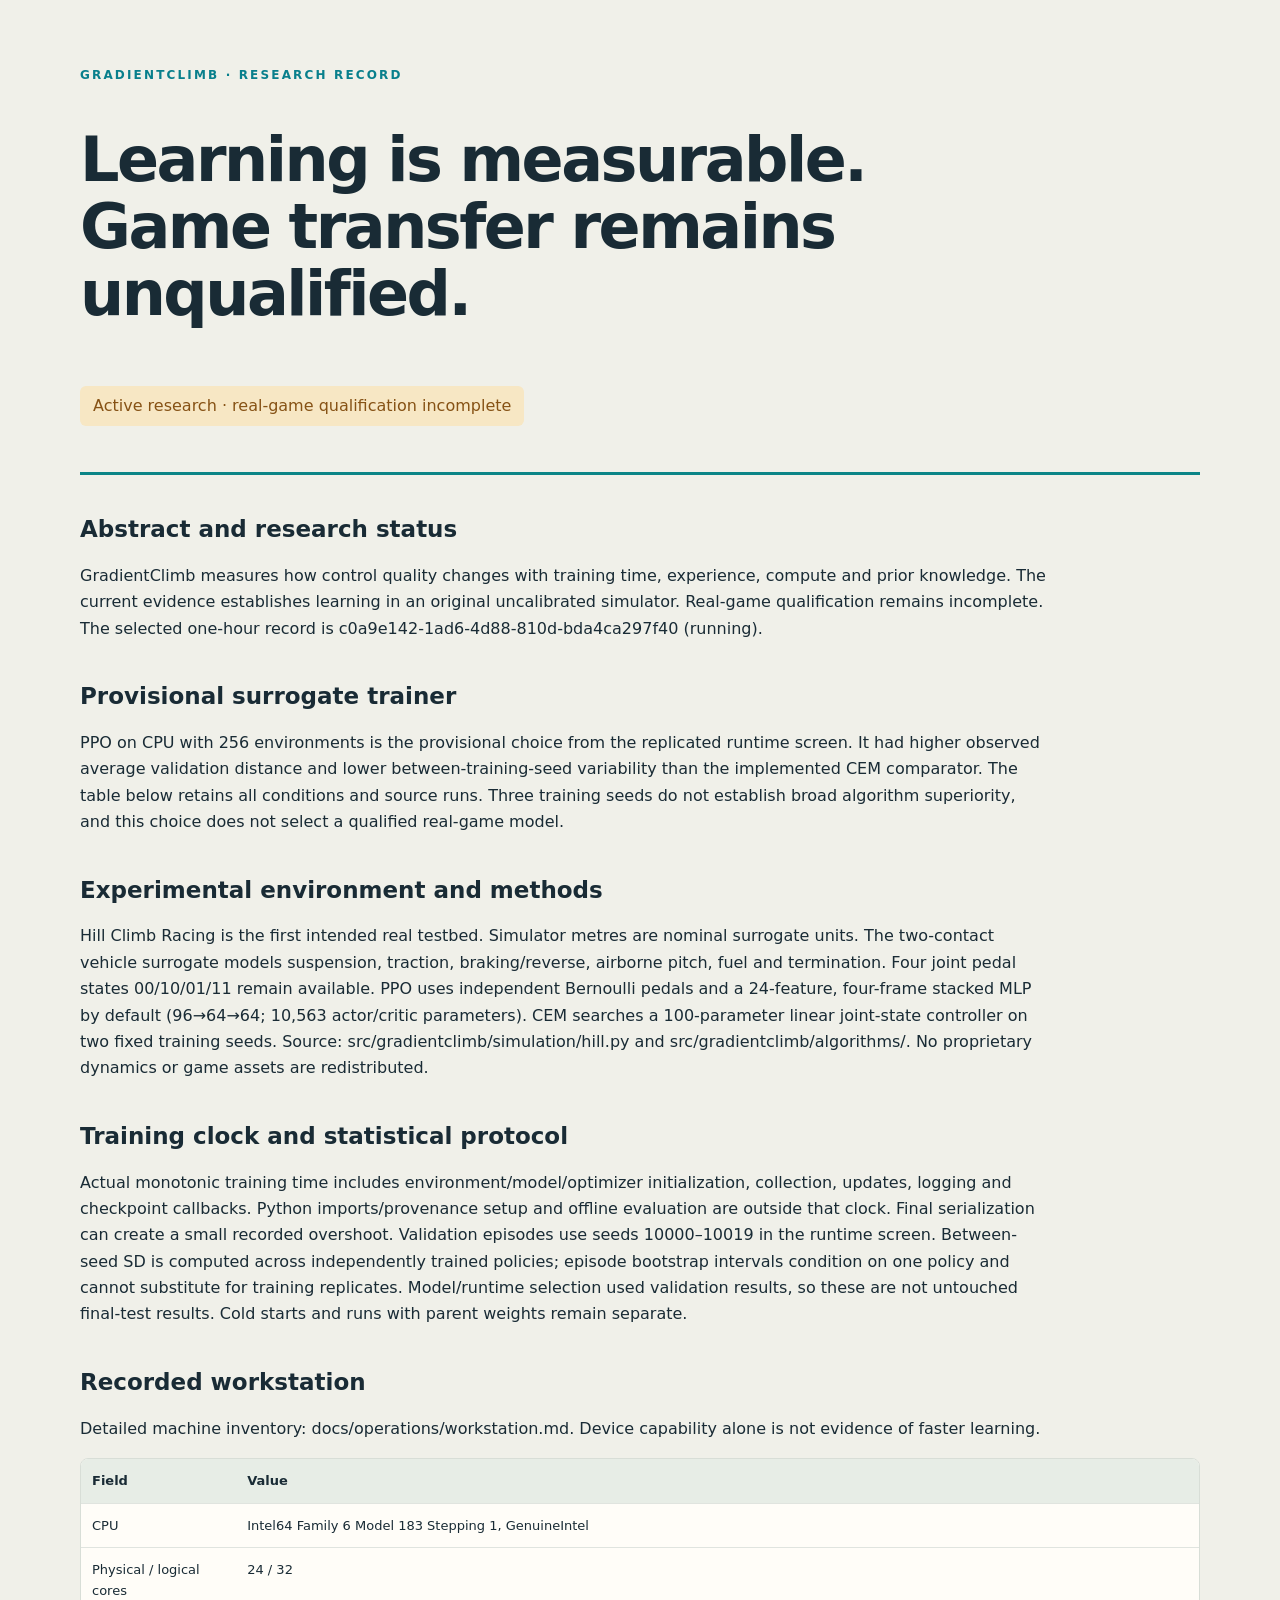
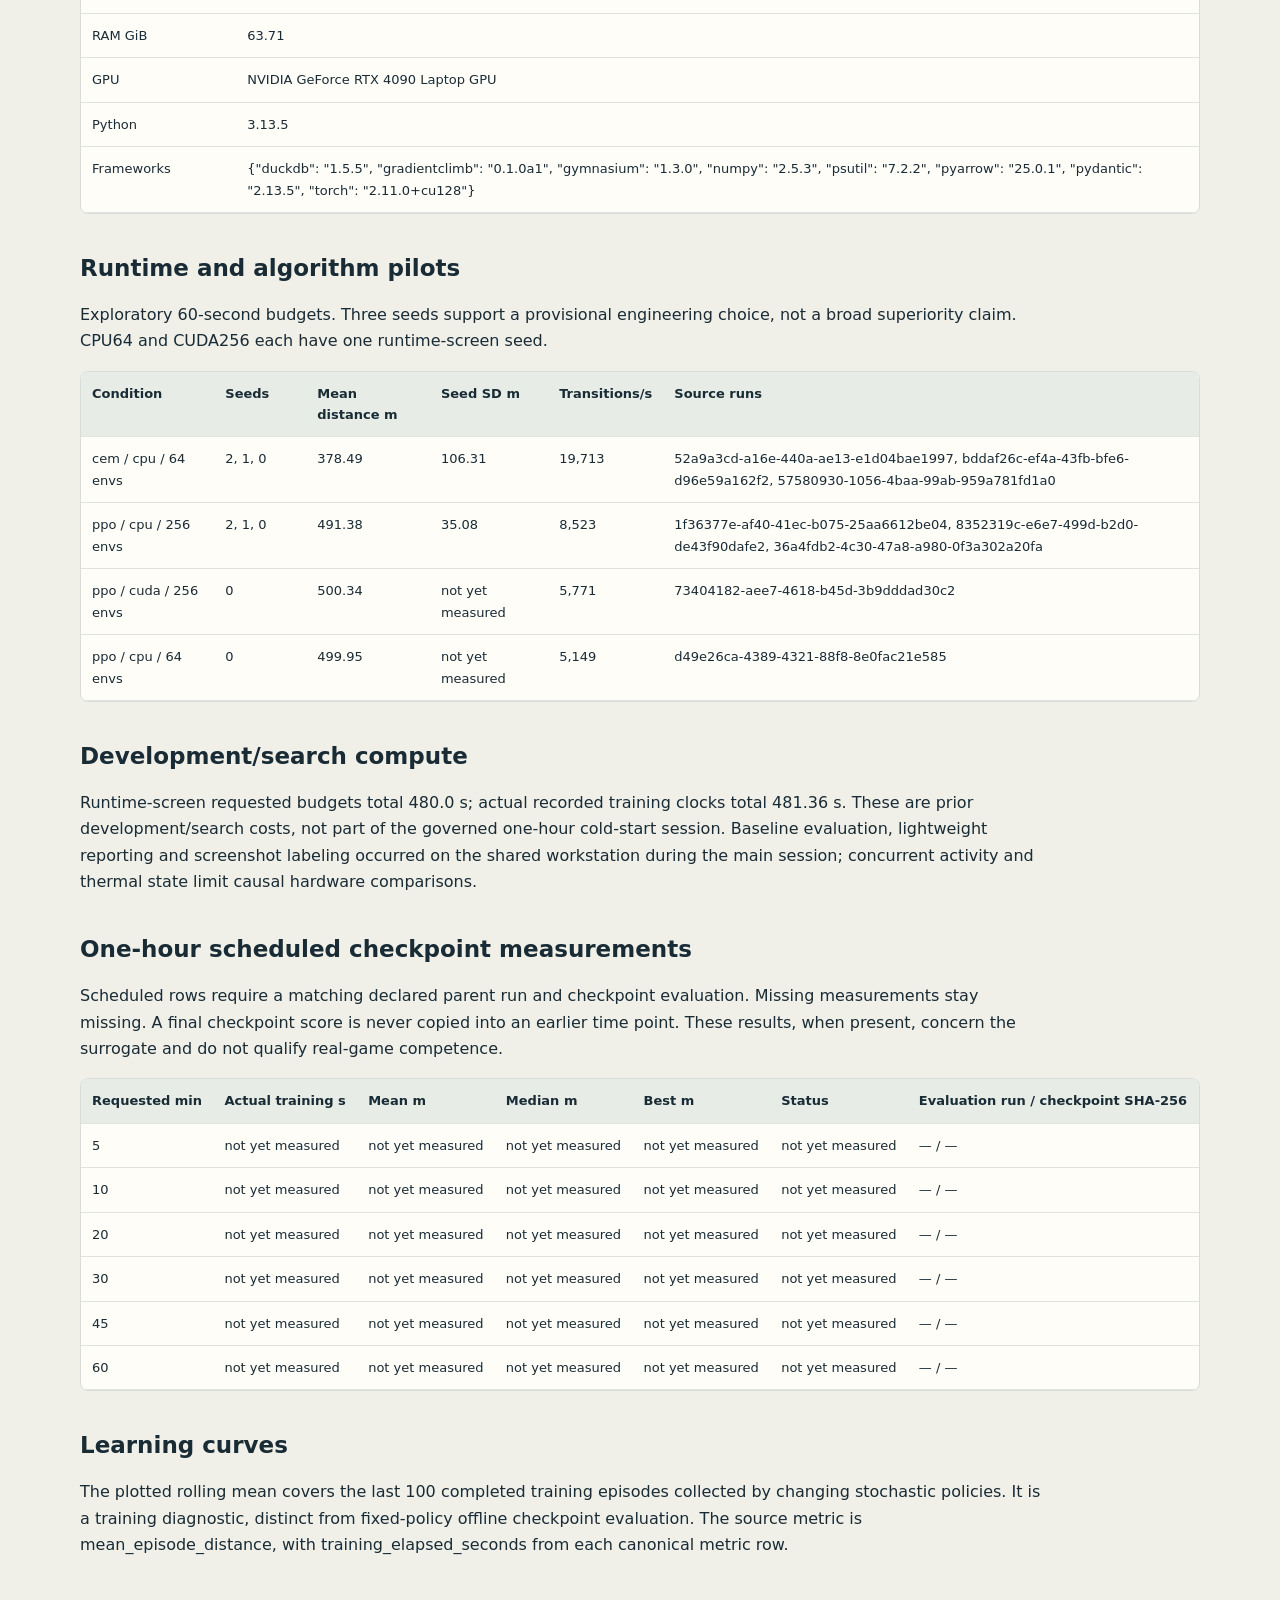
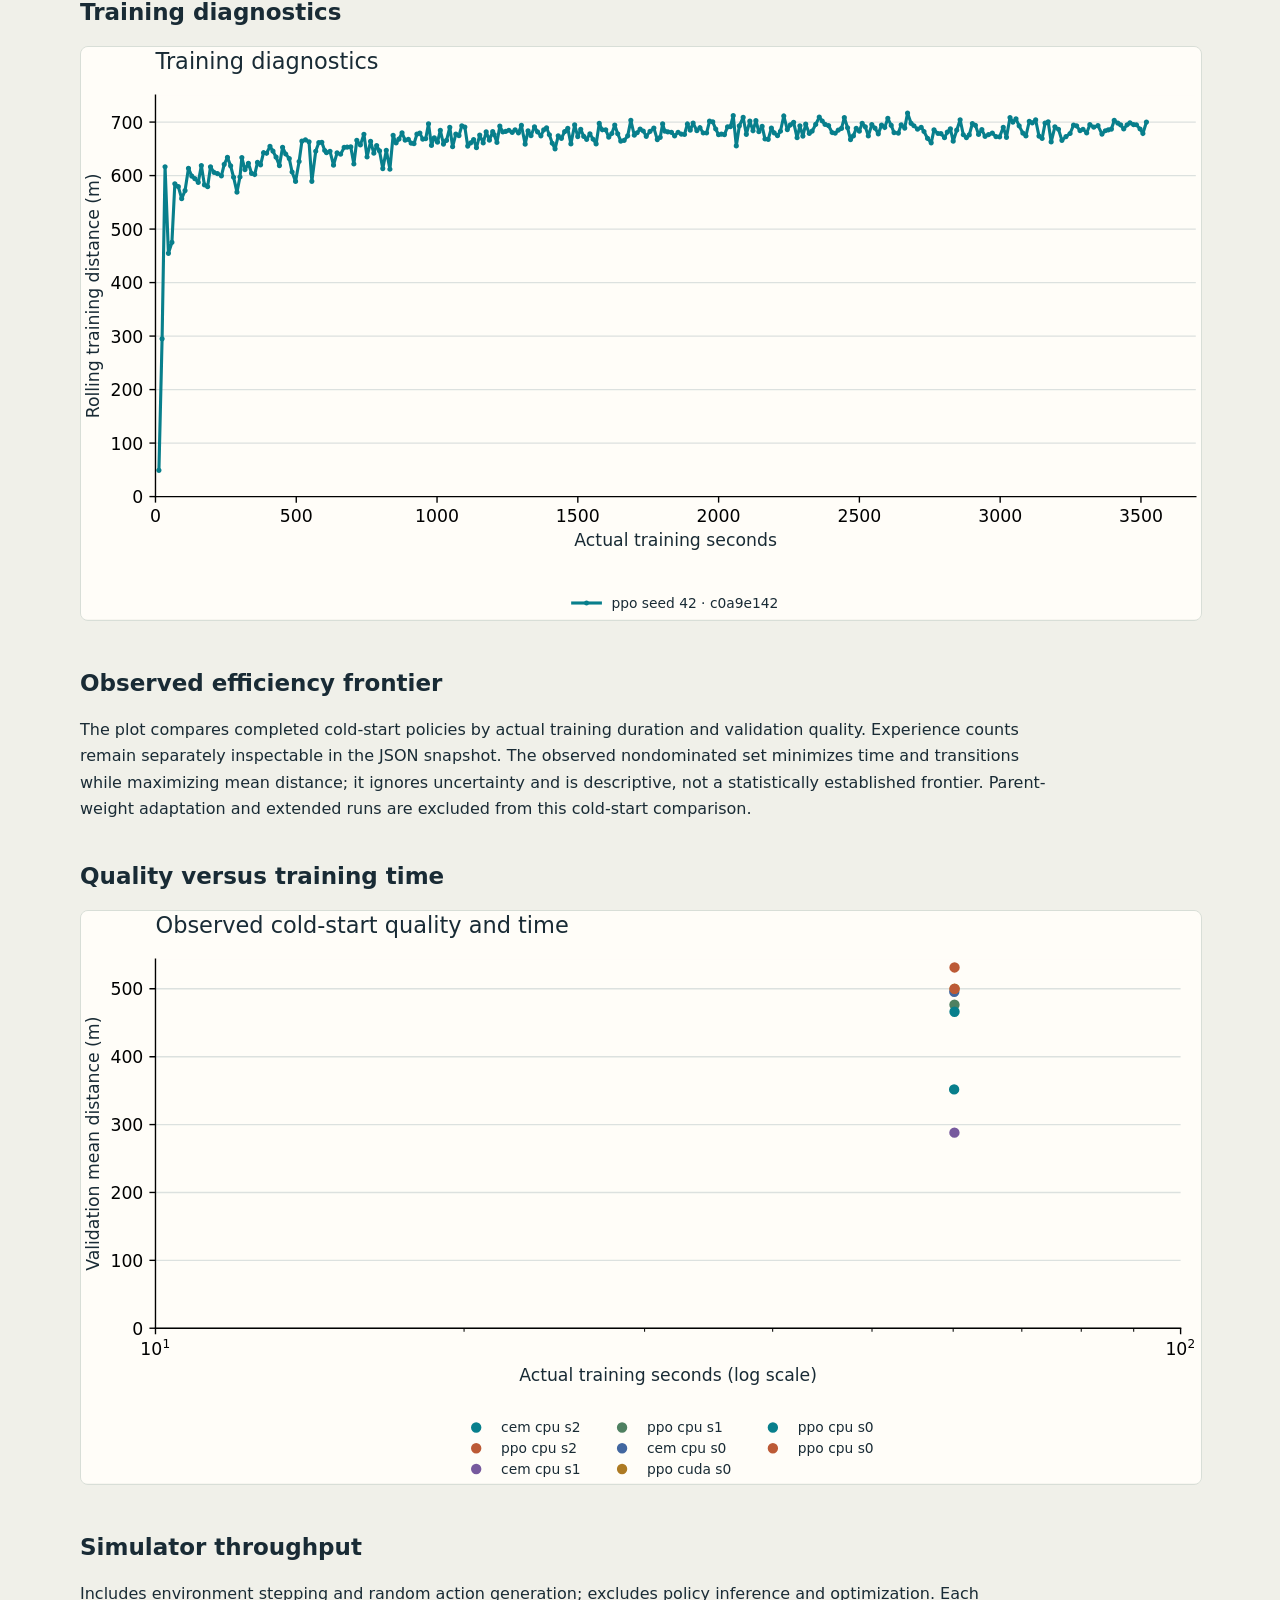
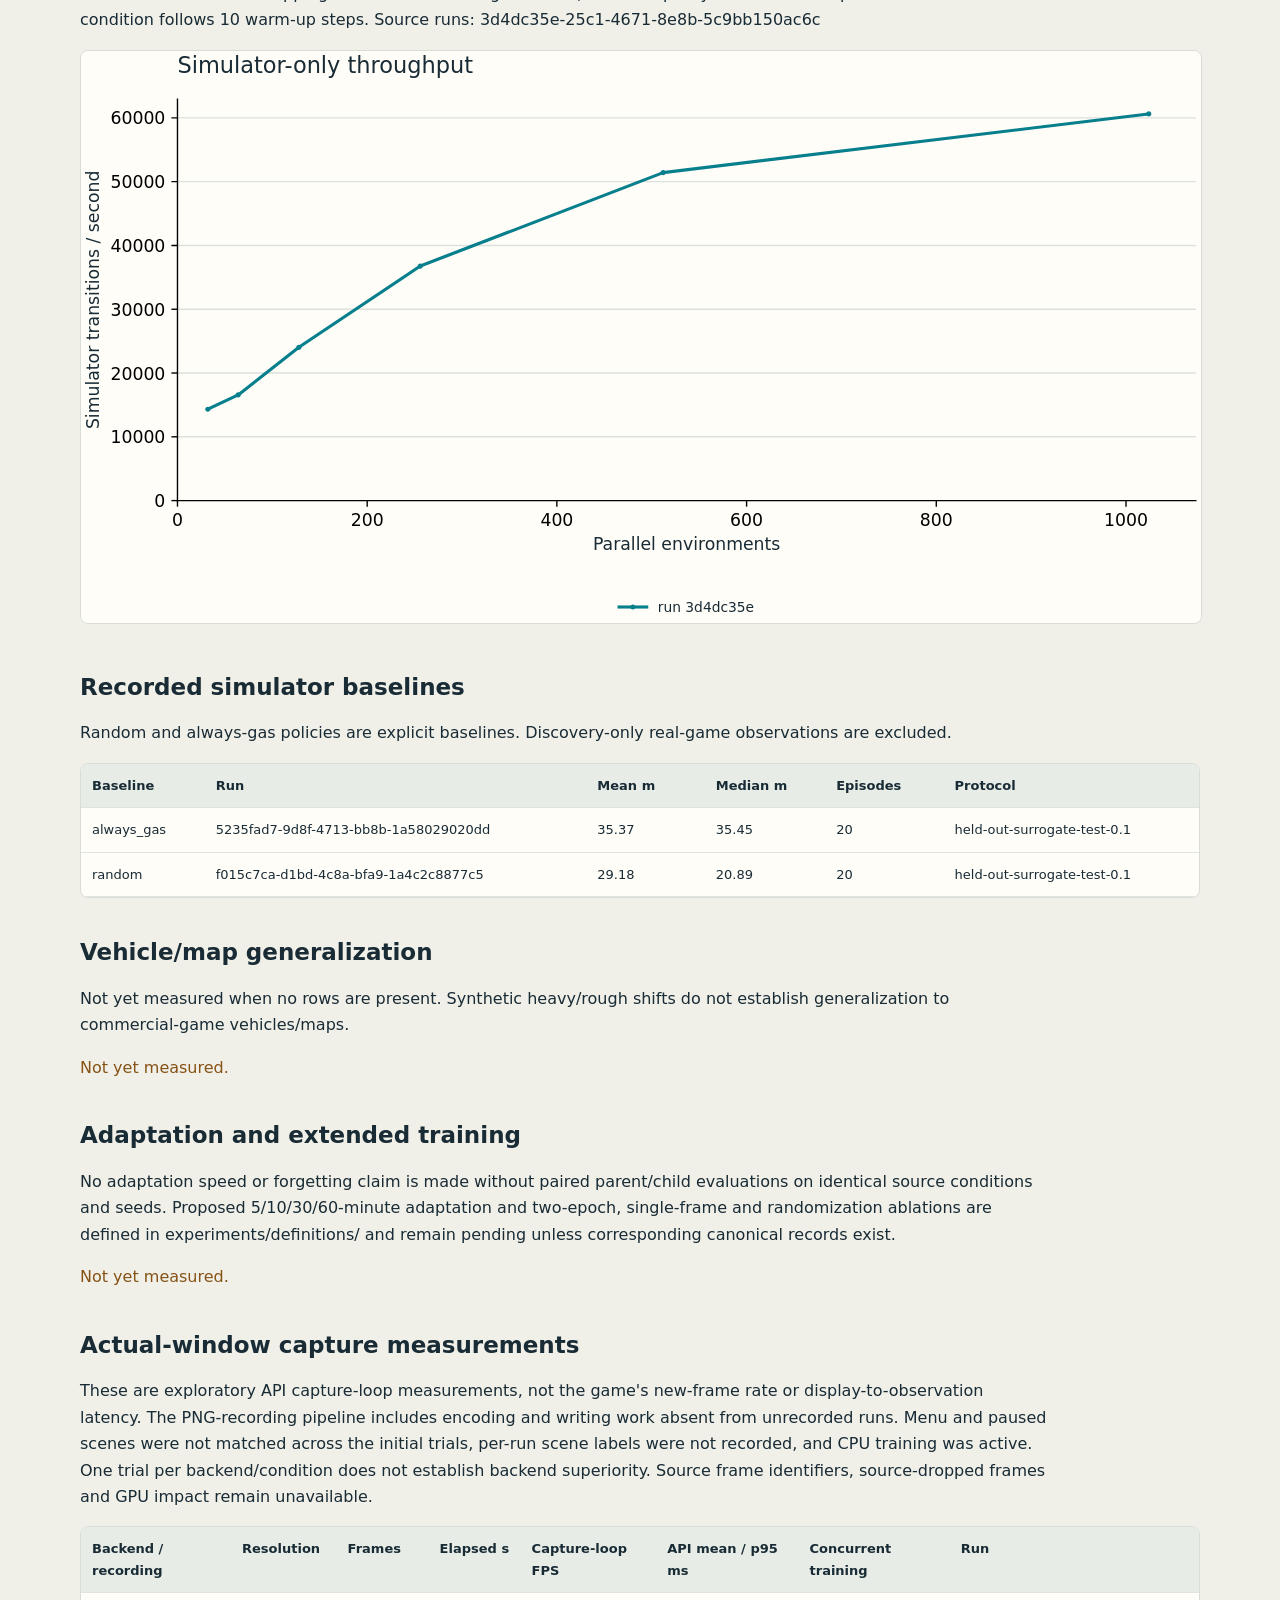
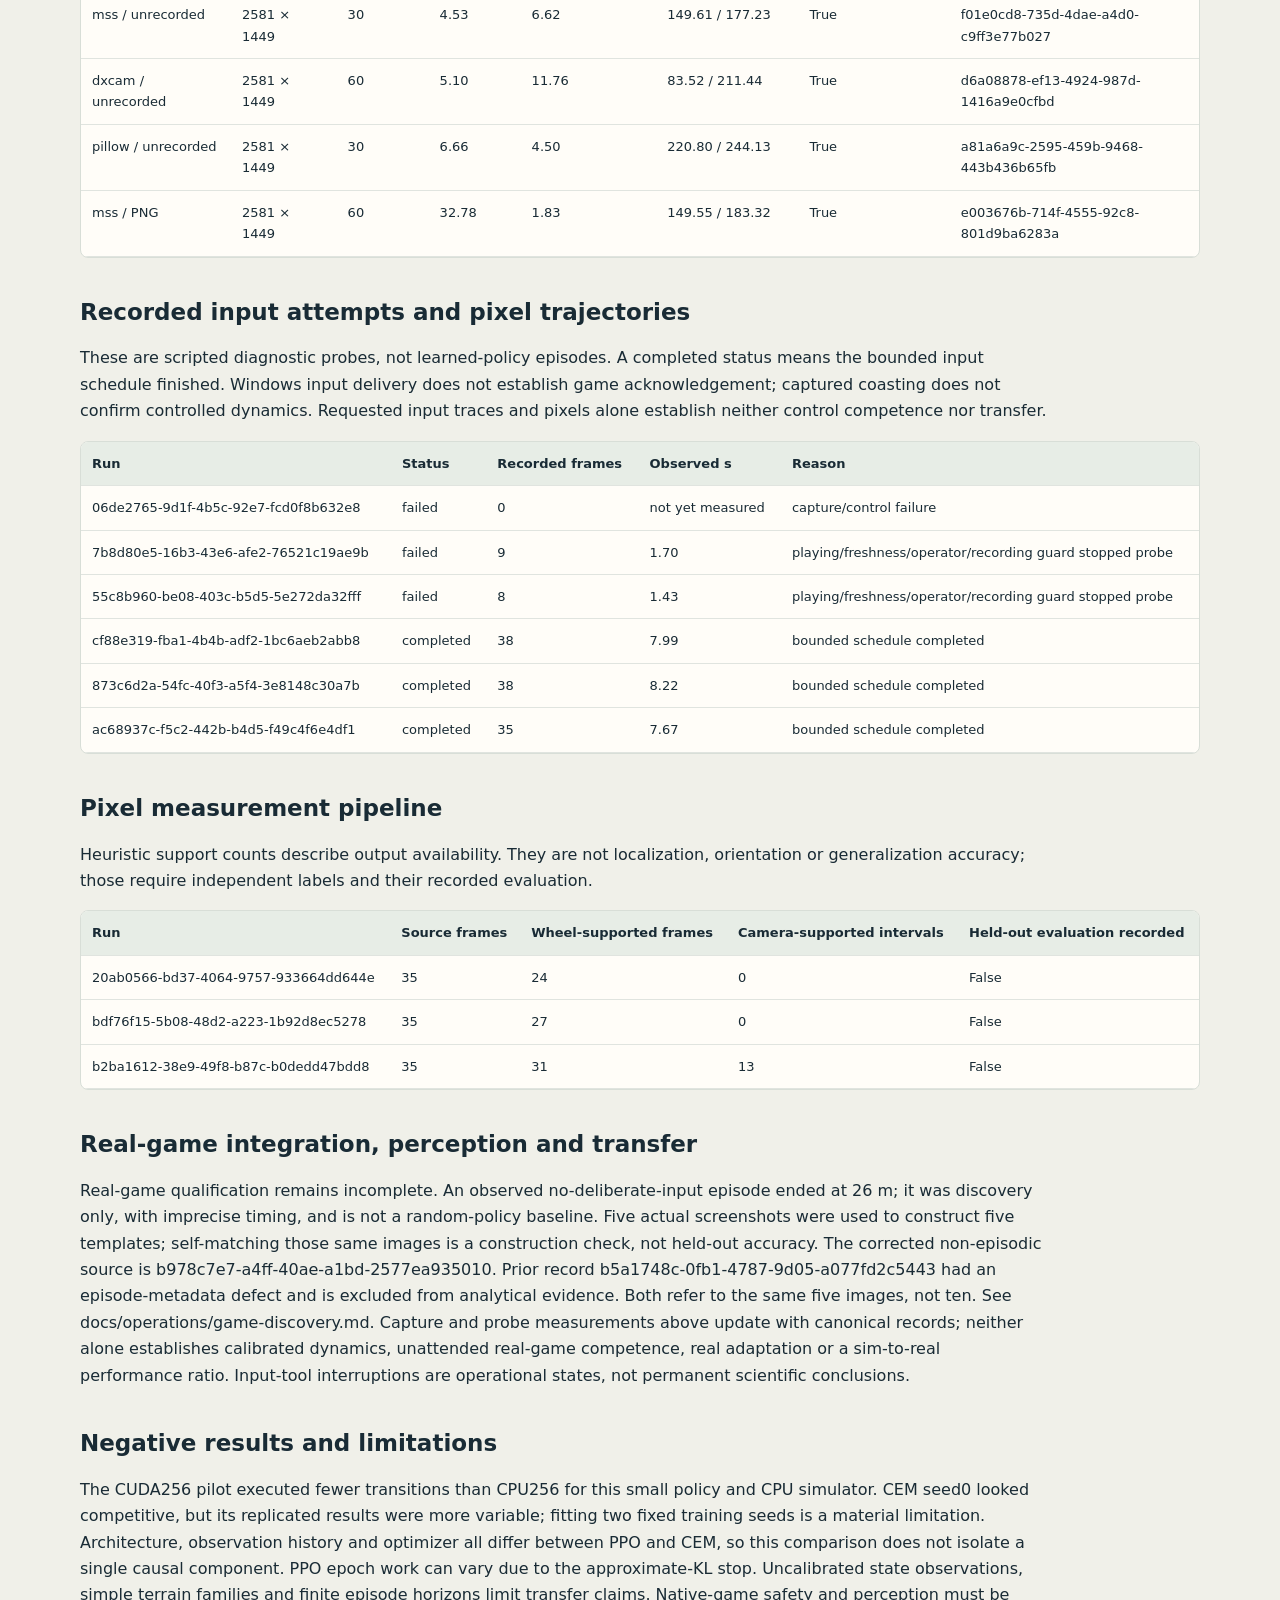
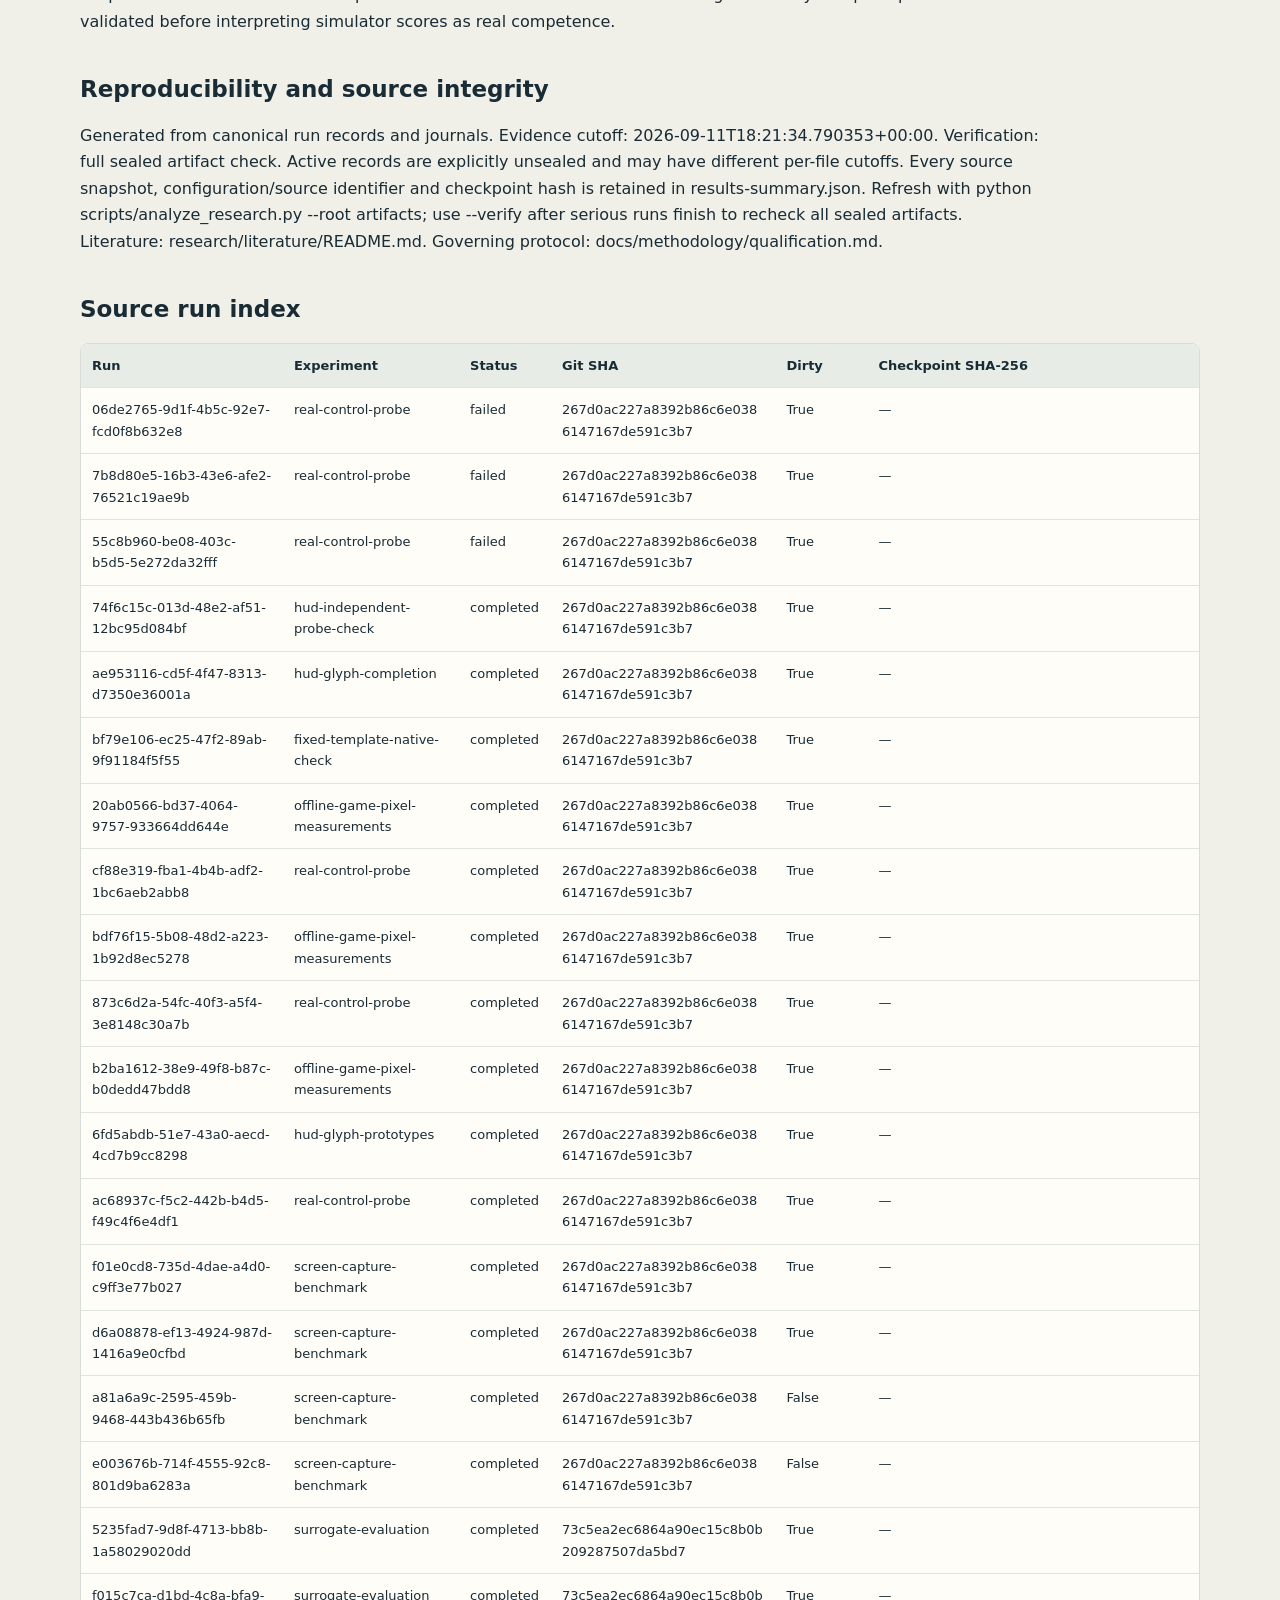
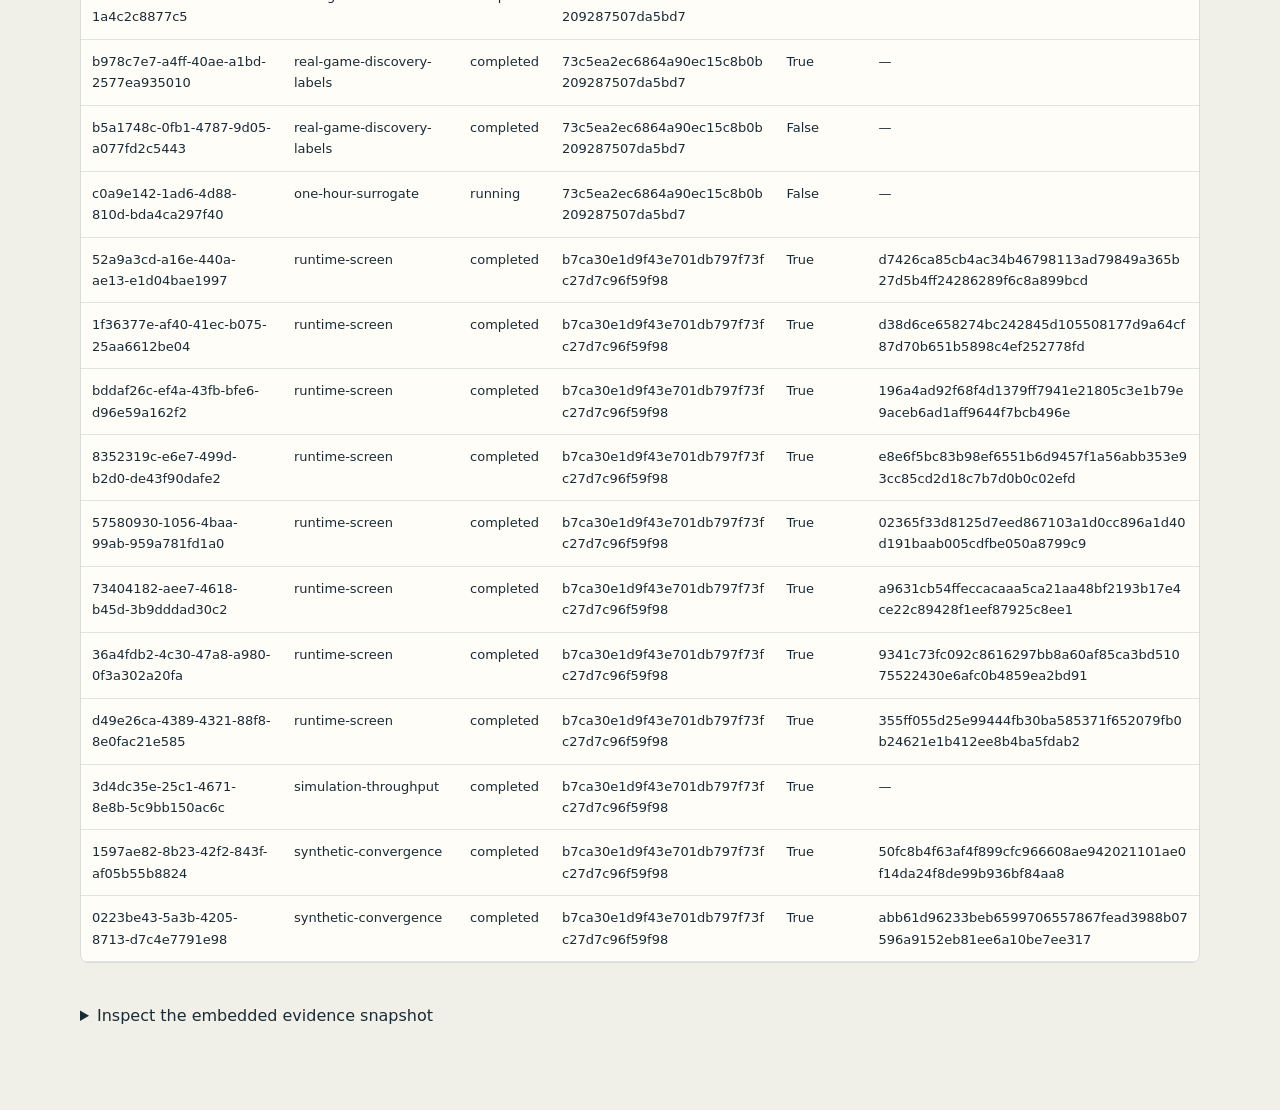
==== research/reports/gradientclimb-research-report.html @ dfb6dc72 "Add guarded screen probes, visual measurements, and research evaluation battery" ====
<!doctype html><html lang="en"><head><meta charset="utf-8"><meta name="viewport" content="width=device-width,initial-scale=1"><title>GradientClimb research report</title><style>body{margin:0;background:#f0f0e9;color:#192b35;font:16px/1.65 system-ui,sans-serif}main{max-width:1120px;margin:auto;padding:54px 28px 80px}header{border-bottom:3px solid #0b8587;padding-bottom:30px}h1{font-size:clamp(34px,5vw,62px);line-height:1.08;letter-spacing:-.04em}.eyebrow{letter-spacing:.18em;color:#087f8c;font-size:12px;font-weight:750}.status,.missing{color:#865215}.status{display:inline-block;background:#f7e7c4;padding:7px 13px;border-radius:6px}section{margin-top:40px}h2{font-size:23px;line-height:1.25}p{max-width:95ch}.table-wrap{overflow:auto;background:#fffdf8;border:1px solid #d8ded7;border-radius:8px}table{border-collapse:collapse;width:100%;font-size:13px}th,td{padding:11px;text-align:left;border-bottom:1px solid #e0e4df;vertical-align:top}th{background:#e7ede6}td{overflow-wrap:anywhere;min-width:70px}svg{width:100%;height:auto;border:1px solid #d8ded7;border-radius:8px;font-family:system-ui,sans-serif}details{margin-top:40px}pre{overflow:auto;background:white;padding:16px;font-size:11px}@media print{body{background:white}main{padding:0}section{break-inside:avoid}h1{font-size:34px}details{display:none}}</style></head><body><main><header><p class="eyebrow">GRADIENTCLIMB · RESEARCH RECORD</p><h1>Learning is measurable.<br>Game transfer remains unqualified.</h1><p class="status">Active research · real-game qualification incomplete</p></header><section><h2>Abstract and research status</h2><p>GradientClimb measures how control quality changes with training time, experience, compute and prior knowledge. The current evidence establishes learning in an original uncalibrated simulator. Real-game qualification remains incomplete. The selected one-hour record is c0a9e142-1ad6-4d88-810d-bda4ca297f40 (running).</p></section><section><h2>Provisional surrogate trainer</h2><p>PPO on CPU with 256 environments is the provisional choice from the replicated runtime screen. It had higher observed average validation distance and lower between-training-seed variability than the implemented CEM comparator. The table below retains all conditions and source runs. Three training seeds do not establish broad algorithm superiority, and this choice does not select a qualified real-game model.</p></section><section><h2>Experimental environment and methods</h2><p>Hill Climb Racing is the first intended real testbed. Simulator metres are nominal surrogate units. The two-contact vehicle surrogate models suspension, traction, braking/reverse, airborne pitch, fuel and termination. Four joint pedal states 00/10/01/11 remain available. PPO uses independent Bernoulli pedals and a 24-feature, four-frame stacked MLP by default (96→64→64; 10,563 actor/critic parameters). CEM searches a 100-parameter linear joint-state controller on two fixed training seeds. Source: src/gradientclimb/simulation/hill.py and src/gradientclimb/algorithms/. No proprietary dynamics or game assets are redistributed.</p></section><section><h2>Training clock and statistical protocol</h2><p>Actual monotonic training time includes environment/model/optimizer initialization, collection, updates, logging and checkpoint callbacks. Python imports/provenance setup and offline evaluation are outside that clock. Final serialization can create a small recorded overshoot. Validation episodes use seeds 10000–10019 in the runtime screen. Between-seed SD is computed across independently trained policies; episode bootstrap intervals condition on one policy and cannot substitute for training replicates. Model/runtime selection used validation results, so these are not untouched final-test results. Cold starts and runs with parent weights remain separate.</p></section><section><h2>Recorded workstation</h2><p>Detailed machine inventory: docs/operations/workstation.md. Device capability alone is not evidence of faster learning.</p><div class="table-wrap"><table><thead><tr><th>Field</th><th>Value</th></tr></thead><tbody><tr><td>CPU</td><td>Intel64 Family 6 Model 183 Stepping 1, GenuineIntel</td></tr><tr><td>Physical / logical cores</td><td>24 / 32</td></tr><tr><td>RAM GiB</td><td>63.71</td></tr><tr><td>GPU</td><td>NVIDIA GeForce RTX 4090 Laptop GPU</td></tr><tr><td>Python</td><td>3.13.5</td></tr><tr><td>Frameworks</td><td>{&quot;duckdb&quot;: &quot;1.5.5&quot;, &quot;gradientclimb&quot;: &quot;0.1.0a1&quot;, &quot;gymnasium&quot;: &quot;1.3.0&quot;, &quot;numpy&quot;: &quot;2.5.3&quot;, &quot;psutil&quot;: &quot;7.2.2&quot;, &quot;pyarrow&quot;: &quot;25.0.1&quot;, &quot;pydantic&quot;: &quot;2.13.5&quot;, &quot;torch&quot;: &quot;2.11.0+cu128&quot;}</td></tr></tbody></table></div></section><section><h2>Runtime and algorithm pilots</h2><p>Exploratory 60-second budgets. Three seeds support a provisional engineering choice, not a broad superiority claim. CPU64 and CUDA256 each have one runtime-screen seed.</p><div class="table-wrap"><table><thead><tr><th>Condition</th><th>Seeds</th><th>Mean distance m</th><th>Seed SD m</th><th>Transitions/s</th><th>Source runs</th></tr></thead><tbody><tr><td>cem / cpu / 64 envs</td><td>2, 1, 0</td><td>378.49</td><td>106.31</td><td>19,713</td><td>52a9a3cd-a16e-440a-ae13-e1d04bae1997, bddaf26c-ef4a-43fb-bfe6-d96e59a162f2, 57580930-1056-4baa-99ab-959a781fd1a0</td></tr><tr><td>ppo / cpu / 256 envs</td><td>2, 1, 0</td><td>491.38</td><td>35.08</td><td>8,523</td><td>1f36377e-af40-41ec-b075-25aa6612be04, 8352319c-e6e7-499d-b2d0-de43f90dafe2, 36a4fdb2-4c30-47a8-a980-0f3a302a20fa</td></tr><tr><td>ppo / cuda / 256 envs</td><td>0</td><td>500.34</td><td>not yet measured</td><td>5,771</td><td>73404182-aee7-4618-b45d-3b9dddad30c2</td></tr><tr><td>ppo / cpu / 64 envs</td><td>0</td><td>499.95</td><td>not yet measured</td><td>5,149</td><td>d49e26ca-4389-4321-88f8-8e0fac21e585</td></tr></tbody></table></div></section><section><h2>Development/search compute</h2><p>Runtime-screen requested budgets total 480.0 s; actual recorded training clocks total 481.36 s. These are prior development/search costs, not part of the governed one-hour cold-start session. Baseline evaluation, lightweight reporting and screenshot labeling occurred on the shared workstation during the main session; concurrent activity and thermal state limit causal hardware comparisons.</p></section><section><h2>One-hour scheduled checkpoint measurements</h2><p>Scheduled rows require a matching declared parent run and checkpoint evaluation. Missing measurements stay missing. A final checkpoint score is never copied into an earlier time point. These results, when present, concern the surrogate and do not qualify real-game competence.</p><div class="table-wrap"><table><thead><tr><th>Requested min</th><th>Actual training s</th><th>Mean m</th><th>Median m</th><th>Best m</th><th>Status</th><th>Evaluation run / checkpoint SHA-256</th></tr></thead><tbody><tr><td>5</td><td>not yet measured</td><td>not yet measured</td><td>not yet measured</td><td>not yet measured</td><td>not yet measured</td><td>— / —</td></tr><tr><td>10</td><td>not yet measured</td><td>not yet measured</td><td>not yet measured</td><td>not yet measured</td><td>not yet measured</td><td>— / —</td></tr><tr><td>20</td><td>not yet measured</td><td>not yet measured</td><td>not yet measured</td><td>not yet measured</td><td>not yet measured</td><td>— / —</td></tr><tr><td>30</td><td>not yet measured</td><td>not yet measured</td><td>not yet measured</td><td>not yet measured</td><td>not yet measured</td><td>— / —</td></tr><tr><td>45</td><td>not yet measured</td><td>not yet measured</td><td>not yet measured</td><td>not yet measured</td><td>not yet measured</td><td>— / —</td></tr><tr><td>60</td><td>not yet measured</td><td>not yet measured</td><td>not yet measured</td><td>not yet measured</td><td>not yet measured</td><td>— / —</td></tr></tbody></table></div></section><section><h2>Learning curves</h2><p>The plotted rolling mean covers the last 100 completed training episodes collected by changing stochastic policies. It is a training diagnostic, distinct from fixed-policy offline checkpoint evaluation. The source metric is mean_episode_distance, with training_elapsed_seconds from each canonical metric row.</p></section><section><h2>Training diagnostics</h2><svg xmlns:xlink="http://www.w3.org/1999/xlink" width="648pt" height="331.2pt" viewBox="0 0 648 331.2" xmlns="http://www.w3.org/2000/svg" version="1.1">
 <metadata>
  <rdf:RDF xmlns:dc="http://purl.org/dc/elements/1.1/" xmlns:cc="http://creativecommons.org/ns#" xmlns:rdf="http://www.w3.org/1999/02/22-rdf-syntax-ns#">
   <cc:Work>
    <dc:type rdf:resource="http://purl.org/dc/dcmitype/StillImage"/>
    <dc:format>image/svg+xml</dc:format>
    <dc:creator>
     <cc:Agent>
      <dc:title>GradientClimb canonical research report</dc:title>
     </cc:Agent>
    </dc:creator>
   </cc:Work>
  </rdf:RDF>
 </metadata>
 <defs>
  <style type="text/css">*{stroke-linejoin: round; stroke-linecap: butt}</style>
 </defs>
 <g id="figure_1">
  <g id="patch_1">
   <path d="M 0 331.2
L 648 331.2
L 648 0
L 0 0
z
" style="fill: #fffdf8"/>
  </g>
  <g id="axes_1">
   <g id="patch_2">
    <path d="M 43.088521 260.119693
L 644.99976 260.119693
L 644.99976 27.878209
L 43.088521 27.878209
z
" style="fill: #fffdf8"/>
   </g>
   <g id="matplotlib.axis_1">
    <g id="xtick_1">
     <g id="line2d_1">
      <defs>
       <path id="m1d35bf70fb" d="M 0 0
L 0 3.5
" style="stroke: #000000; stroke-width: 0.8"/>
      </defs>
      <g>
       <use xlink:href="#m1d35bf70fb" x="43.088521" y="260.119693" style="stroke: #000000; stroke-width: 0.8"/>
      </g>
     </g>
     <g id="text_1">
      <text style="font-size: 10px; font-family: 'DejaVu Sans'; text-anchor: middle" x="43.088521" y="274.717349" transform="rotate(-0 43.088521 274.717349)">0</text>
     </g>
    </g>
    <g id="xtick_2">
     <g id="line2d_2">
      <g>
       <use xlink:href="#m1d35bf70fb" x="124.541326" y="260.119693" style="stroke: #000000; stroke-width: 0.8"/>
      </g>
     </g>
     <g id="text_2">
      <text style="font-size: 10px; font-family: 'DejaVu Sans'; text-anchor: middle" x="124.541326" y="274.717349" transform="rotate(-0 124.541326 274.717349)">500</text>
     </g>
    </g>
    <g id="xtick_3">
     <g id="line2d_3">
      <g>
       <use xlink:href="#m1d35bf70fb" x="205.994131" y="260.119693" style="stroke: #000000; stroke-width: 0.8"/>
      </g>
     </g>
     <g id="text_3">
      <text style="font-size: 10px; font-family: 'DejaVu Sans'; text-anchor: middle" x="205.994131" y="274.717349" transform="rotate(-0 205.994131 274.717349)">1000</text>
     </g>
    </g>
    <g id="xtick_4">
     <g id="line2d_4">
      <g>
       <use xlink:href="#m1d35bf70fb" x="287.446936" y="260.119693" style="stroke: #000000; stroke-width: 0.8"/>
      </g>
     </g>
     <g id="text_4">
      <text style="font-size: 10px; font-family: 'DejaVu Sans'; text-anchor: middle" x="287.446936" y="274.717349" transform="rotate(-0 287.446936 274.717349)">1500</text>
     </g>
    </g>
    <g id="xtick_5">
     <g id="line2d_5">
      <g>
       <use xlink:href="#m1d35bf70fb" x="368.899741" y="260.119693" style="stroke: #000000; stroke-width: 0.8"/>
      </g>
     </g>
     <g id="text_5">
      <text style="font-size: 10px; font-family: 'DejaVu Sans'; text-anchor: middle" x="368.899741" y="274.717349" transform="rotate(-0 368.899741 274.717349)">2000</text>
     </g>
    </g>
    <g id="xtick_6">
     <g id="line2d_6">
      <g>
       <use xlink:href="#m1d35bf70fb" x="450.352546" y="260.119693" style="stroke: #000000; stroke-width: 0.8"/>
      </g>
     </g>
     <g id="text_6">
      <text style="font-size: 10px; font-family: 'DejaVu Sans'; text-anchor: middle" x="450.352546" y="274.717349" transform="rotate(-0 450.352546 274.717349)">2500</text>
     </g>
    </g>
    <g id="xtick_7">
     <g id="line2d_7">
      <g>
       <use xlink:href="#m1d35bf70fb" x="531.805351" y="260.119693" style="stroke: #000000; stroke-width: 0.8"/>
      </g>
     </g>
     <g id="text_7">
      <text style="font-size: 10px; font-family: 'DejaVu Sans'; text-anchor: middle" x="531.805351" y="274.717349" transform="rotate(-0 531.805351 274.717349)">3000</text>
     </g>
    </g>
    <g id="xtick_8">
     <g id="line2d_8">
      <g>
       <use xlink:href="#m1d35bf70fb" x="613.258156" y="260.119693" style="stroke: #000000; stroke-width: 0.8"/>
      </g>
     </g>
     <g id="text_8">
      <text style="font-size: 10px; font-family: 'DejaVu Sans'; text-anchor: middle" x="613.258156" y="274.717349" transform="rotate(-0 613.258156 274.717349)">3500</text>
     </g>
    </g>
    <g id="text_9">
     <text style="font-size: 10px; font-family: 'DejaVu Sans'; text-anchor: middle; fill: #192b35" x="344.044141" y="288.71813" transform="rotate(-0 344.044141 288.71813)">Actual training seconds</text>
    </g>
   </g>
   <g id="matplotlib.axis_2">
    <g id="ytick_1">
     <g id="line2d_9">
      <path d="M 43.088521 260.119693
L 644.99976 260.119693
" clip-path="url(#pf48333f4c5)" style="fill: none; stroke: #dce1df; stroke-width: 0.8; stroke-linecap: square"/>
     </g>
     <g id="line2d_10">
      <defs>
       <path id="mf4f413414d" d="M 0 0
L -3.5 0
" style="stroke: #000000; stroke-width: 0.8"/>
      </defs>
      <g>
       <use xlink:href="#mf4f413414d" x="43.088521" y="260.119693" style="stroke: #000000; stroke-width: 0.8"/>
      </g>
     </g>
     <g id="text_10">
      <text style="font-size: 10px; font-family: 'DejaVu Sans'; text-anchor: end" x="36.088521" y="263.918521" transform="rotate(-0 36.088521 263.918521)">0</text>
     </g>
    </g>
    <g id="ytick_2">
     <g id="line2d_11">
      <path d="M 43.088521 229.165441
L 644.99976 229.165441
" clip-path="url(#pf48333f4c5)" style="fill: none; stroke: #dce1df; stroke-width: 0.8; stroke-linecap: square"/>
     </g>
     <g id="line2d_12">
      <g>
       <use xlink:href="#mf4f413414d" x="43.088521" y="229.165441" style="stroke: #000000; stroke-width: 0.8"/>
      </g>
     </g>
     <g id="text_11">
      <text style="font-size: 10px; font-family: 'DejaVu Sans'; text-anchor: end" x="36.088521" y="232.964269" transform="rotate(-0 36.088521 232.964269)">100</text>
     </g>
    </g>
    <g id="ytick_3">
     <g id="line2d_13">
      <path d="M 43.088521 198.211188
L 644.99976 198.211188
" clip-path="url(#pf48333f4c5)" style="fill: none; stroke: #dce1df; stroke-width: 0.8; stroke-linecap: square"/>
     </g>
     <g id="line2d_14">
      <g>
       <use xlink:href="#mf4f413414d" x="43.088521" y="198.211188" style="stroke: #000000; stroke-width: 0.8"/>
      </g>
     </g>
     <g id="text_12">
      <text style="font-size: 10px; font-family: 'DejaVu Sans'; text-anchor: end" x="36.088521" y="202.010016" transform="rotate(-0 36.088521 202.010016)">200</text>
     </g>
    </g>
    <g id="ytick_4">
     <g id="line2d_15">
      <path d="M 43.088521 167.256936
L 644.99976 167.256936
" clip-path="url(#pf48333f4c5)" style="fill: none; stroke: #dce1df; stroke-width: 0.8; stroke-linecap: square"/>
     </g>
     <g id="line2d_16">
      <g>
       <use xlink:href="#mf4f413414d" x="43.088521" y="167.256936" style="stroke: #000000; stroke-width: 0.8"/>
      </g>
     </g>
     <g id="text_13">
      <text style="font-size: 10px; font-family: 'DejaVu Sans'; text-anchor: end" x="36.088521" y="171.055764" transform="rotate(-0 36.088521 171.055764)">300</text>
     </g>
    </g>
    <g id="ytick_5">
     <g id="line2d_17">
      <path d="M 43.088521 136.302684
L 644.99976 136.302684
" clip-path="url(#pf48333f4c5)" style="fill: none; stroke: #dce1df; stroke-width: 0.8; stroke-linecap: square"/>
     </g>
     <g id="line2d_18">
      <g>
       <use xlink:href="#mf4f413414d" x="43.088521" y="136.302684" style="stroke: #000000; stroke-width: 0.8"/>
      </g>
     </g>
     <g id="text_14">
      <text style="font-size: 10px; font-family: 'DejaVu Sans'; text-anchor: end" x="36.088521" y="140.101512" transform="rotate(-0 36.088521 140.101512)">400</text>
     </g>
    </g>
    <g id="ytick_6">
     <g id="line2d_19">
      <path d="M 43.088521 105.348431
L 644.99976 105.348431
" clip-path="url(#pf48333f4c5)" style="fill: none; stroke: #dce1df; stroke-width: 0.8; stroke-linecap: square"/>
     </g>
     <g id="line2d_20">
      <g>
       <use xlink:href="#mf4f413414d" x="43.088521" y="105.348431" style="stroke: #000000; stroke-width: 0.8"/>
      </g>
     </g>
     <g id="text_15">
      <text style="font-size: 10px; font-family: 'DejaVu Sans'; text-anchor: end" x="36.088521" y="109.147259" transform="rotate(-0 36.088521 109.147259)">500</text>
     </g>
    </g>
    <g id="ytick_7">
     <g id="line2d_21">
      <path d="M 43.088521 74.394179
L 644.99976 74.394179
" clip-path="url(#pf48333f4c5)" style="fill: none; stroke: #dce1df; stroke-width: 0.8; stroke-linecap: square"/>
     </g>
     <g id="line2d_22">
      <g>
       <use xlink:href="#mf4f413414d" x="43.088521" y="74.394179" style="stroke: #000000; stroke-width: 0.8"/>
      </g>
     </g>
     <g id="text_16">
      <text style="font-size: 10px; font-family: 'DejaVu Sans'; text-anchor: end" x="36.088521" y="78.193007" transform="rotate(-0 36.088521 78.193007)">600</text>
     </g>
    </g>
    <g id="ytick_8">
     <g id="line2d_23">
      <path d="M 43.088521 43.439927
L 644.99976 43.439927
" clip-path="url(#pf48333f4c5)" style="fill: none; stroke: #dce1df; stroke-width: 0.8; stroke-linecap: square"/>
     </g>
     <g id="line2d_24">
      <g>
       <use xlink:href="#mf4f413414d" x="43.088521" y="43.439927" style="stroke: #000000; stroke-width: 0.8"/>
      </g>
     </g>
     <g id="text_17">
      <text style="font-size: 10px; font-family: 'DejaVu Sans'; text-anchor: end" x="36.088521" y="47.238755" transform="rotate(-0 36.088521 47.238755)">700</text>
     </g>
    </g>
    <g id="text_18">
     <text style="font-size: 10px; font-family: 'DejaVu Sans'; text-anchor: middle; fill: #192b35" x="10.598677" y="143.998951" transform="rotate(-90 10.598677 143.998951)">Rolling training distance (m)</text>
    </g>
   </g>
   <g id="line2d_25">
    <path d="M 45.077461 244.92575
L 46.91466 168.838681
L 48.632432 69.287077
L 50.574593 119.387209
L 52.593313 113.058532
L 54.292077 79.107169
L 56.299435 80.803634
L 58.24601 87.760768
L 60.201822 83.071852
L 62.183635 70.20763
L 64.101988 74.704718
L 65.825594 76.109981
L 67.837108 78.350544
L 69.632337 68.594533
L 71.411973 79.786331
L 73.270678 80.850817
L 74.927632 69.323894
L 76.994126 72.592066
L 78.942421 73.245339
L 81.233248 74.552841
L 82.863499 67.905987
L 84.728974 63.886785
L 86.57195 68.759081
L 88.27519 75.360241
L 90.236535 83.988449
L 91.96997 75.224571
L 93.061848 63.998886
L 94.870193 70.98021
L 96.856694 67.250907
L 98.655422 73.086526
L 100.492959 73.787645
L 102.123177 66.771846
L 103.889957 68.157944
L 105.614603 61.162026
L 107.389792 61.495031
L 109.335568 57.475156
L 111.072106 60.265088
L 112.871631 63.736935
L 114.807736 68.609552
L 116.621678 58.018005
L 118.426862 61.904666
L 120.50146 64.546814
L 122.132869 72.308108
L 124.13657 77.794448
L 126.190135 66.233541
L 127.82094 54.471406
L 129.85781 53.747409
L 131.93476 54.867321
L 133.565258 77.707165
L 135.796002 60.326198
L 137.597948 55.310708
L 139.335745 55.178458
L 140.999862 59.901778
L 142.040118 61.15621
L 144.067079 60.356674
L 146.102932 68.354165
L 148.16328 61.280017
L 150.195444 62.056997
L 152.26369 58.110923
L 154.003776 57.908161
L 156.067988 57.793022
L 157.864128 67.688153
L 159.576565 54.006995
L 161.63525 56.629623
L 163.6935 50.475162
L 165.505942 63.655674
L 167.54386 54.63845
L 169.419934 61.467296
L 171.050431 57.051428
L 172.720289 60.124643
L 174.608692 70.355028
L 176.638915 59.802183
L 178.718743 70.732626
L 180.58479 51.118491
L 182.301873 55.519589
L 183.941785 53.335091
L 185.739257 49.653335
L 187.532171 53.849834
L 189.398871 53.480814
L 191.028168 55.641484
L 192.65767 55.993202
L 194.360463 50.414188
L 196.044618 49.78768
L 197.724004 53.320217
L 199.434833 53.096274
L 201.064975 44.469188
L 202.773845 56.939879
L 204.403232 52.523779
L 206.264379 55.044344
L 207.894431 48.209944
L 209.716946 56.149181
L 211.478788 54.035777
L 213.369181 46.477172
L 214.998873 57.723906
L 216.866355 50.454148
L 218.699332 51.244969
L 220.328725 45.574858
L 222.076121 46.315492
L 223.740486 57.329203
L 227.16861 53.564768
L 228.798436 58.303553
L 230.684043 50.98429
L 232.7157 55.522275
L 234.421912 49.124471
L 236.287098 53.897416
L 238.206345 48.988214
L 239.020896 50.697825
L 240.650936 55.252879
L 242.318442 45.793051
L 244.057253 49.196344
L 245.736144 48.830927
L 247.544976 48.178833
L 249.483108 49.410975
L 251.168199 47.925674
L 253.103067 49.643064
L 254.802065 45.382575
L 256.982017 56.21775
L 258.654499 48.56298
L 260.360352 51.294518
L 262.37454 46.202224
L 264.132584 49.080514
L 266.078293 51.389772
L 267.7277 47.909973
L 269.358548 46.737526
L 270.990156 50.782483
L 272.65306 55.69615
L 274.282343 58.927308
L 276.112151 51.384205
L 277.96213 52.827124
L 279.83305 48.984706
L 281.638822 47.106595
L 283.43859 56.05766
L 285.609845 45.101078
L 287.407624 51.807151
L 289.125857 47.68665
L 290.87058 51.731013
L 292.55714 53.438351
L 294.452461 50.228724
L 296.300188 53.372236
L 298.033598 56.076183
L 299.842846 44.213781
L 301.580478 47.900235
L 303.584201 47.924149
L 305.344858 52.178618
L 307.11593 50.064168
L 308.815663 45.151278
L 310.529509 50.173675
L 312.294536 54.422117
L 314.221618 54.05245
L 316.305242 51.411588
L 318.117711 42.438155
L 320.117695 51.054727
L 321.79458 49.627354
L 323.490849 47.468819
L 325.321903 48.58875
L 327.045271 51.681796
L 329.228804 48.812755
L 331.441842 46.901973
L 333.437279 53.575849
L 335.121319 52.252285
L 336.512659 44.507183
L 337.767266 48.655087
L 339.505321 49.114884
L 341.616535 49.350848
L 343.446755 51.440735
L 345.465339 49.324193
L 347.350429 50.461314
L 349.166431 50.643102
L 350.851406 44.52847
L 352.498633 48.134365
L 354.152213 44.039187
L 356.335073 48.431094
L 358.116929 46.697608
L 360.017819 49.751097
L 361.941766 49.761482
L 363.65947 42.901626
L 365.508045 43.349334
L 367.229807 47.459317
L 368.899297 50.783413
L 370.528386 50.438747
L 372.2921 50.685314
L 374.077738 46.245492
L 375.734322 46.072136
L 377.364663 39.742458
L 379.139299 57.221251
L 380.892289 45.656111
L 383.117293 40.743241
L 384.94954 50.546738
L 386.9666 42.891529
L 388.807249 48.477719
L 390.481837 42.614843
L 392.20533 49.019092
L 394.084608 45.971388
L 395.755291 53.247935
L 397.606812 53.445576
L 399.436761 46.896017
L 401.067263 49.730269
L 402.99634 51.306057
L 404.687439 48.724867
L 406.607312 39.901629
L 408.665447 47.761917
L 410.448211 45.033962
L 412.303978 43.567212
L 414.305947 52.5072
L 415.937373 45.605545
L 417.663152 51.54773
L 419.293184 44.642326
L 421.360642 50.031478
L 422.991164 48.710263
L 425.075351 44.812717
L 427.142833 40.534865
L 428.855348 42.820441
L 430.486616 44.810885
L 432.537505 45.514663
L 434.5841 49.487611
L 436.339334 49.904054
L 438.149922 48.114174
L 440.013592 47.127458
L 441.644586 40.828458
L 443.522887 46.73723
L 445.235662 53.58744
L 446.898572 51.44692
L 448.529617 47.096398
L 450.335912 48.761283
L 451.966098 44.160752
L 453.785851 46.211322
L 455.530277 51.493748
L 457.540841 44.895848
L 459.371344 46.893035
L 461.300482 50.253174
L 463.174384 45.196573
L 465.020551 46.596696
L 466.811452 41.284804
L 468.768053 45.379314
L 470.39943 49.528455
L 472.911579 49.787702
L 474.542742 44.997443
L 476.595103 46.892588
L 478.225291 38.213806
L 480.266833 44.164944
L 481.897237 45.567995
L 484.000866 47.544931
L 486.106861 46.521078
L 487.736976 48.874085
L 489.806422 52.895185
L 491.905934 55.439775
L 493.535878 47.986271
L 495.828189 50.059428
L 497.529558 50.123026
L 499.598495 52.443693
L 501.228776 49.24407
L 503.00662 47.346537
L 504.636518 54.492967
L 508.641483 42.118728
L 510.48612 50.76492
L 512.295907 52.395515
L 513.928797 50.877925
L 515.727317 44.262733
L 517.478632 45.332042
L 519.311363 50.635483
L 521.202913 47.849754
L 523.071576 51.71553
L 527.258073 49.783141
L 529.397305 51.893392
L 531.485022 52.020541
L 533.603845 46.427418
L 535.465554 52.26147
L 537.501251 40.829435
L 539.155157 43.435924
L 540.964641 41.552746
L 542.794884 45.614883
L 544.9598 49.866473
L 546.713072 51.48834
L 548.653836 42.964079
L 550.404629 43.903357
L 552.339057 42.210552
L 554.275173 51.537779
L 556.088523 52.917375
L 557.779839 44.03631
L 559.588435 43.265496
L 561.316335 54.92654
L 563.477656 46.206955
L 565.547285 47.580487
L 567.53571 54.023061
L 569.904391 51.832969
L 572.260773 50.035007
L 574.275827 45.242041
L 576.029869 45.602763
L 578.017019 48.46155
L 579.733815 47.583353
L 581.862477 49.768787
L 583.704615 44.921612
L 585.974768 46.387491
L 588.394515 45.501097
L 590.709481 50.373001
L 592.651745 48.46475
L 596.166407 47.488655
L 597.797886 42.471461
L 599.896584 44.046761
L 601.528242 45.099779
L 603.291638 47.433339
L 605.277533 45.004861
L 606.908893 43.902399
L 609.004877 44.914033
L 610.635712 44.990423
L 612.752816 47.460701
L 614.383858 50.067546
L 616.432031 43.422632
L 616.432031 43.422632
" clip-path="url(#pf48333f4c5)" style="fill: none; stroke: #087f8c; stroke-width: 1.8; stroke-linecap: square"/>
    <defs>
     <path id="mcb0b06c36b" d="M 0 1
C 0.265203 1 0.51958 0.894634 0.707107 0.707107
C 0.894634 0.51958 1 0.265203 1 0
C 1 -0.265203 0.894634 -0.51958 0.707107 -0.707107
C 0.51958 -0.894634 0.265203 -1 0 -1
C -0.265203 -1 -0.51958 -0.894634 -0.707107 -0.707107
C -0.894634 -0.51958 -1 -0.265203 -1 0
C -1 0.265203 -0.894634 0.51958 -0.707107 0.707107
C -0.51958 0.894634 -0.265203 1 0 1
z
" style="stroke: #087f8c"/>
    </defs>
    <g clip-path="url(#pf48333f4c5)">
     <use xlink:href="#mcb0b06c36b" x="45.077461" y="244.92575" style="fill: #087f8c; stroke: #087f8c"/>
     <use xlink:href="#mcb0b06c36b" x="46.91466" y="168.838681" style="fill: #087f8c; stroke: #087f8c"/>
     <use xlink:href="#mcb0b06c36b" x="48.632432" y="69.287077" style="fill: #087f8c; stroke: #087f8c"/>
     <use xlink:href="#mcb0b06c36b" x="50.574593" y="119.387209" style="fill: #087f8c; stroke: #087f8c"/>
     <use xlink:href="#mcb0b06c36b" x="52.593313" y="113.058532" style="fill: #087f8c; stroke: #087f8c"/>
     <use xlink:href="#mcb0b06c36b" x="54.292077" y="79.107169" style="fill: #087f8c; stroke: #087f8c"/>
     <use xlink:href="#mcb0b06c36b" x="56.299435" y="80.803634" style="fill: #087f8c; stroke: #087f8c"/>
     <use xlink:href="#mcb0b06c36b" x="58.24601" y="87.760768" style="fill: #087f8c; stroke: #087f8c"/>
     <use xlink:href="#mcb0b06c36b" x="60.201822" y="83.071852" style="fill: #087f8c; stroke: #087f8c"/>
     <use xlink:href="#mcb0b06c36b" x="62.183635" y="70.20763" style="fill: #087f8c; stroke: #087f8c"/>
     <use xlink:href="#mcb0b06c36b" x="64.101988" y="74.704718" style="fill: #087f8c; stroke: #087f8c"/>
     <use xlink:href="#mcb0b06c36b" x="65.825594" y="76.109981" style="fill: #087f8c; stroke: #087f8c"/>
     <use xlink:href="#mcb0b06c36b" x="67.837108" y="78.350544" style="fill: #087f8c; stroke: #087f8c"/>
     <use xlink:href="#mcb0b06c36b" x="69.632337" y="68.594533" style="fill: #087f8c; stroke: #087f8c"/>
     <use xlink:href="#mcb0b06c36b" x="71.411973" y="79.786331" style="fill: #087f8c; stroke: #087f8c"/>
     <use xlink:href="#mcb0b06c36b" x="73.270678" y="80.850817" style="fill: #087f8c; stroke: #087f8c"/>
     <use xlink:href="#mcb0b06c36b" x="74.927632" y="69.323894" style="fill: #087f8c; stroke: #087f8c"/>
     <use xlink:href="#mcb0b06c36b" x="76.994126" y="72.592066" style="fill: #087f8c; stroke: #087f8c"/>
     <use xlink:href="#mcb0b06c36b" x="78.942421" y="73.245339" style="fill: #087f8c; stroke: #087f8c"/>
     <use xlink:href="#mcb0b06c36b" x="81.233248" y="74.552841" style="fill: #087f8c; stroke: #087f8c"/>
     <use xlink:href="#mcb0b06c36b" x="82.863499" y="67.905987" style="fill: #087f8c; stroke: #087f8c"/>
     <use xlink:href="#mcb0b06c36b" x="84.728974" y="63.886785" style="fill: #087f8c; stroke: #087f8c"/>
     <use xlink:href="#mcb0b06c36b" x="86.57195" y="68.759081" style="fill: #087f8c; stroke: #087f8c"/>
     <use xlink:href="#mcb0b06c36b" x="88.27519" y="75.360241" style="fill: #087f8c; stroke: #087f8c"/>
     <use xlink:href="#mcb0b06c36b" x="90.236535" y="83.988449" style="fill: #087f8c; stroke: #087f8c"/>
     <use xlink:href="#mcb0b06c36b" x="91.96997" y="75.224571" style="fill: #087f8c; stroke: #087f8c"/>
     <use xlink:href="#mcb0b06c36b" x="93.061848" y="63.998886" style="fill: #087f8c; stroke: #087f8c"/>
     <use xlink:href="#mcb0b06c36b" x="94.870193" y="70.98021" style="fill: #087f8c; stroke: #087f8c"/>
     <use xlink:href="#mcb0b06c36b" x="96.856694" y="67.250907" style="fill: #087f8c; stroke: #087f8c"/>
     <use xlink:href="#mcb0b06c36b" x="98.655422" y="73.086526" style="fill: #087f8c; stroke: #087f8c"/>
     <use xlink:href="#mcb0b06c36b" x="100.492959" y="73.787645" style="fill: #087f8c; stroke: #087f8c"/>
     <use xlink:href="#mcb0b06c36b" x="102.123177" y="66.771846" style="fill: #087f8c; stroke: #087f8c"/>
     <use xlink:href="#mcb0b06c36b" x="103.889957" y="68.157944" style="fill: #087f8c; stroke: #087f8c"/>
     <use xlink:href="#mcb0b06c36b" x="105.614603" y="61.162026" style="fill: #087f8c; stroke: #087f8c"/>
     <use xlink:href="#mcb0b06c36b" x="107.389792" y="61.495031" style="fill: #087f8c; stroke: #087f8c"/>
     <use xlink:href="#mcb0b06c36b" x="109.335568" y="57.475156" style="fill: #087f8c; stroke: #087f8c"/>
     <use xlink:href="#mcb0b06c36b" x="111.072106" y="60.265088" style="fill: #087f8c; stroke: #087f8c"/>
     <use xlink:href="#mcb0b06c36b" x="112.871631" y="63.736935" style="fill: #087f8c; stroke: #087f8c"/>
     <use xlink:href="#mcb0b06c36b" x="114.807736" y="68.609552" style="fill: #087f8c; stroke: #087f8c"/>
     <use xlink:href="#mcb0b06c36b" x="116.621678" y="58.018005" style="fill: #087f8c; stroke: #087f8c"/>
     <use xlink:href="#mcb0b06c36b" x="118.426862" y="61.904666" style="fill: #087f8c; stroke: #087f8c"/>
     <use xlink:href="#mcb0b06c36b" x="120.50146" y="64.546814" style="fill: #087f8c; stroke: #087f8c"/>
     <use xlink:href="#mcb0b06c36b" x="122.132869" y="72.308108" style="fill: #087f8c; stroke: #087f8c"/>
     <use xlink:href="#mcb0b06c36b" x="124.13657" y="77.794448" style="fill: #087f8c; stroke: #087f8c"/>
     <use xlink:href="#mcb0b06c36b" x="126.190135" y="66.233541" style="fill: #087f8c; stroke: #087f8c"/>
     <use xlink:href="#mcb0b06c36b" x="127.82094" y="54.471406" style="fill: #087f8c; stroke: #087f8c"/>
     <use xlink:href="#mcb0b06c36b" x="129.85781" y="53.747409" style="fill: #087f8c; stroke: #087f8c"/>
     <use xlink:href="#mcb0b06c36b" x="131.93476" y="54.867321" style="fill: #087f8c; stroke: #087f8c"/>
     <use xlink:href="#mcb0b06c36b" x="133.565258" y="77.707165" style="fill: #087f8c; stroke: #087f8c"/>
     <use xlink:href="#mcb0b06c36b" x="135.796002" y="60.326198" style="fill: #087f8c; stroke: #087f8c"/>
     <use xlink:href="#mcb0b06c36b" x="137.597948" y="55.310708" style="fill: #087f8c; stroke: #087f8c"/>
     <use xlink:href="#mcb0b06c36b" x="139.335745" y="55.178458" style="fill: #087f8c; stroke: #087f8c"/>
     <use xlink:href="#mcb0b06c36b" x="140.999862" y="59.901778" style="fill: #087f8c; stroke: #087f8c"/>
     <use xlink:href="#mcb0b06c36b" x="142.040118" y="61.15621" style="fill: #087f8c; stroke: #087f8c"/>
     <use xlink:href="#mcb0b06c36b" x="144.067079" y="60.356674" style="fill: #087f8c; stroke: #087f8c"/>
     <use xlink:href="#mcb0b06c36b" x="146.102932" y="68.354165" style="fill: #087f8c; stroke: #087f8c"/>
     <use xlink:href="#mcb0b06c36b" x="148.16328" y="61.280017" style="fill: #087f8c; stroke: #087f8c"/>
     <use xlink:href="#mcb0b06c36b" x="150.195444" y="62.056997" style="fill: #087f8c; stroke: #087f8c"/>
     <use xlink:href="#mcb0b06c36b" x="152.26369" y="58.110923" style="fill: #087f8c; stroke: #087f8c"/>
     <use xlink:href="#mcb0b06c36b" x="154.003776" y="57.908161" style="fill: #087f8c; stroke: #087f8c"/>
     <use xlink:href="#mcb0b06c36b" x="156.067988" y="57.793022" style="fill: #087f8c; stroke: #087f8c"/>
     <use xlink:href="#mcb0b06c36b" x="157.864128" y="67.688153" style="fill: #087f8c; stroke: #087f8c"/>
     <use xlink:href="#mcb0b06c36b" x="159.576565" y="54.006995" style="fill: #087f8c; stroke: #087f8c"/>
     <use xlink:href="#mcb0b06c36b" x="161.63525" y="56.629623" style="fill: #087f8c; stroke: #087f8c"/>
     <use xlink:href="#mcb0b06c36b" x="163.6935" y="50.475162" style="fill: #087f8c; stroke: #087f8c"/>
     <use xlink:href="#mcb0b06c36b" x="165.505942" y="63.655674" style="fill: #087f8c; stroke: #087f8c"/>
     <use xlink:href="#mcb0b06c36b" x="167.54386" y="54.63845" style="fill: #087f8c; stroke: #087f8c"/>
     <use xlink:href="#mcb0b06c36b" x="169.419934" y="61.467296" style="fill: #087f8c; stroke: #087f8c"/>
     <use xlink:href="#mcb0b06c36b" x="171.050431" y="57.051428" style="fill: #087f8c; stroke: #087f8c"/>
     <use xlink:href="#mcb0b06c36b" x="172.720289" y="60.124643" style="fill: #087f8c; stroke: #087f8c"/>
     <use xlink:href="#mcb0b06c36b" x="174.608692" y="70.355028" style="fill: #087f8c; stroke: #087f8c"/>
     <use xlink:href="#mcb0b06c36b" x="176.638915" y="59.802183" style="fill: #087f8c; stroke: #087f8c"/>
     <use xlink:href="#mcb0b06c36b" x="178.718743" y="70.732626" style="fill: #087f8c; stroke: #087f8c"/>
     <use xlink:href="#mcb0b06c36b" x="180.58479" y="51.118491" style="fill: #087f8c; stroke: #087f8c"/>
     <use xlink:href="#mcb0b06c36b" x="182.301873" y="55.519589" style="fill: #087f8c; stroke: #087f8c"/>
     <use xlink:href="#mcb0b06c36b" x="183.941785" y="53.335091" style="fill: #087f8c; stroke: #087f8c"/>
     <use xlink:href="#mcb0b06c36b" x="185.739257" y="49.653335" style="fill: #087f8c; stroke: #087f8c"/>
     <use xlink:href="#mcb0b06c36b" x="187.532171" y="53.849834" style="fill: #087f8c; stroke: #087f8c"/>
     <use xlink:href="#mcb0b06c36b" x="189.398871" y="53.480814" style="fill: #087f8c; stroke: #087f8c"/>
     <use xlink:href="#mcb0b06c36b" x="191.028168" y="55.641484" style="fill: #087f8c; stroke: #087f8c"/>
     <use xlink:href="#mcb0b06c36b" x="192.65767" y="55.993202" style="fill: #087f8c; stroke: #087f8c"/>
     <use xlink:href="#mcb0b06c36b" x="194.360463" y="50.414188" style="fill: #087f8c; stroke: #087f8c"/>
     <use xlink:href="#mcb0b06c36b" x="196.044618" y="49.78768" style="fill: #087f8c; stroke: #087f8c"/>
     <use xlink:href="#mcb0b06c36b" x="197.724004" y="53.320217" style="fill: #087f8c; stroke: #087f8c"/>
     <use xlink:href="#mcb0b06c36b" x="199.434833" y="53.096274" style="fill: #087f8c; stroke: #087f8c"/>
     <use xlink:href="#mcb0b06c36b" x="201.064975" y="44.469188" style="fill: #087f8c; stroke: #087f8c"/>
     <use xlink:href="#mcb0b06c36b" x="202.773845" y="56.939879" style="fill: #087f8c; stroke: #087f8c"/>
     <use xlink:href="#mcb0b06c36b" x="204.403232" y="52.523779" style="fill: #087f8c; stroke: #087f8c"/>
     <use xlink:href="#mcb0b06c36b" x="206.264379" y="55.044344" style="fill: #087f8c; stroke: #087f8c"/>
     <use xlink:href="#mcb0b06c36b" x="207.894431" y="48.209944" style="fill: #087f8c; stroke: #087f8c"/>
     <use xlink:href="#mcb0b06c36b" x="209.716946" y="56.149181" style="fill: #087f8c; stroke: #087f8c"/>
     <use xlink:href="#mcb0b06c36b" x="211.478788" y="54.035777" style="fill: #087f8c; stroke: #087f8c"/>
     <use xlink:href="#mcb0b06c36b" x="213.369181" y="46.477172" style="fill: #087f8c; stroke: #087f8c"/>
     <use xlink:href="#mcb0b06c36b" x="214.998873" y="57.723906" style="fill: #087f8c; stroke: #087f8c"/>
     <use xlink:href="#mcb0b06c36b" x="216.866355" y="50.454148" style="fill: #087f8c; stroke: #087f8c"/>
     <use xlink:href="#mcb0b06c36b" x="218.699332" y="51.244969" style="fill: #087f8c; stroke: #087f8c"/>
     <use xlink:href="#mcb0b06c36b" x="220.328725" y="45.574858" style="fill: #087f8c; stroke: #087f8c"/>
     <use xlink:href="#mcb0b06c36b" x="222.076121" y="46.315492" style="fill: #087f8c; stroke: #087f8c"/>
     <use xlink:href="#mcb0b06c36b" x="223.740486" y="57.329203" style="fill: #087f8c; stroke: #087f8c"/>
     <use xlink:href="#mcb0b06c36b" x="225.498691" y="55.454785" style="fill: #087f8c; stroke: #087f8c"/>
     <use xlink:href="#mcb0b06c36b" x="227.16861" y="53.564768" style="fill: #087f8c; stroke: #087f8c"/>
     <use xlink:href="#mcb0b06c36b" x="228.798436" y="58.303553" style="fill: #087f8c; stroke: #087f8c"/>
     <use xlink:href="#mcb0b06c36b" x="230.684043" y="50.98429" style="fill: #087f8c; stroke: #087f8c"/>
     <use xlink:href="#mcb0b06c36b" x="232.7157" y="55.522275" style="fill: #087f8c; stroke: #087f8c"/>
     <use xlink:href="#mcb0b06c36b" x="234.421912" y="49.124471" style="fill: #087f8c; stroke: #087f8c"/>
     <use xlink:href="#mcb0b06c36b" x="236.287098" y="53.897416" style="fill: #087f8c; stroke: #087f8c"/>
     <use xlink:href="#mcb0b06c36b" x="238.206345" y="48.988214" style="fill: #087f8c; stroke: #087f8c"/>
     <use xlink:href="#mcb0b06c36b" x="239.020896" y="50.697825" style="fill: #087f8c; stroke: #087f8c"/>
     <use xlink:href="#mcb0b06c36b" x="240.650936" y="55.252879" style="fill: #087f8c; stroke: #087f8c"/>
     <use xlink:href="#mcb0b06c36b" x="242.318442" y="45.793051" style="fill: #087f8c; stroke: #087f8c"/>
     <use xlink:href="#mcb0b06c36b" x="244.057253" y="49.196344" style="fill: #087f8c; stroke: #087f8c"/>
     <use xlink:href="#mcb0b06c36b" x="245.736144" y="48.830927" style="fill: #087f8c; stroke: #087f8c"/>
     <use xlink:href="#mcb0b06c36b" x="247.544976" y="48.178833" style="fill: #087f8c; stroke: #087f8c"/>
     <use xlink:href="#mcb0b06c36b" x="249.483108" y="49.410975" style="fill: #087f8c; stroke: #087f8c"/>
     <use xlink:href="#mcb0b06c36b" x="251.168199" y="47.925674" style="fill: #087f8c; stroke: #087f8c"/>
     <use xlink:href="#mcb0b06c36b" x="253.103067" y="49.643064" style="fill: #087f8c; stroke: #087f8c"/>
     <use xlink:href="#mcb0b06c36b" x="254.802065" y="45.382575" style="fill: #087f8c; stroke: #087f8c"/>
     <use xlink:href="#mcb0b06c36b" x="256.982017" y="56.21775" style="fill: #087f8c; stroke: #087f8c"/>
     <use xlink:href="#mcb0b06c36b" x="258.654499" y="48.56298" style="fill: #087f8c; stroke: #087f8c"/>
     <use xlink:href="#mcb0b06c36b" x="260.360352" y="51.294518" style="fill: #087f8c; stroke: #087f8c"/>
     <use xlink:href="#mcb0b06c36b" x="262.37454" y="46.202224" style="fill: #087f8c; stroke: #087f8c"/>
     <use xlink:href="#mcb0b06c36b" x="264.132584" y="49.080514" style="fill: #087f8c; stroke: #087f8c"/>
     <use xlink:href="#mcb0b06c36b" x="266.078293" y="51.389772" style="fill: #087f8c; stroke: #087f8c"/>
     <use xlink:href="#mcb0b06c36b" x="267.7277" y="47.909973" style="fill: #087f8c; stroke: #087f8c"/>
     <use xlink:href="#mcb0b06c36b" x="269.358548" y="46.737526" style="fill: #087f8c; stroke: #087f8c"/>
     <use xlink:href="#mcb0b06c36b" x="270.990156" y="50.782483" style="fill: #087f8c; stroke: #087f8c"/>
     <use xlink:href="#mcb0b06c36b" x="272.65306" y="55.69615" style="fill: #087f8c; stroke: #087f8c"/>
     <use xlink:href="#mcb0b06c36b" x="274.282343" y="58.927308" style="fill: #087f8c; stroke: #087f8c"/>
     <use xlink:href="#mcb0b06c36b" x="276.112151" y="51.384205" style="fill: #087f8c; stroke: #087f8c"/>
     <use xlink:href="#mcb0b06c36b" x="277.96213" y="52.827124" style="fill: #087f8c; stroke: #087f8c"/>
     <use xlink:href="#mcb0b06c36b" x="279.83305" y="48.984706" style="fill: #087f8c; stroke: #087f8c"/>
     <use xlink:href="#mcb0b06c36b" x="281.638822" y="47.106595" style="fill: #087f8c; stroke: #087f8c"/>
     <use xlink:href="#mcb0b06c36b" x="283.43859" y="56.05766" style="fill: #087f8c; stroke: #087f8c"/>
     <use xlink:href="#mcb0b06c36b" x="285.609845" y="45.101078" style="fill: #087f8c; stroke: #087f8c"/>
     <use xlink:href="#mcb0b06c36b" x="287.407624" y="51.807151" style="fill: #087f8c; stroke: #087f8c"/>
     <use xlink:href="#mcb0b06c36b" x="289.125857" y="47.68665" style="fill: #087f8c; stroke: #087f8c"/>
     <use xlink:href="#mcb0b06c36b" x="290.87058" y="51.731013" style="fill: #087f8c; stroke: #087f8c"/>
     <use xlink:href="#mcb0b06c36b" x="292.55714" y="53.438351" style="fill: #087f8c; stroke: #087f8c"/>
     <use xlink:href="#mcb0b06c36b" x="294.452461" y="50.228724" style="fill: #087f8c; stroke: #087f8c"/>
     <use xlink:href="#mcb0b06c36b" x="296.300188" y="53.372236" style="fill: #087f8c; stroke: #087f8c"/>
     <use xlink:href="#mcb0b06c36b" x="298.033598" y="56.076183" style="fill: #087f8c; stroke: #087f8c"/>
     <use xlink:href="#mcb0b06c36b" x="299.842846" y="44.213781" style="fill: #087f8c; stroke: #087f8c"/>
     <use xlink:href="#mcb0b06c36b" x="301.580478" y="47.900235" style="fill: #087f8c; stroke: #087f8c"/>
     <use xlink:href="#mcb0b06c36b" x="303.584201" y="47.924149" style="fill: #087f8c; stroke: #087f8c"/>
     <use xlink:href="#mcb0b06c36b" x="305.344858" y="52.178618" style="fill: #087f8c; stroke: #087f8c"/>
     <use xlink:href="#mcb0b06c36b" x="307.11593" y="50.064168" style="fill: #087f8c; stroke: #087f8c"/>
     <use xlink:href="#mcb0b06c36b" x="308.815663" y="45.151278" style="fill: #087f8c; stroke: #087f8c"/>
     <use xlink:href="#mcb0b06c36b" x="310.529509" y="50.173675" style="fill: #087f8c; stroke: #087f8c"/>
     <use xlink:href="#mcb0b06c36b" x="312.294536" y="54.422117" style="fill: #087f8c; stroke: #087f8c"/>
     <use xlink:href="#mcb0b06c36b" x="314.221618" y="54.05245" style="fill: #087f8c; stroke: #087f8c"/>
     <use xlink:href="#mcb0b06c36b" x="316.305242" y="51.411588" style="fill: #087f8c; stroke: #087f8c"/>
     <use xlink:href="#mcb0b06c36b" x="318.117711" y="42.438155" style="fill: #087f8c; stroke: #087f8c"/>
     <use xlink:href="#mcb0b06c36b" x="320.117695" y="51.054727" style="fill: #087f8c; stroke: #087f8c"/>
     <use xlink:href="#mcb0b06c36b" x="321.79458" y="49.627354" style="fill: #087f8c; stroke: #087f8c"/>
     <use xlink:href="#mcb0b06c36b" x="323.490849" y="47.468819" style="fill: #087f8c; stroke: #087f8c"/>
     <use xlink:href="#mcb0b06c36b" x="325.321903" y="48.58875" style="fill: #087f8c; stroke: #087f8c"/>
     <use xlink:href="#mcb0b06c36b" x="327.045271" y="51.681796" style="fill: #087f8c; stroke: #087f8c"/>
     <use xlink:href="#mcb0b06c36b" x="329.228804" y="48.812755" style="fill: #087f8c; stroke: #087f8c"/>
     <use xlink:href="#mcb0b06c36b" x="331.441842" y="46.901973" style="fill: #087f8c; stroke: #087f8c"/>
     <use xlink:href="#mcb0b06c36b" x="333.437279" y="53.575849" style="fill: #087f8c; stroke: #087f8c"/>
     <use xlink:href="#mcb0b06c36b" x="335.121319" y="52.252285" style="fill: #087f8c; stroke: #087f8c"/>
     <use xlink:href="#mcb0b06c36b" x="336.512659" y="44.507183" style="fill: #087f8c; stroke: #087f8c"/>
     <use xlink:href="#mcb0b06c36b" x="337.767266" y="48.655087" style="fill: #087f8c; stroke: #087f8c"/>
     <use xlink:href="#mcb0b06c36b" x="339.505321" y="49.114884" style="fill: #087f8c; stroke: #087f8c"/>
     <use xlink:href="#mcb0b06c36b" x="341.616535" y="49.350848" style="fill: #087f8c; stroke: #087f8c"/>
     <use xlink:href="#mcb0b06c36b" x="343.446755" y="51.440735" style="fill: #087f8c; stroke: #087f8c"/>
     <use xlink:href="#mcb0b06c36b" x="345.465339" y="49.324193" style="fill: #087f8c; stroke: #087f8c"/>
     <use xlink:href="#mcb0b06c36b" x="347.350429" y="50.461314" style="fill: #087f8c; stroke: #087f8c"/>
     <use xlink:href="#mcb0b06c36b" x="349.166431" y="50.643102" style="fill: #087f8c; stroke: #087f8c"/>
     <use xlink:href="#mcb0b06c36b" x="350.851406" y="44.52847" style="fill: #087f8c; stroke: #087f8c"/>
     <use xlink:href="#mcb0b06c36b" x="352.498633" y="48.134365" style="fill: #087f8c; stroke: #087f8c"/>
     <use xlink:href="#mcb0b06c36b" x="354.152213" y="44.039187" style="fill: #087f8c; stroke: #087f8c"/>
     <use xlink:href="#mcb0b06c36b" x="356.335073" y="48.431094" style="fill: #087f8c; stroke: #087f8c"/>
     <use xlink:href="#mcb0b06c36b" x="358.116929" y="46.697608" style="fill: #087f8c; stroke: #087f8c"/>
     <use xlink:href="#mcb0b06c36b" x="360.017819" y="49.751097" style="fill: #087f8c; stroke: #087f8c"/>
     <use xlink:href="#mcb0b06c36b" x="361.941766" y="49.761482" style="fill: #087f8c; stroke: #087f8c"/>
     <use xlink:href="#mcb0b06c36b" x="363.65947" y="42.901626" style="fill: #087f8c; stroke: #087f8c"/>
     <use xlink:href="#mcb0b06c36b" x="365.508045" y="43.349334" style="fill: #087f8c; stroke: #087f8c"/>
     <use xlink:href="#mcb0b06c36b" x="367.229807" y="47.459317" style="fill: #087f8c; stroke: #087f8c"/>
     <use xlink:href="#mcb0b06c36b" x="368.899297" y="50.783413" style="fill: #087f8c; stroke: #087f8c"/>
     <use xlink:href="#mcb0b06c36b" x="370.528386" y="50.438747" style="fill: #087f8c; stroke: #087f8c"/>
     <use xlink:href="#mcb0b06c36b" x="372.2921" y="50.685314" style="fill: #087f8c; stroke: #087f8c"/>
     <use xlink:href="#mcb0b06c36b" x="374.077738" y="46.245492" style="fill: #087f8c; stroke: #087f8c"/>
     <use xlink:href="#mcb0b06c36b" x="375.734322" y="46.072136" style="fill: #087f8c; stroke: #087f8c"/>
     <use xlink:href="#mcb0b06c36b" x="377.364663" y="39.742458" style="fill: #087f8c; stroke: #087f8c"/>
     <use xlink:href="#mcb0b06c36b" x="379.139299" y="57.221251" style="fill: #087f8c; stroke: #087f8c"/>
     <use xlink:href="#mcb0b06c36b" x="380.892289" y="45.656111" style="fill: #087f8c; stroke: #087f8c"/>
     <use xlink:href="#mcb0b06c36b" x="383.117293" y="40.743241" style="fill: #087f8c; stroke: #087f8c"/>
     <use xlink:href="#mcb0b06c36b" x="384.94954" y="50.546738" style="fill: #087f8c; stroke: #087f8c"/>
     <use xlink:href="#mcb0b06c36b" x="386.9666" y="42.891529" style="fill: #087f8c; stroke: #087f8c"/>
     <use xlink:href="#mcb0b06c36b" x="388.807249" y="48.477719" style="fill: #087f8c; stroke: #087f8c"/>
     <use xlink:href="#mcb0b06c36b" x="390.481837" y="42.614843" style="fill: #087f8c; stroke: #087f8c"/>
     <use xlink:href="#mcb0b06c36b" x="392.20533" y="49.019092" style="fill: #087f8c; stroke: #087f8c"/>
     <use xlink:href="#mcb0b06c36b" x="394.084608" y="45.971388" style="fill: #087f8c; stroke: #087f8c"/>
     <use xlink:href="#mcb0b06c36b" x="395.755291" y="53.247935" style="fill: #087f8c; stroke: #087f8c"/>
     <use xlink:href="#mcb0b06c36b" x="397.606812" y="53.445576" style="fill: #087f8c; stroke: #087f8c"/>
     <use xlink:href="#mcb0b06c36b" x="399.436761" y="46.896017" style="fill: #087f8c; stroke: #087f8c"/>
     <use xlink:href="#mcb0b06c36b" x="401.067263" y="49.730269" style="fill: #087f8c; stroke: #087f8c"/>
     <use xlink:href="#mcb0b06c36b" x="402.99634" y="51.306057" style="fill: #087f8c; stroke: #087f8c"/>
     <use xlink:href="#mcb0b06c36b" x="404.687439" y="48.724867" style="fill: #087f8c; stroke: #087f8c"/>
     <use xlink:href="#mcb0b06c36b" x="406.607312" y="39.901629" style="fill: #087f8c; stroke: #087f8c"/>
     <use xlink:href="#mcb0b06c36b" x="408.665447" y="47.761917" style="fill: #087f8c; stroke: #087f8c"/>
     <use xlink:href="#mcb0b06c36b" x="410.448211" y="45.033962" style="fill: #087f8c; stroke: #087f8c"/>
     <use xlink:href="#mcb0b06c36b" x="412.303978" y="43.567212" style="fill: #087f8c; stroke: #087f8c"/>
     <use xlink:href="#mcb0b06c36b" x="414.305947" y="52.5072" style="fill: #087f8c; stroke: #087f8c"/>
     <use xlink:href="#mcb0b06c36b" x="415.937373" y="45.605545" style="fill: #087f8c; stroke: #087f8c"/>
     <use xlink:href="#mcb0b06c36b" x="417.663152" y="51.54773" style="fill: #087f8c; stroke: #087f8c"/>
     <use xlink:href="#mcb0b06c36b" x="419.293184" y="44.642326" style="fill: #087f8c; stroke: #087f8c"/>
     <use xlink:href="#mcb0b06c36b" x="421.360642" y="50.031478" style="fill: #087f8c; stroke: #087f8c"/>
     <use xlink:href="#mcb0b06c36b" x="422.991164" y="48.710263" style="fill: #087f8c; stroke: #087f8c"/>
     <use xlink:href="#mcb0b06c36b" x="425.075351" y="44.812717" style="fill: #087f8c; stroke: #087f8c"/>
     <use xlink:href="#mcb0b06c36b" x="427.142833" y="40.534865" style="fill: #087f8c; stroke: #087f8c"/>
     <use xlink:href="#mcb0b06c36b" x="428.855348" y="42.820441" style="fill: #087f8c; stroke: #087f8c"/>
     <use xlink:href="#mcb0b06c36b" x="430.486616" y="44.810885" style="fill: #087f8c; stroke: #087f8c"/>
     <use xlink:href="#mcb0b06c36b" x="432.537505" y="45.514663" style="fill: #087f8c; stroke: #087f8c"/>
     <use xlink:href="#mcb0b06c36b" x="434.5841" y="49.487611" style="fill: #087f8c; stroke: #087f8c"/>
     <use xlink:href="#mcb0b06c36b" x="436.339334" y="49.904054" style="fill: #087f8c; stroke: #087f8c"/>
     <use xlink:href="#mcb0b06c36b" x="438.149922" y="48.114174" style="fill: #087f8c; stroke: #087f8c"/>
     <use xlink:href="#mcb0b06c36b" x="440.013592" y="47.127458" style="fill: #087f8c; stroke: #087f8c"/>
     <use xlink:href="#mcb0b06c36b" x="441.644586" y="40.828458" style="fill: #087f8c; stroke: #087f8c"/>
     <use xlink:href="#mcb0b06c36b" x="443.522887" y="46.73723" style="fill: #087f8c; stroke: #087f8c"/>
     <use xlink:href="#mcb0b06c36b" x="445.235662" y="53.58744" style="fill: #087f8c; stroke: #087f8c"/>
     <use xlink:href="#mcb0b06c36b" x="446.898572" y="51.44692" style="fill: #087f8c; stroke: #087f8c"/>
     <use xlink:href="#mcb0b06c36b" x="448.529617" y="47.096398" style="fill: #087f8c; stroke: #087f8c"/>
     <use xlink:href="#mcb0b06c36b" x="450.335912" y="48.761283" style="fill: #087f8c; stroke: #087f8c"/>
     <use xlink:href="#mcb0b06c36b" x="451.966098" y="44.160752" style="fill: #087f8c; stroke: #087f8c"/>
     <use xlink:href="#mcb0b06c36b" x="453.785851" y="46.211322" style="fill: #087f8c; stroke: #087f8c"/>
     <use xlink:href="#mcb0b06c36b" x="455.530277" y="51.493748" style="fill: #087f8c; stroke: #087f8c"/>
     <use xlink:href="#mcb0b06c36b" x="457.540841" y="44.895848" style="fill: #087f8c; stroke: #087f8c"/>
     <use xlink:href="#mcb0b06c36b" x="459.371344" y="46.893035" style="fill: #087f8c; stroke: #087f8c"/>
     <use xlink:href="#mcb0b06c36b" x="461.300482" y="50.253174" style="fill: #087f8c; stroke: #087f8c"/>
     <use xlink:href="#mcb0b06c36b" x="463.174384" y="45.196573" style="fill: #087f8c; stroke: #087f8c"/>
     <use xlink:href="#mcb0b06c36b" x="465.020551" y="46.596696" style="fill: #087f8c; stroke: #087f8c"/>
     <use xlink:href="#mcb0b06c36b" x="466.811452" y="41.284804" style="fill: #087f8c; stroke: #087f8c"/>
     <use xlink:href="#mcb0b06c36b" x="468.768053" y="45.379314" style="fill: #087f8c; stroke: #087f8c"/>
     <use xlink:href="#mcb0b06c36b" x="470.39943" y="49.528455" style="fill: #087f8c; stroke: #087f8c"/>
     <use xlink:href="#mcb0b06c36b" x="472.911579" y="49.787702" style="fill: #087f8c; stroke: #087f8c"/>
     <use xlink:href="#mcb0b06c36b" x="474.542742" y="44.997443" style="fill: #087f8c; stroke: #087f8c"/>
     <use xlink:href="#mcb0b06c36b" x="476.595103" y="46.892588" style="fill: #087f8c; stroke: #087f8c"/>
     <use xlink:href="#mcb0b06c36b" x="478.225291" y="38.213806" style="fill: #087f8c; stroke: #087f8c"/>
     <use xlink:href="#mcb0b06c36b" x="480.266833" y="44.164944" style="fill: #087f8c; stroke: #087f8c"/>
     <use xlink:href="#mcb0b06c36b" x="481.897237" y="45.567995" style="fill: #087f8c; stroke: #087f8c"/>
     <use xlink:href="#mcb0b06c36b" x="484.000866" y="47.544931" style="fill: #087f8c; stroke: #087f8c"/>
     <use xlink:href="#mcb0b06c36b" x="486.106861" y="46.521078" style="fill: #087f8c; stroke: #087f8c"/>
     <use xlink:href="#mcb0b06c36b" x="487.736976" y="48.874085" style="fill: #087f8c; stroke: #087f8c"/>
     <use xlink:href="#mcb0b06c36b" x="489.806422" y="52.895185" style="fill: #087f8c; stroke: #087f8c"/>
     <use xlink:href="#mcb0b06c36b" x="491.905934" y="55.439775" style="fill: #087f8c; stroke: #087f8c"/>
     <use xlink:href="#mcb0b06c36b" x="493.535878" y="47.986271" style="fill: #087f8c; stroke: #087f8c"/>
     <use xlink:href="#mcb0b06c36b" x="495.828189" y="50.059428" style="fill: #087f8c; stroke: #087f8c"/>
     <use xlink:href="#mcb0b06c36b" x="497.529558" y="50.123026" style="fill: #087f8c; stroke: #087f8c"/>
     <use xlink:href="#mcb0b06c36b" x="499.598495" y="52.443693" style="fill: #087f8c; stroke: #087f8c"/>
     <use xlink:href="#mcb0b06c36b" x="501.228776" y="49.24407" style="fill: #087f8c; stroke: #087f8c"/>
     <use xlink:href="#mcb0b06c36b" x="503.00662" y="47.346537" style="fill: #087f8c; stroke: #087f8c"/>
     <use xlink:href="#mcb0b06c36b" x="504.636518" y="54.492967" style="fill: #087f8c; stroke: #087f8c"/>
     <use xlink:href="#mcb0b06c36b" x="506.662443" y="48.106852" style="fill: #087f8c; stroke: #087f8c"/>
     <use xlink:href="#mcb0b06c36b" x="508.641483" y="42.118728" style="fill: #087f8c; stroke: #087f8c"/>
     <use xlink:href="#mcb0b06c36b" x="510.48612" y="50.76492" style="fill: #087f8c; stroke: #087f8c"/>
     <use xlink:href="#mcb0b06c36b" x="512.295907" y="52.395515" style="fill: #087f8c; stroke: #087f8c"/>
     <use xlink:href="#mcb0b06c36b" x="513.928797" y="50.877925" style="fill: #087f8c; stroke: #087f8c"/>
     <use xlink:href="#mcb0b06c36b" x="515.727317" y="44.262733" style="fill: #087f8c; stroke: #087f8c"/>
     <use xlink:href="#mcb0b06c36b" x="517.478632" y="45.332042" style="fill: #087f8c; stroke: #087f8c"/>
     <use xlink:href="#mcb0b06c36b" x="519.311363" y="50.635483" style="fill: #087f8c; stroke: #087f8c"/>
     <use xlink:href="#mcb0b06c36b" x="521.202913" y="47.849754" style="fill: #087f8c; stroke: #087f8c"/>
     <use xlink:href="#mcb0b06c36b" x="523.071576" y="51.71553" style="fill: #087f8c; stroke: #087f8c"/>
     <use xlink:href="#mcb0b06c36b" x="525.062838" y="50.738757" style="fill: #087f8c; stroke: #087f8c"/>
     <use xlink:href="#mcb0b06c36b" x="527.258073" y="49.783141" style="fill: #087f8c; stroke: #087f8c"/>
     <use xlink:href="#mcb0b06c36b" x="529.397305" y="51.893392" style="fill: #087f8c; stroke: #087f8c"/>
     <use xlink:href="#mcb0b06c36b" x="531.485022" y="52.020541" style="fill: #087f8c; stroke: #087f8c"/>
     <use xlink:href="#mcb0b06c36b" x="533.603845" y="46.427418" style="fill: #087f8c; stroke: #087f8c"/>
     <use xlink:href="#mcb0b06c36b" x="535.465554" y="52.26147" style="fill: #087f8c; stroke: #087f8c"/>
     <use xlink:href="#mcb0b06c36b" x="537.501251" y="40.829435" style="fill: #087f8c; stroke: #087f8c"/>
     <use xlink:href="#mcb0b06c36b" x="539.155157" y="43.435924" style="fill: #087f8c; stroke: #087f8c"/>
     <use xlink:href="#mcb0b06c36b" x="540.964641" y="41.552746" style="fill: #087f8c; stroke: #087f8c"/>
     <use xlink:href="#mcb0b06c36b" x="542.794884" y="45.614883" style="fill: #087f8c; stroke: #087f8c"/>
     <use xlink:href="#mcb0b06c36b" x="544.9598" y="49.866473" style="fill: #087f8c; stroke: #087f8c"/>
     <use xlink:href="#mcb0b06c36b" x="546.713072" y="51.48834" style="fill: #087f8c; stroke: #087f8c"/>
     <use xlink:href="#mcb0b06c36b" x="548.653836" y="42.964079" style="fill: #087f8c; stroke: #087f8c"/>
     <use xlink:href="#mcb0b06c36b" x="550.404629" y="43.903357" style="fill: #087f8c; stroke: #087f8c"/>
     <use xlink:href="#mcb0b06c36b" x="552.339057" y="42.210552" style="fill: #087f8c; stroke: #087f8c"/>
     <use xlink:href="#mcb0b06c36b" x="554.275173" y="51.537779" style="fill: #087f8c; stroke: #087f8c"/>
     <use xlink:href="#mcb0b06c36b" x="556.088523" y="52.917375" style="fill: #087f8c; stroke: #087f8c"/>
     <use xlink:href="#mcb0b06c36b" x="557.779839" y="44.03631" style="fill: #087f8c; stroke: #087f8c"/>
     <use xlink:href="#mcb0b06c36b" x="559.588435" y="43.265496" style="fill: #087f8c; stroke: #087f8c"/>
     <use xlink:href="#mcb0b06c36b" x="561.316335" y="54.92654" style="fill: #087f8c; stroke: #087f8c"/>
     <use xlink:href="#mcb0b06c36b" x="563.477656" y="46.206955" style="fill: #087f8c; stroke: #087f8c"/>
     <use xlink:href="#mcb0b06c36b" x="565.547285" y="47.580487" style="fill: #087f8c; stroke: #087f8c"/>
     <use xlink:href="#mcb0b06c36b" x="567.53571" y="54.023061" style="fill: #087f8c; stroke: #087f8c"/>
     <use xlink:href="#mcb0b06c36b" x="569.904391" y="51.832969" style="fill: #087f8c; stroke: #087f8c"/>
     <use xlink:href="#mcb0b06c36b" x="572.260773" y="50.035007" style="fill: #087f8c; stroke: #087f8c"/>
     <use xlink:href="#mcb0b06c36b" x="574.275827" y="45.242041" style="fill: #087f8c; stroke: #087f8c"/>
     <use xlink:href="#mcb0b06c36b" x="576.029869" y="45.602763" style="fill: #087f8c; stroke: #087f8c"/>
     <use xlink:href="#mcb0b06c36b" x="578.017019" y="48.46155" style="fill: #087f8c; stroke: #087f8c"/>
     <use xlink:href="#mcb0b06c36b" x="579.733815" y="47.583353" style="fill: #087f8c; stroke: #087f8c"/>
     <use xlink:href="#mcb0b06c36b" x="581.862477" y="49.768787" style="fill: #087f8c; stroke: #087f8c"/>
     <use xlink:href="#mcb0b06c36b" x="583.704615" y="44.921612" style="fill: #087f8c; stroke: #087f8c"/>
     <use xlink:href="#mcb0b06c36b" x="585.974768" y="46.387491" style="fill: #087f8c; stroke: #087f8c"/>
     <use xlink:href="#mcb0b06c36b" x="588.394515" y="45.501097" style="fill: #087f8c; stroke: #087f8c"/>
     <use xlink:href="#mcb0b06c36b" x="590.709481" y="50.373001" style="fill: #087f8c; stroke: #087f8c"/>
     <use xlink:href="#mcb0b06c36b" x="592.651745" y="48.46475" style="fill: #087f8c; stroke: #087f8c"/>
     <use xlink:href="#mcb0b06c36b" x="594.369544" y="47.986822" style="fill: #087f8c; stroke: #087f8c"/>
     <use xlink:href="#mcb0b06c36b" x="596.166407" y="47.488655" style="fill: #087f8c; stroke: #087f8c"/>
     <use xlink:href="#mcb0b06c36b" x="597.797886" y="42.471461" style="fill: #087f8c; stroke: #087f8c"/>
     <use xlink:href="#mcb0b06c36b" x="599.896584" y="44.046761" style="fill: #087f8c; stroke: #087f8c"/>
     <use xlink:href="#mcb0b06c36b" x="601.528242" y="45.099779" style="fill: #087f8c; stroke: #087f8c"/>
     <use xlink:href="#mcb0b06c36b" x="603.291638" y="47.433339" style="fill: #087f8c; stroke: #087f8c"/>
     <use xlink:href="#mcb0b06c36b" x="605.277533" y="45.004861" style="fill: #087f8c; stroke: #087f8c"/>
     <use xlink:href="#mcb0b06c36b" x="606.908893" y="43.902399" style="fill: #087f8c; stroke: #087f8c"/>
     <use xlink:href="#mcb0b06c36b" x="609.004877" y="44.914033" style="fill: #087f8c; stroke: #087f8c"/>
     <use xlink:href="#mcb0b06c36b" x="610.635712" y="44.990423" style="fill: #087f8c; stroke: #087f8c"/>
     <use xlink:href="#mcb0b06c36b" x="612.752816" y="47.460701" style="fill: #087f8c; stroke: #087f8c"/>
     <use xlink:href="#mcb0b06c36b" x="614.383858" y="50.067546" style="fill: #087f8c; stroke: #087f8c"/>
     <use xlink:href="#mcb0b06c36b" x="616.432031" y="43.422632" style="fill: #087f8c; stroke: #087f8c"/>
    </g>
   </g>
   <g id="patch_3">
    <path d="M 43.088521 260.119693
L 43.088521 27.878209
" style="fill: none; stroke: #000000; stroke-width: 0.8; stroke-linejoin: miter; stroke-linecap: square"/>
   </g>
   <g id="patch_4">
    <path d="M 43.088521 260.119693
L 644.99976 260.119693
" style="fill: none; stroke: #000000; stroke-width: 0.8; stroke-linejoin: miter; stroke-linecap: square"/>
   </g>
   <g id="text_19">
    <text style="font-size: 13px; font-family: 'DejaVu Sans'; text-anchor: start; fill: #192b35" x="43.088521" y="12.878209" transform="rotate(-0 43.088521 12.878209)">Training diagnostics</text>
   </g>
   <g id="legend_1">
    <g id="line2d_26">
     <path d="M 284.489141 321.691569
L 292.489141 321.691569
L 300.489141 321.691569
" style="fill: none; stroke: #087f8c; stroke-width: 1.8; stroke-linecap: square"/>
     <g>
      <use xlink:href="#mcb0b06c36b" x="292.489141" y="321.691569" style="fill: #087f8c; stroke: #087f8c"/>
     </g>
    </g>
    <g id="text_20">
     <text style="font-size: 8px; font-family: 'DejaVu Sans'; text-anchor: start; fill: #192b35" x="306.889141" y="324.491569" transform="rotate(-0 306.889141 324.491569)">ppo seed 42 · c0a9e142</text>
    </g>
   </g>
  </g>
 </g>
 <defs>
  <clipPath id="pf48333f4c5">
   <rect x="43.088521" y="27.878209" width="601.911239" height="232.241484"/>
  </clipPath>
 </defs>
</svg>
</section><section><h2>Observed efficiency frontier</h2><p>The plot compares completed cold-start policies by actual training duration and validation quality. Experience counts remain separately inspectable in the JSON snapshot. The observed nondominated set minimizes time and transitions while maximizing mean distance; it ignores uncertainty and is descriptive, not a statistically established frontier. Parent-weight adaptation and extended runs are excluded from this cold-start comparison.</p></section><section><h2>Quality versus training time</h2><svg xmlns:xlink="http://www.w3.org/1999/xlink" width="648pt" height="331.2pt" viewBox="0 0 648 331.2" xmlns="http://www.w3.org/2000/svg" version="1.1">
 <metadata>
  <rdf:RDF xmlns:dc="http://purl.org/dc/elements/1.1/" xmlns:cc="http://creativecommons.org/ns#" xmlns:rdf="http://www.w3.org/1999/02/22-rdf-syntax-ns#">
   <cc:Work>
    <dc:type rdf:resource="http://purl.org/dc/dcmitype/StillImage"/>
    <dc:format>image/svg+xml</dc:format>
    <dc:creator>
     <cc:Agent>
      <dc:title>GradientClimb canonical research report</dc:title>
     </cc:Agent>
    </dc:creator>
   </cc:Work>
  </rdf:RDF>
 </metadata>
 <defs>
  <style type="text/css">*{stroke-linejoin: round; stroke-linecap: butt}</style>
 </defs>
 <g id="figure_1">
  <g id="patch_1">
   <path d="M 0 331.2
L 648 331.2
L 648 0
L 0 0
z
" style="fill: #fffdf8"/>
  </g>
  <g id="axes_1">
   <g id="patch_2">
    <path d="M 43.088521 241.398718
L 636.19976 241.398718
L 636.19976 27.878209
L 43.088521 27.878209
z
" style="fill: #fffdf8"/>
   </g>
   <g id="matplotlib.axis_1">
    <g id="xtick_1">
     <g id="line2d_1">
      <defs>
       <path id="m35e943497b" d="M 0 0
L 0 3.5
" style="stroke: #000000; stroke-width: 0.8"/>
      </defs>
      <g>
       <use xlink:href="#m35e943497b" x="43.088521" y="241.398718" style="stroke: #000000; stroke-width: 0.8"/>
      </g>
     </g>
     <g id="text_1">
      <!-- $\mathdefault{10^{1}}$ -->
      <g transform="translate(34.288521 257.698718)">
       <text>
        <tspan x="0" y="-0.762187" style="font-size: 10px; font-family: 'DejaVu Sans'">1</tspan>
        <tspan x="6.362305" y="-0.762187" style="font-size: 10px; font-family: 'DejaVu Sans'">0</tspan>
        <tspan x="12.820312" y="-4.892187" style="font-size: 7px; font-family: 'DejaVu Sans'">1</tspan>
       </text>
      </g>
     </g>
    </g>
    <g id="xtick_2">
     <g id="line2d_2">
      <g>
       <use xlink:href="#m35e943497b" x="636.19976" y="241.398718" style="stroke: #000000; stroke-width: 0.8"/>
      </g>
     </g>
     <g id="text_2">
      <!-- $\mathdefault{10^{2}}$ -->
      <g transform="translate(627.39976 257.798718)">
       <text>
        <tspan x="0" y="-0.674688" style="font-size: 10px; font-family: 'DejaVu Sans'">1</tspan>
        <tspan x="6.362305" y="-0.674688" style="font-size: 10px; font-family: 'DejaVu Sans'">0</tspan>
        <tspan x="12.820312" y="-4.804688" style="font-size: 7px; font-family: 'DejaVu Sans'">2</tspan>
       </text>
      </g>
     </g>
    </g>
    <g id="xtick_3">
     <g id="line2d_3">
      <defs>
       <path id="m479d1cd14d" d="M 0 0
L 0 2
" style="stroke: #000000; stroke-width: 0.6"/>
      </defs>
      <g>
       <use xlink:href="#m479d1cd14d" x="221.632795" y="241.398718" style="stroke: #000000; stroke-width: 0.6"/>
      </g>
     </g>
    </g>
    <g id="xtick_4">
     <g id="line2d_4">
      <g>
       <use xlink:href="#m479d1cd14d" x="326.0745" y="241.398718" style="stroke: #000000; stroke-width: 0.6"/>
      </g>
     </g>
    </g>
    <g id="xtick_5">
     <g id="line2d_5">
      <g>
       <use xlink:href="#m479d1cd14d" x="400.177069" y="241.398718" style="stroke: #000000; stroke-width: 0.6"/>
      </g>
     </g>
    </g>
    <g id="xtick_6">
     <g id="line2d_6">
      <g>
       <use xlink:href="#m479d1cd14d" x="457.655486" y="241.398718" style="stroke: #000000; stroke-width: 0.6"/>
      </g>
     </g>
    </g>
    <g id="xtick_7">
     <g id="line2d_7">
      <g>
       <use xlink:href="#m479d1cd14d" x="504.618773" y="241.398718" style="stroke: #000000; stroke-width: 0.6"/>
      </g>
     </g>
    </g>
    <g id="xtick_8">
     <g id="line2d_8">
      <g>
       <use xlink:href="#m479d1cd14d" x="544.325667" y="241.398718" style="stroke: #000000; stroke-width: 0.6"/>
      </g>
     </g>
    </g>
    <g id="xtick_9">
     <g id="line2d_9">
      <g>
       <use xlink:href="#m479d1cd14d" x="578.721342" y="241.398718" style="stroke: #000000; stroke-width: 0.6"/>
      </g>
     </g>
    </g>
    <g id="xtick_10">
     <g id="line2d_10">
      <g>
       <use xlink:href="#m479d1cd14d" x="609.060478" y="241.398718" style="stroke: #000000; stroke-width: 0.6"/>
      </g>
     </g>
    </g>
    <g id="text_3">
     <text style="font-size: 10px; font-family: 'DejaVu Sans'; text-anchor: middle; fill: #192b35" x="339.644141" y="271.799499" transform="rotate(-0 339.644141 271.799499)">Actual training seconds (log scale)</text>
    </g>
   </g>
   <g id="matplotlib.axis_2">
    <g id="ytick_1">
     <g id="line2d_11">
      <path d="M 43.088521 241.398718
L 636.19976 241.398718
" clip-path="url(#p6f7c660082)" style="fill: none; stroke: #dce1df; stroke-width: 0.8; stroke-linecap: square"/>
     </g>
     <g id="line2d_12">
      <defs>
       <path id="m6fdca19638" d="M 0 0
L -3.5 0
" style="stroke: #000000; stroke-width: 0.8"/>
      </defs>
      <g>
       <use xlink:href="#m6fdca19638" x="43.088521" y="241.398718" style="stroke: #000000; stroke-width: 0.8"/>
      </g>
     </g>
     <g id="text_4">
      <text style="font-size: 10px; font-family: 'DejaVu Sans'; text-anchor: end" x="36.088521" y="245.197546" transform="rotate(-0 36.088521 245.197546)">0</text>
     </g>
    </g>
    <g id="ytick_2">
     <g id="line2d_13">
      <path d="M 43.088521 202.121849
L 636.19976 202.121849
" clip-path="url(#p6f7c660082)" style="fill: none; stroke: #dce1df; stroke-width: 0.8; stroke-linecap: square"/>
     </g>
     <g id="line2d_14">
      <g>
       <use xlink:href="#m6fdca19638" x="43.088521" y="202.121849" style="stroke: #000000; stroke-width: 0.8"/>
      </g>
     </g>
     <g id="text_5">
      <text style="font-size: 10px; font-family: 'DejaVu Sans'; text-anchor: end" x="36.088521" y="205.920678" transform="rotate(-0 36.088521 205.920678)">100</text>
     </g>
    </g>
    <g id="ytick_3">
     <g id="line2d_15">
      <path d="M 43.088521 162.844981
L 636.19976 162.844981
" clip-path="url(#p6f7c660082)" style="fill: none; stroke: #dce1df; stroke-width: 0.8; stroke-linecap: square"/>
     </g>
     <g id="line2d_16">
      <g>
       <use xlink:href="#m6fdca19638" x="43.088521" y="162.844981" style="stroke: #000000; stroke-width: 0.8"/>
      </g>
     </g>
     <g id="text_6">
      <text style="font-size: 10px; font-family: 'DejaVu Sans'; text-anchor: end" x="36.088521" y="166.643809" transform="rotate(-0 36.088521 166.643809)">200</text>
     </g>
    </g>
    <g id="ytick_4">
     <g id="line2d_17">
      <path d="M 43.088521 123.568113
L 636.19976 123.568113
" clip-path="url(#p6f7c660082)" style="fill: none; stroke: #dce1df; stroke-width: 0.8; stroke-linecap: square"/>
     </g>
     <g id="line2d_18">
      <g>
       <use xlink:href="#m6fdca19638" x="43.088521" y="123.568113" style="stroke: #000000; stroke-width: 0.8"/>
      </g>
     </g>
     <g id="text_7">
      <text style="font-size: 10px; font-family: 'DejaVu Sans'; text-anchor: end" x="36.088521" y="127.366941" transform="rotate(-0 36.088521 127.366941)">300</text>
     </g>
    </g>
    <g id="ytick_5">
     <g id="line2d_19">
      <path d="M 43.088521 84.291245
L 636.19976 84.291245
" clip-path="url(#p6f7c660082)" style="fill: none; stroke: #dce1df; stroke-width: 0.8; stroke-linecap: square"/>
     </g>
     <g id="line2d_20">
      <g>
       <use xlink:href="#m6fdca19638" x="43.088521" y="84.291245" style="stroke: #000000; stroke-width: 0.8"/>
      </g>
     </g>
     <g id="text_8">
      <text style="font-size: 10px; font-family: 'DejaVu Sans'; text-anchor: end" x="36.088521" y="88.090073" transform="rotate(-0 36.088521 88.090073)">400</text>
     </g>
    </g>
    <g id="ytick_6">
     <g id="line2d_21">
      <path d="M 43.088521 45.014376
L 636.19976 45.014376
" clip-path="url(#p6f7c660082)" style="fill: none; stroke: #dce1df; stroke-width: 0.8; stroke-linecap: square"/>
     </g>
     <g id="line2d_22">
      <g>
       <use xlink:href="#m6fdca19638" x="43.088521" y="45.014376" style="stroke: #000000; stroke-width: 0.8"/>
      </g>
     </g>
     <g id="text_9">
      <text style="font-size: 10px; font-family: 'DejaVu Sans'; text-anchor: end" x="36.088521" y="48.813204" transform="rotate(-0 36.088521 48.813204)">500</text>
     </g>
    </g>
    <g id="text_10">
     <text style="font-size: 10px; font-family: 'DejaVu Sans'; text-anchor: middle; fill: #192b35" x="10.598677" y="134.638463" transform="rotate(-90 10.598677 134.638463)">Validation mean distance (m)</text>
    </g>
   </g>
   <g id="line2d_23">
    <defs>
     <path id="mfea466956f" d="M 0 2.5
C 0.663008 2.5 1.29895 2.236584 1.767767 1.767767
C 2.236584 1.29895 2.5 0.663008 2.5 0
C 2.5 -0.663008 2.236584 -1.29895 1.767767 -1.767767
C 1.29895 -2.236584 0.663008 -2.5 0 -2.5
C -0.663008 -2.5 -1.29895 -2.236584 -1.767767 -1.767767
C -2.236584 -1.29895 -2.5 -0.663008 -2.5 0
C -2.5 0.663008 -2.236584 1.29895 -1.767767 1.767767
C -1.29895 2.236584 -0.663008 2.5 0 2.5
z
" style="stroke: #087f8c"/>
    </defs>
    <g clip-path="url(#p6f7c660082)">
     <use xlink:href="#mfea466956f" x="505.170497" y="103.213011" style="fill: #087f8c; stroke: #087f8c"/>
    </g>
   </g>
   <g id="line2d_24">
    <defs>
     <path id="m2046e98a17" d="M 0 2.5
C 0.663008 2.5 1.29895 2.236584 1.767767 1.767767
C 2.236584 1.29895 2.5 0.663008 2.5 0
C 2.5 -0.663008 2.236584 -1.29895 1.767767 -1.767767
C 1.29895 -2.236584 0.663008 -2.5 0 -2.5
C -0.663008 -2.5 -1.29895 -2.236584 -1.767767 -1.767767
C -2.236584 -1.29895 -2.5 -0.663008 -2.5 0
C -2.5 0.663008 -2.236584 1.29895 -1.767767 1.767767
C -1.29895 2.236584 -0.663008 2.5 0 2.5
z
" style="stroke: #bc5a36"/>
    </defs>
    <g clip-path="url(#p6f7c660082)">
     <use xlink:href="#m2046e98a17" x="505.408293" y="32.658256" style="fill: #bc5a36; stroke: #bc5a36"/>
    </g>
   </g>
   <g id="line2d_25">
    <defs>
     <path id="m08af6efd9a" d="M 0 2.5
C 0.663008 2.5 1.29895 2.236584 1.767767 1.767767
C 2.236584 1.29895 2.5 0.663008 2.5 0
C 2.5 -0.663008 2.236584 -1.29895 1.767767 -1.767767
C 1.29895 -2.236584 0.663008 -2.5 0 -2.5
C -0.663008 -2.5 -1.29895 -2.236584 -1.767767 -1.767767
C -2.236584 -1.29895 -2.5 -0.663008 -2.5 0
C -2.5 0.663008 -2.236584 1.29895 -1.767767 1.767767
C -1.29895 2.236584 -0.663008 2.5 0 2.5
z
" style="stroke: #775a9e"/>
    </defs>
    <g clip-path="url(#p6f7c660082)">
     <use xlink:href="#m08af6efd9a" x="505.343017" y="128.259197" style="fill: #775a9e; stroke: #775a9e"/>
    </g>
   </g>
   <g id="line2d_26">
    <defs>
     <path id="m8ddf7241f6" d="M 0 2.5
C 0.663008 2.5 1.29895 2.236584 1.767767 1.767767
C 2.236584 1.29895 2.5 0.663008 2.5 0
C 2.5 -0.663008 2.236584 -1.29895 1.767767 -1.767767
C 1.29895 -2.236584 0.663008 -2.5 0 -2.5
C -0.663008 -2.5 -1.29895 -2.236584 -1.767767 -1.767767
C -2.236584 -1.29895 -2.5 -0.663008 -2.5 0
C -2.5 0.663008 -2.236584 1.29895 -1.767767 1.767767
C -1.29895 2.236584 -0.663008 2.5 0 2.5
z
" style="stroke: #4f8061"/>
    </defs>
    <g clip-path="url(#p6f7c660082)">
     <use xlink:href="#m8ddf7241f6" x="505.371227" y="54.264926" style="fill: #4f8061; stroke: #4f8061"/>
    </g>
   </g>
   <g id="line2d_27">
    <defs>
     <path id="m04778a4246" d="M 0 2.5
C 0.663008 2.5 1.29895 2.236584 1.767767 1.767767
C 2.236584 1.29895 2.5 0.663008 2.5 0
C 2.5 -0.663008 2.236584 -1.29895 1.767767 -1.767767
C 1.29895 -2.236584 0.663008 -2.5 0 -2.5
C -0.663008 -2.5 -1.29895 -2.236584 -1.767767 -1.767767
C -2.236584 -1.29895 -2.5 -0.663008 -2.5 0
C -2.5 0.663008 -2.236584 1.29895 -1.767767 1.767767
C -1.29895 2.236584 -0.663008 2.5 0 2.5
z
" style="stroke: #4267a0"/>
    </defs>
    <g clip-path="url(#p6f7c660082)">
     <use xlink:href="#m04778a4246" x="505.248201" y="46.74316" style="fill: #4267a0; stroke: #4267a0"/>
    </g>
   </g>
   <g id="line2d_28">
    <defs>
     <path id="m793b62bd1f" d="M 0 2.5
C 0.663008 2.5 1.29895 2.236584 1.767767 1.767767
C 2.236584 1.29895 2.5 0.663008 2.5 0
C 2.5 -0.663008 2.236584 -1.29895 1.767767 -1.767767
C 1.29895 -2.236584 0.663008 -2.5 0 -2.5
C -0.663008 -2.5 -1.29895 -2.236584 -1.767767 -1.767767
C -2.236584 -1.29895 -2.5 -0.663008 -2.5 0
C -2.5 0.663008 -2.236584 1.29895 -1.767767 1.767767
C -1.29895 2.236584 -0.663008 2.5 0 2.5
z
" style="stroke: #ad7a23"/>
    </defs>
    <g clip-path="url(#p6f7c660082)">
     <use xlink:href="#m793b62bd1f" x="505.479566" y="44.881379" style="fill: #ad7a23; stroke: #ad7a23"/>
    </g>
   </g>
   <g id="line2d_29">
    <g clip-path="url(#p6f7c660082)">
     <use xlink:href="#mfea466956f" x="505.400844" y="58.271659" style="fill: #087f8c; stroke: #087f8c"/>
    </g>
   </g>
   <g id="line2d_30">
    <g clip-path="url(#p6f7c660082)">
     <use xlink:href="#m2046e98a17" x="505.37908" y="45.032409" style="fill: #bc5a36; stroke: #bc5a36"/>
    </g>
   </g>
   <g id="patch_3">
    <path d="M 43.088521 241.398718
L 43.088521 27.878209
" style="fill: none; stroke: #000000; stroke-width: 0.8; stroke-linejoin: miter; stroke-linecap: square"/>
   </g>
   <g id="patch_4">
    <path d="M 43.088521 241.398718
L 636.19976 241.398718
" style="fill: none; stroke: #000000; stroke-width: 0.8; stroke-linejoin: miter; stroke-linecap: square"/>
   </g>
   <g id="text_11">
    <text style="font-size: 13px; font-family: 'DejaVu Sans'; text-anchor: start; fill: #192b35" x="43.088521" y="12.878209" transform="rotate(-0 43.088521 12.878209)">Observed cold-start quality and time</text>
   </g>
   <g id="legend_1">
    <g id="line2d_31">
     <g>
      <use xlink:href="#mfea466956f" x="228.648516" y="298.85198" style="fill: #087f8c; stroke: #087f8c"/>
     </g>
    </g>
    <g id="text_12">
     <text style="font-size: 8px; font-family: 'DejaVu Sans'; text-anchor: start; fill: #192b35" x="243.048516" y="301.65198" transform="rotate(-0 243.048516 301.65198)">cem cpu s2</text>
    </g>
    <g id="line2d_32">
     <g>
      <use xlink:href="#m2046e98a17" x="228.648516" y="310.852605" style="fill: #bc5a36; stroke: #bc5a36"/>
     </g>
    </g>
    <g id="text_13">
     <text style="font-size: 8px; font-family: 'DejaVu Sans'; text-anchor: start; fill: #192b35" x="243.048516" y="313.652605" transform="rotate(-0 243.048516 313.652605)">ppo cpu s2</text>
    </g>
    <g id="line2d_33">
     <g>
      <use xlink:href="#m08af6efd9a" x="228.648516" y="322.85323" style="fill: #775a9e; stroke: #775a9e"/>
     </g>
    </g>
    <g id="text_14">
     <text style="font-size: 8px; font-family: 'DejaVu Sans'; text-anchor: start; fill: #192b35" x="243.048516" y="325.65323" transform="rotate(-0 243.048516 325.65323)">cem cpu s1</text>
    </g>
    <g id="line2d_34">
     <g>
      <use xlink:href="#m8ddf7241f6" x="313.052266" y="298.85198" style="fill: #4f8061; stroke: #4f8061"/>
     </g>
    </g>
    <g id="text_15">
     <text style="font-size: 8px; font-family: 'DejaVu Sans'; text-anchor: start; fill: #192b35" x="327.452266" y="301.65198" transform="rotate(-0 327.452266 301.65198)">ppo cpu s1</text>
    </g>
    <g id="line2d_35">
     <g>
      <use xlink:href="#m04778a4246" x="313.052266" y="310.852605" style="fill: #4267a0; stroke: #4267a0"/>
     </g>
    </g>
    <g id="text_16">
     <text style="font-size: 8px; font-family: 'DejaVu Sans'; text-anchor: start; fill: #192b35" x="327.452266" y="313.652605" transform="rotate(-0 327.452266 313.652605)">cem cpu s0</text>
    </g>
    <g id="line2d_36">
     <g>
      <use xlink:href="#m793b62bd1f" x="313.052266" y="322.85323" style="fill: #ad7a23; stroke: #ad7a23"/>
     </g>
    </g>
    <g id="text_17">
     <text style="font-size: 8px; font-family: 'DejaVu Sans'; text-anchor: start; fill: #192b35" x="327.452266" y="325.65323" transform="rotate(-0 327.452266 325.65323)">ppo cuda s0</text>
    </g>
    <g id="line2d_37">
     <g>
      <use xlink:href="#mfea466956f" x="400.297266" y="298.85198" style="fill: #087f8c; stroke: #087f8c"/>
     </g>
    </g>
    <g id="text_18">
     <text style="font-size: 8px; font-family: 'DejaVu Sans'; text-anchor: start; fill: #192b35" x="414.697266" y="301.65198" transform="rotate(-0 414.697266 301.65198)">ppo cpu s0</text>
    </g>
    <g id="line2d_38">
     <g>
      <use xlink:href="#m2046e98a17" x="400.297266" y="310.852605" style="fill: #bc5a36; stroke: #bc5a36"/>
     </g>
    </g>
    <g id="text_19">
     <text style="font-size: 8px; font-family: 'DejaVu Sans'; text-anchor: start; fill: #192b35" x="414.697266" y="313.652605" transform="rotate(-0 414.697266 313.652605)">ppo cpu s0</text>
    </g>
   </g>
  </g>
 </g>
 <defs>
  <clipPath id="p6f7c660082">
   <rect x="43.088521" y="27.878209" width="593.111239" height="213.520509"/>
  </clipPath>
 </defs>
</svg>
</section><section><h2>Simulator throughput</h2><p>Includes environment stepping and random action generation; excludes policy inference and optimization. Each condition follows 10 warm-up steps. Source runs: 3d4dc35e-25c1-4671-8e8b-5c9bb150ac6c</p><svg xmlns:xlink="http://www.w3.org/1999/xlink" width="648pt" height="331.2pt" viewBox="0 0 648 331.2" xmlns="http://www.w3.org/2000/svg" version="1.1">
 <metadata>
  <rdf:RDF xmlns:dc="http://purl.org/dc/elements/1.1/" xmlns:cc="http://creativecommons.org/ns#" xmlns:rdf="http://www.w3.org/1999/02/22-rdf-syntax-ns#">
   <cc:Work>
    <dc:type rdf:resource="http://purl.org/dc/dcmitype/StillImage"/>
    <dc:format>image/svg+xml</dc:format>
    <dc:creator>
     <cc:Agent>
      <dc:title>GradientClimb canonical research report</dc:title>
     </cc:Agent>
    </dc:creator>
   </cc:Work>
  </rdf:RDF>
 </metadata>
 <defs>
  <style type="text/css">*{stroke-linejoin: round; stroke-linecap: butt}</style>
 </defs>
 <g id="figure_1">
  <g id="patch_1">
   <path d="M 0 331.2
L 648 331.2
L 648 0
L 0 0
z
" style="fill: #fffdf8"/>
  </g>
  <g id="axes_1">
   <g id="patch_2">
    <path d="M 55.813521 260.119693
L 644.99976 260.119693
L 644.99976 27.878209
L 55.813521 27.878209
z
" style="fill: #fffdf8"/>
   </g>
   <g id="matplotlib.axis_1">
    <g id="xtick_1">
     <g id="line2d_1">
      <defs>
       <path id="m5891de885a" d="M 0 0
L 0 3.5
" style="stroke: #000000; stroke-width: 0.8"/>
      </defs>
      <g>
       <use xlink:href="#m5891de885a" x="55.813521" y="260.119693" style="stroke: #000000; stroke-width: 0.8"/>
      </g>
     </g>
     <g id="text_1">
      <text style="font-size: 10px; font-family: 'DejaVu Sans'; text-anchor: middle" x="55.813521" y="274.717349" transform="rotate(-0 55.813521 274.717349)">0</text>
     </g>
    </g>
    <g id="xtick_2">
     <g id="line2d_2">
      <g>
       <use xlink:href="#m5891de885a" x="165.572508" y="260.119693" style="stroke: #000000; stroke-width: 0.8"/>
      </g>
     </g>
     <g id="text_2">
      <text style="font-size: 10px; font-family: 'DejaVu Sans'; text-anchor: middle" x="165.572508" y="274.717349" transform="rotate(-0 165.572508 274.717349)">200</text>
     </g>
    </g>
    <g id="xtick_3">
     <g id="line2d_3">
      <g>
       <use xlink:href="#m5891de885a" x="275.331494" y="260.119693" style="stroke: #000000; stroke-width: 0.8"/>
      </g>
     </g>
     <g id="text_3">
      <text style="font-size: 10px; font-family: 'DejaVu Sans'; text-anchor: middle" x="275.331494" y="274.717349" transform="rotate(-0 275.331494 274.717349)">400</text>
     </g>
    </g>
    <g id="xtick_4">
     <g id="line2d_4">
      <g>
       <use xlink:href="#m5891de885a" x="385.09048" y="260.119693" style="stroke: #000000; stroke-width: 0.8"/>
      </g>
     </g>
     <g id="text_4">
      <text style="font-size: 10px; font-family: 'DejaVu Sans'; text-anchor: middle" x="385.09048" y="274.717349" transform="rotate(-0 385.09048 274.717349)">600</text>
     </g>
    </g>
    <g id="xtick_5">
     <g id="line2d_5">
      <g>
       <use xlink:href="#m5891de885a" x="494.849467" y="260.119693" style="stroke: #000000; stroke-width: 0.8"/>
      </g>
     </g>
     <g id="text_5">
      <text style="font-size: 10px; font-family: 'DejaVu Sans'; text-anchor: middle" x="494.849467" y="274.717349" transform="rotate(-0 494.849467 274.717349)">800</text>
     </g>
    </g>
    <g id="xtick_6">
     <g id="line2d_6">
      <g>
       <use xlink:href="#m5891de885a" x="604.608453" y="260.119693" style="stroke: #000000; stroke-width: 0.8"/>
      </g>
     </g>
     <g id="text_6">
      <text style="font-size: 10px; font-family: 'DejaVu Sans'; text-anchor: middle" x="604.608453" y="274.717349" transform="rotate(-0 604.608453 274.717349)">1000</text>
     </g>
    </g>
    <g id="text_7">
     <text style="font-size: 10px; font-family: 'DejaVu Sans'; text-anchor: middle; fill: #192b35" x="350.406641" y="288.71813" transform="rotate(-0 350.406641 288.71813)">Parallel environments</text>
    </g>
   </g>
   <g id="matplotlib.axis_2">
    <g id="ytick_1">
     <g id="line2d_7">
      <path d="M 55.813521 260.119693
L 644.99976 260.119693
" clip-path="url(#p5d07c26bb4)" style="fill: none; stroke: #dce1df; stroke-width: 0.8; stroke-linecap: square"/>
     </g>
     <g id="line2d_8">
      <defs>
       <path id="mda8e527c55" d="M 0 0
L -3.5 0
" style="stroke: #000000; stroke-width: 0.8"/>
      </defs>
      <g>
       <use xlink:href="#mda8e527c55" x="55.813521" y="260.119693" style="stroke: #000000; stroke-width: 0.8"/>
      </g>
     </g>
     <g id="text_8">
      <text style="font-size: 10px; font-family: 'DejaVu Sans'; text-anchor: end" x="48.813521" y="263.918521" transform="rotate(-0 48.813521 263.918521)">0</text>
     </g>
    </g>
    <g id="ytick_2">
     <g id="line2d_9">
      <path d="M 55.813521 223.216501
L 644.99976 223.216501
" clip-path="url(#p5d07c26bb4)" style="fill: none; stroke: #dce1df; stroke-width: 0.8; stroke-linecap: square"/>
     </g>
     <g id="line2d_10">
      <g>
       <use xlink:href="#mda8e527c55" x="55.813521" y="223.216501" style="stroke: #000000; stroke-width: 0.8"/>
      </g>
     </g>
     <g id="text_9">
      <text style="font-size: 10px; font-family: 'DejaVu Sans'; text-anchor: end" x="48.813521" y="227.015329" transform="rotate(-0 48.813521 227.015329)">10000</text>
     </g>
    </g>
    <g id="ytick_3">
     <g id="line2d_11">
      <path d="M 55.813521 186.313309
L 644.99976 186.313309
" clip-path="url(#p5d07c26bb4)" style="fill: none; stroke: #dce1df; stroke-width: 0.8; stroke-linecap: square"/>
     </g>
     <g id="line2d_12">
      <g>
       <use xlink:href="#mda8e527c55" x="55.813521" y="186.313309" style="stroke: #000000; stroke-width: 0.8"/>
      </g>
     </g>
     <g id="text_10">
      <text style="font-size: 10px; font-family: 'DejaVu Sans'; text-anchor: end" x="48.813521" y="190.112137" transform="rotate(-0 48.813521 190.112137)">20000</text>
     </g>
    </g>
    <g id="ytick_4">
     <g id="line2d_13">
      <path d="M 55.813521 149.410117
L 644.99976 149.410117
" clip-path="url(#p5d07c26bb4)" style="fill: none; stroke: #dce1df; stroke-width: 0.8; stroke-linecap: square"/>
     </g>
     <g id="line2d_14">
      <g>
       <use xlink:href="#mda8e527c55" x="55.813521" y="149.410117" style="stroke: #000000; stroke-width: 0.8"/>
      </g>
     </g>
     <g id="text_11">
      <text style="font-size: 10px; font-family: 'DejaVu Sans'; text-anchor: end" x="48.813521" y="153.208945" transform="rotate(-0 48.813521 153.208945)">30000</text>
     </g>
    </g>
    <g id="ytick_5">
     <g id="line2d_15">
      <path d="M 55.813521 112.506925
L 644.99976 112.506925
" clip-path="url(#p5d07c26bb4)" style="fill: none; stroke: #dce1df; stroke-width: 0.8; stroke-linecap: square"/>
     </g>
     <g id="line2d_16">
      <g>
       <use xlink:href="#mda8e527c55" x="55.813521" y="112.506925" style="stroke: #000000; stroke-width: 0.8"/>
      </g>
     </g>
     <g id="text_12">
      <text style="font-size: 10px; font-family: 'DejaVu Sans'; text-anchor: end" x="48.813521" y="116.305754" transform="rotate(-0 48.813521 116.305754)">40000</text>
     </g>
    </g>
    <g id="ytick_6">
     <g id="line2d_17">
      <path d="M 55.813521 75.603734
L 644.99976 75.603734
" clip-path="url(#p5d07c26bb4)" style="fill: none; stroke: #dce1df; stroke-width: 0.8; stroke-linecap: square"/>
     </g>
     <g id="line2d_18">
      <g>
       <use xlink:href="#mda8e527c55" x="55.813521" y="75.603734" style="stroke: #000000; stroke-width: 0.8"/>
      </g>
     </g>
     <g id="text_13">
      <text style="font-size: 10px; font-family: 'DejaVu Sans'; text-anchor: end" x="48.813521" y="79.402562" transform="rotate(-0 48.813521 79.402562)">50000</text>
     </g>
    </g>
    <g id="ytick_7">
     <g id="line2d_19">
      <path d="M 55.813521 38.700542
L 644.99976 38.700542
" clip-path="url(#p5d07c26bb4)" style="fill: none; stroke: #dce1df; stroke-width: 0.8; stroke-linecap: square"/>
     </g>
     <g id="line2d_20">
      <g>
       <use xlink:href="#mda8e527c55" x="55.813521" y="38.700542" style="stroke: #000000; stroke-width: 0.8"/>
      </g>
     </g>
     <g id="text_14">
      <text style="font-size: 10px; font-family: 'DejaVu Sans'; text-anchor: end" x="48.813521" y="42.49937" transform="rotate(-0 48.813521 42.49937)">60000</text>
     </g>
    </g>
    <g id="text_15">
     <text style="font-size: 10px; font-family: 'DejaVu Sans'; text-anchor: middle; fill: #192b35" x="10.598678" y="143.998951" transform="rotate(-90 10.598678 143.998951)">Simulator transitions / second</text>
    </g>
   </g>
   <g id="line2d_21">
    <path d="M 73.374959 207.260423
L 90.936397 198.978422
L 126.059273 171.433878
L 196.305024 124.429655
L 336.796526 70.34508
L 617.779531 36.420219
" clip-path="url(#p5d07c26bb4)" style="fill: none; stroke: #087f8c; stroke-width: 1.8; stroke-linecap: square"/>
    <defs>
     <path id="m5c0cf69d87" d="M 0 1
C 0.265203 1 0.51958 0.894634 0.707107 0.707107
C 0.894634 0.51958 1 0.265203 1 0
C 1 -0.265203 0.894634 -0.51958 0.707107 -0.707107
C 0.51958 -0.894634 0.265203 -1 0 -1
C -0.265203 -1 -0.51958 -0.894634 -0.707107 -0.707107
C -0.894634 -0.51958 -1 -0.265203 -1 0
C -1 0.265203 -0.894634 0.51958 -0.707107 0.707107
C -0.51958 0.894634 -0.265203 1 0 1
z
" style="stroke: #087f8c"/>
    </defs>
    <g clip-path="url(#p5d07c26bb4)">
     <use xlink:href="#m5c0cf69d87" x="73.374959" y="207.260423" style="fill: #087f8c; stroke: #087f8c"/>
     <use xlink:href="#m5c0cf69d87" x="90.936397" y="198.978422" style="fill: #087f8c; stroke: #087f8c"/>
     <use xlink:href="#m5c0cf69d87" x="126.059273" y="171.433878" style="fill: #087f8c; stroke: #087f8c"/>
     <use xlink:href="#m5c0cf69d87" x="196.305024" y="124.429655" style="fill: #087f8c; stroke: #087f8c"/>
     <use xlink:href="#m5c0cf69d87" x="336.796526" y="70.34508" style="fill: #087f8c; stroke: #087f8c"/>
     <use xlink:href="#m5c0cf69d87" x="617.779531" y="36.420219" style="fill: #087f8c; stroke: #087f8c"/>
    </g>
   </g>
   <g id="patch_3">
    <path d="M 55.813521 260.119693
L 55.813521 27.878209
" style="fill: none; stroke: #000000; stroke-width: 0.8; stroke-linejoin: miter; stroke-linecap: square"/>
   </g>
   <g id="patch_4">
    <path d="M 55.813521 260.119693
L 644.99976 260.119693
" style="fill: none; stroke: #000000; stroke-width: 0.8; stroke-linejoin: miter; stroke-linecap: square"/>
   </g>
   <g id="text_16">
    <text style="font-size: 13px; font-family: 'DejaVu Sans'; text-anchor: start; fill: #192b35" x="55.813521" y="12.878209" transform="rotate(-0 55.813521 12.878209)">Simulator-only throughput</text>
   </g>
   <g id="legend_1">
    <g id="line2d_22">
     <path d="M 311.301641 321.691569
L 319.301641 321.691569
L 327.301641 321.691569
" style="fill: none; stroke: #087f8c; stroke-width: 1.8; stroke-linecap: square"/>
     <g>
      <use xlink:href="#m5c0cf69d87" x="319.301641" y="321.691569" style="fill: #087f8c; stroke: #087f8c"/>
     </g>
    </g>
    <g id="text_17">
     <text style="font-size: 8px; font-family: 'DejaVu Sans'; text-anchor: start; fill: #192b35" x="333.701641" y="324.491569" transform="rotate(-0 333.701641 324.491569)">run 3d4dc35e</text>
    </g>
   </g>
  </g>
 </g>
 <defs>
  <clipPath id="p5d07c26bb4">
   <rect x="55.813521" y="27.878209" width="589.186239" height="232.241484"/>
  </clipPath>
 </defs>
</svg>
</section><section><h2>Recorded simulator baselines</h2><p>Random and always-gas policies are explicit baselines. Discovery-only real-game observations are excluded.</p><div class="table-wrap"><table><thead><tr><th>Baseline</th><th>Run</th><th>Mean m</th><th>Median m</th><th>Episodes</th><th>Protocol</th></tr></thead><tbody><tr><td>always_gas</td><td>5235fad7-9d8f-4713-bb8b-1a58029020dd</td><td>35.37</td><td>35.45</td><td>20</td><td>held-out-surrogate-test-0.1</td></tr><tr><td>random</td><td>f015c7ca-d1bd-4c8a-bfa9-1a4c2c8877c5</td><td>29.18</td><td>20.89</td><td>20</td><td>held-out-surrogate-test-0.1</td></tr></tbody></table></div></section><section><h2>Vehicle/map generalization</h2><p>Not yet measured when no rows are present. Synthetic heavy/rough shifts do not establish generalization to commercial-game vehicles/maps.</p><p class="missing">Not yet measured.</p></section><section><h2>Adaptation and extended training</h2><p>No adaptation speed or forgetting claim is made without paired parent/child evaluations on identical source conditions and seeds. Proposed 5/10/30/60-minute adaptation and two-epoch, single-frame and randomization ablations are defined in experiments/definitions/ and remain pending unless corresponding canonical records exist.</p><p class="missing">Not yet measured.</p></section><section><h2>Actual-window capture measurements</h2><p>These are exploratory API capture-loop measurements, not the game&#x27;s new-frame rate or display-to-observation latency. The PNG-recording pipeline includes encoding and writing work absent from unrecorded runs. Menu and paused scenes were not matched across the initial trials, per-run scene labels were not recorded, and CPU training was active. One trial per backend/condition does not establish backend superiority. Source frame identifiers, source-dropped frames and GPU impact remain unavailable.</p><div class="table-wrap"><table><thead><tr><th>Backend / recording</th><th>Resolution</th><th>Frames</th><th>Elapsed s</th><th>Capture-loop FPS</th><th>API mean / p95 ms</th><th>Concurrent training</th><th>Run</th></tr></thead><tbody><tr><td>mss / unrecorded</td><td>2581 × 1449</td><td>30</td><td>4.53</td><td>6.62</td><td>149.61 / 177.23</td><td>True</td><td>f01e0cd8-735d-4dae-a4d0-c9ff3e77b027</td></tr><tr><td>dxcam / unrecorded</td><td>2581 × 1449</td><td>60</td><td>5.10</td><td>11.76</td><td>83.52 / 211.44</td><td>True</td><td>d6a08878-ef13-4924-987d-1416a9e0cfbd</td></tr><tr><td>pillow / unrecorded</td><td>2581 × 1449</td><td>30</td><td>6.66</td><td>4.50</td><td>220.80 / 244.13</td><td>True</td><td>a81a6a9c-2595-459b-9468-443b436b65fb</td></tr><tr><td>mss / PNG</td><td>2581 × 1449</td><td>60</td><td>32.78</td><td>1.83</td><td>149.55 / 183.32</td><td>True</td><td>e003676b-714f-4555-92c8-801d9ba6283a</td></tr></tbody></table></div></section><section><h2>Recorded input attempts and pixel trajectories</h2><p>These are scripted diagnostic probes, not learned-policy episodes. A completed status means the bounded input schedule finished. Windows input delivery does not establish game acknowledgement; captured coasting does not confirm controlled dynamics. Requested input traces and pixels alone establish neither control competence nor transfer.</p><div class="table-wrap"><table><thead><tr><th>Run</th><th>Status</th><th>Recorded frames</th><th>Observed s</th><th>Reason</th></tr></thead><tbody><tr><td>06de2765-9d1f-4b5c-92e7-fcd0f8b632e8</td><td>failed</td><td>0</td><td>not yet measured</td><td>capture/control failure</td></tr><tr><td>7b8d80e5-16b3-43e6-afe2-76521c19ae9b</td><td>failed</td><td>9</td><td>1.70</td><td>playing/freshness/operator/recording guard stopped probe</td></tr><tr><td>55c8b960-be08-403c-b5d5-5e272da32fff</td><td>failed</td><td>8</td><td>1.43</td><td>playing/freshness/operator/recording guard stopped probe</td></tr><tr><td>cf88e319-fba1-4b4b-adf2-1bc6aeb2abb8</td><td>completed</td><td>38</td><td>7.99</td><td>bounded schedule completed</td></tr><tr><td>873c6d2a-54fc-40f3-a5f4-3e8148c30a7b</td><td>completed</td><td>38</td><td>8.22</td><td>bounded schedule completed</td></tr><tr><td>ac68937c-f5c2-442b-b4d5-f49c4f6e4df1</td><td>completed</td><td>35</td><td>7.67</td><td>bounded schedule completed</td></tr></tbody></table></div></section><section><h2>Pixel measurement pipeline</h2><p>Heuristic support counts describe output availability. They are not localization, orientation or generalization accuracy; those require independent labels and their recorded evaluation.</p><div class="table-wrap"><table><thead><tr><th>Run</th><th>Source frames</th><th>Wheel-supported frames</th><th>Camera-supported intervals</th><th>Held-out evaluation recorded</th></tr></thead><tbody><tr><td>20ab0566-bd37-4064-9757-933664dd644e</td><td>35</td><td>24</td><td>0</td><td>False</td></tr><tr><td>bdf76f15-5b08-48d2-a223-1b92d8ec5278</td><td>35</td><td>27</td><td>0</td><td>False</td></tr><tr><td>b2ba1612-38e9-49f8-b87c-b0dedd47bdd8</td><td>35</td><td>31</td><td>13</td><td>False</td></tr></tbody></table></div></section><section><h2>Real-game integration, perception and transfer</h2><p>Real-game qualification remains incomplete. An observed no-deliberate-input episode ended at 26 m; it was discovery only, with imprecise timing, and is not a random-policy baseline. Five actual screenshots were used to construct five templates; self-matching those same images is a construction check, not held-out accuracy. The corrected non-episodic source is b978c7e7-a4ff-40ae-a1bd-2577ea935010. Prior record b5a1748c-0fb1-4787-9d05-a077fd2c5443 had an episode-metadata defect and is excluded from analytical evidence. Both refer to the same five images, not ten. See docs/operations/game-discovery.md. Capture and probe measurements above update with canonical records; neither alone establishes calibrated dynamics, unattended real-game competence, real adaptation or a sim-to-real performance ratio. Input-tool interruptions are operational states, not permanent scientific conclusions.</p></section><section><h2>Negative results and limitations</h2><p>The CUDA256 pilot executed fewer transitions than CPU256 for this small policy and CPU simulator. CEM seed0 looked competitive, but its replicated results were more variable; fitting two fixed training seeds is a material limitation. Architecture, observation history and optimizer all differ between PPO and CEM, so this comparison does not isolate a single causal component. PPO epoch work can vary due to the approximate-KL stop. Uncalibrated state observations, simple terrain families and finite episode horizons limit transfer claims. Native-game safety and perception must be validated before interpreting simulator scores as real competence.</p></section><section><h2>Reproducibility and source integrity</h2><p>Generated from canonical run records and journals. Evidence cutoff: 2026-09-11T18:21:34.790353+00:00. Verification: full sealed artifact check. Active records are explicitly unsealed and may have different per-file cutoffs. Every source snapshot, configuration/source identifier and checkpoint hash is retained in results-summary.json. Refresh with python scripts/analyze_research.py --root artifacts; use --verify after serious runs finish to recheck all sealed artifacts. Literature: research/literature/README.md. Governing protocol: docs/methodology/qualification.md.</p></section><section><h2>Source run index</h2><div class="table-wrap"><table><thead><tr><th>Run</th><th>Experiment</th><th>Status</th><th>Git SHA</th><th>Dirty</th><th>Checkpoint SHA-256</th></tr></thead><tbody><tr><td>06de2765-9d1f-4b5c-92e7-fcd0f8b632e8</td><td>real-control-probe</td><td>failed</td><td>267d0ac227a8392b86c6e0386147167de591c3b7</td><td>True</td><td>—</td></tr><tr><td>7b8d80e5-16b3-43e6-afe2-76521c19ae9b</td><td>real-control-probe</td><td>failed</td><td>267d0ac227a8392b86c6e0386147167de591c3b7</td><td>True</td><td>—</td></tr><tr><td>55c8b960-be08-403c-b5d5-5e272da32fff</td><td>real-control-probe</td><td>failed</td><td>267d0ac227a8392b86c6e0386147167de591c3b7</td><td>True</td><td>—</td></tr><tr><td>74f6c15c-013d-48e2-af51-12bc95d084bf</td><td>hud-independent-probe-check</td><td>completed</td><td>267d0ac227a8392b86c6e0386147167de591c3b7</td><td>True</td><td>—</td></tr><tr><td>ae953116-cd5f-4f47-8313-d7350e36001a</td><td>hud-glyph-completion</td><td>completed</td><td>267d0ac227a8392b86c6e0386147167de591c3b7</td><td>True</td><td>—</td></tr><tr><td>bf79e106-ec25-47f2-89ab-9f91184f5f55</td><td>fixed-template-native-check</td><td>completed</td><td>267d0ac227a8392b86c6e0386147167de591c3b7</td><td>True</td><td>—</td></tr><tr><td>20ab0566-bd37-4064-9757-933664dd644e</td><td>offline-game-pixel-measurements</td><td>completed</td><td>267d0ac227a8392b86c6e0386147167de591c3b7</td><td>True</td><td>—</td></tr><tr><td>cf88e319-fba1-4b4b-adf2-1bc6aeb2abb8</td><td>real-control-probe</td><td>completed</td><td>267d0ac227a8392b86c6e0386147167de591c3b7</td><td>True</td><td>—</td></tr><tr><td>bdf76f15-5b08-48d2-a223-1b92d8ec5278</td><td>offline-game-pixel-measurements</td><td>completed</td><td>267d0ac227a8392b86c6e0386147167de591c3b7</td><td>True</td><td>—</td></tr><tr><td>873c6d2a-54fc-40f3-a5f4-3e8148c30a7b</td><td>real-control-probe</td><td>completed</td><td>267d0ac227a8392b86c6e0386147167de591c3b7</td><td>True</td><td>—</td></tr><tr><td>b2ba1612-38e9-49f8-b87c-b0dedd47bdd8</td><td>offline-game-pixel-measurements</td><td>completed</td><td>267d0ac227a8392b86c6e0386147167de591c3b7</td><td>True</td><td>—</td></tr><tr><td>6fd5abdb-51e7-43a0-aecd-4cd7b9cc8298</td><td>hud-glyph-prototypes</td><td>completed</td><td>267d0ac227a8392b86c6e0386147167de591c3b7</td><td>True</td><td>—</td></tr><tr><td>ac68937c-f5c2-442b-b4d5-f49c4f6e4df1</td><td>real-control-probe</td><td>completed</td><td>267d0ac227a8392b86c6e0386147167de591c3b7</td><td>True</td><td>—</td></tr><tr><td>f01e0cd8-735d-4dae-a4d0-c9ff3e77b027</td><td>screen-capture-benchmark</td><td>completed</td><td>267d0ac227a8392b86c6e0386147167de591c3b7</td><td>True</td><td>—</td></tr><tr><td>d6a08878-ef13-4924-987d-1416a9e0cfbd</td><td>screen-capture-benchmark</td><td>completed</td><td>267d0ac227a8392b86c6e0386147167de591c3b7</td><td>True</td><td>—</td></tr><tr><td>a81a6a9c-2595-459b-9468-443b436b65fb</td><td>screen-capture-benchmark</td><td>completed</td><td>267d0ac227a8392b86c6e0386147167de591c3b7</td><td>False</td><td>—</td></tr><tr><td>e003676b-714f-4555-92c8-801d9ba6283a</td><td>screen-capture-benchmark</td><td>completed</td><td>267d0ac227a8392b86c6e0386147167de591c3b7</td><td>False</td><td>—</td></tr><tr><td>5235fad7-9d8f-4713-bb8b-1a58029020dd</td><td>surrogate-evaluation</td><td>completed</td><td>73c5ea2ec6864a90ec15c8b0b209287507da5bd7</td><td>True</td><td>—</td></tr><tr><td>f015c7ca-d1bd-4c8a-bfa9-1a4c2c8877c5</td><td>surrogate-evaluation</td><td>completed</td><td>73c5ea2ec6864a90ec15c8b0b209287507da5bd7</td><td>True</td><td>—</td></tr><tr><td>b978c7e7-a4ff-40ae-a1bd-2577ea935010</td><td>real-game-discovery-labels</td><td>completed</td><td>73c5ea2ec6864a90ec15c8b0b209287507da5bd7</td><td>True</td><td>—</td></tr><tr><td>b5a1748c-0fb1-4787-9d05-a077fd2c5443</td><td>real-game-discovery-labels</td><td>completed</td><td>73c5ea2ec6864a90ec15c8b0b209287507da5bd7</td><td>False</td><td>—</td></tr><tr><td>c0a9e142-1ad6-4d88-810d-bda4ca297f40</td><td>one-hour-surrogate</td><td>running</td><td>73c5ea2ec6864a90ec15c8b0b209287507da5bd7</td><td>False</td><td>—</td></tr><tr><td>52a9a3cd-a16e-440a-ae13-e1d04bae1997</td><td>runtime-screen</td><td>completed</td><td>b7ca30e1d9f43e701db797f73fc27d7c96f59f98</td><td>True</td><td>d7426ca85cb4ac34b46798113ad79849a365b27d5b4ff24286289f6c8a899bcd</td></tr><tr><td>1f36377e-af40-41ec-b075-25aa6612be04</td><td>runtime-screen</td><td>completed</td><td>b7ca30e1d9f43e701db797f73fc27d7c96f59f98</td><td>True</td><td>d38d6ce658274bc242845d105508177d9a64cf87d70b651b5898c4ef252778fd</td></tr><tr><td>bddaf26c-ef4a-43fb-bfe6-d96e59a162f2</td><td>runtime-screen</td><td>completed</td><td>b7ca30e1d9f43e701db797f73fc27d7c96f59f98</td><td>True</td><td>196a4ad92f68f4d1379ff7941e21805c3e1b79e9aceb6ad1aff9644f7bcb496e</td></tr><tr><td>8352319c-e6e7-499d-b2d0-de43f90dafe2</td><td>runtime-screen</td><td>completed</td><td>b7ca30e1d9f43e701db797f73fc27d7c96f59f98</td><td>True</td><td>e8e6f5bc83b98ef6551b6d9457f1a56abb353e93cc85cd2d18c7b7d0b0c02efd</td></tr><tr><td>57580930-1056-4baa-99ab-959a781fd1a0</td><td>runtime-screen</td><td>completed</td><td>b7ca30e1d9f43e701db797f73fc27d7c96f59f98</td><td>True</td><td>02365f33d8125d7eed867103a1d0cc896a1d40d191baab005cdfbe050a8799c9</td></tr><tr><td>73404182-aee7-4618-b45d-3b9dddad30c2</td><td>runtime-screen</td><td>completed</td><td>b7ca30e1d9f43e701db797f73fc27d7c96f59f98</td><td>True</td><td>a9631cb54ffeccacaaa5ca21aa48bf2193b17e4ce22c89428f1eef87925c8ee1</td></tr><tr><td>36a4fdb2-4c30-47a8-a980-0f3a302a20fa</td><td>runtime-screen</td><td>completed</td><td>b7ca30e1d9f43e701db797f73fc27d7c96f59f98</td><td>True</td><td>9341c73fc092c8616297bb8a60af85ca3bd51075522430e6afc0b4859ea2bd91</td></tr><tr><td>d49e26ca-4389-4321-88f8-8e0fac21e585</td><td>runtime-screen</td><td>completed</td><td>b7ca30e1d9f43e701db797f73fc27d7c96f59f98</td><td>True</td><td>355ff055d25e99444fb30ba585371f652079fb0b24621e1b412ee8b4ba5fdab2</td></tr><tr><td>3d4dc35e-25c1-4671-8e8b-5c9bb150ac6c</td><td>simulation-throughput</td><td>completed</td><td>b7ca30e1d9f43e701db797f73fc27d7c96f59f98</td><td>True</td><td>—</td></tr><tr><td>1597ae82-8b23-42f2-843f-af05b55b8824</td><td>synthetic-convergence</td><td>completed</td><td>b7ca30e1d9f43e701db797f73fc27d7c96f59f98</td><td>True</td><td>50fc8b4f63af4f899cfc966608ae942021101ae0f14da24f8de99b936bf84aa8</td></tr><tr><td>0223be43-5a3b-4205-8713-d7c4e7791e98</td><td>synthetic-convergence</td><td>completed</td><td>b7ca30e1d9f43e701db797f73fc27d7c96f59f98</td><td>True</td><td>abb61d96233beb6599706557867fead3988b07596a9152eb81ee6a10be7ee317</td></tr></tbody></table></div></section><details><summary>Inspect the embedded evidence snapshot</summary><pre>{
  &quot;schema_version&quot;: &quot;research-summary-1.0&quot;,
  &quot;generation_config&quot;: {
    &quot;artifact_root&quot;: &quot;artifacts&quot;,
    &quot;benchmark_run&quot;: &quot;c0a9e142-1ad6-4d88-810d-bda4ca297f40&quot;,
    &quot;verify_sealed_artifacts&quot;: true
  },
  &quot;generated_at&quot;: &quot;2026-09-11T18:21:39.608332+00:00&quot;,
  &quot;evidence_as_of&quot;: &quot;2026-09-11T18:21:34.790353+00:00&quot;,
  &quot;research_status&quot;: &quot;INCOMPLETE_REAL_GAME_QUALIFICATION&quot;,
  &quot;qualifies_real_game&quot;: false,
  &quot;evidence_corrections&quot;: [
    {
      &quot;excluded_run&quot;: &quot;b5a1748c-0fb1-4787-9d05-a077fd2c5443&quot;,
      &quot;corrected_run&quot;: &quot;b978c7e7-a4ff-40ae-a1bd-2577ea935010&quot;,
      &quot;reason&quot;: &quot;The prior label-construction record incorrectly used episode metadata for a non-episodic self-match check. The corrected record covers the same five source images, not five additional observations.&quot;
    }
  ],
  &quot;benchmark_run&quot;: &quot;c0a9e142-1ad6-4d88-810d-bda4ca297f40&quot;,
  &quot;benchmark_status&quot;: &quot;running&quot;,
  &quot;checkpoints&quot;: [
    {
      &quot;requested_minutes&quot;: 5,
      &quot;actual_training_seconds&quot;: null,
      &quot;status&quot;: &quot;not yet measured&quot;,
      &quot;distance&quot;: null,
      &quot;evaluation_run&quot;: null,
      &quot;checkpoint_hash&quot;: null
    },
    {
      &quot;requested_minutes&quot;: 10,
      &quot;actual_training_seconds&quot;: null,
      &quot;status&quot;: &quot;not yet measured&quot;,
      &quot;distance&quot;: null,
      &quot;evaluation_run&quot;: null,
      &quot;checkpoint_hash&quot;: null
    },
    {
      &quot;requested_minutes&quot;: 20,
      &quot;actual_training_seconds&quot;: null,
      &quot;status&quot;: &quot;not yet measured&quot;,
      &quot;distance&quot;: null,
      &quot;evaluation_run&quot;: null,
      &quot;checkpoint_hash&quot;: null
    },
    {
      &quot;requested_minutes&quot;: 30,
      &quot;actual_training_seconds&quot;: null,
      &quot;status&quot;: &quot;not yet measured&quot;,
      &quot;distance&quot;: null,
      &quot;evaluation_run&quot;: null,
      &quot;checkpoint_hash&quot;: null
    },
    {
      &quot;requested_minutes&quot;: 45,
      &quot;actual_training_seconds&quot;: null,
      &quot;status&quot;: &quot;not yet measured&quot;,
      &quot;distance&quot;: null,
      &quot;evaluation_run&quot;: null,
      &quot;checkpoint_hash&quot;: null
    },
    {
      &quot;requested_minutes&quot;: 60,
      &quot;actual_training_seconds&quot;: null,
      &quot;status&quot;: &quot;not yet measured&quot;,
      &quot;distance&quot;: null,
      &quot;evaluation_run&quot;: null,
      &quot;checkpoint_hash&quot;: null
    }
  ],
  &quot;pilots&quot;: [
    {
      &quot;condition&quot;: &quot;cem / cpu / 64 envs&quot;,
      &quot;training_seeds&quot;: [
        2,
        1,
        0
      ],
      &quot;runs&quot;: [
        &quot;52a9a3cd-a16e-440a-ae13-e1d04bae1997&quot;,
        &quot;bddaf26c-ef4a-43fb-bfe6-d96e59a162f2&quot;,
        &quot;57580930-1056-4baa-99ab-959a781fd1a0&quot;
      ],
      &quot;n_training_seeds&quot;: 3,
      &quot;mean_validation_distance&quot;: 378.49316469297565,
      &quot;std_between_training_seeds&quot;: 106.3101012639378,
      &quot;mean_steps_per_second&quot;: 19712.547259308005
    },
    {
      &quot;condition&quot;: &quot;ppo / cpu / 256 envs&quot;,
      &quot;training_seeds&quot;: [
        2,
        1,
        0
      ],
      &quot;runs&quot;: [
        &quot;1f36377e-af40-41ec-b075-25aa6612be04&quot;,
        &quot;8352319c-e6e7-499d-b2d0-de43f90dafe2&quot;,
        &quot;36a4fdb2-4c30-47a8-a980-0f3a302a20fa&quot;
      ],
      &quot;n_training_seeds&quot;: 3,
      &quot;mean_validation_distance&quot;: 491.38448542089674,
      &quot;std_between_training_seeds&quot;: 35.078383942029234,
      &quot;mean_steps_per_second&quot;: 8523.238303589877
    },
    {
      &quot;condition&quot;: &quot;ppo / cuda / 256 envs&quot;,
      &quot;training_seeds&quot;: [
        0
      ],
      &quot;runs&quot;: [
        &quot;73404182-aee7-4618-b45d-3b9dddad30c2&quot;
      ],
      &quot;n_training_seeds&quot;: 1,
      &quot;mean_validation_distance&quot;: 500.33861392591854,
      &quot;std_between_training_seeds&quot;: null,
      &quot;mean_steps_per_second&quot;: 5770.550489455033
    },
    {
      &quot;condition&quot;: &quot;ppo / cpu / 64 envs&quot;,
      &quot;training_seeds&quot;: [
        0
      ],
      &quot;runs&quot;: [
        &quot;d49e26ca-4389-4321-88f8-8e0fac21e585&quot;
      ],
      &quot;n_training_seeds&quot;: 1,
      &quot;mean_validation_distance&quot;: 499.95408719896625,
      &quot;std_between_training_seeds&quot;: null,
      &quot;mean_steps_per_second&quot;: 5148.514153875903
    }
  ],
  &quot;training_runs&quot;: [
    {
      &quot;run_id&quot;: &quot;c0a9e142-1ad6-4d88-810d-bda4ca297f40&quot;,
      &quot;experiment&quot;: &quot;one-hour-surrogate&quot;,
      &quot;status&quot;: &quot;running&quot;,
      &quot;algorithm&quot;: &quot;ppo&quot;,
      &quot;seed&quot;: 42,
      &quot;device&quot;: &quot;cpu&quot;,
      &quot;num_envs&quot;: 256,
      &quot;requested_seconds&quot;: 3600.0,
      &quot;actual_training_seconds&quot;: 3519.482910300023,
      &quot;environment_steps&quot;: 40828928.0,
      &quot;steps_per_second&quot;: 11600.831440468477,
      &quot;parent_run&quot;: null,
      &quot;parent_checkpoint&quot;: null,
      &quot;benchmark_class&quot;: &quot;cold_start&quot;,
      &quot;config&quot;: {
        &quot;algorithm&quot;: &quot;ppo&quot;,
        &quot;benchmark_class&quot;: &quot;cold_start&quot;,
        &quot;checkpoint_times&quot;: [
          300,
          600,
          1200,
          1800,
          2700,
          3600
        ],
        &quot;clip_coef&quot;: 0.2,
        &quot;device&quot;: &quot;cpu&quot;,
        &quot;entropy_coef&quot;: 0.01,
        &quot;epochs&quot;: 4,
        &quot;gae_lambda&quot;: 0.95,
        &quot;gamma&quot;: 0.99,
        &quot;hidden_size&quot;: 64,
        &quot;learning_rate&quot;: 0.0003,
        &quot;log_interval&quot;: 5,
        &quot;max_steps&quot;: 1000,
        &quot;minibatch_size&quot;: 512,
        &quot;num_envs&quot;: 256,
        &quot;parent_hash&quot;: null,
        &quot;profile&quot;: &quot;default&quot;,
        &quot;randomization&quot;: false,
        &quot;rollout_steps&quot;: 128,
        &quot;seconds&quot;: 3600.0,
        &quot;seed&quot;: 42,
        &quot;stack&quot;: 4,
        &quot;terrain&quot;: &quot;train&quot;,
        &quot;torch_threads&quot;: 1
      },
      &quot;distance&quot;: null,
      &quot;checkpoint_hash&quot;: null,
      &quot;evaluation_scope&quot;: null,
      &quot;timing&quot;: {
        &quot;environment_seconds&quot;: 769.483790195547,
        &quot;inference_seconds&quot;: 356.027778896183,
        &quot;optimizer_seconds&quot;: 2297.776227500115
      }
    },
    {
      &quot;run_id&quot;: &quot;52a9a3cd-a16e-440a-ae13-e1d04bae1997&quot;,
      &quot;experiment&quot;: &quot;runtime-screen&quot;,
      &quot;status&quot;: &quot;completed&quot;,
      &quot;algorithm&quot;: &quot;cem&quot;,
      &quot;seed&quot;: 2,
      &quot;device&quot;: &quot;cpu&quot;,
      &quot;num_envs&quot;: 64,
      &quot;requested_seconds&quot;: 60,
      &quot;actual_training_seconds&quot;: 60.12865229998715,
      &quot;environment_steps&quot;: 1295616.0,
      &quot;steps_per_second&quot;: 21547.39796155845,
      &quot;parent_run&quot;: null,
      &quot;parent_checkpoint&quot;: null,
      &quot;benchmark_class&quot;: &quot;cold_start&quot;,
      &quot;config&quot;: {
        &quot;action_space&quot;: &quot;four_joint_pedal_states&quot;,
        &quot;algorithm&quot;: &quot;cem&quot;,
        &quot;algorithm_version&quot;: &quot;original-0.1.0&quot;,
        &quot;calibration_version&quot;: &quot;uncalibrated&quot;,
        &quot;checkpoint_times&quot;: [
          300,
          600,
          1200,
          1800,
          2700,
          3600
        ],
        &quot;elite_fraction&quot;: 0.2,
        &quot;episodes_per_candidate&quot;: 2,
        &quot;initial_std&quot;: 0.6,
        &quot;log_interval&quot;: 5.0,
        &quot;max_steps&quot;: 1000,
        &quot;num_envs&quot;: 64,
        &quot;observation_source&quot;: &quot;idealized_simulator_state&quot;,
        &quot;population&quot;: 32,
        &quot;profile&quot;: &quot;default&quot;,
        &quot;randomization&quot;: false,
        &quot;requested_num_envs&quot;: 64,
        &quot;seconds&quot;: 60,
        &quot;seed&quot;: 2,
        &quot;simulator_version&quot;: &quot;surrogate-0.1.0&quot;,
        &quot;stack&quot;: 4,
        &quot;terrain&quot;: &quot;train&quot;
      },
      &quot;distance&quot;: {
        &quot;n&quot;: 20,
        &quot;mean&quot;: 351.82465647191583,
        &quot;median&quot;: 277.4824773301309,
        &quot;std&quot;: 249.75348945529998,
        &quot;best&quot;: 715.9497310778642,
        &quot;ci95_low&quot;: 243.6018133294892,
        &quot;ci95_high&quot;: 459.09903250300465
      },
      &quot;checkpoint_hash&quot;: &quot;d7426ca85cb4ac34b46798113ad79849a365b27d5b4ff24286289f6c8a899bcd&quot;,
      &quot;evaluation_scope&quot;: {
        &quot;profile&quot;: &quot;default&quot;,
        &quot;terrain&quot;: &quot;train&quot;,
        &quot;seeds&quot;: [
          10000,
          10001,
          10002,
          10003,
          10004,
          10005,
          10006,
          10007,
          10008,
          10009,
          10010,
          10011,
          10012,
          10013,
          10014,
          10015,
          10016,
          10017,
          10018,
          10019
        ],
        &quot;max_steps&quot;: 1000,
        &quot;scope&quot;: &quot;uncalibrated_simulator&quot;
      },
      &quot;timing&quot;: {
        &quot;environment_seconds&quot;: null,
        &quot;inference_seconds&quot;: null,
        &quot;optimizer_seconds&quot;: null
      }
    },
    {
      &quot;run_id&quot;: &quot;1f36377e-af40-41ec-b075-25aa6612be04&quot;,
      &quot;experiment&quot;: &quot;runtime-screen&quot;,
      &quot;status&quot;: &quot;completed&quot;,
      &quot;algorithm&quot;: &quot;ppo&quot;,
      &quot;seed&quot;: 2,
      &quot;device&quot;: &quot;cpu&quot;,
      &quot;num_envs&quot;: 256,
      &quot;requested_seconds&quot;: 60,
      &quot;actual_training_seconds&quot;: 60.18418720000773,
      &quot;environment_steps&quot;: 622592.0,
      &quot;steps_per_second&quot;: 10344.777074598758,
      &quot;parent_run&quot;: null,
      &quot;parent_checkpoint&quot;: null,
      &quot;benchmark_class&quot;: &quot;cold_start&quot;,
      &quot;config&quot;: {
        &quot;action_space&quot;: &quot;two_independent_bernoulli_pedals&quot;,
        &quot;algorithm&quot;: &quot;ppo&quot;,
        &quot;algorithm_version&quot;: &quot;original-0.1.0&quot;,
        &quot;calibration_version&quot;: &quot;uncalibrated&quot;,
        &quot;checkpoint_times&quot;: [
          300,
          600,
          1200,
          1800,
          2700,
          3600
        ],
        &quot;clip_coef&quot;: 0.2,
        &quot;device&quot;: &quot;cpu&quot;,
        &quot;entropy_coef&quot;: 0.01,
        &quot;epochs&quot;: 4,
        &quot;gae_lambda&quot;: 0.95,
        &quot;gamma&quot;: 0.99,
        &quot;hidden_size&quot;: 64,
        &quot;learning_rate&quot;: 0.0003,
        &quot;log_interval&quot;: 5.0,
        &quot;max_steps&quot;: 1000,
        &quot;minibatch_size&quot;: 512,
        &quot;num_envs&quot;: 256,
        &quot;observation_source&quot;: &quot;idealized_simulator_state&quot;,
        &quot;parent_checkpoint&quot;: null,
        &quot;profile&quot;: &quot;default&quot;,
        &quot;randomization&quot;: false,
        &quot;rollout_steps&quot;: 128,
        &quot;seconds&quot;: 60,
        &quot;seed&quot;: 2,
        &quot;simulator_version&quot;: &quot;surrogate-0.1.0&quot;,
        &quot;stack&quot;: 4,
        &quot;terrain&quot;: &quot;train&quot;,
        &quot;torch_threads&quot;: 1
      },
      &quot;distance&quot;: {
        &quot;n&quot;: 20,
        &quot;mean&quot;: 531.4590264109527,
        &quot;median&quot;: 578.2515068278813,
        &quot;std&quot;: 228.2114384059641,
        &quot;best&quot;: 788.993764363812,
        &quot;ci95_low&quot;: 429.7773185603705,
        &quot;ci95_high&quot;: 627.1782545352667
      },
      &quot;checkpoint_hash&quot;: &quot;d38d6ce658274bc242845d105508177d9a64cf87d70b651b5898c4ef252778fd&quot;,
      &quot;evaluation_scope&quot;: {
        &quot;profile&quot;: &quot;default&quot;,
        &quot;terrain&quot;: &quot;train&quot;,
        &quot;seeds&quot;: [
          10000,
          10001,
          10002,
          10003,
          10004,
          10005,
          10006,
          10007,
          10008,
          10009,
          10010,
          10011,
          10012,
          10013,
          10014,
          10015,
          10016,
          10017,
          10018,
          10019
        ],
        &quot;max_steps&quot;: 1000,
        &quot;scope&quot;: &quot;uncalibrated_simulator&quot;
      },
      &quot;timing&quot;: {
        &quot;environment_seconds&quot;: 12.457713101262925,
        &quot;inference_seconds&quot;: 6.010716898861574,
        &quot;optimizer_seconds&quot;: 36.58996909996495
      }
    },
    {
      &quot;run_id&quot;: &quot;bddaf26c-ef4a-43fb-bfe6-d96e59a162f2&quot;,
      &quot;experiment&quot;: &quot;runtime-screen&quot;,
      &quot;status&quot;: &quot;completed&quot;,
      &quot;algorithm&quot;: &quot;cem&quot;,
      &quot;seed&quot;: 1,
      &quot;device&quot;: &quot;cpu&quot;,
      &quot;num_envs&quot;: 64,
      &quot;requested_seconds&quot;: 60,
      &quot;actual_training_seconds&quot;: 60.16893759998493,
      &quot;environment_steps&quot;: 856896.0,
      &quot;steps_per_second&quot;: 14241.501249312645,
      &quot;parent_run&quot;: null,
      &quot;parent_checkpoint&quot;: null,
      &quot;benchmark_class&quot;: &quot;cold_start&quot;,
      &quot;config&quot;: {
        &quot;action_space&quot;: &quot;four_joint_pedal_states&quot;,
        &quot;algorithm&quot;: &quot;cem&quot;,
        &quot;algorithm_version&quot;: &quot;original-0.1.0&quot;,
        &quot;calibration_version&quot;: &quot;uncalibrated&quot;,
        &quot;checkpoint_times&quot;: [
          300,
          600,
          1200,
          1800,
          2700,
          3600
        ],
        &quot;elite_fraction&quot;: 0.2,
        &quot;episodes_per_candidate&quot;: 2,
        &quot;initial_std&quot;: 0.6,
        &quot;log_interval&quot;: 5.0,
        &quot;max_steps&quot;: 1000,
        &quot;num_envs&quot;: 64,
        &quot;observation_source&quot;: &quot;idealized_simulator_state&quot;,
        &quot;population&quot;: 32,
        &quot;profile&quot;: &quot;default&quot;,
        &quot;randomization&quot;: false,
        &quot;requested_num_envs&quot;: 64,
        &quot;seconds&quot;: 60,
        &quot;seed&quot;: 1,
        &quot;simulator_version&quot;: &quot;surrogate-0.1.0&quot;,
        &quot;stack&quot;: 4,
        &quot;terrain&quot;: &quot;train&quot;
      },
      &quot;distance&quot;: {
        &quot;n&quot;: 20,
        &quot;mean&quot;: 288.05636969684883,
        &quot;median&quot;: 181.26293387507297,
        &quot;std&quot;: 254.72843458192827,
        &quot;best&quot;: 768.4091626656314,
        &quot;ci95_low&quot;: 182.66848250874324,
        &quot;ci95_high&quot;: 401.3113893244913
      },
      &quot;checkpoint_hash&quot;: &quot;196a4ad92f68f4d1379ff7941e21805c3e1b79e9aceb6ad1aff9644f7bcb496e&quot;,
      &quot;evaluation_scope&quot;: {
        &quot;profile&quot;: &quot;default&quot;,
        &quot;terrain&quot;: &quot;train&quot;,
        &quot;seeds&quot;: [
          10000,
          10001,
          10002,
          10003,
          10004,
          10005,
          10006,
          10007,
          10008,
          10009,
          10010,
          10011,
          10012,
          10013,
          10014,
          10015,
          10016,
          10017,
          10018,
          10019
        ],
        &quot;max_steps&quot;: 1000,
        &quot;scope&quot;: &quot;uncalibrated_simulator&quot;
      },
      &quot;timing&quot;: {
        &quot;environment_seconds&quot;: null,
        &quot;inference_seconds&quot;: null,
        &quot;optimizer_seconds&quot;: null
      }
    },
    {
      &quot;run_id&quot;: &quot;8352319c-e6e7-499d-b2d0-de43f90dafe2&quot;,
      &quot;experiment&quot;: &quot;runtime-screen&quot;,
      &quot;status&quot;: &quot;completed&quot;,
      &quot;algorithm&quot;: &quot;ppo&quot;,
      &quot;seed&quot;: 1,
      &quot;device&quot;: &quot;cpu&quot;,
      &quot;num_envs&quot;: 256,
      &quot;requested_seconds&quot;: 60,
      &quot;actual_training_seconds&quot;: 60.175527499988675,
      &quot;environment_steps&quot;: 434944.0,
      &quot;steps_per_second&quot;: 7227.92168294797,
      &quot;parent_run&quot;: null,
      &quot;parent_checkpoint&quot;: null,
      &quot;benchmark_class&quot;: &quot;cold_start&quot;,
      &quot;config&quot;: {
        &quot;action_space&quot;: &quot;two_independent_bernoulli_pedals&quot;,
        &quot;algorithm&quot;: &quot;ppo&quot;,
        &quot;algorithm_version&quot;: &quot;original-0.1.0&quot;,
        &quot;calibration_version&quot;: &quot;uncalibrated&quot;,
        &quot;checkpoint_times&quot;: [
          300,
          600,
          1200,
          1800,
          2700,
          3600
        ],
        &quot;clip_coef&quot;: 0.2,
        &quot;device&quot;: &quot;cpu&quot;,
        &quot;entropy_coef&quot;: 0.01,
        &quot;epochs&quot;: 4,
        &quot;gae_lambda&quot;: 0.95,
        &quot;gamma&quot;: 0.99,
        &quot;hidden_size&quot;: 64,
        &quot;learning_rate&quot;: 0.0003,
        &quot;log_interval&quot;: 5.0,
        &quot;max_steps&quot;: 1000,
        &quot;minibatch_size&quot;: 512,
        &quot;num_envs&quot;: 256,
        &quot;observation_source&quot;: &quot;idealized_simulator_state&quot;,
        &quot;parent_checkpoint&quot;: null,
        &quot;profile&quot;: &quot;default&quot;,
        &quot;randomization&quot;: false,
        &quot;rollout_steps&quot;: 128,
        &quot;seconds&quot;: 60,
        &quot;seed&quot;: 1,
        &quot;simulator_version&quot;: &quot;surrogate-0.1.0&quot;,
        &quot;stack&quot;: 4,
        &quot;terrain&quot;: &quot;train&quot;,
        &quot;torch_threads&quot;: 1
      },
      &quot;distance&quot;: {
        &quot;n&quot;: 20,
        &quot;mean&quot;: 476.4478416826175,
        &quot;median&quot;: 577.8254140788706,
        &quot;std&quot;: 265.1921690712935,
        &quot;best&quot;: 785.1939382059421,
        &quot;ci95_low&quot;: 359.6966527996666,
        &quot;ci95_high&quot;: 591.4036996939061
      },
      &quot;checkpoint_hash&quot;: &quot;e8e6f5bc83b98ef6551b6d9457f1a56abb353e93cc85cd2d18c7b7d0b0c02efd&quot;,
      &quot;evaluation_scope&quot;: {
        &quot;profile&quot;: &quot;default&quot;,
        &quot;terrain&quot;: &quot;train&quot;,
        &quot;seeds&quot;: [
          10000,
          10001,
          10002,
          10003,
          10004,
          10005,
          10006,
          10007,
          10008,
          10009,
          10010,
          10011,
          10012,
          10013,
          10014,
          10015,
          10016,
          10017,
          10018,
          10019
        ],
        &quot;max_steps&quot;: 1000,
        &quot;scope&quot;: &quot;uncalibrated_simulator&quot;
      },
      &quot;timing&quot;: {
        &quot;environment_seconds&quot;: 12.14058270023088,
        &quot;inference_seconds&quot;: 5.85488830023678,
        &quot;optimizer_seconds&quot;: 37.181465900008334
      }
    },
    {
      &quot;run_id&quot;: &quot;57580930-1056-4baa-99ab-959a781fd1a0&quot;,
      &quot;experiment&quot;: &quot;runtime-screen&quot;,
      &quot;status&quot;: &quot;completed&quot;,
      &quot;algorithm&quot;: &quot;cem&quot;,
      &quot;seed&quot;: 0,
      &quot;device&quot;: &quot;cpu&quot;,
      &quot;num_envs&quot;: 64,
      &quot;requested_seconds&quot;: 60,
      &quot;actual_training_seconds&quot;: 60.14679359999718,
      &quot;environment_steps&quot;: 1404352.0,
      &quot;steps_per_second&quot;: 23348.742567052916,
      &quot;parent_run&quot;: null,
      &quot;parent_checkpoint&quot;: null,
      &quot;benchmark_class&quot;: &quot;cold_start&quot;,
      &quot;config&quot;: {
        &quot;action_space&quot;: &quot;four_joint_pedal_states&quot;,
        &quot;algorithm&quot;: &quot;cem&quot;,
        &quot;algorithm_version&quot;: &quot;original-0.1.0&quot;,
        &quot;calibration_version&quot;: &quot;uncalibrated&quot;,
        &quot;checkpoint_times&quot;: [
          300,
          600,
          1200,
          1800,
          2700,
          3600
        ],
        &quot;elite_fraction&quot;: 0.2,
        &quot;episodes_per_candidate&quot;: 2,
        &quot;initial_std&quot;: 0.6,
        &quot;log_interval&quot;: 5.0,
        &quot;max_steps&quot;: 1000,
        &quot;num_envs&quot;: 64,
        &quot;observation_source&quot;: &quot;idealized_simulator_state&quot;,
        &quot;population&quot;: 32,
        &quot;profile&quot;: &quot;default&quot;,
        &quot;randomization&quot;: false,
        &quot;requested_num_envs&quot;: 64,
        &quot;seconds&quot;: 60,
        &quot;seed&quot;: 0,
        &quot;simulator_version&quot;: &quot;surrogate-0.1.0&quot;,
        &quot;stack&quot;: 4,
        &quot;terrain&quot;: &quot;train&quot;
      },
      &quot;distance&quot;: {
        &quot;n&quot;: 20,
        &quot;mean&quot;: 495.59846791016224,
        &quot;median&quot;: 559.6485691735172,
        &quot;std&quot;: 219.5825529156439,
        &quot;best&quot;: 740.571794802069,
        &quot;ci95_low&quot;: 398.48934415237164,
        &quot;ci95_high&quot;: 590.7468895488471
      },
      &quot;checkpoint_hash&quot;: &quot;02365f33d8125d7eed867103a1d0cc896a1d40d191baab005cdfbe050a8799c9&quot;,
      &quot;evaluation_scope&quot;: {
        &quot;profile&quot;: &quot;default&quot;,
        &quot;terrain&quot;: &quot;train&quot;,
        &quot;seeds&quot;: [
          10000,
          10001,
          10002,
          10003,
          10004,
          10005,
          10006,
          10007,
          10008,
          10009,
          10010,
          10011,
          10012,
          10013,
          10014,
          10015,
          10016,
          10017,
          10018,
          10019
        ],
        &quot;max_steps&quot;: 1000,
        &quot;scope&quot;: &quot;uncalibrated_simulator&quot;
      },
      &quot;timing&quot;: {
        &quot;environment_seconds&quot;: null,
        &quot;inference_seconds&quot;: null,
        &quot;optimizer_seconds&quot;: null
      }
    },
    {
      &quot;run_id&quot;: &quot;73404182-aee7-4618-b45d-3b9dddad30c2&quot;,
      &quot;experiment&quot;: &quot;runtime-screen&quot;,
      &quot;status&quot;: &quot;completed&quot;,
      &quot;algorithm&quot;: &quot;ppo&quot;,
      &quot;seed&quot;: 0,
      &quot;device&quot;: &quot;cuda&quot;,
      &quot;num_envs&quot;: 256,
      &quot;requested_seconds&quot;: 60,
      &quot;actual_training_seconds&quot;: 60.20084230002249,
      &quot;environment_steps&quot;: 347392.0,
      &quot;steps_per_second&quot;: 5770.550489455033,
      &quot;parent_run&quot;: null,
      &quot;parent_checkpoint&quot;: null,
      &quot;benchmark_class&quot;: &quot;cold_start&quot;,
      &quot;config&quot;: {
        &quot;action_space&quot;: &quot;two_independent_bernoulli_pedals&quot;,
        &quot;algorithm&quot;: &quot;ppo&quot;,
        &quot;algorithm_version&quot;: &quot;original-0.1.0&quot;,
        &quot;calibration_version&quot;: &quot;uncalibrated&quot;,
        &quot;checkpoint_times&quot;: [
          300,
          600,
          1200,
          1800,
          2700,
          3600
        ],
        &quot;clip_coef&quot;: 0.2,
        &quot;device&quot;: &quot;cuda&quot;,
        &quot;entropy_coef&quot;: 0.01,
        &quot;epochs&quot;: 4,
        &quot;gae_lambda&quot;: 0.95,
        &quot;gamma&quot;: 0.99,
        &quot;hidden_size&quot;: 64,
        &quot;learning_rate&quot;: 0.0003,
        &quot;log_interval&quot;: 5.0,
        &quot;max_steps&quot;: 1000,
        &quot;minibatch_size&quot;: 512,
        &quot;num_envs&quot;: 256,
        &quot;observation_source&quot;: &quot;idealized_simulator_state&quot;,
        &quot;parent_checkpoint&quot;: null,
        &quot;profile&quot;: &quot;default&quot;,
        &quot;randomization&quot;: false,
        &quot;rollout_steps&quot;: 128,
        &quot;seconds&quot;: 60,
        &quot;seed&quot;: 0,
        &quot;simulator_version&quot;: &quot;surrogate-0.1.0&quot;,
        &quot;stack&quot;: 4,
        &quot;terrain&quot;: &quot;train&quot;,
        &quot;torch_threads&quot;: 1
      },
      &quot;distance&quot;: {
        &quot;n&quot;: 20,
        &quot;mean&quot;: 500.33861392591854,
        &quot;median&quot;: 571.3435631535342,
        &quot;std&quot;: 230.27010818448755,
        &quot;best&quot;: 794.1677442684785,
        &quot;ci95_low&quot;: 395.98670236045103,
        &quot;ci95_high&quot;: 597.7719255105627
      },
      &quot;checkpoint_hash&quot;: &quot;a9631cb54ffeccacaaa5ca21aa48bf2193b17e4ce22c89428f1eef87925c8ee1&quot;,
      &quot;evaluation_scope&quot;: {
        &quot;profile&quot;: &quot;default&quot;,
        &quot;terrain&quot;: &quot;train&quot;,
        &quot;seeds&quot;: [
          10000,
          10001,
          10002,
          10003,
          10004,
          10005,
          10006,
          10007,
          10008,
          10009,
          10010,
          10011,
          10012,
          10013,
          10014,
          10015,
          10016,
          10017,
          10018,
          10019
        ],
        &quot;max_steps&quot;: 1000,
        &quot;scope&quot;: &quot;uncalibrated_simulator&quot;
      },
      &quot;timing&quot;: {
        &quot;environment_seconds&quot;: 7.341770699771587,
        &quot;inference_seconds&quot;: 9.452579800068634,
        &quot;optimizer_seconds&quot;: 37.58445909997681
      }
    },
    {
      &quot;run_id&quot;: &quot;36a4fdb2-4c30-47a8-a980-0f3a302a20fa&quot;,
      &quot;experiment&quot;: &quot;runtime-screen&quot;,
      &quot;status&quot;: &quot;completed&quot;,
      &quot;algorithm&quot;: &quot;ppo&quot;,
      &quot;seed&quot;: 0,
      &quot;device&quot;: &quot;cpu&quot;,
      &quot;num_envs&quot;: 256,
      &quot;requested_seconds&quot;: 60,
      &quot;actual_training_seconds&quot;: 60.18244690002757,
      &quot;environment_steps&quot;: 481280.0,
      &quot;steps_per_second&quot;: 7997.016153222901,
      &quot;parent_run&quot;: null,
      &quot;parent_checkpoint&quot;: null,
      &quot;benchmark_class&quot;: &quot;cold_start&quot;,
      &quot;config&quot;: {
        &quot;action_space&quot;: &quot;two_independent_bernoulli_pedals&quot;,
        &quot;algorithm&quot;: &quot;ppo&quot;,
        &quot;algorithm_version&quot;: &quot;original-0.1.0&quot;,
        &quot;calibration_version&quot;: &quot;uncalibrated&quot;,
        &quot;checkpoint_times&quot;: [
          300,
          600,
          1200,
          1800,
          2700,
          3600
        ],
        &quot;clip_coef&quot;: 0.2,
        &quot;device&quot;: &quot;cpu&quot;,
        &quot;entropy_coef&quot;: 0.01,
        &quot;epochs&quot;: 4,
        &quot;gae_lambda&quot;: 0.95,
        &quot;gamma&quot;: 0.99,
        &quot;hidden_size&quot;: 64,
        &quot;learning_rate&quot;: 0.0003,
        &quot;log_interval&quot;: 5.0,
        &quot;max_steps&quot;: 1000,
        &quot;minibatch_size&quot;: 512,
        &quot;num_envs&quot;: 256,
        &quot;observation_source&quot;: &quot;idealized_simulator_state&quot;,
        &quot;parent_checkpoint&quot;: null,
        &quot;profile&quot;: &quot;default&quot;,
        &quot;randomization&quot;: false,
        &quot;rollout_steps&quot;: 128,
        &quot;seconds&quot;: 60,
        &quot;seed&quot;: 0,
        &quot;simulator_version&quot;: &quot;surrogate-0.1.0&quot;,
        &quot;stack&quot;: 4,
        &quot;terrain&quot;: &quot;train&quot;,
        &quot;torch_threads&quot;: 1
      },
      &quot;distance&quot;: {
        &quot;n&quot;: 20,
        &quot;mean&quot;: 466.2465881691201,
        &quot;median&quot;: 566.7733875505762,
        &quot;std&quot;: 234.54334571495573,
        &quot;best&quot;: 724.9349047889687,
        &quot;ci95_low&quot;: 361.3886273513677,
        &quot;ci95_high&quot;: 565.3376180838422
      },
      &quot;checkpoint_hash&quot;: &quot;9341c73fc092c8616297bb8a60af85ca3bd51075522430e6afc0b4859ea2bd91&quot;,
      &quot;evaluation_scope&quot;: {
        &quot;profile&quot;: &quot;default&quot;,
        &quot;terrain&quot;: &quot;train&quot;,
        &quot;seeds&quot;: [
          10000,
          10001,
          10002,
          10003,
          10004,
          10005,
          10006,
          10007,
          10008,
          10009,
          10010,
          10011,
          10012,
          10013,
          10014,
          10015,
          10016,
          10017,
          10018,
          10019
        ],
        &quot;max_steps&quot;: 1000,
        &quot;scope&quot;: &quot;uncalibrated_simulator&quot;
      },
      &quot;timing&quot;: {
        &quot;environment_seconds&quot;: 12.37408309962484,
        &quot;inference_seconds&quot;: 5.81875539952307,
        &quot;optimizer_seconds&quot;: 37.49445160003961
      }
    },
    {
      &quot;run_id&quot;: &quot;d49e26ca-4389-4321-88f8-8e0fac21e585&quot;,
      &quot;experiment&quot;: &quot;runtime-screen&quot;,
      &quot;status&quot;: &quot;completed&quot;,
      &quot;algorithm&quot;: &quot;ppo&quot;,
      &quot;seed&quot;: 0,
      &quot;device&quot;: &quot;cpu&quot;,
      &quot;num_envs&quot;: 64,
      &quot;requested_seconds&quot;: 60.0,
      &quot;actual_training_seconds&quot;: 60.17736200001673,
      &quot;environment_steps&quot;: 309824.0,
      &quot;steps_per_second&quot;: 5148.514153875903,
      &quot;parent_run&quot;: null,
      &quot;parent_checkpoint&quot;: null,
      &quot;benchmark_class&quot;: &quot;cold_start&quot;,
      &quot;config&quot;: {
        &quot;action_space&quot;: &quot;two_independent_bernoulli_pedals&quot;,
        &quot;algorithm&quot;: &quot;ppo&quot;,
        &quot;algorithm_version&quot;: &quot;original-0.1.0&quot;,
        &quot;calibration_version&quot;: &quot;uncalibrated&quot;,
        &quot;checkpoint_times&quot;: [
          300,
          600,
          1200,
          1800,
          2700,
          3600
        ],
        &quot;clip_coef&quot;: 0.2,
        &quot;device&quot;: &quot;cpu&quot;,
        &quot;entropy_coef&quot;: 0.01,
        &quot;epochs&quot;: 4,
        &quot;gae_lambda&quot;: 0.95,
        &quot;gamma&quot;: 0.99,
        &quot;hidden_size&quot;: 64,
        &quot;learning_rate&quot;: 0.0003,
        &quot;log_interval&quot;: 5.0,
        &quot;max_steps&quot;: 1000,
        &quot;minibatch_size&quot;: 512,
        &quot;num_envs&quot;: 64,
        &quot;observation_source&quot;: &quot;idealized_simulator_state&quot;,
        &quot;parent_checkpoint&quot;: null,
        &quot;profile&quot;: &quot;default&quot;,
        &quot;randomization&quot;: false,
        &quot;rollout_steps&quot;: 128,
        &quot;seconds&quot;: 60.0,
        &quot;seed&quot;: 0,
        &quot;simulator_version&quot;: &quot;surrogate-0.1.0&quot;,
        &quot;stack&quot;: 4,
        &quot;terrain&quot;: &quot;train&quot;,
        &quot;torch_threads&quot;: 1
      },
      &quot;distance&quot;: {
        &quot;n&quot;: 20,
        &quot;mean&quot;: 499.95408719896625,
        &quot;median&quot;: 563.7549893974578,
        &quot;std&quot;: 215.1104359240184,
        &quot;best&quot;: 739.0328381765738,
        &quot;ci95_low&quot;: 405.4166468196328,
        &quot;ci95_high&quot;: 590.6924979868123
      },
      &quot;checkpoint_hash&quot;: &quot;355ff055d25e99444fb30ba585371f652079fb0b24621e1b412ee8b4ba5fdab2&quot;,
      &quot;evaluation_scope&quot;: {
        &quot;profile&quot;: &quot;default&quot;,
        &quot;terrain&quot;: &quot;train&quot;,
        &quot;seeds&quot;: [
          10000,
          10001,
          10002,
          10003,
          10004,
          10005,
          10006,
          10007,
          10008,
          10009,
          10010,
          10011,
          10012,
          10013,
          10014,
          10015,
          10016,
          10017,
          10018,
          10019
        ],
        &quot;max_steps&quot;: 1000,
        &quot;scope&quot;: &quot;uncalibrated_simulator&quot;
      },
      &quot;timing&quot;: {
        &quot;environment_seconds&quot;: 18.946177098958287,
        &quot;inference_seconds&quot;: 10.864150900306413,
        &quot;optimizer_seconds&quot;: 25.311613199854037
      }
    }
  ],
  &quot;evaluations&quot;: [
    {
      &quot;run_id&quot;: &quot;5235fad7-9d8f-4713-bb8b-1a58029020dd&quot;,
      &quot;evaluation_id&quot;: &quot;1da0b32a-23bd-45a3-8963-ab7e7b075386&quot;,
      &quot;checkpoint_hash&quot;: null,
      &quot;protocol&quot;: &quot;held-out-surrogate-test-0.1&quot;,
      &quot;metadata&quot;: {
        &quot;condition&quot;: &quot;target&quot;
      },
      &quot;profile&quot;: &quot;default&quot;,
      &quot;terrain&quot;: &quot;train&quot;,
      &quot;seeds&quot;: [
        10000,
        10001,
        10002,
        10003,
        10004,
        10005,
        10006,
        10007,
        10008,
        10009,
        10010,
        10011,
        10012,
        10013,
        10014,
        10015,
        10016,
        10017,
        10018,
        10019
      ],
      &quot;max_steps&quot;: 1000,
      &quot;scope&quot;: &quot;uncalibrated_simulator&quot;,
      &quot;distance&quot;: {
        &quot;n&quot;: 20,
        &quot;mean&quot;: 35.37058089381684,
        &quot;median&quot;: 35.44553913124088,
        &quot;std&quot;: 8.069372156090344,
        &quot;best&quot;: 55.54856672695644,
        &quot;ci95_low&quot;: 32.026185802530094,
        &quot;ci95_high&quot;: 38.84308397494199
      },
      &quot;failure_rates&quot;: {
        &quot;crash&quot;: 1.0
      }
    },
    {
      &quot;run_id&quot;: &quot;f015c7ca-d1bd-4c8a-bfa9-1a4c2c8877c5&quot;,
      &quot;evaluation_id&quot;: &quot;8791f61a-2f85-4f1c-9a0e-c44f67c60ed5&quot;,
      &quot;checkpoint_hash&quot;: null,
      &quot;protocol&quot;: &quot;held-out-surrogate-test-0.1&quot;,
      &quot;metadata&quot;: {
        &quot;condition&quot;: &quot;target&quot;
      },
      &quot;profile&quot;: &quot;default&quot;,
      &quot;terrain&quot;: &quot;train&quot;,
      &quot;seeds&quot;: [
        10000,
        10001,
        10002,
        10003,
        10004,
        10005,
        10006,
        10007,
        10008,
        10009,
        10010,
        10011,
        10012,
        10013,
        10014,
        10015,
        10016,
        10017,
        10018,
        10019
      ],
      &quot;max_steps&quot;: 1000,
      &quot;scope&quot;: &quot;uncalibrated_simulator&quot;,
      &quot;distance&quot;: {
        &quot;n&quot;: 20,
        &quot;mean&quot;: 29.17773950282794,
        &quot;median&quot;: 20.891829383096272,
        &quot;std&quot;: 21.53706551755595,
        &quot;best&quot;: 96.3190982186159,
        &quot;ci95_low&quot;: 20.473326625353298,
        &quot;ci95_high&quot;: 39.17761556546871
      },
      &quot;failure_rates&quot;: {
        &quot;stalled&quot;: 0.8,
        &quot;time_limit&quot;: 0.2
      }
    },
    {
      &quot;run_id&quot;: &quot;52a9a3cd-a16e-440a-ae13-e1d04bae1997&quot;,
      &quot;evaluation_id&quot;: &quot;2debb6e3-e2d3-4280-ac1a-5116857ffa1c&quot;,
      &quot;checkpoint_hash&quot;: &quot;d7426ca85cb4ac34b46798113ad79849a365b27d5b4ff24286289f6c8a899bcd&quot;,
      &quot;protocol&quot;: &quot;held-out-surrogate-validation-0.1&quot;,
      &quot;metadata&quot;: {},
      &quot;profile&quot;: &quot;default&quot;,
      &quot;terrain&quot;: &quot;train&quot;,
      &quot;seeds&quot;: [
        10000,
        10001,
        10002,
        10003,
        10004,
        10005,
        10006,
        10007,
        10008,
        10009,
        10010,
        10011,
        10012,
        10013,
        10014,
        10015,
        10016,
        10017,
        10018,
        10019
      ],
      &quot;max_steps&quot;: 1000,
      &quot;scope&quot;: &quot;uncalibrated_simulator&quot;,
      &quot;distance&quot;: {
        &quot;n&quot;: 20,
        &quot;mean&quot;: 351.82465647191583,
        &quot;median&quot;: 277.4824773301309,
        &quot;std&quot;: 249.75348945529998,
        &quot;best&quot;: 715.9497310778642,
        &quot;ci95_low&quot;: 243.6018133294892,
        &quot;ci95_high&quot;: 459.09903250300465
      },
      &quot;failure_rates&quot;: {
        &quot;crash&quot;: 0.65,
        &quot;time_limit&quot;: 0.35
      }
    },
    {
      &quot;run_id&quot;: &quot;1f36377e-af40-41ec-b075-25aa6612be04&quot;,
      &quot;evaluation_id&quot;: &quot;c59332d3-0075-47ba-92ab-72122642e356&quot;,
      &quot;checkpoint_hash&quot;: &quot;d38d6ce658274bc242845d105508177d9a64cf87d70b651b5898c4ef252778fd&quot;,
      &quot;protocol&quot;: &quot;held-out-surrogate-validation-0.1&quot;,
      &quot;metadata&quot;: {},
      &quot;profile&quot;: &quot;default&quot;,
      &quot;terrain&quot;: &quot;train&quot;,
      &quot;seeds&quot;: [
        10000,
        10001,
        10002,
        10003,
        10004,
        10005,
        10006,
        10007,
        10008,
        10009,
        10010,
        10011,
        10012,
        10013,
        10014,
        10015,
        10016,
        10017,
        10018,
        10019
      ],
      &quot;max_steps&quot;: 1000,
      &quot;scope&quot;: &quot;uncalibrated_simulator&quot;,
      &quot;distance&quot;: {
        &quot;n&quot;: 20,
        &quot;mean&quot;: 531.4590264109527,
        &quot;median&quot;: 578.2515068278813,
        &quot;std&quot;: 228.2114384059641,
        &quot;best&quot;: 788.993764363812,
        &quot;ci95_low&quot;: 429.7773185603705,
        &quot;ci95_high&quot;: 627.1782545352667
      },
      &quot;failure_rates&quot;: {
        &quot;crash&quot;: 0.25,
        &quot;time_limit&quot;: 0.75
      }
    },
    {
      &quot;run_id&quot;: &quot;bddaf26c-ef4a-43fb-bfe6-d96e59a162f2&quot;,
      &quot;evaluation_id&quot;: &quot;a21a15ab-6329-4188-bcc9-3ea3e3576a73&quot;,
      &quot;checkpoint_hash&quot;: &quot;196a4ad92f68f4d1379ff7941e21805c3e1b79e9aceb6ad1aff9644f7bcb496e&quot;,
      &quot;protocol&quot;: &quot;held-out-surrogate-validation-0.1&quot;,
      &quot;metadata&quot;: {},
      &quot;profile&quot;: &quot;default&quot;,
      &quot;terrain&quot;: &quot;train&quot;,
      &quot;seeds&quot;: [
        10000,
        10001,
        10002,
        10003,
        10004,
        10005,
        10006,
        10007,
        10008,
        10009,
        10010,
        10011,
        10012,
        10013,
        10014,
        10015,
        10016,
        10017,
        10018,
        10019
      ],
      &quot;max_steps&quot;: 1000,
      &quot;scope&quot;: &quot;uncalibrated_simulator&quot;,
      &quot;distance&quot;: {
        &quot;n&quot;: 20,
        &quot;mean&quot;: 288.05636969684883,
        &quot;median&quot;: 181.26293387507297,
        &quot;std&quot;: 254.72843458192827,
        &quot;best&quot;: 768.4091626656314,
        &quot;ci95_low&quot;: 182.66848250874324,
        &quot;ci95_high&quot;: 401.3113893244913
      },
      &quot;failure_rates&quot;: {
        &quot;crash&quot;: 0.75,
        &quot;time_limit&quot;: 0.25
      }
    },
    {
      &quot;run_id&quot;: &quot;8352319c-e6e7-499d-b2d0-de43f90dafe2&quot;,
      &quot;evaluation_id&quot;: &quot;2c7d006c-ed9e-4498-a316-f70b9b068191&quot;,
      &quot;checkpoint_hash&quot;: &quot;e8e6f5bc83b98ef6551b6d9457f1a56abb353e93cc85cd2d18c7b7d0b0c02efd&quot;,
      &quot;protocol&quot;: &quot;held-out-surrogate-validation-0.1&quot;,
      &quot;metadata&quot;: {},
      &quot;profile&quot;: &quot;default&quot;,
      &quot;terrain&quot;: &quot;train&quot;,
      &quot;seeds&quot;: [
        10000,
        10001,
        10002,
        10003,
        10004,
        10005,
        10006,
        10007,
        10008,
        10009,
        10010,
        10011,
        10012,
        10013,
        10014,
        10015,
        10016,
        10017,
        10018,
        10019
      ],
      &quot;max_steps&quot;: 1000,
      &quot;scope&quot;: &quot;uncalibrated_simulator&quot;,
      &quot;distance&quot;: {
        &quot;n&quot;: 20,
        &quot;mean&quot;: 476.4478416826175,
        &quot;median&quot;: 577.8254140788706,
        &quot;std&quot;: 265.1921690712935,
        &quot;best&quot;: 785.1939382059421,
        &quot;ci95_low&quot;: 359.6966527996666,
        &quot;ci95_high&quot;: 591.4036996939061
      },
      &quot;failure_rates&quot;: {
        &quot;crash&quot;: 0.4,
        &quot;time_limit&quot;: 0.6
      }
    },
    {
      &quot;run_id&quot;: &quot;57580930-1056-4baa-99ab-959a781fd1a0&quot;,
      &quot;evaluation_id&quot;: &quot;5740bdea-b38b-4df9-8adb-795cb2d3bc61&quot;,
      &quot;checkpoint_hash&quot;: &quot;02365f33d8125d7eed867103a1d0cc896a1d40d191baab005cdfbe050a8799c9&quot;,
      &quot;protocol&quot;: &quot;held-out-surrogate-validation-0.1&quot;,
      &quot;metadata&quot;: {},
      &quot;profile&quot;: &quot;default&quot;,
      &quot;terrain&quot;: &quot;train&quot;,
      &quot;seeds&quot;: [
        10000,
        10001,
        10002,
        10003,
        10004,
        10005,
        10006,
        10007,
        10008,
        10009,
        10010,
        10011,
        10012,
        10013,
        10014,
        10015,
        10016,
        10017,
        10018,
        10019
      ],
      &quot;max_steps&quot;: 1000,
      &quot;scope&quot;: &quot;uncalibrated_simulator&quot;,
      &quot;distance&quot;: {
        &quot;n&quot;: 20,
        &quot;mean&quot;: 495.59846791016224,
        &quot;median&quot;: 559.6485691735172,
        &quot;std&quot;: 219.5825529156439,
        &quot;best&quot;: 740.571794802069,
        &quot;ci95_low&quot;: 398.48934415237164,
        &quot;ci95_high&quot;: 590.7468895488471
      },
      &quot;failure_rates&quot;: {
        &quot;crash&quot;: 0.25,
        &quot;time_limit&quot;: 0.75
      }
    },
    {
      &quot;run_id&quot;: &quot;73404182-aee7-4618-b45d-3b9dddad30c2&quot;,
      &quot;evaluation_id&quot;: &quot;b1455ce7-d0ca-4649-bcaa-2c80f9b0711c&quot;,
      &quot;checkpoint_hash&quot;: &quot;a9631cb54ffeccacaaa5ca21aa48bf2193b17e4ce22c89428f1eef87925c8ee1&quot;,
      &quot;protocol&quot;: &quot;held-out-surrogate-validation-0.1&quot;,
      &quot;metadata&quot;: {},
      &quot;profile&quot;: &quot;default&quot;,
      &quot;terrain&quot;: &quot;train&quot;,
      &quot;seeds&quot;: [
        10000,
        10001,
        10002,
        10003,
        10004,
        10005,
        10006,
        10007,
        10008,
        10009,
        10010,
        10011,
        10012,
        10013,
        10014,
        10015,
        10016,
        10017,
        10018,
        10019
      ],
      &quot;max_steps&quot;: 1000,
      &quot;scope&quot;: &quot;uncalibrated_simulator&quot;,
      &quot;distance&quot;: {
        &quot;n&quot;: 20,
        &quot;mean&quot;: 500.33861392591854,
        &quot;median&quot;: 571.3435631535342,
        &quot;std&quot;: 230.27010818448755,
        &quot;best&quot;: 794.1677442684785,
        &quot;ci95_low&quot;: 395.98670236045103,
        &quot;ci95_high&quot;: 597.7719255105627
      },
      &quot;failure_rates&quot;: {
        &quot;crash&quot;: 0.35,
        &quot;time_limit&quot;: 0.65
      }
    },
    {
      &quot;run_id&quot;: &quot;36a4fdb2-4c30-47a8-a980-0f3a302a20fa&quot;,
      &quot;evaluation_id&quot;: &quot;cd1e65c5-e089-4989-b9b4-490aacdce328&quot;,
      &quot;checkpoint_hash&quot;: &quot;9341c73fc092c8616297bb8a60af85ca3bd51075522430e6afc0b4859ea2bd91&quot;,
      &quot;protocol&quot;: &quot;held-out-surrogate-validation-0.1&quot;,
      &quot;metadata&quot;: {},
      &quot;profile&quot;: &quot;default&quot;,
      &quot;terrain&quot;: &quot;train&quot;,
      &quot;seeds&quot;: [
        10000,
        10001,
        10002,
        10003,
        10004,
        10005,
        10006,
        10007,
        10008,
        10009,
        10010,
        10011,
        10012,
        10013,
        10014,
        10015,
        10016,
        10017,
        10018,
        10019
      ],
      &quot;max_steps&quot;: 1000,
      &quot;scope&quot;: &quot;uncalibrated_simulator&quot;,
      &quot;distance&quot;: {
        &quot;n&quot;: 20,
        &quot;mean&quot;: 466.2465881691201,
        &quot;median&quot;: 566.7733875505762,
        &quot;std&quot;: 234.54334571495573,
        &quot;best&quot;: 724.9349047889687,
        &quot;ci95_low&quot;: 361.3886273513677,
        &quot;ci95_high&quot;: 565.3376180838422
      },
      &quot;failure_rates&quot;: {
        &quot;crash&quot;: 0.35,
        &quot;time_limit&quot;: 0.65
      }
    },
    {
      &quot;run_id&quot;: &quot;d49e26ca-4389-4321-88f8-8e0fac21e585&quot;,
      &quot;evaluation_id&quot;: &quot;14efa21e-9486-4558-8caa-bbb6e63a82dc&quot;,
      &quot;checkpoint_hash&quot;: &quot;355ff055d25e99444fb30ba585371f652079fb0b24621e1b412ee8b4ba5fdab2&quot;,
      &quot;protocol&quot;: &quot;held-out-surrogate-validation-0.1&quot;,
      &quot;metadata&quot;: {},
      &quot;profile&quot;: &quot;default&quot;,
      &quot;terrain&quot;: &quot;train&quot;,
      &quot;seeds&quot;: [
        10000,
        10001,
        10002,
        10003,
        10004,
        10005,
        10006,
        10007,
        10008,
        10009,
        10010,
        10011,
        10012,
        10013,
        10014,
        10015,
        10016,
        10017,
        10018,
        10019
      ],
      &quot;max_steps&quot;: 1000,
      &quot;scope&quot;: &quot;uncalibrated_simulator&quot;,
      &quot;distance&quot;: {
        &quot;n&quot;: 20,
        &quot;mean&quot;: 499.95408719896625,
        &quot;median&quot;: 563.7549893974578,
        &quot;std&quot;: 215.1104359240184,
        &quot;best&quot;: 739.0328381765738,
        &quot;ci95_low&quot;: 405.4166468196328,
        &quot;ci95_high&quot;: 590.6924979868123
      },
      &quot;failure_rates&quot;: {
        &quot;crash&quot;: 0.35,
        &quot;time_limit&quot;: 0.65
      }
    }
  ],
  &quot;training_curves&quot;: {
    &quot;c0a9e142-1ad6-4d88-810d-bda4ca297f40&quot;: [
      [
        12.209157400007825,
        49.08515519657224
      ],
      [
        18.48241820000112,
        340.4670599713586
      ],
      [
        23.486842900019838,
        294.8900547572922
      ],
      [
        29.027854600019054,
        346.1112978293498
      ],
      [
        34.03143130001263,
        616.4988713292391
      ],
      [
        39.705958200007444,
        450.49210042352405
      ],
      [
        45.953430699999444,
        454.64669181367907
      ],
      [
        52.185663400014164,
        563.3217182063413
      ],
      [
        58.34539090000908,
        475.09194986908557
      ],
      [
        63.34690090001095,
        550.0098703593397
      ],
      [
        68.77329770001234,
        584.7743391932673
      ],
      [
        74.84540469999774,
        555.0467175088227
      ],
      [
        81.09551330000977,
        579.2937827511328
      ],
      [
        87.02083590000984,
        581.5840346953322
      ],
      [
        93.04460990001098,
        556.8182473914673
      ],
      [
        99.09218680000049,
        601.7138310160433
      ],
      [
        105.05040590002318,
        571.9661354580517
      ],
      [
        111.12306740001077,
        586.2140960833864
      ],
      [
        117.21581350002089,
        613.5249551527014
      ],
      [
        123.98679080000147,
        552.4954015464281
      ],
      [
        128.99166749999858,
        598.9967818014953
      ],
      [
        134.56769570001052,
        605.8681017212473
      ],
      [
        139.57206710000173,
        594.4569753857111
      ],
      [
        145.94565130001865,
        589.7404173316472
      ],
      [
        151.9197930000082,
        587.2186698010374
      ],
      [
        157.93640900001628,
        616.6344143973163
      ],
      [
        162.93985090000206,
        618.736184413236
      ],
      [
        168.4575694000232,
        604.1038547822899
      ],
      [
        173.86419140000362,
        582.580256279037
      ],
      [
        178.8692410000076,
        599.4436908926781
      ],
      [
        185.27389730000868,
        579.1413531963154
      ],
      [
        190.27762710000388,
        617.2386559247218
      ],
      [
        195.44514440000057,
        616.3799298818188
      ],
      [
        201.75052400000277,
        612.0940215834686
      ],
      [
        208.13036850001663,
        605.8218589961907
      ],
      [
        215.07879060000414,
        610.6951685172745
      ],
      [
        220.0900271999999,
        603.7114112037506
      ],
      [
        227.38449360002414,
        615.2339708079338
      ],
      [
        234.15231850001146,
        599.4874306687008
      ],
      [
        239.15814640000463,
        612.708546512277
      ],
      [
        244.1596577000164,
        620.9605856271636
      ],
      [
        249.95475740000256,
        630.1576566128833
      ],
      [
        255.6109187999973,
        633.9449125684921
      ],
      [
        261.61301210001693,
        634.3701743446338
      ],
      [
        266.9240695000044,
        618.2046020447546
      ],
      [
        272.3735203000251,
        599.9906917706671
      ],
      [
        277.37945000000764,
        596.8790665445471
      ],
      [
        283.12141000002157,
        612.9423933834081
      ],
      [
        289.4192160000093,
        569.0050007143124
      ],
      [
        295.7682352999982,
        610.0073081274487
      ],
      [
        300.05994649999775,
        597.3173580805679
      ],
      [
        300.77153310002177,
        591.926228877656
      ],
      [
        306.76246970001375,
        633.5827632272229
      ],
      [
        312.85833710001316,
        616.0712098919446
      ],
      [
        317.8630373000051,
        611.0290804490959
      ],
      [
        323.8076033999969,
        620.9745772274059
      ],
      [
        330.0572223000054,
        623.0768683517133
      ],
      [
        335.06043390001287,
        616.2546724971412
      ],
      [
        341.09875600002124,
        604.2244704545858
      ],
      [
        346.1028225000191,
        622.2002909201867
      ],
      [
        352.37851730000693,
        601.9594523153528
      ],
      [
        357.38392200000817,
        643.5517313730812
      ],
      [
        362.3856539000117,
        624.6245111270446
      ],
      [
        367.47032530000433,
        609.8708088525128
      ],
      [
        373.2310744000133,
        620.1466196141663
      ],
      [
        378.8174627000117,
        594.495934575856
      ],
      [
        383.81785660001333,
        642.7474470050278
      ],
      [
        389.71048980002524,
        611.3981543009428
      ],
      [
        394.7148922000197,
        641.6716513179125
      ],
      [
        400.31643380000605,
        626.8922572975907
      ],
      [
        406.6590877000126,
        654.6581560341671
      ],
      [
        411.66710500000045,
        640.1316050941125
      ],
      [
        417.31887080002343,
        645.6450739721283
      ],
      [
        422.3234496000223,
        623.1288419282813
      ],
      [
        428.36529380001593,
        634.4290151241553
      ],
      [
        433.36993139999686,
        634.103938287763
      ],
      [
        440.2501255000243,
        618.6876660323258
      ],
      [
        445.25156880001305,
        641.12811325343
      ],
      [
        451.38504650001414,
        652.9044396666317
      ],
      [
        457.46190320001915,
        628.3061550684305
      ],
      [
        462.4662150000222,
        640.3482960320797
      ],
      [
        467.4706998000038,
        643.880513349821
      ],
      [
        475.20118210001965,
        631.8126406005092
      ],
      [
        480.20672010001726,
        613.7025201114245
      ],
      [
        485.21562450000783,
        606.7392084303909
      ],
      [
        492.50433980001253,
        587.5838832083739
      ],
      [
        497.51539720001165,
        589.0151788285245
      ],
      [
        502.52045790001284,
        604.2085081947553
      ],
      [
        510.1212506000011,
        626.3635447146388
      ],
      [
        515.1224762000202,
        650.7287097715871
      ],
      [
        520.1319901000243,
        664.3619909900076
      ],
      [
        527.632926500024,
        662.5251462288809
      ],
      [
        532.6353615999979,
        666.7009166981079
      ],
      [
        537.6368119000108,
        674.5127783549765
      ],
      [
        545.3847727000248,
        663.0829595364215
      ],
      [
        550.3898268000048,
        631.461833239033
      ],
      [
        555.3936218000017,
        589.2971547592384
      ],
      [
        562.7650818999973,
        617.6581904698897
      ],
      [
        569.0870979000174,
        645.4476538658408
      ],
      [
        575.1472363000212,
        622.1706847879082
      ],
      [
        580.148383599997,
        661.6505633656494
      ],
      [
        585.7676252000092,
        662.9403025164937
      ],
      [
        590.815892100014,
        662.0778078344957
      ],
      [
        596.5375727000064,
        616.306478113305
      ],
      [
        601.0311168000044,
        646.8187734260064
      ],
      [
        601.5383618000196,
        655.9299994282867
      ],
      [
        607.4167548000114,
        642.7662380128844
      ],
      [
        613.5982373000006,
        657.3257988584071
      ],
      [
        619.8593030000047,
        645.3491974870759
      ],
      [
        626.0709418000188,
        671.7086337501429
      ],
      [
        632.3564369000087,
        619.5127133394788
      ],
      [
        638.6447773000109,
        626.7459392081628
      ],
      [
        645.0039310000138,
        642.3662688238252
      ],
      [
        651.2918261000013,
        645.747622957625
      ],
      [
        657.478417700011,
        639.8561795687913
      ],
      [
        663.8076805000019,
        659.084014357393
      ],
      [
        670.1743983000051,
        652.6042611250007
      ],
      [
        675.1771717000229,
        632.2630923035626
      ],
      [
        680.8559567000193,
        653.2592998916447
      ],
      [
        687.1860318000254,
        643.7225840612588
      ],
      [
        693.5271720000019,
        653.6312653830696
      ],
      [
        698.5285155000165,
        679.0528584111012
      ],
      [
        704.5528202000132,
        621.6643127200482
      ],
      [
        710.0639384000096,
        622.1150206706253
      ],
      [
        715.064652800007,
        665.86230621758
      ],
      [
        721.3810769999982,
        626.9973755960697
      ],
      [
        727.7019428000203,
        657.3897106059692
      ],
      [
        734.0171688999981,
        621.770275130549
      ],
      [
        740.3365618000098,
        677.2721533967554
      ],
      [
        745.3371265000023,
        644.150526224666
      ],
      [
        751.4622795000032,
        634.6915339011655
      ],
      [
        757.7373913000047,
        629.0656652218411
      ],
      [
        763.972089500021,
        663.8223432407777
      ],
      [
        770.4868894999963,
        639.6107067566523
      ],
      [
        775.4884107000253,
        641.7612501500952
      ],
      [
        780.4890758999973,
        634.5375951191139
      ],
      [
        785.4972565000062,
        656.0270403694856
      ],
      [
        790.7417123000196,
        662.5420555472515
      ],
      [
        795.7477201000147,
        646.098790732328
      ],
      [
        801.2413787000114,
        635.5785644978055
      ],
      [
        807.3397293000016,
        613.0487769217187
      ],
      [
        813.5674277000071,
        668.8628702667355
      ],
      [
        819.8022989000019,
        647.1405226478271
      ],
      [
        826.1171430000104,
        645.9369861732653
      ],
      [
        832.5693734000088,
        611.8289170031792
      ],
      [
        837.8590358000074,
        653.2809500974024
      ],
      [
        844.0241480999975,
        675.1938309110731
      ],
      [
        849.0292692000221,
        676.7416263482021
      ],
      [
        854.5645033000037,
        660.9757594327103
      ],
      [
        859.5654656999977,
        664.1737948898157
      ],
      [
        864.6311428000045,
        668.0329398161645
      ],
      [
        870.1611916999973,
        675.1391562692205
      ],
      [
        875.6649667000165,
        679.9271255701334
      ],
      [
        881.659822400019,
        675.1680613153243
      ],
      [
        886.6708149000187,
        666.3700254471757
      ],
      [
        893.1258925000147,
        673.8598800482431
      ],
      [
        898.1295937999967,
        667.5621708586058
      ],
      [
        903.1305715000199,
        668.4237524849287
      ],
      [
        908.1310745000083,
        660.5819689234074
      ],
      [
        913.1328568000172,
        655.6147646357392
      ],
      [
        918.1338117000123,
        659.4457161935527
      ],
      [
        923.1359087000019,
        666.5429776239589
      ],
      [
        928.5864467000065,
        677.4691346070134
      ],
      [
        933.7568578000064,
        688.5518106022168
      ],
      [
        938.9246713000175,
        679.4931155929075
      ],
      [
        944.230481400009,
        670.0974693420414
      ],
      [
        949.2336262000026,
        668.0809936662464
      ],
      [
        954.7258612000151,
        654.4680249032773
      ],
      [
        959.7355925000156,
        668.8044562765017
      ],
      [
        964.7394877000188,
        677.7900896271275
      ],
      [
        969.7422566000023,
        696.6748951110617
      ],
      [
        975.1573394000006,
        676.7520673507015
      ],
      [
        980.2321937000088,
        656.3874058428482
      ],
      [
        985.2330589000194,
        653.9818717889157
      ],
      [
        990.2342260000005,
        670.6539428094916
      ],
      [
        995.2371776000073,
        662.757607337421
      ],
      [
        1001.6589208000223,
        662.5110710245813
      ],
      [
        1006.6591946000117,
        680.8690912405541
      ],
      [
        1011.6650334000005,
        684.5901057260894
      ],
      [
        1017.8484790000075,
        660.6779607270634
      ],
      [
        1022.8525866999989,
        658.941815084826
      ],
      [
        1027.8560375000234,
        682.679130126831
      ],
      [
        1033.6676995000162,
        665.7693215783792
      ],
      [
        1040.265988900006,
        653.1375459676786
      ],
      [
        1045.2719184000161,
        690.187954835809
      ],
      [
        1050.2733911999967,
        674.8404292137407
      ],
      [
        1055.2758224999998,
        653.8545491300853
      ],
      [
        1061.7371938000142,
        667.7621429489737
      ],
      [
        1066.739408399997,
        677.3400414303821
      ],
      [
        1071.8024292000046,
        683.3071897630833
      ],
      [
        1077.9911772000196,
        674.7852330940016
      ],
      [
        1082.9923988000082,
        683.0055427185457
      ],
      [
        1087.993250600004,
        693.1029464622853
      ],
      [
        1093.3976969000068,
        693.6782221146382
      ],
      [
        1098.7196808000153,
        690.7102753757866
      ],
      [
        1103.7289073000138,
        674.7485167721253
      ],
      [
        1108.936426100001,
        655.1296670494805
      ],
      [
        1114.4575719000131,
        655.8094312730229
      ],
      [
        1119.7292108999973,
        661.1851120127669
      ],
      [
        1124.9787679,
        654.1789553965244
      ],
      [
        1129.9800440000254,
        667.2909531574649
      ],
      [
        1134.98251240002,
        673.3667187943248
      ],
      [
        1139.9847709000169,
        651.9819575478454
      ],
      [
        1145.4314624000108,
        643.6776918542425
      ],
      [
        1151.5596156000101,
        675.627377773567
      ],
      [
        1158.4569108000142,
        663.5385527122155
      ],
      [
        1164.0309944000037,
        660.9670812134847
      ],
      [
        1169.0340574000147,
        665.2699788619843
      ],
      [
        1174.5046126000234,
        681.6356588970593
      ],
      [
        1180.6826400000136,
        669.915865150373
      ],
      [
        1185.9541037000017,
        666.2163067150566
      ],
      [
        1191.0833685000252,
        700.465005775359
      ],
      [
        1197.735448100022,
        682.0758493461888
      ],
      [
        1200.2176264000009,
        672.1131633686118
      ],
      [
        1202.7355860000243,
        676.5528237244446
      ],
      [
        1207.7382134000072,
        661.0009055919439
      ],
      [
        1212.7416312000132,
        661.837384943855
      ],
      [
        1217.7523510000028,
        666.9575080528524
      ],
      [
        1222.977655100025,
        692.3980595844545
      ],
      [
        1228.158610500017,
        677.4401383604013
      ],
      [
        1233.65138700002,
        681.4034682826814
      ],
      [
        1238.7032657000236,
        685.4990519737454
      ],
      [
        1243.9572988,
        682.5839766365193
      ],
      [
        1249.8346436000138,
        684.9862841724913
      ],
      [
        1255.0608582000132,
        684.69061437202
      ],
      [
        1260.3920155000233,
        672.7625717235625
      ],
      [
        1266.9581293000083,
        680.7100886478444
      ],
      [
        1272.2636854000157,
        670.8184449304787
      ],
      [
        1277.302097900014,
        685.5084636082087
      ],
      [
        1282.4324789000093,
        683.3940291636677
      ],
      [
        1289.1793330000073,
        679.9603053498062
      ],
      [
        1294.3373384000151,
        686.1613302979483
      ],
      [
        1299.6086748000234,
        693.7241316682833
      ],
      [
        1307.0293004999985,
        685.1610622650746
      ],
      [
        1312.9903599000245,
        658.7202973899404
      ],
      [
        1318.2086081000161,
        650.4796410370182
      ],
      [
        1323.2569296000001,
        683.449597674649
      ],
      [
        1328.4674999999988,
        657.163482225621
      ],
      [
        1333.7283517000033,
        674.6251628289262
      ],
      [
        1339.085001200001,
        684.9057845651204
      ],
      [
        1346.0924934000068,
        691.0761956301893
      ],
      [
        1351.2283450000104,
        668.5097735344581
      ],
      [
        1356.8842861000157,
        681.777667546702
      ],
      [
        1362.3917796000023,
        682.4167342336326
      ],
      [
        1368.8280710000254,
        674.3174385589089
      ],
      [
        1373.8319350000238,
        670.9300451012303
      ],
      [
        1378.9529923000082,
        685.5591843261532
      ],
      [
        1383.9554817000171,
        698.7484118042548
      ],
      [
        1388.963993500016,
        689.3468611767493
      ],
      [
        1393.9679741,
        678.6325794621122
      ],
      [
        1398.9796618999972,
        676.279331039954
      ],
      [
        1403.9816277000064,
        655.1140006552756
      ],
      [
        1409.1874343000236,
        660.405366309562
      ],
      [
        1414.1877832000027,
        657.3742642973161
      ],
      [
        1419.1888275000092,
        649.966870815171
      ],
      [
        1424.8337295000092,
        657.5884684575847
      ],
      [
        1430.4211492000031,
        674.3354215753816
      ],
      [
        1436.4284320000152,
        682.6067022469095
      ],
      [
        1441.777287200006,
        669.6739670533674
      ],
      [
        1446.7844791000243,
        672.4911609495629
      ],
      [
        1453.2619792000041,
        682.0871810238509
      ],
      [
        1458.7955725000065,
        680.7529054399637
      ],
      [
        1464.3467539999983,
        688.154558890201
      ],
      [
        1469.5986656000023,
        686.0630176349738
      ],
      [
        1475.3946697000065,
        659.2374797848587
      ],
      [
        1482.4591211000225,
        675.7049155881167
      ],
      [
        1488.7229700000025,
        694.6335275094185
      ],
      [
        1494.0752196999965,
        681.0651505414572
      ],
      [
        1499.7586793000228,
        672.9690641453363
      ],
      [
        1505.0455514000205,
        691.0972661150646
      ],
      [
        1510.3060958000133,
        686.2806482400358
      ],
      [
        1515.381338600011,
        671.7021352270247
      ],
      [
        1521.0161201000155,
        673.2150326539828
      ],
      [
        1526.0170242000022,
        684.9247481903077
      ],
      [
        1531.369111900014,
        667.6993518004691
      ],
      [
        1537.696659600013,
        681.7295268734521
      ],
      [
        1543.0035839000193,
        678.0682881180818
      ],
      [
        1548.8524340000004,
        679.1458371191757
      ],
      [
        1554.3458975999965,
        667.9129412473515
      ],
      [
        1559.861516200006,
        659.150482352932
      ],
      [
        1564.9864784000092,
        659.1776387509285
      ],
      [
        1570.4031283000077,
        679.3404472827605
      ],
      [
        1576.0925871000218,
        697.500007794363
      ],
      [
        1581.1443526000076,
        679.8386608340777
      ],
      [
        1586.7590877000184,
        685.5906447374896
      ],
      [
        1593.446579600015,
        685.0360517093021
      ],
      [
        1599.0589864000212,
        685.5133873725197
      ],
      [
        1604.3857019999996,
        677.210171191274
      ],
      [
        1609.866819900024,
        671.7690116254394
      ],
      [
        1615.3150924000074,
        675.1044411331379
      ],
      [
        1620.7385937000217,
        678.5999006628977
      ],
      [
        1626.0349199000048,
        681.8985604610044
      ],
      [
        1631.1724413000047,
        694.4713539987528
      ],
      [
        1636.5068552000157,
        674.0944489299525
      ],
      [
        1641.6929257000156,
        678.2461285408898
      ],
      [
        1646.8122076000145,
        683.650103147645
      ],
      [
        1652.5275905000162,
        664.521223296522
      ],
      [
        1657.916225699999,
        657.2795385170878
      ],
      [
        1664.3570301000145,
        665.7154600126024
      ],
      [
        1671.1607340000046,
        670.6938010555832
      ],
      [
        1677.1474045000214,
        674.2469597021368
      ],
      [
        1682.8369105000165,
        703.3523958809234
      ],
      [
        1688.2732890000043,
        703.236297827559
      ],
      [
        1695.383731800015,
        698.9379299408627
      ],
      [
        1700.5502380000253,
        675.399825070453
      ],
      [
        1705.5547921000107,
        676.3563242979072
      ],
      [
        1710.8438351000077,
        680.0110600980363
      ],
      [
        1715.847747300024,
        668.2876884937974
      ],
      [
        1721.2564260000072,
        686.984367378333
      ],
      [
        1727.316539100022,
        700.4901253714249
      ],
      [
        1732.4963927000063,
        683.3663464450481
      ],
      [
        1738.0177793000184,
        671.8978056055576
      ],
      [
        1743.075331400003,
        673.3740334969657
      ],
      [
        1748.7808885000122,
        678.0435178671344
      ],
      [
        1756.4789996000181,
        682.6426809991672
      ],
      [
        1762.547921999998,
        670.2410938288814
      ],
      [
        1770.0637860000134,
        688.8156043159871
      ],
      [
        1777.1373803000024,
        698.3673086134577
      ],
      [
        1782.312825800007,
        667.2551537066912
      ],
      [
        1787.6173854000226,
        668.3147957516636
      ],
      [
        1792.6503411000012,
        671.5310268578581
      ],
      [
        1798.4134069000138,
        680.1278846413
      ],
      [
        1801.1911182000185,
        696.5521499468374
      ],
      [
        1803.8398673000047,
        697.7296348745767
      ],
      [
        1808.892554400023,
        683.1520404183003
      ],
      [
        1813.8941772000107,
        683.794636372915
      ],
      [
        1819.5616433999967,
        681.666631833579
      ],
      [
        1826.4380635000125,
        665.7253647736756
      ],
      [
        1832.5213831000146,
        680.9043315854069
      ],
      [
        1837.962866100017,
        672.2157127272588
      ],
      [
        1843.7562360000156,
        674.1527963588637
      ],
      [
        1850.6002344000153,
        670.3848343931022
      ],
      [
        1856.1473590000242,
        680.9904445256212
      ],
      [
        1861.149017400021,
        676.7084121466439
      ],
      [
        1867.7190280000214,
        677.316890683151
      ],
      [
        1873.1831610000227,
        701.0130159668104
      ],
      [
        1878.8666022000252,
        676.7296109009928
      ],
      [
        1883.870803800004,
        685.907669276125
      ],
      [
        1889.2098608000088,
        696.4833792020279
      ],
      [
        1894.214703900012,
        687.718991933626
      ],
      [
        1899.3214060000028,
        684.834270584962
      ],
      [
        1904.4659885000146,
        690.4840061428705
      ],
      [
        1909.4719433000137,
        698.0640466805479
      ],
      [
        1916.9687347,
        718.4375215387954
      ],
      [
        1922.8714796999993,
        683.8756658004371
      ],
      [
        1928.8071765000059,
        664.7633722861999
      ],
      [
        1933.8094505000045,
        689.4758199610394
      ],
      [
        1938.9563881000213,
        674.9042121700156
      ],
      [
        1945.4781054000196,
        679.6112984631716
      ],
      [
        1951.7308041000215,
        689.8698390478028
      ],
      [
        1957.288304900023,
        679.5777483147092
      ],
      [
        1962.5114188000152,
        668.1252090947169
      ],
      [
        1967.8324698000215,
        701.7390217532186
      ],
      [
        1973.817681000015,
        711.7293430879006
      ],
      [
        1979.179991300014,
        700.2926677031213
      ],
      [
        1984.4554475000186,
        688.4556007756162
      ],
      [
        1989.7490702000214,
        687.0150618162204
      ],
      [
        1994.750138000003,
        686.0216108250992
      ],
      [
        1999.9972737000207,
        676.2763235988833
      ],
      [
        2004.9974225000187,
        685.5234526759704
      ],
      [
        2009.9974739000027,
        677.3897930904178
      ],
      [
        2015.0058455000108,
        689.4476918711609
      ],
      [
        2020.8240790000127,
        676.5932423032889
      ],
      [
        2025.8350255000114,
        675.3262041904887
      ],
      [
        2031.7852606000088,
        690.9364141257455
      ],
      [
        2036.7930230000056,
        680.9155554378635
      ],
      [
        2041.9542406999972,
        691.4964532267518
      ],
      [
        2046.9589038999984,
        679.5696086250864
      ],
      [
        2051.962127400009,
        711.9449472885349
      ],
      [
        2057.1919821000192,
        681.9993436304138
      ],
      [
        2062.8557739000244,
        655.4784120617837
      ],
      [
        2068.2772018999967,
        664.5059001616388
      ],
      [
        2073.6165445000224,
        692.8404515805126
      ],
      [
        2080.76946890002,
        682.0610043141605
      ],
      [
        2087.274782499997,
        708.7118413574519
      ],
      [
        2092.4977078000084,
        680.3065470350634
      ],
      [
        2098.5220737000054,
        677.0409218720388
      ],
      [
        2104.455838200025,
        696.3568486817811
      ],
      [
        2110.903845699999,
        701.7716384912713
      ],
      [
        2115.9151027000044,
        670.4462257212707
      ],
      [
        2122.2027177000127,
        683.7250391912936
      ],
      [
        2127.4753427999967,
        712.5087589399511
      ],
      [
        2132.4822166000085,
        702.6654945912951
      ],
      [
        2137.8466176000074,
        682.2407738176295
      ],
      [
        2143.061915600003,
        681.9760931343366
      ],
      [
        2148.6693643000035,
        685.4790998372932
      ],
      [
        2154.5979095000075,
        691.8219259581977
      ],
      [
        2159.8475489999983,
        683.9148398871529
      ],
      [
        2164.8534382000216,
        668.314504414406
      ],
      [
        2169.9448380999966,
        685.400938300487
      ],
      [
        2176.219046700018,
        667.6760094819806
      ],
      [
        2182.452171400015,
        646.5337537419276
      ],
      [
        2187.4522303999984,
        688.8348449086709
      ],
      [
        2192.4541870999965,
        687.9659557238597
      ],
      [
        2197.461107500014,
        679.6785855186973
      ],
      [
        2203.8371221999987,
        670.2919526907873
      ],
      [
        2209.3027912000252,
        674.5878849204684
      ],
      [
        2214.4054233000206,
        671.7586909521107
      ],
      [
        2219.683642400021,
        682.9266104308196
      ],
      [
        2225.438891400001,
        677.09312839973
      ],
      [
        2231.4688322000147,
        711.4307315755087
      ],
      [
        2239.100160800008,
        690.2302686879782
      ],
      [
        2244.102739200025,
        686.037491289757
      ],
      [
        2250.0368668000156,
        683.9473255943943
      ],
      [
        2255.0462820999965,
        694.8503516016625
      ],
      [
        2261.43667570001,
        702.1154498910214
      ],
      [
        2266.437948000006,
        699.5887961093437
      ],
      [
        2273.71946740002,
        697.6913387962419
      ],
      [
        2278.7270825000014,
        670.7075041592401
      ],
      [
        2283.738235900004,
        686.7634234143821
      ],
      [
        2288.7416319000185,
        693.0038100551812
      ],
      [
        2294.331828399998,
        678.8388836610524
      ],
      [
        2299.335368100001,
        673.8071420106148
      ],
      [
        2304.3394288000127,
        684.2080541545415
      ],
      [
        2309.3413623000088,
        696.1155615709151
      ],
      [
        2317.028194500017,
        691.1115237731832
      ],
      [
        2322.0324977000128,
        678.7055060439035
      ],
      [
        2327.0402331000078,
        691.4958078184098
      ],
      [
        2332.0415002000227,
        682.9737894596641
      ],
      [
        2339.8342575000133,
        690.3829472200847
      ],
      [
        2344.835332900024,
        695.5651013213901
      ],
      [
        2352.5225093000045,
        700.7332151753471
      ],
      [
        2357.5266169000242,
        709.3850166761756
      ],
      [
        2362.5290191000095,
        713.9255960040861
      ],
      [
        2368.038930700015,
        702.0012962295616
      ],
      [
        2373.043546800007,
        703.6741709130833
      ],
      [
        2378.0525101000094,
        695.5710169347366
      ],
      [
        2383.0567656000203,
        696.6146304869872
      ],
      [
        2390.6419420000166,
        693.2974112571851
      ],
      [
        2395.6454092000204,
        689.3634591265333
      ],
      [
        2403.2050164000248,
        680.4625106465994
      ],
      [
        2408.2165179000003,
        669.3312107313506
      ],
      [
        2413.9795610000147,
        679.1171592546411
      ],
      [
        2418.9822941000166,
        692.6972906587944
      ],
      [
        2425.0938960000058,
        684.8994983775051
      ],
      [
        2431.107247000007,
        688.0543598258614
      ],
      [
        2436.5340815000236,
        688.0871563677545
      ],
      [
        2441.539843900013,
        702.0978118406184
      ],
      [
        2446.545976499998,
        708.4365431516738
      ],
      [
        2451.5474705000233,
        698.7880624275974
      ],
      [
        2458.075973900006,
        689.3478182777579
      ],
      [
        2463.0984811000235,
        650.0467980709104
      ],
      [
        2468.5898807000194,
        667.2177071614917
      ],
      [
        2473.7968886000162,
        690.3109840756636
      ],
      [
        2478.797695700021,
        674.1328177309172
      ],
      [
        2483.806012700021,
        670.2618794049506
      ],
      [
        2488.8099083999987,
        688.1874980994421
      ],
      [
        2494.8936334000027,
        677.481957123194
      ],
      [
        2499.897890000022,
        682.8089645251308
      ],
      [
        2504.8984800000035,
        669.0088910520016
      ],
      [
        2509.9048265000165,
        697.6713215495325
      ],
      [
        2514.9161496000015,
        707.1906732175361
      ],
      [
        2521.075423400005,
        691.0468030667325
      ],
      [
        2526.0773610000033,
        645.4509257828968
      ],
      [
        2531.7836276000016,
        673.9815362807743
      ],
      [
        2537.946003000019,
        686.6198012021503
      ],
      [
        2544.125518200017,
        695.2965390510939
      ],
      [
        2550.3571730999975,
        712.767055160102
      ],
      [
        2555.3621059000143,
        688.8444776854486
      ],
      [
        2560.892447799997,
        679.9657136639455
      ],
      [
        2567.2041693000065,
        677.9893006210419
      ],
      [
        2572.437516200007,
        677.826089891472
      ],
      [
        2578.7071590000123,
        694.3250240325463
      ],
      [
        2583.708975400019,
        696.9619654588573
      ],
      [
        2590.039898500021,
        689.8018244749641
      ],
      [
        2595.045118800015,
        680.217837279218
      ],
      [
        2601.0333864999993,
        706.9622847072075
      ],
      [
        2608.0369339000026,
        697.3339890253467
      ],
      [
        2613.044032900012,
        693.7346673217696
      ],
      [
        2618.0508654000005,
        693.203277250647
      ],
      [
        2623.058275600022,
        680.330559866779
      ],
      [
        2633.4732954000065,
        685.6435459547357
      ],
      [
        2638.479162500007,
        679.4930432904017
      ],
      [
        2643.488401300012,
        699.563058810784
      ],
      [
        2648.49210090001,
        694.9683291372531
      ],
      [
        2656.0888074999966,
        703.3674138921697
      ],
      [
        2661.0905645000166,
        688.8459215526756
      ],
      [
        2666.096484300011,
        711.8324633949182
      ],
      [
        2671.0975162000104,
        716.88336964532
      ],
      [
        2678.6266506000247,
        709.9676544145217
      ],
      [
        2683.629565500014,
        697.6577774355018
      ],
      [
        2688.631273900013,
        696.2263940868154
      ],
      [
        2693.6378454000223,
        693.1251177784596
      ],
      [
        2701.384355300019,
        677.3514585489454
      ],
      [
        2706.551016900019,
        686.7384800923304
      ],
      [
        2711.5620580000104,
        685.5545345076075
      ],
      [
        2719.4787213000236,
        690.0461138849231
      ],
      [
        2724.481439299998,
        667.4979102915593
      ],
      [
        2729.4852195999993,
        682.4445492585343
      ],
      [
        2737.1866471999965,
        676.6351503106977
      ],
      [
        2742.1885629000026,
        669.4540904701421
      ],
      [
        2747.188735500007,
        667.3278109121379
      ],
      [
        2755.0764695000253,
        661.2336022821157
      ],
      [
        2760.078255900007,
        665.4489465737835
      ],
      [
        2765.0819193000207,
        685.3126980483903
      ],
      [
        2772.983924800006,
        685.9596836598787
      ],
      [
        2779.153324200015,
        678.6152120568609
      ],
      [
        2784.5914636000234,
        697.9983458306748
      ],
      [
        2789.597221300006,
        678.4097555805382
      ],
      [
        2794.6046447000117,
        669.4934143689585
      ],
      [
        2802.2974385000125,
        670.9126679214744
      ],
      [
        2807.2992785000242,
        689.2868091162807
      ],
      [
        2812.3049586999987,
        681.2492874050043
      ],
      [
        2817.3157846000104,
        687.0115464075218
      ],
      [
        2823.218298699998,
        687.3794063677985
      ],
      [
        2828.221539799997,
        666.2948115703673
      ],
      [
        2833.2234673000057,
        664.292338233926
      ],
      [
        2839.715732200013,
        672.7745135821648
      ],
      [
        2845.659653800016,
        684.9231540287125
      ],
      [
        2851.8960885000124,
        695.1920218207368
      ],
      [
        2857.8080416000157,
        704.268231822648
      ],
      [
        2864.119341500016,
        682.2606619530108
      ],
      [
        2869.131390399998,
        676.3360679447978
      ],
      [
        2874.9211879000068,
        700.7261492485245
      ],
      [
        2880.240806100017,
        671.0683088851501
      ],
      [
        2885.252041700005,
        656.6537372631136
      ],
      [
        2890.2643458000093,
        675.9709974076692
      ],
      [
        2896.302140100015,
        696.4630272121417
      ],
      [
        2901.304602500022,
        697.3418627255481
      ],
      [
        2907.0476507999992,
        698.4957696423932
      ],
      [
        2912.055093300005,
        693.8873805791668
      ],
      [
        2917.055267000018,
        680.8595371517522
      ],
      [
        2923.305354000011,
        676.7542248343768
      ],
      [
        2929.308019500022,
        715.6794232550809
      ],
      [
        2934.916677400004,
        685.7537260746598
      ],
      [
        2940.561637400009,
        671.525187741661
      ],
      [
        2946.3875104000035,
        673.2650511079036
      ],
      [
        2951.435152100021,
        693.2150774098023
      ],
      [
        2958.610918999999,
        676.4205889051899
      ],
      [
        2964.7215181000065,
        697.0500393232921
      ],
      [
        2972.0864269000012,
        679.5077786586901
      ],
      [
        2978.6836011999985,
        676.8083106233835
      ],
      [
        2985.218153900001,
        672.6904548736068
      ],
      [
        2992.1522045000165,
        655.3590360926631
      ],
      [
        2998.0336509000044,
        672.2796927542882
      ],
      [
        3004.508766200015,
        700.4057958065406
      ],
      [
        3011.0400976000237,
        690.3486887235335
      ],
      [
        3016.291173800011,
        662.4060785575276
      ],
      [
        3022.4682408000226,
        671.5013512648496
      ],
      [
        3028.689330399997,
        691.1700249147236
      ],
      [
        3034.9644201000046,
        708.4333858885414
      ],
      [
        3040.1123504000134,
        703.6949908142868
      ],
      [
        3045.1169584000017,
        700.012930453203
      ],
      [
        3050.1196318000148,
        686.0417713845325
      ],
      [
        3056.224522900011,
        706.0966781842034
      ],
      [
        3061.871351800015,
        687.6886374928789
      ],
      [
        3067.4595111000235,
        692.9736416823891
      ],
      [
        3074.4869835000136,
        694.3949665870334
      ],
      [
        3080.7489011000143,
        679.2385662671196
      ],
      [
        3086.149194400001,
        702.0009981130669
      ],
      [
        3091.511401900003,
        673.9990048645639
      ],
      [
        3096.7679740000167,
        665.8001111407866
      ],
      [
        3103.4248301000043,
        701.5372610580563
      ],
      [
        3108.427545500017,
        703.9872141053283
      ],
      [
        3114.172116600006,
        698.5028543072574
      ],
      [
        3120.0346680000075,
        705.2180608079666
      ],
      [
        3126.0466476000147,
        703.9715865551709
      ],
      [
        3132.205458500015,
        686.2614940834138
      ],
      [
        3137.9315416000027,
        673.8392912768592
      ],
      [
        3144.0507722000184,
        681.1517270229401
      ],
      [
        3149.062833700009,
        669.3824036027851
      ],
      [
        3154.3875124000187,
        678.4440219163678
      ],
      [
        3159.4450147000025,
        698.0733412633413
      ],
      [
        3165.5328866000054,
        667.8014124773213
      ],
      [
        3170.547125800018,
        700.5635100876596
      ],
      [
        3176.144337400008,
        691.2096339372962
      ],
      [
        3181.1538857000123,
        662.891647757133
      ],
      [
        3188.00630920002,
        678.4718601643125
      ],
      [
        3194.4212043000152,
        691.0609118231788
      ],
      [
        3201.1726006000245,
        686.7974284084152
      ],
      [
        3207.125670700014,
        686.623613996609
      ],
      [
        3212.1295732000144,
        676.1795430665585
      ],
      [
        3219.331663800025,
        665.8104021091146
      ],
      [
        3226.814582799998,
        700.8307449179534
      ],
      [
        3233.8718742000055,
        672.8856560986698
      ],
      [
        3240.7111123000213,
        686.4119368695085
      ],
      [
        3248.3365759000008,
        678.6941049120712
      ],
      [
        3254.3525728000095,
        673.2901502852931
      ],
      [
        3260.7060344000056,
        694.178138067974
      ],
      [
        3265.968229899998,
        688.1670119502554
      ],
      [
        3271.473263200023,
        693.0127979715543
      ],
      [
        3277.2181803999993,
        692.6054421639018
      ],
      [
        3283.6714325000066,
        683.7772747140931
      ],
      [
        3288.6717135000217,
        681.2653710929823
      ],
      [
        3294.2100264000183,
        686.6143547865677
      ],
      [
        3299.8143235000025,
        677.1447573295196
      ],
      [
        3307.2768709000084,
        679.5541486209909
      ],
      [
        3312.2820111000037,
        688.223389862628
      ],
      [
        3318.5848767000134,
        695.2133049818199
      ],
      [
        3325.3783288999985,
        686.1702813811305
      ],
      [
        3332.5202653000015,
        690.477675327114
      ],
      [
        3339.7455710000067,
        680.1837344487998
      ],
      [
        3347.373943500017,
        693.3412358238995
      ],
      [
        3354.351034899999,
        682.8943183498325
      ],
      [
        3361.5844175000093,
        677.6021908531679
      ],
      [
        3367.2659850000055,
        684.6703970899252
      ],
      [
        3373.5070506000193,
        683.766938440088
      ],
      [
        3378.842065900011,
        675.9410281924729
      ],
      [
        3384.051801499998,
        685.310918604185
      ],
      [
        3389.135042800015,
        701.5742709817463
      ],
      [
        3395.081889300025,
        686.9202845737345
      ],
      [
        3400.089275700011,
        696.8606369183839
      ],
      [
        3405.096760000015,
        703.1287001997724
      ],
      [
        3410.100441800023,
        701.515078751731
      ],
      [
        3417.9796695999976,
        698.0395783148659
      ],
      [
        3422.992173400009,
        695.3359776407918
      ],
      [
        3427.9956383000244,
        694.6377242368969
      ],
      [
        3433.81565840001,
        694.772604871614
      ],
      [
        3438.8202888000233,
        687.0989869750179
      ],
      [
        3443.8240181000147,
        688.9042925345848
      ],
      [
        3451.010751200025,
        694.9443656280502
      ],
      [
        3456.01357510002,
        706.0193359260093
      ],
      [
        3461.024896100018,
        698.505950946394
      ],
      [
        3466.0311641000153,
        700.5334094426202
      ],
      [
        3473.891144000023,
        695.2377902895493
      ],
      [
        3478.891472200019,
        698.3657809178496
      ],
      [
        3483.902065500006,
        694.9910084204894
      ],
      [
        3488.9052136000246,
        697.1186117527127
      ],
      [
        3496.8979570000083,
        687.0105921852207
      ],
      [
        3501.9007600000186,
        670.6328164593145
      ],
      [
        3506.9101482999977,
        678.5889855902119
      ],
      [
        3511.9161740000127,
        691.021881160979
      ],
      [
        3519.482910300023,
        700.0558724152692
      ]
    ],
    &quot;52a9a3cd-a16e-440a-ae13-e1d04bae1997&quot;: [
      [
        5.002687599975616,
        21.14411556861634
      ],
      [
        10.004604499990819,
        105.88791764236021
      ],
      [
        15.005132799997227,
        113.6622608139874
      ],
      [
        20.008091600000625,
        234.23373698044952
      ],
      [
        25.009201499982737,
        370.306795705089
      ],
      [
        30.01249329998973,
        400.49539200598974
      ],
      [
        35.01298059997498,
        323.37105747825535
      ],
      [
        40.01437399999122,
        326.74830112608777
      ],
      [
        45.014785799983656,
        479.753225107072
      ],
      [
        50.01527439997881,
        453.5598640920863
      ],
      [
        55.01638799998909,
        435.7648293732133
      ],
      [
        60.00038019998465,
        449.65333166199395
      ]
    ],
    &quot;1f36377e-af40-41ec-b075-25aa6612be04&quot;: [
      [
        12.444156500016106,
        10.339251087292356
      ],
      [
        20.23655860000872,
        32.15227916279262
      ],
      [
        25.241808599996148,
        87.03946826673499
      ],
      [
        32.70099270000355,
        141.92834987476184
      ],
      [
        38.214620900020236,
        294.53827877952506
      ],
      [
        43.21553070002119,
        286.3544722197821
      ],
      [
        50.01615730000776,
        471.87520283107574
      ],
      [
        55.01842320000287,
        545.0726548011985
      ],
      [
        60.00461730000097,
        425.89768588784136
      ]
    ],
    &quot;bddaf26c-ef4a-43fb-bfe6-d96e59a162f2&quot;: [
      [
        5.004710399982287,
        46.660432923789315
      ],
      [
        10.009632100001909,
        63.63939756903186
      ],
      [
        15.013084300007904,
        136.09654380271272
      ],
      [
        20.014720699982718,
        180.9221517604624
      ],
      [
        25.015654899994843,
        304.31453451174843
      ],
      [
        30.017016099998727,
        310.9789570920393
      ],
      [
        35.017454799992265,
        382.274172497223
      ],
      [
        40.017989899992244,
        375.16027140591433
      ],
      [
        45.04453069998999,
        387.79618702719176
      ],
      [
        50.04793199998676,
        445.3643826385054
      ],
      [
        55.04902740000398,
        395.5295826555838
      ],
      [
        60.00035970000317,
        438.65852881362736
      ]
    ],
    &quot;8352319c-e6e7-499d-b2d0-de43f90dafe2&quot;: [
      [
        12.164639700000407,
        17.00015959553511
      ],
      [
        19.893639499990968,
        24.280439348109706
      ],
      [
        24.902505000005476,
        56.287594544828295
      ],
      [
        29.902645699999994,
        119.34684911976377
      ],
      [
        37.712173699983396,
        346.2821728204154
      ],
      [
        42.72148149998975,
        303.54754114443375
      ],
      [
        47.72965739999199,
        277.7769373558096
      ],
      [
        55.16197680000914,
        295.6331169415023
      ],
      [
        60.005287500011036,
        406.76650556786024
      ]
    ],
    &quot;57580930-1056-4baa-99ab-959a781fd1a0&quot;: [
      [
        5.002934199990705,
        18.602529374137244
      ],
      [
        10.007947699981742,
        51.45726088559735
      ],
      [
        15.008074899989879,
        160.94654086093968
      ],
      [
        20.009728999983054,
        272.52484755074397
      ],
      [
        25.01061229998595,
        282.8724897638208
      ],
      [
        30.01211839998723,
        441.99387466570636
      ],
      [
        35.01335900000413,
        392.3097232209217
      ],
      [
        40.0147015999828,
        326.9239590326173
      ],
      [
        45.02984169998672,
        426.4948618330243
      ],
      [
        50.033676499995636,
        437.75354030231165
      ],
      [
        55.0344488999981,
        444.42266914724496
      ],
      [
        60.00356409998494,
        431.84220901976664
      ]
    ],
    &quot;73404182-aee7-4618-b45d-3b9dddad30c2&quot;: [
      [
        23.339295500016306,
        24.581442629262707
      ],
      [
        28.34548800002085,
        58.04865845223745
      ],
      [
        35.301223300019046,
        87.6539577258427
      ],
      [
        40.30357119999826,
        142.95002405320784
      ],
      [
        45.307568000018364,
        343.31785122097716
      ],
      [
        51.14198939999915,
        319.58370964522965
      ],
      [
        58.67358630002127,
        285.5954707007267
      ],
      [
        60.015574800025206,
        281.34313191262925
      ]
    ],
    &quot;36a4fdb2-4c30-47a8-a980-0f3a302a20fa&quot;: [
      [
        13.274248200003058,
        17.138049402816534
      ],
      [
        18.28324670001166,
        42.956691672658906
      ],
      [
        25.076118900004076,
        86.7916262971284
      ],
      [
        30.08044400002109,
        123.07975181004522
      ],
      [
        35.086737600009656,
        328.3871446059351
      ],
      [
        42.47217150000506,
        305.19709952729715
      ],
      [
        50.43530450001708,
        373.894501199439
      ],
      [
        55.44537220001803,
        495.5581649608856
      ],
      [
        60.00405510002747,
        492.83847222327756
      ]
    ],
    &quot;d49e26ca-4389-4321-88f8-8e0fac21e585&quot;: [
      [
        10.220573099999456,
        39.63048015431136
      ],
      [
        15.226061699999264,
        165.3538379664159
      ],
      [
        20.2335507000098,
        189.11604974775724
      ],
      [
        25.237220900016837,
        301.30239716767505
      ],
      [
        30.429264400008833,
        417.16720050384805
      ],
      [
        35.433165700000245,
        482.51245339633607
      ],
      [
        41.0025676000223,
        467.20382203683664
      ],
      [
        46.02112240000861,
        497.4582875107647
      ],
      [
        51.02467600000091,
        556.2956231779806
      ],
      [
        56.028066800005035,
        542.0899316121288
      ],
      [
        60.00135460001184,
        550.8085041805106
      ]
    ]
  },
  &quot;cold_start_observed_frontier&quot;: [
    &quot;52a9a3cd-a16e-440a-ae13-e1d04bae1997&quot;,
    &quot;1f36377e-af40-41ec-b075-25aa6612be04&quot;,
    &quot;bddaf26c-ef4a-43fb-bfe6-d96e59a162f2&quot;,
    &quot;8352319c-e6e7-499d-b2d0-de43f90dafe2&quot;,
    &quot;57580930-1056-4baa-99ab-959a781fd1a0&quot;,
    &quot;73404182-aee7-4618-b45d-3b9dddad30c2&quot;,
    &quot;d49e26ca-4389-4321-88f8-8e0fac21e585&quot;
  ],
  &quot;hardware&quot;: {
    &quot;cpu&quot;: &quot;Intel64 Family 6 Model 183 Stepping 1, GenuineIntel&quot;,
    &quot;gpus&quot;: [
      {
        &quot;driver&quot;: &quot;616.56&quot;,
        &quot;name&quot;: &quot;NVIDIA GeForce RTX 4090 Laptop GPU&quot;,
        &quot;vram_bytes&quot;: 17171480576
      }
    ],
    &quot;logical_cores&quot;: 32,
    &quot;machine&quot;: &quot;AMD64&quot;,
    &quot;physical_cores&quot;: 24,
    &quot;pytorch_cuda_available&quot;: true,
    &quot;ram_bytes&quot;: 68408958976,
    &quot;release&quot;: &quot;11&quot;,
    &quot;system&quot;: &quot;Windows&quot;
  },
  &quot;framework_versions&quot;: {
    &quot;duckdb&quot;: &quot;1.5.5&quot;,
    &quot;gradientclimb&quot;: &quot;0.1.0a1&quot;,
    &quot;gymnasium&quot;: &quot;1.3.0&quot;,
    &quot;numpy&quot;: &quot;2.5.3&quot;,
    &quot;psutil&quot;: &quot;7.2.2&quot;,
    &quot;pyarrow&quot;: &quot;25.0.1&quot;,
    &quot;pydantic&quot;: &quot;2.13.5&quot;,
    &quot;torch&quot;: &quot;2.11.0+cu128&quot;
  },
  &quot;analysis_dependencies&quot;: {
    &quot;matplotlib&quot;: &quot;3.11.1&quot;
  },
  &quot;python_version&quot;: &quot;3.13.5&quot;,
  &quot;source_records&quot;: [
    {
      &quot;run_id&quot;: &quot;06de2765-9d1f-4b5c-92e7-fcd0f8b632e8&quot;,
      &quot;experiment&quot;: &quot;real-control-probe&quot;,
      &quot;algorithm&quot;: &quot;scripted-probe&quot;,
      &quot;status&quot;: &quot;failed&quot;,
      &quot;git_sha&quot;: &quot;267d0ac227a8392b86c6e0386147167de591c3b7&quot;,
      &quot;dirty_worktree&quot;: true,
      &quot;source_diff_sha256&quot;: &quot;7c305f532d27640a03fd474df3e17de5d383fe4247c2c41b638577702c5de2d0&quot;,
      &quot;configuration_sha256&quot;: &quot;f8a483fc75a926e3bc46b3d0b7e72c574bb76caa57573b93c1857f4953f07130&quot;,
      &quot;checkpoint_sha256&quot;: null,
      &quot;parent_run&quot;: null,
      &quot;summary&quot;: {
        &quot;cleanup_errors&quot;: [],
        &quot;command_events&quot;: 0,
        &quot;episode_count&quot;: 0,
        &quot;failure_traceback&quot;: &quot;Traceback (most recent call last):\n  File \&quot;C:\\Users\\timdi\\Projects\\gradient-climb\\scripts\\collect_control_probe.py\&quot;, line 271, in main\n    frame = capture.grab()\n  File \&quot;C:\\Users\\timdi\\Projects\\gradient-climb\\src\\gradientclimb\\capture\\screen.py\&quot;, line 124, in grab\n    before = self.guard.validate(require_foreground=True)\n  File \&quot;C:\\Users\\timdi\\Projects\\gradient-climb\\src\\gradientclimb\\capture\\windows.py\&quot;, line 183, in validate\n    raise WindowUnavailable(\&quot;Target is not the foreground window\&quot;)\ngradientclimb.capture.windows.WindowUnavailable: Target is not the foreground window\n&quot;,
        &quot;frames&quot;: 0,
        &quot;observed_seconds&quot;: null,
        &quot;os_transition_events&quot;: 0,
        &quot;persistence_errors&quot;: [],
        &quot;qualification_evidence&quot;: false,
        &quot;reason&quot;: &quot;capture/control failure&quot;,
        &quot;schedule_seconds&quot;: 8.0
      },
      &quot;evidence_excluded&quot;: false
    },
    {
      &quot;run_id&quot;: &quot;7b8d80e5-16b3-43e6-afe2-76521c19ae9b&quot;,
      &quot;experiment&quot;: &quot;real-control-probe&quot;,
      &quot;algorithm&quot;: &quot;scripted-probe&quot;,
      &quot;status&quot;: &quot;failed&quot;,
      &quot;git_sha&quot;: &quot;267d0ac227a8392b86c6e0386147167de591c3b7&quot;,
      &quot;dirty_worktree&quot;: true,
      &quot;source_diff_sha256&quot;: &quot;7c305f532d27640a03fd474df3e17de5d383fe4247c2c41b638577702c5de2d0&quot;,
      &quot;configuration_sha256&quot;: &quot;965c3613cd04226847850ccaeadaeb6ba44889c421dc7a90793685bad0c5237d&quot;,
      &quot;checkpoint_sha256&quot;: null,
      &quot;parent_run&quot;: null,
      &quot;summary&quot;: {
        &quot;cleanup_errors&quot;: [],
        &quot;command_events&quot;: 8,
        &quot;episode_count&quot;: 0,
        &quot;failure_traceback&quot;: null,
        &quot;frames&quot;: 9,
        &quot;observed_seconds&quot;: 1.704754700011108,
        &quot;os_transition_events&quot;: 11,
        &quot;persistence_errors&quot;: [],
        &quot;qualification_evidence&quot;: false,
        &quot;reason&quot;: &quot;playing/freshness/operator/recording guard stopped probe&quot;,
        &quot;schedule_seconds&quot;: 8.0
      },
      &quot;evidence_excluded&quot;: false
    },
    {
      &quot;run_id&quot;: &quot;55c8b960-be08-403c-b5d5-5e272da32fff&quot;,
      &quot;experiment&quot;: &quot;real-control-probe&quot;,
      &quot;algorithm&quot;: &quot;scripted-probe&quot;,
      &quot;status&quot;: &quot;failed&quot;,
      &quot;git_sha&quot;: &quot;267d0ac227a8392b86c6e0386147167de591c3b7&quot;,
      &quot;dirty_worktree&quot;: true,
      &quot;source_diff_sha256&quot;: &quot;3f0a237dba8cf1d7f2e0c2d108e87e07cc946d186e4c69f08af37706a473d7df&quot;,
      &quot;configuration_sha256&quot;: &quot;61e4a630cfd5d49c51fe5338a2277e31365fe567e506472b5633038b3a630dca&quot;,
      &quot;checkpoint_sha256&quot;: null,
      &quot;parent_run&quot;: null,
      &quot;summary&quot;: {
        &quot;cleanup_errors&quot;: [],
        &quot;command_events&quot;: 7,
        &quot;episode_count&quot;: 0,
        &quot;failure_traceback&quot;: null,
        &quot;frames&quot;: 8,
        &quot;observed_seconds&quot;: 1.4316449000034481,
        &quot;os_transition_events&quot;: 9,
        &quot;persistence_errors&quot;: [],
        &quot;qualification_evidence&quot;: false,
        &quot;reason&quot;: &quot;playing/freshness/operator/recording guard stopped probe&quot;,
        &quot;schedule_seconds&quot;: 8.0
      },
      &quot;evidence_excluded&quot;: false
    },
    {
      &quot;run_id&quot;: &quot;74f6c15c-013d-48e2-af51-12bc95d084bf&quot;,
      &quot;experiment&quot;: &quot;hud-independent-probe-check&quot;,
      &quot;algorithm&quot;: &quot;frozen-local-glyph-reader-1&quot;,
      &quot;status&quot;: &quot;completed&quot;,
      &quot;git_sha&quot;: &quot;267d0ac227a8392b86c6e0386147167de591c3b7&quot;,
      &quot;dirty_worktree&quot;: true,
      &quot;source_diff_sha256&quot;: &quot;acb377e11b814326b29f9a2771c81c3af057d1d9b7d87d2b981e3d74d1475815&quot;,
      &quot;configuration_sha256&quot;: &quot;3479248bcdac5680b8a1c4ec360091da4c502c2e70503933377d4cd805710908&quot;,
      &quot;checkpoint_sha256&quot;: null,
      &quot;parent_run&quot;: &quot;ae953116-cd5f-4f47-8313-d7350e36001a&quot;,
      &quot;summary&quot;: {
        &quot;all_accepted&quot;: 26,
        &quot;all_frames&quot;: 35,
        &quot;heldout_accepted&quot;: 5,
        &quot;heldout_exact_matches&quot;: 5,
        &quot;heldout_frames&quot;: 5
      },
      &quot;evidence_excluded&quot;: false
    },
    {
      &quot;run_id&quot;: &quot;ae953116-cd5f-4f47-8313-d7350e36001a&quot;,
      &quot;experiment&quot;: &quot;hud-glyph-completion&quot;,
      &quot;algorithm&quot;: &quot;local-labeled-glyphs-1&quot;,
      &quot;status&quot;: &quot;completed&quot;,
      &quot;git_sha&quot;: &quot;267d0ac227a8392b86c6e0386147167de591c3b7&quot;,
      &quot;dirty_worktree&quot;: true,
      &quot;source_diff_sha256&quot;: &quot;acb377e11b814326b29f9a2771c81c3af057d1d9b7d87d2b981e3d74d1475815&quot;,
      &quot;configuration_sha256&quot;: &quot;ed6ef5b06dc8180f9542fa15d0203974bd2545aec8f36ca0decd0b847e94314f&quot;,
      &quot;checkpoint_sha256&quot;: null,
      &quot;parent_run&quot;: &quot;6fd5abdb-51e7-43a0-aecd-4cd7b9cc8298&quot;,
      &quot;summary&quot;: {
        &quot;heldout_images&quot;: 0,
        &quot;measured_generalization_accuracy&quot;: null,
        &quot;missing_digits&quot;: []
      },
      &quot;evidence_excluded&quot;: false
    },
    {
      &quot;run_id&quot;: &quot;bf79e106-ec25-47f2-89ab-9f91184f5f55&quot;,
      &quot;experiment&quot;: &quot;fixed-template-native-check&quot;,
      &quot;algorithm&quot;: &quot;TemplateRecognizer.from_manifest.classify&quot;,
      &quot;status&quot;: &quot;completed&quot;,
      &quot;git_sha&quot;: &quot;267d0ac227a8392b86c6e0386147167de591c3b7&quot;,
      &quot;dirty_worktree&quot;: true,
      &quot;source_diff_sha256&quot;: &quot;22623c6b5a4b208b63cd1f2558f9104e50e758bd2e8e72f49a97c59c3d823492&quot;,
      &quot;configuration_sha256&quot;: &quot;780f6c1381d33be158809ed6ac2162e29dad3d8ef071beb19aa2d643e20694cc&quot;,
      &quot;checkpoint_sha256&quot;: null,
      &quot;parent_run&quot;: null,
      &quot;summary&quot;: {
        &quot;checked_images&quot;: 1,
        &quot;correct_state_matches&quot;: 0,
        &quot;false_playing_matches&quot;: 0,
        &quot;unknown_predictions&quot;: 1
      },
      &quot;evidence_excluded&quot;: false
    },
    {
      &quot;run_id&quot;: &quot;20ab0566-bd37-4064-9757-933664dd644e&quot;,
      &quot;experiment&quot;: &quot;offline-game-pixel-measurements&quot;,
      &quot;algorithm&quot;: &quot;hcr-profile-pixels-1&quot;,
      &quot;status&quot;: &quot;completed&quot;,
      &quot;git_sha&quot;: &quot;267d0ac227a8392b86c6e0386147167de591c3b7&quot;,
      &quot;dirty_worktree&quot;: true,
      &quot;source_diff_sha256&quot;: &quot;7444f9dd9ac0e081fec895431e47fe5b22f4298fbf89f47f14ce2453f8d13637&quot;,
      &quot;configuration_sha256&quot;: &quot;7c62cc93aeb68ed82477885037e120c3280d611ef0a7fa30641b72f82ed58705&quot;,
      &quot;checkpoint_sha256&quot;: null,
      &quot;parent_run&quot;: null,
      &quot;summary&quot;: {
        &quot;camera_supported_intervals&quot;: 0,
        &quot;heldout_accuracy_measured&quot;: false,
        &quot;source_frames&quot;: 35,
        &quot;wheel_supported_frames&quot;: 24
      },
      &quot;evidence_excluded&quot;: false
    },
    {
      &quot;run_id&quot;: &quot;cf88e319-fba1-4b4b-adf2-1bc6aeb2abb8&quot;,
      &quot;experiment&quot;: &quot;real-control-probe&quot;,
      &quot;algorithm&quot;: &quot;scripted-probe&quot;,
      &quot;status&quot;: &quot;completed&quot;,
      &quot;git_sha&quot;: &quot;267d0ac227a8392b86c6e0386147167de591c3b7&quot;,
      &quot;dirty_worktree&quot;: true,
      &quot;source_diff_sha256&quot;: &quot;b47a9e64a52b693f2b6d3a190d3e3cc614478f9a2f1bc02c3a26225c19d1e941&quot;,
      &quot;configuration_sha256&quot;: &quot;5d4f45b399d43a5e87c3672454aa771a649a5576ff94fde1595b3aacdc926e1b&quot;,
      &quot;checkpoint_sha256&quot;: null,
      &quot;parent_run&quot;: null,
      &quot;summary&quot;: {
        &quot;cleanup_errors&quot;: [],
        &quot;command_events&quot;: 38,
        &quot;episode_count&quot;: 0,
        &quot;failure_traceback&quot;: null,
        &quot;frames&quot;: 38,
        &quot;observed_seconds&quot;: 7.991555700020399,
        &quot;os_transition_events&quot;: 22,
        &quot;persistence_errors&quot;: [],
        &quot;qualification_evidence&quot;: false,
        &quot;reason&quot;: &quot;bounded schedule completed&quot;,
        &quot;schedule_seconds&quot;: 8.0
      },
      &quot;evidence_excluded&quot;: false
    },
    {
      &quot;run_id&quot;: &quot;bdf76f15-5b08-48d2-a223-1b92d8ec5278&quot;,
      &quot;experiment&quot;: &quot;offline-game-pixel-measurements&quot;,
      &quot;algorithm&quot;: &quot;hcr-profile-pixels-1&quot;,
      &quot;status&quot;: &quot;completed&quot;,
      &quot;git_sha&quot;: &quot;267d0ac227a8392b86c6e0386147167de591c3b7&quot;,
      &quot;dirty_worktree&quot;: true,
      &quot;source_diff_sha256&quot;: &quot;b47a9e64a52b693f2b6d3a190d3e3cc614478f9a2f1bc02c3a26225c19d1e941&quot;,
      &quot;configuration_sha256&quot;: &quot;7c62cc93aeb68ed82477885037e120c3280d611ef0a7fa30641b72f82ed58705&quot;,
      &quot;checkpoint_sha256&quot;: null,
      &quot;parent_run&quot;: null,
      &quot;summary&quot;: {
        &quot;camera_supported_intervals&quot;: 0,
        &quot;heldout_accuracy_measured&quot;: false,
        &quot;source_frames&quot;: 35,
        &quot;wheel_supported_frames&quot;: 27
      },
      &quot;evidence_excluded&quot;: false
    },
    {
      &quot;run_id&quot;: &quot;873c6d2a-54fc-40f3-a5f4-3e8148c30a7b&quot;,
      &quot;experiment&quot;: &quot;real-control-probe&quot;,
      &quot;algorithm&quot;: &quot;scripted-probe&quot;,
      &quot;status&quot;: &quot;completed&quot;,
      &quot;git_sha&quot;: &quot;267d0ac227a8392b86c6e0386147167de591c3b7&quot;,
      &quot;dirty_worktree&quot;: true,
      &quot;source_diff_sha256&quot;: &quot;c862fc11858ae24d5d7288b28db02aa870c7c24677335a1e4b2aefc7e3af9bd3&quot;,
      &quot;configuration_sha256&quot;: &quot;a1b84199a91beddf546ed3474f92071efeb290b905cd33a39310ebba9b54dc56&quot;,
      &quot;checkpoint_sha256&quot;: null,
      &quot;parent_run&quot;: null,
      &quot;summary&quot;: {
        &quot;cleanup_errors&quot;: [],
        &quot;command_events&quot;: 37,
        &quot;episode_count&quot;: 0,
        &quot;failure_traceback&quot;: null,
        &quot;frames&quot;: 38,
        &quot;observed_seconds&quot;: 8.216785000025993,
        &quot;os_transition_events&quot;: 24,
        &quot;persistence_errors&quot;: [],
        &quot;qualification_evidence&quot;: false,
        &quot;reason&quot;: &quot;bounded schedule completed&quot;,
        &quot;schedule_seconds&quot;: 8.0
      },
      &quot;evidence_excluded&quot;: false
    },
    {
      &quot;run_id&quot;: &quot;b2ba1612-38e9-49f8-b87c-b0dedd47bdd8&quot;,
      &quot;experiment&quot;: &quot;offline-game-pixel-measurements&quot;,
      &quot;algorithm&quot;: &quot;hcr-profile-pixels-1&quot;,
      &quot;status&quot;: &quot;completed&quot;,
      &quot;git_sha&quot;: &quot;267d0ac227a8392b86c6e0386147167de591c3b7&quot;,
      &quot;dirty_worktree&quot;: true,
      &quot;source_diff_sha256&quot;: &quot;c862fc11858ae24d5d7288b28db02aa870c7c24677335a1e4b2aefc7e3af9bd3&quot;,
      &quot;configuration_sha256&quot;: &quot;7c62cc93aeb68ed82477885037e120c3280d611ef0a7fa30641b72f82ed58705&quot;,
      &quot;checkpoint_sha256&quot;: null,
      &quot;parent_run&quot;: null,
      &quot;summary&quot;: {
        &quot;camera_supported_intervals&quot;: 13,
        &quot;heldout_accuracy_measured&quot;: false,
        &quot;source_frames&quot;: 35,
        &quot;wheel_supported_frames&quot;: 31
      },
      &quot;evidence_excluded&quot;: false
    },
    {
      &quot;run_id&quot;: &quot;6fd5abdb-51e7-43a0-aecd-4cd7b9cc8298&quot;,
      &quot;experiment&quot;: &quot;hud-glyph-prototypes&quot;,
      &quot;algorithm&quot;: &quot;local-labeled-glyphs-1&quot;,
      &quot;status&quot;: &quot;completed&quot;,
      &quot;git_sha&quot;: &quot;267d0ac227a8392b86c6e0386147167de591c3b7&quot;,
      &quot;dirty_worktree&quot;: true,
      &quot;source_diff_sha256&quot;: &quot;c862fc11858ae24d5d7288b28db02aa870c7c24677335a1e4b2aefc7e3af9bd3&quot;,
      &quot;configuration_sha256&quot;: &quot;3270b131706d52caf71cd582f3746e2f5ee1447ea95b1f70f41652d02754a406&quot;,
      &quot;checkpoint_sha256&quot;: null,
      &quot;parent_run&quot;: null,
      &quot;summary&quot;: {
        &quot;accepted_numeric_readings&quot;: 0,
        &quot;heldout_images&quot;: 0,
        &quot;measured_generalization_accuracy&quot;: null,
        &quot;missing_digits&quot;: [
          &quot;9&quot;
        ]
      },
      &quot;evidence_excluded&quot;: false
    },
    {
      &quot;run_id&quot;: &quot;ac68937c-f5c2-442b-b4d5-f49c4f6e4df1&quot;,
      &quot;experiment&quot;: &quot;real-control-probe&quot;,
      &quot;algorithm&quot;: &quot;scripted-probe&quot;,
      &quot;status&quot;: &quot;completed&quot;,
      &quot;git_sha&quot;: &quot;267d0ac227a8392b86c6e0386147167de591c3b7&quot;,
      &quot;dirty_worktree&quot;: true,
      &quot;source_diff_sha256&quot;: &quot;6faa6a3c2628282bd201caf19a57fb5970ee67ed62d6611fd955be6e9c7a1307&quot;,
      &quot;configuration_sha256&quot;: &quot;5a4e0e26ccd84734c5eb933b9940d18b22005b85448748caf50ac8d8ee65d48e&quot;,
      &quot;checkpoint_sha256&quot;: null,
      &quot;parent_run&quot;: null,
      &quot;summary&quot;: {
        &quot;cleanup_errors&quot;: [],
        &quot;command_events&quot;: 34,
        &quot;episode_count&quot;: 0,
        &quot;failure_traceback&quot;: null,
        &quot;frames&quot;: 35,
        &quot;observed_seconds&quot;: 7.669289200013736,
        &quot;os_transition_events&quot;: 18,
        &quot;persistence_errors&quot;: [],
        &quot;qualification_evidence&quot;: false,
        &quot;reason&quot;: &quot;bounded schedule completed&quot;,
        &quot;schedule_seconds&quot;: 7.5
      },
      &quot;evidence_excluded&quot;: false
    },
    {
      &quot;run_id&quot;: &quot;f01e0cd8-735d-4dae-a4d0-c9ff3e77b027&quot;,
      &quot;experiment&quot;: &quot;screen-capture-benchmark&quot;,
      &quot;algorithm&quot;: &quot;capture&quot;,
      &quot;status&quot;: &quot;completed&quot;,
      &quot;git_sha&quot;: &quot;267d0ac227a8392b86c6e0386147167de591c3b7&quot;,
      &quot;dirty_worktree&quot;: true,
      &quot;source_diff_sha256&quot;: &quot;e221d749ef3db3e0118f12f8d6ad680c60c85234355d570a9f181ab4cc1e9743&quot;,
      &quot;configuration_sha256&quot;: &quot;6a67e5979bcaa11093b39795b81d624947ac160d1d7d056709d479c38b1c2bde&quot;,
      &quot;checkpoint_sha256&quot;: null,
      &quot;parent_run&quot;: null,
      &quot;summary&quot;: {
        &quot;capture&quot;: {
          &quot;backend&quot;: &quot;mss&quot;,
          &quot;capture_latency_ms_mean&quot;: 149.6062466666667,
          &quot;capture_latency_ms_p95&quot;: 177.234985,
          &quot;captured_frames&quot;: 30,
          &quot;crop&quot;: [
            0,
            0,
            1,
            1
          ],
          &quot;elapsed_seconds&quot;: 4.533441500010667,
          &quot;end_to_end_fps&quot;: 6.617489163570195,
          &quot;failure&quot;: null,
          &quot;gpu_impact&quot;: null,
          &quot;limitations&quot;: [
            &quot;API round-trip timing is not display-to-observation latency.&quot;,
            &quot;Source frame identifiers, dropped frames, and GPU impact are unavailable.&quot;,
            &quot;Foreground checks cannot detect every popup or momentary occlusion.&quot;
          ],
          &quot;missed_schedule_deadlines&quot;: 0,
          &quot;output_resolution&quot;: [
            2581,
            1449
          ],
          &quot;process_cpu_percent_one_core&quot;: 43.08261174199345,
          &quot;process_rss_bytes&quot;: 113008640,
          &quot;recorded_bytes&quot;: 0,
          &quot;recorded_frames&quot;: 0,
          &quot;recording_limit_hit&quot;: false,
          &quot;requested_fps&quot;: null,
          &quot;requested_frames&quot;: 30,
          &quot;schema_version&quot;: &quot;capture-benchmark-1&quot;,
          &quot;source_dropped_frames&quot;: null,
          &quot;status&quot;: &quot;completed&quot;,
          &quot;target&quot;: {
            &quot;client_rect&quot;: {
              &quot;height&quot;: 1449,
              &quot;left&quot;: 724,
              &quot;top&quot;: 294,
              &quot;width&quot;: 2581
            },
            &quot;executable&quot;: &quot;C:\\Program Files\\Google\\Play Games\\current\\emulator\\crosvm.exe&quot;,
            &quot;hwnd&quot;: 4656748,
            &quot;pid&quot;: 53592,
            &quot;process_created_at&quot;: 1789145022.501946,
            &quot;title&quot;: &quot;Hill Climb Racing - KiraT2S&quot;
          },
          &quot;total_latency_ms_mean&quot;: 150.19823666666665
        }
      },
      &quot;evidence_excluded&quot;: false
    },
    {
      &quot;run_id&quot;: &quot;d6a08878-ef13-4924-987d-1416a9e0cfbd&quot;,
      &quot;experiment&quot;: &quot;screen-capture-benchmark&quot;,
      &quot;algorithm&quot;: &quot;capture&quot;,
      &quot;status&quot;: &quot;completed&quot;,
      &quot;git_sha&quot;: &quot;267d0ac227a8392b86c6e0386147167de591c3b7&quot;,
      &quot;dirty_worktree&quot;: true,
      &quot;source_diff_sha256&quot;: &quot;72c664b38aa2e4477fef3d56b4ca9ea68ac1d0788ad872a8e0618113be7cca7a&quot;,
      &quot;configuration_sha256&quot;: &quot;d78e6580f5bcd29aaa1bd4350e168c3e2bdddb126f1d114b76b0d6de41f662d2&quot;,
      &quot;checkpoint_sha256&quot;: null,
      &quot;parent_run&quot;: null,
      &quot;summary&quot;: {
        &quot;capture&quot;: {
          &quot;backend&quot;: &quot;dxcam&quot;,
          &quot;capture_latency_ms_mean&quot;: 83.520665,
          &quot;capture_latency_ms_p95&quot;: 211.442005,
          &quot;captured_frames&quot;: 60,
          &quot;crop&quot;: [
            0,
            0,
            1,
            1
          ],
          &quot;elapsed_seconds&quot;: 5.103300299990224,
          &quot;end_to_end_fps&quot;: 11.757097657003438,
          &quot;failure&quot;: null,
          &quot;gpu_impact&quot;: null,
          &quot;limitations&quot;: [
            &quot;API round-trip timing is not display-to-observation latency.&quot;,
            &quot;Source frame identifiers, dropped frames, and GPU impact are unavailable.&quot;,
            &quot;Foreground checks cannot detect every popup or momentary occlusion.&quot;
          ],
          &quot;missed_schedule_deadlines&quot;: 0,
          &quot;output_resolution&quot;: [
            2581,
            1449
          ],
          &quot;process_cpu_percent_one_core&quot;: 44.70146505006515,
          &quot;process_rss_bytes&quot;: 147177472,
          &quot;recorded_bytes&quot;: 0,
          &quot;recorded_frames&quot;: 0,
          &quot;recording_limit_hit&quot;: false,
          &quot;requested_fps&quot;: null,
          &quot;requested_frames&quot;: 60,
          &quot;schema_version&quot;: &quot;capture-benchmark-1&quot;,
          &quot;source_dropped_frames&quot;: null,
          &quot;status&quot;: &quot;completed&quot;,
          &quot;target&quot;: {
            &quot;client_rect&quot;: {
              &quot;height&quot;: 1449,
              &quot;left&quot;: 724,
              &quot;top&quot;: 294,
              &quot;width&quot;: 2581
            },
            &quot;executable&quot;: &quot;C:\\Program Files\\Google\\Play Games\\current\\emulator\\crosvm.exe&quot;,
            &quot;hwnd&quot;: 4656748,
            &quot;pid&quot;: 53592,
            &quot;process_created_at&quot;: 1789145022.501946,
            &quot;title&quot;: &quot;Hill Climb Racing - KiraT2S&quot;
          },
          &quot;total_latency_ms_mean&quot;: 84.12203
        }
      },
      &quot;evidence_excluded&quot;: false
    },
    {
      &quot;run_id&quot;: &quot;a81a6a9c-2595-459b-9468-443b436b65fb&quot;,
      &quot;experiment&quot;: &quot;screen-capture-benchmark&quot;,
      &quot;algorithm&quot;: &quot;capture&quot;,
      &quot;status&quot;: &quot;completed&quot;,
      &quot;git_sha&quot;: &quot;267d0ac227a8392b86c6e0386147167de591c3b7&quot;,
      &quot;dirty_worktree&quot;: false,
      &quot;source_diff_sha256&quot;: &quot;a778ac289490c76ce9a65c2639040cc1925da766b0dcc34c49fff55a09d55b68&quot;,
      &quot;configuration_sha256&quot;: &quot;86912639352c45c7bf69dd926f76ad199ad8bf82f45e19da10ee3e350bdca241&quot;,
      &quot;checkpoint_sha256&quot;: null,
      &quot;parent_run&quot;: null,
      &quot;summary&quot;: {
        &quot;capture&quot;: {
          &quot;backend&quot;: &quot;pillow&quot;,
          &quot;capture_latency_ms_mean&quot;: 220.79834,
          &quot;capture_latency_ms_p95&quot;: 244.12666999999996,
          &quot;captured_frames&quot;: 30,
          &quot;crop&quot;: [
            0,
            0,
            1,
            1
          ],
          &quot;elapsed_seconds&quot;: 6.664440799999284,
          &quot;end_to_end_fps&quot;: 4.501502961809373,
          &quot;failure&quot;: null,
          &quot;gpu_impact&quot;: null,
          &quot;limitations&quot;: [
            &quot;API round-trip timing is not display-to-observation latency.&quot;,
            &quot;Source frame identifiers, dropped frames, and GPU impact are unavailable.&quot;,
            &quot;Foreground checks cannot detect every popup or momentary occlusion.&quot;
          ],
          &quot;missed_schedule_deadlines&quot;: 0,
          &quot;output_resolution&quot;: [
            2581,
            1449
          ],
          &quot;process_cpu_percent_one_core&quot;: 55.799880464095345,
          &quot;process_rss_bytes&quot;: 110239744,
          &quot;recorded_bytes&quot;: 0,
          &quot;recorded_frames&quot;: 0,
          &quot;recording_limit_hit&quot;: false,
          &quot;requested_fps&quot;: null,
          &quot;requested_frames&quot;: 30,
          &quot;schema_version&quot;: &quot;capture-benchmark-1&quot;,
          &quot;source_dropped_frames&quot;: null,
          &quot;status&quot;: &quot;completed&quot;,
          &quot;target&quot;: {
            &quot;client_rect&quot;: {
              &quot;height&quot;: 1449,
              &quot;left&quot;: 724,
              &quot;top&quot;: 294,
              &quot;width&quot;: 2581
            },
            &quot;executable&quot;: &quot;C:\\Program Files\\Google\\Play Games\\current\\emulator\\crosvm.exe&quot;,
            &quot;hwnd&quot;: 4656748,
            &quot;pid&quot;: 53592,
            &quot;process_created_at&quot;: 1789145022.501946,
            &quot;title&quot;: &quot;Hill Climb Racing - KiraT2S&quot;
          },
          &quot;total_latency_ms_mean&quot;: 221.33101666666673
        }
      },
      &quot;evidence_excluded&quot;: false
    },
    {
      &quot;run_id&quot;: &quot;e003676b-714f-4555-92c8-801d9ba6283a&quot;,
      &quot;experiment&quot;: &quot;screen-capture-benchmark&quot;,
      &quot;algorithm&quot;: &quot;capture&quot;,
      &quot;status&quot;: &quot;completed&quot;,
      &quot;git_sha&quot;: &quot;267d0ac227a8392b86c6e0386147167de591c3b7&quot;,
      &quot;dirty_worktree&quot;: false,
      &quot;source_diff_sha256&quot;: &quot;a778ac289490c76ce9a65c2639040cc1925da766b0dcc34c49fff55a09d55b68&quot;,
      &quot;configuration_sha256&quot;: &quot;1de69ac4277f2d67d929ff7037b8a19f511bd440fae1933b93203349a2db72e7&quot;,
      &quot;checkpoint_sha256&quot;: null,
      &quot;parent_run&quot;: null,
      &quot;summary&quot;: {
        &quot;capture&quot;: {
          &quot;backend&quot;: &quot;mss&quot;,
          &quot;capture_latency_ms_mean&quot;: 149.54624666666666,
          &quot;capture_latency_ms_p95&quot;: 183.32187,
          &quot;captured_frames&quot;: 60,
          &quot;crop&quot;: [
            0,
            0,
            1,
            1
          ],
          &quot;elapsed_seconds&quot;: 32.77974460000405,
          &quot;end_to_end_fps&quot;: 1.830398641970889,
          &quot;failure&quot;: null,
          &quot;gpu_impact&quot;: null,
          &quot;limitations&quot;: [
            &quot;API round-trip timing is not display-to-observation latency.&quot;,
            &quot;Source frame identifiers, dropped frames, and GPU impact are unavailable.&quot;,
            &quot;Foreground checks cannot detect every popup or momentary occlusion.&quot;
          ],
          &quot;missed_schedule_deadlines&quot;: 59,
          &quot;output_resolution&quot;: [
            2581,
            1449
          ],
          &quot;process_cpu_percent_one_core&quot;: 80.60427353054098,
          &quot;process_rss_bytes&quot;: 93945856,
          &quot;recorded_bytes&quot;: 75890127,
          &quot;recorded_frames&quot;: 60,
          &quot;recording_limit_hit&quot;: false,
          &quot;requested_fps&quot;: 30.0,
          &quot;requested_frames&quot;: 60,
          &quot;schema_version&quot;: &quot;capture-benchmark-1&quot;,
          &quot;source_dropped_frames&quot;: null,
          &quot;status&quot;: &quot;completed&quot;,
          &quot;target&quot;: {
            &quot;client_rect&quot;: {
              &quot;height&quot;: 1449,
              &quot;left&quot;: 724,
              &quot;top&quot;: 294,
              &quot;width&quot;: 2581
            },
            &quot;executable&quot;: &quot;C:\\Program Files\\Google\\Play Games\\current\\emulator\\crosvm.exe&quot;,
            &quot;hwnd&quot;: 4656748,
            &quot;pid&quot;: 53592,
            &quot;process_created_at&quot;: 1789145022.501946,
            &quot;title&quot;: &quot;Hill Climb Racing - KiraT2S&quot;
          },
          &quot;total_latency_ms_mean&quot;: 150.17512333333332
        }
      },
      &quot;evidence_excluded&quot;: false
    },
    {
      &quot;run_id&quot;: &quot;5235fad7-9d8f-4713-bb8b-1a58029020dd&quot;,
      &quot;experiment&quot;: &quot;surrogate-evaluation&quot;,
      &quot;algorithm&quot;: &quot;always_gas&quot;,
      &quot;status&quot;: &quot;completed&quot;,
      &quot;git_sha&quot;: &quot;73c5ea2ec6864a90ec15c8b0b209287507da5bd7&quot;,
      &quot;dirty_worktree&quot;: true,
      &quot;source_diff_sha256&quot;: &quot;0a4168e9872f8cb87de9cc39a8c4cb0832ae4acc48f3c2097bdd1f6cf12898d6&quot;,
      &quot;configuration_sha256&quot;: &quot;896780cffc2801643f073d807c458e66442ea1d46ff1ee2f4624f1d36afaac5c&quot;,
      &quot;checkpoint_sha256&quot;: null,
      &quot;parent_run&quot;: null,
      &quot;summary&quot;: {
        &quot;qualifies_real_game&quot;: false,
        &quot;results&quot;: {
          &quot;target&quot;: {
            &quot;action_counts&quot;: [
              0,
              1272,
              0,
              0
            ],
            &quot;action_transition_counts&quot;: [
              [
                0,
                20,
                0,
                0
              ],
              [
                0,
                1252,
                0,
                0
              ],
              [
                0,
                0,
                0,
                0
              ],
              [
                0,
                0,
                0,
                0
              ]
            ],
            &quot;benchmark_version&quot;: &quot;surrogate-evaluation-0.1.0&quot;,
            &quot;calibration_version&quot;: &quot;uncalibrated&quot;,
            &quot;deterministic&quot;: true,
            &quot;environment_steps&quot;: 1272,
            &quot;episodes&quot;: [
              {
                &quot;distance&quot;: 29.560919508613917,
                &quot;env_index&quot;: 0,
                &quot;length&quot;: 57,
                &quot;profile&quot;: &quot;default&quot;,
                &quot;return_&quot;: 1.933291950861392,
                &quot;seconds&quot;: 3.42,
                &quot;seed&quot;: 10000,
                &quot;terminated&quot;: true,
                &quot;termination&quot;: &quot;crash&quot;,
                &quot;terrain&quot;: &quot;train&quot;,
                &quot;truncated&quot;: false
              },
              {
                &quot;distance&quot;: 31.407251404804548,
                &quot;env_index&quot;: 1,
                &quot;length&quot;: 60,
                &quot;profile&quot;: &quot;default&quot;,
                &quot;return_&quot;: 2.116725140480455,
                &quot;seconds&quot;: 3.5999999999999996,
                &quot;seed&quot;: 10001,
                &quot;terminated&quot;: true,
                &quot;termination&quot;: &quot;crash&quot;,
                &quot;terrain&quot;: &quot;train&quot;,
                &quot;truncated&quot;: false
              },
              {
                &quot;distance&quot;: 38.21700837101108,
                &quot;env_index&quot;: 2,
                &quot;length&quot;: 78,
                &quot;profile&quot;: &quot;default&quot;,
                &quot;return_&quot;: 2.7905008371011095,
                &quot;seconds&quot;: 4.68,
                &quot;seed&quot;: 10002,
                &quot;terminated&quot;: true,
                &quot;termination&quot;: &quot;crash&quot;,
                &quot;terrain&quot;: &quot;train&quot;,
                &quot;truncated&quot;: false
              },
              {
                &quot;distance&quot;: 31.708807717154542,
                &quot;env_index&quot;: 3,
                &quot;length&quot;: 55,
                &quot;profile&quot;: &quot;default&quot;,
                &quot;return_&quot;: 2.148880771715455,
                &quot;seconds&quot;: 3.3,
                &quot;seed&quot;: 10003,
                &quot;terminated&quot;: true,
                &quot;termination&quot;: &quot;crash&quot;,
                &quot;terrain&quot;: &quot;train&quot;,
                &quot;truncated&quot;: false
              },
              {
                &quot;distance&quot;: 55.54856672695644,
                &quot;env_index&quot;: 4,
                &quot;length&quot;: 88,
                &quot;profile&quot;: &quot;default&quot;,
                &quot;return_&quot;: 4.519656672695648,
                &quot;seconds&quot;: 5.279999999999999,
                &quot;seed&quot;: 10004,
                &quot;terminated&quot;: true,
                &quot;termination&quot;: &quot;crash&quot;,
                &quot;terrain&quot;: &quot;train&quot;,
                &quot;truncated&quot;: false
              },
              {
                &quot;distance&quot;: 39.20112114201713,
                &quot;env_index&quot;: 5,
                &quot;length&quot;: 68,
                &quot;profile&quot;: &quot;default&quot;,
                &quot;return_&quot;: 2.892912114201714,
                &quot;seconds&quot;: 4.08,
                &quot;seed&quot;: 10005,
                &quot;terminated&quot;: true,
                &quot;termination&quot;: &quot;crash&quot;,
                &quot;terrain&quot;: &quot;train&quot;,
                &quot;truncated&quot;: false
              },
              {
                &quot;distance&quot;: 31.42315472685463,
                &quot;env_index&quot;: 6,
                &quot;length&quot;: 59,
                &quot;profile&quot;: &quot;default&quot;,
                &quot;return_&quot;: 2.1187154726854627,
                &quot;seconds&quot;: 3.54,
                &quot;seed&quot;: 10006,
                &quot;terminated&quot;: true,
                &quot;termination&quot;: &quot;crash&quot;,
                &quot;terrain&quot;: &quot;train&quot;,
                &quot;truncated&quot;: false
              },
              {
                &quot;distance&quot;: 22.950931311842105,
                &quot;env_index&quot;: 7,
                &quot;length&quot;: 45,
                &quot;profile&quot;: &quot;default&quot;,
                &quot;return_&quot;: 1.2770931311842104,
                &quot;seconds&quot;: 2.6999999999999997,
                &quot;seed&quot;: 10007,
                &quot;terminated&quot;: true,
                &quot;termination&quot;: &quot;crash&quot;,
                &quot;terrain&quot;: &quot;train&quot;,
                &quot;truncated&quot;: false
              },
              {
                &quot;distance&quot;: 45.02897135710082,
                &quot;env_index&quot;: 8,
                &quot;length&quot;: 71,
                &quot;profile&quot;: &quot;default&quot;,
                &quot;return_&quot;: 3.4744971357100853,
                &quot;seconds&quot;: 4.26,
                &quot;seed&quot;: 10008,
                &quot;terminated&quot;: true,
                &quot;termination&quot;: &quot;crash&quot;,
                &quot;terrain&quot;: &quot;train&quot;,
                &quot;truncated&quot;: false
              },
              {
                &quot;distance&quot;: 40.060708551406194,
                &quot;env_index&quot;: 9,
                &quot;length&quot;: 64,
                &quot;profile&quot;: &quot;default&quot;,
                &quot;return_&quot;: 2.9804708551406205,
                &quot;seconds&quot;: 3.84,
                &quot;seed&quot;: 10009,
                &quot;terminated&quot;: true,
                &quot;termination&quot;: &quot;crash&quot;,
                &quot;terrain&quot;: &quot;train&quot;,
                &quot;truncated&quot;: false
              },
              {
                &quot;distance&quot;: 20.206244198969458,
                &quot;env_index&quot;: 10,
                &quot;length&quot;: 44,
                &quot;profile&quot;: &quot;default&quot;,
                &quot;return_&quot;: 1.0030244198969456,
                &quot;seconds&quot;: 2.6399999999999997,
                &quot;seed&quot;: 10010,
                &quot;terminated&quot;: true,
                &quot;termination&quot;: &quot;crash&quot;,
                &quot;terrain&quot;: &quot;train&quot;,
                &quot;truncated&quot;: false
              },
              {
                &quot;distance&quot;: 27.505179481269057,
                &quot;env_index&quot;: 11,
                &quot;length&quot;: 49,
                &quot;profile&quot;: &quot;default&quot;,
                &quot;return_&quot;: 1.7309179481269061,
                &quot;seconds&quot;: 2.94,
                &quot;seed&quot;: 10011,
                &quot;terminated&quot;: true,
                &quot;termination&quot;: &quot;crash&quot;,
                &quot;terrain&quot;: &quot;train&quot;,
                &quot;truncated&quot;: false
              },
              {
                &quot;distance&quot;: 40.3862718424861,
                &quot;env_index&quot;: 12,
                &quot;length&quot;: 77,
                &quot;profile&quot;: &quot;default&quot;,
                &quot;return_&quot;: 3.007827184248613,
                &quot;seconds&quot;: 4.62,
                &quot;seed&quot;: 10012,
                &quot;terminated&quot;: true,
                &quot;termination&quot;: &quot;crash&quot;,
                &quot;terrain&quot;: &quot;train&quot;,
                &quot;truncated&quot;: false
              },
              {
                &quot;distance&quot;: 30.34010787091208,
                &quot;env_index&quot;: 13,
                &quot;length&quot;: 56,
                &quot;profile&quot;: &quot;default&quot;,
                &quot;return_&quot;: 2.0116107870912088,
                &quot;seconds&quot;: 3.36,
                &quot;seed&quot;: 10013,
                &quot;terminated&quot;: true,
                &quot;termination&quot;: &quot;crash&quot;,
                &quot;terrain&quot;: &quot;train&quot;,
                &quot;truncated&quot;: false
              },
              {
                &quot;distance&quot;: 30.827628725259476,
                &quot;env_index&quot;: 14,
                &quot;length&quot;: 56,
                &quot;profile&quot;: &quot;default&quot;,
                &quot;return_&quot;: 2.0603628725259475,
                &quot;seconds&quot;: 3.36,
                &quot;seed&quot;: 10014,
                &quot;terminated&quot;: true,
                &quot;termination&quot;: &quot;crash&quot;,
                &quot;terrain&quot;: &quot;train&quot;,
                &quot;truncated&quot;: false
              },
              {
                &quot;distance&quot;: 41.919622278968774,
                &quot;env_index&quot;: 15,
                &quot;length&quot;: 68,
                &quot;profile&quot;: &quot;default&quot;,
                &quot;return_&quot;: 3.164762227896878,
                &quot;seconds&quot;: 4.08,
                &quot;seed&quot;: 10015,
                &quot;terminated&quot;: true,
                &quot;termination&quot;: &quot;crash&quot;,
                &quot;terrain&quot;: &quot;train&quot;,
                &quot;truncated&quot;: false
              },
              {
                &quot;distance&quot;: 42.14487348563,
                &quot;env_index&quot;: 16,
                &quot;length&quot;: 71,
                &quot;profile&quot;: &quot;default&quot;,
                &quot;return_&quot;: 3.1860873485630012,
                &quot;seconds&quot;: 4.26,
                &quot;seed&quot;: 10016,
                &quot;terminated&quot;: true,
                &quot;termination&quot;: &quot;crash&quot;,
                &quot;terrain&quot;: &quot;train&quot;,
                &quot;truncated&quot;: false
              },
              {
                &quot;distance&quot;: 35.762264506408236,
                &quot;env_index&quot;: 17,
                &quot;length&quot;: 68,
                &quot;profile&quot;: &quot;default&quot;,
                &quot;return_&quot;: 2.5490264506408247,
                &quot;seconds&quot;: 4.08,
                &quot;seed&quot;: 10017,
                &quot;terminated&quot;: true,
                &quot;termination&quot;: &quot;crash&quot;,
                &quot;terrain&quot;: &quot;train&quot;,
                &quot;truncated&quot;: false
              },
              {
                &quot;distance&quot;: 38.08317091259869,
                &quot;env_index&quot;: 18,
                &quot;length&quot;: 73,
                &quot;profile&quot;: &quot;default&quot;,
                &quot;return_&quot;: 2.77911709125987,
                &quot;seconds&quot;: 4.38,
                &quot;seed&quot;: 10018,
                &quot;terminated&quot;: true,
                &quot;termination&quot;: &quot;crash&quot;,
                &quot;terrain&quot;: &quot;train&quot;,
                &quot;truncated&quot;: false
              },
              {
                &quot;distance&quot;: 35.12881375607351,
                &quot;env_index&quot;: 19,
                &quot;length&quot;: 65,
                &quot;profile&quot;: &quot;default&quot;,
                &quot;return_&quot;: 2.486881375607351,
                &quot;seconds&quot;: 3.9,
                &quot;seed&quot;: 10019,
                &quot;terminated&quot;: true,
                &quot;termination&quot;: &quot;crash&quot;,
                &quot;terrain&quot;: &quot;train&quot;,
                &quot;truncated&quot;: false
              }
            ],
            &quot;max_steps&quot;: 1000,
            &quot;mean_distance&quot;: 35.370580893816836,
            &quot;median_distance&quot;: 35.44553913124088,
            &quot;policy_config&quot;: {
              &quot;algorithm&quot;: &quot;always_gas&quot;
            },
            &quot;profile&quot;: &quot;default&quot;,
            &quot;scope&quot;: &quot;uncalibrated_simulator&quot;,
            &quot;seeds&quot;: [
              10000,
              10001,
              10002,
              10003,
              10004,
              10005,
              10006,
              10007,
              10008,
              10009,
              10010,
              10011,
              10012,
              10013,
              10014,
              10015,
              10016,
              10017,
              10018,
              10019
            ],
            &quot;simulator_version&quot;: &quot;surrogate-0.1.0&quot;,
            &quot;summary&quot;: {
              &quot;distance&quot;: {
                &quot;ci95_high&quot;: 38.84308397494199,
                &quot;ci95_low&quot;: 32.026185802530094,
                &quot;ci_method&quot;: &quot;episode percentile bootstrap; conditional on one trained policy&quot;,
                &quot;maximum&quot;: 55.54856672695644,
                &quot;mean&quot;: 35.370580893816836,
                &quot;median&quot;: 35.44553913124088,
                &quot;minimum&quot;: 20.206244198969458,
                &quot;n&quot;: 20,
                &quot;p05&quot;: 22.813696956198473,
                &quot;p25&quot;: 30.705748511672628,
                &quot;p75&quot;: 40.14209937417617,
                &quot;p95&quot;: 45.55495112559361,
                &quot;std&quot;: 8.069372156090342
              },
              &quot;failure_rates&quot;: {
                &quot;crash&quot;: 1.0
              },
              &quot;return&quot;: {
                &quot;ci95_high&quot;: 2.8567730758750978,
                &quot;ci95_low&quot;: 2.1790883585221943,
                &quot;ci_method&quot;: &quot;episode percentile bootstrap; conditional on one trained policy&quot;,
                &quot;maximum&quot;: 4.519656672695648,
                &quot;mean&quot;: 2.511618089381685,
                &quot;median&quot;: 2.517953913124088,
                &quot;minimum&quot;: 1.0030244198969456,
                &quot;n&quot;: 20,
                &quot;p05&quot;: 1.2633896956198472,
                &quot;p25&quot;: 2.048174851167263,
                &quot;p75&quot;: 2.987309937417619,
                &quot;p95&quot;: 3.526755112559364,
                &quot;std&quot;: 0.8027264583874365
              },
              &quot;survival_seconds&quot;: {
                &quot;ci95_high&quot;: 4.104075000000001,
                &quot;ci95_low&quot;: 3.5219249999999995,
                &quot;ci_method&quot;: &quot;episode percentile bootstrap; conditional on one trained policy&quot;,
                &quot;maximum&quot;: 5.279999999999999,
                &quot;mean&quot;: 3.816,
                &quot;median&quot;: 3.87,
                &quot;minimum&quot;: 2.6399999999999997,
                &quot;n&quot;: 20,
                &quot;p05&quot;: 2.6969999999999996,
                &quot;p25&quot;: 3.36,
                &quot;p75&quot;: 4.26,
                &quot;p95&quot;: 4.71,
                &quot;std&quot;: 0.6814411972159872
              }
            },
            &quot;terrain&quot;: &quot;train&quot;,
            &quot;wall_clock_seconds&quot;: 0.21313080002437346
          }
        },
        &quot;scope&quot;: &quot;uncalibrated_simulator&quot;
      },
      &quot;evidence_excluded&quot;: false
    },
    {
      &quot;run_id&quot;: &quot;f015c7ca-d1bd-4c8a-bfa9-1a4c2c8877c5&quot;,
      &quot;experiment&quot;: &quot;surrogate-evaluation&quot;,
      &quot;algorithm&quot;: &quot;random&quot;,
      &quot;status&quot;: &quot;completed&quot;,
      &quot;git_sha&quot;: &quot;73c5ea2ec6864a90ec15c8b0b209287507da5bd7&quot;,
      &quot;dirty_worktree&quot;: true,
      &quot;source_diff_sha256&quot;: &quot;0a4168e9872f8cb87de9cc39a8c4cb0832ae4acc48f3c2097bdd1f6cf12898d6&quot;,
      &quot;configuration_sha256&quot;: &quot;18907fce0f7b39ecfbe8855dcf833e5d4e5a284ebb5ccc9734be7aee09a598ee&quot;,
      &quot;checkpoint_sha256&quot;: null,
      &quot;parent_run&quot;: null,
      &quot;summary&quot;: {
        &quot;qualifies_real_game&quot;: false,
        &quot;results&quot;: {
          &quot;target&quot;: {
            &quot;action_counts&quot;: [
              3365,
              3459,
              3561,
              3402
            ],
            &quot;action_transition_counts&quot;: [
              [
                823,
                815,
                894,
                845
              ],
              [
                863,
                884,
                871,
                835
              ],
              [
                909,
                858,
                902,
                889
              ],
              [
                770,
                902,
                894,
                833
              ]
            ],
            &quot;benchmark_version&quot;: &quot;surrogate-evaluation-0.1.0&quot;,
            &quot;calibration_version&quot;: &quot;uncalibrated&quot;,
            &quot;deterministic&quot;: true,
            &quot;environment_steps&quot;: 13787,
            &quot;episodes&quot;: [
              {
                &quot;distance&quot;: 47.495794686836646,
                &quot;env_index&quot;: 0,
                &quot;length&quot;: 914,
                &quot;profile&quot;: &quot;default&quot;,
                &quot;return_&quot;: 3.383979468683692,
                &quot;seconds&quot;: 54.839999999999996,
                &quot;seed&quot;: 10000,
                &quot;terminated&quot;: true,
                &quot;termination&quot;: &quot;stalled&quot;,
                &quot;terrain&quot;: &quot;train&quot;,
                &quot;truncated&quot;: false
              },
              {
                &quot;distance&quot;: 12.481418042099948,
                &quot;env_index&quot;: 1,
                &quot;length&quot;: 362,
                &quot;profile&quot;: &quot;default&quot;,
                &quot;return_&quot;: 0.10334180421000383,
                &quot;seconds&quot;: 21.72,
                &quot;seed&quot;: 10001,
                &quot;terminated&quot;: true,
                &quot;termination&quot;: &quot;stalled&quot;,
                &quot;terrain&quot;: &quot;train&quot;,
                &quot;truncated&quot;: false
              },
              {
                &quot;distance&quot;: 49.25015463350673,
                &quot;env_index&quot;: 2,
                &quot;length&quot;: 669,
                &quot;profile&quot;: &quot;default&quot;,
                &quot;return_&quot;: 3.657415463350696,
                &quot;seconds&quot;: 40.14,
                &quot;seed&quot;: 10002,
                &quot;terminated&quot;: true,
                &quot;termination&quot;: &quot;stalled&quot;,
                &quot;terrain&quot;: &quot;train&quot;,
                &quot;truncated&quot;: false
              },
              {
                &quot;distance&quot;: 14.238517815938197,
                &quot;env_index&quot;: 3,
                &quot;length&quot;: 643,
                &quot;profile&quot;: &quot;default&quot;,
                &quot;return_&quot;: 0.16665178159383665,
                &quot;seconds&quot;: 38.58,
                &quot;seed&quot;: 10003,
                &quot;terminated&quot;: true,
                &quot;termination&quot;: &quot;stalled&quot;,
                &quot;terrain&quot;: &quot;train&quot;,
                &quot;truncated&quot;: false
              },
              {
                &quot;distance&quot;: 96.3190982186159,
                &quot;env_index&quot;: 4,
                &quot;length&quot;: 1000,
                &quot;profile&quot;: &quot;default&quot;,
                &quot;return_&quot;: 9.231909821861597,
                &quot;seconds&quot;: 60.0,
                &quot;seed&quot;: 10004,
                &quot;terminated&quot;: false,
                &quot;termination&quot;: &quot;time_limit&quot;,
                &quot;terrain&quot;: &quot;train&quot;,
                &quot;truncated&quot;: true
              },
              {
                &quot;distance&quot;: 48.668099333148874,
                &quot;env_index&quot;: 5,
                &quot;length&quot;: 861,
                &quot;profile&quot;: &quot;default&quot;,
                &quot;return_&quot;: 3.522409933314906,
                &quot;seconds&quot;: 51.66,
                &quot;seed&quot;: 10005,
                &quot;terminated&quot;: true,
                &quot;termination&quot;: &quot;stalled&quot;,
                &quot;terrain&quot;: &quot;train&quot;,
                &quot;truncated&quot;: false
              },
              {
                &quot;distance&quot;: 10.41676632315185,
                &quot;env_index&quot;: 6,
                &quot;length&quot;: 498,
                &quot;profile&quot;: &quot;default&quot;,
                &quot;return_&quot;: -0.15752336768479758,
                &quot;seconds&quot;: 29.88,
                &quot;seed&quot;: 10006,
                &quot;terminated&quot;: true,
                &quot;termination&quot;: &quot;stalled&quot;,
                &quot;terrain&quot;: &quot;train&quot;,
                &quot;truncated&quot;: false
              },
              {
                &quot;distance&quot;: 10.400551799047664,
                &quot;env_index&quot;: 7,
                &quot;length&quot;: 600,
                &quot;profile&quot;: &quot;default&quot;,
                &quot;return_&quot;: -0.19994482009521675,
                &quot;seconds&quot;: 36.0,
                &quot;seed&quot;: 10007,
                &quot;terminated&quot;: true,
                &quot;termination&quot;: &quot;stalled&quot;,
                &quot;terrain&quot;: &quot;train&quot;,
                &quot;truncated&quot;: false
              },
              {
                &quot;distance&quot;: 20.415923599077622,
                &quot;env_index&quot;: 8,
                &quot;length&quot;: 539,
                &quot;profile&quot;: &quot;default&quot;,
                &quot;return_&quot;: 0.8259923599077763,
                &quot;seconds&quot;: 32.339999999999996,
                &quot;seed&quot;: 10008,
                &quot;terminated&quot;: true,
                &quot;termination&quot;: &quot;stalled&quot;,
                &quot;terrain&quot;: &quot;train&quot;,
                &quot;truncated&quot;: false
              },
              {
                &quot;distance&quot;: 21.367735167114922,
                &quot;env_index&quot;: 9,
                &quot;length&quot;: 478,
                &quot;profile&quot;: &quot;default&quot;,
                &quot;return_&quot;: 0.9455735167115038,
                &quot;seconds&quot;: 28.68,
                &quot;seed&quot;: 10009,
                &quot;terminated&quot;: true,
                &quot;termination&quot;: &quot;stalled&quot;,
                &quot;terrain&quot;: &quot;train&quot;,
                &quot;truncated&quot;: false
              },
              {
                &quot;distance&quot;: 7.8050555755828475,
                &quot;env_index&quot;: 10,
                &quot;length&quot;: 459,
                &quot;profile&quot;: &quot;default&quot;,
                &quot;return_&quot;: -0.4030944424417011,
                &quot;seconds&quot;: 27.54,
                &quot;seed&quot;: 10010,
                &quot;terminated&quot;: true,
                &quot;termination&quot;: &quot;stalled&quot;,
                &quot;terrain&quot;: &quot;train&quot;,
                &quot;truncated&quot;: false
              },
              {
                &quot;distance&quot;: 37.1361172231406,
                &quot;env_index&quot;: 11,
                &quot;length&quot;: 1000,
                &quot;profile&quot;: &quot;default&quot;,
                &quot;return_&quot;: 3.313611722314093,
                &quot;seconds&quot;: 60.0,
                &quot;seed&quot;: 10011,
                &quot;terminated&quot;: false,
                &quot;termination&quot;: &quot;time_limit&quot;,
                &quot;terrain&quot;: &quot;train&quot;,
                &quot;truncated&quot;: true
              },
              {
                &quot;distance&quot;: 46.98731731761825,
                &quot;env_index&quot;: 12,
                &quot;length&quot;: 1000,
                &quot;profile&quot;: &quot;default&quot;,
                &quot;return_&quot;: 4.298731731761855,
                &quot;seconds&quot;: 60.0,
                &quot;seed&quot;: 10012,
                &quot;terminated&quot;: false,
                &quot;termination&quot;: &quot;time_limit&quot;,
                &quot;terrain&quot;: &quot;train&quot;,
                &quot;truncated&quot;: true
              },
              {
                &quot;distance&quot;: 19.399192957340652,
                &quot;env_index&quot;: 13,
                &quot;length&quot;: 646,
                &quot;profile&quot;: &quot;default&quot;,
                &quot;return_&quot;: 0.6815192957340808,
                &quot;seconds&quot;: 38.76,
                &quot;seed&quot;: 10013,
                &quot;terminated&quot;: true,
                &quot;termination&quot;: &quot;stalled&quot;,
                &quot;terrain&quot;: &quot;train&quot;,
                &quot;truncated&quot;: false
              },
              {
                &quot;distance&quot;: 10.524243164852786,
                &quot;env_index&quot;: 14,
                &quot;length&quot;: 781,
                &quot;profile&quot;: &quot;default&quot;,
                &quot;return_&quot;: -0.2599756835146978,
                &quot;seconds&quot;: 46.86,
                &quot;seed&quot;: 10014,
                &quot;terminated&quot;: true,
                &quot;termination&quot;: &quot;stalled&quot;,
                &quot;terrain&quot;: &quot;train&quot;,
                &quot;truncated&quot;: false
              },
              {
                &quot;distance&quot;: 44.32739252097668,
                &quot;env_index&quot;: 15,
                &quot;length&quot;: 1000,
                &quot;profile&quot;: &quot;default&quot;,
                &quot;return_&quot;: 4.032739252097706,
                &quot;seconds&quot;: 60.0,
                &quot;seed&quot;: 10015,
                &quot;terminated&quot;: false,
                &quot;termination&quot;: &quot;time_limit&quot;,
                &quot;terrain&quot;: &quot;train&quot;,
                &quot;truncated&quot;: true
              },
              {
                &quot;distance&quot;: 26.366827363227653,
                &quot;env_index&quot;: 16,
                &quot;length&quot;: 967,
                &quot;profile&quot;: &quot;default&quot;,
                &quot;return_&quot;: 1.2498827363227991,
                &quot;seconds&quot;: 58.019999999999996,
                &quot;seed&quot;: 10016,
                &quot;terminated&quot;: true,
                &quot;termination&quot;: &quot;stalled&quot;,
                &quot;terrain&quot;: &quot;train&quot;,
                &quot;truncated&quot;: false
              },
              {
                &quot;distance&quot;: 25.84639853611713,
                &quot;env_index&quot;: 17,
                &quot;length&quot;: 500,
                &quot;profile&quot;: &quot;default&quot;,
                &quot;return_&quot;: 1.3846398536117284,
                &quot;seconds&quot;: 30.0,
                &quot;seed&quot;: 10017,
                &quot;terminated&quot;: true,
                &quot;termination&quot;: &quot;stalled&quot;,
                &quot;terrain&quot;: &quot;train&quot;,
                &quot;truncated&quot;: false
              },
              {
                &quot;distance&quot;: 20.14775345186926,
                &quot;env_index&quot;: 18,
                &quot;length&quot;: 397,
                &quot;profile&quot;: &quot;default&quot;,
                &quot;return_&quot;: 0.8559753451869367,
                &quot;seconds&quot;: 23.82,
                &quot;seed&quot;: 10018,
                &quot;terminated&quot;: true,
                &quot;termination&quot;: &quot;stalled&quot;,
                &quot;terrain&quot;: &quot;train&quot;,
                &quot;truncated&quot;: false
              },
              {
                &quot;distance&quot;: 13.960432327294615,
                &quot;env_index&quot;: 19,
                &quot;length&quot;: 473,
                &quot;profile&quot;: &quot;default&quot;,
                &quot;return_&quot;: 0.20684323272947203,
                &quot;seconds&quot;: 28.38,
                &quot;seed&quot;: 10019,
                &quot;terminated&quot;: true,
                &quot;termination&quot;: &quot;stalled&quot;,
                &quot;terrain&quot;: &quot;train&quot;,
                &quot;truncated&quot;: false
              }
            ],
            &quot;max_steps&quot;: 1000,
            &quot;mean_distance&quot;: 29.17773950282794,
            &quot;median_distance&quot;: 20.891829383096272,
            &quot;policy_config&quot;: {
              &quot;algorithm&quot;: &quot;random&quot;,
              &quot;seed&quot;: 10000
            },
            &quot;profile&quot;: &quot;default&quot;,
            &quot;scope&quot;: &quot;uncalibrated_simulator&quot;,
            &quot;seeds&quot;: [
              10000,
              10001,
              10002,
              10003,
              10004,
              10005,
              10006,
              10007,
              10008,
              10009,
              10010,
              10011,
              10012,
              10013,
              10014,
              10015,
              10016,
              10017,
              10018,
              10019
            ],
            &quot;simulator_version&quot;: &quot;surrogate-0.1.0&quot;,
            &quot;summary&quot;: {
              &quot;distance&quot;: {
                &quot;ci95_high&quot;: 39.17761556546871,
                &quot;ci95_low&quot;: 20.473326625353298,
                &quot;ci_method&quot;: &quot;episode percentile bootstrap; conditional on one trained policy&quot;,
                &quot;maximum&quot;: 96.3190982186159,
                &quot;mean&quot;: 29.17773950282794,
                &quot;median&quot;: 20.891829383096272,
                &quot;minimum&quot;: 7.8050555755828475,
                &quot;n&quot;: 20,
                &quot;p05&quot;: 10.270776987874424,
                &quot;p25&quot;: 13.590678755995949,
                &quot;p75&quot;: 44.992373720137074,
                &quot;p95&quot;: 51.60360181276222,
                &quot;std&quot;: 21.537065517555945
              },
              &quot;failure_rates&quot;: {
                &quot;stalled&quot;: 0.8,
                &quot;time_limit&quot;: 0.2
              },
              &quot;return&quot;: {
                &quot;ci95_high&quot;: 2.9342233394847295,
                &quot;ci95_low&quot;: 0.8760602999988569,
                &quot;ci_method&quot;: &quot;episode percentile bootstrap; conditional on one trained policy&quot;,
                &quot;maximum&quot;: 9.231909821861597,
                &quot;mean&quot;: 1.8420339502828131,
                &quot;median&quot;: 0.9007744309492203,
                &quot;minimum&quot;: -0.4030944424417011,
                &quot;n&quot;: 20,
                &quot;p05&quot;: -0.26713162146104796,
                &quot;p25&quot;: 0.15082428724787844,
                &quot;p75&quot;: 3.418587084841495,
                &quot;p95&quot;: 4.545390636266846,
                &quot;std&quot;: 2.372572743351737
              },
              &quot;survival_seconds&quot;: {
                &quot;ci95_high&quot;: 47.10929999999999,
                &quot;ci95_low&quot;: 35.543775,
                &quot;ci_method&quot;: &quot;episode percentile bootstrap; conditional on one trained policy&quot;,
                &quot;maximum&quot;: 60.0,
                &quot;mean&quot;: 41.361000000000004,
                &quot;median&quot;: 38.67,
                &quot;minimum&quot;: 21.72,
                &quot;n&quot;: 20,
                &quot;p05&quot;: 23.715,
                &quot;p25&quot;: 29.58,
                &quot;p75&quot;: 55.635,
                &quot;p95&quot;: 60.0,
                &quot;std&quot;: 13.738052378626845
              }
            },
            &quot;terrain&quot;: &quot;train&quot;,
            &quot;wall_clock_seconds&quot;: 2.617577299999539
          }
        },
        &quot;scope&quot;: &quot;uncalibrated_simulator&quot;
      },
      &quot;evidence_excluded&quot;: false
    },
    {
      &quot;run_id&quot;: &quot;b978c7e7-a4ff-40ae-a1bd-2577ea935010&quot;,
      &quot;experiment&quot;: &quot;real-game-discovery-labels&quot;,
      &quot;algorithm&quot;: &quot;offline-template-labeling&quot;,
      &quot;status&quot;: &quot;completed&quot;,
      &quot;git_sha&quot;: &quot;73c5ea2ec6864a90ec15c8b0b209287507da5bd7&quot;,
      &quot;dirty_worktree&quot;: true,
      &quot;source_diff_sha256&quot;: &quot;5c431aee07a5c3ca367ead01b57d04cca1d954b1a970fe3441caf16408db5b45&quot;,
      &quot;configuration_sha256&quot;: &quot;41a7e34f5437fa08deda7c32cdd3743e7adf46abad6ffdca540beb146e1be7ca&quot;,
      &quot;checkpoint_sha256&quot;: null,
      &quot;parent_run&quot;: null,
      &quot;summary&quot;: {
        &quot;evidence_domain&quot;: &quot;real_game_discovery&quot;,
        &quot;measured_generalization_accuracy&quot;: null,
        &quot;resubstitution_correct&quot;: 5,
        &quot;source_images&quot;: 5,
        &quot;template_crops&quot;: 5
      },
      &quot;evidence_excluded&quot;: false
    },
    {
      &quot;run_id&quot;: &quot;b5a1748c-0fb1-4787-9d05-a077fd2c5443&quot;,
      &quot;experiment&quot;: &quot;real-game-discovery-labels&quot;,
      &quot;algorithm&quot;: &quot;offline-template-labeling&quot;,
      &quot;status&quot;: &quot;completed&quot;,
      &quot;git_sha&quot;: &quot;73c5ea2ec6864a90ec15c8b0b209287507da5bd7&quot;,
      &quot;dirty_worktree&quot;: false,
      &quot;source_diff_sha256&quot;: &quot;a778ac289490c76ce9a65c2639040cc1925da766b0dcc34c49fff55a09d55b68&quot;,
      &quot;configuration_sha256&quot;: &quot;41a7e34f5437fa08deda7c32cdd3743e7adf46abad6ffdca540beb146e1be7ca&quot;,
      &quot;checkpoint_sha256&quot;: null,
      &quot;parent_run&quot;: null,
      &quot;summary&quot;: {
        &quot;evidence_domain&quot;: &quot;real_game_discovery&quot;,
        &quot;measured_generalization_accuracy&quot;: null,
        &quot;resubstitution_correct&quot;: 5,
        &quot;source_images&quot;: 5,
        &quot;template_crops&quot;: 5
      },
      &quot;evidence_excluded&quot;: true
    },
    {
      &quot;run_id&quot;: &quot;c0a9e142-1ad6-4d88-810d-bda4ca297f40&quot;,
      &quot;experiment&quot;: &quot;one-hour-surrogate&quot;,
      &quot;algorithm&quot;: &quot;ppo&quot;,
      &quot;status&quot;: &quot;running&quot;,
      &quot;git_sha&quot;: &quot;73c5ea2ec6864a90ec15c8b0b209287507da5bd7&quot;,
      &quot;dirty_worktree&quot;: false,
      &quot;source_diff_sha256&quot;: &quot;a778ac289490c76ce9a65c2639040cc1925da766b0dcc34c49fff55a09d55b68&quot;,
      &quot;configuration_sha256&quot;: &quot;6a741ea0f40ffa4c7e25a786a18afd999a0095a43d16a93e666a8e19e2f524ca&quot;,
      &quot;checkpoint_sha256&quot;: null,
      &quot;parent_run&quot;: null,
      &quot;summary&quot;: {},
      &quot;evidence_excluded&quot;: false
    },
    {
      &quot;run_id&quot;: &quot;52a9a3cd-a16e-440a-ae13-e1d04bae1997&quot;,
      &quot;experiment&quot;: &quot;runtime-screen&quot;,
      &quot;algorithm&quot;: &quot;cem&quot;,
      &quot;status&quot;: &quot;completed&quot;,
      &quot;git_sha&quot;: &quot;b7ca30e1d9f43e701db797f73fc27d7c96f59f98&quot;,
      &quot;dirty_worktree&quot;: true,
      &quot;source_diff_sha256&quot;: &quot;66c4f7bff590b5fc21b646e70e9bb29d601ce442b1b03d70188062209201a9ef&quot;,
      &quot;configuration_sha256&quot;: &quot;9c25f93bbd8ec6e7fb1541cdabcf5d2c02def1848600d614760353022f3d4b9f&quot;,
      &quot;checkpoint_sha256&quot;: &quot;d7426ca85cb4ac34b46798113ad79849a365b27d5b4ff24286289f6c8a899bcd&quot;,
      &quot;parent_run&quot;: null,
      &quot;summary&quot;: {
        &quot;evaluation_seconds&quot;: 2.3099484000122175,
        &quot;final_checkpoint&quot;: &quot;files/d7426ca85cb4ac34b46798113ad79849a365b27d5b4ff24286289f6c8a899bcd_policy-final.pt&quot;,
        &quot;mean_distance&quot;: 351.82465647191583,
        &quot;median_distance&quot;: 277.4824773301309,
        &quot;model_config&quot;: {
          &quot;action_space&quot;: &quot;four_joint_pedal_states&quot;,
          &quot;algorithm&quot;: &quot;cem&quot;,
          &quot;algorithm_version&quot;: &quot;original-0.1.0&quot;,
          &quot;calibration_version&quot;: &quot;uncalibrated&quot;,
          &quot;checkpoint_times&quot;: [
            300,
            600,
            1200,
            1800,
            2700,
            3600
          ],
          &quot;elite_fraction&quot;: 0.2,
          &quot;episodes_per_candidate&quot;: 2,
          &quot;initial_std&quot;: 0.6,
          &quot;log_interval&quot;: 5.0,
          &quot;max_steps&quot;: 1000,
          &quot;num_envs&quot;: 64,
          &quot;observation_source&quot;: &quot;idealized_simulator_state&quot;,
          &quot;population&quot;: 32,
          &quot;profile&quot;: &quot;default&quot;,
          &quot;randomization&quot;: false,
          &quot;requested_num_envs&quot;: 64,
          &quot;seconds&quot;: 60,
          &quot;seed&quot;: 2,
          &quot;simulator_version&quot;: &quot;surrogate-0.1.0&quot;,
          &quot;stack&quot;: 4,
          &quot;terrain&quot;: &quot;train&quot;
        },
        &quot;qualifies_real_game&quot;: false,
        &quot;scope&quot;: &quot;uncalibrated_simulator&quot;,
        &quot;training_clock_seconds&quot;: 60.12865229998715
      },
      &quot;evidence_excluded&quot;: false
    },
    {
      &quot;run_id&quot;: &quot;1f36377e-af40-41ec-b075-25aa6612be04&quot;,
      &quot;experiment&quot;: &quot;runtime-screen&quot;,
      &quot;algorithm&quot;: &quot;ppo&quot;,
      &quot;status&quot;: &quot;completed&quot;,
      &quot;git_sha&quot;: &quot;b7ca30e1d9f43e701db797f73fc27d7c96f59f98&quot;,
      &quot;dirty_worktree&quot;: true,
      &quot;source_diff_sha256&quot;: &quot;f1797f93d73d94d33959566bf7d9d7c2600bcf17d60867cc167a5c37c8f2fd89&quot;,
      &quot;configuration_sha256&quot;: &quot;219d93bd411ab803d547dd2497c773d982b583ccdcb45c68cbc494a5ea8fdecf&quot;,
      &quot;checkpoint_sha256&quot;: &quot;d38d6ce658274bc242845d105508177d9a64cf87d70b651b5898c4ef252778fd&quot;,
      &quot;parent_run&quot;: null,
      &quot;summary&quot;: {
        &quot;evaluation_seconds&quot;: 4.365701100003207,
        &quot;final_checkpoint&quot;: &quot;files/d38d6ce658274bc242845d105508177d9a64cf87d70b651b5898c4ef252778fd_policy-final.pt&quot;,
        &quot;mean_distance&quot;: 531.4590264109527,
        &quot;median_distance&quot;: 578.2515068278813,
        &quot;model_config&quot;: {
          &quot;action_space&quot;: &quot;two_independent_bernoulli_pedals&quot;,
          &quot;algorithm&quot;: &quot;ppo&quot;,
          &quot;algorithm_version&quot;: &quot;original-0.1.0&quot;,
          &quot;calibration_version&quot;: &quot;uncalibrated&quot;,
          &quot;checkpoint_times&quot;: [
            300,
            600,
            1200,
            1800,
            2700,
            3600
          ],
          &quot;clip_coef&quot;: 0.2,
          &quot;device&quot;: &quot;cpu&quot;,
          &quot;entropy_coef&quot;: 0.01,
          &quot;epochs&quot;: 4,
          &quot;gae_lambda&quot;: 0.95,
          &quot;gamma&quot;: 0.99,
          &quot;hidden_size&quot;: 64,
          &quot;learning_rate&quot;: 0.0003,
          &quot;log_interval&quot;: 5.0,
          &quot;max_steps&quot;: 1000,
          &quot;minibatch_size&quot;: 512,
          &quot;num_envs&quot;: 256,
          &quot;observation_source&quot;: &quot;idealized_simulator_state&quot;,
          &quot;parent_checkpoint&quot;: null,
          &quot;profile&quot;: &quot;default&quot;,
          &quot;randomization&quot;: false,
          &quot;rollout_steps&quot;: 128,
          &quot;seconds&quot;: 60,
          &quot;seed&quot;: 2,
          &quot;simulator_version&quot;: &quot;surrogate-0.1.0&quot;,
          &quot;stack&quot;: 4,
          &quot;terrain&quot;: &quot;train&quot;,
          &quot;torch_threads&quot;: 1
        },
        &quot;qualifies_real_game&quot;: false,
        &quot;scope&quot;: &quot;uncalibrated_simulator&quot;,
        &quot;training_clock_seconds&quot;: 60.18418720000773
      },
      &quot;evidence_excluded&quot;: false
    },
    {
      &quot;run_id&quot;: &quot;bddaf26c-ef4a-43fb-bfe6-d96e59a162f2&quot;,
      &quot;experiment&quot;: &quot;runtime-screen&quot;,
      &quot;algorithm&quot;: &quot;cem&quot;,
      &quot;status&quot;: &quot;completed&quot;,
      &quot;git_sha&quot;: &quot;b7ca30e1d9f43e701db797f73fc27d7c96f59f98&quot;,
      &quot;dirty_worktree&quot;: true,
      &quot;source_diff_sha256&quot;: &quot;f1797f93d73d94d33959566bf7d9d7c2600bcf17d60867cc167a5c37c8f2fd89&quot;,
      &quot;configuration_sha256&quot;: &quot;2e6de68c3178b26ec7f01c076bbe030b10ae09d71205adb2a3e9fb29dd296189&quot;,
      &quot;checkpoint_sha256&quot;: &quot;196a4ad92f68f4d1379ff7941e21805c3e1b79e9aceb6ad1aff9644f7bcb496e&quot;,
      &quot;parent_run&quot;: null,
      &quot;summary&quot;: {
        &quot;evaluation_seconds&quot;: 3.4952705999894533,
        &quot;final_checkpoint&quot;: &quot;files/196a4ad92f68f4d1379ff7941e21805c3e1b79e9aceb6ad1aff9644f7bcb496e_policy-final.pt&quot;,
        &quot;mean_distance&quot;: 288.0563696968488,
        &quot;median_distance&quot;: 181.26293387507297,
        &quot;model_config&quot;: {
          &quot;action_space&quot;: &quot;four_joint_pedal_states&quot;,
          &quot;algorithm&quot;: &quot;cem&quot;,
          &quot;algorithm_version&quot;: &quot;original-0.1.0&quot;,
          &quot;calibration_version&quot;: &quot;uncalibrated&quot;,
          &quot;checkpoint_times&quot;: [
            300,
            600,
            1200,
            1800,
            2700,
            3600
          ],
          &quot;elite_fraction&quot;: 0.2,
          &quot;episodes_per_candidate&quot;: 2,
          &quot;initial_std&quot;: 0.6,
          &quot;log_interval&quot;: 5.0,
          &quot;max_steps&quot;: 1000,
          &quot;num_envs&quot;: 64,
          &quot;observation_source&quot;: &quot;idealized_simulator_state&quot;,
          &quot;population&quot;: 32,
          &quot;profile&quot;: &quot;default&quot;,
          &quot;randomization&quot;: false,
          &quot;requested_num_envs&quot;: 64,
          &quot;seconds&quot;: 60,
          &quot;seed&quot;: 1,
          &quot;simulator_version&quot;: &quot;surrogate-0.1.0&quot;,
          &quot;stack&quot;: 4,
          &quot;terrain&quot;: &quot;train&quot;
        },
        &quot;qualifies_real_game&quot;: false,
        &quot;scope&quot;: &quot;uncalibrated_simulator&quot;,
        &quot;training_clock_seconds&quot;: 60.16893759998493
      },
      &quot;evidence_excluded&quot;: false
    },
    {
      &quot;run_id&quot;: &quot;8352319c-e6e7-499d-b2d0-de43f90dafe2&quot;,
      &quot;experiment&quot;: &quot;runtime-screen&quot;,
      &quot;algorithm&quot;: &quot;ppo&quot;,
      &quot;status&quot;: &quot;completed&quot;,
      &quot;git_sha&quot;: &quot;b7ca30e1d9f43e701db797f73fc27d7c96f59f98&quot;,
      &quot;dirty_worktree&quot;: true,
      &quot;source_diff_sha256&quot;: &quot;ed1328c734cb4878a29d3e91e949685cade349f0e6759fe776fee9b1686e162e&quot;,
      &quot;configuration_sha256&quot;: &quot;0cb3cad4d49c6a4de6f02b4f2bd1353b8775c4a78065bb784b70146583581112&quot;,
      &quot;checkpoint_sha256&quot;: &quot;e8e6f5bc83b98ef6551b6d9457f1a56abb353e93cc85cd2d18c7b7d0b0c02efd&quot;,
      &quot;parent_run&quot;: null,
      &quot;summary&quot;: {
        &quot;evaluation_seconds&quot;: 4.557011800003238,
        &quot;final_checkpoint&quot;: &quot;files/e8e6f5bc83b98ef6551b6d9457f1a56abb353e93cc85cd2d18c7b7d0b0c02efd_policy-final.pt&quot;,
        &quot;mean_distance&quot;: 476.4478416826175,
        &quot;median_distance&quot;: 577.8254140788706,
        &quot;model_config&quot;: {
          &quot;action_space&quot;: &quot;two_independent_bernoulli_pedals&quot;,
          &quot;algorithm&quot;: &quot;ppo&quot;,
          &quot;algorithm_version&quot;: &quot;original-0.1.0&quot;,
          &quot;calibration_version&quot;: &quot;uncalibrated&quot;,
          &quot;checkpoint_times&quot;: [
            300,
            600,
            1200,
            1800,
            2700,
            3600
          ],
          &quot;clip_coef&quot;: 0.2,
          &quot;device&quot;: &quot;cpu&quot;,
          &quot;entropy_coef&quot;: 0.01,
          &quot;epochs&quot;: 4,
          &quot;gae_lambda&quot;: 0.95,
          &quot;gamma&quot;: 0.99,
          &quot;hidden_size&quot;: 64,
          &quot;learning_rate&quot;: 0.0003,
          &quot;log_interval&quot;: 5.0,
          &quot;max_steps&quot;: 1000,
          &quot;minibatch_size&quot;: 512,
          &quot;num_envs&quot;: 256,
          &quot;observation_source&quot;: &quot;idealized_simulator_state&quot;,
          &quot;parent_checkpoint&quot;: null,
          &quot;profile&quot;: &quot;default&quot;,
          &quot;randomization&quot;: false,
          &quot;rollout_steps&quot;: 128,
          &quot;seconds&quot;: 60,
          &quot;seed&quot;: 1,
          &quot;simulator_version&quot;: &quot;surrogate-0.1.0&quot;,
          &quot;stack&quot;: 4,
          &quot;terrain&quot;: &quot;train&quot;,
          &quot;torch_threads&quot;: 1
        },
        &quot;qualifies_real_game&quot;: false,
        &quot;scope&quot;: &quot;uncalibrated_simulator&quot;,
        &quot;training_clock_seconds&quot;: 60.175527499988675
      },
      &quot;evidence_excluded&quot;: false
    },
    {
      &quot;run_id&quot;: &quot;57580930-1056-4baa-99ab-959a781fd1a0&quot;,
      &quot;experiment&quot;: &quot;runtime-screen&quot;,
      &quot;algorithm&quot;: &quot;cem&quot;,
      &quot;status&quot;: &quot;completed&quot;,
      &quot;git_sha&quot;: &quot;b7ca30e1d9f43e701db797f73fc27d7c96f59f98&quot;,
      &quot;dirty_worktree&quot;: true,
      &quot;source_diff_sha256&quot;: &quot;cf7240adeb73d8e37023f602a50fb4912ec74fbd685c2587a84ade1811e4f6fa&quot;,
      &quot;configuration_sha256&quot;: &quot;4fe3d0d37e9ef5c540b3ba38dc6977f121351af7bbb8d50d5f92e31dcabefbf7&quot;,
      &quot;checkpoint_sha256&quot;: &quot;02365f33d8125d7eed867103a1d0cc896a1d40d191baab005cdfbe050a8799c9&quot;,
      &quot;parent_run&quot;: null,
      &quot;summary&quot;: {
        &quot;evaluation_seconds&quot;: 3.231584199995268,
        &quot;final_checkpoint&quot;: &quot;files/02365f33d8125d7eed867103a1d0cc896a1d40d191baab005cdfbe050a8799c9_policy-final.pt&quot;,
        &quot;mean_distance&quot;: 495.5984679101622,
        &quot;median_distance&quot;: 559.6485691735172,
        &quot;model_config&quot;: {
          &quot;action_space&quot;: &quot;four_joint_pedal_states&quot;,
          &quot;algorithm&quot;: &quot;cem&quot;,
          &quot;algorithm_version&quot;: &quot;original-0.1.0&quot;,
          &quot;calibration_version&quot;: &quot;uncalibrated&quot;,
          &quot;checkpoint_times&quot;: [
            300,
            600,
            1200,
            1800,
            2700,
            3600
          ],
          &quot;elite_fraction&quot;: 0.2,
          &quot;episodes_per_candidate&quot;: 2,
          &quot;initial_std&quot;: 0.6,
          &quot;log_interval&quot;: 5.0,
          &quot;max_steps&quot;: 1000,
          &quot;num_envs&quot;: 64,
          &quot;observation_source&quot;: &quot;idealized_simulator_state&quot;,
          &quot;population&quot;: 32,
          &quot;profile&quot;: &quot;default&quot;,
          &quot;randomization&quot;: false,
          &quot;requested_num_envs&quot;: 64,
          &quot;seconds&quot;: 60,
          &quot;seed&quot;: 0,
          &quot;simulator_version&quot;: &quot;surrogate-0.1.0&quot;,
          &quot;stack&quot;: 4,
          &quot;terrain&quot;: &quot;train&quot;
        },
        &quot;qualifies_real_game&quot;: false,
        &quot;scope&quot;: &quot;uncalibrated_simulator&quot;,
        &quot;training_clock_seconds&quot;: 60.14679359999718
      },
      &quot;evidence_excluded&quot;: false
    },
    {
      &quot;run_id&quot;: &quot;73404182-aee7-4618-b45d-3b9dddad30c2&quot;,
      &quot;experiment&quot;: &quot;runtime-screen&quot;,
      &quot;algorithm&quot;: &quot;ppo&quot;,
      &quot;status&quot;: &quot;completed&quot;,
      &quot;git_sha&quot;: &quot;b7ca30e1d9f43e701db797f73fc27d7c96f59f98&quot;,
      &quot;dirty_worktree&quot;: true,
      &quot;source_diff_sha256&quot;: &quot;4ea24f25b8d048eade7d19a83d9366754ba207c274e94577db632db0b51fbd1a&quot;,
      &quot;configuration_sha256&quot;: &quot;6a491d5307c40c2312ed4e5a0135116961f3fdac87d9ec1bd43f4aecef4a7de2&quot;,
      &quot;checkpoint_sha256&quot;: &quot;a9631cb54ffeccacaaa5ca21aa48bf2193b17e4ce22c89428f1eef87925c8ee1&quot;,
      &quot;parent_run&quot;: null,
      &quot;summary&quot;: {
        &quot;evaluation_seconds&quot;: 8.178366999985883,
        &quot;final_checkpoint&quot;: &quot;files/a9631cb54ffeccacaaa5ca21aa48bf2193b17e4ce22c89428f1eef87925c8ee1_policy-final.pt&quot;,
        &quot;mean_distance&quot;: 500.3386139259186,
        &quot;median_distance&quot;: 571.3435631535342,
        &quot;model_config&quot;: {
          &quot;action_space&quot;: &quot;two_independent_bernoulli_pedals&quot;,
          &quot;algorithm&quot;: &quot;ppo&quot;,
          &quot;algorithm_version&quot;: &quot;original-0.1.0&quot;,
          &quot;calibration_version&quot;: &quot;uncalibrated&quot;,
          &quot;checkpoint_times&quot;: [
            300,
            600,
            1200,
            1800,
            2700,
            3600
          ],
          &quot;clip_coef&quot;: 0.2,
          &quot;device&quot;: &quot;cuda&quot;,
          &quot;entropy_coef&quot;: 0.01,
          &quot;epochs&quot;: 4,
          &quot;gae_lambda&quot;: 0.95,
          &quot;gamma&quot;: 0.99,
          &quot;hidden_size&quot;: 64,
          &quot;learning_rate&quot;: 0.0003,
          &quot;log_interval&quot;: 5.0,
          &quot;max_steps&quot;: 1000,
          &quot;minibatch_size&quot;: 512,
          &quot;num_envs&quot;: 256,
          &quot;observation_source&quot;: &quot;idealized_simulator_state&quot;,
          &quot;parent_checkpoint&quot;: null,
          &quot;profile&quot;: &quot;default&quot;,
          &quot;randomization&quot;: false,
          &quot;rollout_steps&quot;: 128,
          &quot;seconds&quot;: 60,
          &quot;seed&quot;: 0,
          &quot;simulator_version&quot;: &quot;surrogate-0.1.0&quot;,
          &quot;stack&quot;: 4,
          &quot;terrain&quot;: &quot;train&quot;,
          &quot;torch_threads&quot;: 1
        },
        &quot;qualifies_real_game&quot;: false,
        &quot;scope&quot;: &quot;uncalibrated_simulator&quot;,
        &quot;training_clock_seconds&quot;: 60.20084230002249
      },
      &quot;evidence_excluded&quot;: false
    },
    {
      &quot;run_id&quot;: &quot;36a4fdb2-4c30-47a8-a980-0f3a302a20fa&quot;,
      &quot;experiment&quot;: &quot;runtime-screen&quot;,
      &quot;algorithm&quot;: &quot;ppo&quot;,
      &quot;status&quot;: &quot;completed&quot;,
      &quot;git_sha&quot;: &quot;b7ca30e1d9f43e701db797f73fc27d7c96f59f98&quot;,
      &quot;dirty_worktree&quot;: true,
      &quot;source_diff_sha256&quot;: &quot;03c1acc90e2fc8743a6050f1fcf90bf74c34417cc46913525072df0d36aa0a46&quot;,
      &quot;configuration_sha256&quot;: &quot;f19ec972b1ab678ad483e6604ded58a735fd2fb968516fc5e993d96af6cdfa53&quot;,
      &quot;checkpoint_sha256&quot;: &quot;9341c73fc092c8616297bb8a60af85ca3bd51075522430e6afc0b4859ea2bd91&quot;,
      &quot;parent_run&quot;: null,
      &quot;summary&quot;: {
        &quot;evaluation_seconds&quot;: 4.595098899997538,
        &quot;final_checkpoint&quot;: &quot;files/9341c73fc092c8616297bb8a60af85ca3bd51075522430e6afc0b4859ea2bd91_policy-final.pt&quot;,
        &quot;mean_distance&quot;: 466.2465881691202,
        &quot;median_distance&quot;: 566.7733875505762,
        &quot;model_config&quot;: {
          &quot;action_space&quot;: &quot;two_independent_bernoulli_pedals&quot;,
          &quot;algorithm&quot;: &quot;ppo&quot;,
          &quot;algorithm_version&quot;: &quot;original-0.1.0&quot;,
          &quot;calibration_version&quot;: &quot;uncalibrated&quot;,
          &quot;checkpoint_times&quot;: [
            300,
            600,
            1200,
            1800,
            2700,
            3600
          ],
          &quot;clip_coef&quot;: 0.2,
          &quot;device&quot;: &quot;cpu&quot;,
          &quot;entropy_coef&quot;: 0.01,
          &quot;epochs&quot;: 4,
          &quot;gae_lambda&quot;: 0.95,
          &quot;gamma&quot;: 0.99,
          &quot;hidden_size&quot;: 64,
          &quot;learning_rate&quot;: 0.0003,
          &quot;log_interval&quot;: 5.0,
          &quot;max_steps&quot;: 1000,
          &quot;minibatch_size&quot;: 512,
          &quot;num_envs&quot;: 256,
          &quot;observation_source&quot;: &quot;idealized_simulator_state&quot;,
          &quot;parent_checkpoint&quot;: null,
          &quot;profile&quot;: &quot;default&quot;,
          &quot;randomization&quot;: false,
          &quot;rollout_steps&quot;: 128,
          &quot;seconds&quot;: 60,
          &quot;seed&quot;: 0,
          &quot;simulator_version&quot;: &quot;surrogate-0.1.0&quot;,
          &quot;stack&quot;: 4,
          &quot;terrain&quot;: &quot;train&quot;,
          &quot;torch_threads&quot;: 1
        },
        &quot;qualifies_real_game&quot;: false,
        &quot;scope&quot;: &quot;uncalibrated_simulator&quot;,
        &quot;training_clock_seconds&quot;: 60.18244690002757
      },
      &quot;evidence_excluded&quot;: false
    },
    {
      &quot;run_id&quot;: &quot;d49e26ca-4389-4321-88f8-8e0fac21e585&quot;,
      &quot;experiment&quot;: &quot;runtime-screen&quot;,
      &quot;algorithm&quot;: &quot;ppo&quot;,
      &quot;status&quot;: &quot;completed&quot;,
      &quot;git_sha&quot;: &quot;b7ca30e1d9f43e701db797f73fc27d7c96f59f98&quot;,
      &quot;dirty_worktree&quot;: true,
      &quot;source_diff_sha256&quot;: &quot;f6f6269e455c64a8793ea2096bf8cb7f99f32441d1d4392ff53f89f5f8f32ece&quot;,
      &quot;configuration_sha256&quot;: &quot;3b8238937301053a26b47ef8a741829ba014fc7b7e953fa2bdab4644eb3c2857&quot;,
      &quot;checkpoint_sha256&quot;: &quot;355ff055d25e99444fb30ba585371f652079fb0b24621e1b412ee8b4ba5fdab2&quot;,
      &quot;parent_run&quot;: null,
      &quot;summary&quot;: {
        &quot;evaluation_seconds&quot;: 4.6044666999951005,
        &quot;final_checkpoint&quot;: &quot;files/355ff055d25e99444fb30ba585371f652079fb0b24621e1b412ee8b4ba5fdab2_policy-final.pt&quot;,
        &quot;mean_distance&quot;: 499.95408719896625,
        &quot;median_distance&quot;: 563.7549893974578,
        &quot;model_config&quot;: {
          &quot;action_space&quot;: &quot;two_independent_bernoulli_pedals&quot;,
          &quot;algorithm&quot;: &quot;ppo&quot;,
          &quot;algorithm_version&quot;: &quot;original-0.1.0&quot;,
          &quot;calibration_version&quot;: &quot;uncalibrated&quot;,
          &quot;checkpoint_times&quot;: [
            300,
            600,
            1200,
            1800,
            2700,
            3600
          ],
          &quot;clip_coef&quot;: 0.2,
          &quot;device&quot;: &quot;cpu&quot;,
          &quot;entropy_coef&quot;: 0.01,
          &quot;epochs&quot;: 4,
          &quot;gae_lambda&quot;: 0.95,
          &quot;gamma&quot;: 0.99,
          &quot;hidden_size&quot;: 64,
          &quot;learning_rate&quot;: 0.0003,
          &quot;log_interval&quot;: 5.0,
          &quot;max_steps&quot;: 1000,
          &quot;minibatch_size&quot;: 512,
          &quot;num_envs&quot;: 64,
          &quot;observation_source&quot;: &quot;idealized_simulator_state&quot;,
          &quot;parent_checkpoint&quot;: null,
          &quot;profile&quot;: &quot;default&quot;,
          &quot;randomization&quot;: false,
          &quot;rollout_steps&quot;: 128,
          &quot;seconds&quot;: 60.0,
          &quot;seed&quot;: 0,
          &quot;simulator_version&quot;: &quot;surrogate-0.1.0&quot;,
          &quot;stack&quot;: 4,
          &quot;terrain&quot;: &quot;train&quot;,
          &quot;torch_threads&quot;: 1
        },
        &quot;qualifies_real_game&quot;: false,
        &quot;scope&quot;: &quot;uncalibrated_simulator&quot;,
        &quot;training_clock_seconds&quot;: 60.17736200001673
      },
      &quot;evidence_excluded&quot;: false
    },
    {
      &quot;run_id&quot;: &quot;3d4dc35e-25c1-4671-8e8b-5c9bb150ac6c&quot;,
      &quot;experiment&quot;: &quot;simulation-throughput&quot;,
      &quot;algorithm&quot;: &quot;uniform-random&quot;,
      &quot;status&quot;: &quot;completed&quot;,
      &quot;git_sha&quot;: &quot;b7ca30e1d9f43e701db797f73fc27d7c96f59f98&quot;,
      &quot;dirty_worktree&quot;: true,
      &quot;source_diff_sha256&quot;: &quot;06a8ef6a1ab47dc622857fb24ee5a9571502671182a5eb7b165f39aa0f2823b2&quot;,
      &quot;configuration_sha256&quot;: &quot;87a5b1233112dfe74de4898dd79fb47e748bf04e1830058c3d91c700fd34c001&quot;,
      &quot;checkpoint_sha256&quot;: null,
      &quot;parent_run&quot;: null,
      &quot;summary&quot;: {
        &quot;includes_policy_inference&quot;: false,
        &quot;results&quot;: [
          {
            &quot;envs&quot;: 32,
            &quot;seconds&quot;: 3.0003281999961473,
            &quot;steps&quot;: 42976,
            &quot;steps_per_second&quot;: 14323.766313317052
          },
          {
            &quot;envs&quot;: 64,
            &quot;seconds&quot;: 3.0014455000055023,
            &quot;steps&quot;: 49728,
            &quot;steps_per_second&quot;: 16568.016977122803
          },
          {
            &quot;envs&quot;: 128,
            &quot;seconds&quot;: 3.003992499987362,
            &quot;steps&quot;: 72192,
            &quot;steps_per_second&quot;: 24032.017390290992
          },
          {
            &quot;envs&quot;: 256,
            &quot;seconds&quot;: 3.0007734000100754,
            &quot;steps&quot;: 110336,
            &quot;steps_per_second&quot;: 36769.18756998763
          },
          {
            &quot;envs&quot;: 512,
            &quot;seconds&quot;: 3.0067873999942094,
            &quot;steps&quot;: 154624,
            &quot;steps_per_second&quot;: 51424.98601673593
          },
          {
            &quot;envs&quot;: 1024,
            &quot;seconds&quot;: 3.0068996000045445,
            &quot;steps&quot;: 182272,
            &quot;steps_per_second&quot;: 60617.92019917277
          }
        ]
      },
      &quot;evidence_excluded&quot;: false
    },
    {
      &quot;run_id&quot;: &quot;1597ae82-8b23-42f2-843f-af05b55b8824&quot;,
      &quot;experiment&quot;: &quot;synthetic-convergence&quot;,
      &quot;algorithm&quot;: &quot;scalar-gradient&quot;,
      &quot;status&quot;: &quot;completed&quot;,
      &quot;git_sha&quot;: &quot;b7ca30e1d9f43e701db797f73fc27d7c96f59f98&quot;,
      &quot;dirty_worktree&quot;: true,
      &quot;source_diff_sha256&quot;: &quot;d5689cb4584dc4fc8a6a469e3a58308260f1664dfa85499417446d92d9bc5a1c&quot;,
      &quot;configuration_sha256&quot;: &quot;efbe142231949d1cc2439ec569ab96608bb5c09e027a3cf5ae4e6e6032ec56e8&quot;,
      &quot;checkpoint_sha256&quot;: &quot;50fc8b4f63af4f899cfc966608ae942021101ae0f14da24f8de99b936bf84aa8&quot;,
      &quot;parent_run&quot;: null,
      &quot;summary&quot;: {
        &quot;demonstration_only&quot;: true,
        &quot;final_quality&quot;: 0.9872787887004852
      },
      &quot;evidence_excluded&quot;: false
    },
    {
      &quot;run_id&quot;: &quot;0223be43-5a3b-4205-8713-d7c4e7791e98&quot;,
      &quot;experiment&quot;: &quot;synthetic-convergence&quot;,
      &quot;algorithm&quot;: &quot;scalar-gradient&quot;,
      &quot;status&quot;: &quot;completed&quot;,
      &quot;git_sha&quot;: &quot;b7ca30e1d9f43e701db797f73fc27d7c96f59f98&quot;,
      &quot;dirty_worktree&quot;: true,
      &quot;source_diff_sha256&quot;: &quot;d5689cb4584dc4fc8a6a469e3a58308260f1664dfa85499417446d92d9bc5a1c&quot;,
      &quot;configuration_sha256&quot;: &quot;db9bd6475e7e5d9bbfc79f5cfb047cf8bd75396c65977a200b6a76402f8c421a&quot;,
      &quot;checkpoint_sha256&quot;: &quot;abb61d96233beb6599706557867fead3988b07596a9152eb81ee6a10be7ee317&quot;,
      &quot;parent_run&quot;: null,
      &quot;summary&quot;: {
        &quot;demonstration_only&quot;: true,
        &quot;final_quality&quot;: 0.8511223144025614
      },
      &quot;evidence_excluded&quot;: false
    }
  ],
  &quot;discovery_evaluations&quot;: [],
  &quot;capture_measurements&quot;: [
    {
      &quot;run_id&quot;: &quot;f01e0cd8-735d-4dae-a4d0-c9ff3e77b027&quot;,
      &quot;status&quot;: &quot;completed&quot;,
      &quot;backend&quot;: &quot;mss&quot;,
      &quot;recording_enabled&quot;: false,
      &quot;captured_frames&quot;: 30,
      &quot;recorded_frames&quot;: 0,
      &quot;recorded_bytes&quot;: 0,
      &quot;elapsed_seconds&quot;: 4.533441500010667,
      &quot;end_to_end_capture_loop_fps&quot;: 6.617489163570195,
      &quot;capture_api_ms_mean&quot;: 149.6062466666667,
      &quot;capture_api_ms_p95&quot;: 177.234985,
      &quot;output_resolution&quot;: [
        2581,
        1449
      ],
      &quot;source_new_frame_rate&quot;: null,
      &quot;source_dropped_frames&quot;: null,
      &quot;scene&quot;: null,
      &quot;overlaps_selected_training&quot;: true,
      &quot;limitations&quot;: [
        &quot;API round-trip timing is not display-to-observation latency.&quot;,
        &quot;Source frame identifiers, dropped frames, and GPU impact are unavailable.&quot;,
        &quot;Foreground checks cannot detect every popup or momentary occlusion.&quot;
      ]
    },
    {
      &quot;run_id&quot;: &quot;d6a08878-ef13-4924-987d-1416a9e0cfbd&quot;,
      &quot;status&quot;: &quot;completed&quot;,
      &quot;backend&quot;: &quot;dxcam&quot;,
      &quot;recording_enabled&quot;: false,
      &quot;captured_frames&quot;: 60,
      &quot;recorded_frames&quot;: 0,
      &quot;recorded_bytes&quot;: 0,
      &quot;elapsed_seconds&quot;: 5.103300299990224,
      &quot;end_to_end_capture_loop_fps&quot;: 11.757097657003438,
      &quot;capture_api_ms_mean&quot;: 83.520665,
      &quot;capture_api_ms_p95&quot;: 211.442005,
      &quot;output_resolution&quot;: [
        2581,
        1449
      ],
      &quot;source_new_frame_rate&quot;: null,
      &quot;source_dropped_frames&quot;: null,
      &quot;scene&quot;: null,
      &quot;overlaps_selected_training&quot;: true,
      &quot;limitations&quot;: [
        &quot;API round-trip timing is not display-to-observation latency.&quot;,
        &quot;Source frame identifiers, dropped frames, and GPU impact are unavailable.&quot;,
        &quot;Foreground checks cannot detect every popup or momentary occlusion.&quot;
      ]
    },
    {
      &quot;run_id&quot;: &quot;a81a6a9c-2595-459b-9468-443b436b65fb&quot;,
      &quot;status&quot;: &quot;completed&quot;,
      &quot;backend&quot;: &quot;pillow&quot;,
      &quot;recording_enabled&quot;: false,
      &quot;captured_frames&quot;: 30,
      &quot;recorded_frames&quot;: 0,
      &quot;recorded_bytes&quot;: 0,
      &quot;elapsed_seconds&quot;: 6.664440799999284,
      &quot;end_to_end_capture_loop_fps&quot;: 4.501502961809373,
      &quot;capture_api_ms_mean&quot;: 220.79834,
      &quot;capture_api_ms_p95&quot;: 244.12666999999996,
      &quot;output_resolution&quot;: [
        2581,
        1449
      ],
      &quot;source_new_frame_rate&quot;: null,
      &quot;source_dropped_frames&quot;: null,
      &quot;scene&quot;: null,
      &quot;overlaps_selected_training&quot;: true,
      &quot;limitations&quot;: [
        &quot;API round-trip timing is not display-to-observation latency.&quot;,
        &quot;Source frame identifiers, dropped frames, and GPU impact are unavailable.&quot;,
        &quot;Foreground checks cannot detect every popup or momentary occlusion.&quot;
      ]
    },
    {
      &quot;run_id&quot;: &quot;e003676b-714f-4555-92c8-801d9ba6283a&quot;,
      &quot;status&quot;: &quot;completed&quot;,
      &quot;backend&quot;: &quot;mss&quot;,
      &quot;recording_enabled&quot;: true,
      &quot;captured_frames&quot;: 60,
      &quot;recorded_frames&quot;: 60,
      &quot;recorded_bytes&quot;: 75890127,
      &quot;elapsed_seconds&quot;: 32.77974460000405,
      &quot;end_to_end_capture_loop_fps&quot;: 1.830398641970889,
      &quot;capture_api_ms_mean&quot;: 149.54624666666666,
      &quot;capture_api_ms_p95&quot;: 183.32187,
      &quot;output_resolution&quot;: [
        2581,
        1449
      ],
      &quot;source_new_frame_rate&quot;: null,
      &quot;source_dropped_frames&quot;: null,
      &quot;scene&quot;: null,
      &quot;overlaps_selected_training&quot;: true,
      &quot;limitations&quot;: [
        &quot;API round-trip timing is not display-to-observation latency.&quot;,
        &quot;Source frame identifiers, dropped frames, and GPU impact are unavailable.&quot;,
        &quot;Foreground checks cannot detect every popup or momentary occlusion.&quot;
      ]
    }
  ],
  &quot;control_probes&quot;: [
    {
      &quot;run_id&quot;: &quot;06de2765-9d1f-4b5c-92e7-fcd0f8b632e8&quot;,
      &quot;status&quot;: &quot;failed&quot;,
      &quot;summary&quot;: {
        &quot;cleanup_errors&quot;: [],
        &quot;command_events&quot;: 0,
        &quot;episode_count&quot;: 0,
        &quot;failure_traceback&quot;: &quot;Traceback (most recent call last):\n  File \&quot;C:\\Users\\timdi\\Projects\\gradient-climb\\scripts\\collect_control_probe.py\&quot;, line 271, in main\n    frame = capture.grab()\n  File \&quot;C:\\Users\\timdi\\Projects\\gradient-climb\\src\\gradientclimb\\capture\\screen.py\&quot;, line 124, in grab\n    before = self.guard.validate(require_foreground=True)\n  File \&quot;C:\\Users\\timdi\\Projects\\gradient-climb\\src\\gradientclimb\\capture\\windows.py\&quot;, line 183, in validate\n    raise WindowUnavailable(\&quot;Target is not the foreground window\&quot;)\ngradientclimb.capture.windows.WindowUnavailable: Target is not the foreground window\n&quot;,
        &quot;frames&quot;: 0,
        &quot;observed_seconds&quot;: null,
        &quot;os_transition_events&quot;: 0,
        &quot;persistence_errors&quot;: [],
        &quot;qualification_evidence&quot;: false,
        &quot;reason&quot;: &quot;capture/control failure&quot;,
        &quot;schedule_seconds&quot;: 8.0
      },
      &quot;config&quot;: {
        &quot;anchor_threshold&quot;: 0.96,
        &quot;control_bindings&quot;: {
          &quot;brake&quot;: &quot;Left&quot;,
          &quot;gas&quot;: &quot;Right&quot;
        },
        &quot;frame_size&quot;: [
          1034,
          581
        ],
        &quot;freshness_reference&quot;: &quot;capture interval start; actual presentation time unavailable&quot;,
        &quot;input_encoding&quot;: {
          &quot;delivery_semantics&quot;: &quot;SendInput insertion count; no game acknowledgment&quot;,
          &quot;extended_key_policy&quot;: &quot;mapped E0 prefix or known extended virtual key&quot;,
          &quot;mapping&quot;: &quot;MapVirtualKeyW/MAPVK_VK_TO_VSC_EX&quot;,
          &quot;mode&quot;: &quot;scancode&quot;,
          &quot;scan_codes&quot;: {
            &quot;37&quot;: 75,
            &quot;39&quot;: 77
          }
        },
        &quot;lease_seconds&quot;: 0.4,
        &quot;max_observation_age_seconds&quot;: 0.45,
        &quot;max_recorded_frames&quot;: 500,
        &quot;pedal_label_boxes&quot;: null,
        &quot;pedal_label_max_shift_pixels&quot;: null,
        &quot;pedal_label_threshold&quot;: null,
        &quot;playing_anchor_boxes&quot;: [
          [
            970,
            44,
            1023,
            106
          ],
          [
            70,
            38,
            115,
            77
          ]
        ],
        &quot;protocol&quot;: &quot;gas&quot;,
        &quot;reference_sha256&quot;: &quot;e4a56b82e7ced8876b997a6f77ef76b146a9e59eae45bdb514b0124c56d66105&quot;,
        &quot;schedule&quot;: [
          [
            1,
            8.0
          ]
        ],
        &quot;scope&quot;: &quot;supervised system-identification pilot; not policy evaluation&quot;,
        &quot;target&quot;: {
          &quot;client_rect&quot;: {
            &quot;height&quot;: 1449,
            &quot;left&quot;: 726,
            &quot;top&quot;: 307,
            &quot;width&quot;: 2581
          },
          &quot;executable&quot;: &quot;C:\\Program Files\\Google\\Play Games\\current\\emulator\\crosvm.exe&quot;,
          &quot;hwnd&quot;: 4656748,
          &quot;pid&quot;: 53592,
          &quot;process_created_at&quot;: 1789145022.501946,
          &quot;title&quot;: &quot;Hill Climb Racing - KiraT2S&quot;
        }
      }
    },
    {
      &quot;run_id&quot;: &quot;7b8d80e5-16b3-43e6-afe2-76521c19ae9b&quot;,
      &quot;status&quot;: &quot;failed&quot;,
      &quot;summary&quot;: {
        &quot;cleanup_errors&quot;: [],
        &quot;command_events&quot;: 8,
        &quot;episode_count&quot;: 0,
        &quot;failure_traceback&quot;: null,
        &quot;frames&quot;: 9,
        &quot;observed_seconds&quot;: 1.704754700011108,
        &quot;os_transition_events&quot;: 11,
        &quot;persistence_errors&quot;: [],
        &quot;qualification_evidence&quot;: false,
        &quot;reason&quot;: &quot;playing/freshness/operator/recording guard stopped probe&quot;,
        &quot;schedule_seconds&quot;: 8.0
      },
      &quot;config&quot;: {
        &quot;anchor_threshold&quot;: 0.96,
        &quot;control_bindings&quot;: {
          &quot;brake&quot;: &quot;visible BRAKE pedal&quot;,
          &quot;gas&quot;: &quot;visible GAS pedal&quot;
        },
        &quot;frame_size&quot;: [
          1034,
          581
        ],
        &quot;freshness_reference&quot;: &quot;capture interval start; actual presentation time unavailable&quot;,
        &quot;input_encoding&quot;: {
          &quot;api&quot;: &quot;InjectTouchInput&quot;,
          &quot;delivery_semantics&quot;: &quot;OS API accepted frame; no game acknowledgment&quot;,
          &quot;feedback_scope&quot;: &quot;this process&#x27;s injected contacts; no system settings changed&quot;,
          &quot;mode&quot;: &quot;touch&quot;,
          &quot;physical_points&quot;: {
            &quot;1&quot;: [
              3035,
              1504
            ],
            &quot;2&quot;: [
              1150,
              1504
            ]
          },
          &quot;profile&quot;: {
            &quot;brake_xy&quot;: [
              170,
              480
            ],
            &quot;client_rect&quot;: {
              &quot;height&quot;: 1449,
              &quot;left&quot;: 726,
              &quot;top&quot;: 307,
              &quot;width&quot;: 2581
            },
            &quot;gas_xy&quot;: [
              925,
              480
            ],
            &quot;normalized_size&quot;: [
              1034,
              581
            ],
            &quot;reference_sha256&quot;: &quot;e4a56b82e7ced8876b997a6f77ef76b146a9e59eae45bdb514b0124c56d66105&quot;
          },
          &quot;profile_sha256&quot;: &quot;d93fb77286d9f92cb199d62731efdd1f96aa8b623cbba2c57bb9b9047212c04e&quot;,
          &quot;touch_feedback_mode&quot;: 3,
          &quot;touch_feedback_name&quot;: &quot;none&quot;
        },
        &quot;lease_seconds&quot;: 0.4,
        &quot;max_observation_age_seconds&quot;: 0.45,
        &quot;max_recorded_frames&quot;: 500,
        &quot;pedal_label_boxes&quot;: [
          [
            130,
            511,
            218,
            539
          ],
          [
            900,
            511,
            955,
            540
          ]
        ],
        &quot;pedal_label_max_shift_pixels&quot;: 8,
        &quot;pedal_label_threshold&quot;: 0.96,
        &quot;playing_anchor_boxes&quot;: [
          [
            970,
            44,
            1023,
            106
          ],
          [
            70,
            38,
            115,
            77
          ]
        ],
        &quot;protocol&quot;: &quot;gas&quot;,
        &quot;reference_sha256&quot;: &quot;e4a56b82e7ced8876b997a6f77ef76b146a9e59eae45bdb514b0124c56d66105&quot;,
        &quot;schedule&quot;: [
          [
            1,
            8.0
          ]
        ],
        &quot;scope&quot;: &quot;supervised system-identification pilot; not policy evaluation&quot;,
        &quot;target&quot;: {
          &quot;client_rect&quot;: {
            &quot;height&quot;: 1449,
            &quot;left&quot;: 726,
            &quot;top&quot;: 307,
            &quot;width&quot;: 2581
          },
          &quot;executable&quot;: &quot;C:\\Program Files\\Google\\Play Games\\current\\emulator\\crosvm.exe&quot;,
          &quot;hwnd&quot;: 4656748,
          &quot;pid&quot;: 53592,
          &quot;process_created_at&quot;: 1789145022.501946,
          &quot;title&quot;: &quot;Hill Climb Racing - KiraT2S&quot;
        }
      }
    },
    {
      &quot;run_id&quot;: &quot;55c8b960-be08-403c-b5d5-5e272da32fff&quot;,
      &quot;status&quot;: &quot;failed&quot;,
      &quot;summary&quot;: {
        &quot;cleanup_errors&quot;: [],
        &quot;command_events&quot;: 7,
        &quot;episode_count&quot;: 0,
        &quot;failure_traceback&quot;: null,
        &quot;frames&quot;: 8,
        &quot;observed_seconds&quot;: 1.4316449000034481,
        &quot;os_transition_events&quot;: 9,
        &quot;persistence_errors&quot;: [],
        &quot;qualification_evidence&quot;: false,
        &quot;reason&quot;: &quot;playing/freshness/operator/recording guard stopped probe&quot;,
        &quot;schedule_seconds&quot;: 8.0
      },
      &quot;config&quot;: {
        &quot;anchor_threshold&quot;: 0.96,
        &quot;control_bindings&quot;: {
          &quot;brake&quot;: &quot;visible BRAKE pedal&quot;,
          &quot;gas&quot;: &quot;visible GAS pedal&quot;
        },
        &quot;frame_size&quot;: [
          1034,
          581
        ],
        &quot;freshness_reference&quot;: &quot;capture interval start; actual presentation time unavailable&quot;,
        &quot;input_encoding&quot;: {
          &quot;api&quot;: &quot;InjectTouchInput&quot;,
          &quot;delivery_semantics&quot;: &quot;OS API accepted frame; no game acknowledgment&quot;,
          &quot;mode&quot;: &quot;touch&quot;,
          &quot;physical_points&quot;: {
            &quot;1&quot;: [
              3035,
              1504
            ],
            &quot;2&quot;: [
              1150,
              1504
            ]
          },
          &quot;profile&quot;: {
            &quot;brake_xy&quot;: [
              170,
              480
            ],
            &quot;client_rect&quot;: {
              &quot;height&quot;: 1449,
              &quot;left&quot;: 726,
              &quot;top&quot;: 307,
              &quot;width&quot;: 2581
            },
            &quot;gas_xy&quot;: [
              925,
              480
            ],
            &quot;normalized_size&quot;: [
              1034,
              581
            ],
            &quot;reference_sha256&quot;: &quot;e4a56b82e7ced8876b997a6f77ef76b146a9e59eae45bdb514b0124c56d66105&quot;
          },
          &quot;profile_sha256&quot;: &quot;d93fb77286d9f92cb199d62731efdd1f96aa8b623cbba2c57bb9b9047212c04e&quot;
        },
        &quot;lease_seconds&quot;: 0.4,
        &quot;max_observation_age_seconds&quot;: 0.45,
        &quot;max_recorded_frames&quot;: 500,
        &quot;pedal_label_boxes&quot;: [
          [
            130,
            511,
            218,
            539
          ],
          [
            900,
            511,
            955,
            540
          ]
        ],
        &quot;pedal_label_max_shift_pixels&quot;: 8,
        &quot;pedal_label_threshold&quot;: 0.96,
        &quot;playing_anchor_boxes&quot;: [
          [
            970,
            44,
            1023,
            106
          ],
          [
            70,
            38,
            115,
            77
          ]
        ],
        &quot;protocol&quot;: &quot;gas&quot;,
        &quot;reference_sha256&quot;: &quot;e4a56b82e7ced8876b997a6f77ef76b146a9e59eae45bdb514b0124c56d66105&quot;,
        &quot;schedule&quot;: [
          [
            1,
            8.0
          ]
        ],
        &quot;scope&quot;: &quot;supervised system-identification pilot; not policy evaluation&quot;,
        &quot;target&quot;: {
          &quot;client_rect&quot;: {
            &quot;height&quot;: 1449,
            &quot;left&quot;: 726,
            &quot;top&quot;: 307,
            &quot;width&quot;: 2581
          },
          &quot;executable&quot;: &quot;C:\\Program Files\\Google\\Play Games\\current\\emulator\\crosvm.exe&quot;,
          &quot;hwnd&quot;: 4656748,
          &quot;pid&quot;: 53592,
          &quot;process_created_at&quot;: 1789145022.501946,
          &quot;title&quot;: &quot;Hill Climb Racing - KiraT2S&quot;
        }
      }
    },
    {
      &quot;run_id&quot;: &quot;cf88e319-fba1-4b4b-adf2-1bc6aeb2abb8&quot;,
      &quot;status&quot;: &quot;completed&quot;,
      &quot;summary&quot;: {
        &quot;cleanup_errors&quot;: [],
        &quot;command_events&quot;: 38,
        &quot;episode_count&quot;: 0,
        &quot;failure_traceback&quot;: null,
        &quot;frames&quot;: 38,
        &quot;observed_seconds&quot;: 7.991555700020399,
        &quot;os_transition_events&quot;: 22,
        &quot;persistence_errors&quot;: [],
        &quot;qualification_evidence&quot;: false,
        &quot;reason&quot;: &quot;bounded schedule completed&quot;,
        &quot;schedule_seconds&quot;: 8.0
      },
      &quot;config&quot;: {
        &quot;anchor_threshold&quot;: 0.96,
        &quot;control_bindings&quot;: {
          &quot;brake&quot;: &quot;Left&quot;,
          &quot;gas&quot;: &quot;Right&quot;
        },
        &quot;frame_size&quot;: [
          1034,
          581
        ],
        &quot;freshness_reference&quot;: &quot;capture interval start; actual presentation time unavailable&quot;,
        &quot;input_encoding&quot;: {
          &quot;delivery_semantics&quot;: &quot;SendInput insertion count; no game acknowledgment&quot;,
          &quot;mapping&quot;: &quot;MapVirtualKeyW/MAPVK_VK_TO_VSC_EX&quot;,
          &quot;mode&quot;: &quot;scancode&quot;,
          &quot;scan_codes&quot;: {
            &quot;37&quot;: 75,
            &quot;39&quot;: 77
          }
        },
        &quot;lease_seconds&quot;: 0.4,
        &quot;max_observation_age_seconds&quot;: 0.45,
        &quot;max_recorded_frames&quot;: 500,
        &quot;playing_anchor_boxes&quot;: [
          [
            970,
            44,
            1023,
            106
          ],
          [
            70,
            38,
            115,
            77
          ]
        ],
        &quot;protocol&quot;: &quot;gas&quot;,
        &quot;reference_sha256&quot;: &quot;e4a56b82e7ced8876b997a6f77ef76b146a9e59eae45bdb514b0124c56d66105&quot;,
        &quot;schedule&quot;: [
          [
            1,
            8.0
          ]
        ],
        &quot;scope&quot;: &quot;supervised system-identification pilot; not policy evaluation&quot;,
        &quot;target&quot;: {
          &quot;client_rect&quot;: {
            &quot;height&quot;: 1449,
            &quot;left&quot;: 724,
            &quot;top&quot;: 294,
            &quot;width&quot;: 2581
          },
          &quot;executable&quot;: &quot;C:\\Program Files\\Google\\Play Games\\current\\emulator\\crosvm.exe&quot;,
          &quot;hwnd&quot;: 4656748,
          &quot;pid&quot;: 53592,
          &quot;process_created_at&quot;: 1789145022.501946,
          &quot;title&quot;: &quot;Hill Climb Racing - KiraT2S&quot;
        }
      }
    },
    {
      &quot;run_id&quot;: &quot;873c6d2a-54fc-40f3-a5f4-3e8148c30a7b&quot;,
      &quot;status&quot;: &quot;completed&quot;,
      &quot;summary&quot;: {
        &quot;cleanup_errors&quot;: [],
        &quot;command_events&quot;: 37,
        &quot;episode_count&quot;: 0,
        &quot;failure_traceback&quot;: null,
        &quot;frames&quot;: 38,
        &quot;observed_seconds&quot;: 8.216785000025993,
        &quot;os_transition_events&quot;: 24,
        &quot;persistence_errors&quot;: [],
        &quot;qualification_evidence&quot;: false,
        &quot;reason&quot;: &quot;bounded schedule completed&quot;,
        &quot;schedule_seconds&quot;: 8.0
      },
      &quot;config&quot;: {
        &quot;anchor_threshold&quot;: 0.96,
        &quot;control_bindings&quot;: {
          &quot;brake&quot;: &quot;Left&quot;,
          &quot;gas&quot;: &quot;Right&quot;
        },
        &quot;frame_size&quot;: [
          1034,
          581
        ],
        &quot;freshness_reference&quot;: &quot;capture interval start; actual presentation time unavailable&quot;,
        &quot;lease_seconds&quot;: 0.4,
        &quot;max_observation_age_seconds&quot;: 0.45,
        &quot;max_recorded_frames&quot;: 500,
        &quot;playing_anchor_boxes&quot;: [
          [
            970,
            44,
            1023,
            106
          ],
          [
            70,
            38,
            115,
            77
          ]
        ],
        &quot;protocol&quot;: &quot;gas&quot;,
        &quot;reference_sha256&quot;: &quot;e4a56b82e7ced8876b997a6f77ef76b146a9e59eae45bdb514b0124c56d66105&quot;,
        &quot;schedule&quot;: [
          [
            1,
            8.0
          ]
        ],
        &quot;scope&quot;: &quot;supervised system-identification pilot; not policy evaluation&quot;,
        &quot;target&quot;: {
          &quot;client_rect&quot;: {
            &quot;height&quot;: 1449,
            &quot;left&quot;: 724,
            &quot;top&quot;: 294,
            &quot;width&quot;: 2581
          },
          &quot;executable&quot;: &quot;C:\\Program Files\\Google\\Play Games\\current\\emulator\\crosvm.exe&quot;,
          &quot;hwnd&quot;: 4656748,
          &quot;pid&quot;: 53592,
          &quot;process_created_at&quot;: 1789145022.501946,
          &quot;title&quot;: &quot;Hill Climb Racing - KiraT2S&quot;
        }
      }
    },
    {
      &quot;run_id&quot;: &quot;ac68937c-f5c2-442b-b4d5-f49c4f6e4df1&quot;,
      &quot;status&quot;: &quot;completed&quot;,
      &quot;summary&quot;: {
        &quot;cleanup_errors&quot;: [],
        &quot;command_events&quot;: 34,
        &quot;episode_count&quot;: 0,
        &quot;failure_traceback&quot;: null,
        &quot;frames&quot;: 35,
        &quot;observed_seconds&quot;: 7.669289200013736,
        &quot;os_transition_events&quot;: 18,
        &quot;persistence_errors&quot;: [],
        &quot;qualification_evidence&quot;: false,
        &quot;reason&quot;: &quot;bounded schedule completed&quot;,
        &quot;schedule_seconds&quot;: 7.5
      },
      &quot;config&quot;: {
        &quot;anchor_threshold&quot;: 0.96,
        &quot;control_bindings&quot;: {
          &quot;brake&quot;: &quot;Left&quot;,
          &quot;gas&quot;: &quot;Right&quot;
        },
        &quot;frame_size&quot;: [
          1034,
          581
        ],
        &quot;freshness_reference&quot;: &quot;capture interval start; actual presentation time unavailable&quot;,
        &quot;lease_seconds&quot;: 0.4,
        &quot;max_observation_age_seconds&quot;: 0.45,
        &quot;max_recorded_frames&quot;: 500,
        &quot;playing_anchor_boxes&quot;: [
          [
            970,
            44,
            1023,
            106
          ],
          [
            70,
            38,
            115,
            77
          ]
        ],
        &quot;protocol&quot;: &quot;four-states&quot;,
        &quot;reference_sha256&quot;: &quot;e4a56b82e7ced8876b997a6f77ef76b146a9e59eae45bdb514b0124c56d66105&quot;,
        &quot;schedule&quot;: [
          [
            0,
            0.5
          ],
          [
            1,
            1.5
          ],
          [
            3,
            1.0
          ],
          [
            2,
            1.0
          ],
          [
            0,
            0.5
          ],
          [
            2,
            1.0
          ],
          [
            3,
            1.0
          ],
          [
            1,
            1.0
          ]
        ],
        &quot;scope&quot;: &quot;supervised system-identification pilot; not policy evaluation&quot;,
        &quot;target&quot;: {
          &quot;client_rect&quot;: {
            &quot;height&quot;: 1449,
            &quot;left&quot;: 724,
            &quot;top&quot;: 294,
            &quot;width&quot;: 2581
          },
          &quot;executable&quot;: &quot;C:\\Program Files\\Google\\Play Games\\current\\emulator\\crosvm.exe&quot;,
          &quot;hwnd&quot;: 4656748,
          &quot;pid&quot;: 53592,
          &quot;process_created_at&quot;: 1789145022.501946,
          &quot;title&quot;: &quot;Hill Climb Racing - KiraT2S&quot;
        }
      }
    }
  ],
  &quot;pixel_measurements&quot;: [
    {
      &quot;run_id&quot;: &quot;20ab0566-bd37-4064-9757-933664dd644e&quot;,
      &quot;status&quot;: &quot;completed&quot;,
      &quot;summary&quot;: {
        &quot;camera_supported_intervals&quot;: 0,
        &quot;heldout_accuracy_measured&quot;: false,
        &quot;source_frames&quot;: 35,
        &quot;wheel_supported_frames&quot;: 24
      }
    },
    {
      &quot;run_id&quot;: &quot;bdf76f15-5b08-48d2-a223-1b92d8ec5278&quot;,
      &quot;status&quot;: &quot;completed&quot;,
      &quot;summary&quot;: {
        &quot;camera_supported_intervals&quot;: 0,
        &quot;heldout_accuracy_measured&quot;: false,
        &quot;source_frames&quot;: 35,
        &quot;wheel_supported_frames&quot;: 27
      }
    },
    {
      &quot;run_id&quot;: &quot;b2ba1612-38e9-49f8-b87c-b0dedd47bdd8&quot;,
      &quot;status&quot;: &quot;completed&quot;,
      &quot;summary&quot;: {
        &quot;camera_supported_intervals&quot;: 13,
        &quot;heldout_accuracy_measured&quot;: false,
        &quot;source_frames&quot;: 35,
        &quot;wheel_supported_frames&quot;: 31
      }
    }
  ],
  &quot;throughput&quot;: [
    {
      &quot;run_id&quot;: &quot;3d4dc35e-25c1-4671-8e8b-5c9bb150ac6c&quot;,
      &quot;results&quot;: [
        {
          &quot;envs&quot;: 32,
          &quot;seconds&quot;: 3.0003281999961473,
          &quot;steps&quot;: 42976,
          &quot;steps_per_second&quot;: 14323.766313317052
        },
        {
          &quot;envs&quot;: 64,
          &quot;seconds&quot;: 3.0014455000055023,
          &quot;steps&quot;: 49728,
          &quot;steps_per_second&quot;: 16568.016977122803
        },
        {
          &quot;envs&quot;: 128,
          &quot;seconds&quot;: 3.003992499987362,
          &quot;steps&quot;: 72192,
          &quot;steps_per_second&quot;: 24032.017390290992
        },
        {
          &quot;envs&quot;: 256,
          &quot;seconds&quot;: 3.0007734000100754,
          &quot;steps&quot;: 110336,
          &quot;steps_per_second&quot;: 36769.18756998763
        },
        {
          &quot;envs&quot;: 512,
          &quot;seconds&quot;: 3.0067873999942094,
          &quot;steps&quot;: 154624,
          &quot;steps_per_second&quot;: 51424.98601673593
        },
        {
          &quot;envs&quot;: 1024,
          &quot;seconds&quot;: 3.0068996000045445,
          &quot;steps&quot;: 182272,
          &quot;steps_per_second&quot;: 60617.92019917277
        }
      ]
    }
  ],
  &quot;sources&quot;: [
    {
      &quot;path&quot;: &quot;artifacts/runs/06de2765-9d1f-4b5c-92e7-fcd0f8b632e8/run.json&quot;,
      &quot;snapshot_sha256&quot;: &quot;a422c06db474e4a57b6d7f8b1b2279ababa925ad0e06b40957709c585b95d4e8&quot;,
      &quot;snapshot_bytes&quot;: 9383
    },
    {
      &quot;path&quot;: &quot;artifacts/runs/06de2765-9d1f-4b5c-92e7-fcd0f8b632e8/metrics.jsonl&quot;,
      &quot;snapshot_sha256&quot;: &quot;e3b0c44298fc1c149afbf4c8996fb92427ae41e4649b934ca495991b7852b855&quot;,
      &quot;snapshot_bytes&quot;: 0
    },
    {
      &quot;path&quot;: &quot;artifacts/runs/06de2765-9d1f-4b5c-92e7-fcd0f8b632e8/evaluations.jsonl&quot;,
      &quot;snapshot_sha256&quot;: &quot;e3b0c44298fc1c149afbf4c8996fb92427ae41e4649b934ca495991b7852b855&quot;,
      &quot;snapshot_bytes&quot;: 0
    },
    {
      &quot;path&quot;: &quot;artifacts/runs/06de2765-9d1f-4b5c-92e7-fcd0f8b632e8/seal.json&quot;,
      &quot;snapshot_sha256&quot;: &quot;5d682a20fe3fa3b91d5ff6bc82bd7efe2c5776f70f3ebc1118f40cc3ff1ff6b9&quot;,
      &quot;snapshot_bytes&quot;: 4377
    },
    {
      &quot;path&quot;: &quot;artifacts/runs/7b8d80e5-16b3-43e6-afe2-76521c19ae9b/run.json&quot;,
      &quot;snapshot_sha256&quot;: &quot;510bc0c23b51277e74169b7d9ac45c6117c8a2382f1a26096cac01966920265b&quot;,
      &quot;snapshot_bytes&quot;: 13015
    },
    {
      &quot;path&quot;: &quot;artifacts/runs/7b8d80e5-16b3-43e6-afe2-76521c19ae9b/metrics.jsonl&quot;,
      &quot;snapshot_sha256&quot;: &quot;e3b0c44298fc1c149afbf4c8996fb92427ae41e4649b934ca495991b7852b855&quot;,
      &quot;snapshot_bytes&quot;: 0
    },
    {
      &quot;path&quot;: &quot;artifacts/runs/7b8d80e5-16b3-43e6-afe2-76521c19ae9b/evaluations.jsonl&quot;,
      &quot;snapshot_sha256&quot;: &quot;e3b0c44298fc1c149afbf4c8996fb92427ae41e4649b934ca495991b7852b855&quot;,
      &quot;snapshot_bytes&quot;: 0
    },
    {
      &quot;path&quot;: &quot;artifacts/runs/7b8d80e5-16b3-43e6-afe2-76521c19ae9b/seal.json&quot;,
      &quot;snapshot_sha256&quot;: &quot;328a8c4d321beda51412161ed827db96d4fc405664901f1aba351a2f9ca857f0&quot;,
      &quot;snapshot_bytes&quot;: 7210
    },
    {
      &quot;path&quot;: &quot;artifacts/runs/55c8b960-be08-403c-b5d5-5e272da32fff/run.json&quot;,
      &quot;snapshot_sha256&quot;: &quot;025145ee586d0980a3e8fcb260fcb97ec945f1b830abf4ad973b6d4e115a8aaa&quot;,
      &quot;snapshot_bytes&quot;: 12059
    },
    {
      &quot;path&quot;: &quot;artifacts/runs/55c8b960-be08-403c-b5d5-5e272da32fff/metrics.jsonl&quot;,
      &quot;snapshot_sha256&quot;: &quot;e3b0c44298fc1c149afbf4c8996fb92427ae41e4649b934ca495991b7852b855&quot;,
      &quot;snapshot_bytes&quot;: 0
    },
    {
      &quot;path&quot;: &quot;artifacts/runs/55c8b960-be08-403c-b5d5-5e272da32fff/evaluations.jsonl&quot;,
      &quot;snapshot_sha256&quot;: &quot;e3b0c44298fc1c149afbf4c8996fb92427ae41e4649b934ca495991b7852b855&quot;,
      &quot;snapshot_bytes&quot;: 0
    },
    {
      &quot;path&quot;: &quot;artifacts/runs/55c8b960-be08-403c-b5d5-5e272da32fff/seal.json&quot;,
      &quot;snapshot_sha256&quot;: &quot;cff8fd14e93b7f22a7695814066af816438c22bc21cf6ff72140f9e11088fc27&quot;,
      &quot;snapshot_bytes&quot;: 6594
    },
    {
      &quot;path&quot;: &quot;artifacts/runs/74f6c15c-013d-48e2-af51-12bc95d084bf/run.json&quot;,
      &quot;snapshot_sha256&quot;: &quot;f85f108f91833211c41e7ec5485df0c0211b81ff8f12709504e2e78af27262ec&quot;,
      &quot;snapshot_bytes&quot;: 21383
    },
    {
      &quot;path&quot;: &quot;artifacts/runs/74f6c15c-013d-48e2-af51-12bc95d084bf/metrics.jsonl&quot;,
      &quot;snapshot_sha256&quot;: &quot;5a77fea2c03d450808b6567ab81221e5c9770a01b2da11ba9f8e806556ac273a&quot;,
      &quot;snapshot_bytes&quot;: 683
    },
    {
      &quot;path&quot;: &quot;artifacts/runs/74f6c15c-013d-48e2-af51-12bc95d084bf/evaluations.jsonl&quot;,
      &quot;snapshot_sha256&quot;: &quot;e3b0c44298fc1c149afbf4c8996fb92427ae41e4649b934ca495991b7852b855&quot;,
      &quot;snapshot_bytes&quot;: 0
    },
    {
      &quot;path&quot;: &quot;artifacts/runs/74f6c15c-013d-48e2-af51-12bc95d084bf/seal.json&quot;,
      &quot;snapshot_sha256&quot;: &quot;e4f15f7b88dcaf4359644795dcafbfe44522a88c4d77bec1d4ec94c53c59c1b1&quot;,
      &quot;snapshot_bytes&quot;: 9334
    },
    {
      &quot;path&quot;: &quot;artifacts/runs/ae953116-cd5f-4f47-8313-d7350e36001a/run.json&quot;,
      &quot;snapshot_sha256&quot;: &quot;baaba3c0d40e3bf3c7e6501fd59c265baf43d81dbb5819c52913f70c64d1a606&quot;,
      &quot;snapshot_bytes&quot;: 15187
    },
    {
      &quot;path&quot;: &quot;artifacts/runs/ae953116-cd5f-4f47-8313-d7350e36001a/metrics.jsonl&quot;,
      &quot;snapshot_sha256&quot;: &quot;2fa44ba477e5c78bc4777723828b9a24411de2e147b6a42a17f2d0c25327795c&quot;,
      &quot;snapshot_bytes&quot;: 448
    },
    {
      &quot;path&quot;: &quot;artifacts/runs/ae953116-cd5f-4f47-8313-d7350e36001a/evaluations.jsonl&quot;,
      &quot;snapshot_sha256&quot;: &quot;e3b0c44298fc1c149afbf4c8996fb92427ae41e4649b934ca495991b7852b855&quot;,
      &quot;snapshot_bytes&quot;: 0
    },
    {
      &quot;path&quot;: &quot;artifacts/runs/ae953116-cd5f-4f47-8313-d7350e36001a/seal.json&quot;,
      &quot;snapshot_sha256&quot;: &quot;da5aa68afe5a03c7fec10d0ab7758630fb19381a2465e168c5792b9eda2550d3&quot;,
      &quot;snapshot_bytes&quot;: 9529
    },
    {
      &quot;path&quot;: &quot;artifacts/runs/bf79e106-ec25-47f2-89ab-9f91184f5f55/run.json&quot;,
      &quot;snapshot_sha256&quot;: &quot;8368caa68876b92574e6b18e190cf0b29e2c902dcee39f73c00f6d3e714fe354&quot;,
      &quot;snapshot_bytes&quot;: 8420
    },
    {
      &quot;path&quot;: &quot;artifacts/runs/bf79e106-ec25-47f2-89ab-9f91184f5f55/metrics.jsonl&quot;,
      &quot;snapshot_sha256&quot;: &quot;139e5b6f3380120d5214e3289461bb4325430f20fdb4413ea093f5a9abbf5100&quot;,
      &quot;snapshot_bytes&quot;: 669
    },
    {
      &quot;path&quot;: &quot;artifacts/runs/bf79e106-ec25-47f2-89ab-9f91184f5f55/evaluations.jsonl&quot;,
      &quot;snapshot_sha256&quot;: &quot;e3b0c44298fc1c149afbf4c8996fb92427ae41e4649b934ca495991b7852b855&quot;,
      &quot;snapshot_bytes&quot;: 0
    },
    {
      &quot;path&quot;: &quot;artifacts/runs/bf79e106-ec25-47f2-89ab-9f91184f5f55/seal.json&quot;,
      &quot;snapshot_sha256&quot;: &quot;837cff59dfdd5f4c8f13f72146a92bd1d63b9c40788b6ea32a5b922bf4e298f0&quot;,
      &quot;snapshot_bytes&quot;: 3540
    },
    {
      &quot;path&quot;: &quot;artifacts/runs/20ab0566-bd37-4064-9757-933664dd644e/run.json&quot;,
      &quot;snapshot_sha256&quot;: &quot;67ff2cdfc2e9a58e3f52d3812ea728bd1c80bf1bdc584ea8467b67f333022eb7&quot;,
      &quot;snapshot_bytes&quot;: 22194
    },
    {
      &quot;path&quot;: &quot;artifacts/runs/20ab0566-bd37-4064-9757-933664dd644e/metrics.jsonl&quot;,
      &quot;snapshot_sha256&quot;: &quot;2c8da9a7e5ccb09efcd16eb794af5ae1a6de5151e7766b28efade931f215fcd8&quot;,
      &quot;snapshot_bytes&quot;: 663
    },
    {
      &quot;path&quot;: &quot;artifacts/runs/20ab0566-bd37-4064-9757-933664dd644e/evaluations.jsonl&quot;,
      &quot;snapshot_sha256&quot;: &quot;e3b0c44298fc1c149afbf4c8996fb92427ae41e4649b934ca495991b7852b855&quot;,
      &quot;snapshot_bytes&quot;: 0
    },
    {
      &quot;path&quot;: &quot;artifacts/runs/20ab0566-bd37-4064-9757-933664dd644e/seal.json&quot;,
      &quot;snapshot_sha256&quot;: &quot;a446231753ba6d4258677f3d634fc893a5c7a985c8d338e208818c1a61d3892c&quot;,
      &quot;snapshot_bytes&quot;: 8660
    },
    {
      &quot;path&quot;: &quot;artifacts/runs/cf88e319-fba1-4b4b-adf2-1bc6aeb2abb8/run.json&quot;,
      &quot;snapshot_sha256&quot;: &quot;a72b6ffb1a74522eb88b8d17d816b5e1da996a4b89b6f50f3f5ada656294848a&quot;,
      &quot;snapshot_bytes&quot;: 24148
    },
    {
      &quot;path&quot;: &quot;artifacts/runs/cf88e319-fba1-4b4b-adf2-1bc6aeb2abb8/metrics.jsonl&quot;,
      &quot;snapshot_sha256&quot;: &quot;e3b0c44298fc1c149afbf4c8996fb92427ae41e4649b934ca495991b7852b855&quot;,
      &quot;snapshot_bytes&quot;: 0
    },
    {
      &quot;path&quot;: &quot;artifacts/runs/cf88e319-fba1-4b4b-adf2-1bc6aeb2abb8/evaluations.jsonl&quot;,
      &quot;snapshot_sha256&quot;: &quot;e3b0c44298fc1c149afbf4c8996fb92427ae41e4649b934ca495991b7852b855&quot;,
      &quot;snapshot_bytes&quot;: 0
    },
    {
      &quot;path&quot;: &quot;artifacts/runs/cf88e319-fba1-4b4b-adf2-1bc6aeb2abb8/seal.json&quot;,
      &quot;snapshot_sha256&quot;: &quot;b364a7cf766a769cdb93e65bb664605b6277595d454abd439f53db1e3966f9f8&quot;,
      &quot;snapshot_bytes&quot;: 15960
    },
    {
      &quot;path&quot;: &quot;artifacts/runs/bdf76f15-5b08-48d2-a223-1b92d8ec5278/run.json&quot;,
      &quot;snapshot_sha256&quot;: &quot;824bffa3a4fe42aa0f3eb1339440d58adf44236aad7f78e796f078dbe0b21169&quot;,
      &quot;snapshot_bytes&quot;: 22194
    },
    {
      &quot;path&quot;: &quot;artifacts/runs/bdf76f15-5b08-48d2-a223-1b92d8ec5278/metrics.jsonl&quot;,
      &quot;snapshot_sha256&quot;: &quot;afeac16467d6861f72165df3f872e1ab2012b0b236c382c57b404011b72842ea&quot;,
      &quot;snapshot_bytes&quot;: 663
    },
    {
      &quot;path&quot;: &quot;artifacts/runs/bdf76f15-5b08-48d2-a223-1b92d8ec5278/evaluations.jsonl&quot;,
      &quot;snapshot_sha256&quot;: &quot;e3b0c44298fc1c149afbf4c8996fb92427ae41e4649b934ca495991b7852b855&quot;,
      &quot;snapshot_bytes&quot;: 0
    },
    {
      &quot;path&quot;: &quot;artifacts/runs/bdf76f15-5b08-48d2-a223-1b92d8ec5278/seal.json&quot;,
      &quot;snapshot_sha256&quot;: &quot;0ecad4a6b905c3f1eaf72e792d7d1115a79ceebbd7b1c8e620aed6fd596164a9&quot;,
      &quot;snapshot_bytes&quot;: 8660
    },
    {
      &quot;path&quot;: &quot;artifacts/runs/873c6d2a-54fc-40f3-a5f4-3e8148c30a7b/run.json&quot;,
      &quot;snapshot_sha256&quot;: &quot;65f6a003db2a0af32a59b16bf346503439f9832286d8a1c0f1c457ac157789cd&quot;,
      &quot;snapshot_bytes&quot;: 23961
    },
    {
      &quot;path&quot;: &quot;artifacts/runs/873c6d2a-54fc-40f3-a5f4-3e8148c30a7b/metrics.jsonl&quot;,
      &quot;snapshot_sha256&quot;: &quot;e3b0c44298fc1c149afbf4c8996fb92427ae41e4649b934ca495991b7852b855&quot;,
      &quot;snapshot_bytes&quot;: 0
    },
    {
      &quot;path&quot;: &quot;artifacts/runs/873c6d2a-54fc-40f3-a5f4-3e8148c30a7b/evaluations.jsonl&quot;,
      &quot;snapshot_sha256&quot;: &quot;e3b0c44298fc1c149afbf4c8996fb92427ae41e4649b934ca495991b7852b855&quot;,
      &quot;snapshot_bytes&quot;: 0
    },
    {
      &quot;path&quot;: &quot;artifacts/runs/873c6d2a-54fc-40f3-a5f4-3e8148c30a7b/seal.json&quot;,
      &quot;snapshot_sha256&quot;: &quot;f90d7befa19d7f907788f8993b81e46e8eb470094071d0f5e642fe440bef17db&quot;,
      &quot;snapshot_bytes&quot;: 15960
    },
    {
      &quot;path&quot;: &quot;artifacts/runs/b2ba1612-38e9-49f8-b87c-b0dedd47bdd8/run.json&quot;,
      &quot;snapshot_sha256&quot;: &quot;e89c29a49bd9bac82db59d8adc2007711da4c203441616aade35cbd39c7de364&quot;,
      &quot;snapshot_bytes&quot;: 22195
    },
    {
      &quot;path&quot;: &quot;artifacts/runs/b2ba1612-38e9-49f8-b87c-b0dedd47bdd8/metrics.jsonl&quot;,
      &quot;snapshot_sha256&quot;: &quot;ed1048a65a11108ad7c0ca376b4736340edef1cfd166f073b5be47235636ba84&quot;,
      &quot;snapshot_bytes&quot;: 664
    },
    {
      &quot;path&quot;: &quot;artifacts/runs/b2ba1612-38e9-49f8-b87c-b0dedd47bdd8/evaluations.jsonl&quot;,
      &quot;snapshot_sha256&quot;: &quot;e3b0c44298fc1c149afbf4c8996fb92427ae41e4649b934ca495991b7852b855&quot;,
      &quot;snapshot_bytes&quot;: 0
    },
    {
      &quot;path&quot;: &quot;artifacts/runs/b2ba1612-38e9-49f8-b87c-b0dedd47bdd8/seal.json&quot;,
      &quot;snapshot_sha256&quot;: &quot;7272428b0368ba25cbc63e68c9c8a4b38ed8b0eff7e00d22fa31404e7cd4634f&quot;,
      &quot;snapshot_bytes&quot;: 8660
    },
    {
      &quot;path&quot;: &quot;artifacts/runs/6fd5abdb-51e7-43a0-aecd-4cd7b9cc8298/run.json&quot;,
      &quot;snapshot_sha256&quot;: &quot;c20803a910db156f59b4e3e0f639d32af868678cf8e7e444b592df9249b4cb9e&quot;,
      &quot;snapshot_bytes&quot;: 14979
    },
    {
      &quot;path&quot;: &quot;artifacts/runs/6fd5abdb-51e7-43a0-aecd-4cd7b9cc8298/metrics.jsonl&quot;,
      &quot;snapshot_sha256&quot;: &quot;d0894d46f1e1649940b54d3b2afa02dcd89e7e09f02432e9f1a8694132701bf9&quot;,
      &quot;snapshot_bytes&quot;: 446
    },
    {
      &quot;path&quot;: &quot;artifacts/runs/6fd5abdb-51e7-43a0-aecd-4cd7b9cc8298/evaluations.jsonl&quot;,
      &quot;snapshot_sha256&quot;: &quot;e3b0c44298fc1c149afbf4c8996fb92427ae41e4649b934ca495991b7852b855&quot;,
      &quot;snapshot_bytes&quot;: 0
    },
    {
      &quot;path&quot;: &quot;artifacts/runs/6fd5abdb-51e7-43a0-aecd-4cd7b9cc8298/seal.json&quot;,
      &quot;snapshot_sha256&quot;: &quot;2e057b696e744763d2151738fca0012ff56300a62b9f8c61f3bbe685c8bd4b66&quot;,
      &quot;snapshot_bytes&quot;: 9032
    },
    {
      &quot;path&quot;: &quot;artifacts/runs/ac68937c-f5c2-442b-b4d5-f49c4f6e4df1/run.json&quot;,
      &quot;snapshot_sha256&quot;: &quot;3948d23395b1dfc106332ecd6d0dc594527a79b94964d444b8d0b3ea2e62be1f&quot;,
      &quot;snapshot_bytes&quot;: 22766
    },
    {
      &quot;path&quot;: &quot;artifacts/runs/ac68937c-f5c2-442b-b4d5-f49c4f6e4df1/metrics.jsonl&quot;,
      &quot;snapshot_sha256&quot;: &quot;e3b0c44298fc1c149afbf4c8996fb92427ae41e4649b934ca495991b7852b855&quot;,
      &quot;snapshot_bytes&quot;: 0
    },
    {
      &quot;path&quot;: &quot;artifacts/runs/ac68937c-f5c2-442b-b4d5-f49c4f6e4df1/evaluations.jsonl&quot;,
      &quot;snapshot_sha256&quot;: &quot;e3b0c44298fc1c149afbf4c8996fb92427ae41e4649b934ca495991b7852b855&quot;,
      &quot;snapshot_bytes&quot;: 0
    },
    {
      &quot;path&quot;: &quot;artifacts/runs/ac68937c-f5c2-442b-b4d5-f49c4f6e4df1/seal.json&quot;,
      &quot;snapshot_sha256&quot;: &quot;cbf8fe1245941a003990deee7e7a24c5758761b6e4039d1846a24830dc020067&quot;,
      &quot;snapshot_bytes&quot;: 15024
    },
    {
      &quot;path&quot;: &quot;artifacts/runs/f01e0cd8-735d-4dae-a4d0-c9ff3e77b027/run.json&quot;,
      &quot;snapshot_sha256&quot;: &quot;afe5960e6d4c164404bf70a50bbfd3f64ad1ca5a7ab338064fbdb35149f21115&quot;,
      &quot;snapshot_bytes&quot;: 4472
    },
    {
      &quot;path&quot;: &quot;artifacts/runs/f01e0cd8-735d-4dae-a4d0-c9ff3e77b027/metrics.jsonl&quot;,
      &quot;snapshot_sha256&quot;: &quot;e3b0c44298fc1c149afbf4c8996fb92427ae41e4649b934ca495991b7852b855&quot;,
      &quot;snapshot_bytes&quot;: 0
    },
    {
      &quot;path&quot;: &quot;artifacts/runs/f01e0cd8-735d-4dae-a4d0-c9ff3e77b027/evaluations.jsonl&quot;,
      &quot;snapshot_sha256&quot;: &quot;e3b0c44298fc1c149afbf4c8996fb92427ae41e4649b934ca495991b7852b855&quot;,
      &quot;snapshot_bytes&quot;: 0
    },
    {
      &quot;path&quot;: &quot;artifacts/runs/f01e0cd8-735d-4dae-a4d0-c9ff3e77b027/seal.json&quot;,
      &quot;snapshot_sha256&quot;: &quot;1f3c109c6a4192468f508dfe1478bc6ac719233e289c4ab77d172c5ac85dd31b&quot;,
      &quot;snapshot_bytes&quot;: 1377
    },
    {
      &quot;path&quot;: &quot;artifacts/runs/d6a08878-ef13-4924-987d-1416a9e0cfbd/run.json&quot;,
      &quot;snapshot_sha256&quot;: &quot;ed7d08b70759150e0fe6c7f95ff500b37b66e29273df70b6f57f52471db869d5&quot;,
      &quot;snapshot_bytes&quot;: 4459
    },
    {
      &quot;path&quot;: &quot;artifacts/runs/d6a08878-ef13-4924-987d-1416a9e0cfbd/metrics.jsonl&quot;,
      &quot;snapshot_sha256&quot;: &quot;e3b0c44298fc1c149afbf4c8996fb92427ae41e4649b934ca495991b7852b855&quot;,
      &quot;snapshot_bytes&quot;: 0
    },
    {
      &quot;path&quot;: &quot;artifacts/runs/d6a08878-ef13-4924-987d-1416a9e0cfbd/evaluations.jsonl&quot;,
      &quot;snapshot_sha256&quot;: &quot;e3b0c44298fc1c149afbf4c8996fb92427ae41e4649b934ca495991b7852b855&quot;,
      &quot;snapshot_bytes&quot;: 0
    },
    {
      &quot;path&quot;: &quot;artifacts/runs/d6a08878-ef13-4924-987d-1416a9e0cfbd/seal.json&quot;,
      &quot;snapshot_sha256&quot;: &quot;5d9eaf0075884b9a09bc30cd00b23f6060bf2b8a6b0cefe35b6ca94dc8c974c1&quot;,
      &quot;snapshot_bytes&quot;: 1377
    },
    {
      &quot;path&quot;: &quot;artifacts/runs/a81a6a9c-2595-459b-9468-443b436b65fb/run.json&quot;,
      &quot;snapshot_sha256&quot;: &quot;46920889e2e1dfb7c518f8342ec01074a171511daec93d664788b144f29d11df&quot;,
      &quot;snapshot_bytes&quot;: 4482
    },
    {
      &quot;path&quot;: &quot;artifacts/runs/a81a6a9c-2595-459b-9468-443b436b65fb/metrics.jsonl&quot;,
      &quot;snapshot_sha256&quot;: &quot;e3b0c44298fc1c149afbf4c8996fb92427ae41e4649b934ca495991b7852b855&quot;,
      &quot;snapshot_bytes&quot;: 0
    },
    {
      &quot;path&quot;: &quot;artifacts/runs/a81a6a9c-2595-459b-9468-443b436b65fb/evaluations.jsonl&quot;,
      &quot;snapshot_sha256&quot;: &quot;e3b0c44298fc1c149afbf4c8996fb92427ae41e4649b934ca495991b7852b855&quot;,
      &quot;snapshot_bytes&quot;: 0
    },
    {
      &quot;path&quot;: &quot;artifacts/runs/a81a6a9c-2595-459b-9468-443b436b65fb/seal.json&quot;,
      &quot;snapshot_sha256&quot;: &quot;a1a13f3d1b6c56cc4190351673ca88751e690aacf9334b221eaf06a6d6bd61fa&quot;,
      &quot;snapshot_bytes&quot;: 1377
    },
    {
      &quot;path&quot;: &quot;artifacts/runs/e003676b-714f-4555-92c8-801d9ba6283a/run.json&quot;,
      &quot;snapshot_sha256&quot;: &quot;5966086d9b953bba17a46893dd1bd28c1f32dd21d1b007f2190b72a282abaa6f&quot;,
      &quot;snapshot_bytes&quot;: 28919
    },
    {
      &quot;path&quot;: &quot;artifacts/runs/e003676b-714f-4555-92c8-801d9ba6283a/metrics.jsonl&quot;,
      &quot;snapshot_sha256&quot;: &quot;e3b0c44298fc1c149afbf4c8996fb92427ae41e4649b934ca495991b7852b855&quot;,
      &quot;snapshot_bytes&quot;: 0
    },
    {
      &quot;path&quot;: &quot;artifacts/runs/e003676b-714f-4555-92c8-801d9ba6283a/evaluations.jsonl&quot;,
      &quot;snapshot_sha256&quot;: &quot;e3b0c44298fc1c149afbf4c8996fb92427ae41e4649b934ca495991b7852b855&quot;,
      &quot;snapshot_bytes&quot;: 0
    },
    {
      &quot;path&quot;: &quot;artifacts/runs/e003676b-714f-4555-92c8-801d9ba6283a/seal.json&quot;,
      &quot;snapshot_sha256&quot;: &quot;254d12cc7878a660c75cfa28994ff8686b49a3fa9f1fe6766c24116e7619cb41&quot;,
      &quot;snapshot_bytes&quot;: 20825
    },
    {
      &quot;path&quot;: &quot;artifacts/runs/5235fad7-9d8f-4713-bb8b-1a58029020dd/run.json&quot;,
      &quot;snapshot_sha256&quot;: &quot;acb495e31294d960087758dc50109cb8c81c1ee8934861fa89863f4fcbba56bd&quot;,
      &quot;snapshot_bytes&quot;: 16458
    },
    {
      &quot;path&quot;: &quot;artifacts/runs/5235fad7-9d8f-4713-bb8b-1a58029020dd/metrics.jsonl&quot;,
      &quot;snapshot_sha256&quot;: &quot;298429adda96288003af0f63acedbfb6311d3cd79b1c8a1e248b56164d2c7fa4&quot;,
      &quot;snapshot_bytes&quot;: 248
    },
    {
      &quot;path&quot;: &quot;artifacts/runs/5235fad7-9d8f-4713-bb8b-1a58029020dd/evaluations.jsonl&quot;,
      &quot;snapshot_sha256&quot;: &quot;595b16ba271175929691239f0414fb046a0df3f183bdd3c68771f38df46dc47a&quot;,
      &quot;snapshot_bytes&quot;: 6459
    },
    {
      &quot;path&quot;: &quot;artifacts/runs/5235fad7-9d8f-4713-bb8b-1a58029020dd/seal.json&quot;,
      &quot;snapshot_sha256&quot;: &quot;8fd13b7177f86be3214655f7e6f202e9306d8074fe6a2fa6211f444950f8e38b&quot;,
      &quot;snapshot_bytes&quot;: 1683
    },
    {
      &quot;path&quot;: &quot;artifacts/runs/f015c7ca-d1bd-4c8a-bfa9-1a4c2c8877c5/run.json&quot;,
      &quot;snapshot_sha256&quot;: &quot;6d8d678f7b7731f49b0c9722ae833d44b6649bc0efa2105fb6fd1354f80f4e4d&quot;,
      &quot;snapshot_bytes&quot;: 16716
    },
    {
      &quot;path&quot;: &quot;artifacts/runs/f015c7ca-d1bd-4c8a-bfa9-1a4c2c8877c5/metrics.jsonl&quot;,
      &quot;snapshot_sha256&quot;: &quot;b9249ceb5211c3c74178d3c0eb6b1ba2b6da1bd9f0cdc4c80a35edf66051c81e&quot;,
      &quot;snapshot_bytes&quot;: 250
    },
    {
      &quot;path&quot;: &quot;artifacts/runs/f015c7ca-d1bd-4c8a-bfa9-1a4c2c8877c5/evaluations.jsonl&quot;,
      &quot;snapshot_sha256&quot;: &quot;7ff700b8ee82fab2d0f374a8b57a1a3be4240e8df0ed112f3201395c0ea548b9&quot;,
      &quot;snapshot_bytes&quot;: 6591
    },
    {
      &quot;path&quot;: &quot;artifacts/runs/f015c7ca-d1bd-4c8a-bfa9-1a4c2c8877c5/seal.json&quot;,
      &quot;snapshot_sha256&quot;: &quot;6e75a70623ec6d7edb1a3ad8f0c35d0d45d52f1505b8d92433d889b3f2427c5d&quot;,
      &quot;snapshot_bytes&quot;: 1686
    },
    {
      &quot;path&quot;: &quot;artifacts/runs/b978c7e7-a4ff-40ae-a1bd-2577ea935010/run.json&quot;,
      &quot;snapshot_sha256&quot;: &quot;7d1efc5bdbd01790ef4f6bb7b47d8bece9cb5230c7ea76c16c92a2a6d5c6d4d9&quot;,
      &quot;snapshot_bytes&quot;: 12758
    },
    {
      &quot;path&quot;: &quot;artifacts/runs/b978c7e7-a4ff-40ae-a1bd-2577ea935010/metrics.jsonl&quot;,
      &quot;snapshot_sha256&quot;: &quot;32f2a2af808fb4f78d58e3eff26e69bdf6cdb2fc8ac3ac5d95c880d4119e726c&quot;,
      &quot;snapshot_bytes&quot;: 685
    },
    {
      &quot;path&quot;: &quot;artifacts/runs/b978c7e7-a4ff-40ae-a1bd-2577ea935010/evaluations.jsonl&quot;,
      &quot;snapshot_sha256&quot;: &quot;e3b0c44298fc1c149afbf4c8996fb92427ae41e4649b934ca495991b7852b855&quot;,
      &quot;snapshot_bytes&quot;: 0
    },
    {
      &quot;path&quot;: &quot;artifacts/runs/b978c7e7-a4ff-40ae-a1bd-2577ea935010/seal.json&quot;,
      &quot;snapshot_sha256&quot;: &quot;a386ca5db56b0416e9dec31c575befcc0fd0e4e0e1c89efc3de34ca549948e6b&quot;,
      &quot;snapshot_bytes&quot;: 4896
    },
    {
      &quot;path&quot;: &quot;artifacts/runs/b5a1748c-0fb1-4787-9d05-a077fd2c5443/run.json&quot;,
      &quot;snapshot_sha256&quot;: &quot;b6550bc62a39ae11cf7179c56a8995fcaa3c5825c52fe554bd1d2f4e65cffa24&quot;,
      &quot;snapshot_bytes&quot;: 13314
    },
    {
      &quot;path&quot;: &quot;artifacts/runs/b5a1748c-0fb1-4787-9d05-a077fd2c5443/metrics.jsonl&quot;,
      &quot;snapshot_sha256&quot;: &quot;9a78411eaef8d03dafb98436d91fe5f14792b034acc00bb48840778614aa9776&quot;,
      &quot;snapshot_bytes&quot;: 685
    },
    {
      &quot;path&quot;: &quot;artifacts/runs/b5a1748c-0fb1-4787-9d05-a077fd2c5443/evaluations.jsonl&quot;,
      &quot;snapshot_sha256&quot;: &quot;1bb4624255c0771b7140899847d158ccfa22a5c00fe3194a30b576a18c073494&quot;,
      &quot;snapshot_bytes&quot;: 554
    },
    {
      &quot;path&quot;: &quot;artifacts/runs/b5a1748c-0fb1-4787-9d05-a077fd2c5443/seal.json&quot;,
      &quot;snapshot_sha256&quot;: &quot;35fc1a8c3ac8092a34dc81fdb8c5d91984abcd62181b03aa8600ec7079d8eee9&quot;,
      &quot;snapshot_bytes&quot;: 4898
    },
    {
      &quot;path&quot;: &quot;artifacts/runs/c0a9e142-1ad6-4d88-810d-bda4ca297f40/run-start.json&quot;,
      &quot;snapshot_sha256&quot;: &quot;d7f576930e80283038c8b05d6910ae411089e3aacd0c8c043c63020e17297ce4&quot;,
      &quot;snapshot_bytes&quot;: 2379
    },
    {
      &quot;path&quot;: &quot;artifacts/runs/c0a9e142-1ad6-4d88-810d-bda4ca297f40/metrics.jsonl&quot;,
      &quot;snapshot_sha256&quot;: &quot;cd6ee6184afd8f7a9e67919db3b9fc84218a85208d544ebc7c99aed69b2816c7&quot;,
      &quot;snapshot_bytes&quot;: 2946259
    },
    {
      &quot;path&quot;: &quot;artifacts/runs/c0a9e142-1ad6-4d88-810d-bda4ca297f40/evaluations.jsonl&quot;,
      &quot;snapshot_sha256&quot;: &quot;e3b0c44298fc1c149afbf4c8996fb92427ae41e4649b934ca495991b7852b855&quot;,
      &quot;snapshot_bytes&quot;: 0
    },
    {
      &quot;path&quot;: &quot;artifacts/runs/52a9a3cd-a16e-440a-ae13-e1d04bae1997/run.json&quot;,
      &quot;snapshot_sha256&quot;: &quot;1bfb81bf47721cbff34bd1ddea0bf3c4ef319525a89bcf7f6c958c417d79deee&quot;,
      &quot;snapshot_bytes&quot;: 12927
    },
    {
      &quot;path&quot;: &quot;artifacts/runs/52a9a3cd-a16e-440a-ae13-e1d04bae1997/metrics.jsonl&quot;,
      &quot;snapshot_sha256&quot;: &quot;436a7deb68eaabd9004e5fe17aa43adbe33d2b97ebb4f2cfc9d32f57eb665f82&quot;,
      &quot;snapshot_bytes&quot;: 41830
    },
    {
      &quot;path&quot;: &quot;artifacts/runs/52a9a3cd-a16e-440a-ae13-e1d04bae1997/evaluations.jsonl&quot;,
      &quot;snapshot_sha256&quot;: &quot;a1a71df3a74d11e817d4795dcb92462ccde6529e653d358e967e8038d2c49321&quot;,
      &quot;snapshot_bytes&quot;: 7033
    },
    {
      &quot;path&quot;: &quot;artifacts/runs/52a9a3cd-a16e-440a-ae13-e1d04bae1997/seal.json&quot;,
      &quot;snapshot_sha256&quot;: &quot;9d9e546f066e2ce2d7acbb31cd02fbf00bd62ad34b73549c9db6238cd14263e5&quot;,
      &quot;snapshot_bytes&quot;: 2012
    },
    {
      &quot;path&quot;: &quot;artifacts/runs/1f36377e-af40-41ec-b075-25aa6612be04/run.json&quot;,
      &quot;snapshot_sha256&quot;: &quot;9aa735ce4f5a3c67628885c3726e4065b2e58eadfd049b58c1811617cd2c3475&quot;,
      &quot;snapshot_bytes&quot;: 13340
    },
    {
      &quot;path&quot;: &quot;artifacts/runs/1f36377e-af40-41ec-b075-25aa6612be04/metrics.jsonl&quot;,
      &quot;snapshot_sha256&quot;: &quot;87415dfb04b667d4a49bd19d63eecfc1916b979614e6f85995bd53a11cb66c50&quot;,
      &quot;snapshot_bytes&quot;: 45718
    },
    {
      &quot;path&quot;: &quot;artifacts/runs/1f36377e-af40-41ec-b075-25aa6612be04/evaluations.jsonl&quot;,
      &quot;snapshot_sha256&quot;: &quot;e54615e4fc911b0d69ec8d61277701b91b82f94c2fbe3356a086702768b5330a&quot;,
      &quot;snapshot_bytes&quot;: 7187
    },
    {
      &quot;path&quot;: &quot;artifacts/runs/1f36377e-af40-41ec-b075-25aa6612be04/seal.json&quot;,
      &quot;snapshot_sha256&quot;: &quot;3b06c43d7e8bcc1b5e2e3a099e34cd347bc51d8e06ee362e9f10b819bc4cd0d8&quot;,
      &quot;snapshot_bytes&quot;: 2017
    },
    {
      &quot;path&quot;: &quot;artifacts/runs/bddaf26c-ef4a-43fb-bfe6-d96e59a162f2/run.json&quot;,
      &quot;snapshot_sha256&quot;: &quot;cf259d7ed562145e81c5150084ba84959630a5df2e0a9b97e54ed6cfd4a9fccb&quot;,
      &quot;snapshot_bytes&quot;: 12981
    },
    {
      &quot;path&quot;: &quot;artifacts/runs/bddaf26c-ef4a-43fb-bfe6-d96e59a162f2/metrics.jsonl&quot;,
      &quot;snapshot_sha256&quot;: &quot;0255641a88d51138e4d2ad9b6ec6ee9d040d58e939eda4c9409a0fceece1ba09&quot;,
      &quot;snapshot_bytes&quot;: 41800
    },
    {
      &quot;path&quot;: &quot;artifacts/runs/bddaf26c-ef4a-43fb-bfe6-d96e59a162f2/evaluations.jsonl&quot;,
      &quot;snapshot_sha256&quot;: &quot;a89226ce07b9ec289bae4d0ef56a42dfa1db4711b31a55cb01c40a5ed3e9a5da&quot;,
      &quot;snapshot_bytes&quot;: 7086
    },
    {
      &quot;path&quot;: &quot;artifacts/runs/bddaf26c-ef4a-43fb-bfe6-d96e59a162f2/seal.json&quot;,
      &quot;snapshot_sha256&quot;: &quot;29847f3a683e11f99950e975d215fd4c2ed0623fdcaf82dad62a9941e5bc49e6&quot;,
      &quot;snapshot_bytes&quot;: 2013
    },
    {
      &quot;path&quot;: &quot;artifacts/runs/8352319c-e6e7-499d-b2d0-de43f90dafe2/run.json&quot;,
      &quot;snapshot_sha256&quot;: &quot;7c8b880c24d0051a84469eb937e7e85139f60dd0f49a1ba02097bf0ba9220672&quot;,
      &quot;snapshot_bytes&quot;: 13349
    },
    {
      &quot;path&quot;: &quot;artifacts/runs/8352319c-e6e7-499d-b2d0-de43f90dafe2/metrics.jsonl&quot;,
      &quot;snapshot_sha256&quot;: &quot;ff12416843ec0eb33bef251d297dcef9b2b0d1c2e85fb420b9b82959ec276016&quot;,
      &quot;snapshot_bytes&quot;: 45765
    },
    {
      &quot;path&quot;: &quot;artifacts/runs/8352319c-e6e7-499d-b2d0-de43f90dafe2/evaluations.jsonl&quot;,
      &quot;snapshot_sha256&quot;: &quot;7e13c93942d5dbae10e640310eadcaf664effa346d12dc008fdfd17480c7989a&quot;,
      &quot;snapshot_bytes&quot;: 7194
    },
    {
      &quot;path&quot;: &quot;artifacts/runs/8352319c-e6e7-499d-b2d0-de43f90dafe2/seal.json&quot;,
      &quot;snapshot_sha256&quot;: &quot;1aab6296cd6fa5b295ee93d17a9909de01f654b37e6f4a6060bfae341b368bb7&quot;,
      &quot;snapshot_bytes&quot;: 2017
    },
    {
      &quot;path&quot;: &quot;artifacts/runs/57580930-1056-4baa-99ab-959a781fd1a0/run.json&quot;,
      &quot;snapshot_sha256&quot;: &quot;d9bb01921d94719e7c176621df1fcc282834297464524751d231566fb35a70b6&quot;,
      &quot;snapshot_bytes&quot;: 12918
    },
    {
      &quot;path&quot;: &quot;artifacts/runs/57580930-1056-4baa-99ab-959a781fd1a0/metrics.jsonl&quot;,
      &quot;snapshot_sha256&quot;: &quot;71e4cb5e492f714673f83f96d0140f91dbc849564984bac972134bb4ea116e2b&quot;,
      &quot;snapshot_bytes&quot;: 41827
    },
    {
      &quot;path&quot;: &quot;artifacts/runs/57580930-1056-4baa-99ab-959a781fd1a0/evaluations.jsonl&quot;,
      &quot;snapshot_sha256&quot;: &quot;37066ac90478cc4b8ba433451b22482c34af8b3afe3fb4856ecf691fed9f7181&quot;,
      &quot;snapshot_bytes&quot;: 7055
    },
    {
      &quot;path&quot;: &quot;artifacts/runs/57580930-1056-4baa-99ab-959a781fd1a0/seal.json&quot;,
      &quot;snapshot_sha256&quot;: &quot;7cc49b8f04c387c8954675085c9808c593a8b875d406b48e04595e459a97fbf1&quot;,
      &quot;snapshot_bytes&quot;: 2013
    },
    {
      &quot;path&quot;: &quot;artifacts/runs/73404182-aee7-4618-b45d-3b9dddad30c2/run.json&quot;,
      &quot;snapshot_sha256&quot;: &quot;a63e78fbf291bd649c994357fca73a5db52e00c05074c30cb6c3b271fdccaaae&quot;,
      &quot;snapshot_bytes&quot;: 13267
    },
    {
      &quot;path&quot;: &quot;artifacts/runs/73404182-aee7-4618-b45d-3b9dddad30c2/metrics.jsonl&quot;,
      &quot;snapshot_sha256&quot;: &quot;e3ec3fc3bca9e568224338ec018ab236932d93c6000c657eed1bc1eaf948bb4c&quot;,
      &quot;snapshot_bytes&quot;: 49056
    },
    {
      &quot;path&quot;: &quot;artifacts/runs/73404182-aee7-4618-b45d-3b9dddad30c2/evaluations.jsonl&quot;,
      &quot;snapshot_sha256&quot;: &quot;c3b91bd501464844c84ccea7d86f69aebe81321e3f0e07a148ad62afbddb6b99&quot;,
      &quot;snapshot_bytes&quot;: 7142
    },
    {
      &quot;path&quot;: &quot;artifacts/runs/73404182-aee7-4618-b45d-3b9dddad30c2/seal.json&quot;,
      &quot;snapshot_sha256&quot;: &quot;9af71b22e4546ac47344c926a5c921b2995df934c5ba628540b87c9453763817&quot;,
      &quot;snapshot_bytes&quot;: 2017
    },
    {
      &quot;path&quot;: &quot;artifacts/runs/36a4fdb2-4c30-47a8-a980-0f3a302a20fa/run.json&quot;,
      &quot;snapshot_sha256&quot;: &quot;803bf6ac7e5010106c285f1b8c3dc398b6e7e9762cf8449cfe8ab8a6a5d4490f&quot;,
      &quot;snapshot_bytes&quot;: 13285
    },
    {
      &quot;path&quot;: &quot;artifacts/runs/36a4fdb2-4c30-47a8-a980-0f3a302a20fa/metrics.jsonl&quot;,
      &quot;snapshot_sha256&quot;: &quot;7e8e3148328e1b650b5896e25692f77f45504a4ab1bf59a05ac9bfadaf941541&quot;,
      &quot;snapshot_bytes&quot;: 45777
    },
    {
      &quot;path&quot;: &quot;artifacts/runs/36a4fdb2-4c30-47a8-a980-0f3a302a20fa/evaluations.jsonl&quot;,
      &quot;snapshot_sha256&quot;: &quot;1efcbc24558161c498075349d133f03d74022a4053babaafa1ce9ac250c7936b&quot;,
      &quot;snapshot_bytes&quot;: 7166
    },
    {
      &quot;path&quot;: &quot;artifacts/runs/36a4fdb2-4c30-47a8-a980-0f3a302a20fa/seal.json&quot;,
      &quot;snapshot_sha256&quot;: &quot;96aa99a1fa46135336b48ff07e9de804152db3c446cfd1123c44fce331fdbb16&quot;,
      &quot;snapshot_bytes&quot;: 2017
    },
    {
      &quot;path&quot;: &quot;artifacts/runs/d49e26ca-4389-4321-88f8-8e0fac21e585/run.json&quot;,
      &quot;snapshot_sha256&quot;: &quot;8e5c0dd187d767ff5213516cae12ff5f3372ef172925f8c57443df4f43e50c69&quot;,
      &quot;snapshot_bytes&quot;: 13324
    },
    {
      &quot;path&quot;: &quot;artifacts/runs/d49e26ca-4389-4321-88f8-8e0fac21e585/metrics.jsonl&quot;,
      &quot;snapshot_sha256&quot;: &quot;34743bb387a9fcafe9f53852dd06d8afb9a3f1333a3a04fc241be45931d1e8bf&quot;,
      &quot;snapshot_bytes&quot;: 55038
    },
    {
      &quot;path&quot;: &quot;artifacts/runs/d49e26ca-4389-4321-88f8-8e0fac21e585/evaluations.jsonl&quot;,
      &quot;snapshot_sha256&quot;: &quot;3e0cfbed6c2d3a978d2881c9b76c40c104e497fc3b54a54498f53721cf457d3d&quot;,
      &quot;snapshot_bytes&quot;: 7198
    },
    {
      &quot;path&quot;: &quot;artifacts/runs/d49e26ca-4389-4321-88f8-8e0fac21e585/seal.json&quot;,
      &quot;snapshot_sha256&quot;: &quot;363dac6dd15fce07312655f8739ca96a29903b07ff81048e6646d4c01ddba801&quot;,
      &quot;snapshot_bytes&quot;: 2017
    },
    {
      &quot;path&quot;: &quot;artifacts/runs/3d4dc35e-25c1-4671-8e8b-5c9bb150ac6c/run.json&quot;,
      &quot;snapshot_sha256&quot;: &quot;398c409515ad450e13a29614ad0f3ba50e14bc63645e5a5a68e01a894e0e6707&quot;,
      &quot;snapshot_bytes&quot;: 3958
    },
    {
      &quot;path&quot;: &quot;artifacts/runs/3d4dc35e-25c1-4671-8e8b-5c9bb150ac6c/metrics.jsonl&quot;,
      &quot;snapshot_sha256&quot;: &quot;25022cc7f32c19f3f99340a6caaf6deafd85e5007ade1a5a239bef763611aafb&quot;,
      &quot;snapshot_bytes&quot;: 1540
    },
    {
      &quot;path&quot;: &quot;artifacts/runs/3d4dc35e-25c1-4671-8e8b-5c9bb150ac6c/evaluations.jsonl&quot;,
      &quot;snapshot_sha256&quot;: &quot;e3b0c44298fc1c149afbf4c8996fb92427ae41e4649b934ca495991b7852b855&quot;,
      &quot;snapshot_bytes&quot;: 0
    },
    {
      &quot;path&quot;: &quot;artifacts/runs/3d4dc35e-25c1-4671-8e8b-5c9bb150ac6c/seal.json&quot;,
      &quot;snapshot_sha256&quot;: &quot;d46262144644b43238e4158f5b4868093d74272f27855eaa2a4ad8fcfc43fd96&quot;,
      &quot;snapshot_bytes&quot;: 1382
    },
    {
      &quot;path&quot;: &quot;artifacts/runs/1597ae82-8b23-42f2-843f-af05b55b8824/run.json&quot;,
      &quot;snapshot_sha256&quot;: &quot;51b65eb2525e365dbf89535ce730b8c9916a4c7627895c26f8e992ed0dbf03b3&quot;,
      &quot;snapshot_bytes&quot;: 4328
    },
    {
      &quot;path&quot;: &quot;artifacts/runs/1597ae82-8b23-42f2-843f-af05b55b8824/metrics.jsonl&quot;,
      &quot;snapshot_sha256&quot;: &quot;c4e0131de645bee308496b926af2022899b013154d2d7e745499b082bae5be51&quot;,
      &quot;snapshot_bytes&quot;: 17892
    },
    {
      &quot;path&quot;: &quot;artifacts/runs/1597ae82-8b23-42f2-843f-af05b55b8824/evaluations.jsonl&quot;,
      &quot;snapshot_sha256&quot;: &quot;7d943883836657ec3a3318ae5ca0f8cd41a7f820fe3fe46bd20ef4edf0a4e26f&quot;,
      &quot;snapshot_bytes&quot;: 425
    },
    {
      &quot;path&quot;: &quot;artifacts/runs/1597ae82-8b23-42f2-843f-af05b55b8824/seal.json&quot;,
      &quot;snapshot_sha256&quot;: &quot;0887b03eeb6be10ff2404ade66398f7b46b5a67c14a2525078a1134dfe087fcc&quot;,
      &quot;snapshot_bytes&quot;: 1692
    },
    {
      &quot;path&quot;: &quot;artifacts/runs/0223be43-5a3b-4205-8713-d7c4e7791e98/run.json&quot;,
      &quot;snapshot_sha256&quot;: &quot;49fb3274510a062f166ac1480fb9fd79c97590d51f5760b02c5dc84288cca332&quot;,
      &quot;snapshot_bytes&quot;: 4328
    },
    {
      &quot;path&quot;: &quot;artifacts/runs/0223be43-5a3b-4205-8713-d7c4e7791e98/metrics.jsonl&quot;,
      &quot;snapshot_sha256&quot;: &quot;5072af297e2c70ace679232b74c7a426d482fb9a9c8453c60bd7a25fdb1f0b83&quot;,
      &quot;snapshot_bytes&quot;: 17800
    },
    {
      &quot;path&quot;: &quot;artifacts/runs/0223be43-5a3b-4205-8713-d7c4e7791e98/evaluations.jsonl&quot;,
      &quot;snapshot_sha256&quot;: &quot;ea75ea459a0c73b7456545192922de070c8d5fd152ccd6c337f399a289337c21&quot;,
      &quot;snapshot_bytes&quot;: 424
    },
    {
      &quot;path&quot;: &quot;artifacts/runs/0223be43-5a3b-4205-8713-d7c4e7791e98/seal.json&quot;,
      &quot;snapshot_sha256&quot;: &quot;b5163c1951402ea2eb06892e37285e022d8cb6fd679275f568548efa509b7af6&quot;,
      &quot;snapshot_bytes&quot;: 1692
    },
    {
      &quot;path&quot;: &quot;docs/operations/game-discovery.md&quot;,
      &quot;snapshot_sha256&quot;: &quot;859adbf011e4378a8e33afd46fbb8629e08acef714c193091a84d43de34b0e01&quot;,
      &quot;snapshot_bytes&quot;: 2468
    },
    {
      &quot;path&quot;: &quot;docs/operations/workstation.md&quot;,
      &quot;snapshot_sha256&quot;: &quot;a441bce868c8b3869a23ea853df83826eee6362de98e797e65cf0a78d745861b&quot;,
      &quot;snapshot_bytes&quot;: 1224
    },
    {
      &quot;path&quot;: &quot;docs/methodology/qualification.md&quot;,
      &quot;snapshot_sha256&quot;: &quot;fd8783b764cfa0d43349d3f4f7d212854a6f4159b2eeace9686c6c4e1c7e1bc4&quot;,
      &quot;snapshot_bytes&quot;: 3966
    },
    {
      &quot;path&quot;: &quot;experiments/definitions/ablations.json&quot;,
      &quot;snapshot_sha256&quot;: &quot;c85b4e2d45717e9a7430a5cd76e6b18ea02b79d7ac5881c11cb841f22548c75a&quot;,
      &quot;snapshot_bytes&quot;: 2840
    },
    {
      &quot;path&quot;: &quot;experiments/definitions/adaptation-pending.json&quot;,
      &quot;snapshot_sha256&quot;: &quot;bb6165a891c8a4cf2e8ee398474797a6c48510b651104eeec69acd5bd93e5356&quot;,
      &quot;snapshot_bytes&quot;: 2375
    },
    {
      &quot;path&quot;: &quot;scripts/analyze_research.py&quot;,
      &quot;snapshot_sha256&quot;: &quot;eefd46c368bcd11718b48f137c7c247226a5d2a80cf2682be8c48254d7fc7662&quot;,
      &quot;snapshot_bytes&quot;: 48641
    },
    {
      &quot;path&quot;: &quot;scripts/report_plots.py&quot;,
      &quot;snapshot_sha256&quot;: &quot;cfe193a9101e8e3207ea9d64f8fa603e1be16521a6ac21926d6f86f4459257e1&quot;,
      &quot;snapshot_bytes&quot;: 3645
    },
    {
      &quot;path&quot;: &quot;src/gradientclimb/simulation/hill.py&quot;,
      &quot;snapshot_sha256&quot;: &quot;b86df0a4abb6ff7d1dfc3014ee364de9ed66c299959da8a6ef9b0e035b598d1a&quot;,
      &quot;snapshot_bytes&quot;: 16911
    },
    {
      &quot;path&quot;: &quot;src/gradientclimb/algorithms/ppo.py&quot;,
      &quot;snapshot_sha256&quot;: &quot;1a27a1d154fe8593139def5c3af284b50513965b8e760e6eb3a6f3209db539b7&quot;,
      &quot;snapshot_bytes&quot;: 14202
    },
    {
      &quot;path&quot;: &quot;src/gradientclimb/algorithms/cem.py&quot;,
      &quot;snapshot_sha256&quot;: &quot;e4652c3fd8942549f468a1171e29ad68b01982881cab390b20a0b96d75f86a1a&quot;,
      &quot;snapshot_bytes&quot;: 6738
    }
  ],
  &quot;artifact_verification&quot;: {
    &quot;06de2765-9d1f-4b5c-92e7-fcd0f8b632e8&quot;: {
      &quot;run_id&quot;: &quot;06de2765-9d1f-4b5c-92e7-fcd0f8b632e8&quot;,
      &quot;valid&quot;: true,
      &quot;errors&quot;: []
    },
    &quot;7b8d80e5-16b3-43e6-afe2-76521c19ae9b&quot;: {
      &quot;run_id&quot;: &quot;7b8d80e5-16b3-43e6-afe2-76521c19ae9b&quot;,
      &quot;valid&quot;: true,
      &quot;errors&quot;: []
    },
    &quot;55c8b960-be08-403c-b5d5-5e272da32fff&quot;: {
      &quot;run_id&quot;: &quot;55c8b960-be08-403c-b5d5-5e272da32fff&quot;,
      &quot;valid&quot;: true,
      &quot;errors&quot;: []
    },
    &quot;74f6c15c-013d-48e2-af51-12bc95d084bf&quot;: {
      &quot;run_id&quot;: &quot;74f6c15c-013d-48e2-af51-12bc95d084bf&quot;,
      &quot;valid&quot;: true,
      &quot;errors&quot;: []
    },
    &quot;ae953116-cd5f-4f47-8313-d7350e36001a&quot;: {
      &quot;run_id&quot;: &quot;ae953116-cd5f-4f47-8313-d7350e36001a&quot;,
      &quot;valid&quot;: true,
      &quot;errors&quot;: []
    },
    &quot;bf79e106-ec25-47f2-89ab-9f91184f5f55&quot;: {
      &quot;run_id&quot;: &quot;bf79e106-ec25-47f2-89ab-9f91184f5f55&quot;,
      &quot;valid&quot;: true,
      &quot;errors&quot;: []
    },
    &quot;20ab0566-bd37-4064-9757-933664dd644e&quot;: {
      &quot;run_id&quot;: &quot;20ab0566-bd37-4064-9757-933664dd644e&quot;,
      &quot;valid&quot;: true,
      &quot;errors&quot;: []
    },
    &quot;cf88e319-fba1-4b4b-adf2-1bc6aeb2abb8&quot;: {
      &quot;run_id&quot;: &quot;cf88e319-fba1-4b4b-adf2-1bc6aeb2abb8&quot;,
      &quot;valid&quot;: true,
      &quot;errors&quot;: []
    },
    &quot;bdf76f15-5b08-48d2-a223-1b92d8ec5278&quot;: {
      &quot;run_id&quot;: &quot;bdf76f15-5b08-48d2-a223-1b92d8ec5278&quot;,
      &quot;valid&quot;: true,
      &quot;errors&quot;: []
    },
    &quot;873c6d2a-54fc-40f3-a5f4-3e8148c30a7b&quot;: {
      &quot;run_id&quot;: &quot;873c6d2a-54fc-40f3-a5f4-3e8148c30a7b&quot;,
      &quot;valid&quot;: true,
      &quot;errors&quot;: []
    },
    &quot;b2ba1612-38e9-49f8-b87c-b0dedd47bdd8&quot;: {
      &quot;run_id&quot;: &quot;b2ba1612-38e9-49f8-b87c-b0dedd47bdd8&quot;,
      &quot;valid&quot;: true,
      &quot;errors&quot;: []
    },
    &quot;6fd5abdb-51e7-43a0-aecd-4cd7b9cc8298&quot;: {
      &quot;run_id&quot;: &quot;6fd5abdb-51e7-43a0-aecd-4cd7b9cc8298&quot;,
      &quot;valid&quot;: true,
      &quot;errors&quot;: []
    },
    &quot;ac68937c-f5c2-442b-b4d5-f49c4f6e4df1&quot;: {
      &quot;run_id&quot;: &quot;ac68937c-f5c2-442b-b4d5-f49c4f6e4df1&quot;,
      &quot;valid&quot;: true,
      &quot;errors&quot;: []
    },
    &quot;f01e0cd8-735d-4dae-a4d0-c9ff3e77b027&quot;: {
      &quot;run_id&quot;: &quot;f01e0cd8-735d-4dae-a4d0-c9ff3e77b027&quot;,
      &quot;valid&quot;: true,
      &quot;errors&quot;: []
    },
    &quot;d6a08878-ef13-4924-987d-1416a9e0cfbd&quot;: {
      &quot;run_id&quot;: &quot;d6a08878-ef13-4924-987d-1416a9e0cfbd&quot;,
      &quot;valid&quot;: true,
      &quot;errors&quot;: []
    },
    &quot;a81a6a9c-2595-459b-9468-443b436b65fb&quot;: {
      &quot;run_id&quot;: &quot;a81a6a9c-2595-459b-9468-443b436b65fb&quot;,
      &quot;valid&quot;: true,
      &quot;errors&quot;: []
    },
    &quot;e003676b-714f-4555-92c8-801d9ba6283a&quot;: {
      &quot;run_id&quot;: &quot;e003676b-714f-4555-92c8-801d9ba6283a&quot;,
      &quot;valid&quot;: true,
      &quot;errors&quot;: []
    },
    &quot;5235fad7-9d8f-4713-bb8b-1a58029020dd&quot;: {
      &quot;run_id&quot;: &quot;5235fad7-9d8f-4713-bb8b-1a58029020dd&quot;,
      &quot;valid&quot;: true,
      &quot;errors&quot;: []
    },
    &quot;f015c7ca-d1bd-4c8a-bfa9-1a4c2c8877c5&quot;: {
      &quot;run_id&quot;: &quot;f015c7ca-d1bd-4c8a-bfa9-1a4c2c8877c5&quot;,
      &quot;valid&quot;: true,
      &quot;errors&quot;: []
    },
    &quot;b978c7e7-a4ff-40ae-a1bd-2577ea935010&quot;: {
      &quot;run_id&quot;: &quot;b978c7e7-a4ff-40ae-a1bd-2577ea935010&quot;,
      &quot;valid&quot;: true,
      &quot;errors&quot;: []
    },
    &quot;b5a1748c-0fb1-4787-9d05-a077fd2c5443&quot;: {
      &quot;run_id&quot;: &quot;b5a1748c-0fb1-4787-9d05-a077fd2c5443&quot;,
      &quot;valid&quot;: true,
      &quot;errors&quot;: []
    },
    &quot;52a9a3cd-a16e-440a-ae13-e1d04bae1997&quot;: {
      &quot;run_id&quot;: &quot;52a9a3cd-a16e-440a-ae13-e1d04bae1997&quot;,
      &quot;valid&quot;: true,
      &quot;errors&quot;: []
    },
    &quot;1f36377e-af40-41ec-b075-25aa6612be04&quot;: {
      &quot;run_id&quot;: &quot;1f36377e-af40-41ec-b075-25aa6612be04&quot;,
      &quot;valid&quot;: true,
      &quot;errors&quot;: []
    },
    &quot;bddaf26c-ef4a-43fb-bfe6-d96e59a162f2&quot;: {
      &quot;run_id&quot;: &quot;bddaf26c-ef4a-43fb-bfe6-d96e59a162f2&quot;,
      &quot;valid&quot;: true,
      &quot;errors&quot;: []
    },
    &quot;8352319c-e6e7-499d-b2d0-de43f90dafe2&quot;: {
      &quot;run_id&quot;: &quot;8352319c-e6e7-499d-b2d0-de43f90dafe2&quot;,
      &quot;valid&quot;: true,
      &quot;errors&quot;: []
    },
    &quot;57580930-1056-4baa-99ab-959a781fd1a0&quot;: {
      &quot;run_id&quot;: &quot;57580930-1056-4baa-99ab-959a781fd1a0&quot;,
      &quot;valid&quot;: true,
      &quot;errors&quot;: []
    },
    &quot;73404182-aee7-4618-b45d-3b9dddad30c2&quot;: {
      &quot;run_id&quot;: &quot;73404182-aee7-4618-b45d-3b9dddad30c2&quot;,
      &quot;valid&quot;: true,
      &quot;errors&quot;: []
    },
    &quot;36a4fdb2-4c30-47a8-a980-0f3a302a20fa&quot;: {
      &quot;run_id&quot;: &quot;36a4fdb2-4c30-47a8-a980-0f3a302a20fa&quot;,
      &quot;valid&quot;: true,
      &quot;errors&quot;: []
    },
    &quot;d49e26ca-4389-4321-88f8-8e0fac21e585&quot;: {
      &quot;run_id&quot;: &quot;d49e26ca-4389-4321-88f8-8e0fac21e585&quot;,
      &quot;valid&quot;: true,
      &quot;errors&quot;: []
    },
    &quot;3d4dc35e-25c1-4671-8e8b-5c9bb150ac6c&quot;: {
      &quot;run_id&quot;: &quot;3d4dc35e-25c1-4671-8e8b-5c9bb150ac6c&quot;,
      &quot;valid&quot;: true,
      &quot;errors&quot;: []
    },
    &quot;1597ae82-8b23-42f2-843f-af05b55b8824&quot;: {
      &quot;run_id&quot;: &quot;1597ae82-8b23-42f2-843f-af05b55b8824&quot;,
      &quot;valid&quot;: true,
      &quot;errors&quot;: []
    },
    &quot;0223be43-5a3b-4205-8713-d7c4e7791e98&quot;: {
      &quot;run_id&quot;: &quot;0223be43-5a3b-4205-8713-d7c4e7791e98&quot;,
      &quot;valid&quot;: true,
      &quot;errors&quot;: []
    }
  },
  &quot;source_seal_checks&quot;: {
    &quot;06de2765-9d1f-4b5c-92e7-fcd0f8b632e8&quot;: {
      &quot;valid&quot;: true,
      &quot;files&quot;: [
        &quot;run.json&quot;,
        &quot;metrics.jsonl&quot;,
        &quot;evaluations.jsonl&quot;
      ],
      &quot;scope&quot;: &quot;inspected source files only&quot;
    },
    &quot;7b8d80e5-16b3-43e6-afe2-76521c19ae9b&quot;: {
      &quot;valid&quot;: true,
      &quot;files&quot;: [
        &quot;run.json&quot;,
        &quot;metrics.jsonl&quot;,
        &quot;evaluations.jsonl&quot;
      ],
      &quot;scope&quot;: &quot;inspected source files only&quot;
    },
    &quot;55c8b960-be08-403c-b5d5-5e272da32fff&quot;: {
      &quot;valid&quot;: true,
      &quot;files&quot;: [
        &quot;run.json&quot;,
        &quot;metrics.jsonl&quot;,
        &quot;evaluations.jsonl&quot;
      ],
      &quot;scope&quot;: &quot;inspected source files only&quot;
    },
    &quot;74f6c15c-013d-48e2-af51-12bc95d084bf&quot;: {
      &quot;valid&quot;: true,
      &quot;files&quot;: [
        &quot;run.json&quot;,
        &quot;metrics.jsonl&quot;,
        &quot;evaluations.jsonl&quot;
      ],
      &quot;scope&quot;: &quot;inspected source files only&quot;
    },
    &quot;ae953116-cd5f-4f47-8313-d7350e36001a&quot;: {
      &quot;valid&quot;: true,
      &quot;files&quot;: [
        &quot;run.json&quot;,
        &quot;metrics.jsonl&quot;,
        &quot;evaluations.jsonl&quot;
      ],
      &quot;scope&quot;: &quot;inspected source files only&quot;
    },
    &quot;bf79e106-ec25-47f2-89ab-9f91184f5f55&quot;: {
      &quot;valid&quot;: true,
      &quot;files&quot;: [
        &quot;run.json&quot;,
        &quot;metrics.jsonl&quot;,
        &quot;evaluations.jsonl&quot;
      ],
      &quot;scope&quot;: &quot;inspected source files only&quot;
    },
    &quot;20ab0566-bd37-4064-9757-933664dd644e&quot;: {
      &quot;valid&quot;: true,
      &quot;files&quot;: [
        &quot;run.json&quot;,
        &quot;metrics.jsonl&quot;,
        &quot;evaluations.jsonl&quot;
      ],
      &quot;scope&quot;: &quot;inspected source files only&quot;
    },
    &quot;cf88e319-fba1-4b4b-adf2-1bc6aeb2abb8&quot;: {
      &quot;valid&quot;: true,
      &quot;files&quot;: [
        &quot;run.json&quot;,
        &quot;metrics.jsonl&quot;,
        &quot;evaluations.jsonl&quot;
      ],
      &quot;scope&quot;: &quot;inspected source files only&quot;
    },
    &quot;bdf76f15-5b08-48d2-a223-1b92d8ec5278&quot;: {
      &quot;valid&quot;: true,
      &quot;files&quot;: [
        &quot;run.json&quot;,
        &quot;metrics.jsonl&quot;,
        &quot;evaluations.jsonl&quot;
      ],
      &quot;scope&quot;: &quot;inspected source files only&quot;
    },
    &quot;873c6d2a-54fc-40f3-a5f4-3e8148c30a7b&quot;: {
      &quot;valid&quot;: true,
      &quot;files&quot;: [
        &quot;run.json&quot;,
        &quot;metrics.jsonl&quot;,
        &quot;evaluations.jsonl&quot;
      ],
      &quot;scope&quot;: &quot;inspected source files only&quot;
    },
    &quot;b2ba1612-38e9-49f8-b87c-b0dedd47bdd8&quot;: {
      &quot;valid&quot;: true,
      &quot;files&quot;: [
        &quot;run.json&quot;,
        &quot;metrics.jsonl&quot;,
        &quot;evaluations.jsonl&quot;
      ],
      &quot;scope&quot;: &quot;inspected source files only&quot;
    },
    &quot;6fd5abdb-51e7-43a0-aecd-4cd7b9cc8298&quot;: {
      &quot;valid&quot;: true,
      &quot;files&quot;: [
        &quot;run.json&quot;,
        &quot;metrics.jsonl&quot;,
        &quot;evaluations.jsonl&quot;
      ],
      &quot;scope&quot;: &quot;inspected source files only&quot;
    },
    &quot;ac68937c-f5c2-442b-b4d5-f49c4f6e4df1&quot;: {
      &quot;valid&quot;: true,
      &quot;files&quot;: [
        &quot;run.json&quot;,
        &quot;metrics.jsonl&quot;,
        &quot;evaluations.jsonl&quot;
      ],
      &quot;scope&quot;: &quot;inspected source files only&quot;
    },
    &quot;f01e0cd8-735d-4dae-a4d0-c9ff3e77b027&quot;: {
      &quot;valid&quot;: true,
      &quot;files&quot;: [
        &quot;run.json&quot;,
        &quot;metrics.jsonl&quot;,
        &quot;evaluations.jsonl&quot;
      ],
      &quot;scope&quot;: &quot;inspected source files only&quot;
    },
    &quot;d6a08878-ef13-4924-987d-1416a9e0cfbd&quot;: {
      &quot;valid&quot;: true,
      &quot;files&quot;: [
        &quot;run.json&quot;,
        &quot;metrics.jsonl&quot;,
        &quot;evaluations.jsonl&quot;
      ],
      &quot;scope&quot;: &quot;inspected source files only&quot;
    },
    &quot;a81a6a9c-2595-459b-9468-443b436b65fb&quot;: {
      &quot;valid&quot;: true,
      &quot;files&quot;: [
        &quot;run.json&quot;,
        &quot;metrics.jsonl&quot;,
        &quot;evaluations.jsonl&quot;
      ],
      &quot;scope&quot;: &quot;inspected source files only&quot;
    },
    &quot;e003676b-714f-4555-92c8-801d9ba6283a&quot;: {
      &quot;valid&quot;: true,
      &quot;files&quot;: [
        &quot;run.json&quot;,
        &quot;metrics.jsonl&quot;,
        &quot;evaluations.jsonl&quot;
      ],
      &quot;scope&quot;: &quot;inspected source files only&quot;
    },
    &quot;5235fad7-9d8f-4713-bb8b-1a58029020dd&quot;: {
      &quot;valid&quot;: true,
      &quot;files&quot;: [
        &quot;run.json&quot;,
        &quot;metrics.jsonl&quot;,
        &quot;evaluations.jsonl&quot;
      ],
      &quot;scope&quot;: &quot;inspected source files only&quot;
    },
    &quot;f015c7ca-d1bd-4c8a-bfa9-1a4c2c8877c5&quot;: {
      &quot;valid&quot;: true,
      &quot;files&quot;: [
        &quot;run.json&quot;,
        &quot;metrics.jsonl&quot;,
        &quot;evaluations.jsonl&quot;
      ],
      &quot;scope&quot;: &quot;inspected source files only&quot;
    },
    &quot;b978c7e7-a4ff-40ae-a1bd-2577ea935010&quot;: {
      &quot;valid&quot;: true,
      &quot;files&quot;: [
        &quot;run.json&quot;,
        &quot;metrics.jsonl&quot;,
        &quot;evaluations.jsonl&quot;
      ],
      &quot;scope&quot;: &quot;inspected source files only&quot;
    },
    &quot;b5a1748c-0fb1-4787-9d05-a077fd2c5443&quot;: {
      &quot;valid&quot;: true,
      &quot;files&quot;: [
        &quot;run.json&quot;,
        &quot;metrics.jsonl&quot;,
        &quot;evaluations.jsonl&quot;
      ],
      &quot;scope&quot;: &quot;inspected source files only&quot;
    },
    &quot;52a9a3cd-a16e-440a-ae13-e1d04bae1997&quot;: {
      &quot;valid&quot;: true,
      &quot;files&quot;: [
        &quot;run.json&quot;,
        &quot;metrics.jsonl&quot;,
        &quot;evaluations.jsonl&quot;
      ],
      &quot;scope&quot;: &quot;inspected source files only&quot;
    },
    &quot;1f36377e-af40-41ec-b075-25aa6612be04&quot;: {
      &quot;valid&quot;: true,
      &quot;files&quot;: [
        &quot;run.json&quot;,
        &quot;metrics.jsonl&quot;,
        &quot;evaluations.jsonl&quot;
      ],
      &quot;scope&quot;: &quot;inspected source files only&quot;
    },
    &quot;bddaf26c-ef4a-43fb-bfe6-d96e59a162f2&quot;: {
      &quot;valid&quot;: true,
      &quot;files&quot;: [
        &quot;run.json&quot;,
        &quot;metrics.jsonl&quot;,
        &quot;evaluations.jsonl&quot;
      ],
      &quot;scope&quot;: &quot;inspected source files only&quot;
    },
    &quot;8352319c-e6e7-499d-b2d0-de43f90dafe2&quot;: {
      &quot;valid&quot;: true,
      &quot;files&quot;: [
        &quot;run.json&quot;,
        &quot;metrics.jsonl&quot;,
        &quot;evaluations.jsonl&quot;
      ],
      &quot;scope&quot;: &quot;inspected source files only&quot;
    },
    &quot;57580930-1056-4baa-99ab-959a781fd1a0&quot;: {
      &quot;valid&quot;: true,
      &quot;files&quot;: [
        &quot;run.json&quot;,
        &quot;metrics.jsonl&quot;,
        &quot;evaluations.jsonl&quot;
      ],
      &quot;scope&quot;: &quot;inspected source files only&quot;
    },
    &quot;73404182-aee7-4618-b45d-3b9dddad30c2&quot;: {
      &quot;valid&quot;: true,
      &quot;files&quot;: [
        &quot;run.json&quot;,
        &quot;metrics.jsonl&quot;,
        &quot;evaluations.jsonl&quot;
      ],
      &quot;scope&quot;: &quot;inspected source files only&quot;
    },
    &quot;36a4fdb2-4c30-47a8-a980-0f3a302a20fa&quot;: {
      &quot;valid&quot;: true,
      &quot;files&quot;: [
        &quot;run.json&quot;,
        &quot;metrics.jsonl&quot;,
        &quot;evaluations.jsonl&quot;
      ],
      &quot;scope&quot;: &quot;inspected source files only&quot;
    },
    &quot;d49e26ca-4389-4321-88f8-8e0fac21e585&quot;: {
      &quot;valid&quot;: true,
      &quot;files&quot;: [
        &quot;run.json&quot;,
        &quot;metrics.jsonl&quot;,
        &quot;evaluations.jsonl&quot;
      ],
      &quot;scope&quot;: &quot;inspected source files only&quot;
    },
    &quot;3d4dc35e-25c1-4671-8e8b-5c9bb150ac6c&quot;: {
      &quot;valid&quot;: true,
      &quot;files&quot;: [
        &quot;run.json&quot;,
        &quot;metrics.jsonl&quot;,
        &quot;evaluations.jsonl&quot;
      ],
      &quot;scope&quot;: &quot;inspected source files only&quot;
    },
    &quot;1597ae82-8b23-42f2-843f-af05b55b8824&quot;: {
      &quot;valid&quot;: true,
      &quot;files&quot;: [
        &quot;run.json&quot;,
        &quot;metrics.jsonl&quot;,
        &quot;evaluations.jsonl&quot;
      ],
      &quot;scope&quot;: &quot;inspected source files only&quot;
    },
    &quot;0223be43-5a3b-4205-8713-d7c4e7791e98&quot;: {
      &quot;valid&quot;: true,
      &quot;files&quot;: [
        &quot;run.json&quot;,
        &quot;metrics.jsonl&quot;,
        &quot;evaluations.jsonl&quot;
      ],
      &quot;scope&quot;: &quot;inspected source files only&quot;
    }
  },
  &quot;verification_mode&quot;: &quot;full sealed artifact check&quot;,
  &quot;snapshot_consistency&quot;: &quot;Per-file read snapshots; active journals can have different evidence cutoffs.&quot;
}</pre></details></main><script type="application/json" id="research-evidence">{"schema_version": "research-summary-1.0", "generation_config": {"artifact_root": "artifacts", "benchmark_run": "c0a9e142-1ad6-4d88-810d-bda4ca297f40", "verify_sealed_artifacts": true}, "generated_at": "2026-09-11T18:21:39.608332+00:00", "evidence_as_of": "2026-09-11T18:21:34.790353+00:00", "research_status": "INCOMPLETE_REAL_GAME_QUALIFICATION", "qualifies_real_game": false, "evidence_corrections": [{"excluded_run": "b5a1748c-0fb1-4787-9d05-a077fd2c5443", "corrected_run": "b978c7e7-a4ff-40ae-a1bd-2577ea935010", "reason": "The prior label-construction record incorrectly used episode metadata for a non-episodic self-match check. The corrected record covers the same five source images, not five additional observations."}], "benchmark_run": "c0a9e142-1ad6-4d88-810d-bda4ca297f40", "benchmark_status": "running", "checkpoints": [{"requested_minutes": 5, "actual_training_seconds": null, "status": "not yet measured", "distance": null, "evaluation_run": null, "checkpoint_hash": null}, {"requested_minutes": 10, "actual_training_seconds": null, "status": "not yet measured", "distance": null, "evaluation_run": null, "checkpoint_hash": null}, {"requested_minutes": 20, "actual_training_seconds": null, "status": "not yet measured", "distance": null, "evaluation_run": null, "checkpoint_hash": null}, {"requested_minutes": 30, "actual_training_seconds": null, "status": "not yet measured", "distance": null, "evaluation_run": null, "checkpoint_hash": null}, {"requested_minutes": 45, "actual_training_seconds": null, "status": "not yet measured", "distance": null, "evaluation_run": null, "checkpoint_hash": null}, {"requested_minutes": 60, "actual_training_seconds": null, "status": "not yet measured", "distance": null, "evaluation_run": null, "checkpoint_hash": null}], "pilots": [{"condition": "cem / cpu / 64 envs", "training_seeds": [2, 1, 0], "runs": ["52a9a3cd-a16e-440a-ae13-e1d04bae1997", "bddaf26c-ef4a-43fb-bfe6-d96e59a162f2", "57580930-1056-4baa-99ab-959a781fd1a0"], "n_training_seeds": 3, "mean_validation_distance": 378.49316469297565, "std_between_training_seeds": 106.3101012639378, "mean_steps_per_second": 19712.547259308005}, {"condition": "ppo / cpu / 256 envs", "training_seeds": [2, 1, 0], "runs": ["1f36377e-af40-41ec-b075-25aa6612be04", "8352319c-e6e7-499d-b2d0-de43f90dafe2", "36a4fdb2-4c30-47a8-a980-0f3a302a20fa"], "n_training_seeds": 3, "mean_validation_distance": 491.38448542089674, "std_between_training_seeds": 35.078383942029234, "mean_steps_per_second": 8523.238303589877}, {"condition": "ppo / cuda / 256 envs", "training_seeds": [0], "runs": ["73404182-aee7-4618-b45d-3b9dddad30c2"], "n_training_seeds": 1, "mean_validation_distance": 500.33861392591854, "std_between_training_seeds": null, "mean_steps_per_second": 5770.550489455033}, {"condition": "ppo / cpu / 64 envs", "training_seeds": [0], "runs": ["d49e26ca-4389-4321-88f8-8e0fac21e585"], "n_training_seeds": 1, "mean_validation_distance": 499.95408719896625, "std_between_training_seeds": null, "mean_steps_per_second": 5148.514153875903}], "training_runs": [{"run_id": "c0a9e142-1ad6-4d88-810d-bda4ca297f40", "experiment": "one-hour-surrogate", "status": "running", "algorithm": "ppo", "seed": 42, "device": "cpu", "num_envs": 256, "requested_seconds": 3600.0, "actual_training_seconds": 3519.482910300023, "environment_steps": 40828928.0, "steps_per_second": 11600.831440468477, "parent_run": null, "parent_checkpoint": null, "benchmark_class": "cold_start", "config": {"algorithm": "ppo", "benchmark_class": "cold_start", "checkpoint_times": [300, 600, 1200, 1800, 2700, 3600], "clip_coef": 0.2, "device": "cpu", "entropy_coef": 0.01, "epochs": 4, "gae_lambda": 0.95, "gamma": 0.99, "hidden_size": 64, "learning_rate": 0.0003, "log_interval": 5, "max_steps": 1000, "minibatch_size": 512, "num_envs": 256, "parent_hash": null, "profile": "default", "randomization": false, "rollout_steps": 128, "seconds": 3600.0, "seed": 42, "stack": 4, "terrain": "train", "torch_threads": 1}, "distance": null, "checkpoint_hash": null, "evaluation_scope": null, "timing": {"environment_seconds": 769.483790195547, "inference_seconds": 356.027778896183, "optimizer_seconds": 2297.776227500115}}, {"run_id": "52a9a3cd-a16e-440a-ae13-e1d04bae1997", "experiment": "runtime-screen", "status": "completed", "algorithm": "cem", "seed": 2, "device": "cpu", "num_envs": 64, "requested_seconds": 60, "actual_training_seconds": 60.12865229998715, "environment_steps": 1295616.0, "steps_per_second": 21547.39796155845, "parent_run": null, "parent_checkpoint": null, "benchmark_class": "cold_start", "config": {"action_space": "four_joint_pedal_states", "algorithm": "cem", "algorithm_version": "original-0.1.0", "calibration_version": "uncalibrated", "checkpoint_times": [300, 600, 1200, 1800, 2700, 3600], "elite_fraction": 0.2, "episodes_per_candidate": 2, "initial_std": 0.6, "log_interval": 5.0, "max_steps": 1000, "num_envs": 64, "observation_source": "idealized_simulator_state", "population": 32, "profile": "default", "randomization": false, "requested_num_envs": 64, "seconds": 60, "seed": 2, "simulator_version": "surrogate-0.1.0", "stack": 4, "terrain": "train"}, "distance": {"n": 20, "mean": 351.82465647191583, "median": 277.4824773301309, "std": 249.75348945529998, "best": 715.9497310778642, "ci95_low": 243.6018133294892, "ci95_high": 459.09903250300465}, "checkpoint_hash": "d7426ca85cb4ac34b46798113ad79849a365b27d5b4ff24286289f6c8a899bcd", "evaluation_scope": {"profile": "default", "terrain": "train", "seeds": [10000, 10001, 10002, 10003, 10004, 10005, 10006, 10007, 10008, 10009, 10010, 10011, 10012, 10013, 10014, 10015, 10016, 10017, 10018, 10019], "max_steps": 1000, "scope": "uncalibrated_simulator"}, "timing": {"environment_seconds": null, "inference_seconds": null, "optimizer_seconds": null}}, {"run_id": "1f36377e-af40-41ec-b075-25aa6612be04", "experiment": "runtime-screen", "status": "completed", "algorithm": "ppo", "seed": 2, "device": "cpu", "num_envs": 256, "requested_seconds": 60, "actual_training_seconds": 60.18418720000773, "environment_steps": 622592.0, "steps_per_second": 10344.777074598758, "parent_run": null, "parent_checkpoint": null, "benchmark_class": "cold_start", "config": {"action_space": "two_independent_bernoulli_pedals", "algorithm": "ppo", "algorithm_version": "original-0.1.0", "calibration_version": "uncalibrated", "checkpoint_times": [300, 600, 1200, 1800, 2700, 3600], "clip_coef": 0.2, "device": "cpu", "entropy_coef": 0.01, "epochs": 4, "gae_lambda": 0.95, "gamma": 0.99, "hidden_size": 64, "learning_rate": 0.0003, "log_interval": 5.0, "max_steps": 1000, "minibatch_size": 512, "num_envs": 256, "observation_source": "idealized_simulator_state", "parent_checkpoint": null, "profile": "default", "randomization": false, "rollout_steps": 128, "seconds": 60, "seed": 2, "simulator_version": "surrogate-0.1.0", "stack": 4, "terrain": "train", "torch_threads": 1}, "distance": {"n": 20, "mean": 531.4590264109527, "median": 578.2515068278813, "std": 228.2114384059641, "best": 788.993764363812, "ci95_low": 429.7773185603705, "ci95_high": 627.1782545352667}, "checkpoint_hash": "d38d6ce658274bc242845d105508177d9a64cf87d70b651b5898c4ef252778fd", "evaluation_scope": {"profile": "default", "terrain": "train", "seeds": [10000, 10001, 10002, 10003, 10004, 10005, 10006, 10007, 10008, 10009, 10010, 10011, 10012, 10013, 10014, 10015, 10016, 10017, 10018, 10019], "max_steps": 1000, "scope": "uncalibrated_simulator"}, "timing": {"environment_seconds": 12.457713101262925, "inference_seconds": 6.010716898861574, "optimizer_seconds": 36.58996909996495}}, {"run_id": "bddaf26c-ef4a-43fb-bfe6-d96e59a162f2", "experiment": "runtime-screen", "status": "completed", "algorithm": "cem", "seed": 1, "device": "cpu", "num_envs": 64, "requested_seconds": 60, "actual_training_seconds": 60.16893759998493, "environment_steps": 856896.0, "steps_per_second": 14241.501249312645, "parent_run": null, "parent_checkpoint": null, "benchmark_class": "cold_start", "config": {"action_space": "four_joint_pedal_states", "algorithm": "cem", "algorithm_version": "original-0.1.0", "calibration_version": "uncalibrated", "checkpoint_times": [300, 600, 1200, 1800, 2700, 3600], "elite_fraction": 0.2, "episodes_per_candidate": 2, "initial_std": 0.6, "log_interval": 5.0, "max_steps": 1000, "num_envs": 64, "observation_source": "idealized_simulator_state", "population": 32, "profile": "default", "randomization": false, "requested_num_envs": 64, "seconds": 60, "seed": 1, "simulator_version": "surrogate-0.1.0", "stack": 4, "terrain": "train"}, "distance": {"n": 20, "mean": 288.05636969684883, "median": 181.26293387507297, "std": 254.72843458192827, "best": 768.4091626656314, "ci95_low": 182.66848250874324, "ci95_high": 401.3113893244913}, "checkpoint_hash": "196a4ad92f68f4d1379ff7941e21805c3e1b79e9aceb6ad1aff9644f7bcb496e", "evaluation_scope": {"profile": "default", "terrain": "train", "seeds": [10000, 10001, 10002, 10003, 10004, 10005, 10006, 10007, 10008, 10009, 10010, 10011, 10012, 10013, 10014, 10015, 10016, 10017, 10018, 10019], "max_steps": 1000, "scope": "uncalibrated_simulator"}, "timing": {"environment_seconds": null, "inference_seconds": null, "optimizer_seconds": null}}, {"run_id": "8352319c-e6e7-499d-b2d0-de43f90dafe2", "experiment": "runtime-screen", "status": "completed", "algorithm": "ppo", "seed": 1, "device": "cpu", "num_envs": 256, "requested_seconds": 60, "actual_training_seconds": 60.175527499988675, "environment_steps": 434944.0, "steps_per_second": 7227.92168294797, "parent_run": null, "parent_checkpoint": null, "benchmark_class": "cold_start", "config": {"action_space": "two_independent_bernoulli_pedals", "algorithm": "ppo", "algorithm_version": "original-0.1.0", "calibration_version": "uncalibrated", "checkpoint_times": [300, 600, 1200, 1800, 2700, 3600], "clip_coef": 0.2, "device": "cpu", "entropy_coef": 0.01, "epochs": 4, "gae_lambda": 0.95, "gamma": 0.99, "hidden_size": 64, "learning_rate": 0.0003, "log_interval": 5.0, "max_steps": 1000, "minibatch_size": 512, "num_envs": 256, "observation_source": "idealized_simulator_state", "parent_checkpoint": null, "profile": "default", "randomization": false, "rollout_steps": 128, "seconds": 60, "seed": 1, "simulator_version": "surrogate-0.1.0", "stack": 4, "terrain": "train", "torch_threads": 1}, "distance": {"n": 20, "mean": 476.4478416826175, "median": 577.8254140788706, "std": 265.1921690712935, "best": 785.1939382059421, "ci95_low": 359.6966527996666, "ci95_high": 591.4036996939061}, "checkpoint_hash": "e8e6f5bc83b98ef6551b6d9457f1a56abb353e93cc85cd2d18c7b7d0b0c02efd", "evaluation_scope": {"profile": "default", "terrain": "train", "seeds": [10000, 10001, 10002, 10003, 10004, 10005, 10006, 10007, 10008, 10009, 10010, 10011, 10012, 10013, 10014, 10015, 10016, 10017, 10018, 10019], "max_steps": 1000, "scope": "uncalibrated_simulator"}, "timing": {"environment_seconds": 12.14058270023088, "inference_seconds": 5.85488830023678, "optimizer_seconds": 37.181465900008334}}, {"run_id": "57580930-1056-4baa-99ab-959a781fd1a0", "experiment": "runtime-screen", "status": "completed", "algorithm": "cem", "seed": 0, "device": "cpu", "num_envs": 64, "requested_seconds": 60, "actual_training_seconds": 60.14679359999718, "environment_steps": 1404352.0, "steps_per_second": 23348.742567052916, "parent_run": null, "parent_checkpoint": null, "benchmark_class": "cold_start", "config": {"action_space": "four_joint_pedal_states", "algorithm": "cem", "algorithm_version": "original-0.1.0", "calibration_version": "uncalibrated", "checkpoint_times": [300, 600, 1200, 1800, 2700, 3600], "elite_fraction": 0.2, "episodes_per_candidate": 2, "initial_std": 0.6, "log_interval": 5.0, "max_steps": 1000, "num_envs": 64, "observation_source": "idealized_simulator_state", "population": 32, "profile": "default", "randomization": false, "requested_num_envs": 64, "seconds": 60, "seed": 0, "simulator_version": "surrogate-0.1.0", "stack": 4, "terrain": "train"}, "distance": {"n": 20, "mean": 495.59846791016224, "median": 559.6485691735172, "std": 219.5825529156439, "best": 740.571794802069, "ci95_low": 398.48934415237164, "ci95_high": 590.7468895488471}, "checkpoint_hash": "02365f33d8125d7eed867103a1d0cc896a1d40d191baab005cdfbe050a8799c9", "evaluation_scope": {"profile": "default", "terrain": "train", "seeds": [10000, 10001, 10002, 10003, 10004, 10005, 10006, 10007, 10008, 10009, 10010, 10011, 10012, 10013, 10014, 10015, 10016, 10017, 10018, 10019], "max_steps": 1000, "scope": "uncalibrated_simulator"}, "timing": {"environment_seconds": null, "inference_seconds": null, "optimizer_seconds": null}}, {"run_id": "73404182-aee7-4618-b45d-3b9dddad30c2", "experiment": "runtime-screen", "status": "completed", "algorithm": "ppo", "seed": 0, "device": "cuda", "num_envs": 256, "requested_seconds": 60, "actual_training_seconds": 60.20084230002249, "environment_steps": 347392.0, "steps_per_second": 5770.550489455033, "parent_run": null, "parent_checkpoint": null, "benchmark_class": "cold_start", "config": {"action_space": "two_independent_bernoulli_pedals", "algorithm": "ppo", "algorithm_version": "original-0.1.0", "calibration_version": "uncalibrated", "checkpoint_times": [300, 600, 1200, 1800, 2700, 3600], "clip_coef": 0.2, "device": "cuda", "entropy_coef": 0.01, "epochs": 4, "gae_lambda": 0.95, "gamma": 0.99, "hidden_size": 64, "learning_rate": 0.0003, "log_interval": 5.0, "max_steps": 1000, "minibatch_size": 512, "num_envs": 256, "observation_source": "idealized_simulator_state", "parent_checkpoint": null, "profile": "default", "randomization": false, "rollout_steps": 128, "seconds": 60, "seed": 0, "simulator_version": "surrogate-0.1.0", "stack": 4, "terrain": "train", "torch_threads": 1}, "distance": {"n": 20, "mean": 500.33861392591854, "median": 571.3435631535342, "std": 230.27010818448755, "best": 794.1677442684785, "ci95_low": 395.98670236045103, "ci95_high": 597.7719255105627}, "checkpoint_hash": "a9631cb54ffeccacaaa5ca21aa48bf2193b17e4ce22c89428f1eef87925c8ee1", "evaluation_scope": {"profile": "default", "terrain": "train", "seeds": [10000, 10001, 10002, 10003, 10004, 10005, 10006, 10007, 10008, 10009, 10010, 10011, 10012, 10013, 10014, 10015, 10016, 10017, 10018, 10019], "max_steps": 1000, "scope": "uncalibrated_simulator"}, "timing": {"environment_seconds": 7.341770699771587, "inference_seconds": 9.452579800068634, "optimizer_seconds": 37.58445909997681}}, {"run_id": "36a4fdb2-4c30-47a8-a980-0f3a302a20fa", "experiment": "runtime-screen", "status": "completed", "algorithm": "ppo", "seed": 0, "device": "cpu", "num_envs": 256, "requested_seconds": 60, "actual_training_seconds": 60.18244690002757, "environment_steps": 481280.0, "steps_per_second": 7997.016153222901, "parent_run": null, "parent_checkpoint": null, "benchmark_class": "cold_start", "config": {"action_space": "two_independent_bernoulli_pedals", "algorithm": "ppo", "algorithm_version": "original-0.1.0", "calibration_version": "uncalibrated", "checkpoint_times": [300, 600, 1200, 1800, 2700, 3600], "clip_coef": 0.2, "device": "cpu", "entropy_coef": 0.01, "epochs": 4, "gae_lambda": 0.95, "gamma": 0.99, "hidden_size": 64, "learning_rate": 0.0003, "log_interval": 5.0, "max_steps": 1000, "minibatch_size": 512, "num_envs": 256, "observation_source": "idealized_simulator_state", "parent_checkpoint": null, "profile": "default", "randomization": false, "rollout_steps": 128, "seconds": 60, "seed": 0, "simulator_version": "surrogate-0.1.0", "stack": 4, "terrain": "train", "torch_threads": 1}, "distance": {"n": 20, "mean": 466.2465881691201, "median": 566.7733875505762, "std": 234.54334571495573, "best": 724.9349047889687, "ci95_low": 361.3886273513677, "ci95_high": 565.3376180838422}, "checkpoint_hash": "9341c73fc092c8616297bb8a60af85ca3bd51075522430e6afc0b4859ea2bd91", "evaluation_scope": {"profile": "default", "terrain": "train", "seeds": [10000, 10001, 10002, 10003, 10004, 10005, 10006, 10007, 10008, 10009, 10010, 10011, 10012, 10013, 10014, 10015, 10016, 10017, 10018, 10019], "max_steps": 1000, "scope": "uncalibrated_simulator"}, "timing": {"environment_seconds": 12.37408309962484, "inference_seconds": 5.81875539952307, "optimizer_seconds": 37.49445160003961}}, {"run_id": "d49e26ca-4389-4321-88f8-8e0fac21e585", "experiment": "runtime-screen", "status": "completed", "algorithm": "ppo", "seed": 0, "device": "cpu", "num_envs": 64, "requested_seconds": 60.0, "actual_training_seconds": 60.17736200001673, "environment_steps": 309824.0, "steps_per_second": 5148.514153875903, "parent_run": null, "parent_checkpoint": null, "benchmark_class": "cold_start", "config": {"action_space": "two_independent_bernoulli_pedals", "algorithm": "ppo", "algorithm_version": "original-0.1.0", "calibration_version": "uncalibrated", "checkpoint_times": [300, 600, 1200, 1800, 2700, 3600], "clip_coef": 0.2, "device": "cpu", "entropy_coef": 0.01, "epochs": 4, "gae_lambda": 0.95, "gamma": 0.99, "hidden_size": 64, "learning_rate": 0.0003, "log_interval": 5.0, "max_steps": 1000, "minibatch_size": 512, "num_envs": 64, "observation_source": "idealized_simulator_state", "parent_checkpoint": null, "profile": "default", "randomization": false, "rollout_steps": 128, "seconds": 60.0, "seed": 0, "simulator_version": "surrogate-0.1.0", "stack": 4, "terrain": "train", "torch_threads": 1}, "distance": {"n": 20, "mean": 499.95408719896625, "median": 563.7549893974578, "std": 215.1104359240184, "best": 739.0328381765738, "ci95_low": 405.4166468196328, "ci95_high": 590.6924979868123}, "checkpoint_hash": "355ff055d25e99444fb30ba585371f652079fb0b24621e1b412ee8b4ba5fdab2", "evaluation_scope": {"profile": "default", "terrain": "train", "seeds": [10000, 10001, 10002, 10003, 10004, 10005, 10006, 10007, 10008, 10009, 10010, 10011, 10012, 10013, 10014, 10015, 10016, 10017, 10018, 10019], "max_steps": 1000, "scope": "uncalibrated_simulator"}, "timing": {"environment_seconds": 18.946177098958287, "inference_seconds": 10.864150900306413, "optimizer_seconds": 25.311613199854037}}], "evaluations": [{"run_id": "5235fad7-9d8f-4713-bb8b-1a58029020dd", "evaluation_id": "1da0b32a-23bd-45a3-8963-ab7e7b075386", "checkpoint_hash": null, "protocol": "held-out-surrogate-test-0.1", "metadata": {"condition": "target"}, "profile": "default", "terrain": "train", "seeds": [10000, 10001, 10002, 10003, 10004, 10005, 10006, 10007, 10008, 10009, 10010, 10011, 10012, 10013, 10014, 10015, 10016, 10017, 10018, 10019], "max_steps": 1000, "scope": "uncalibrated_simulator", "distance": {"n": 20, "mean": 35.37058089381684, "median": 35.44553913124088, "std": 8.069372156090344, "best": 55.54856672695644, "ci95_low": 32.026185802530094, "ci95_high": 38.84308397494199}, "failure_rates": {"crash": 1.0}}, {"run_id": "f015c7ca-d1bd-4c8a-bfa9-1a4c2c8877c5", "evaluation_id": "8791f61a-2f85-4f1c-9a0e-c44f67c60ed5", "checkpoint_hash": null, "protocol": "held-out-surrogate-test-0.1", "metadata": {"condition": "target"}, "profile": "default", "terrain": "train", "seeds": [10000, 10001, 10002, 10003, 10004, 10005, 10006, 10007, 10008, 10009, 10010, 10011, 10012, 10013, 10014, 10015, 10016, 10017, 10018, 10019], "max_steps": 1000, "scope": "uncalibrated_simulator", "distance": {"n": 20, "mean": 29.17773950282794, "median": 20.891829383096272, "std": 21.53706551755595, "best": 96.3190982186159, "ci95_low": 20.473326625353298, "ci95_high": 39.17761556546871}, "failure_rates": {"stalled": 0.8, "time_limit": 0.2}}, {"run_id": "52a9a3cd-a16e-440a-ae13-e1d04bae1997", "evaluation_id": "2debb6e3-e2d3-4280-ac1a-5116857ffa1c", "checkpoint_hash": "d7426ca85cb4ac34b46798113ad79849a365b27d5b4ff24286289f6c8a899bcd", "protocol": "held-out-surrogate-validation-0.1", "metadata": {}, "profile": "default", "terrain": "train", "seeds": [10000, 10001, 10002, 10003, 10004, 10005, 10006, 10007, 10008, 10009, 10010, 10011, 10012, 10013, 10014, 10015, 10016, 10017, 10018, 10019], "max_steps": 1000, "scope": "uncalibrated_simulator", "distance": {"n": 20, "mean": 351.82465647191583, "median": 277.4824773301309, "std": 249.75348945529998, "best": 715.9497310778642, "ci95_low": 243.6018133294892, "ci95_high": 459.09903250300465}, "failure_rates": {"crash": 0.65, "time_limit": 0.35}}, {"run_id": "1f36377e-af40-41ec-b075-25aa6612be04", "evaluation_id": "c59332d3-0075-47ba-92ab-72122642e356", "checkpoint_hash": "d38d6ce658274bc242845d105508177d9a64cf87d70b651b5898c4ef252778fd", "protocol": "held-out-surrogate-validation-0.1", "metadata": {}, "profile": "default", "terrain": "train", "seeds": [10000, 10001, 10002, 10003, 10004, 10005, 10006, 10007, 10008, 10009, 10010, 10011, 10012, 10013, 10014, 10015, 10016, 10017, 10018, 10019], "max_steps": 1000, "scope": "uncalibrated_simulator", "distance": {"n": 20, "mean": 531.4590264109527, "median": 578.2515068278813, "std": 228.2114384059641, "best": 788.993764363812, "ci95_low": 429.7773185603705, "ci95_high": 627.1782545352667}, "failure_rates": {"crash": 0.25, "time_limit": 0.75}}, {"run_id": "bddaf26c-ef4a-43fb-bfe6-d96e59a162f2", "evaluation_id": "a21a15ab-6329-4188-bcc9-3ea3e3576a73", "checkpoint_hash": "196a4ad92f68f4d1379ff7941e21805c3e1b79e9aceb6ad1aff9644f7bcb496e", "protocol": "held-out-surrogate-validation-0.1", "metadata": {}, "profile": "default", "terrain": "train", "seeds": [10000, 10001, 10002, 10003, 10004, 10005, 10006, 10007, 10008, 10009, 10010, 10011, 10012, 10013, 10014, 10015, 10016, 10017, 10018, 10019], "max_steps": 1000, "scope": "uncalibrated_simulator", "distance": {"n": 20, "mean": 288.05636969684883, "median": 181.26293387507297, "std": 254.72843458192827, "best": 768.4091626656314, "ci95_low": 182.66848250874324, "ci95_high": 401.3113893244913}, "failure_rates": {"crash": 0.75, "time_limit": 0.25}}, {"run_id": "8352319c-e6e7-499d-b2d0-de43f90dafe2", "evaluation_id": "2c7d006c-ed9e-4498-a316-f70b9b068191", "checkpoint_hash": "e8e6f5bc83b98ef6551b6d9457f1a56abb353e93cc85cd2d18c7b7d0b0c02efd", "protocol": "held-out-surrogate-validation-0.1", "metadata": {}, "profile": "default", "terrain": "train", "seeds": [10000, 10001, 10002, 10003, 10004, 10005, 10006, 10007, 10008, 10009, 10010, 10011, 10012, 10013, 10014, 10015, 10016, 10017, 10018, 10019], "max_steps": 1000, "scope": "uncalibrated_simulator", "distance": {"n": 20, "mean": 476.4478416826175, "median": 577.8254140788706, "std": 265.1921690712935, "best": 785.1939382059421, "ci95_low": 359.6966527996666, "ci95_high": 591.4036996939061}, "failure_rates": {"crash": 0.4, "time_limit": 0.6}}, {"run_id": "57580930-1056-4baa-99ab-959a781fd1a0", "evaluation_id": "5740bdea-b38b-4df9-8adb-795cb2d3bc61", "checkpoint_hash": "02365f33d8125d7eed867103a1d0cc896a1d40d191baab005cdfbe050a8799c9", "protocol": "held-out-surrogate-validation-0.1", "metadata": {}, "profile": "default", "terrain": "train", "seeds": [10000, 10001, 10002, 10003, 10004, 10005, 10006, 10007, 10008, 10009, 10010, 10011, 10012, 10013, 10014, 10015, 10016, 10017, 10018, 10019], "max_steps": 1000, "scope": "uncalibrated_simulator", "distance": {"n": 20, "mean": 495.59846791016224, "median": 559.6485691735172, "std": 219.5825529156439, "best": 740.571794802069, "ci95_low": 398.48934415237164, "ci95_high": 590.7468895488471}, "failure_rates": {"crash": 0.25, "time_limit": 0.75}}, {"run_id": "73404182-aee7-4618-b45d-3b9dddad30c2", "evaluation_id": "b1455ce7-d0ca-4649-bcaa-2c80f9b0711c", "checkpoint_hash": "a9631cb54ffeccacaaa5ca21aa48bf2193b17e4ce22c89428f1eef87925c8ee1", "protocol": "held-out-surrogate-validation-0.1", "metadata": {}, "profile": "default", "terrain": "train", "seeds": [10000, 10001, 10002, 10003, 10004, 10005, 10006, 10007, 10008, 10009, 10010, 10011, 10012, 10013, 10014, 10015, 10016, 10017, 10018, 10019], "max_steps": 1000, "scope": "uncalibrated_simulator", "distance": {"n": 20, "mean": 500.33861392591854, "median": 571.3435631535342, "std": 230.27010818448755, "best": 794.1677442684785, "ci95_low": 395.98670236045103, "ci95_high": 597.7719255105627}, "failure_rates": {"crash": 0.35, "time_limit": 0.65}}, {"run_id": "36a4fdb2-4c30-47a8-a980-0f3a302a20fa", "evaluation_id": "cd1e65c5-e089-4989-b9b4-490aacdce328", "checkpoint_hash": "9341c73fc092c8616297bb8a60af85ca3bd51075522430e6afc0b4859ea2bd91", "protocol": "held-out-surrogate-validation-0.1", "metadata": {}, "profile": "default", "terrain": "train", "seeds": [10000, 10001, 10002, 10003, 10004, 10005, 10006, 10007, 10008, 10009, 10010, 10011, 10012, 10013, 10014, 10015, 10016, 10017, 10018, 10019], "max_steps": 1000, "scope": "uncalibrated_simulator", "distance": {"n": 20, "mean": 466.2465881691201, "median": 566.7733875505762, "std": 234.54334571495573, "best": 724.9349047889687, "ci95_low": 361.3886273513677, "ci95_high": 565.3376180838422}, "failure_rates": {"crash": 0.35, "time_limit": 0.65}}, {"run_id": "d49e26ca-4389-4321-88f8-8e0fac21e585", "evaluation_id": "14efa21e-9486-4558-8caa-bbb6e63a82dc", "checkpoint_hash": "355ff055d25e99444fb30ba585371f652079fb0b24621e1b412ee8b4ba5fdab2", "protocol": "held-out-surrogate-validation-0.1", "metadata": {}, "profile": "default", "terrain": "train", "seeds": [10000, 10001, 10002, 10003, 10004, 10005, 10006, 10007, 10008, 10009, 10010, 10011, 10012, 10013, 10014, 10015, 10016, 10017, 10018, 10019], "max_steps": 1000, "scope": "uncalibrated_simulator", "distance": {"n": 20, "mean": 499.95408719896625, "median": 563.7549893974578, "std": 215.1104359240184, "best": 739.0328381765738, "ci95_low": 405.4166468196328, "ci95_high": 590.6924979868123}, "failure_rates": {"crash": 0.35, "time_limit": 0.65}}], "training_curves": {"c0a9e142-1ad6-4d88-810d-bda4ca297f40": [[12.209157400007825, 49.08515519657224], [18.48241820000112, 340.4670599713586], [23.486842900019838, 294.8900547572922], [29.027854600019054, 346.1112978293498], [34.03143130001263, 616.4988713292391], [39.705958200007444, 450.49210042352405], [45.953430699999444, 454.64669181367907], [52.185663400014164, 563.3217182063413], [58.34539090000908, 475.09194986908557], [63.34690090001095, 550.0098703593397], [68.77329770001234, 584.7743391932673], [74.84540469999774, 555.0467175088227], [81.09551330000977, 579.2937827511328], [87.02083590000984, 581.5840346953322], [93.04460990001098, 556.8182473914673], [99.09218680000049, 601.7138310160433], [105.05040590002318, 571.9661354580517], [111.12306740001077, 586.2140960833864], [117.21581350002089, 613.5249551527014], [123.98679080000147, 552.4954015464281], [128.99166749999858, 598.9967818014953], [134.56769570001052, 605.8681017212473], [139.57206710000173, 594.4569753857111], [145.94565130001865, 589.7404173316472], [151.9197930000082, 587.2186698010374], [157.93640900001628, 616.6344143973163], [162.93985090000206, 618.736184413236], [168.4575694000232, 604.1038547822899], [173.86419140000362, 582.580256279037], [178.8692410000076, 599.4436908926781], [185.27389730000868, 579.1413531963154], [190.27762710000388, 617.2386559247218], [195.44514440000057, 616.3799298818188], [201.75052400000277, 612.0940215834686], [208.13036850001663, 605.8218589961907], [215.07879060000414, 610.6951685172745], [220.0900271999999, 603.7114112037506], [227.38449360002414, 615.2339708079338], [234.15231850001146, 599.4874306687008], [239.15814640000463, 612.708546512277], [244.1596577000164, 620.9605856271636], [249.95475740000256, 630.1576566128833], [255.6109187999973, 633.9449125684921], [261.61301210001693, 634.3701743446338], [266.9240695000044, 618.2046020447546], [272.3735203000251, 599.9906917706671], [277.37945000000764, 596.8790665445471], [283.12141000002157, 612.9423933834081], [289.4192160000093, 569.0050007143124], [295.7682352999982, 610.0073081274487], [300.05994649999775, 597.3173580805679], [300.77153310002177, 591.926228877656], [306.76246970001375, 633.5827632272229], [312.85833710001316, 616.0712098919446], [317.8630373000051, 611.0290804490959], [323.8076033999969, 620.9745772274059], [330.0572223000054, 623.0768683517133], [335.06043390001287, 616.2546724971412], [341.09875600002124, 604.2244704545858], [346.1028225000191, 622.2002909201867], [352.37851730000693, 601.9594523153528], [357.38392200000817, 643.5517313730812], [362.3856539000117, 624.6245111270446], [367.47032530000433, 609.8708088525128], [373.2310744000133, 620.1466196141663], [378.8174627000117, 594.495934575856], [383.81785660001333, 642.7474470050278], [389.71048980002524, 611.3981543009428], [394.7148922000197, 641.6716513179125], [400.31643380000605, 626.8922572975907], [406.6590877000126, 654.6581560341671], [411.66710500000045, 640.1316050941125], [417.31887080002343, 645.6450739721283], [422.3234496000223, 623.1288419282813], [428.36529380001593, 634.4290151241553], [433.36993139999686, 634.103938287763], [440.2501255000243, 618.6876660323258], [445.25156880001305, 641.12811325343], [451.38504650001414, 652.9044396666317], [457.46190320001915, 628.3061550684305], [462.4662150000222, 640.3482960320797], [467.4706998000038, 643.880513349821], [475.20118210001965, 631.8126406005092], [480.20672010001726, 613.7025201114245], [485.21562450000783, 606.7392084303909], [492.50433980001253, 587.5838832083739], [497.51539720001165, 589.0151788285245], [502.52045790001284, 604.2085081947553], [510.1212506000011, 626.3635447146388], [515.1224762000202, 650.7287097715871], [520.1319901000243, 664.3619909900076], [527.632926500024, 662.5251462288809], [532.6353615999979, 666.7009166981079], [537.6368119000108, 674.5127783549765], [545.3847727000248, 663.0829595364215], [550.3898268000048, 631.461833239033], [555.3936218000017, 589.2971547592384], [562.7650818999973, 617.6581904698897], [569.0870979000174, 645.4476538658408], [575.1472363000212, 622.1706847879082], [580.148383599997, 661.6505633656494], [585.7676252000092, 662.9403025164937], [590.815892100014, 662.0778078344957], [596.5375727000064, 616.306478113305], [601.0311168000044, 646.8187734260064], [601.5383618000196, 655.9299994282867], [607.4167548000114, 642.7662380128844], [613.5982373000006, 657.3257988584071], [619.8593030000047, 645.3491974870759], [626.0709418000188, 671.7086337501429], [632.3564369000087, 619.5127133394788], [638.6447773000109, 626.7459392081628], [645.0039310000138, 642.3662688238252], [651.2918261000013, 645.747622957625], [657.478417700011, 639.8561795687913], [663.8076805000019, 659.084014357393], [670.1743983000051, 652.6042611250007], [675.1771717000229, 632.2630923035626], [680.8559567000193, 653.2592998916447], [687.1860318000254, 643.7225840612588], [693.5271720000019, 653.6312653830696], [698.5285155000165, 679.0528584111012], [704.5528202000132, 621.6643127200482], [710.0639384000096, 622.1150206706253], [715.064652800007, 665.86230621758], [721.3810769999982, 626.9973755960697], [727.7019428000203, 657.3897106059692], [734.0171688999981, 621.770275130549], [740.3365618000098, 677.2721533967554], [745.3371265000023, 644.150526224666], [751.4622795000032, 634.6915339011655], [757.7373913000047, 629.0656652218411], [763.972089500021, 663.8223432407777], [770.4868894999963, 639.6107067566523], [775.4884107000253, 641.7612501500952], [780.4890758999973, 634.5375951191139], [785.4972565000062, 656.0270403694856], [790.7417123000196, 662.5420555472515], [795.7477201000147, 646.098790732328], [801.2413787000114, 635.5785644978055], [807.3397293000016, 613.0487769217187], [813.5674277000071, 668.8628702667355], [819.8022989000019, 647.1405226478271], [826.1171430000104, 645.9369861732653], [832.5693734000088, 611.8289170031792], [837.8590358000074, 653.2809500974024], [844.0241480999975, 675.1938309110731], [849.0292692000221, 676.7416263482021], [854.5645033000037, 660.9757594327103], [859.5654656999977, 664.1737948898157], [864.6311428000045, 668.0329398161645], [870.1611916999973, 675.1391562692205], [875.6649667000165, 679.9271255701334], [881.659822400019, 675.1680613153243], [886.6708149000187, 666.3700254471757], [893.1258925000147, 673.8598800482431], [898.1295937999967, 667.5621708586058], [903.1305715000199, 668.4237524849287], [908.1310745000083, 660.5819689234074], [913.1328568000172, 655.6147646357392], [918.1338117000123, 659.4457161935527], [923.1359087000019, 666.5429776239589], [928.5864467000065, 677.4691346070134], [933.7568578000064, 688.5518106022168], [938.9246713000175, 679.4931155929075], [944.230481400009, 670.0974693420414], [949.2336262000026, 668.0809936662464], [954.7258612000151, 654.4680249032773], [959.7355925000156, 668.8044562765017], [964.7394877000188, 677.7900896271275], [969.7422566000023, 696.6748951110617], [975.1573394000006, 676.7520673507015], [980.2321937000088, 656.3874058428482], [985.2330589000194, 653.9818717889157], [990.2342260000005, 670.6539428094916], [995.2371776000073, 662.757607337421], [1001.6589208000223, 662.5110710245813], [1006.6591946000117, 680.8690912405541], [1011.6650334000005, 684.5901057260894], [1017.8484790000075, 660.6779607270634], [1022.8525866999989, 658.941815084826], [1027.8560375000234, 682.679130126831], [1033.6676995000162, 665.7693215783792], [1040.265988900006, 653.1375459676786], [1045.2719184000161, 690.187954835809], [1050.2733911999967, 674.8404292137407], [1055.2758224999998, 653.8545491300853], [1061.7371938000142, 667.7621429489737], [1066.739408399997, 677.3400414303821], [1071.8024292000046, 683.3071897630833], [1077.9911772000196, 674.7852330940016], [1082.9923988000082, 683.0055427185457], [1087.993250600004, 693.1029464622853], [1093.3976969000068, 693.6782221146382], [1098.7196808000153, 690.7102753757866], [1103.7289073000138, 674.7485167721253], [1108.936426100001, 655.1296670494805], [1114.4575719000131, 655.8094312730229], [1119.7292108999973, 661.1851120127669], [1124.9787679, 654.1789553965244], [1129.9800440000254, 667.2909531574649], [1134.98251240002, 673.3667187943248], [1139.9847709000169, 651.9819575478454], [1145.4314624000108, 643.6776918542425], [1151.5596156000101, 675.627377773567], [1158.4569108000142, 663.5385527122155], [1164.0309944000037, 660.9670812134847], [1169.0340574000147, 665.2699788619843], [1174.5046126000234, 681.6356588970593], [1180.6826400000136, 669.915865150373], [1185.9541037000017, 666.2163067150566], [1191.0833685000252, 700.465005775359], [1197.735448100022, 682.0758493461888], [1200.2176264000009, 672.1131633686118], [1202.7355860000243, 676.5528237244446], [1207.7382134000072, 661.0009055919439], [1212.7416312000132, 661.837384943855], [1217.7523510000028, 666.9575080528524], [1222.977655100025, 692.3980595844545], [1228.158610500017, 677.4401383604013], [1233.65138700002, 681.4034682826814], [1238.7032657000236, 685.4990519737454], [1243.9572988, 682.5839766365193], [1249.8346436000138, 684.9862841724913], [1255.0608582000132, 684.69061437202], [1260.3920155000233, 672.7625717235625], [1266.9581293000083, 680.7100886478444], [1272.2636854000157, 670.8184449304787], [1277.302097900014, 685.5084636082087], [1282.4324789000093, 683.3940291636677], [1289.1793330000073, 679.9603053498062], [1294.3373384000151, 686.1613302979483], [1299.6086748000234, 693.7241316682833], [1307.0293004999985, 685.1610622650746], [1312.9903599000245, 658.7202973899404], [1318.2086081000161, 650.4796410370182], [1323.2569296000001, 683.449597674649], [1328.4674999999988, 657.163482225621], [1333.7283517000033, 674.6251628289262], [1339.085001200001, 684.9057845651204], [1346.0924934000068, 691.0761956301893], [1351.2283450000104, 668.5097735344581], [1356.8842861000157, 681.777667546702], [1362.3917796000023, 682.4167342336326], [1368.8280710000254, 674.3174385589089], [1373.8319350000238, 670.9300451012303], [1378.9529923000082, 685.5591843261532], [1383.9554817000171, 698.7484118042548], [1388.963993500016, 689.3468611767493], [1393.9679741, 678.6325794621122], [1398.9796618999972, 676.279331039954], [1403.9816277000064, 655.1140006552756], [1409.1874343000236, 660.405366309562], [1414.1877832000027, 657.3742642973161], [1419.1888275000092, 649.966870815171], [1424.8337295000092, 657.5884684575847], [1430.4211492000031, 674.3354215753816], [1436.4284320000152, 682.6067022469095], [1441.777287200006, 669.6739670533674], [1446.7844791000243, 672.4911609495629], [1453.2619792000041, 682.0871810238509], [1458.7955725000065, 680.7529054399637], [1464.3467539999983, 688.154558890201], [1469.5986656000023, 686.0630176349738], [1475.3946697000065, 659.2374797848587], [1482.4591211000225, 675.7049155881167], [1488.7229700000025, 694.6335275094185], [1494.0752196999965, 681.0651505414572], [1499.7586793000228, 672.9690641453363], [1505.0455514000205, 691.0972661150646], [1510.3060958000133, 686.2806482400358], [1515.381338600011, 671.7021352270247], [1521.0161201000155, 673.2150326539828], [1526.0170242000022, 684.9247481903077], [1531.369111900014, 667.6993518004691], [1537.696659600013, 681.7295268734521], [1543.0035839000193, 678.0682881180818], [1548.8524340000004, 679.1458371191757], [1554.3458975999965, 667.9129412473515], [1559.861516200006, 659.150482352932], [1564.9864784000092, 659.1776387509285], [1570.4031283000077, 679.3404472827605], [1576.0925871000218, 697.500007794363], [1581.1443526000076, 679.8386608340777], [1586.7590877000184, 685.5906447374896], [1593.446579600015, 685.0360517093021], [1599.0589864000212, 685.5133873725197], [1604.3857019999996, 677.210171191274], [1609.866819900024, 671.7690116254394], [1615.3150924000074, 675.1044411331379], [1620.7385937000217, 678.5999006628977], [1626.0349199000048, 681.8985604610044], [1631.1724413000047, 694.4713539987528], [1636.5068552000157, 674.0944489299525], [1641.6929257000156, 678.2461285408898], [1646.8122076000145, 683.650103147645], [1652.5275905000162, 664.521223296522], [1657.916225699999, 657.2795385170878], [1664.3570301000145, 665.7154600126024], [1671.1607340000046, 670.6938010555832], [1677.1474045000214, 674.2469597021368], [1682.8369105000165, 703.3523958809234], [1688.2732890000043, 703.236297827559], [1695.383731800015, 698.9379299408627], [1700.5502380000253, 675.399825070453], [1705.5547921000107, 676.3563242979072], [1710.8438351000077, 680.0110600980363], [1715.847747300024, 668.2876884937974], [1721.2564260000072, 686.984367378333], [1727.316539100022, 700.4901253714249], [1732.4963927000063, 683.3663464450481], [1738.0177793000184, 671.8978056055576], [1743.075331400003, 673.3740334969657], [1748.7808885000122, 678.0435178671344], [1756.4789996000181, 682.6426809991672], [1762.547921999998, 670.2410938288814], [1770.0637860000134, 688.8156043159871], [1777.1373803000024, 698.3673086134577], [1782.312825800007, 667.2551537066912], [1787.6173854000226, 668.3147957516636], [1792.6503411000012, 671.5310268578581], [1798.4134069000138, 680.1278846413], [1801.1911182000185, 696.5521499468374], [1803.8398673000047, 697.7296348745767], [1808.892554400023, 683.1520404183003], [1813.8941772000107, 683.794636372915], [1819.5616433999967, 681.666631833579], [1826.4380635000125, 665.7253647736756], [1832.5213831000146, 680.9043315854069], [1837.962866100017, 672.2157127272588], [1843.7562360000156, 674.1527963588637], [1850.6002344000153, 670.3848343931022], [1856.1473590000242, 680.9904445256212], [1861.149017400021, 676.7084121466439], [1867.7190280000214, 677.316890683151], [1873.1831610000227, 701.0130159668104], [1878.8666022000252, 676.7296109009928], [1883.870803800004, 685.907669276125], [1889.2098608000088, 696.4833792020279], [1894.214703900012, 687.718991933626], [1899.3214060000028, 684.834270584962], [1904.4659885000146, 690.4840061428705], [1909.4719433000137, 698.0640466805479], [1916.9687347, 718.4375215387954], [1922.8714796999993, 683.8756658004371], [1928.8071765000059, 664.7633722861999], [1933.8094505000045, 689.4758199610394], [1938.9563881000213, 674.9042121700156], [1945.4781054000196, 679.6112984631716], [1951.7308041000215, 689.8698390478028], [1957.288304900023, 679.5777483147092], [1962.5114188000152, 668.1252090947169], [1967.8324698000215, 701.7390217532186], [1973.817681000015, 711.7293430879006], [1979.179991300014, 700.2926677031213], [1984.4554475000186, 688.4556007756162], [1989.7490702000214, 687.0150618162204], [1994.750138000003, 686.0216108250992], [1999.9972737000207, 676.2763235988833], [2004.9974225000187, 685.5234526759704], [2009.9974739000027, 677.3897930904178], [2015.0058455000108, 689.4476918711609], [2020.8240790000127, 676.5932423032889], [2025.8350255000114, 675.3262041904887], [2031.7852606000088, 690.9364141257455], [2036.7930230000056, 680.9155554378635], [2041.9542406999972, 691.4964532267518], [2046.9589038999984, 679.5696086250864], [2051.962127400009, 711.9449472885349], [2057.1919821000192, 681.9993436304138], [2062.8557739000244, 655.4784120617837], [2068.2772018999967, 664.5059001616388], [2073.6165445000224, 692.8404515805126], [2080.76946890002, 682.0610043141605], [2087.274782499997, 708.7118413574519], [2092.4977078000084, 680.3065470350634], [2098.5220737000054, 677.0409218720388], [2104.455838200025, 696.3568486817811], [2110.903845699999, 701.7716384912713], [2115.9151027000044, 670.4462257212707], [2122.2027177000127, 683.7250391912936], [2127.4753427999967, 712.5087589399511], [2132.4822166000085, 702.6654945912951], [2137.8466176000074, 682.2407738176295], [2143.061915600003, 681.9760931343366], [2148.6693643000035, 685.4790998372932], [2154.5979095000075, 691.8219259581977], [2159.8475489999983, 683.9148398871529], [2164.8534382000216, 668.314504414406], [2169.9448380999966, 685.400938300487], [2176.219046700018, 667.6760094819806], [2182.452171400015, 646.5337537419276], [2187.4522303999984, 688.8348449086709], [2192.4541870999965, 687.9659557238597], [2197.461107500014, 679.6785855186973], [2203.8371221999987, 670.2919526907873], [2209.3027912000252, 674.5878849204684], [2214.4054233000206, 671.7586909521107], [2219.683642400021, 682.9266104308196], [2225.438891400001, 677.09312839973], [2231.4688322000147, 711.4307315755087], [2239.100160800008, 690.2302686879782], [2244.102739200025, 686.037491289757], [2250.0368668000156, 683.9473255943943], [2255.0462820999965, 694.8503516016625], [2261.43667570001, 702.1154498910214], [2266.437948000006, 699.5887961093437], [2273.71946740002, 697.6913387962419], [2278.7270825000014, 670.7075041592401], [2283.738235900004, 686.7634234143821], [2288.7416319000185, 693.0038100551812], [2294.331828399998, 678.8388836610524], [2299.335368100001, 673.8071420106148], [2304.3394288000127, 684.2080541545415], [2309.3413623000088, 696.1155615709151], [2317.028194500017, 691.1115237731832], [2322.0324977000128, 678.7055060439035], [2327.0402331000078, 691.4958078184098], [2332.0415002000227, 682.9737894596641], [2339.8342575000133, 690.3829472200847], [2344.835332900024, 695.5651013213901], [2352.5225093000045, 700.7332151753471], [2357.5266169000242, 709.3850166761756], [2362.5290191000095, 713.9255960040861], [2368.038930700015, 702.0012962295616], [2373.043546800007, 703.6741709130833], [2378.0525101000094, 695.5710169347366], [2383.0567656000203, 696.6146304869872], [2390.6419420000166, 693.2974112571851], [2395.6454092000204, 689.3634591265333], [2403.2050164000248, 680.4625106465994], [2408.2165179000003, 669.3312107313506], [2413.9795610000147, 679.1171592546411], [2418.9822941000166, 692.6972906587944], [2425.0938960000058, 684.8994983775051], [2431.107247000007, 688.0543598258614], [2436.5340815000236, 688.0871563677545], [2441.539843900013, 702.0978118406184], [2446.545976499998, 708.4365431516738], [2451.5474705000233, 698.7880624275974], [2458.075973900006, 689.3478182777579], [2463.0984811000235, 650.0467980709104], [2468.5898807000194, 667.2177071614917], [2473.7968886000162, 690.3109840756636], [2478.797695700021, 674.1328177309172], [2483.806012700021, 670.2618794049506], [2488.8099083999987, 688.1874980994421], [2494.8936334000027, 677.481957123194], [2499.897890000022, 682.8089645251308], [2504.8984800000035, 669.0088910520016], [2509.9048265000165, 697.6713215495325], [2514.9161496000015, 707.1906732175361], [2521.075423400005, 691.0468030667325], [2526.0773610000033, 645.4509257828968], [2531.7836276000016, 673.9815362807743], [2537.946003000019, 686.6198012021503], [2544.125518200017, 695.2965390510939], [2550.3571730999975, 712.767055160102], [2555.3621059000143, 688.8444776854486], [2560.892447799997, 679.9657136639455], [2567.2041693000065, 677.9893006210419], [2572.437516200007, 677.826089891472], [2578.7071590000123, 694.3250240325463], [2583.708975400019, 696.9619654588573], [2590.039898500021, 689.8018244749641], [2595.045118800015, 680.217837279218], [2601.0333864999993, 706.9622847072075], [2608.0369339000026, 697.3339890253467], [2613.044032900012, 693.7346673217696], [2618.0508654000005, 693.203277250647], [2623.058275600022, 680.330559866779], [2633.4732954000065, 685.6435459547357], [2638.479162500007, 679.4930432904017], [2643.488401300012, 699.563058810784], [2648.49210090001, 694.9683291372531], [2656.0888074999966, 703.3674138921697], [2661.0905645000166, 688.8459215526756], [2666.096484300011, 711.8324633949182], [2671.0975162000104, 716.88336964532], [2678.6266506000247, 709.9676544145217], [2683.629565500014, 697.6577774355018], [2688.631273900013, 696.2263940868154], [2693.6378454000223, 693.1251177784596], [2701.384355300019, 677.3514585489454], [2706.551016900019, 686.7384800923304], [2711.5620580000104, 685.5545345076075], [2719.4787213000236, 690.0461138849231], [2724.481439299998, 667.4979102915593], [2729.4852195999993, 682.4445492585343], [2737.1866471999965, 676.6351503106977], [2742.1885629000026, 669.4540904701421], [2747.188735500007, 667.3278109121379], [2755.0764695000253, 661.2336022821157], [2760.078255900007, 665.4489465737835], [2765.0819193000207, 685.3126980483903], [2772.983924800006, 685.9596836598787], [2779.153324200015, 678.6152120568609], [2784.5914636000234, 697.9983458306748], [2789.597221300006, 678.4097555805382], [2794.6046447000117, 669.4934143689585], [2802.2974385000125, 670.9126679214744], [2807.2992785000242, 689.2868091162807], [2812.3049586999987, 681.2492874050043], [2817.3157846000104, 687.0115464075218], [2823.218298699998, 687.3794063677985], [2828.221539799997, 666.2948115703673], [2833.2234673000057, 664.292338233926], [2839.715732200013, 672.7745135821648], [2845.659653800016, 684.9231540287125], [2851.8960885000124, 695.1920218207368], [2857.8080416000157, 704.268231822648], [2864.119341500016, 682.2606619530108], [2869.131390399998, 676.3360679447978], [2874.9211879000068, 700.7261492485245], [2880.240806100017, 671.0683088851501], [2885.252041700005, 656.6537372631136], [2890.2643458000093, 675.9709974076692], [2896.302140100015, 696.4630272121417], [2901.304602500022, 697.3418627255481], [2907.0476507999992, 698.4957696423932], [2912.055093300005, 693.8873805791668], [2917.055267000018, 680.8595371517522], [2923.305354000011, 676.7542248343768], [2929.308019500022, 715.6794232550809], [2934.916677400004, 685.7537260746598], [2940.561637400009, 671.525187741661], [2946.3875104000035, 673.2650511079036], [2951.435152100021, 693.2150774098023], [2958.610918999999, 676.4205889051899], [2964.7215181000065, 697.0500393232921], [2972.0864269000012, 679.5077786586901], [2978.6836011999985, 676.8083106233835], [2985.218153900001, 672.6904548736068], [2992.1522045000165, 655.3590360926631], [2998.0336509000044, 672.2796927542882], [3004.508766200015, 700.4057958065406], [3011.0400976000237, 690.3486887235335], [3016.291173800011, 662.4060785575276], [3022.4682408000226, 671.5013512648496], [3028.689330399997, 691.1700249147236], [3034.9644201000046, 708.4333858885414], [3040.1123504000134, 703.6949908142868], [3045.1169584000017, 700.012930453203], [3050.1196318000148, 686.0417713845325], [3056.224522900011, 706.0966781842034], [3061.871351800015, 687.6886374928789], [3067.4595111000235, 692.9736416823891], [3074.4869835000136, 694.3949665870334], [3080.7489011000143, 679.2385662671196], [3086.149194400001, 702.0009981130669], [3091.511401900003, 673.9990048645639], [3096.7679740000167, 665.8001111407866], [3103.4248301000043, 701.5372610580563], [3108.427545500017, 703.9872141053283], [3114.172116600006, 698.5028543072574], [3120.0346680000075, 705.2180608079666], [3126.0466476000147, 703.9715865551709], [3132.205458500015, 686.2614940834138], [3137.9315416000027, 673.8392912768592], [3144.0507722000184, 681.1517270229401], [3149.062833700009, 669.3824036027851], [3154.3875124000187, 678.4440219163678], [3159.4450147000025, 698.0733412633413], [3165.5328866000054, 667.8014124773213], [3170.547125800018, 700.5635100876596], [3176.144337400008, 691.2096339372962], [3181.1538857000123, 662.891647757133], [3188.00630920002, 678.4718601643125], [3194.4212043000152, 691.0609118231788], [3201.1726006000245, 686.7974284084152], [3207.125670700014, 686.623613996609], [3212.1295732000144, 676.1795430665585], [3219.331663800025, 665.8104021091146], [3226.814582799998, 700.8307449179534], [3233.8718742000055, 672.8856560986698], [3240.7111123000213, 686.4119368695085], [3248.3365759000008, 678.6941049120712], [3254.3525728000095, 673.2901502852931], [3260.7060344000056, 694.178138067974], [3265.968229899998, 688.1670119502554], [3271.473263200023, 693.0127979715543], [3277.2181803999993, 692.6054421639018], [3283.6714325000066, 683.7772747140931], [3288.6717135000217, 681.2653710929823], [3294.2100264000183, 686.6143547865677], [3299.8143235000025, 677.1447573295196], [3307.2768709000084, 679.5541486209909], [3312.2820111000037, 688.223389862628], [3318.5848767000134, 695.2133049818199], [3325.3783288999985, 686.1702813811305], [3332.5202653000015, 690.477675327114], [3339.7455710000067, 680.1837344487998], [3347.373943500017, 693.3412358238995], [3354.351034899999, 682.8943183498325], [3361.5844175000093, 677.6021908531679], [3367.2659850000055, 684.6703970899252], [3373.5070506000193, 683.766938440088], [3378.842065900011, 675.9410281924729], [3384.051801499998, 685.310918604185], [3389.135042800015, 701.5742709817463], [3395.081889300025, 686.9202845737345], [3400.089275700011, 696.8606369183839], [3405.096760000015, 703.1287001997724], [3410.100441800023, 701.515078751731], [3417.9796695999976, 698.0395783148659], [3422.992173400009, 695.3359776407918], [3427.9956383000244, 694.6377242368969], [3433.81565840001, 694.772604871614], [3438.8202888000233, 687.0989869750179], [3443.8240181000147, 688.9042925345848], [3451.010751200025, 694.9443656280502], [3456.01357510002, 706.0193359260093], [3461.024896100018, 698.505950946394], [3466.0311641000153, 700.5334094426202], [3473.891144000023, 695.2377902895493], [3478.891472200019, 698.3657809178496], [3483.902065500006, 694.9910084204894], [3488.9052136000246, 697.1186117527127], [3496.8979570000083, 687.0105921852207], [3501.9007600000186, 670.6328164593145], [3506.9101482999977, 678.5889855902119], [3511.9161740000127, 691.021881160979], [3519.482910300023, 700.0558724152692]], "52a9a3cd-a16e-440a-ae13-e1d04bae1997": [[5.002687599975616, 21.14411556861634], [10.004604499990819, 105.88791764236021], [15.005132799997227, 113.6622608139874], [20.008091600000625, 234.23373698044952], [25.009201499982737, 370.306795705089], [30.01249329998973, 400.49539200598974], [35.01298059997498, 323.37105747825535], [40.01437399999122, 326.74830112608777], [45.014785799983656, 479.753225107072], [50.01527439997881, 453.5598640920863], [55.01638799998909, 435.7648293732133], [60.00038019998465, 449.65333166199395]], "1f36377e-af40-41ec-b075-25aa6612be04": [[12.444156500016106, 10.339251087292356], [20.23655860000872, 32.15227916279262], [25.241808599996148, 87.03946826673499], [32.70099270000355, 141.92834987476184], [38.214620900020236, 294.53827877952506], [43.21553070002119, 286.3544722197821], [50.01615730000776, 471.87520283107574], [55.01842320000287, 545.0726548011985], [60.00461730000097, 425.89768588784136]], "bddaf26c-ef4a-43fb-bfe6-d96e59a162f2": [[5.004710399982287, 46.660432923789315], [10.009632100001909, 63.63939756903186], [15.013084300007904, 136.09654380271272], [20.014720699982718, 180.9221517604624], [25.015654899994843, 304.31453451174843], [30.017016099998727, 310.9789570920393], [35.017454799992265, 382.274172497223], [40.017989899992244, 375.16027140591433], [45.04453069998999, 387.79618702719176], [50.04793199998676, 445.3643826385054], [55.04902740000398, 395.5295826555838], [60.00035970000317, 438.65852881362736]], "8352319c-e6e7-499d-b2d0-de43f90dafe2": [[12.164639700000407, 17.00015959553511], [19.893639499990968, 24.280439348109706], [24.902505000005476, 56.287594544828295], [29.902645699999994, 119.34684911976377], [37.712173699983396, 346.2821728204154], [42.72148149998975, 303.54754114443375], [47.72965739999199, 277.7769373558096], [55.16197680000914, 295.6331169415023], [60.005287500011036, 406.76650556786024]], "57580930-1056-4baa-99ab-959a781fd1a0": [[5.002934199990705, 18.602529374137244], [10.007947699981742, 51.45726088559735], [15.008074899989879, 160.94654086093968], [20.009728999983054, 272.52484755074397], [25.01061229998595, 282.8724897638208], [30.01211839998723, 441.99387466570636], [35.01335900000413, 392.3097232209217], [40.0147015999828, 326.9239590326173], [45.02984169998672, 426.4948618330243], [50.033676499995636, 437.75354030231165], [55.0344488999981, 444.42266914724496], [60.00356409998494, 431.84220901976664]], "73404182-aee7-4618-b45d-3b9dddad30c2": [[23.339295500016306, 24.581442629262707], [28.34548800002085, 58.04865845223745], [35.301223300019046, 87.6539577258427], [40.30357119999826, 142.95002405320784], [45.307568000018364, 343.31785122097716], [51.14198939999915, 319.58370964522965], [58.67358630002127, 285.5954707007267], [60.015574800025206, 281.34313191262925]], "36a4fdb2-4c30-47a8-a980-0f3a302a20fa": [[13.274248200003058, 17.138049402816534], [18.28324670001166, 42.956691672658906], [25.076118900004076, 86.7916262971284], [30.08044400002109, 123.07975181004522], [35.086737600009656, 328.3871446059351], [42.47217150000506, 305.19709952729715], [50.43530450001708, 373.894501199439], [55.44537220001803, 495.5581649608856], [60.00405510002747, 492.83847222327756]], "d49e26ca-4389-4321-88f8-8e0fac21e585": [[10.220573099999456, 39.63048015431136], [15.226061699999264, 165.3538379664159], [20.2335507000098, 189.11604974775724], [25.237220900016837, 301.30239716767505], [30.429264400008833, 417.16720050384805], [35.433165700000245, 482.51245339633607], [41.0025676000223, 467.20382203683664], [46.02112240000861, 497.4582875107647], [51.02467600000091, 556.2956231779806], [56.028066800005035, 542.0899316121288], [60.00135460001184, 550.8085041805106]]}, "cold_start_observed_frontier": ["52a9a3cd-a16e-440a-ae13-e1d04bae1997", "1f36377e-af40-41ec-b075-25aa6612be04", "bddaf26c-ef4a-43fb-bfe6-d96e59a162f2", "8352319c-e6e7-499d-b2d0-de43f90dafe2", "57580930-1056-4baa-99ab-959a781fd1a0", "73404182-aee7-4618-b45d-3b9dddad30c2", "d49e26ca-4389-4321-88f8-8e0fac21e585"], "hardware": {"cpu": "Intel64 Family 6 Model 183 Stepping 1, GenuineIntel", "gpus": [{"driver": "616.56", "name": "NVIDIA GeForce RTX 4090 Laptop GPU", "vram_bytes": 17171480576}], "logical_cores": 32, "machine": "AMD64", "physical_cores": 24, "pytorch_cuda_available": true, "ram_bytes": 68408958976, "release": "11", "system": "Windows"}, "framework_versions": {"duckdb": "1.5.5", "gradientclimb": "0.1.0a1", "gymnasium": "1.3.0", "numpy": "2.5.3", "psutil": "7.2.2", "pyarrow": "25.0.1", "pydantic": "2.13.5", "torch": "2.11.0+cu128"}, "analysis_dependencies": {"matplotlib": "3.11.1"}, "python_version": "3.13.5", "source_records": [{"run_id": "06de2765-9d1f-4b5c-92e7-fcd0f8b632e8", "experiment": "real-control-probe", "algorithm": "scripted-probe", "status": "failed", "git_sha": "267d0ac227a8392b86c6e0386147167de591c3b7", "dirty_worktree": true, "source_diff_sha256": "7c305f532d27640a03fd474df3e17de5d383fe4247c2c41b638577702c5de2d0", "configuration_sha256": "f8a483fc75a926e3bc46b3d0b7e72c574bb76caa57573b93c1857f4953f07130", "checkpoint_sha256": null, "parent_run": null, "summary": {"cleanup_errors": [], "command_events": 0, "episode_count": 0, "failure_traceback": "Traceback (most recent call last):\n  File \"C:\\Users\\timdi\\Projects\\gradient-climb\\scripts\\collect_control_probe.py\", line 271, in main\n    frame = capture.grab()\n  File \"C:\\Users\\timdi\\Projects\\gradient-climb\\src\\gradientclimb\\capture\\screen.py\", line 124, in grab\n    before = self.guard.validate(require_foreground=True)\n  File \"C:\\Users\\timdi\\Projects\\gradient-climb\\src\\gradientclimb\\capture\\windows.py\", line 183, in validate\n    raise WindowUnavailable(\"Target is not the foreground window\")\ngradientclimb.capture.windows.WindowUnavailable: Target is not the foreground window\n", "frames": 0, "observed_seconds": null, "os_transition_events": 0, "persistence_errors": [], "qualification_evidence": false, "reason": "capture/control failure", "schedule_seconds": 8.0}, "evidence_excluded": false}, {"run_id": "7b8d80e5-16b3-43e6-afe2-76521c19ae9b", "experiment": "real-control-probe", "algorithm": "scripted-probe", "status": "failed", "git_sha": "267d0ac227a8392b86c6e0386147167de591c3b7", "dirty_worktree": true, "source_diff_sha256": "7c305f532d27640a03fd474df3e17de5d383fe4247c2c41b638577702c5de2d0", "configuration_sha256": "965c3613cd04226847850ccaeadaeb6ba44889c421dc7a90793685bad0c5237d", "checkpoint_sha256": null, "parent_run": null, "summary": {"cleanup_errors": [], "command_events": 8, "episode_count": 0, "failure_traceback": null, "frames": 9, "observed_seconds": 1.704754700011108, "os_transition_events": 11, "persistence_errors": [], "qualification_evidence": false, "reason": "playing/freshness/operator/recording guard stopped probe", "schedule_seconds": 8.0}, "evidence_excluded": false}, {"run_id": "55c8b960-be08-403c-b5d5-5e272da32fff", "experiment": "real-control-probe", "algorithm": "scripted-probe", "status": "failed", "git_sha": "267d0ac227a8392b86c6e0386147167de591c3b7", "dirty_worktree": true, "source_diff_sha256": "3f0a237dba8cf1d7f2e0c2d108e87e07cc946d186e4c69f08af37706a473d7df", "configuration_sha256": "61e4a630cfd5d49c51fe5338a2277e31365fe567e506472b5633038b3a630dca", "checkpoint_sha256": null, "parent_run": null, "summary": {"cleanup_errors": [], "command_events": 7, "episode_count": 0, "failure_traceback": null, "frames": 8, "observed_seconds": 1.4316449000034481, "os_transition_events": 9, "persistence_errors": [], "qualification_evidence": false, "reason": "playing/freshness/operator/recording guard stopped probe", "schedule_seconds": 8.0}, "evidence_excluded": false}, {"run_id": "74f6c15c-013d-48e2-af51-12bc95d084bf", "experiment": "hud-independent-probe-check", "algorithm": "frozen-local-glyph-reader-1", "status": "completed", "git_sha": "267d0ac227a8392b86c6e0386147167de591c3b7", "dirty_worktree": true, "source_diff_sha256": "acb377e11b814326b29f9a2771c81c3af057d1d9b7d87d2b981e3d74d1475815", "configuration_sha256": "3479248bcdac5680b8a1c4ec360091da4c502c2e70503933377d4cd805710908", "checkpoint_sha256": null, "parent_run": "ae953116-cd5f-4f47-8313-d7350e36001a", "summary": {"all_accepted": 26, "all_frames": 35, "heldout_accepted": 5, "heldout_exact_matches": 5, "heldout_frames": 5}, "evidence_excluded": false}, {"run_id": "ae953116-cd5f-4f47-8313-d7350e36001a", "experiment": "hud-glyph-completion", "algorithm": "local-labeled-glyphs-1", "status": "completed", "git_sha": "267d0ac227a8392b86c6e0386147167de591c3b7", "dirty_worktree": true, "source_diff_sha256": "acb377e11b814326b29f9a2771c81c3af057d1d9b7d87d2b981e3d74d1475815", "configuration_sha256": "ed6ef5b06dc8180f9542fa15d0203974bd2545aec8f36ca0decd0b847e94314f", "checkpoint_sha256": null, "parent_run": "6fd5abdb-51e7-43a0-aecd-4cd7b9cc8298", "summary": {"heldout_images": 0, "measured_generalization_accuracy": null, "missing_digits": []}, "evidence_excluded": false}, {"run_id": "bf79e106-ec25-47f2-89ab-9f91184f5f55", "experiment": "fixed-template-native-check", "algorithm": "TemplateRecognizer.from_manifest.classify", "status": "completed", "git_sha": "267d0ac227a8392b86c6e0386147167de591c3b7", "dirty_worktree": true, "source_diff_sha256": "22623c6b5a4b208b63cd1f2558f9104e50e758bd2e8e72f49a97c59c3d823492", "configuration_sha256": "780f6c1381d33be158809ed6ac2162e29dad3d8ef071beb19aa2d643e20694cc", "checkpoint_sha256": null, "parent_run": null, "summary": {"checked_images": 1, "correct_state_matches": 0, "false_playing_matches": 0, "unknown_predictions": 1}, "evidence_excluded": false}, {"run_id": "20ab0566-bd37-4064-9757-933664dd644e", "experiment": "offline-game-pixel-measurements", "algorithm": "hcr-profile-pixels-1", "status": "completed", "git_sha": "267d0ac227a8392b86c6e0386147167de591c3b7", "dirty_worktree": true, "source_diff_sha256": "7444f9dd9ac0e081fec895431e47fe5b22f4298fbf89f47f14ce2453f8d13637", "configuration_sha256": "7c62cc93aeb68ed82477885037e120c3280d611ef0a7fa30641b72f82ed58705", "checkpoint_sha256": null, "parent_run": null, "summary": {"camera_supported_intervals": 0, "heldout_accuracy_measured": false, "source_frames": 35, "wheel_supported_frames": 24}, "evidence_excluded": false}, {"run_id": "cf88e319-fba1-4b4b-adf2-1bc6aeb2abb8", "experiment": "real-control-probe", "algorithm": "scripted-probe", "status": "completed", "git_sha": "267d0ac227a8392b86c6e0386147167de591c3b7", "dirty_worktree": true, "source_diff_sha256": "b47a9e64a52b693f2b6d3a190d3e3cc614478f9a2f1bc02c3a26225c19d1e941", "configuration_sha256": "5d4f45b399d43a5e87c3672454aa771a649a5576ff94fde1595b3aacdc926e1b", "checkpoint_sha256": null, "parent_run": null, "summary": {"cleanup_errors": [], "command_events": 38, "episode_count": 0, "failure_traceback": null, "frames": 38, "observed_seconds": 7.991555700020399, "os_transition_events": 22, "persistence_errors": [], "qualification_evidence": false, "reason": "bounded schedule completed", "schedule_seconds": 8.0}, "evidence_excluded": false}, {"run_id": "bdf76f15-5b08-48d2-a223-1b92d8ec5278", "experiment": "offline-game-pixel-measurements", "algorithm": "hcr-profile-pixels-1", "status": "completed", "git_sha": "267d0ac227a8392b86c6e0386147167de591c3b7", "dirty_worktree": true, "source_diff_sha256": "b47a9e64a52b693f2b6d3a190d3e3cc614478f9a2f1bc02c3a26225c19d1e941", "configuration_sha256": "7c62cc93aeb68ed82477885037e120c3280d611ef0a7fa30641b72f82ed58705", "checkpoint_sha256": null, "parent_run": null, "summary": {"camera_supported_intervals": 0, "heldout_accuracy_measured": false, "source_frames": 35, "wheel_supported_frames": 27}, "evidence_excluded": false}, {"run_id": "873c6d2a-54fc-40f3-a5f4-3e8148c30a7b", "experiment": "real-control-probe", "algorithm": "scripted-probe", "status": "completed", "git_sha": "267d0ac227a8392b86c6e0386147167de591c3b7", "dirty_worktree": true, "source_diff_sha256": "c862fc11858ae24d5d7288b28db02aa870c7c24677335a1e4b2aefc7e3af9bd3", "configuration_sha256": "a1b84199a91beddf546ed3474f92071efeb290b905cd33a39310ebba9b54dc56", "checkpoint_sha256": null, "parent_run": null, "summary": {"cleanup_errors": [], "command_events": 37, "episode_count": 0, "failure_traceback": null, "frames": 38, "observed_seconds": 8.216785000025993, "os_transition_events": 24, "persistence_errors": [], "qualification_evidence": false, "reason": "bounded schedule completed", "schedule_seconds": 8.0}, "evidence_excluded": false}, {"run_id": "b2ba1612-38e9-49f8-b87c-b0dedd47bdd8", "experiment": "offline-game-pixel-measurements", "algorithm": "hcr-profile-pixels-1", "status": "completed", "git_sha": "267d0ac227a8392b86c6e0386147167de591c3b7", "dirty_worktree": true, "source_diff_sha256": "c862fc11858ae24d5d7288b28db02aa870c7c24677335a1e4b2aefc7e3af9bd3", "configuration_sha256": "7c62cc93aeb68ed82477885037e120c3280d611ef0a7fa30641b72f82ed58705", "checkpoint_sha256": null, "parent_run": null, "summary": {"camera_supported_intervals": 13, "heldout_accuracy_measured": false, "source_frames": 35, "wheel_supported_frames": 31}, "evidence_excluded": false}, {"run_id": "6fd5abdb-51e7-43a0-aecd-4cd7b9cc8298", "experiment": "hud-glyph-prototypes", "algorithm": "local-labeled-glyphs-1", "status": "completed", "git_sha": "267d0ac227a8392b86c6e0386147167de591c3b7", "dirty_worktree": true, "source_diff_sha256": "c862fc11858ae24d5d7288b28db02aa870c7c24677335a1e4b2aefc7e3af9bd3", "configuration_sha256": "3270b131706d52caf71cd582f3746e2f5ee1447ea95b1f70f41652d02754a406", "checkpoint_sha256": null, "parent_run": null, "summary": {"accepted_numeric_readings": 0, "heldout_images": 0, "measured_generalization_accuracy": null, "missing_digits": ["9"]}, "evidence_excluded": false}, {"run_id": "ac68937c-f5c2-442b-b4d5-f49c4f6e4df1", "experiment": "real-control-probe", "algorithm": "scripted-probe", "status": "completed", "git_sha": "267d0ac227a8392b86c6e0386147167de591c3b7", "dirty_worktree": true, "source_diff_sha256": "6faa6a3c2628282bd201caf19a57fb5970ee67ed62d6611fd955be6e9c7a1307", "configuration_sha256": "5a4e0e26ccd84734c5eb933b9940d18b22005b85448748caf50ac8d8ee65d48e", "checkpoint_sha256": null, "parent_run": null, "summary": {"cleanup_errors": [], "command_events": 34, "episode_count": 0, "failure_traceback": null, "frames": 35, "observed_seconds": 7.669289200013736, "os_transition_events": 18, "persistence_errors": [], "qualification_evidence": false, "reason": "bounded schedule completed", "schedule_seconds": 7.5}, "evidence_excluded": false}, {"run_id": "f01e0cd8-735d-4dae-a4d0-c9ff3e77b027", "experiment": "screen-capture-benchmark", "algorithm": "capture", "status": "completed", "git_sha": "267d0ac227a8392b86c6e0386147167de591c3b7", "dirty_worktree": true, "source_diff_sha256": "e221d749ef3db3e0118f12f8d6ad680c60c85234355d570a9f181ab4cc1e9743", "configuration_sha256": "6a67e5979bcaa11093b39795b81d624947ac160d1d7d056709d479c38b1c2bde", "checkpoint_sha256": null, "parent_run": null, "summary": {"capture": {"backend": "mss", "capture_latency_ms_mean": 149.6062466666667, "capture_latency_ms_p95": 177.234985, "captured_frames": 30, "crop": [0, 0, 1, 1], "elapsed_seconds": 4.533441500010667, "end_to_end_fps": 6.617489163570195, "failure": null, "gpu_impact": null, "limitations": ["API round-trip timing is not display-to-observation latency.", "Source frame identifiers, dropped frames, and GPU impact are unavailable.", "Foreground checks cannot detect every popup or momentary occlusion."], "missed_schedule_deadlines": 0, "output_resolution": [2581, 1449], "process_cpu_percent_one_core": 43.08261174199345, "process_rss_bytes": 113008640, "recorded_bytes": 0, "recorded_frames": 0, "recording_limit_hit": false, "requested_fps": null, "requested_frames": 30, "schema_version": "capture-benchmark-1", "source_dropped_frames": null, "status": "completed", "target": {"client_rect": {"height": 1449, "left": 724, "top": 294, "width": 2581}, "executable": "C:\\Program Files\\Google\\Play Games\\current\\emulator\\crosvm.exe", "hwnd": 4656748, "pid": 53592, "process_created_at": 1789145022.501946, "title": "Hill Climb Racing - KiraT2S"}, "total_latency_ms_mean": 150.19823666666665}}, "evidence_excluded": false}, {"run_id": "d6a08878-ef13-4924-987d-1416a9e0cfbd", "experiment": "screen-capture-benchmark", "algorithm": "capture", "status": "completed", "git_sha": "267d0ac227a8392b86c6e0386147167de591c3b7", "dirty_worktree": true, "source_diff_sha256": "72c664b38aa2e4477fef3d56b4ca9ea68ac1d0788ad872a8e0618113be7cca7a", "configuration_sha256": "d78e6580f5bcd29aaa1bd4350e168c3e2bdddb126f1d114b76b0d6de41f662d2", "checkpoint_sha256": null, "parent_run": null, "summary": {"capture": {"backend": "dxcam", "capture_latency_ms_mean": 83.520665, "capture_latency_ms_p95": 211.442005, "captured_frames": 60, "crop": [0, 0, 1, 1], "elapsed_seconds": 5.103300299990224, "end_to_end_fps": 11.757097657003438, "failure": null, "gpu_impact": null, "limitations": ["API round-trip timing is not display-to-observation latency.", "Source frame identifiers, dropped frames, and GPU impact are unavailable.", "Foreground checks cannot detect every popup or momentary occlusion."], "missed_schedule_deadlines": 0, "output_resolution": [2581, 1449], "process_cpu_percent_one_core": 44.70146505006515, "process_rss_bytes": 147177472, "recorded_bytes": 0, "recorded_frames": 0, "recording_limit_hit": false, "requested_fps": null, "requested_frames": 60, "schema_version": "capture-benchmark-1", "source_dropped_frames": null, "status": "completed", "target": {"client_rect": {"height": 1449, "left": 724, "top": 294, "width": 2581}, "executable": "C:\\Program Files\\Google\\Play Games\\current\\emulator\\crosvm.exe", "hwnd": 4656748, "pid": 53592, "process_created_at": 1789145022.501946, "title": "Hill Climb Racing - KiraT2S"}, "total_latency_ms_mean": 84.12203}}, "evidence_excluded": false}, {"run_id": "a81a6a9c-2595-459b-9468-443b436b65fb", "experiment": "screen-capture-benchmark", "algorithm": "capture", "status": "completed", "git_sha": "267d0ac227a8392b86c6e0386147167de591c3b7", "dirty_worktree": false, "source_diff_sha256": "a778ac289490c76ce9a65c2639040cc1925da766b0dcc34c49fff55a09d55b68", "configuration_sha256": "86912639352c45c7bf69dd926f76ad199ad8bf82f45e19da10ee3e350bdca241", "checkpoint_sha256": null, "parent_run": null, "summary": {"capture": {"backend": "pillow", "capture_latency_ms_mean": 220.79834, "capture_latency_ms_p95": 244.12666999999996, "captured_frames": 30, "crop": [0, 0, 1, 1], "elapsed_seconds": 6.664440799999284, "end_to_end_fps": 4.501502961809373, "failure": null, "gpu_impact": null, "limitations": ["API round-trip timing is not display-to-observation latency.", "Source frame identifiers, dropped frames, and GPU impact are unavailable.", "Foreground checks cannot detect every popup or momentary occlusion."], "missed_schedule_deadlines": 0, "output_resolution": [2581, 1449], "process_cpu_percent_one_core": 55.799880464095345, "process_rss_bytes": 110239744, "recorded_bytes": 0, "recorded_frames": 0, "recording_limit_hit": false, "requested_fps": null, "requested_frames": 30, "schema_version": "capture-benchmark-1", "source_dropped_frames": null, "status": "completed", "target": {"client_rect": {"height": 1449, "left": 724, "top": 294, "width": 2581}, "executable": "C:\\Program Files\\Google\\Play Games\\current\\emulator\\crosvm.exe", "hwnd": 4656748, "pid": 53592, "process_created_at": 1789145022.501946, "title": "Hill Climb Racing - KiraT2S"}, "total_latency_ms_mean": 221.33101666666673}}, "evidence_excluded": false}, {"run_id": "e003676b-714f-4555-92c8-801d9ba6283a", "experiment": "screen-capture-benchmark", "algorithm": "capture", "status": "completed", "git_sha": "267d0ac227a8392b86c6e0386147167de591c3b7", "dirty_worktree": false, "source_diff_sha256": "a778ac289490c76ce9a65c2639040cc1925da766b0dcc34c49fff55a09d55b68", "configuration_sha256": "1de69ac4277f2d67d929ff7037b8a19f511bd440fae1933b93203349a2db72e7", "checkpoint_sha256": null, "parent_run": null, "summary": {"capture": {"backend": "mss", "capture_latency_ms_mean": 149.54624666666666, "capture_latency_ms_p95": 183.32187, "captured_frames": 60, "crop": [0, 0, 1, 1], "elapsed_seconds": 32.77974460000405, "end_to_end_fps": 1.830398641970889, "failure": null, "gpu_impact": null, "limitations": ["API round-trip timing is not display-to-observation latency.", "Source frame identifiers, dropped frames, and GPU impact are unavailable.", "Foreground checks cannot detect every popup or momentary occlusion."], "missed_schedule_deadlines": 59, "output_resolution": [2581, 1449], "process_cpu_percent_one_core": 80.60427353054098, "process_rss_bytes": 93945856, "recorded_bytes": 75890127, "recorded_frames": 60, "recording_limit_hit": false, "requested_fps": 30.0, "requested_frames": 60, "schema_version": "capture-benchmark-1", "source_dropped_frames": null, "status": "completed", "target": {"client_rect": {"height": 1449, "left": 724, "top": 294, "width": 2581}, "executable": "C:\\Program Files\\Google\\Play Games\\current\\emulator\\crosvm.exe", "hwnd": 4656748, "pid": 53592, "process_created_at": 1789145022.501946, "title": "Hill Climb Racing - KiraT2S"}, "total_latency_ms_mean": 150.17512333333332}}, "evidence_excluded": false}, {"run_id": "5235fad7-9d8f-4713-bb8b-1a58029020dd", "experiment": "surrogate-evaluation", "algorithm": "always_gas", "status": "completed", "git_sha": "73c5ea2ec6864a90ec15c8b0b209287507da5bd7", "dirty_worktree": true, "source_diff_sha256": "0a4168e9872f8cb87de9cc39a8c4cb0832ae4acc48f3c2097bdd1f6cf12898d6", "configuration_sha256": "896780cffc2801643f073d807c458e66442ea1d46ff1ee2f4624f1d36afaac5c", "checkpoint_sha256": null, "parent_run": null, "summary": {"qualifies_real_game": false, "results": {"target": {"action_counts": [0, 1272, 0, 0], "action_transition_counts": [[0, 20, 0, 0], [0, 1252, 0, 0], [0, 0, 0, 0], [0, 0, 0, 0]], "benchmark_version": "surrogate-evaluation-0.1.0", "calibration_version": "uncalibrated", "deterministic": true, "environment_steps": 1272, "episodes": [{"distance": 29.560919508613917, "env_index": 0, "length": 57, "profile": "default", "return_": 1.933291950861392, "seconds": 3.42, "seed": 10000, "terminated": true, "termination": "crash", "terrain": "train", "truncated": false}, {"distance": 31.407251404804548, "env_index": 1, "length": 60, "profile": "default", "return_": 2.116725140480455, "seconds": 3.5999999999999996, "seed": 10001, "terminated": true, "termination": "crash", "terrain": "train", "truncated": false}, {"distance": 38.21700837101108, "env_index": 2, "length": 78, "profile": "default", "return_": 2.7905008371011095, "seconds": 4.68, "seed": 10002, "terminated": true, "termination": "crash", "terrain": "train", "truncated": false}, {"distance": 31.708807717154542, "env_index": 3, "length": 55, "profile": "default", "return_": 2.148880771715455, "seconds": 3.3, "seed": 10003, "terminated": true, "termination": "crash", "terrain": "train", "truncated": false}, {"distance": 55.54856672695644, "env_index": 4, "length": 88, "profile": "default", "return_": 4.519656672695648, "seconds": 5.279999999999999, "seed": 10004, "terminated": true, "termination": "crash", "terrain": "train", "truncated": false}, {"distance": 39.20112114201713, "env_index": 5, "length": 68, "profile": "default", "return_": 2.892912114201714, "seconds": 4.08, "seed": 10005, "terminated": true, "termination": "crash", "terrain": "train", "truncated": false}, {"distance": 31.42315472685463, "env_index": 6, "length": 59, "profile": "default", "return_": 2.1187154726854627, "seconds": 3.54, "seed": 10006, "terminated": true, "termination": "crash", "terrain": "train", "truncated": false}, {"distance": 22.950931311842105, "env_index": 7, "length": 45, "profile": "default", "return_": 1.2770931311842104, "seconds": 2.6999999999999997, "seed": 10007, "terminated": true, "termination": "crash", "terrain": "train", "truncated": false}, {"distance": 45.02897135710082, "env_index": 8, "length": 71, "profile": "default", "return_": 3.4744971357100853, "seconds": 4.26, "seed": 10008, "terminated": true, "termination": "crash", "terrain": "train", "truncated": false}, {"distance": 40.060708551406194, "env_index": 9, "length": 64, "profile": "default", "return_": 2.9804708551406205, "seconds": 3.84, "seed": 10009, "terminated": true, "termination": "crash", "terrain": "train", "truncated": false}, {"distance": 20.206244198969458, "env_index": 10, "length": 44, "profile": "default", "return_": 1.0030244198969456, "seconds": 2.6399999999999997, "seed": 10010, "terminated": true, "termination": "crash", "terrain": "train", "truncated": false}, {"distance": 27.505179481269057, "env_index": 11, "length": 49, "profile": "default", "return_": 1.7309179481269061, "seconds": 2.94, "seed": 10011, "terminated": true, "termination": "crash", "terrain": "train", "truncated": false}, {"distance": 40.3862718424861, "env_index": 12, "length": 77, "profile": "default", "return_": 3.007827184248613, "seconds": 4.62, "seed": 10012, "terminated": true, "termination": "crash", "terrain": "train", "truncated": false}, {"distance": 30.34010787091208, "env_index": 13, "length": 56, "profile": "default", "return_": 2.0116107870912088, "seconds": 3.36, "seed": 10013, "terminated": true, "termination": "crash", "terrain": "train", "truncated": false}, {"distance": 30.827628725259476, "env_index": 14, "length": 56, "profile": "default", "return_": 2.0603628725259475, "seconds": 3.36, "seed": 10014, "terminated": true, "termination": "crash", "terrain": "train", "truncated": false}, {"distance": 41.919622278968774, "env_index": 15, "length": 68, "profile": "default", "return_": 3.164762227896878, "seconds": 4.08, "seed": 10015, "terminated": true, "termination": "crash", "terrain": "train", "truncated": false}, {"distance": 42.14487348563, "env_index": 16, "length": 71, "profile": "default", "return_": 3.1860873485630012, "seconds": 4.26, "seed": 10016, "terminated": true, "termination": "crash", "terrain": "train", "truncated": false}, {"distance": 35.762264506408236, "env_index": 17, "length": 68, "profile": "default", "return_": 2.5490264506408247, "seconds": 4.08, "seed": 10017, "terminated": true, "termination": "crash", "terrain": "train", "truncated": false}, {"distance": 38.08317091259869, "env_index": 18, "length": 73, "profile": "default", "return_": 2.77911709125987, "seconds": 4.38, "seed": 10018, "terminated": true, "termination": "crash", "terrain": "train", "truncated": false}, {"distance": 35.12881375607351, "env_index": 19, "length": 65, "profile": "default", "return_": 2.486881375607351, "seconds": 3.9, "seed": 10019, "terminated": true, "termination": "crash", "terrain": "train", "truncated": false}], "max_steps": 1000, "mean_distance": 35.370580893816836, "median_distance": 35.44553913124088, "policy_config": {"algorithm": "always_gas"}, "profile": "default", "scope": "uncalibrated_simulator", "seeds": [10000, 10001, 10002, 10003, 10004, 10005, 10006, 10007, 10008, 10009, 10010, 10011, 10012, 10013, 10014, 10015, 10016, 10017, 10018, 10019], "simulator_version": "surrogate-0.1.0", "summary": {"distance": {"ci95_high": 38.84308397494199, "ci95_low": 32.026185802530094, "ci_method": "episode percentile bootstrap; conditional on one trained policy", "maximum": 55.54856672695644, "mean": 35.370580893816836, "median": 35.44553913124088, "minimum": 20.206244198969458, "n": 20, "p05": 22.813696956198473, "p25": 30.705748511672628, "p75": 40.14209937417617, "p95": 45.55495112559361, "std": 8.069372156090342}, "failure_rates": {"crash": 1.0}, "return": {"ci95_high": 2.8567730758750978, "ci95_low": 2.1790883585221943, "ci_method": "episode percentile bootstrap; conditional on one trained policy", "maximum": 4.519656672695648, "mean": 2.511618089381685, "median": 2.517953913124088, "minimum": 1.0030244198969456, "n": 20, "p05": 1.2633896956198472, "p25": 2.048174851167263, "p75": 2.987309937417619, "p95": 3.526755112559364, "std": 0.8027264583874365}, "survival_seconds": {"ci95_high": 4.104075000000001, "ci95_low": 3.5219249999999995, "ci_method": "episode percentile bootstrap; conditional on one trained policy", "maximum": 5.279999999999999, "mean": 3.816, "median": 3.87, "minimum": 2.6399999999999997, "n": 20, "p05": 2.6969999999999996, "p25": 3.36, "p75": 4.26, "p95": 4.71, "std": 0.6814411972159872}}, "terrain": "train", "wall_clock_seconds": 0.21313080002437346}}, "scope": "uncalibrated_simulator"}, "evidence_excluded": false}, {"run_id": "f015c7ca-d1bd-4c8a-bfa9-1a4c2c8877c5", "experiment": "surrogate-evaluation", "algorithm": "random", "status": "completed", "git_sha": "73c5ea2ec6864a90ec15c8b0b209287507da5bd7", "dirty_worktree": true, "source_diff_sha256": "0a4168e9872f8cb87de9cc39a8c4cb0832ae4acc48f3c2097bdd1f6cf12898d6", "configuration_sha256": "18907fce0f7b39ecfbe8855dcf833e5d4e5a284ebb5ccc9734be7aee09a598ee", "checkpoint_sha256": null, "parent_run": null, "summary": {"qualifies_real_game": false, "results": {"target": {"action_counts": [3365, 3459, 3561, 3402], "action_transition_counts": [[823, 815, 894, 845], [863, 884, 871, 835], [909, 858, 902, 889], [770, 902, 894, 833]], "benchmark_version": "surrogate-evaluation-0.1.0", "calibration_version": "uncalibrated", "deterministic": true, "environment_steps": 13787, "episodes": [{"distance": 47.495794686836646, "env_index": 0, "length": 914, "profile": "default", "return_": 3.383979468683692, "seconds": 54.839999999999996, "seed": 10000, "terminated": true, "termination": "stalled", "terrain": "train", "truncated": false}, {"distance": 12.481418042099948, "env_index": 1, "length": 362, "profile": "default", "return_": 0.10334180421000383, "seconds": 21.72, "seed": 10001, "terminated": true, "termination": "stalled", "terrain": "train", "truncated": false}, {"distance": 49.25015463350673, "env_index": 2, "length": 669, "profile": "default", "return_": 3.657415463350696, "seconds": 40.14, "seed": 10002, "terminated": true, "termination": "stalled", "terrain": "train", "truncated": false}, {"distance": 14.238517815938197, "env_index": 3, "length": 643, "profile": "default", "return_": 0.16665178159383665, "seconds": 38.58, "seed": 10003, "terminated": true, "termination": "stalled", "terrain": "train", "truncated": false}, {"distance": 96.3190982186159, "env_index": 4, "length": 1000, "profile": "default", "return_": 9.231909821861597, "seconds": 60.0, "seed": 10004, "terminated": false, "termination": "time_limit", "terrain": "train", "truncated": true}, {"distance": 48.668099333148874, "env_index": 5, "length": 861, "profile": "default", "return_": 3.522409933314906, "seconds": 51.66, "seed": 10005, "terminated": true, "termination": "stalled", "terrain": "train", "truncated": false}, {"distance": 10.41676632315185, "env_index": 6, "length": 498, "profile": "default", "return_": -0.15752336768479758, "seconds": 29.88, "seed": 10006, "terminated": true, "termination": "stalled", "terrain": "train", "truncated": false}, {"distance": 10.400551799047664, "env_index": 7, "length": 600, "profile": "default", "return_": -0.19994482009521675, "seconds": 36.0, "seed": 10007, "terminated": true, "termination": "stalled", "terrain": "train", "truncated": false}, {"distance": 20.415923599077622, "env_index": 8, "length": 539, "profile": "default", "return_": 0.8259923599077763, "seconds": 32.339999999999996, "seed": 10008, "terminated": true, "termination": "stalled", "terrain": "train", "truncated": false}, {"distance": 21.367735167114922, "env_index": 9, "length": 478, "profile": "default", "return_": 0.9455735167115038, "seconds": 28.68, "seed": 10009, "terminated": true, "termination": "stalled", "terrain": "train", "truncated": false}, {"distance": 7.8050555755828475, "env_index": 10, "length": 459, "profile": "default", "return_": -0.4030944424417011, "seconds": 27.54, "seed": 10010, "terminated": true, "termination": "stalled", "terrain": "train", "truncated": false}, {"distance": 37.1361172231406, "env_index": 11, "length": 1000, "profile": "default", "return_": 3.313611722314093, "seconds": 60.0, "seed": 10011, "terminated": false, "termination": "time_limit", "terrain": "train", "truncated": true}, {"distance": 46.98731731761825, "env_index": 12, "length": 1000, "profile": "default", "return_": 4.298731731761855, "seconds": 60.0, "seed": 10012, "terminated": false, "termination": "time_limit", "terrain": "train", "truncated": true}, {"distance": 19.399192957340652, "env_index": 13, "length": 646, "profile": "default", "return_": 0.6815192957340808, "seconds": 38.76, "seed": 10013, "terminated": true, "termination": "stalled", "terrain": "train", "truncated": false}, {"distance": 10.524243164852786, "env_index": 14, "length": 781, "profile": "default", "return_": -0.2599756835146978, "seconds": 46.86, "seed": 10014, "terminated": true, "termination": "stalled", "terrain": "train", "truncated": false}, {"distance": 44.32739252097668, "env_index": 15, "length": 1000, "profile": "default", "return_": 4.032739252097706, "seconds": 60.0, "seed": 10015, "terminated": false, "termination": "time_limit", "terrain": "train", "truncated": true}, {"distance": 26.366827363227653, "env_index": 16, "length": 967, "profile": "default", "return_": 1.2498827363227991, "seconds": 58.019999999999996, "seed": 10016, "terminated": true, "termination": "stalled", "terrain": "train", "truncated": false}, {"distance": 25.84639853611713, "env_index": 17, "length": 500, "profile": "default", "return_": 1.3846398536117284, "seconds": 30.0, "seed": 10017, "terminated": true, "termination": "stalled", "terrain": "train", "truncated": false}, {"distance": 20.14775345186926, "env_index": 18, "length": 397, "profile": "default", "return_": 0.8559753451869367, "seconds": 23.82, "seed": 10018, "terminated": true, "termination": "stalled", "terrain": "train", "truncated": false}, {"distance": 13.960432327294615, "env_index": 19, "length": 473, "profile": "default", "return_": 0.20684323272947203, "seconds": 28.38, "seed": 10019, "terminated": true, "termination": "stalled", "terrain": "train", "truncated": false}], "max_steps": 1000, "mean_distance": 29.17773950282794, "median_distance": 20.891829383096272, "policy_config": {"algorithm": "random", "seed": 10000}, "profile": "default", "scope": "uncalibrated_simulator", "seeds": [10000, 10001, 10002, 10003, 10004, 10005, 10006, 10007, 10008, 10009, 10010, 10011, 10012, 10013, 10014, 10015, 10016, 10017, 10018, 10019], "simulator_version": "surrogate-0.1.0", "summary": {"distance": {"ci95_high": 39.17761556546871, "ci95_low": 20.473326625353298, "ci_method": "episode percentile bootstrap; conditional on one trained policy", "maximum": 96.3190982186159, "mean": 29.17773950282794, "median": 20.891829383096272, "minimum": 7.8050555755828475, "n": 20, "p05": 10.270776987874424, "p25": 13.590678755995949, "p75": 44.992373720137074, "p95": 51.60360181276222, "std": 21.537065517555945}, "failure_rates": {"stalled": 0.8, "time_limit": 0.2}, "return": {"ci95_high": 2.9342233394847295, "ci95_low": 0.8760602999988569, "ci_method": "episode percentile bootstrap; conditional on one trained policy", "maximum": 9.231909821861597, "mean": 1.8420339502828131, "median": 0.9007744309492203, "minimum": -0.4030944424417011, "n": 20, "p05": -0.26713162146104796, "p25": 0.15082428724787844, "p75": 3.418587084841495, "p95": 4.545390636266846, "std": 2.372572743351737}, "survival_seconds": {"ci95_high": 47.10929999999999, "ci95_low": 35.543775, "ci_method": "episode percentile bootstrap; conditional on one trained policy", "maximum": 60.0, "mean": 41.361000000000004, "median": 38.67, "minimum": 21.72, "n": 20, "p05": 23.715, "p25": 29.58, "p75": 55.635, "p95": 60.0, "std": 13.738052378626845}}, "terrain": "train", "wall_clock_seconds": 2.617577299999539}}, "scope": "uncalibrated_simulator"}, "evidence_excluded": false}, {"run_id": "b978c7e7-a4ff-40ae-a1bd-2577ea935010", "experiment": "real-game-discovery-labels", "algorithm": "offline-template-labeling", "status": "completed", "git_sha": "73c5ea2ec6864a90ec15c8b0b209287507da5bd7", "dirty_worktree": true, "source_diff_sha256": "5c431aee07a5c3ca367ead01b57d04cca1d954b1a970fe3441caf16408db5b45", "configuration_sha256": "41a7e34f5437fa08deda7c32cdd3743e7adf46abad6ffdca540beb146e1be7ca", "checkpoint_sha256": null, "parent_run": null, "summary": {"evidence_domain": "real_game_discovery", "measured_generalization_accuracy": null, "resubstitution_correct": 5, "source_images": 5, "template_crops": 5}, "evidence_excluded": false}, {"run_id": "b5a1748c-0fb1-4787-9d05-a077fd2c5443", "experiment": "real-game-discovery-labels", "algorithm": "offline-template-labeling", "status": "completed", "git_sha": "73c5ea2ec6864a90ec15c8b0b209287507da5bd7", "dirty_worktree": false, "source_diff_sha256": "a778ac289490c76ce9a65c2639040cc1925da766b0dcc34c49fff55a09d55b68", "configuration_sha256": "41a7e34f5437fa08deda7c32cdd3743e7adf46abad6ffdca540beb146e1be7ca", "checkpoint_sha256": null, "parent_run": null, "summary": {"evidence_domain": "real_game_discovery", "measured_generalization_accuracy": null, "resubstitution_correct": 5, "source_images": 5, "template_crops": 5}, "evidence_excluded": true}, {"run_id": "c0a9e142-1ad6-4d88-810d-bda4ca297f40", "experiment": "one-hour-surrogate", "algorithm": "ppo", "status": "running", "git_sha": "73c5ea2ec6864a90ec15c8b0b209287507da5bd7", "dirty_worktree": false, "source_diff_sha256": "a778ac289490c76ce9a65c2639040cc1925da766b0dcc34c49fff55a09d55b68", "configuration_sha256": "6a741ea0f40ffa4c7e25a786a18afd999a0095a43d16a93e666a8e19e2f524ca", "checkpoint_sha256": null, "parent_run": null, "summary": {}, "evidence_excluded": false}, {"run_id": "52a9a3cd-a16e-440a-ae13-e1d04bae1997", "experiment": "runtime-screen", "algorithm": "cem", "status": "completed", "git_sha": "b7ca30e1d9f43e701db797f73fc27d7c96f59f98", "dirty_worktree": true, "source_diff_sha256": "66c4f7bff590b5fc21b646e70e9bb29d601ce442b1b03d70188062209201a9ef", "configuration_sha256": "9c25f93bbd8ec6e7fb1541cdabcf5d2c02def1848600d614760353022f3d4b9f", "checkpoint_sha256": "d7426ca85cb4ac34b46798113ad79849a365b27d5b4ff24286289f6c8a899bcd", "parent_run": null, "summary": {"evaluation_seconds": 2.3099484000122175, "final_checkpoint": "files/d7426ca85cb4ac34b46798113ad79849a365b27d5b4ff24286289f6c8a899bcd_policy-final.pt", "mean_distance": 351.82465647191583, "median_distance": 277.4824773301309, "model_config": {"action_space": "four_joint_pedal_states", "algorithm": "cem", "algorithm_version": "original-0.1.0", "calibration_version": "uncalibrated", "checkpoint_times": [300, 600, 1200, 1800, 2700, 3600], "elite_fraction": 0.2, "episodes_per_candidate": 2, "initial_std": 0.6, "log_interval": 5.0, "max_steps": 1000, "num_envs": 64, "observation_source": "idealized_simulator_state", "population": 32, "profile": "default", "randomization": false, "requested_num_envs": 64, "seconds": 60, "seed": 2, "simulator_version": "surrogate-0.1.0", "stack": 4, "terrain": "train"}, "qualifies_real_game": false, "scope": "uncalibrated_simulator", "training_clock_seconds": 60.12865229998715}, "evidence_excluded": false}, {"run_id": "1f36377e-af40-41ec-b075-25aa6612be04", "experiment": "runtime-screen", "algorithm": "ppo", "status": "completed", "git_sha": "b7ca30e1d9f43e701db797f73fc27d7c96f59f98", "dirty_worktree": true, "source_diff_sha256": "f1797f93d73d94d33959566bf7d9d7c2600bcf17d60867cc167a5c37c8f2fd89", "configuration_sha256": "219d93bd411ab803d547dd2497c773d982b583ccdcb45c68cbc494a5ea8fdecf", "checkpoint_sha256": "d38d6ce658274bc242845d105508177d9a64cf87d70b651b5898c4ef252778fd", "parent_run": null, "summary": {"evaluation_seconds": 4.365701100003207, "final_checkpoint": "files/d38d6ce658274bc242845d105508177d9a64cf87d70b651b5898c4ef252778fd_policy-final.pt", "mean_distance": 531.4590264109527, "median_distance": 578.2515068278813, "model_config": {"action_space": "two_independent_bernoulli_pedals", "algorithm": "ppo", "algorithm_version": "original-0.1.0", "calibration_version": "uncalibrated", "checkpoint_times": [300, 600, 1200, 1800, 2700, 3600], "clip_coef": 0.2, "device": "cpu", "entropy_coef": 0.01, "epochs": 4, "gae_lambda": 0.95, "gamma": 0.99, "hidden_size": 64, "learning_rate": 0.0003, "log_interval": 5.0, "max_steps": 1000, "minibatch_size": 512, "num_envs": 256, "observation_source": "idealized_simulator_state", "parent_checkpoint": null, "profile": "default", "randomization": false, "rollout_steps": 128, "seconds": 60, "seed": 2, "simulator_version": "surrogate-0.1.0", "stack": 4, "terrain": "train", "torch_threads": 1}, "qualifies_real_game": false, "scope": "uncalibrated_simulator", "training_clock_seconds": 60.18418720000773}, "evidence_excluded": false}, {"run_id": "bddaf26c-ef4a-43fb-bfe6-d96e59a162f2", "experiment": "runtime-screen", "algorithm": "cem", "status": "completed", "git_sha": "b7ca30e1d9f43e701db797f73fc27d7c96f59f98", "dirty_worktree": true, "source_diff_sha256": "f1797f93d73d94d33959566bf7d9d7c2600bcf17d60867cc167a5c37c8f2fd89", "configuration_sha256": "2e6de68c3178b26ec7f01c076bbe030b10ae09d71205adb2a3e9fb29dd296189", "checkpoint_sha256": "196a4ad92f68f4d1379ff7941e21805c3e1b79e9aceb6ad1aff9644f7bcb496e", "parent_run": null, "summary": {"evaluation_seconds": 3.4952705999894533, "final_checkpoint": "files/196a4ad92f68f4d1379ff7941e21805c3e1b79e9aceb6ad1aff9644f7bcb496e_policy-final.pt", "mean_distance": 288.0563696968488, "median_distance": 181.26293387507297, "model_config": {"action_space": "four_joint_pedal_states", "algorithm": "cem", "algorithm_version": "original-0.1.0", "calibration_version": "uncalibrated", "checkpoint_times": [300, 600, 1200, 1800, 2700, 3600], "elite_fraction": 0.2, "episodes_per_candidate": 2, "initial_std": 0.6, "log_interval": 5.0, "max_steps": 1000, "num_envs": 64, "observation_source": "idealized_simulator_state", "population": 32, "profile": "default", "randomization": false, "requested_num_envs": 64, "seconds": 60, "seed": 1, "simulator_version": "surrogate-0.1.0", "stack": 4, "terrain": "train"}, "qualifies_real_game": false, "scope": "uncalibrated_simulator", "training_clock_seconds": 60.16893759998493}, "evidence_excluded": false}, {"run_id": "8352319c-e6e7-499d-b2d0-de43f90dafe2", "experiment": "runtime-screen", "algorithm": "ppo", "status": "completed", "git_sha": "b7ca30e1d9f43e701db797f73fc27d7c96f59f98", "dirty_worktree": true, "source_diff_sha256": "ed1328c734cb4878a29d3e91e949685cade349f0e6759fe776fee9b1686e162e", "configuration_sha256": "0cb3cad4d49c6a4de6f02b4f2bd1353b8775c4a78065bb784b70146583581112", "checkpoint_sha256": "e8e6f5bc83b98ef6551b6d9457f1a56abb353e93cc85cd2d18c7b7d0b0c02efd", "parent_run": null, "summary": {"evaluation_seconds": 4.557011800003238, "final_checkpoint": "files/e8e6f5bc83b98ef6551b6d9457f1a56abb353e93cc85cd2d18c7b7d0b0c02efd_policy-final.pt", "mean_distance": 476.4478416826175, "median_distance": 577.8254140788706, "model_config": {"action_space": "two_independent_bernoulli_pedals", "algorithm": "ppo", "algorithm_version": "original-0.1.0", "calibration_version": "uncalibrated", "checkpoint_times": [300, 600, 1200, 1800, 2700, 3600], "clip_coef": 0.2, "device": "cpu", "entropy_coef": 0.01, "epochs": 4, "gae_lambda": 0.95, "gamma": 0.99, "hidden_size": 64, "learning_rate": 0.0003, "log_interval": 5.0, "max_steps": 1000, "minibatch_size": 512, "num_envs": 256, "observation_source": "idealized_simulator_state", "parent_checkpoint": null, "profile": "default", "randomization": false, "rollout_steps": 128, "seconds": 60, "seed": 1, "simulator_version": "surrogate-0.1.0", "stack": 4, "terrain": "train", "torch_threads": 1}, "qualifies_real_game": false, "scope": "uncalibrated_simulator", "training_clock_seconds": 60.175527499988675}, "evidence_excluded": false}, {"run_id": "57580930-1056-4baa-99ab-959a781fd1a0", "experiment": "runtime-screen", "algorithm": "cem", "status": "completed", "git_sha": "b7ca30e1d9f43e701db797f73fc27d7c96f59f98", "dirty_worktree": true, "source_diff_sha256": "cf7240adeb73d8e37023f602a50fb4912ec74fbd685c2587a84ade1811e4f6fa", "configuration_sha256": "4fe3d0d37e9ef5c540b3ba38dc6977f121351af7bbb8d50d5f92e31dcabefbf7", "checkpoint_sha256": "02365f33d8125d7eed867103a1d0cc896a1d40d191baab005cdfbe050a8799c9", "parent_run": null, "summary": {"evaluation_seconds": 3.231584199995268, "final_checkpoint": "files/02365f33d8125d7eed867103a1d0cc896a1d40d191baab005cdfbe050a8799c9_policy-final.pt", "mean_distance": 495.5984679101622, "median_distance": 559.6485691735172, "model_config": {"action_space": "four_joint_pedal_states", "algorithm": "cem", "algorithm_version": "original-0.1.0", "calibration_version": "uncalibrated", "checkpoint_times": [300, 600, 1200, 1800, 2700, 3600], "elite_fraction": 0.2, "episodes_per_candidate": 2, "initial_std": 0.6, "log_interval": 5.0, "max_steps": 1000, "num_envs": 64, "observation_source": "idealized_simulator_state", "population": 32, "profile": "default", "randomization": false, "requested_num_envs": 64, "seconds": 60, "seed": 0, "simulator_version": "surrogate-0.1.0", "stack": 4, "terrain": "train"}, "qualifies_real_game": false, "scope": "uncalibrated_simulator", "training_clock_seconds": 60.14679359999718}, "evidence_excluded": false}, {"run_id": "73404182-aee7-4618-b45d-3b9dddad30c2", "experiment": "runtime-screen", "algorithm": "ppo", "status": "completed", "git_sha": "b7ca30e1d9f43e701db797f73fc27d7c96f59f98", "dirty_worktree": true, "source_diff_sha256": "4ea24f25b8d048eade7d19a83d9366754ba207c274e94577db632db0b51fbd1a", "configuration_sha256": "6a491d5307c40c2312ed4e5a0135116961f3fdac87d9ec1bd43f4aecef4a7de2", "checkpoint_sha256": "a9631cb54ffeccacaaa5ca21aa48bf2193b17e4ce22c89428f1eef87925c8ee1", "parent_run": null, "summary": {"evaluation_seconds": 8.178366999985883, "final_checkpoint": "files/a9631cb54ffeccacaaa5ca21aa48bf2193b17e4ce22c89428f1eef87925c8ee1_policy-final.pt", "mean_distance": 500.3386139259186, "median_distance": 571.3435631535342, "model_config": {"action_space": "two_independent_bernoulli_pedals", "algorithm": "ppo", "algorithm_version": "original-0.1.0", "calibration_version": "uncalibrated", "checkpoint_times": [300, 600, 1200, 1800, 2700, 3600], "clip_coef": 0.2, "device": "cuda", "entropy_coef": 0.01, "epochs": 4, "gae_lambda": 0.95, "gamma": 0.99, "hidden_size": 64, "learning_rate": 0.0003, "log_interval": 5.0, "max_steps": 1000, "minibatch_size": 512, "num_envs": 256, "observation_source": "idealized_simulator_state", "parent_checkpoint": null, "profile": "default", "randomization": false, "rollout_steps": 128, "seconds": 60, "seed": 0, "simulator_version": "surrogate-0.1.0", "stack": 4, "terrain": "train", "torch_threads": 1}, "qualifies_real_game": false, "scope": "uncalibrated_simulator", "training_clock_seconds": 60.20084230002249}, "evidence_excluded": false}, {"run_id": "36a4fdb2-4c30-47a8-a980-0f3a302a20fa", "experiment": "runtime-screen", "algorithm": "ppo", "status": "completed", "git_sha": "b7ca30e1d9f43e701db797f73fc27d7c96f59f98", "dirty_worktree": true, "source_diff_sha256": "03c1acc90e2fc8743a6050f1fcf90bf74c34417cc46913525072df0d36aa0a46", "configuration_sha256": "f19ec972b1ab678ad483e6604ded58a735fd2fb968516fc5e993d96af6cdfa53", "checkpoint_sha256": "9341c73fc092c8616297bb8a60af85ca3bd51075522430e6afc0b4859ea2bd91", "parent_run": null, "summary": {"evaluation_seconds": 4.595098899997538, "final_checkpoint": "files/9341c73fc092c8616297bb8a60af85ca3bd51075522430e6afc0b4859ea2bd91_policy-final.pt", "mean_distance": 466.2465881691202, "median_distance": 566.7733875505762, "model_config": {"action_space": "two_independent_bernoulli_pedals", "algorithm": "ppo", "algorithm_version": "original-0.1.0", "calibration_version": "uncalibrated", "checkpoint_times": [300, 600, 1200, 1800, 2700, 3600], "clip_coef": 0.2, "device": "cpu", "entropy_coef": 0.01, "epochs": 4, "gae_lambda": 0.95, "gamma": 0.99, "hidden_size": 64, "learning_rate": 0.0003, "log_interval": 5.0, "max_steps": 1000, "minibatch_size": 512, "num_envs": 256, "observation_source": "idealized_simulator_state", "parent_checkpoint": null, "profile": "default", "randomization": false, "rollout_steps": 128, "seconds": 60, "seed": 0, "simulator_version": "surrogate-0.1.0", "stack": 4, "terrain": "train", "torch_threads": 1}, "qualifies_real_game": false, "scope": "uncalibrated_simulator", "training_clock_seconds": 60.18244690002757}, "evidence_excluded": false}, {"run_id": "d49e26ca-4389-4321-88f8-8e0fac21e585", "experiment": "runtime-screen", "algorithm": "ppo", "status": "completed", "git_sha": "b7ca30e1d9f43e701db797f73fc27d7c96f59f98", "dirty_worktree": true, "source_diff_sha256": "f6f6269e455c64a8793ea2096bf8cb7f99f32441d1d4392ff53f89f5f8f32ece", "configuration_sha256": "3b8238937301053a26b47ef8a741829ba014fc7b7e953fa2bdab4644eb3c2857", "checkpoint_sha256": "355ff055d25e99444fb30ba585371f652079fb0b24621e1b412ee8b4ba5fdab2", "parent_run": null, "summary": {"evaluation_seconds": 4.6044666999951005, "final_checkpoint": "files/355ff055d25e99444fb30ba585371f652079fb0b24621e1b412ee8b4ba5fdab2_policy-final.pt", "mean_distance": 499.95408719896625, "median_distance": 563.7549893974578, "model_config": {"action_space": "two_independent_bernoulli_pedals", "algorithm": "ppo", "algorithm_version": "original-0.1.0", "calibration_version": "uncalibrated", "checkpoint_times": [300, 600, 1200, 1800, 2700, 3600], "clip_coef": 0.2, "device": "cpu", "entropy_coef": 0.01, "epochs": 4, "gae_lambda": 0.95, "gamma": 0.99, "hidden_size": 64, "learning_rate": 0.0003, "log_interval": 5.0, "max_steps": 1000, "minibatch_size": 512, "num_envs": 64, "observation_source": "idealized_simulator_state", "parent_checkpoint": null, "profile": "default", "randomization": false, "rollout_steps": 128, "seconds": 60.0, "seed": 0, "simulator_version": "surrogate-0.1.0", "stack": 4, "terrain": "train", "torch_threads": 1}, "qualifies_real_game": false, "scope": "uncalibrated_simulator", "training_clock_seconds": 60.17736200001673}, "evidence_excluded": false}, {"run_id": "3d4dc35e-25c1-4671-8e8b-5c9bb150ac6c", "experiment": "simulation-throughput", "algorithm": "uniform-random", "status": "completed", "git_sha": "b7ca30e1d9f43e701db797f73fc27d7c96f59f98", "dirty_worktree": true, "source_diff_sha256": "06a8ef6a1ab47dc622857fb24ee5a9571502671182a5eb7b165f39aa0f2823b2", "configuration_sha256": "87a5b1233112dfe74de4898dd79fb47e748bf04e1830058c3d91c700fd34c001", "checkpoint_sha256": null, "parent_run": null, "summary": {"includes_policy_inference": false, "results": [{"envs": 32, "seconds": 3.0003281999961473, "steps": 42976, "steps_per_second": 14323.766313317052}, {"envs": 64, "seconds": 3.0014455000055023, "steps": 49728, "steps_per_second": 16568.016977122803}, {"envs": 128, "seconds": 3.003992499987362, "steps": 72192, "steps_per_second": 24032.017390290992}, {"envs": 256, "seconds": 3.0007734000100754, "steps": 110336, "steps_per_second": 36769.18756998763}, {"envs": 512, "seconds": 3.0067873999942094, "steps": 154624, "steps_per_second": 51424.98601673593}, {"envs": 1024, "seconds": 3.0068996000045445, "steps": 182272, "steps_per_second": 60617.92019917277}]}, "evidence_excluded": false}, {"run_id": "1597ae82-8b23-42f2-843f-af05b55b8824", "experiment": "synthetic-convergence", "algorithm": "scalar-gradient", "status": "completed", "git_sha": "b7ca30e1d9f43e701db797f73fc27d7c96f59f98", "dirty_worktree": true, "source_diff_sha256": "d5689cb4584dc4fc8a6a469e3a58308260f1664dfa85499417446d92d9bc5a1c", "configuration_sha256": "efbe142231949d1cc2439ec569ab96608bb5c09e027a3cf5ae4e6e6032ec56e8", "checkpoint_sha256": "50fc8b4f63af4f899cfc966608ae942021101ae0f14da24f8de99b936bf84aa8", "parent_run": null, "summary": {"demonstration_only": true, "final_quality": 0.9872787887004852}, "evidence_excluded": false}, {"run_id": "0223be43-5a3b-4205-8713-d7c4e7791e98", "experiment": "synthetic-convergence", "algorithm": "scalar-gradient", "status": "completed", "git_sha": "b7ca30e1d9f43e701db797f73fc27d7c96f59f98", "dirty_worktree": true, "source_diff_sha256": "d5689cb4584dc4fc8a6a469e3a58308260f1664dfa85499417446d92d9bc5a1c", "configuration_sha256": "db9bd6475e7e5d9bbfc79f5cfb047cf8bd75396c65977a200b6a76402f8c421a", "checkpoint_sha256": "abb61d96233beb6599706557867fead3988b07596a9152eb81ee6a10be7ee317", "parent_run": null, "summary": {"demonstration_only": true, "final_quality": 0.8511223144025614}, "evidence_excluded": false}], "discovery_evaluations": [], "capture_measurements": [{"run_id": "f01e0cd8-735d-4dae-a4d0-c9ff3e77b027", "status": "completed", "backend": "mss", "recording_enabled": false, "captured_frames": 30, "recorded_frames": 0, "recorded_bytes": 0, "elapsed_seconds": 4.533441500010667, "end_to_end_capture_loop_fps": 6.617489163570195, "capture_api_ms_mean": 149.6062466666667, "capture_api_ms_p95": 177.234985, "output_resolution": [2581, 1449], "source_new_frame_rate": null, "source_dropped_frames": null, "scene": null, "overlaps_selected_training": true, "limitations": ["API round-trip timing is not display-to-observation latency.", "Source frame identifiers, dropped frames, and GPU impact are unavailable.", "Foreground checks cannot detect every popup or momentary occlusion."]}, {"run_id": "d6a08878-ef13-4924-987d-1416a9e0cfbd", "status": "completed", "backend": "dxcam", "recording_enabled": false, "captured_frames": 60, "recorded_frames": 0, "recorded_bytes": 0, "elapsed_seconds": 5.103300299990224, "end_to_end_capture_loop_fps": 11.757097657003438, "capture_api_ms_mean": 83.520665, "capture_api_ms_p95": 211.442005, "output_resolution": [2581, 1449], "source_new_frame_rate": null, "source_dropped_frames": null, "scene": null, "overlaps_selected_training": true, "limitations": ["API round-trip timing is not display-to-observation latency.", "Source frame identifiers, dropped frames, and GPU impact are unavailable.", "Foreground checks cannot detect every popup or momentary occlusion."]}, {"run_id": "a81a6a9c-2595-459b-9468-443b436b65fb", "status": "completed", "backend": "pillow", "recording_enabled": false, "captured_frames": 30, "recorded_frames": 0, "recorded_bytes": 0, "elapsed_seconds": 6.664440799999284, "end_to_end_capture_loop_fps": 4.501502961809373, "capture_api_ms_mean": 220.79834, "capture_api_ms_p95": 244.12666999999996, "output_resolution": [2581, 1449], "source_new_frame_rate": null, "source_dropped_frames": null, "scene": null, "overlaps_selected_training": true, "limitations": ["API round-trip timing is not display-to-observation latency.", "Source frame identifiers, dropped frames, and GPU impact are unavailable.", "Foreground checks cannot detect every popup or momentary occlusion."]}, {"run_id": "e003676b-714f-4555-92c8-801d9ba6283a", "status": "completed", "backend": "mss", "recording_enabled": true, "captured_frames": 60, "recorded_frames": 60, "recorded_bytes": 75890127, "elapsed_seconds": 32.77974460000405, "end_to_end_capture_loop_fps": 1.830398641970889, "capture_api_ms_mean": 149.54624666666666, "capture_api_ms_p95": 183.32187, "output_resolution": [2581, 1449], "source_new_frame_rate": null, "source_dropped_frames": null, "scene": null, "overlaps_selected_training": true, "limitations": ["API round-trip timing is not display-to-observation latency.", "Source frame identifiers, dropped frames, and GPU impact are unavailable.", "Foreground checks cannot detect every popup or momentary occlusion."]}], "control_probes": [{"run_id": "06de2765-9d1f-4b5c-92e7-fcd0f8b632e8", "status": "failed", "summary": {"cleanup_errors": [], "command_events": 0, "episode_count": 0, "failure_traceback": "Traceback (most recent call last):\n  File \"C:\\Users\\timdi\\Projects\\gradient-climb\\scripts\\collect_control_probe.py\", line 271, in main\n    frame = capture.grab()\n  File \"C:\\Users\\timdi\\Projects\\gradient-climb\\src\\gradientclimb\\capture\\screen.py\", line 124, in grab\n    before = self.guard.validate(require_foreground=True)\n  File \"C:\\Users\\timdi\\Projects\\gradient-climb\\src\\gradientclimb\\capture\\windows.py\", line 183, in validate\n    raise WindowUnavailable(\"Target is not the foreground window\")\ngradientclimb.capture.windows.WindowUnavailable: Target is not the foreground window\n", "frames": 0, "observed_seconds": null, "os_transition_events": 0, "persistence_errors": [], "qualification_evidence": false, "reason": "capture/control failure", "schedule_seconds": 8.0}, "config": {"anchor_threshold": 0.96, "control_bindings": {"brake": "Left", "gas": "Right"}, "frame_size": [1034, 581], "freshness_reference": "capture interval start; actual presentation time unavailable", "input_encoding": {"delivery_semantics": "SendInput insertion count; no game acknowledgment", "extended_key_policy": "mapped E0 prefix or known extended virtual key", "mapping": "MapVirtualKeyW/MAPVK_VK_TO_VSC_EX", "mode": "scancode", "scan_codes": {"37": 75, "39": 77}}, "lease_seconds": 0.4, "max_observation_age_seconds": 0.45, "max_recorded_frames": 500, "pedal_label_boxes": null, "pedal_label_max_shift_pixels": null, "pedal_label_threshold": null, "playing_anchor_boxes": [[970, 44, 1023, 106], [70, 38, 115, 77]], "protocol": "gas", "reference_sha256": "e4a56b82e7ced8876b997a6f77ef76b146a9e59eae45bdb514b0124c56d66105", "schedule": [[1, 8.0]], "scope": "supervised system-identification pilot; not policy evaluation", "target": {"client_rect": {"height": 1449, "left": 726, "top": 307, "width": 2581}, "executable": "C:\\Program Files\\Google\\Play Games\\current\\emulator\\crosvm.exe", "hwnd": 4656748, "pid": 53592, "process_created_at": 1789145022.501946, "title": "Hill Climb Racing - KiraT2S"}}}, {"run_id": "7b8d80e5-16b3-43e6-afe2-76521c19ae9b", "status": "failed", "summary": {"cleanup_errors": [], "command_events": 8, "episode_count": 0, "failure_traceback": null, "frames": 9, "observed_seconds": 1.704754700011108, "os_transition_events": 11, "persistence_errors": [], "qualification_evidence": false, "reason": "playing/freshness/operator/recording guard stopped probe", "schedule_seconds": 8.0}, "config": {"anchor_threshold": 0.96, "control_bindings": {"brake": "visible BRAKE pedal", "gas": "visible GAS pedal"}, "frame_size": [1034, 581], "freshness_reference": "capture interval start; actual presentation time unavailable", "input_encoding": {"api": "InjectTouchInput", "delivery_semantics": "OS API accepted frame; no game acknowledgment", "feedback_scope": "this process's injected contacts; no system settings changed", "mode": "touch", "physical_points": {"1": [3035, 1504], "2": [1150, 1504]}, "profile": {"brake_xy": [170, 480], "client_rect": {"height": 1449, "left": 726, "top": 307, "width": 2581}, "gas_xy": [925, 480], "normalized_size": [1034, 581], "reference_sha256": "e4a56b82e7ced8876b997a6f77ef76b146a9e59eae45bdb514b0124c56d66105"}, "profile_sha256": "d93fb77286d9f92cb199d62731efdd1f96aa8b623cbba2c57bb9b9047212c04e", "touch_feedback_mode": 3, "touch_feedback_name": "none"}, "lease_seconds": 0.4, "max_observation_age_seconds": 0.45, "max_recorded_frames": 500, "pedal_label_boxes": [[130, 511, 218, 539], [900, 511, 955, 540]], "pedal_label_max_shift_pixels": 8, "pedal_label_threshold": 0.96, "playing_anchor_boxes": [[970, 44, 1023, 106], [70, 38, 115, 77]], "protocol": "gas", "reference_sha256": "e4a56b82e7ced8876b997a6f77ef76b146a9e59eae45bdb514b0124c56d66105", "schedule": [[1, 8.0]], "scope": "supervised system-identification pilot; not policy evaluation", "target": {"client_rect": {"height": 1449, "left": 726, "top": 307, "width": 2581}, "executable": "C:\\Program Files\\Google\\Play Games\\current\\emulator\\crosvm.exe", "hwnd": 4656748, "pid": 53592, "process_created_at": 1789145022.501946, "title": "Hill Climb Racing - KiraT2S"}}}, {"run_id": "55c8b960-be08-403c-b5d5-5e272da32fff", "status": "failed", "summary": {"cleanup_errors": [], "command_events": 7, "episode_count": 0, "failure_traceback": null, "frames": 8, "observed_seconds": 1.4316449000034481, "os_transition_events": 9, "persistence_errors": [], "qualification_evidence": false, "reason": "playing/freshness/operator/recording guard stopped probe", "schedule_seconds": 8.0}, "config": {"anchor_threshold": 0.96, "control_bindings": {"brake": "visible BRAKE pedal", "gas": "visible GAS pedal"}, "frame_size": [1034, 581], "freshness_reference": "capture interval start; actual presentation time unavailable", "input_encoding": {"api": "InjectTouchInput", "delivery_semantics": "OS API accepted frame; no game acknowledgment", "mode": "touch", "physical_points": {"1": [3035, 1504], "2": [1150, 1504]}, "profile": {"brake_xy": [170, 480], "client_rect": {"height": 1449, "left": 726, "top": 307, "width": 2581}, "gas_xy": [925, 480], "normalized_size": [1034, 581], "reference_sha256": "e4a56b82e7ced8876b997a6f77ef76b146a9e59eae45bdb514b0124c56d66105"}, "profile_sha256": "d93fb77286d9f92cb199d62731efdd1f96aa8b623cbba2c57bb9b9047212c04e"}, "lease_seconds": 0.4, "max_observation_age_seconds": 0.45, "max_recorded_frames": 500, "pedal_label_boxes": [[130, 511, 218, 539], [900, 511, 955, 540]], "pedal_label_max_shift_pixels": 8, "pedal_label_threshold": 0.96, "playing_anchor_boxes": [[970, 44, 1023, 106], [70, 38, 115, 77]], "protocol": "gas", "reference_sha256": "e4a56b82e7ced8876b997a6f77ef76b146a9e59eae45bdb514b0124c56d66105", "schedule": [[1, 8.0]], "scope": "supervised system-identification pilot; not policy evaluation", "target": {"client_rect": {"height": 1449, "left": 726, "top": 307, "width": 2581}, "executable": "C:\\Program Files\\Google\\Play Games\\current\\emulator\\crosvm.exe", "hwnd": 4656748, "pid": 53592, "process_created_at": 1789145022.501946, "title": "Hill Climb Racing - KiraT2S"}}}, {"run_id": "cf88e319-fba1-4b4b-adf2-1bc6aeb2abb8", "status": "completed", "summary": {"cleanup_errors": [], "command_events": 38, "episode_count": 0, "failure_traceback": null, "frames": 38, "observed_seconds": 7.991555700020399, "os_transition_events": 22, "persistence_errors": [], "qualification_evidence": false, "reason": "bounded schedule completed", "schedule_seconds": 8.0}, "config": {"anchor_threshold": 0.96, "control_bindings": {"brake": "Left", "gas": "Right"}, "frame_size": [1034, 581], "freshness_reference": "capture interval start; actual presentation time unavailable", "input_encoding": {"delivery_semantics": "SendInput insertion count; no game acknowledgment", "mapping": "MapVirtualKeyW/MAPVK_VK_TO_VSC_EX", "mode": "scancode", "scan_codes": {"37": 75, "39": 77}}, "lease_seconds": 0.4, "max_observation_age_seconds": 0.45, "max_recorded_frames": 500, "playing_anchor_boxes": [[970, 44, 1023, 106], [70, 38, 115, 77]], "protocol": "gas", "reference_sha256": "e4a56b82e7ced8876b997a6f77ef76b146a9e59eae45bdb514b0124c56d66105", "schedule": [[1, 8.0]], "scope": "supervised system-identification pilot; not policy evaluation", "target": {"client_rect": {"height": 1449, "left": 724, "top": 294, "width": 2581}, "executable": "C:\\Program Files\\Google\\Play Games\\current\\emulator\\crosvm.exe", "hwnd": 4656748, "pid": 53592, "process_created_at": 1789145022.501946, "title": "Hill Climb Racing - KiraT2S"}}}, {"run_id": "873c6d2a-54fc-40f3-a5f4-3e8148c30a7b", "status": "completed", "summary": {"cleanup_errors": [], "command_events": 37, "episode_count": 0, "failure_traceback": null, "frames": 38, "observed_seconds": 8.216785000025993, "os_transition_events": 24, "persistence_errors": [], "qualification_evidence": false, "reason": "bounded schedule completed", "schedule_seconds": 8.0}, "config": {"anchor_threshold": 0.96, "control_bindings": {"brake": "Left", "gas": "Right"}, "frame_size": [1034, 581], "freshness_reference": "capture interval start; actual presentation time unavailable", "lease_seconds": 0.4, "max_observation_age_seconds": 0.45, "max_recorded_frames": 500, "playing_anchor_boxes": [[970, 44, 1023, 106], [70, 38, 115, 77]], "protocol": "gas", "reference_sha256": "e4a56b82e7ced8876b997a6f77ef76b146a9e59eae45bdb514b0124c56d66105", "schedule": [[1, 8.0]], "scope": "supervised system-identification pilot; not policy evaluation", "target": {"client_rect": {"height": 1449, "left": 724, "top": 294, "width": 2581}, "executable": "C:\\Program Files\\Google\\Play Games\\current\\emulator\\crosvm.exe", "hwnd": 4656748, "pid": 53592, "process_created_at": 1789145022.501946, "title": "Hill Climb Racing - KiraT2S"}}}, {"run_id": "ac68937c-f5c2-442b-b4d5-f49c4f6e4df1", "status": "completed", "summary": {"cleanup_errors": [], "command_events": 34, "episode_count": 0, "failure_traceback": null, "frames": 35, "observed_seconds": 7.669289200013736, "os_transition_events": 18, "persistence_errors": [], "qualification_evidence": false, "reason": "bounded schedule completed", "schedule_seconds": 7.5}, "config": {"anchor_threshold": 0.96, "control_bindings": {"brake": "Left", "gas": "Right"}, "frame_size": [1034, 581], "freshness_reference": "capture interval start; actual presentation time unavailable", "lease_seconds": 0.4, "max_observation_age_seconds": 0.45, "max_recorded_frames": 500, "playing_anchor_boxes": [[970, 44, 1023, 106], [70, 38, 115, 77]], "protocol": "four-states", "reference_sha256": "e4a56b82e7ced8876b997a6f77ef76b146a9e59eae45bdb514b0124c56d66105", "schedule": [[0, 0.5], [1, 1.5], [3, 1.0], [2, 1.0], [0, 0.5], [2, 1.0], [3, 1.0], [1, 1.0]], "scope": "supervised system-identification pilot; not policy evaluation", "target": {"client_rect": {"height": 1449, "left": 724, "top": 294, "width": 2581}, "executable": "C:\\Program Files\\Google\\Play Games\\current\\emulator\\crosvm.exe", "hwnd": 4656748, "pid": 53592, "process_created_at": 1789145022.501946, "title": "Hill Climb Racing - KiraT2S"}}}], "pixel_measurements": [{"run_id": "20ab0566-bd37-4064-9757-933664dd644e", "status": "completed", "summary": {"camera_supported_intervals": 0, "heldout_accuracy_measured": false, "source_frames": 35, "wheel_supported_frames": 24}}, {"run_id": "bdf76f15-5b08-48d2-a223-1b92d8ec5278", "status": "completed", "summary": {"camera_supported_intervals": 0, "heldout_accuracy_measured": false, "source_frames": 35, "wheel_supported_frames": 27}}, {"run_id": "b2ba1612-38e9-49f8-b87c-b0dedd47bdd8", "status": "completed", "summary": {"camera_supported_intervals": 13, "heldout_accuracy_measured": false, "source_frames": 35, "wheel_supported_frames": 31}}], "throughput": [{"run_id": "3d4dc35e-25c1-4671-8e8b-5c9bb150ac6c", "results": [{"envs": 32, "seconds": 3.0003281999961473, "steps": 42976, "steps_per_second": 14323.766313317052}, {"envs": 64, "seconds": 3.0014455000055023, "steps": 49728, "steps_per_second": 16568.016977122803}, {"envs": 128, "seconds": 3.003992499987362, "steps": 72192, "steps_per_second": 24032.017390290992}, {"envs": 256, "seconds": 3.0007734000100754, "steps": 110336, "steps_per_second": 36769.18756998763}, {"envs": 512, "seconds": 3.0067873999942094, "steps": 154624, "steps_per_second": 51424.98601673593}, {"envs": 1024, "seconds": 3.0068996000045445, "steps": 182272, "steps_per_second": 60617.92019917277}]}], "sources": [{"path": "artifacts/runs/06de2765-9d1f-4b5c-92e7-fcd0f8b632e8/run.json", "snapshot_sha256": "a422c06db474e4a57b6d7f8b1b2279ababa925ad0e06b40957709c585b95d4e8", "snapshot_bytes": 9383}, {"path": "artifacts/runs/06de2765-9d1f-4b5c-92e7-fcd0f8b632e8/metrics.jsonl", "snapshot_sha256": "e3b0c44298fc1c149afbf4c8996fb92427ae41e4649b934ca495991b7852b855", "snapshot_bytes": 0}, {"path": "artifacts/runs/06de2765-9d1f-4b5c-92e7-fcd0f8b632e8/evaluations.jsonl", "snapshot_sha256": "e3b0c44298fc1c149afbf4c8996fb92427ae41e4649b934ca495991b7852b855", "snapshot_bytes": 0}, {"path": "artifacts/runs/06de2765-9d1f-4b5c-92e7-fcd0f8b632e8/seal.json", "snapshot_sha256": "5d682a20fe3fa3b91d5ff6bc82bd7efe2c5776f70f3ebc1118f40cc3ff1ff6b9", "snapshot_bytes": 4377}, {"path": "artifacts/runs/7b8d80e5-16b3-43e6-afe2-76521c19ae9b/run.json", "snapshot_sha256": "510bc0c23b51277e74169b7d9ac45c6117c8a2382f1a26096cac01966920265b", "snapshot_bytes": 13015}, {"path": "artifacts/runs/7b8d80e5-16b3-43e6-afe2-76521c19ae9b/metrics.jsonl", "snapshot_sha256": "e3b0c44298fc1c149afbf4c8996fb92427ae41e4649b934ca495991b7852b855", "snapshot_bytes": 0}, {"path": "artifacts/runs/7b8d80e5-16b3-43e6-afe2-76521c19ae9b/evaluations.jsonl", "snapshot_sha256": "e3b0c44298fc1c149afbf4c8996fb92427ae41e4649b934ca495991b7852b855", "snapshot_bytes": 0}, {"path": "artifacts/runs/7b8d80e5-16b3-43e6-afe2-76521c19ae9b/seal.json", "snapshot_sha256": "328a8c4d321beda51412161ed827db96d4fc405664901f1aba351a2f9ca857f0", "snapshot_bytes": 7210}, {"path": "artifacts/runs/55c8b960-be08-403c-b5d5-5e272da32fff/run.json", "snapshot_sha256": "025145ee586d0980a3e8fcb260fcb97ec945f1b830abf4ad973b6d4e115a8aaa", "snapshot_bytes": 12059}, {"path": "artifacts/runs/55c8b960-be08-403c-b5d5-5e272da32fff/metrics.jsonl", "snapshot_sha256": "e3b0c44298fc1c149afbf4c8996fb92427ae41e4649b934ca495991b7852b855", "snapshot_bytes": 0}, {"path": "artifacts/runs/55c8b960-be08-403c-b5d5-5e272da32fff/evaluations.jsonl", "snapshot_sha256": "e3b0c44298fc1c149afbf4c8996fb92427ae41e4649b934ca495991b7852b855", "snapshot_bytes": 0}, {"path": "artifacts/runs/55c8b960-be08-403c-b5d5-5e272da32fff/seal.json", "snapshot_sha256": "cff8fd14e93b7f22a7695814066af816438c22bc21cf6ff72140f9e11088fc27", "snapshot_bytes": 6594}, {"path": "artifacts/runs/74f6c15c-013d-48e2-af51-12bc95d084bf/run.json", "snapshot_sha256": "f85f108f91833211c41e7ec5485df0c0211b81ff8f12709504e2e78af27262ec", "snapshot_bytes": 21383}, {"path": "artifacts/runs/74f6c15c-013d-48e2-af51-12bc95d084bf/metrics.jsonl", "snapshot_sha256": "5a77fea2c03d450808b6567ab81221e5c9770a01b2da11ba9f8e806556ac273a", "snapshot_bytes": 683}, {"path": "artifacts/runs/74f6c15c-013d-48e2-af51-12bc95d084bf/evaluations.jsonl", "snapshot_sha256": "e3b0c44298fc1c149afbf4c8996fb92427ae41e4649b934ca495991b7852b855", "snapshot_bytes": 0}, {"path": "artifacts/runs/74f6c15c-013d-48e2-af51-12bc95d084bf/seal.json", "snapshot_sha256": "e4f15f7b88dcaf4359644795dcafbfe44522a88c4d77bec1d4ec94c53c59c1b1", "snapshot_bytes": 9334}, {"path": "artifacts/runs/ae953116-cd5f-4f47-8313-d7350e36001a/run.json", "snapshot_sha256": "baaba3c0d40e3bf3c7e6501fd59c265baf43d81dbb5819c52913f70c64d1a606", "snapshot_bytes": 15187}, {"path": "artifacts/runs/ae953116-cd5f-4f47-8313-d7350e36001a/metrics.jsonl", "snapshot_sha256": "2fa44ba477e5c78bc4777723828b9a24411de2e147b6a42a17f2d0c25327795c", "snapshot_bytes": 448}, {"path": "artifacts/runs/ae953116-cd5f-4f47-8313-d7350e36001a/evaluations.jsonl", "snapshot_sha256": "e3b0c44298fc1c149afbf4c8996fb92427ae41e4649b934ca495991b7852b855", "snapshot_bytes": 0}, {"path": "artifacts/runs/ae953116-cd5f-4f47-8313-d7350e36001a/seal.json", "snapshot_sha256": "da5aa68afe5a03c7fec10d0ab7758630fb19381a2465e168c5792b9eda2550d3", "snapshot_bytes": 9529}, {"path": "artifacts/runs/bf79e106-ec25-47f2-89ab-9f91184f5f55/run.json", "snapshot_sha256": "8368caa68876b92574e6b18e190cf0b29e2c902dcee39f73c00f6d3e714fe354", "snapshot_bytes": 8420}, {"path": "artifacts/runs/bf79e106-ec25-47f2-89ab-9f91184f5f55/metrics.jsonl", "snapshot_sha256": "139e5b6f3380120d5214e3289461bb4325430f20fdb4413ea093f5a9abbf5100", "snapshot_bytes": 669}, {"path": "artifacts/runs/bf79e106-ec25-47f2-89ab-9f91184f5f55/evaluations.jsonl", "snapshot_sha256": "e3b0c44298fc1c149afbf4c8996fb92427ae41e4649b934ca495991b7852b855", "snapshot_bytes": 0}, {"path": "artifacts/runs/bf79e106-ec25-47f2-89ab-9f91184f5f55/seal.json", "snapshot_sha256": "837cff59dfdd5f4c8f13f72146a92bd1d63b9c40788b6ea32a5b922bf4e298f0", "snapshot_bytes": 3540}, {"path": "artifacts/runs/20ab0566-bd37-4064-9757-933664dd644e/run.json", "snapshot_sha256": "67ff2cdfc2e9a58e3f52d3812ea728bd1c80bf1bdc584ea8467b67f333022eb7", "snapshot_bytes": 22194}, {"path": "artifacts/runs/20ab0566-bd37-4064-9757-933664dd644e/metrics.jsonl", "snapshot_sha256": "2c8da9a7e5ccb09efcd16eb794af5ae1a6de5151e7766b28efade931f215fcd8", "snapshot_bytes": 663}, {"path": "artifacts/runs/20ab0566-bd37-4064-9757-933664dd644e/evaluations.jsonl", "snapshot_sha256": "e3b0c44298fc1c149afbf4c8996fb92427ae41e4649b934ca495991b7852b855", "snapshot_bytes": 0}, {"path": "artifacts/runs/20ab0566-bd37-4064-9757-933664dd644e/seal.json", "snapshot_sha256": "a446231753ba6d4258677f3d634fc893a5c7a985c8d338e208818c1a61d3892c", "snapshot_bytes": 8660}, {"path": "artifacts/runs/cf88e319-fba1-4b4b-adf2-1bc6aeb2abb8/run.json", "snapshot_sha256": "a72b6ffb1a74522eb88b8d17d816b5e1da996a4b89b6f50f3f5ada656294848a", "snapshot_bytes": 24148}, {"path": "artifacts/runs/cf88e319-fba1-4b4b-adf2-1bc6aeb2abb8/metrics.jsonl", "snapshot_sha256": "e3b0c44298fc1c149afbf4c8996fb92427ae41e4649b934ca495991b7852b855", "snapshot_bytes": 0}, {"path": "artifacts/runs/cf88e319-fba1-4b4b-adf2-1bc6aeb2abb8/evaluations.jsonl", "snapshot_sha256": "e3b0c44298fc1c149afbf4c8996fb92427ae41e4649b934ca495991b7852b855", "snapshot_bytes": 0}, {"path": "artifacts/runs/cf88e319-fba1-4b4b-adf2-1bc6aeb2abb8/seal.json", "snapshot_sha256": "b364a7cf766a769cdb93e65bb664605b6277595d454abd439f53db1e3966f9f8", "snapshot_bytes": 15960}, {"path": "artifacts/runs/bdf76f15-5b08-48d2-a223-1b92d8ec5278/run.json", "snapshot_sha256": "824bffa3a4fe42aa0f3eb1339440d58adf44236aad7f78e796f078dbe0b21169", "snapshot_bytes": 22194}, {"path": "artifacts/runs/bdf76f15-5b08-48d2-a223-1b92d8ec5278/metrics.jsonl", "snapshot_sha256": "afeac16467d6861f72165df3f872e1ab2012b0b236c382c57b404011b72842ea", "snapshot_bytes": 663}, {"path": "artifacts/runs/bdf76f15-5b08-48d2-a223-1b92d8ec5278/evaluations.jsonl", "snapshot_sha256": "e3b0c44298fc1c149afbf4c8996fb92427ae41e4649b934ca495991b7852b855", "snapshot_bytes": 0}, {"path": "artifacts/runs/bdf76f15-5b08-48d2-a223-1b92d8ec5278/seal.json", "snapshot_sha256": "0ecad4a6b905c3f1eaf72e792d7d1115a79ceebbd7b1c8e620aed6fd596164a9", "snapshot_bytes": 8660}, {"path": "artifacts/runs/873c6d2a-54fc-40f3-a5f4-3e8148c30a7b/run.json", "snapshot_sha256": "65f6a003db2a0af32a59b16bf346503439f9832286d8a1c0f1c457ac157789cd", "snapshot_bytes": 23961}, {"path": "artifacts/runs/873c6d2a-54fc-40f3-a5f4-3e8148c30a7b/metrics.jsonl", "snapshot_sha256": "e3b0c44298fc1c149afbf4c8996fb92427ae41e4649b934ca495991b7852b855", "snapshot_bytes": 0}, {"path": "artifacts/runs/873c6d2a-54fc-40f3-a5f4-3e8148c30a7b/evaluations.jsonl", "snapshot_sha256": "e3b0c44298fc1c149afbf4c8996fb92427ae41e4649b934ca495991b7852b855", "snapshot_bytes": 0}, {"path": "artifacts/runs/873c6d2a-54fc-40f3-a5f4-3e8148c30a7b/seal.json", "snapshot_sha256": "f90d7befa19d7f907788f8993b81e46e8eb470094071d0f5e642fe440bef17db", "snapshot_bytes": 15960}, {"path": "artifacts/runs/b2ba1612-38e9-49f8-b87c-b0dedd47bdd8/run.json", "snapshot_sha256": "e89c29a49bd9bac82db59d8adc2007711da4c203441616aade35cbd39c7de364", "snapshot_bytes": 22195}, {"path": "artifacts/runs/b2ba1612-38e9-49f8-b87c-b0dedd47bdd8/metrics.jsonl", "snapshot_sha256": "ed1048a65a11108ad7c0ca376b4736340edef1cfd166f073b5be47235636ba84", "snapshot_bytes": 664}, {"path": "artifacts/runs/b2ba1612-38e9-49f8-b87c-b0dedd47bdd8/evaluations.jsonl", "snapshot_sha256": "e3b0c44298fc1c149afbf4c8996fb92427ae41e4649b934ca495991b7852b855", "snapshot_bytes": 0}, {"path": "artifacts/runs/b2ba1612-38e9-49f8-b87c-b0dedd47bdd8/seal.json", "snapshot_sha256": "7272428b0368ba25cbc63e68c9c8a4b38ed8b0eff7e00d22fa31404e7cd4634f", "snapshot_bytes": 8660}, {"path": "artifacts/runs/6fd5abdb-51e7-43a0-aecd-4cd7b9cc8298/run.json", "snapshot_sha256": "c20803a910db156f59b4e3e0f639d32af868678cf8e7e444b592df9249b4cb9e", "snapshot_bytes": 14979}, {"path": "artifacts/runs/6fd5abdb-51e7-43a0-aecd-4cd7b9cc8298/metrics.jsonl", "snapshot_sha256": "d0894d46f1e1649940b54d3b2afa02dcd89e7e09f02432e9f1a8694132701bf9", "snapshot_bytes": 446}, {"path": "artifacts/runs/6fd5abdb-51e7-43a0-aecd-4cd7b9cc8298/evaluations.jsonl", "snapshot_sha256": "e3b0c44298fc1c149afbf4c8996fb92427ae41e4649b934ca495991b7852b855", "snapshot_bytes": 0}, {"path": "artifacts/runs/6fd5abdb-51e7-43a0-aecd-4cd7b9cc8298/seal.json", "snapshot_sha256": "2e057b696e744763d2151738fca0012ff56300a62b9f8c61f3bbe685c8bd4b66", "snapshot_bytes": 9032}, {"path": "artifacts/runs/ac68937c-f5c2-442b-b4d5-f49c4f6e4df1/run.json", "snapshot_sha256": "3948d23395b1dfc106332ecd6d0dc594527a79b94964d444b8d0b3ea2e62be1f", "snapshot_bytes": 22766}, {"path": "artifacts/runs/ac68937c-f5c2-442b-b4d5-f49c4f6e4df1/metrics.jsonl", "snapshot_sha256": "e3b0c44298fc1c149afbf4c8996fb92427ae41e4649b934ca495991b7852b855", "snapshot_bytes": 0}, {"path": "artifacts/runs/ac68937c-f5c2-442b-b4d5-f49c4f6e4df1/evaluations.jsonl", "snapshot_sha256": "e3b0c44298fc1c149afbf4c8996fb92427ae41e4649b934ca495991b7852b855", "snapshot_bytes": 0}, {"path": "artifacts/runs/ac68937c-f5c2-442b-b4d5-f49c4f6e4df1/seal.json", "snapshot_sha256": "cbf8fe1245941a003990deee7e7a24c5758761b6e4039d1846a24830dc020067", "snapshot_bytes": 15024}, {"path": "artifacts/runs/f01e0cd8-735d-4dae-a4d0-c9ff3e77b027/run.json", "snapshot_sha256": "afe5960e6d4c164404bf70a50bbfd3f64ad1ca5a7ab338064fbdb35149f21115", "snapshot_bytes": 4472}, {"path": "artifacts/runs/f01e0cd8-735d-4dae-a4d0-c9ff3e77b027/metrics.jsonl", "snapshot_sha256": "e3b0c44298fc1c149afbf4c8996fb92427ae41e4649b934ca495991b7852b855", "snapshot_bytes": 0}, {"path": "artifacts/runs/f01e0cd8-735d-4dae-a4d0-c9ff3e77b027/evaluations.jsonl", "snapshot_sha256": "e3b0c44298fc1c149afbf4c8996fb92427ae41e4649b934ca495991b7852b855", "snapshot_bytes": 0}, {"path": "artifacts/runs/f01e0cd8-735d-4dae-a4d0-c9ff3e77b027/seal.json", "snapshot_sha256": "1f3c109c6a4192468f508dfe1478bc6ac719233e289c4ab77d172c5ac85dd31b", "snapshot_bytes": 1377}, {"path": "artifacts/runs/d6a08878-ef13-4924-987d-1416a9e0cfbd/run.json", "snapshot_sha256": "ed7d08b70759150e0fe6c7f95ff500b37b66e29273df70b6f57f52471db869d5", "snapshot_bytes": 4459}, {"path": "artifacts/runs/d6a08878-ef13-4924-987d-1416a9e0cfbd/metrics.jsonl", "snapshot_sha256": "e3b0c44298fc1c149afbf4c8996fb92427ae41e4649b934ca495991b7852b855", "snapshot_bytes": 0}, {"path": "artifacts/runs/d6a08878-ef13-4924-987d-1416a9e0cfbd/evaluations.jsonl", "snapshot_sha256": "e3b0c44298fc1c149afbf4c8996fb92427ae41e4649b934ca495991b7852b855", "snapshot_bytes": 0}, {"path": "artifacts/runs/d6a08878-ef13-4924-987d-1416a9e0cfbd/seal.json", "snapshot_sha256": "5d9eaf0075884b9a09bc30cd00b23f6060bf2b8a6b0cefe35b6ca94dc8c974c1", "snapshot_bytes": 1377}, {"path": "artifacts/runs/a81a6a9c-2595-459b-9468-443b436b65fb/run.json", "snapshot_sha256": "46920889e2e1dfb7c518f8342ec01074a171511daec93d664788b144f29d11df", "snapshot_bytes": 4482}, {"path": "artifacts/runs/a81a6a9c-2595-459b-9468-443b436b65fb/metrics.jsonl", "snapshot_sha256": "e3b0c44298fc1c149afbf4c8996fb92427ae41e4649b934ca495991b7852b855", "snapshot_bytes": 0}, {"path": "artifacts/runs/a81a6a9c-2595-459b-9468-443b436b65fb/evaluations.jsonl", "snapshot_sha256": "e3b0c44298fc1c149afbf4c8996fb92427ae41e4649b934ca495991b7852b855", "snapshot_bytes": 0}, {"path": "artifacts/runs/a81a6a9c-2595-459b-9468-443b436b65fb/seal.json", "snapshot_sha256": "a1a13f3d1b6c56cc4190351673ca88751e690aacf9334b221eaf06a6d6bd61fa", "snapshot_bytes": 1377}, {"path": "artifacts/runs/e003676b-714f-4555-92c8-801d9ba6283a/run.json", "snapshot_sha256": "5966086d9b953bba17a46893dd1bd28c1f32dd21d1b007f2190b72a282abaa6f", "snapshot_bytes": 28919}, {"path": "artifacts/runs/e003676b-714f-4555-92c8-801d9ba6283a/metrics.jsonl", "snapshot_sha256": "e3b0c44298fc1c149afbf4c8996fb92427ae41e4649b934ca495991b7852b855", "snapshot_bytes": 0}, {"path": "artifacts/runs/e003676b-714f-4555-92c8-801d9ba6283a/evaluations.jsonl", "snapshot_sha256": "e3b0c44298fc1c149afbf4c8996fb92427ae41e4649b934ca495991b7852b855", "snapshot_bytes": 0}, {"path": "artifacts/runs/e003676b-714f-4555-92c8-801d9ba6283a/seal.json", "snapshot_sha256": "254d12cc7878a660c75cfa28994ff8686b49a3fa9f1fe6766c24116e7619cb41", "snapshot_bytes": 20825}, {"path": "artifacts/runs/5235fad7-9d8f-4713-bb8b-1a58029020dd/run.json", "snapshot_sha256": "acb495e31294d960087758dc50109cb8c81c1ee8934861fa89863f4fcbba56bd", "snapshot_bytes": 16458}, {"path": "artifacts/runs/5235fad7-9d8f-4713-bb8b-1a58029020dd/metrics.jsonl", "snapshot_sha256": "298429adda96288003af0f63acedbfb6311d3cd79b1c8a1e248b56164d2c7fa4", "snapshot_bytes": 248}, {"path": "artifacts/runs/5235fad7-9d8f-4713-bb8b-1a58029020dd/evaluations.jsonl", "snapshot_sha256": "595b16ba271175929691239f0414fb046a0df3f183bdd3c68771f38df46dc47a", "snapshot_bytes": 6459}, {"path": "artifacts/runs/5235fad7-9d8f-4713-bb8b-1a58029020dd/seal.json", "snapshot_sha256": "8fd13b7177f86be3214655f7e6f202e9306d8074fe6a2fa6211f444950f8e38b", "snapshot_bytes": 1683}, {"path": "artifacts/runs/f015c7ca-d1bd-4c8a-bfa9-1a4c2c8877c5/run.json", "snapshot_sha256": "6d8d678f7b7731f49b0c9722ae833d44b6649bc0efa2105fb6fd1354f80f4e4d", "snapshot_bytes": 16716}, {"path": "artifacts/runs/f015c7ca-d1bd-4c8a-bfa9-1a4c2c8877c5/metrics.jsonl", "snapshot_sha256": "b9249ceb5211c3c74178d3c0eb6b1ba2b6da1bd9f0cdc4c80a35edf66051c81e", "snapshot_bytes": 250}, {"path": "artifacts/runs/f015c7ca-d1bd-4c8a-bfa9-1a4c2c8877c5/evaluations.jsonl", "snapshot_sha256": "7ff700b8ee82fab2d0f374a8b57a1a3be4240e8df0ed112f3201395c0ea548b9", "snapshot_bytes": 6591}, {"path": "artifacts/runs/f015c7ca-d1bd-4c8a-bfa9-1a4c2c8877c5/seal.json", "snapshot_sha256": "6e75a70623ec6d7edb1a3ad8f0c35d0d45d52f1505b8d92433d889b3f2427c5d", "snapshot_bytes": 1686}, {"path": "artifacts/runs/b978c7e7-a4ff-40ae-a1bd-2577ea935010/run.json", "snapshot_sha256": "7d1efc5bdbd01790ef4f6bb7b47d8bece9cb5230c7ea76c16c92a2a6d5c6d4d9", "snapshot_bytes": 12758}, {"path": "artifacts/runs/b978c7e7-a4ff-40ae-a1bd-2577ea935010/metrics.jsonl", "snapshot_sha256": "32f2a2af808fb4f78d58e3eff26e69bdf6cdb2fc8ac3ac5d95c880d4119e726c", "snapshot_bytes": 685}, {"path": "artifacts/runs/b978c7e7-a4ff-40ae-a1bd-2577ea935010/evaluations.jsonl", "snapshot_sha256": "e3b0c44298fc1c149afbf4c8996fb92427ae41e4649b934ca495991b7852b855", "snapshot_bytes": 0}, {"path": "artifacts/runs/b978c7e7-a4ff-40ae-a1bd-2577ea935010/seal.json", "snapshot_sha256": "a386ca5db56b0416e9dec31c575befcc0fd0e4e0e1c89efc3de34ca549948e6b", "snapshot_bytes": 4896}, {"path": "artifacts/runs/b5a1748c-0fb1-4787-9d05-a077fd2c5443/run.json", "snapshot_sha256": "b6550bc62a39ae11cf7179c56a8995fcaa3c5825c52fe554bd1d2f4e65cffa24", "snapshot_bytes": 13314}, {"path": "artifacts/runs/b5a1748c-0fb1-4787-9d05-a077fd2c5443/metrics.jsonl", "snapshot_sha256": "9a78411eaef8d03dafb98436d91fe5f14792b034acc00bb48840778614aa9776", "snapshot_bytes": 685}, {"path": "artifacts/runs/b5a1748c-0fb1-4787-9d05-a077fd2c5443/evaluations.jsonl", "snapshot_sha256": "1bb4624255c0771b7140899847d158ccfa22a5c00fe3194a30b576a18c073494", "snapshot_bytes": 554}, {"path": "artifacts/runs/b5a1748c-0fb1-4787-9d05-a077fd2c5443/seal.json", "snapshot_sha256": "35fc1a8c3ac8092a34dc81fdb8c5d91984abcd62181b03aa8600ec7079d8eee9", "snapshot_bytes": 4898}, {"path": "artifacts/runs/c0a9e142-1ad6-4d88-810d-bda4ca297f40/run-start.json", "snapshot_sha256": "d7f576930e80283038c8b05d6910ae411089e3aacd0c8c043c63020e17297ce4", "snapshot_bytes": 2379}, {"path": "artifacts/runs/c0a9e142-1ad6-4d88-810d-bda4ca297f40/metrics.jsonl", "snapshot_sha256": "cd6ee6184afd8f7a9e67919db3b9fc84218a85208d544ebc7c99aed69b2816c7", "snapshot_bytes": 2946259}, {"path": "artifacts/runs/c0a9e142-1ad6-4d88-810d-bda4ca297f40/evaluations.jsonl", "snapshot_sha256": "e3b0c44298fc1c149afbf4c8996fb92427ae41e4649b934ca495991b7852b855", "snapshot_bytes": 0}, {"path": "artifacts/runs/52a9a3cd-a16e-440a-ae13-e1d04bae1997/run.json", "snapshot_sha256": "1bfb81bf47721cbff34bd1ddea0bf3c4ef319525a89bcf7f6c958c417d79deee", "snapshot_bytes": 12927}, {"path": "artifacts/runs/52a9a3cd-a16e-440a-ae13-e1d04bae1997/metrics.jsonl", "snapshot_sha256": "436a7deb68eaabd9004e5fe17aa43adbe33d2b97ebb4f2cfc9d32f57eb665f82", "snapshot_bytes": 41830}, {"path": "artifacts/runs/52a9a3cd-a16e-440a-ae13-e1d04bae1997/evaluations.jsonl", "snapshot_sha256": "a1a71df3a74d11e817d4795dcb92462ccde6529e653d358e967e8038d2c49321", "snapshot_bytes": 7033}, {"path": "artifacts/runs/52a9a3cd-a16e-440a-ae13-e1d04bae1997/seal.json", "snapshot_sha256": "9d9e546f066e2ce2d7acbb31cd02fbf00bd62ad34b73549c9db6238cd14263e5", "snapshot_bytes": 2012}, {"path": "artifacts/runs/1f36377e-af40-41ec-b075-25aa6612be04/run.json", "snapshot_sha256": "9aa735ce4f5a3c67628885c3726e4065b2e58eadfd049b58c1811617cd2c3475", "snapshot_bytes": 13340}, {"path": "artifacts/runs/1f36377e-af40-41ec-b075-25aa6612be04/metrics.jsonl", "snapshot_sha256": "87415dfb04b667d4a49bd19d63eecfc1916b979614e6f85995bd53a11cb66c50", "snapshot_bytes": 45718}, {"path": "artifacts/runs/1f36377e-af40-41ec-b075-25aa6612be04/evaluations.jsonl", "snapshot_sha256": "e54615e4fc911b0d69ec8d61277701b91b82f94c2fbe3356a086702768b5330a", "snapshot_bytes": 7187}, {"path": "artifacts/runs/1f36377e-af40-41ec-b075-25aa6612be04/seal.json", "snapshot_sha256": "3b06c43d7e8bcc1b5e2e3a099e34cd347bc51d8e06ee362e9f10b819bc4cd0d8", "snapshot_bytes": 2017}, {"path": "artifacts/runs/bddaf26c-ef4a-43fb-bfe6-d96e59a162f2/run.json", "snapshot_sha256": "cf259d7ed562145e81c5150084ba84959630a5df2e0a9b97e54ed6cfd4a9fccb", "snapshot_bytes": 12981}, {"path": "artifacts/runs/bddaf26c-ef4a-43fb-bfe6-d96e59a162f2/metrics.jsonl", "snapshot_sha256": "0255641a88d51138e4d2ad9b6ec6ee9d040d58e939eda4c9409a0fceece1ba09", "snapshot_bytes": 41800}, {"path": "artifacts/runs/bddaf26c-ef4a-43fb-bfe6-d96e59a162f2/evaluations.jsonl", "snapshot_sha256": "a89226ce07b9ec289bae4d0ef56a42dfa1db4711b31a55cb01c40a5ed3e9a5da", "snapshot_bytes": 7086}, {"path": "artifacts/runs/bddaf26c-ef4a-43fb-bfe6-d96e59a162f2/seal.json", "snapshot_sha256": "29847f3a683e11f99950e975d215fd4c2ed0623fdcaf82dad62a9941e5bc49e6", "snapshot_bytes": 2013}, {"path": "artifacts/runs/8352319c-e6e7-499d-b2d0-de43f90dafe2/run.json", "snapshot_sha256": "7c8b880c24d0051a84469eb937e7e85139f60dd0f49a1ba02097bf0ba9220672", "snapshot_bytes": 13349}, {"path": "artifacts/runs/8352319c-e6e7-499d-b2d0-de43f90dafe2/metrics.jsonl", "snapshot_sha256": "ff12416843ec0eb33bef251d297dcef9b2b0d1c2e85fb420b9b82959ec276016", "snapshot_bytes": 45765}, {"path": "artifacts/runs/8352319c-e6e7-499d-b2d0-de43f90dafe2/evaluations.jsonl", "snapshot_sha256": "7e13c93942d5dbae10e640310eadcaf664effa346d12dc008fdfd17480c7989a", "snapshot_bytes": 7194}, {"path": "artifacts/runs/8352319c-e6e7-499d-b2d0-de43f90dafe2/seal.json", "snapshot_sha256": "1aab6296cd6fa5b295ee93d17a9909de01f654b37e6f4a6060bfae341b368bb7", "snapshot_bytes": 2017}, {"path": "artifacts/runs/57580930-1056-4baa-99ab-959a781fd1a0/run.json", "snapshot_sha256": "d9bb01921d94719e7c176621df1fcc282834297464524751d231566fb35a70b6", "snapshot_bytes": 12918}, {"path": "artifacts/runs/57580930-1056-4baa-99ab-959a781fd1a0/metrics.jsonl", "snapshot_sha256": "71e4cb5e492f714673f83f96d0140f91dbc849564984bac972134bb4ea116e2b", "snapshot_bytes": 41827}, {"path": "artifacts/runs/57580930-1056-4baa-99ab-959a781fd1a0/evaluations.jsonl", "snapshot_sha256": "37066ac90478cc4b8ba433451b22482c34af8b3afe3fb4856ecf691fed9f7181", "snapshot_bytes": 7055}, {"path": "artifacts/runs/57580930-1056-4baa-99ab-959a781fd1a0/seal.json", "snapshot_sha256": "7cc49b8f04c387c8954675085c9808c593a8b875d406b48e04595e459a97fbf1", "snapshot_bytes": 2013}, {"path": "artifacts/runs/73404182-aee7-4618-b45d-3b9dddad30c2/run.json", "snapshot_sha256": "a63e78fbf291bd649c994357fca73a5db52e00c05074c30cb6c3b271fdccaaae", "snapshot_bytes": 13267}, {"path": "artifacts/runs/73404182-aee7-4618-b45d-3b9dddad30c2/metrics.jsonl", "snapshot_sha256": "e3ec3fc3bca9e568224338ec018ab236932d93c6000c657eed1bc1eaf948bb4c", "snapshot_bytes": 49056}, {"path": "artifacts/runs/73404182-aee7-4618-b45d-3b9dddad30c2/evaluations.jsonl", "snapshot_sha256": "c3b91bd501464844c84ccea7d86f69aebe81321e3f0e07a148ad62afbddb6b99", "snapshot_bytes": 7142}, {"path": "artifacts/runs/73404182-aee7-4618-b45d-3b9dddad30c2/seal.json", "snapshot_sha256": "9af71b22e4546ac47344c926a5c921b2995df934c5ba628540b87c9453763817", "snapshot_bytes": 2017}, {"path": "artifacts/runs/36a4fdb2-4c30-47a8-a980-0f3a302a20fa/run.json", "snapshot_sha256": "803bf6ac7e5010106c285f1b8c3dc398b6e7e9762cf8449cfe8ab8a6a5d4490f", "snapshot_bytes": 13285}, {"path": "artifacts/runs/36a4fdb2-4c30-47a8-a980-0f3a302a20fa/metrics.jsonl", "snapshot_sha256": "7e8e3148328e1b650b5896e25692f77f45504a4ab1bf59a05ac9bfadaf941541", "snapshot_bytes": 45777}, {"path": "artifacts/runs/36a4fdb2-4c30-47a8-a980-0f3a302a20fa/evaluations.jsonl", "snapshot_sha256": "1efcbc24558161c498075349d133f03d74022a4053babaafa1ce9ac250c7936b", "snapshot_bytes": 7166}, {"path": "artifacts/runs/36a4fdb2-4c30-47a8-a980-0f3a302a20fa/seal.json", "snapshot_sha256": "96aa99a1fa46135336b48ff07e9de804152db3c446cfd1123c44fce331fdbb16", "snapshot_bytes": 2017}, {"path": "artifacts/runs/d49e26ca-4389-4321-88f8-8e0fac21e585/run.json", "snapshot_sha256": "8e5c0dd187d767ff5213516cae12ff5f3372ef172925f8c57443df4f43e50c69", "snapshot_bytes": 13324}, {"path": "artifacts/runs/d49e26ca-4389-4321-88f8-8e0fac21e585/metrics.jsonl", "snapshot_sha256": "34743bb387a9fcafe9f53852dd06d8afb9a3f1333a3a04fc241be45931d1e8bf", "snapshot_bytes": 55038}, {"path": "artifacts/runs/d49e26ca-4389-4321-88f8-8e0fac21e585/evaluations.jsonl", "snapshot_sha256": "3e0cfbed6c2d3a978d2881c9b76c40c104e497fc3b54a54498f53721cf457d3d", "snapshot_bytes": 7198}, {"path": "artifacts/runs/d49e26ca-4389-4321-88f8-8e0fac21e585/seal.json", "snapshot_sha256": "363dac6dd15fce07312655f8739ca96a29903b07ff81048e6646d4c01ddba801", "snapshot_bytes": 2017}, {"path": "artifacts/runs/3d4dc35e-25c1-4671-8e8b-5c9bb150ac6c/run.json", "snapshot_sha256": "398c409515ad450e13a29614ad0f3ba50e14bc63645e5a5a68e01a894e0e6707", "snapshot_bytes": 3958}, {"path": "artifacts/runs/3d4dc35e-25c1-4671-8e8b-5c9bb150ac6c/metrics.jsonl", "snapshot_sha256": "25022cc7f32c19f3f99340a6caaf6deafd85e5007ade1a5a239bef763611aafb", "snapshot_bytes": 1540}, {"path": "artifacts/runs/3d4dc35e-25c1-4671-8e8b-5c9bb150ac6c/evaluations.jsonl", "snapshot_sha256": "e3b0c44298fc1c149afbf4c8996fb92427ae41e4649b934ca495991b7852b855", "snapshot_bytes": 0}, {"path": "artifacts/runs/3d4dc35e-25c1-4671-8e8b-5c9bb150ac6c/seal.json", "snapshot_sha256": "d46262144644b43238e4158f5b4868093d74272f27855eaa2a4ad8fcfc43fd96", "snapshot_bytes": 1382}, {"path": "artifacts/runs/1597ae82-8b23-42f2-843f-af05b55b8824/run.json", "snapshot_sha256": "51b65eb2525e365dbf89535ce730b8c9916a4c7627895c26f8e992ed0dbf03b3", "snapshot_bytes": 4328}, {"path": "artifacts/runs/1597ae82-8b23-42f2-843f-af05b55b8824/metrics.jsonl", "snapshot_sha256": "c4e0131de645bee308496b926af2022899b013154d2d7e745499b082bae5be51", "snapshot_bytes": 17892}, {"path": "artifacts/runs/1597ae82-8b23-42f2-843f-af05b55b8824/evaluations.jsonl", "snapshot_sha256": "7d943883836657ec3a3318ae5ca0f8cd41a7f820fe3fe46bd20ef4edf0a4e26f", "snapshot_bytes": 425}, {"path": "artifacts/runs/1597ae82-8b23-42f2-843f-af05b55b8824/seal.json", "snapshot_sha256": "0887b03eeb6be10ff2404ade66398f7b46b5a67c14a2525078a1134dfe087fcc", "snapshot_bytes": 1692}, {"path": "artifacts/runs/0223be43-5a3b-4205-8713-d7c4e7791e98/run.json", "snapshot_sha256": "49fb3274510a062f166ac1480fb9fd79c97590d51f5760b02c5dc84288cca332", "snapshot_bytes": 4328}, {"path": "artifacts/runs/0223be43-5a3b-4205-8713-d7c4e7791e98/metrics.jsonl", "snapshot_sha256": "5072af297e2c70ace679232b74c7a426d482fb9a9c8453c60bd7a25fdb1f0b83", "snapshot_bytes": 17800}, {"path": "artifacts/runs/0223be43-5a3b-4205-8713-d7c4e7791e98/evaluations.jsonl", "snapshot_sha256": "ea75ea459a0c73b7456545192922de070c8d5fd152ccd6c337f399a289337c21", "snapshot_bytes": 424}, {"path": "artifacts/runs/0223be43-5a3b-4205-8713-d7c4e7791e98/seal.json", "snapshot_sha256": "b5163c1951402ea2eb06892e37285e022d8cb6fd679275f568548efa509b7af6", "snapshot_bytes": 1692}, {"path": "docs/operations/game-discovery.md", "snapshot_sha256": "859adbf011e4378a8e33afd46fbb8629e08acef714c193091a84d43de34b0e01", "snapshot_bytes": 2468}, {"path": "docs/operations/workstation.md", "snapshot_sha256": "a441bce868c8b3869a23ea853df83826eee6362de98e797e65cf0a78d745861b", "snapshot_bytes": 1224}, {"path": "docs/methodology/qualification.md", "snapshot_sha256": "fd8783b764cfa0d43349d3f4f7d212854a6f4159b2eeace9686c6c4e1c7e1bc4", "snapshot_bytes": 3966}, {"path": "experiments/definitions/ablations.json", "snapshot_sha256": "c85b4e2d45717e9a7430a5cd76e6b18ea02b79d7ac5881c11cb841f22548c75a", "snapshot_bytes": 2840}, {"path": "experiments/definitions/adaptation-pending.json", "snapshot_sha256": "bb6165a891c8a4cf2e8ee398474797a6c48510b651104eeec69acd5bd93e5356", "snapshot_bytes": 2375}, {"path": "scripts/analyze_research.py", "snapshot_sha256": "eefd46c368bcd11718b48f137c7c247226a5d2a80cf2682be8c48254d7fc7662", "snapshot_bytes": 48641}, {"path": "scripts/report_plots.py", "snapshot_sha256": "cfe193a9101e8e3207ea9d64f8fa603e1be16521a6ac21926d6f86f4459257e1", "snapshot_bytes": 3645}, {"path": "src/gradientclimb/simulation/hill.py", "snapshot_sha256": "b86df0a4abb6ff7d1dfc3014ee364de9ed66c299959da8a6ef9b0e035b598d1a", "snapshot_bytes": 16911}, {"path": "src/gradientclimb/algorithms/ppo.py", "snapshot_sha256": "1a27a1d154fe8593139def5c3af284b50513965b8e760e6eb3a6f3209db539b7", "snapshot_bytes": 14202}, {"path": "src/gradientclimb/algorithms/cem.py", "snapshot_sha256": "e4652c3fd8942549f468a1171e29ad68b01982881cab390b20a0b96d75f86a1a", "snapshot_bytes": 6738}], "artifact_verification": {"06de2765-9d1f-4b5c-92e7-fcd0f8b632e8": {"run_id": "06de2765-9d1f-4b5c-92e7-fcd0f8b632e8", "valid": true, "errors": []}, "7b8d80e5-16b3-43e6-afe2-76521c19ae9b": {"run_id": "7b8d80e5-16b3-43e6-afe2-76521c19ae9b", "valid": true, "errors": []}, "55c8b960-be08-403c-b5d5-5e272da32fff": {"run_id": "55c8b960-be08-403c-b5d5-5e272da32fff", "valid": true, "errors": []}, "74f6c15c-013d-48e2-af51-12bc95d084bf": {"run_id": "74f6c15c-013d-48e2-af51-12bc95d084bf", "valid": true, "errors": []}, "ae953116-cd5f-4f47-8313-d7350e36001a": {"run_id": "ae953116-cd5f-4f47-8313-d7350e36001a", "valid": true, "errors": []}, "bf79e106-ec25-47f2-89ab-9f91184f5f55": {"run_id": "bf79e106-ec25-47f2-89ab-9f91184f5f55", "valid": true, "errors": []}, "20ab0566-bd37-4064-9757-933664dd644e": {"run_id": "20ab0566-bd37-4064-9757-933664dd644e", "valid": true, "errors": []}, "cf88e319-fba1-4b4b-adf2-1bc6aeb2abb8": {"run_id": "cf88e319-fba1-4b4b-adf2-1bc6aeb2abb8", "valid": true, "errors": []}, "bdf76f15-5b08-48d2-a223-1b92d8ec5278": {"run_id": "bdf76f15-5b08-48d2-a223-1b92d8ec5278", "valid": true, "errors": []}, "873c6d2a-54fc-40f3-a5f4-3e8148c30a7b": {"run_id": "873c6d2a-54fc-40f3-a5f4-3e8148c30a7b", "valid": true, "errors": []}, "b2ba1612-38e9-49f8-b87c-b0dedd47bdd8": {"run_id": "b2ba1612-38e9-49f8-b87c-b0dedd47bdd8", "valid": true, "errors": []}, "6fd5abdb-51e7-43a0-aecd-4cd7b9cc8298": {"run_id": "6fd5abdb-51e7-43a0-aecd-4cd7b9cc8298", "valid": true, "errors": []}, "ac68937c-f5c2-442b-b4d5-f49c4f6e4df1": {"run_id": "ac68937c-f5c2-442b-b4d5-f49c4f6e4df1", "valid": true, "errors": []}, "f01e0cd8-735d-4dae-a4d0-c9ff3e77b027": {"run_id": "f01e0cd8-735d-4dae-a4d0-c9ff3e77b027", "valid": true, "errors": []}, "d6a08878-ef13-4924-987d-1416a9e0cfbd": {"run_id": "d6a08878-ef13-4924-987d-1416a9e0cfbd", "valid": true, "errors": []}, "a81a6a9c-2595-459b-9468-443b436b65fb": {"run_id": "a81a6a9c-2595-459b-9468-443b436b65fb", "valid": true, "errors": []}, "e003676b-714f-4555-92c8-801d9ba6283a": {"run_id": "e003676b-714f-4555-92c8-801d9ba6283a", "valid": true, "errors": []}, "5235fad7-9d8f-4713-bb8b-1a58029020dd": {"run_id": "5235fad7-9d8f-4713-bb8b-1a58029020dd", "valid": true, "errors": []}, "f015c7ca-d1bd-4c8a-bfa9-1a4c2c8877c5": {"run_id": "f015c7ca-d1bd-4c8a-bfa9-1a4c2c8877c5", "valid": true, "errors": []}, "b978c7e7-a4ff-40ae-a1bd-2577ea935010": {"run_id": "b978c7e7-a4ff-40ae-a1bd-2577ea935010", "valid": true, "errors": []}, "b5a1748c-0fb1-4787-9d05-a077fd2c5443": {"run_id": "b5a1748c-0fb1-4787-9d05-a077fd2c5443", "valid": true, "errors": []}, "52a9a3cd-a16e-440a-ae13-e1d04bae1997": {"run_id": "52a9a3cd-a16e-440a-ae13-e1d04bae1997", "valid": true, "errors": []}, "1f36377e-af40-41ec-b075-25aa6612be04": {"run_id": "1f36377e-af40-41ec-b075-25aa6612be04", "valid": true, "errors": []}, "bddaf26c-ef4a-43fb-bfe6-d96e59a162f2": {"run_id": "bddaf26c-ef4a-43fb-bfe6-d96e59a162f2", "valid": true, "errors": []}, "8352319c-e6e7-499d-b2d0-de43f90dafe2": {"run_id": "8352319c-e6e7-499d-b2d0-de43f90dafe2", "valid": true, "errors": []}, "57580930-1056-4baa-99ab-959a781fd1a0": {"run_id": "57580930-1056-4baa-99ab-959a781fd1a0", "valid": true, "errors": []}, "73404182-aee7-4618-b45d-3b9dddad30c2": {"run_id": "73404182-aee7-4618-b45d-3b9dddad30c2", "valid": true, "errors": []}, "36a4fdb2-4c30-47a8-a980-0f3a302a20fa": {"run_id": "36a4fdb2-4c30-47a8-a980-0f3a302a20fa", "valid": true, "errors": []}, "d49e26ca-4389-4321-88f8-8e0fac21e585": {"run_id": "d49e26ca-4389-4321-88f8-8e0fac21e585", "valid": true, "errors": []}, "3d4dc35e-25c1-4671-8e8b-5c9bb150ac6c": {"run_id": "3d4dc35e-25c1-4671-8e8b-5c9bb150ac6c", "valid": true, "errors": []}, "1597ae82-8b23-42f2-843f-af05b55b8824": {"run_id": "1597ae82-8b23-42f2-843f-af05b55b8824", "valid": true, "errors": []}, "0223be43-5a3b-4205-8713-d7c4e7791e98": {"run_id": "0223be43-5a3b-4205-8713-d7c4e7791e98", "valid": true, "errors": []}}, "source_seal_checks": {"06de2765-9d1f-4b5c-92e7-fcd0f8b632e8": {"valid": true, "files": ["run.json", "metrics.jsonl", "evaluations.jsonl"], "scope": "inspected source files only"}, "7b8d80e5-16b3-43e6-afe2-76521c19ae9b": {"valid": true, "files": ["run.json", "metrics.jsonl", "evaluations.jsonl"], "scope": "inspected source files only"}, "55c8b960-be08-403c-b5d5-5e272da32fff": {"valid": true, "files": ["run.json", "metrics.jsonl", "evaluations.jsonl"], "scope": "inspected source files only"}, "74f6c15c-013d-48e2-af51-12bc95d084bf": {"valid": true, "files": ["run.json", "metrics.jsonl", "evaluations.jsonl"], "scope": "inspected source files only"}, "ae953116-cd5f-4f47-8313-d7350e36001a": {"valid": true, "files": ["run.json", "metrics.jsonl", "evaluations.jsonl"], "scope": "inspected source files only"}, "bf79e106-ec25-47f2-89ab-9f91184f5f55": {"valid": true, "files": ["run.json", "metrics.jsonl", "evaluations.jsonl"], "scope": "inspected source files only"}, "20ab0566-bd37-4064-9757-933664dd644e": {"valid": true, "files": ["run.json", "metrics.jsonl", "evaluations.jsonl"], "scope": "inspected source files only"}, "cf88e319-fba1-4b4b-adf2-1bc6aeb2abb8": {"valid": true, "files": ["run.json", "metrics.jsonl", "evaluations.jsonl"], "scope": "inspected source files only"}, "bdf76f15-5b08-48d2-a223-1b92d8ec5278": {"valid": true, "files": ["run.json", "metrics.jsonl", "evaluations.jsonl"], "scope": "inspected source files only"}, "873c6d2a-54fc-40f3-a5f4-3e8148c30a7b": {"valid": true, "files": ["run.json", "metrics.jsonl", "evaluations.jsonl"], "scope": "inspected source files only"}, "b2ba1612-38e9-49f8-b87c-b0dedd47bdd8": {"valid": true, "files": ["run.json", "metrics.jsonl", "evaluations.jsonl"], "scope": "inspected source files only"}, "6fd5abdb-51e7-43a0-aecd-4cd7b9cc8298": {"valid": true, "files": ["run.json", "metrics.jsonl", "evaluations.jsonl"], "scope": "inspected source files only"}, "ac68937c-f5c2-442b-b4d5-f49c4f6e4df1": {"valid": true, "files": ["run.json", "metrics.jsonl", "evaluations.jsonl"], "scope": "inspected source files only"}, "f01e0cd8-735d-4dae-a4d0-c9ff3e77b027": {"valid": true, "files": ["run.json", "metrics.jsonl", "evaluations.jsonl"], "scope": "inspected source files only"}, "d6a08878-ef13-4924-987d-1416a9e0cfbd": {"valid": true, "files": ["run.json", "metrics.jsonl", "evaluations.jsonl"], "scope": "inspected source files only"}, "a81a6a9c-2595-459b-9468-443b436b65fb": {"valid": true, "files": ["run.json", "metrics.jsonl", "evaluations.jsonl"], "scope": "inspected source files only"}, "e003676b-714f-4555-92c8-801d9ba6283a": {"valid": true, "files": ["run.json", "metrics.jsonl", "evaluations.jsonl"], "scope": "inspected source files only"}, "5235fad7-9d8f-4713-bb8b-1a58029020dd": {"valid": true, "files": ["run.json", "metrics.jsonl", "evaluations.jsonl"], "scope": "inspected source files only"}, "f015c7ca-d1bd-4c8a-bfa9-1a4c2c8877c5": {"valid": true, "files": ["run.json", "metrics.jsonl", "evaluations.jsonl"], "scope": "inspected source files only"}, "b978c7e7-a4ff-40ae-a1bd-2577ea935010": {"valid": true, "files": ["run.json", "metrics.jsonl", "evaluations.jsonl"], "scope": "inspected source files only"}, "b5a1748c-0fb1-4787-9d05-a077fd2c5443": {"valid": true, "files": ["run.json", "metrics.jsonl", "evaluations.jsonl"], "scope": "inspected source files only"}, "52a9a3cd-a16e-440a-ae13-e1d04bae1997": {"valid": true, "files": ["run.json", "metrics.jsonl", "evaluations.jsonl"], "scope": "inspected source files only"}, "1f36377e-af40-41ec-b075-25aa6612be04": {"valid": true, "files": ["run.json", "metrics.jsonl", "evaluations.jsonl"], "scope": "inspected source files only"}, "bddaf26c-ef4a-43fb-bfe6-d96e59a162f2": {"valid": true, "files": ["run.json", "metrics.jsonl", "evaluations.jsonl"], "scope": "inspected source files only"}, "8352319c-e6e7-499d-b2d0-de43f90dafe2": {"valid": true, "files": ["run.json", "metrics.jsonl", "evaluations.jsonl"], "scope": "inspected source files only"}, "57580930-1056-4baa-99ab-959a781fd1a0": {"valid": true, "files": ["run.json", "metrics.jsonl", "evaluations.jsonl"], "scope": "inspected source files only"}, "73404182-aee7-4618-b45d-3b9dddad30c2": {"valid": true, "files": ["run.json", "metrics.jsonl", "evaluations.jsonl"], "scope": "inspected source files only"}, "36a4fdb2-4c30-47a8-a980-0f3a302a20fa": {"valid": true, "files": ["run.json", "metrics.jsonl", "evaluations.jsonl"], "scope": "inspected source files only"}, "d49e26ca-4389-4321-88f8-8e0fac21e585": {"valid": true, "files": ["run.json", "metrics.jsonl", "evaluations.jsonl"], "scope": "inspected source files only"}, "3d4dc35e-25c1-4671-8e8b-5c9bb150ac6c": {"valid": true, "files": ["run.json", "metrics.jsonl", "evaluations.jsonl"], "scope": "inspected source files only"}, "1597ae82-8b23-42f2-843f-af05b55b8824": {"valid": true, "files": ["run.json", "metrics.jsonl", "evaluations.jsonl"], "scope": "inspected source files only"}, "0223be43-5a3b-4205-8713-d7c4e7791e98": {"valid": true, "files": ["run.json", "metrics.jsonl", "evaluations.jsonl"], "scope": "inspected source files only"}}, "verification_mode": "full sealed artifact check", "snapshot_consistency": "Per-file read snapshots; active journals can have different evidence cutoffs."}</script></body></html>
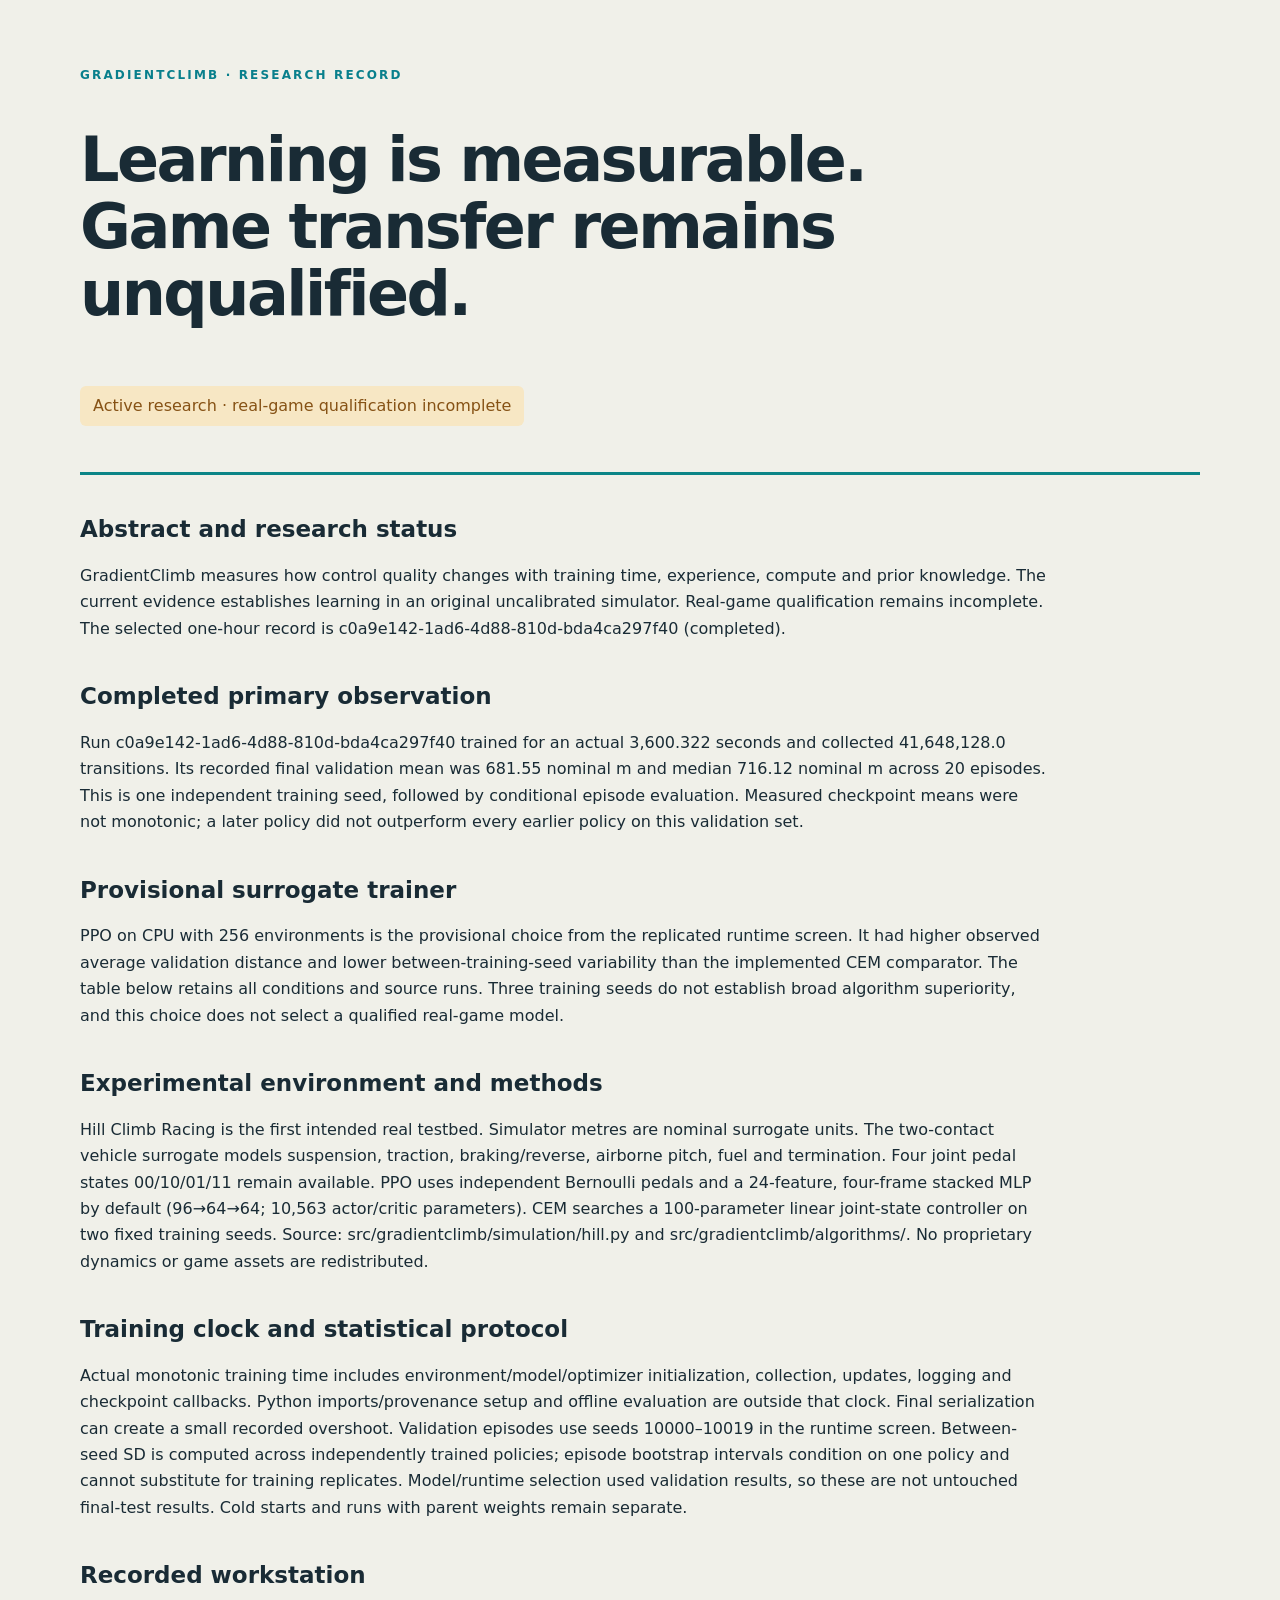
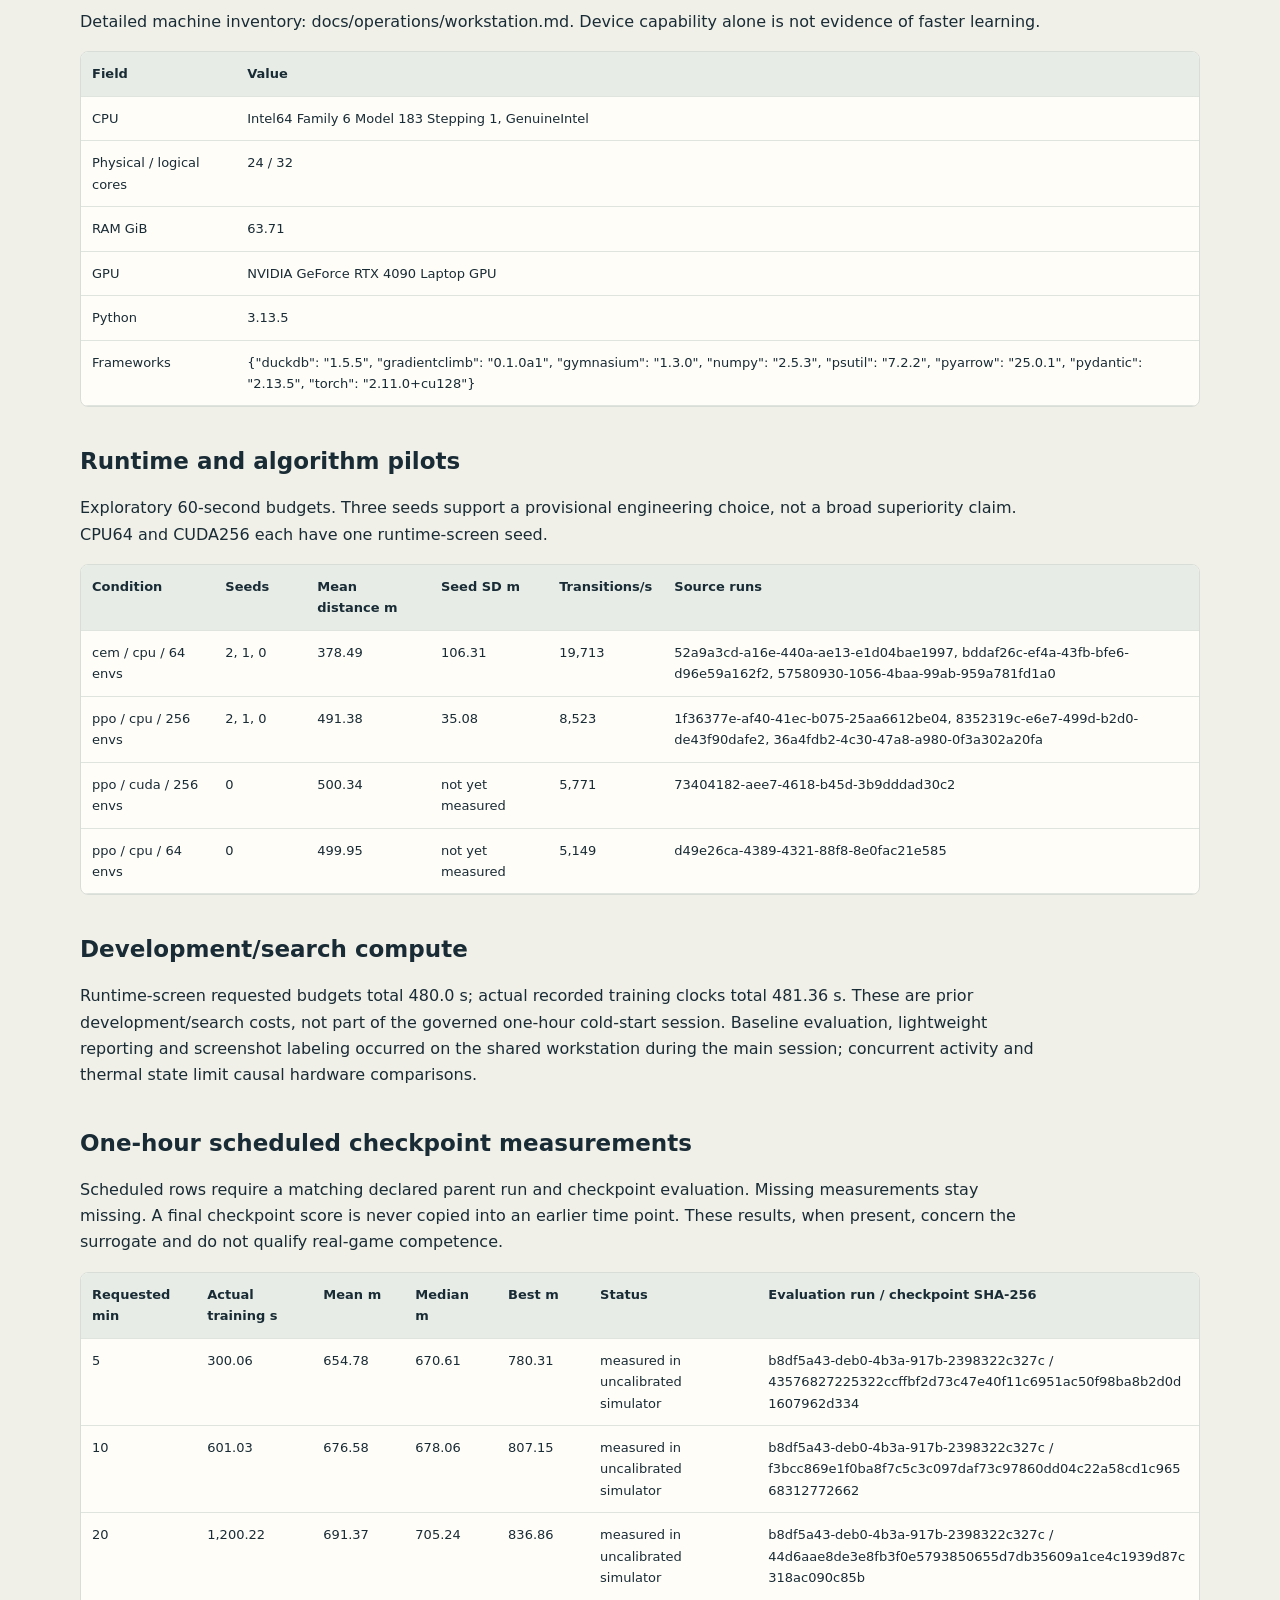
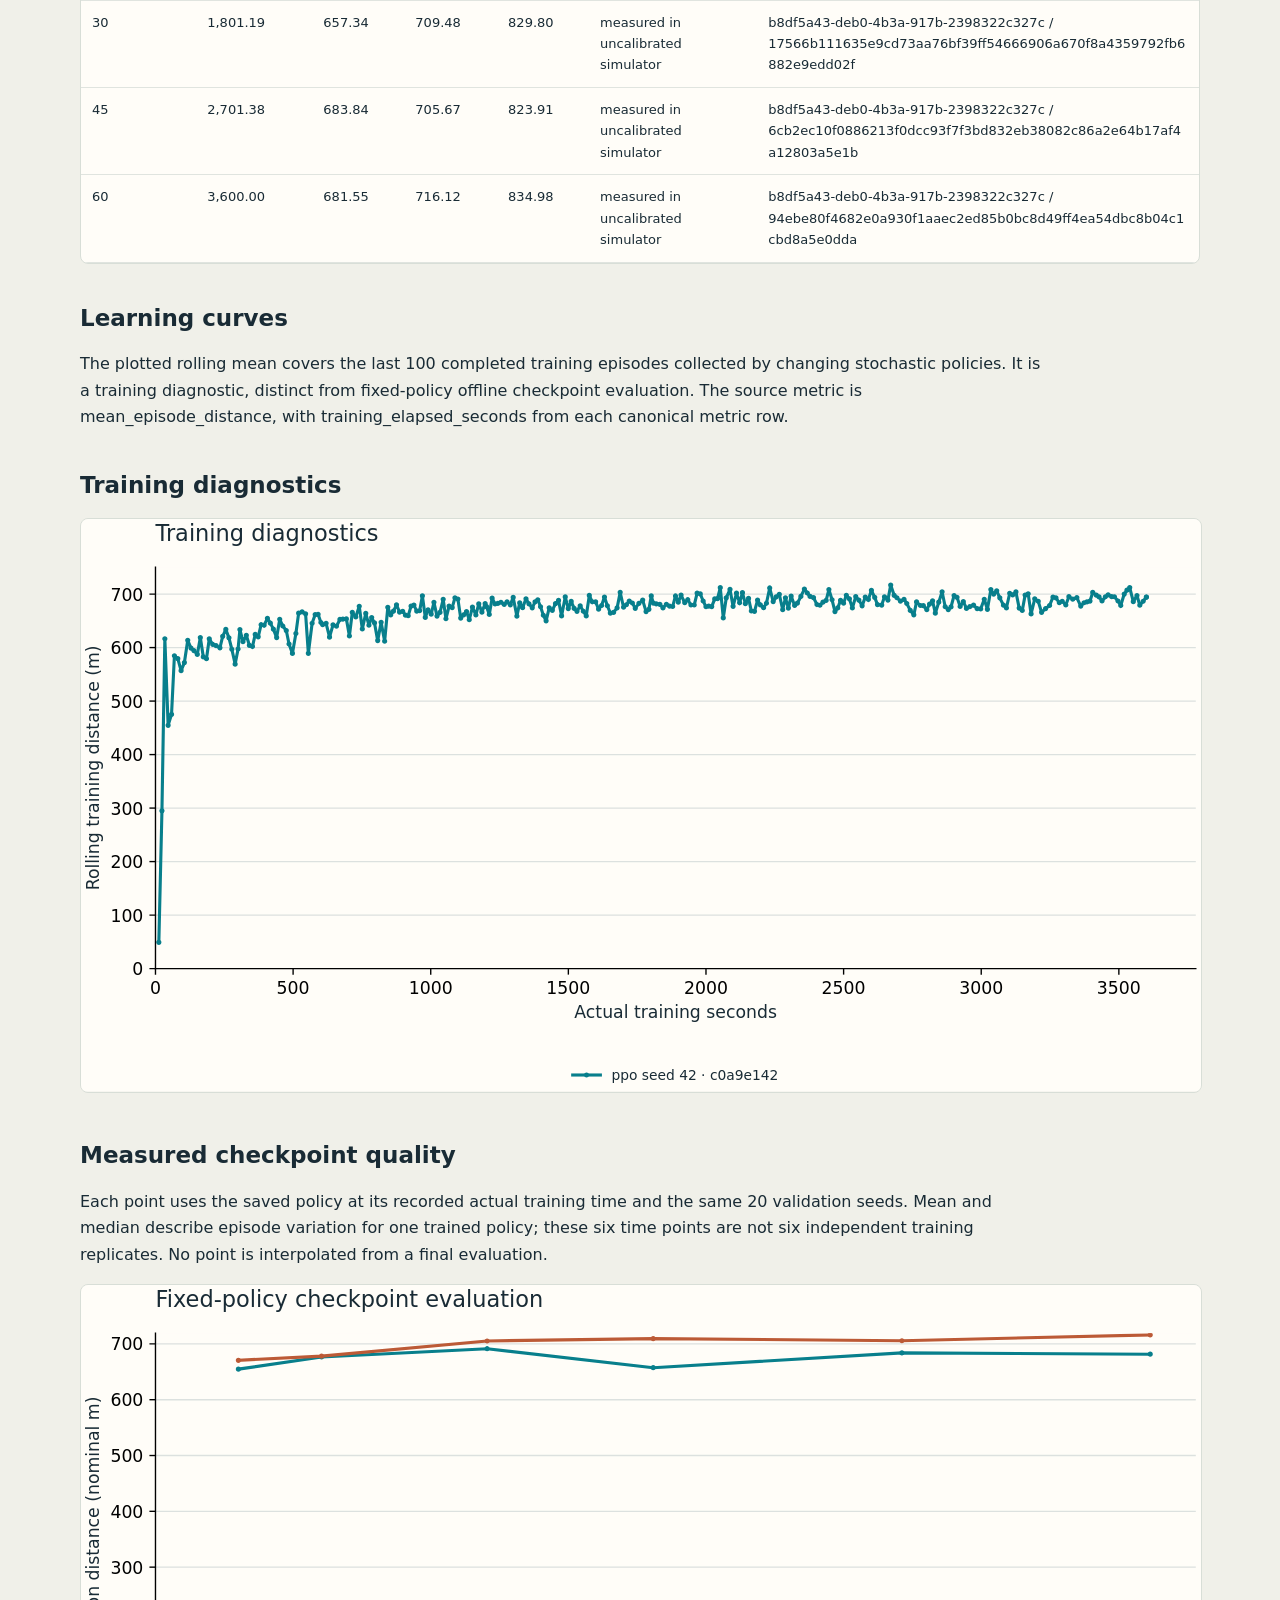
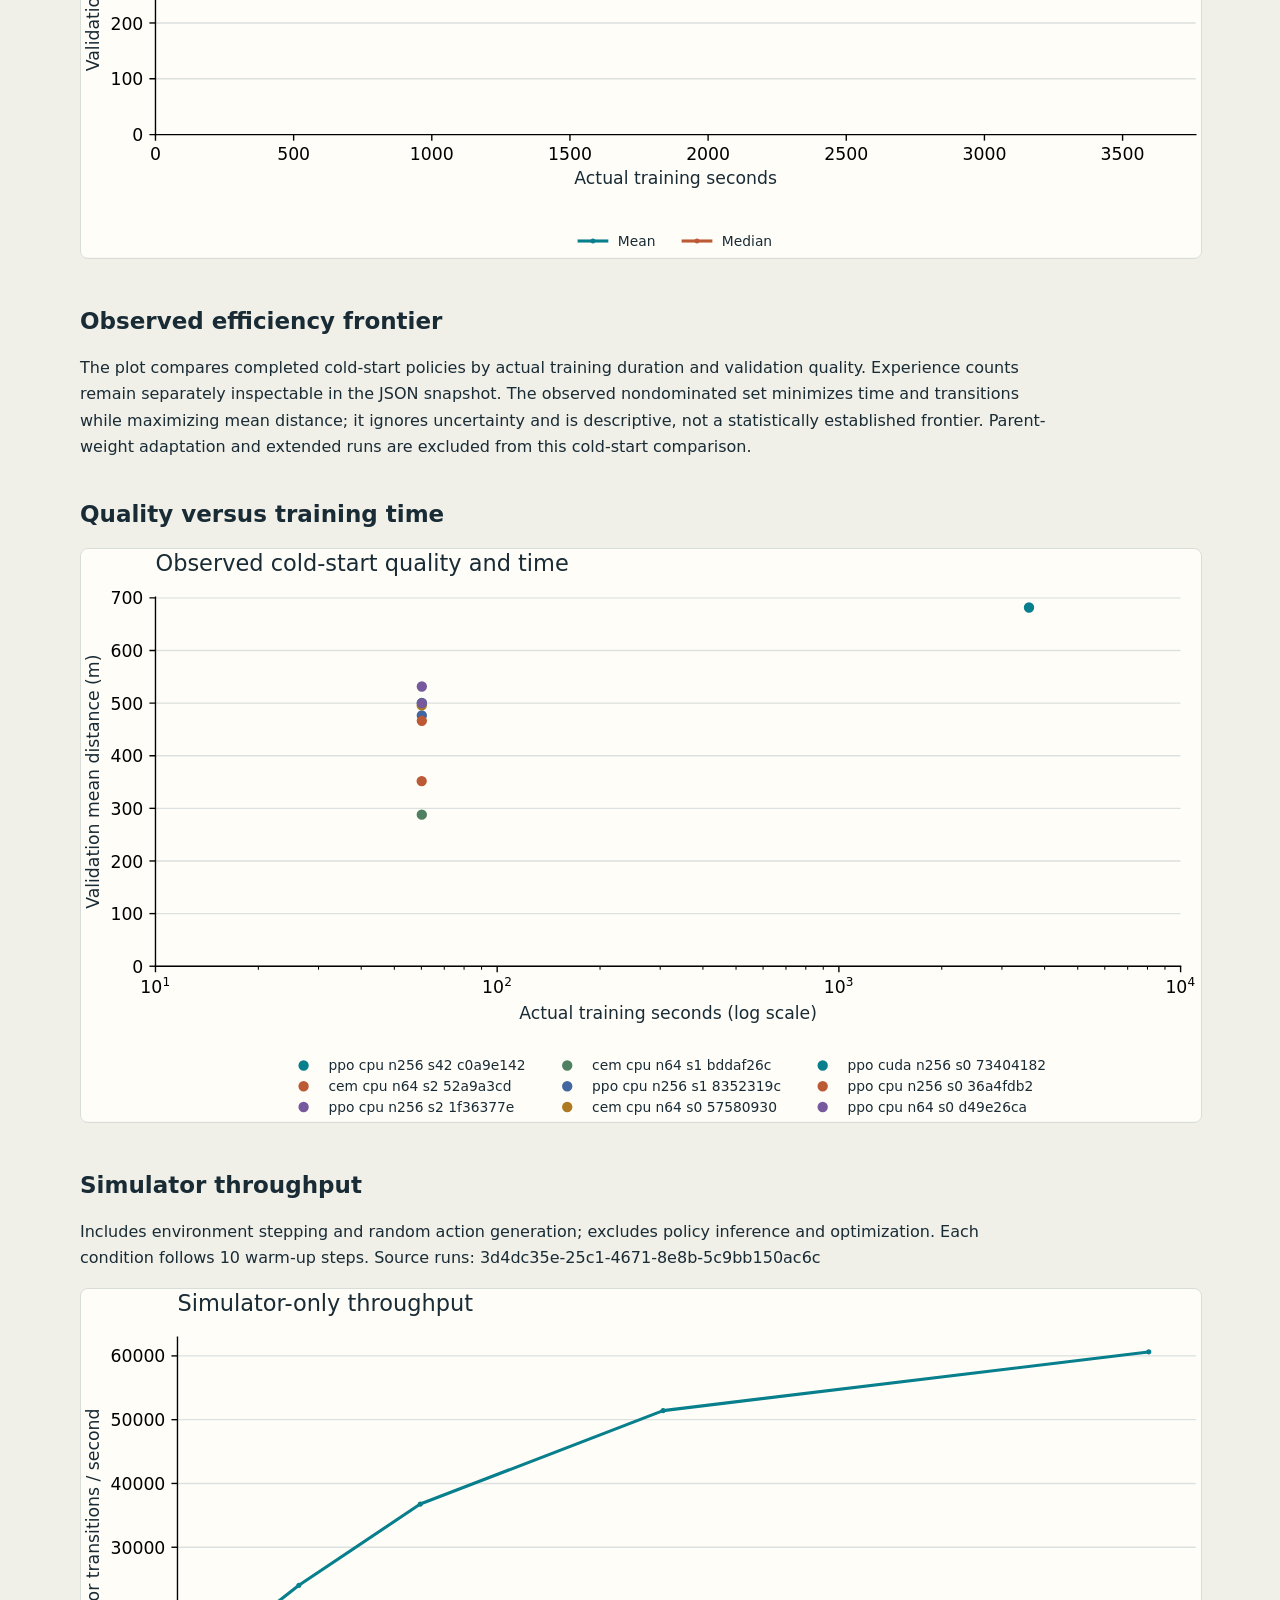
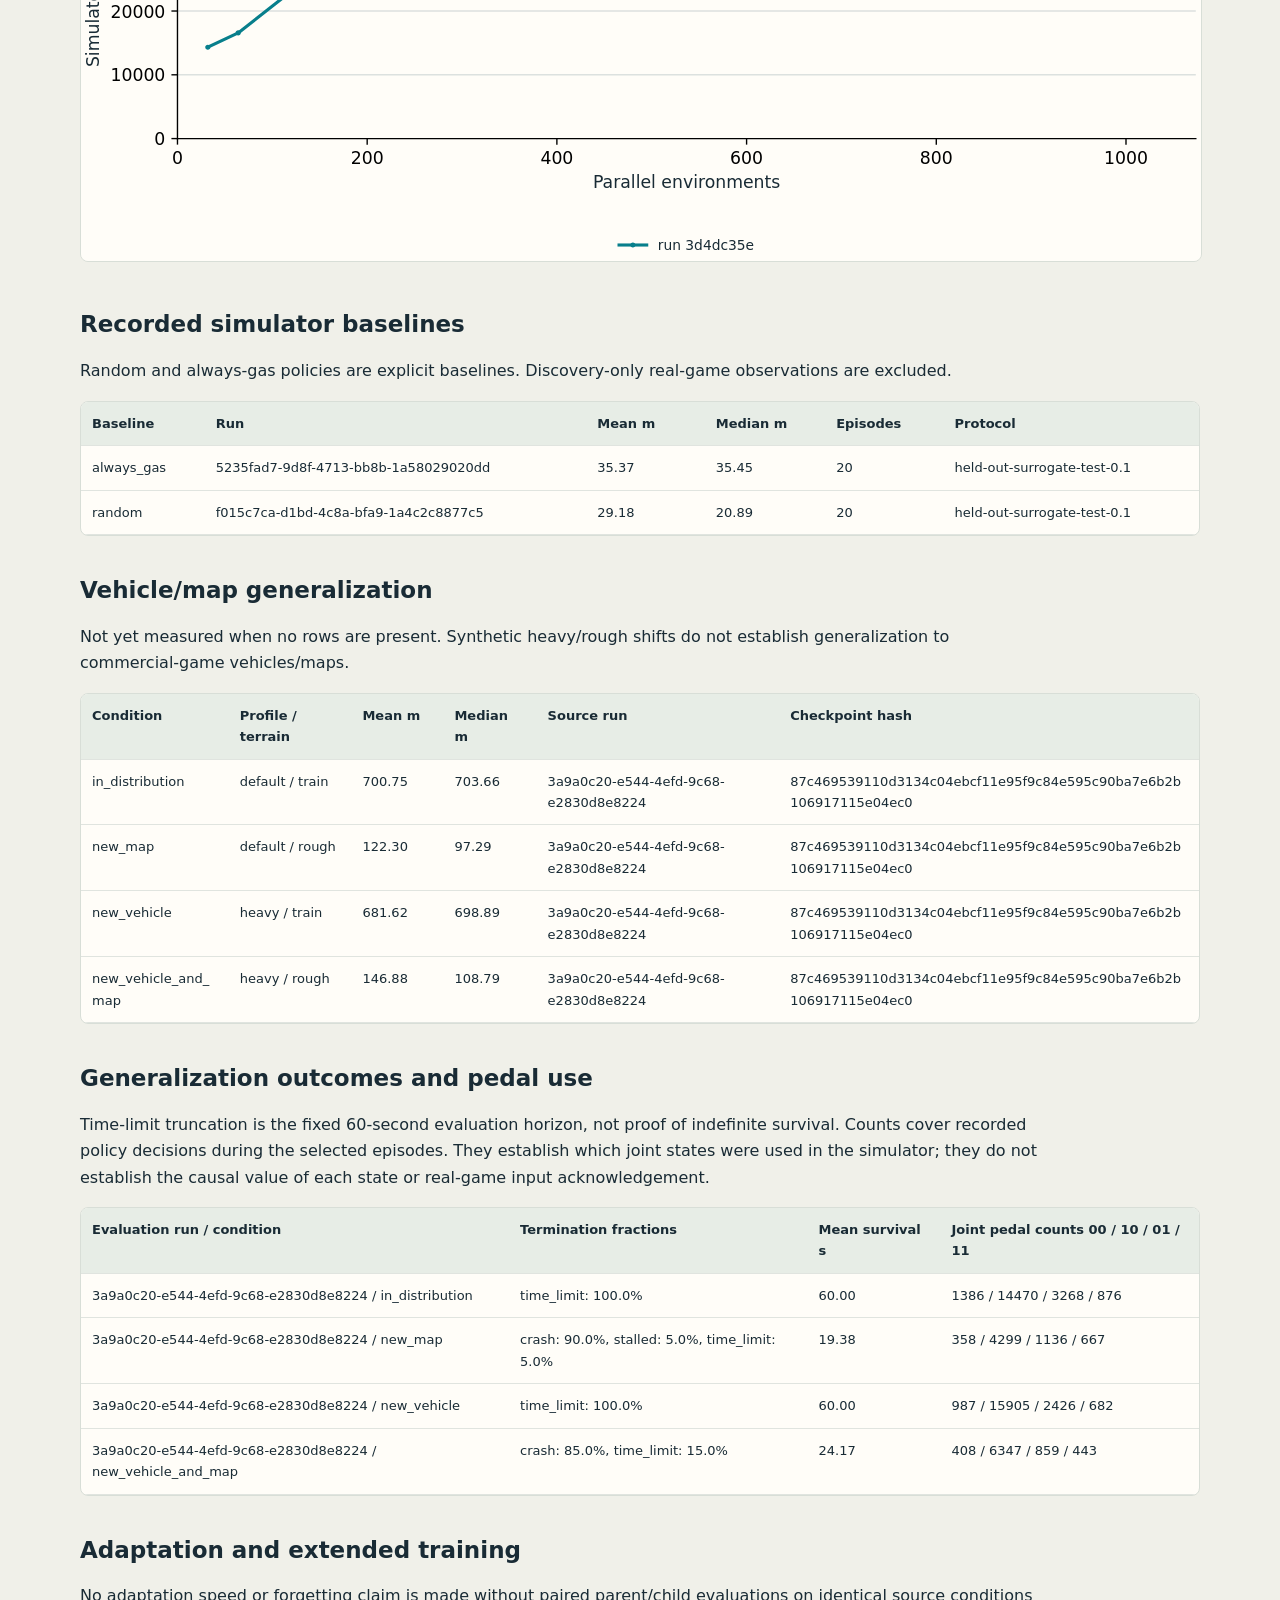
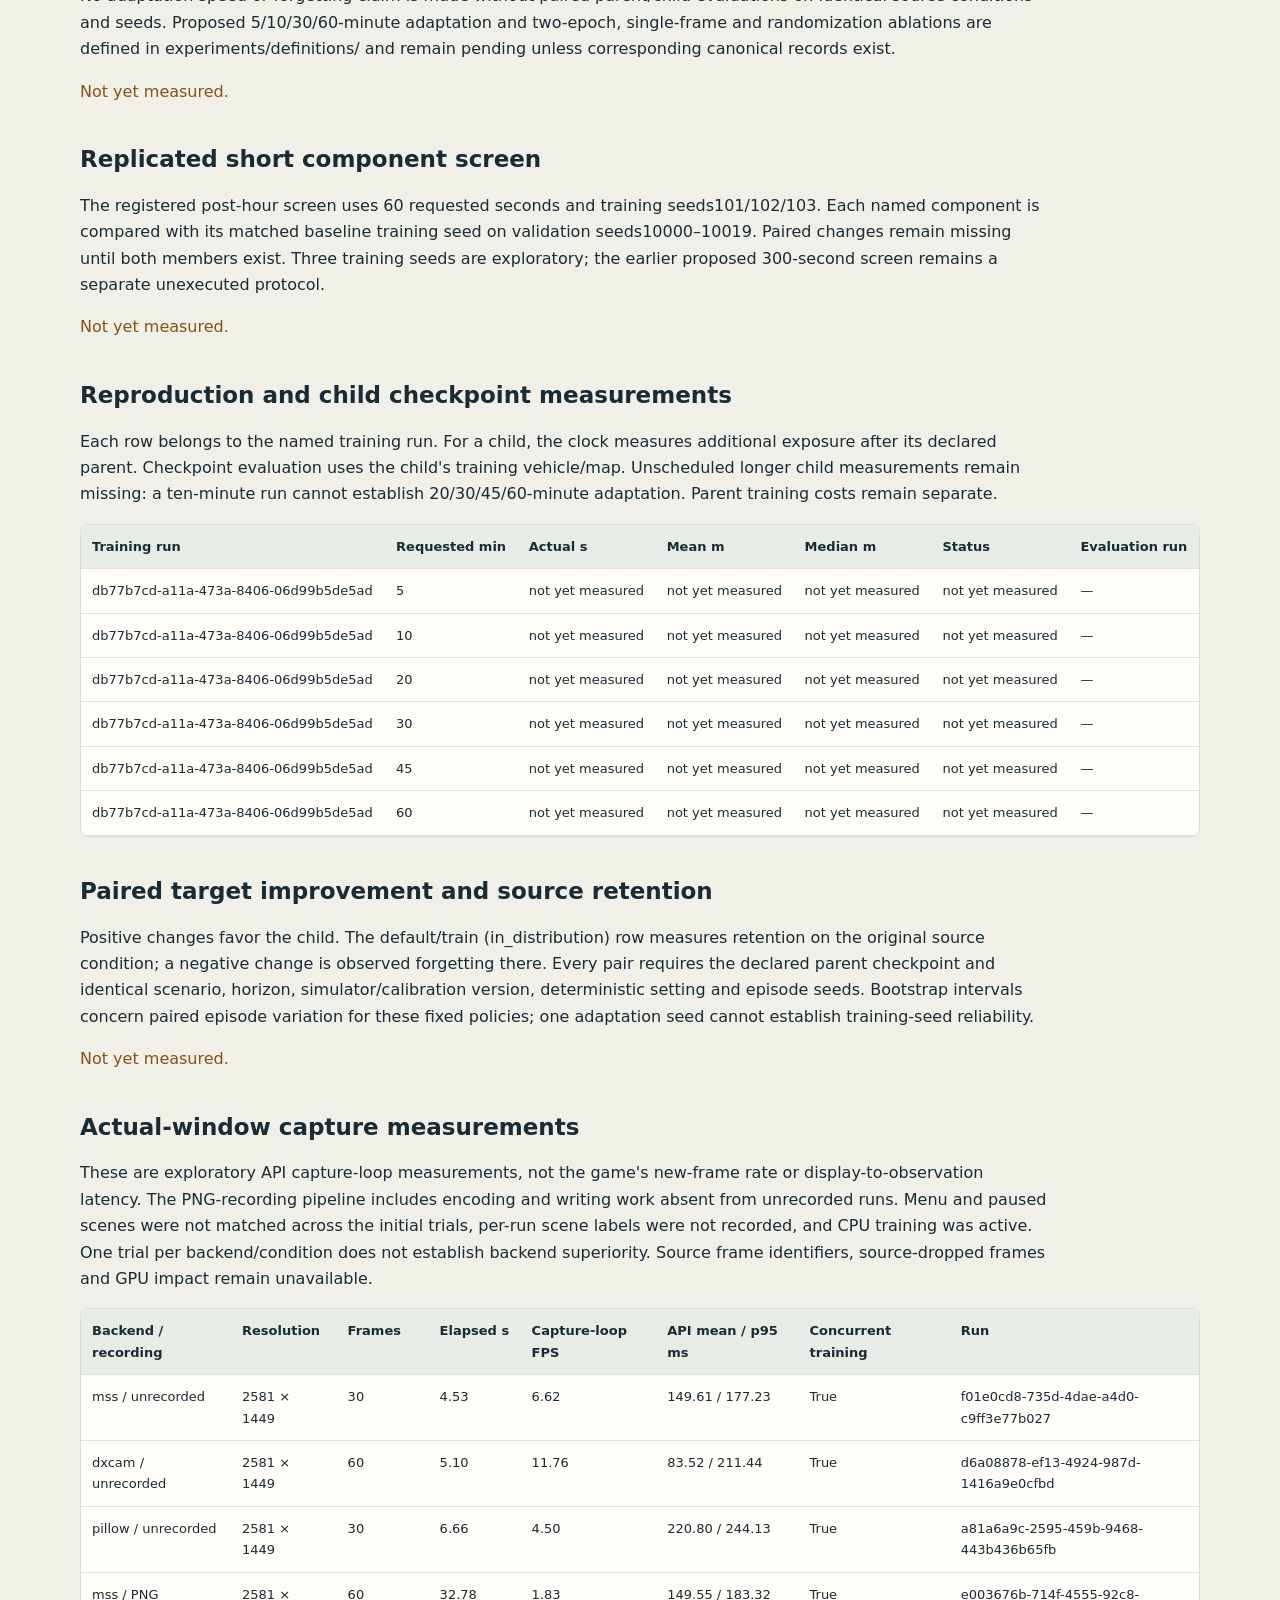
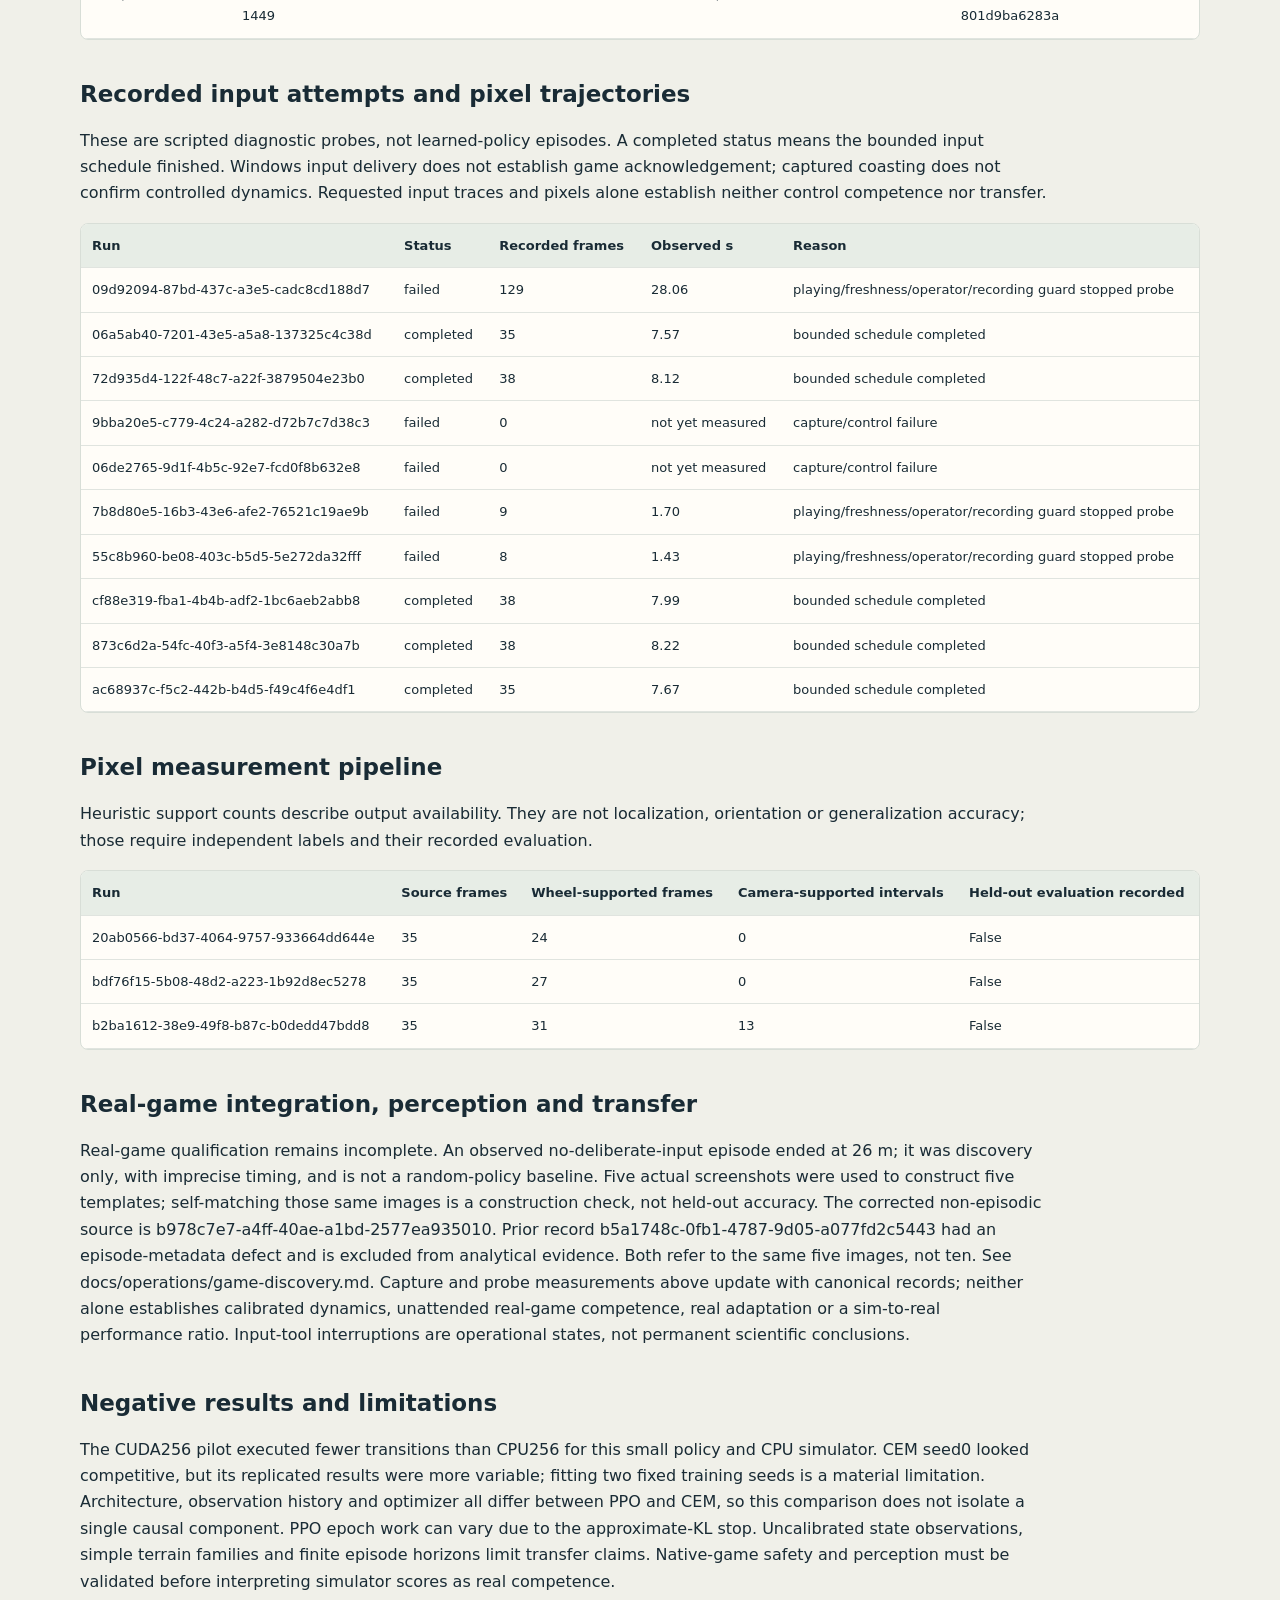
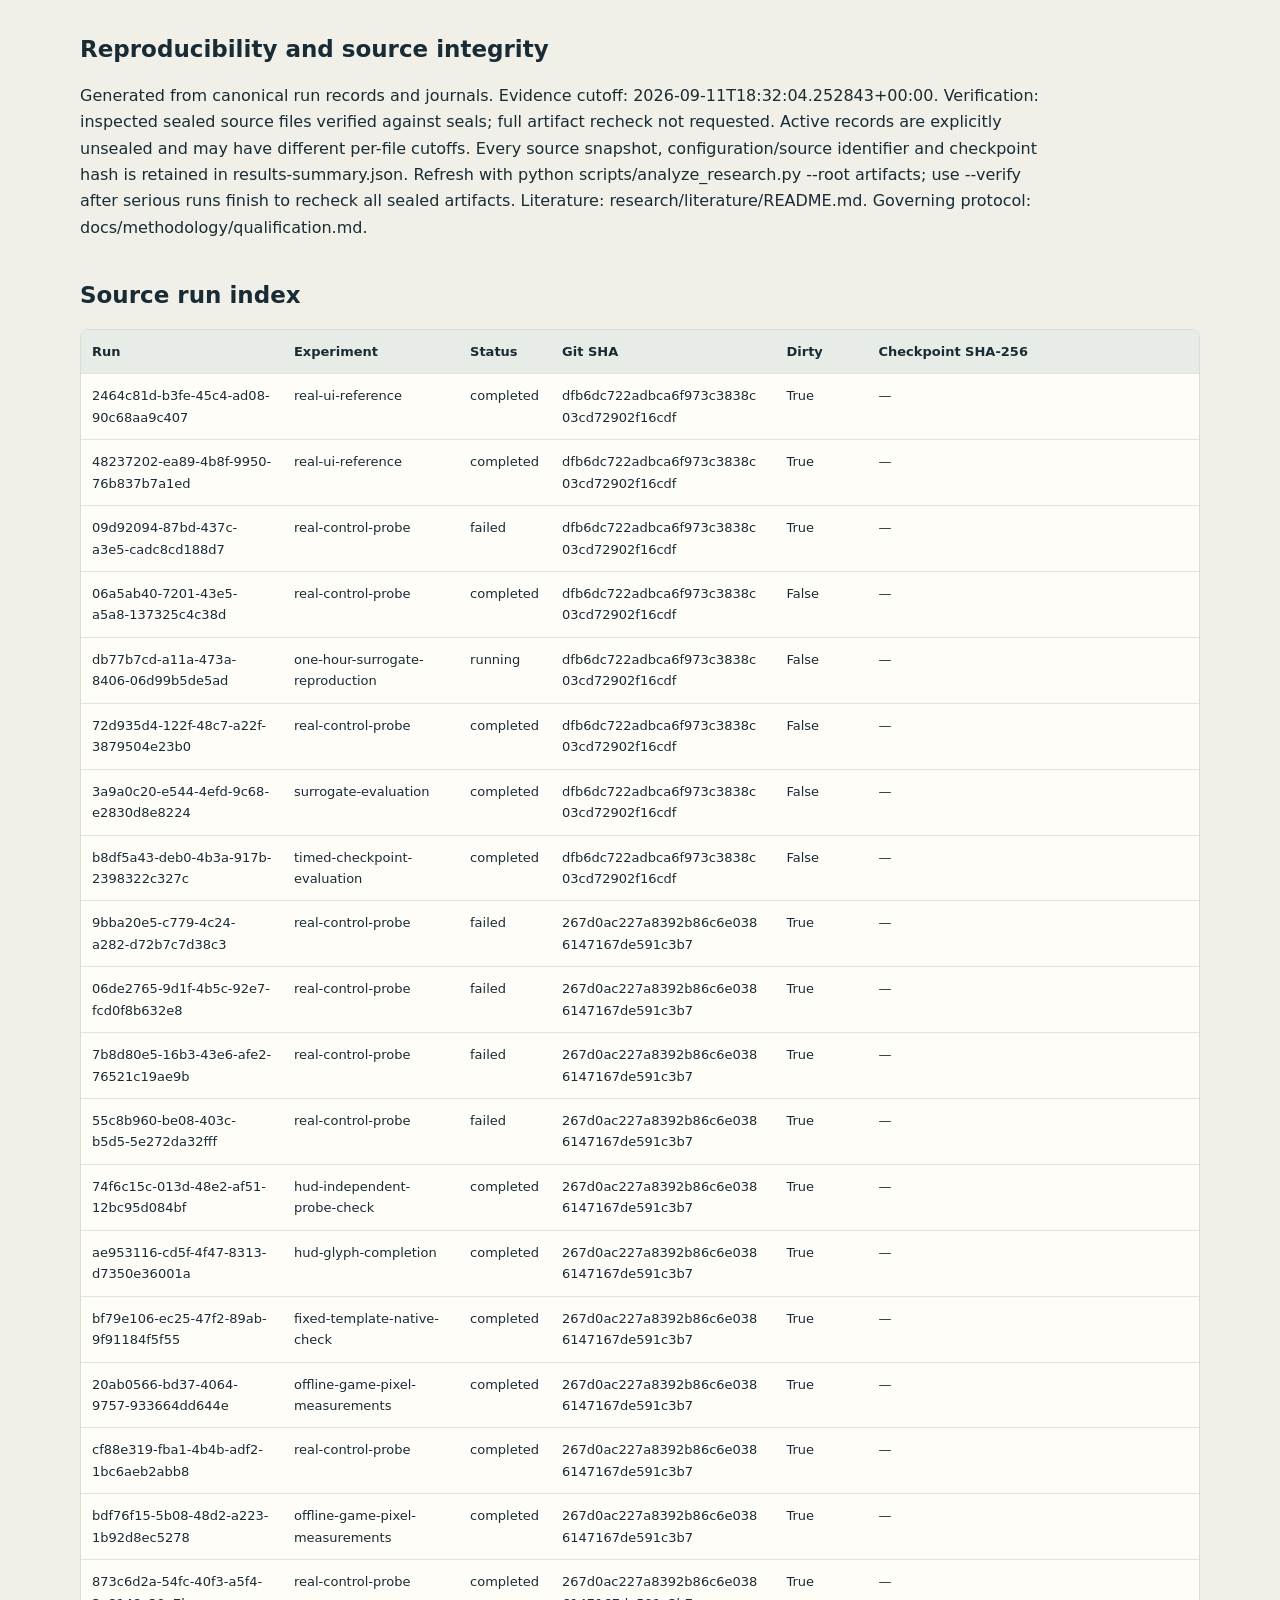
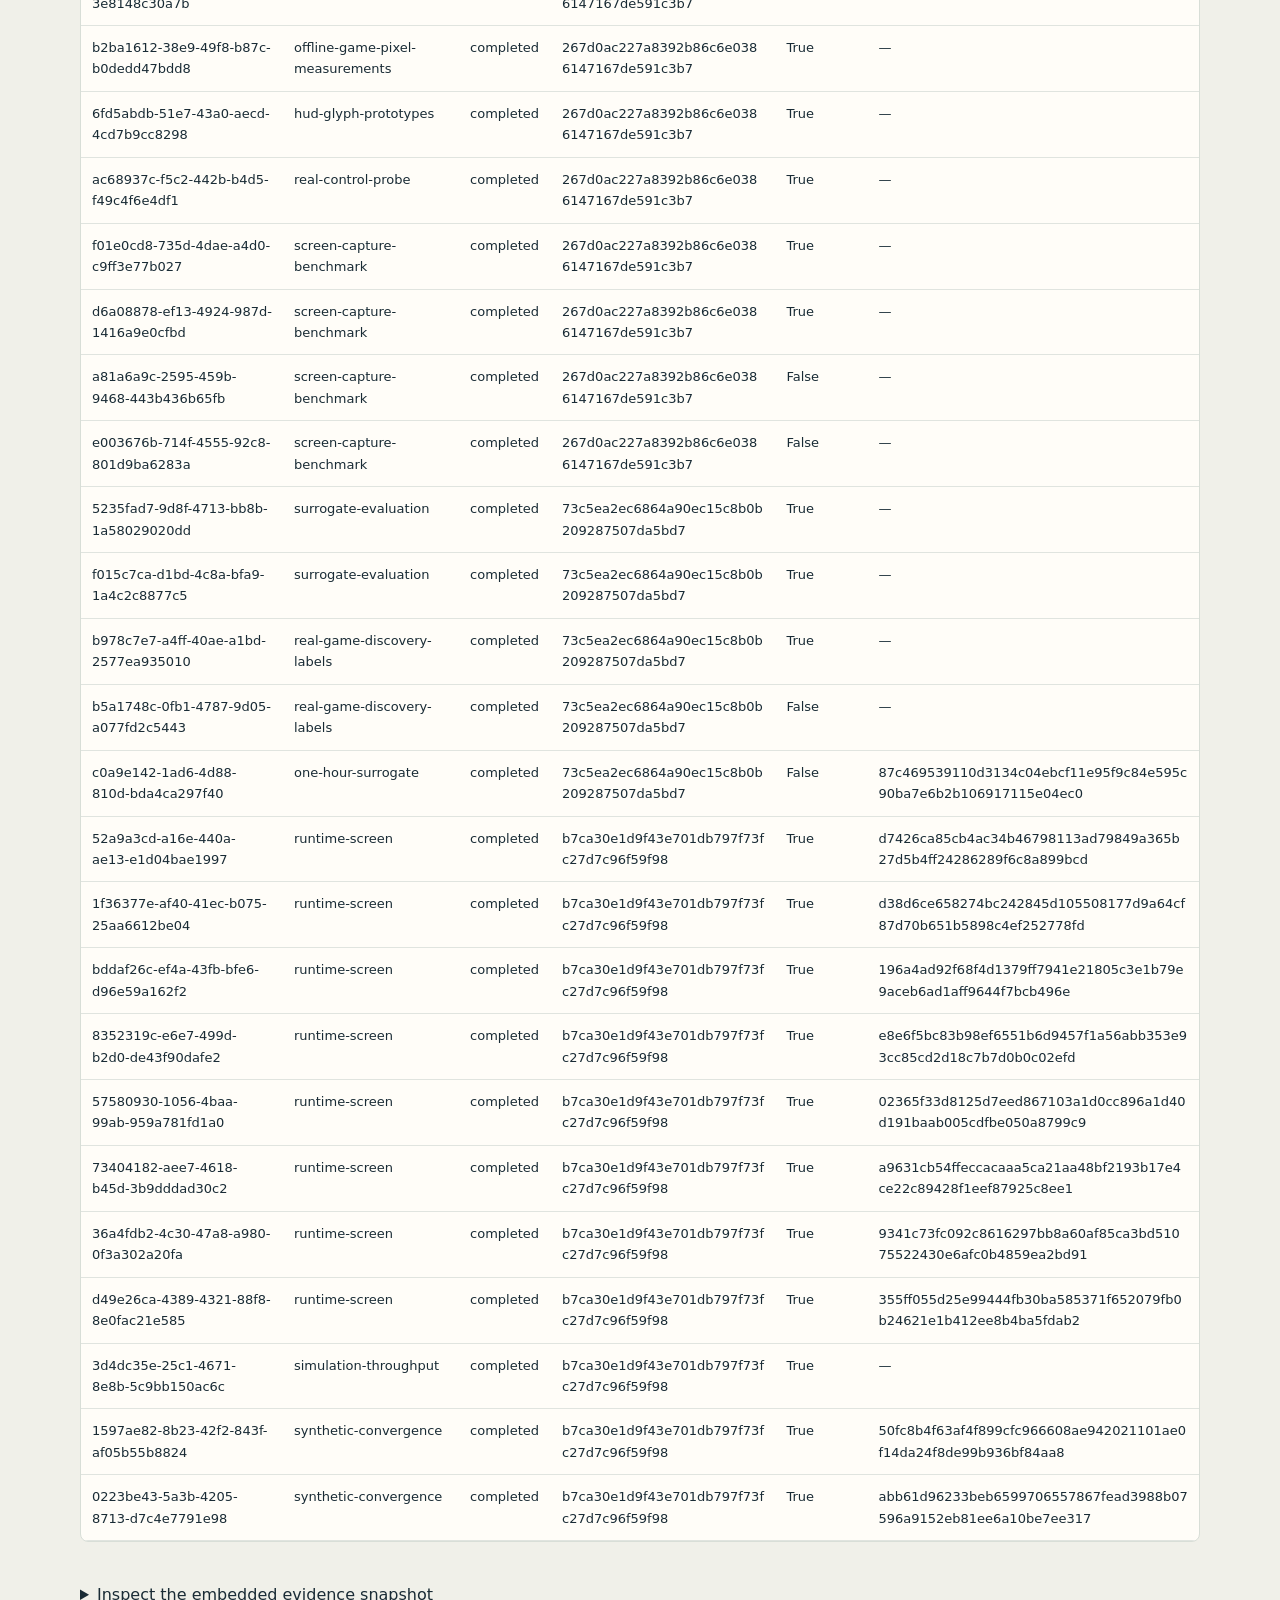
==== commit 45f11e80: "Add governed native learning, scored episodes, and observable policy transfer" ====
--- a/research/reports/gradientclimb-research-report.html
+++ b/research/reports/gradientclimb-research-report.html
@@ -1,4 +1,4 @@
-<!doctype html><html lang="en"><head><meta charset="utf-8"><meta name="viewport" content="width=device-width,initial-scale=1"><title>GradientClimb research report</title><style>body{margin:0;background:#f0f0e9;color:#192b35;font:16px/1.65 system-ui,sans-serif}main{max-width:1120px;margin:auto;padding:54px 28px 80px}header{border-bottom:3px solid #0b8587;padding-bottom:30px}h1{font-size:clamp(34px,5vw,62px);line-height:1.08;letter-spacing:-.04em}.eyebrow{letter-spacing:.18em;color:#087f8c;font-size:12px;font-weight:750}.status,.missing{color:#865215}.status{display:inline-block;background:#f7e7c4;padding:7px 13px;border-radius:6px}section{margin-top:40px}h2{font-size:23px;line-height:1.25}p{max-width:95ch}.table-wrap{overflow:auto;background:#fffdf8;border:1px solid #d8ded7;border-radius:8px}table{border-collapse:collapse;width:100%;font-size:13px}th,td{padding:11px;text-align:left;border-bottom:1px solid #e0e4df;vertical-align:top}th{background:#e7ede6}td{overflow-wrap:anywhere;min-width:70px}svg{width:100%;height:auto;border:1px solid #d8ded7;border-radius:8px;font-family:system-ui,sans-serif}details{margin-top:40px}pre{overflow:auto;background:white;padding:16px;font-size:11px}@media print{body{background:white}main{padding:0}section{break-inside:avoid}h1{font-size:34px}details{display:none}}</style></head><body><main><header><p class="eyebrow">GRADIENTCLIMB · RESEARCH RECORD</p><h1>Learning is measurable.<br>Game transfer remains unqualified.</h1><p class="status">Active research · real-game qualification incomplete</p></header><section><h2>Abstract and research status</h2><p>GradientClimb measures how control quality changes with training time, experience, compute and prior knowledge. The current evidence establishes learning in an original uncalibrated simulator. Real-game qualification remains incomplete. The selected one-hour record is c0a9e142-1ad6-4d88-810d-bda4ca297f40 (running).</p></section><section><h2>Provisional surrogate trainer</h2><p>PPO on CPU with 256 environments is the provisional choice from the replicated runtime screen. It had higher observed average validation distance and lower between-training-seed variability than the implemented CEM comparator. The table below retains all conditions and source runs. Three training seeds do not establish broad algorithm superiority, and this choice does not select a qualified real-game model.</p></section><section><h2>Experimental environment and methods</h2><p>Hill Climb Racing is the first intended real testbed. Simulator metres are nominal surrogate units. The two-contact vehicle surrogate models suspension, traction, braking/reverse, airborne pitch, fuel and termination. Four joint pedal states 00/10/01/11 remain available. PPO uses independent Bernoulli pedals and a 24-feature, four-frame stacked MLP by default (96→64→64; 10,563 actor/critic parameters). CEM searches a 100-parameter linear joint-state controller on two fixed training seeds. Source: src/gradientclimb/simulation/hill.py and src/gradientclimb/algorithms/. No proprietary dynamics or game assets are redistributed.</p></section><section><h2>Training clock and statistical protocol</h2><p>Actual monotonic training time includes environment/model/optimizer initialization, collection, updates, logging and checkpoint callbacks. Python imports/provenance setup and offline evaluation are outside that clock. Final serialization can create a small recorded overshoot. Validation episodes use seeds 10000–10019 in the runtime screen. Between-seed SD is computed across independently trained policies; episode bootstrap intervals condition on one policy and cannot substitute for training replicates. Model/runtime selection used validation results, so these are not untouched final-test results. Cold starts and runs with parent weights remain separate.</p></section><section><h2>Recorded workstation</h2><p>Detailed machine inventory: docs/operations/workstation.md. Device capability alone is not evidence of faster learning.</p><div class="table-wrap"><table><thead><tr><th>Field</th><th>Value</th></tr></thead><tbody><tr><td>CPU</td><td>Intel64 Family 6 Model 183 Stepping 1, GenuineIntel</td></tr><tr><td>Physical / logical cores</td><td>24 / 32</td></tr><tr><td>RAM GiB</td><td>63.71</td></tr><tr><td>GPU</td><td>NVIDIA GeForce RTX 4090 Laptop GPU</td></tr><tr><td>Python</td><td>3.13.5</td></tr><tr><td>Frameworks</td><td>{&quot;duckdb&quot;: &quot;1.5.5&quot;, &quot;gradientclimb&quot;: &quot;0.1.0a1&quot;, &quot;gymnasium&quot;: &quot;1.3.0&quot;, &quot;numpy&quot;: &quot;2.5.3&quot;, &quot;psutil&quot;: &quot;7.2.2&quot;, &quot;pyarrow&quot;: &quot;25.0.1&quot;, &quot;pydantic&quot;: &quot;2.13.5&quot;, &quot;torch&quot;: &quot;2.11.0+cu128&quot;}</td></tr></tbody></table></div></section><section><h2>Runtime and algorithm pilots</h2><p>Exploratory 60-second budgets. Three seeds support a provisional engineering choice, not a broad superiority claim. CPU64 and CUDA256 each have one runtime-screen seed.</p><div class="table-wrap"><table><thead><tr><th>Condition</th><th>Seeds</th><th>Mean distance m</th><th>Seed SD m</th><th>Transitions/s</th><th>Source runs</th></tr></thead><tbody><tr><td>cem / cpu / 64 envs</td><td>2, 1, 0</td><td>378.49</td><td>106.31</td><td>19,713</td><td>52a9a3cd-a16e-440a-ae13-e1d04bae1997, bddaf26c-ef4a-43fb-bfe6-d96e59a162f2, 57580930-1056-4baa-99ab-959a781fd1a0</td></tr><tr><td>ppo / cpu / 256 envs</td><td>2, 1, 0</td><td>491.38</td><td>35.08</td><td>8,523</td><td>1f36377e-af40-41ec-b075-25aa6612be04, 8352319c-e6e7-499d-b2d0-de43f90dafe2, 36a4fdb2-4c30-47a8-a980-0f3a302a20fa</td></tr><tr><td>ppo / cuda / 256 envs</td><td>0</td><td>500.34</td><td>not yet measured</td><td>5,771</td><td>73404182-aee7-4618-b45d-3b9dddad30c2</td></tr><tr><td>ppo / cpu / 64 envs</td><td>0</td><td>499.95</td><td>not yet measured</td><td>5,149</td><td>d49e26ca-4389-4321-88f8-8e0fac21e585</td></tr></tbody></table></div></section><section><h2>Development/search compute</h2><p>Runtime-screen requested budgets total 480.0 s; actual recorded training clocks total 481.36 s. These are prior development/search costs, not part of the governed one-hour cold-start session. Baseline evaluation, lightweight reporting and screenshot labeling occurred on the shared workstation during the main session; concurrent activity and thermal state limit causal hardware comparisons.</p></section><section><h2>One-hour scheduled checkpoint measurements</h2><p>Scheduled rows require a matching declared parent run and checkpoint evaluation. Missing measurements stay missing. A final checkpoint score is never copied into an earlier time point. These results, when present, concern the surrogate and do not qualify real-game competence.</p><div class="table-wrap"><table><thead><tr><th>Requested min</th><th>Actual training s</th><th>Mean m</th><th>Median m</th><th>Best m</th><th>Status</th><th>Evaluation run / checkpoint SHA-256</th></tr></thead><tbody><tr><td>5</td><td>not yet measured</td><td>not yet measured</td><td>not yet measured</td><td>not yet measured</td><td>not yet measured</td><td>— / —</td></tr><tr><td>10</td><td>not yet measured</td><td>not yet measured</td><td>not yet measured</td><td>not yet measured</td><td>not yet measured</td><td>— / —</td></tr><tr><td>20</td><td>not yet measured</td><td>not yet measured</td><td>not yet measured</td><td>not yet measured</td><td>not yet measured</td><td>— / —</td></tr><tr><td>30</td><td>not yet measured</td><td>not yet measured</td><td>not yet measured</td><td>not yet measured</td><td>not yet measured</td><td>— / —</td></tr><tr><td>45</td><td>not yet measured</td><td>not yet measured</td><td>not yet measured</td><td>not yet measured</td><td>not yet measured</td><td>— / —</td></tr><tr><td>60</td><td>not yet measured</td><td>not yet measured</td><td>not yet measured</td><td>not yet measured</td><td>not yet measured</td><td>— / —</td></tr></tbody></table></div></section><section><h2>Learning curves</h2><p>The plotted rolling mean covers the last 100 completed training episodes collected by changing stochastic policies. It is a training diagnostic, distinct from fixed-policy offline checkpoint evaluation. The source metric is mean_episode_distance, with training_elapsed_seconds from each canonical metric row.</p></section><section><h2>Training diagnostics</h2><svg xmlns:xlink="http://www.w3.org/1999/xlink" width="648pt" height="331.2pt" viewBox="0 0 648 331.2" xmlns="http://www.w3.org/2000/svg" version="1.1">
+<!doctype html><html lang="en"><head><meta charset="utf-8"><meta name="viewport" content="width=device-width,initial-scale=1"><title>GradientClimb research report</title><style>body{margin:0;background:#f0f0e9;color:#192b35;font:16px/1.65 system-ui,sans-serif}main{max-width:1120px;margin:auto;padding:54px 28px 80px}header{border-bottom:3px solid #0b8587;padding-bottom:30px}h1{font-size:clamp(34px,5vw,62px);line-height:1.08;letter-spacing:-.04em}.eyebrow{letter-spacing:.18em;color:#087f8c;font-size:12px;font-weight:750}.status,.missing{color:#865215}.status{display:inline-block;background:#f7e7c4;padding:7px 13px;border-radius:6px}section{margin-top:40px}h2{font-size:23px;line-height:1.25}p{max-width:95ch}.table-wrap{overflow:auto;background:#fffdf8;border:1px solid #d8ded7;border-radius:8px}table{border-collapse:collapse;width:100%;font-size:13px}th,td{padding:11px;text-align:left;border-bottom:1px solid #e0e4df;vertical-align:top}th{background:#e7ede6}td{overflow-wrap:anywhere;min-width:70px}svg{width:100%;height:auto;border:1px solid #d8ded7;border-radius:8px;font-family:system-ui,sans-serif}details{margin-top:40px}pre{overflow:auto;background:white;padding:16px;font-size:11px}@media print{body{background:white}main{padding:0}section{break-inside:avoid}h1{font-size:34px}details{display:none}}</style></head><body><main><header><p class="eyebrow">GRADIENTCLIMB · RESEARCH RECORD</p><h1>Learning is measurable.<br>Game transfer remains unqualified.</h1><p class="status">Active research · real-game qualification incomplete</p></header><section><h2>Abstract and research status</h2><p>GradientClimb measures how control quality changes with training time, experience, compute and prior knowledge. The current evidence establishes learning in an original uncalibrated simulator. Real-game qualification remains incomplete. The selected one-hour record is c0a9e142-1ad6-4d88-810d-bda4ca297f40 (completed).</p></section><section><h2>Completed primary observation</h2><p>Run c0a9e142-1ad6-4d88-810d-bda4ca297f40 trained for an actual 3,600.322 seconds and collected 41,648,128.0 transitions. Its recorded final validation mean was 681.55 nominal m and median 716.12 nominal m across 20 episodes. This is one independent training seed, followed by conditional episode evaluation. Measured checkpoint means were not monotonic; a later policy did not outperform every earlier policy on this validation set.</p></section><section><h2>Provisional surrogate trainer</h2><p>PPO on CPU with 256 environments is the provisional choice from the replicated runtime screen. It had higher observed average validation distance and lower between-training-seed variability than the implemented CEM comparator. The table below retains all conditions and source runs. Three training seeds do not establish broad algorithm superiority, and this choice does not select a qualified real-game model.</p></section><section><h2>Experimental environment and methods</h2><p>Hill Climb Racing is the first intended real testbed. Simulator metres are nominal surrogate units. The two-contact vehicle surrogate models suspension, traction, braking/reverse, airborne pitch, fuel and termination. Four joint pedal states 00/10/01/11 remain available. PPO uses independent Bernoulli pedals and a 24-feature, four-frame stacked MLP by default (96→64→64; 10,563 actor/critic parameters). CEM searches a 100-parameter linear joint-state controller on two fixed training seeds. Source: src/gradientclimb/simulation/hill.py and src/gradientclimb/algorithms/. No proprietary dynamics or game assets are redistributed.</p></section><section><h2>Training clock and statistical protocol</h2><p>Actual monotonic training time includes environment/model/optimizer initialization, collection, updates, logging and checkpoint callbacks. Python imports/provenance setup and offline evaluation are outside that clock. Final serialization can create a small recorded overshoot. Validation episodes use seeds 10000–10019 in the runtime screen. Between-seed SD is computed across independently trained policies; episode bootstrap intervals condition on one policy and cannot substitute for training replicates. Model/runtime selection used validation results, so these are not untouched final-test results. Cold starts and runs with parent weights remain separate.</p></section><section><h2>Recorded workstation</h2><p>Detailed machine inventory: docs/operations/workstation.md. Device capability alone is not evidence of faster learning.</p><div class="table-wrap"><table><thead><tr><th>Field</th><th>Value</th></tr></thead><tbody><tr><td>CPU</td><td>Intel64 Family 6 Model 183 Stepping 1, GenuineIntel</td></tr><tr><td>Physical / logical cores</td><td>24 / 32</td></tr><tr><td>RAM GiB</td><td>63.71</td></tr><tr><td>GPU</td><td>NVIDIA GeForce RTX 4090 Laptop GPU</td></tr><tr><td>Python</td><td>3.13.5</td></tr><tr><td>Frameworks</td><td>{&quot;duckdb&quot;: &quot;1.5.5&quot;, &quot;gradientclimb&quot;: &quot;0.1.0a1&quot;, &quot;gymnasium&quot;: &quot;1.3.0&quot;, &quot;numpy&quot;: &quot;2.5.3&quot;, &quot;psutil&quot;: &quot;7.2.2&quot;, &quot;pyarrow&quot;: &quot;25.0.1&quot;, &quot;pydantic&quot;: &quot;2.13.5&quot;, &quot;torch&quot;: &quot;2.11.0+cu128&quot;}</td></tr></tbody></table></div></section><section><h2>Runtime and algorithm pilots</h2><p>Exploratory 60-second budgets. Three seeds support a provisional engineering choice, not a broad superiority claim. CPU64 and CUDA256 each have one runtime-screen seed.</p><div class="table-wrap"><table><thead><tr><th>Condition</th><th>Seeds</th><th>Mean distance m</th><th>Seed SD m</th><th>Transitions/s</th><th>Source runs</th></tr></thead><tbody><tr><td>cem / cpu / 64 envs</td><td>2, 1, 0</td><td>378.49</td><td>106.31</td><td>19,713</td><td>52a9a3cd-a16e-440a-ae13-e1d04bae1997, bddaf26c-ef4a-43fb-bfe6-d96e59a162f2, 57580930-1056-4baa-99ab-959a781fd1a0</td></tr><tr><td>ppo / cpu / 256 envs</td><td>2, 1, 0</td><td>491.38</td><td>35.08</td><td>8,523</td><td>1f36377e-af40-41ec-b075-25aa6612be04, 8352319c-e6e7-499d-b2d0-de43f90dafe2, 36a4fdb2-4c30-47a8-a980-0f3a302a20fa</td></tr><tr><td>ppo / cuda / 256 envs</td><td>0</td><td>500.34</td><td>not yet measured</td><td>5,771</td><td>73404182-aee7-4618-b45d-3b9dddad30c2</td></tr><tr><td>ppo / cpu / 64 envs</td><td>0</td><td>499.95</td><td>not yet measured</td><td>5,149</td><td>d49e26ca-4389-4321-88f8-8e0fac21e585</td></tr></tbody></table></div></section><section><h2>Development/search compute</h2><p>Runtime-screen requested budgets total 480.0 s; actual recorded training clocks total 481.36 s. These are prior development/search costs, not part of the governed one-hour cold-start session. Baseline evaluation, lightweight reporting and screenshot labeling occurred on the shared workstation during the main session; concurrent activity and thermal state limit causal hardware comparisons.</p></section><section><h2>One-hour scheduled checkpoint measurements</h2><p>Scheduled rows require a matching declared parent run and checkpoint evaluation. Missing measurements stay missing. A final checkpoint score is never copied into an earlier time point. These results, when present, concern the surrogate and do not qualify real-game competence.</p><div class="table-wrap"><table><thead><tr><th>Requested min</th><th>Actual training s</th><th>Mean m</th><th>Median m</th><th>Best m</th><th>Status</th><th>Evaluation run / checkpoint SHA-256</th></tr></thead><tbody><tr><td>5</td><td>300.06</td><td>654.78</td><td>670.61</td><td>780.31</td><td>measured in uncalibrated simulator</td><td>b8df5a43-deb0-4b3a-917b-2398322c327c / 43576827225322ccffbf2d73c47e40f11c6951ac50f98ba8b2d0d1607962d334</td></tr><tr><td>10</td><td>601.03</td><td>676.58</td><td>678.06</td><td>807.15</td><td>measured in uncalibrated simulator</td><td>b8df5a43-deb0-4b3a-917b-2398322c327c / f3bcc869e1f0ba8f7c5c3c097daf73c97860dd04c22a58cd1c96568312772662</td></tr><tr><td>20</td><td>1,200.22</td><td>691.37</td><td>705.24</td><td>836.86</td><td>measured in uncalibrated simulator</td><td>b8df5a43-deb0-4b3a-917b-2398322c327c / 44d6aae8de3e8fb3f0e5793850655d7db35609a1ce4c1939d87c318ac090c85b</td></tr><tr><td>30</td><td>1,801.19</td><td>657.34</td><td>709.48</td><td>829.80</td><td>measured in uncalibrated simulator</td><td>b8df5a43-deb0-4b3a-917b-2398322c327c / 17566b111635e9cd73aa76bf39ff54666906a670f8a4359792fb6882e9edd02f</td></tr><tr><td>45</td><td>2,701.38</td><td>683.84</td><td>705.67</td><td>823.91</td><td>measured in uncalibrated simulator</td><td>b8df5a43-deb0-4b3a-917b-2398322c327c / 6cb2ec10f0886213f0dcc93f7f3bd832eb38082c86a2e64b17af4a12803a5e1b</td></tr><tr><td>60</td><td>3,600.00</td><td>681.55</td><td>716.12</td><td>834.98</td><td>measured in uncalibrated simulator</td><td>b8df5a43-deb0-4b3a-917b-2398322c327c / 94ebe80f4682e0a930f1aaec2ed85b0bc8d49ff4ea54dbc8b04c1cbd8a5e0dda</td></tr></tbody></table></div></section><section><h2>Learning curves</h2><p>The plotted rolling mean covers the last 100 completed training episodes collected by changing stochastic policies. It is a training diagnostic, distinct from fixed-policy offline checkpoint evaluation. The source metric is mean_episode_distance, with training_elapsed_seconds from each canonical metric row.</p></section><section><h2>Training diagnostics</h2><svg xmlns:xlink="http://www.w3.org/1999/xlink" width="648pt" height="331.2pt" viewBox="0 0 648 331.2" xmlns="http://www.w3.org/2000/svg" version="1.1">
  <metadata>
   <rdf:RDF xmlns:dc="http://purl.org/dc/elements/1.1/" xmlns:cc="http://creativecommons.org/ns#" xmlns:rdf="http://www.w3.org/1999/02/22-rdf-syntax-ns#">
    <cc:Work>
@@ -37,12 +37,12 @@
     <g id="xtick_1">
      <g id="line2d_1">
       <defs>
-       <path id="m1d35bf70fb" d="M 0 0
+       <path id="m1eb9c210ec" d="M 0 0
 L 0 3.5
 " style="stroke: #000000; stroke-width: 0.8"/>
       </defs>
       <g>
-       <use xlink:href="#m1d35bf70fb" x="43.088521" y="260.119693" style="stroke: #000000; stroke-width: 0.8"/>
+       <use xlink:href="#m1eb9c210ec" x="43.088521" y="260.119693" style="stroke: #000000; stroke-width: 0.8"/>
       </g>
      </g>
      <g id="text_1">
@@ -52,71 +52,71 @@
     <g id="xtick_2">
      <g id="line2d_2">
       <g>
-       <use xlink:href="#m1d35bf70fb" x="124.541326" y="260.119693" style="stroke: #000000; stroke-width: 0.8"/>
+       <use xlink:href="#m1eb9c210ec" x="122.715586" y="260.119693" style="stroke: #000000; stroke-width: 0.8"/>
       </g>
      </g>
      <g id="text_2">
-      <text style="font-size: 10px; font-family: 'DejaVu Sans'; text-anchor: middle" x="124.541326" y="274.717349" transform="rotate(-0 124.541326 274.717349)">500</text>
+      <text style="font-size: 10px; font-family: 'DejaVu Sans'; text-anchor: middle" x="122.715586" y="274.717349" transform="rotate(-0 122.715586 274.717349)">500</text>
      </g>
     </g>
     <g id="xtick_3">
      <g id="line2d_3">
       <g>
-       <use xlink:href="#m1d35bf70fb" x="205.994131" y="260.119693" style="stroke: #000000; stroke-width: 0.8"/>
+       <use xlink:href="#m1eb9c210ec" x="202.342651" y="260.119693" style="stroke: #000000; stroke-width: 0.8"/>
       </g>
      </g>
      <g id="text_3">
-      <text style="font-size: 10px; font-family: 'DejaVu Sans'; text-anchor: middle" x="205.994131" y="274.717349" transform="rotate(-0 205.994131 274.717349)">1000</text>
+      <text style="font-size: 10px; font-family: 'DejaVu Sans'; text-anchor: middle" x="202.342651" y="274.717349" transform="rotate(-0 202.342651 274.717349)">1000</text>
      </g>
     </g>
     <g id="xtick_4">
      <g id="line2d_4">
       <g>
-       <use xlink:href="#m1d35bf70fb" x="287.446936" y="260.119693" style="stroke: #000000; stroke-width: 0.8"/>
+       <use xlink:href="#m1eb9c210ec" x="281.969716" y="260.119693" style="stroke: #000000; stroke-width: 0.8"/>
       </g>
      </g>
      <g id="text_4">
-      <text style="font-size: 10px; font-family: 'DejaVu Sans'; text-anchor: middle" x="287.446936" y="274.717349" transform="rotate(-0 287.446936 274.717349)">1500</text>
+      <text style="font-size: 10px; font-family: 'DejaVu Sans'; text-anchor: middle" x="281.969716" y="274.717349" transform="rotate(-0 281.969716 274.717349)">1500</text>
      </g>
     </g>
     <g id="xtick_5">
      <g id="line2d_5">
       <g>
-       <use xlink:href="#m1d35bf70fb" x="368.899741" y="260.119693" style="stroke: #000000; stroke-width: 0.8"/>
+       <use xlink:href="#m1eb9c210ec" x="361.596781" y="260.119693" style="stroke: #000000; stroke-width: 0.8"/>
       </g>
      </g>
      <g id="text_5">
-      <text style="font-size: 10px; font-family: 'DejaVu Sans'; text-anchor: middle" x="368.899741" y="274.717349" transform="rotate(-0 368.899741 274.717349)">2000</text>
+      <text style="font-size: 10px; font-family: 'DejaVu Sans'; text-anchor: middle" x="361.596781" y="274.717349" transform="rotate(-0 361.596781 274.717349)">2000</text>
      </g>
     </g>
     <g id="xtick_6">
      <g id="line2d_6">
       <g>
-       <use xlink:href="#m1d35bf70fb" x="450.352546" y="260.119693" style="stroke: #000000; stroke-width: 0.8"/>
+       <use xlink:href="#m1eb9c210ec" x="441.223845" y="260.119693" style="stroke: #000000; stroke-width: 0.8"/>
       </g>
      </g>
      <g id="text_6">
-      <text style="font-size: 10px; font-family: 'DejaVu Sans'; text-anchor: middle" x="450.352546" y="274.717349" transform="rotate(-0 450.352546 274.717349)">2500</text>
+      <text style="font-size: 10px; font-family: 'DejaVu Sans'; text-anchor: middle" x="441.223845" y="274.717349" transform="rotate(-0 441.223845 274.717349)">2500</text>
      </g>
     </g>
     <g id="xtick_7">
      <g id="line2d_7">
       <g>
-       <use xlink:href="#m1d35bf70fb" x="531.805351" y="260.119693" style="stroke: #000000; stroke-width: 0.8"/>
+       <use xlink:href="#m1eb9c210ec" x="520.85091" y="260.119693" style="stroke: #000000; stroke-width: 0.8"/>
       </g>
      </g>
      <g id="text_7">
-      <text style="font-size: 10px; font-family: 'DejaVu Sans'; text-anchor: middle" x="531.805351" y="274.717349" transform="rotate(-0 531.805351 274.717349)">3000</text>
+      <text style="font-size: 10px; font-family: 'DejaVu Sans'; text-anchor: middle" x="520.85091" y="274.717349" transform="rotate(-0 520.85091 274.717349)">3000</text>
      </g>
     </g>
     <g id="xtick_8">
      <g id="line2d_8">
       <g>
-       <use xlink:href="#m1d35bf70fb" x="613.258156" y="260.119693" style="stroke: #000000; stroke-width: 0.8"/>
+       <use xlink:href="#m1eb9c210ec" x="600.477975" y="260.119693" style="stroke: #000000; stroke-width: 0.8"/>
       </g>
      </g>
      <g id="text_8">
-      <text style="font-size: 10px; font-family: 'DejaVu Sans'; text-anchor: middle" x="613.258156" y="274.717349" transform="rotate(-0 613.258156 274.717349)">3500</text>
+      <text style="font-size: 10px; font-family: 'DejaVu Sans'; text-anchor: middle" x="600.477975" y="274.717349" transform="rotate(-0 600.477975 274.717349)">3500</text>
      </g>
     </g>
     <g id="text_9">
@@ -128,16 +128,16 @@
      <g id="line2d_9">
       <path d="M 43.088521 260.119693
 L 644.99976 260.119693
-" clip-path="url(#pf48333f4c5)" style="fill: none; stroke: #dce1df; stroke-width: 0.8; stroke-linecap: square"/>
+" clip-path="url(#p790fa425fa)" style="fill: none; stroke: #dce1df; stroke-width: 0.8; stroke-linecap: square"/>
      </g>
      <g id="line2d_10">
       <defs>
-       <path id="mf4f413414d" d="M 0 0
+       <path id="md7b1e3fe02" d="M 0 0
 L -3.5 0
 " style="stroke: #000000; stroke-width: 0.8"/>
       </defs>
       <g>
-       <use xlink:href="#mf4f413414d" x="43.088521" y="260.119693" style="stroke: #000000; stroke-width: 0.8"/>
+       <use xlink:href="#md7b1e3fe02" x="43.088521" y="260.119693" style="stroke: #000000; stroke-width: 0.8"/>
       </g>
      </g>
      <g id="text_10">
@@ -148,11 +148,11 @@
      <g id="line2d_11">
       <path d="M 43.088521 229.165441
 L 644.99976 229.165441
-" clip-path="url(#pf48333f4c5)" style="fill: none; stroke: #dce1df; stroke-width: 0.8; stroke-linecap: square"/>
+" clip-path="url(#p790fa425fa)" style="fill: none; stroke: #dce1df; stroke-width: 0.8; stroke-linecap: square"/>
      </g>
      <g id="line2d_12">
       <g>
-       <use xlink:href="#mf4f413414d" x="43.088521" y="229.165441" style="stroke: #000000; stroke-width: 0.8"/>
+       <use xlink:href="#md7b1e3fe02" x="43.088521" y="229.165441" style="stroke: #000000; stroke-width: 0.8"/>
       </g>
      </g>
      <g id="text_11">
@@ -163,11 +163,11 @@
      <g id="line2d_13">
       <path d="M 43.088521 198.211188
 L 644.99976 198.211188
-" clip-path="url(#pf48333f4c5)" style="fill: none; stroke: #dce1df; stroke-width: 0.8; stroke-linecap: square"/>
+" clip-path="url(#p790fa425fa)" style="fill: none; stroke: #dce1df; stroke-width: 0.8; stroke-linecap: square"/>
      </g>
      <g id="line2d_14">
       <g>
-       <use xlink:href="#mf4f413414d" x="43.088521" y="198.211188" style="stroke: #000000; stroke-width: 0.8"/>
+       <use xlink:href="#md7b1e3fe02" x="43.088521" y="198.211188" style="stroke: #000000; stroke-width: 0.8"/>
       </g>
      </g>
      <g id="text_12">
@@ -178,11 +178,11 @@
      <g id="line2d_15">
       <path d="M 43.088521 167.256936
 L 644.99976 167.256936
-" clip-path="url(#pf48333f4c5)" style="fill: none; stroke: #dce1df; stroke-width: 0.8; stroke-linecap: square"/>
+" clip-path="url(#p790fa425fa)" style="fill: none; stroke: #dce1df; stroke-width: 0.8; stroke-linecap: square"/>
      </g>
      <g id="line2d_16">
       <g>
-       <use xlink:href="#mf4f413414d" x="43.088521" y="167.256936" style="stroke: #000000; stroke-width: 0.8"/>
+       <use xlink:href="#md7b1e3fe02" x="43.088521" y="167.256936" style="stroke: #000000; stroke-width: 0.8"/>
       </g>
      </g>
      <g id="text_13">
@@ -193,11 +193,11 @@
      <g id="line2d_17">
       <path d="M 43.088521 136.302684
 L 644.99976 136.302684
-" clip-path="url(#pf48333f4c5)" style="fill: none; stroke: #dce1df; stroke-width: 0.8; stroke-linecap: square"/>
+" clip-path="url(#p790fa425fa)" style="fill: none; stroke: #dce1df; stroke-width: 0.8; stroke-linecap: square"/>
      </g>
      <g id="line2d_18">
       <g>
-       <use xlink:href="#mf4f413414d" x="43.088521" y="136.302684" style="stroke: #000000; stroke-width: 0.8"/>
+       <use xlink:href="#md7b1e3fe02" x="43.088521" y="136.302684" style="stroke: #000000; stroke-width: 0.8"/>
       </g>
      </g>
      <g id="text_14">
@@ -208,11 +208,11 @@
      <g id="line2d_19">
       <path d="M 43.088521 105.348431
 L 644.99976 105.348431
-" clip-path="url(#pf48333f4c5)" style="fill: none; stroke: #dce1df; stroke-width: 0.8; stroke-linecap: square"/>
+" clip-path="url(#p790fa425fa)" style="fill: none; stroke: #dce1df; stroke-width: 0.8; stroke-linecap: square"/>
      </g>
      <g id="line2d_20">
       <g>
-       <use xlink:href="#mf4f413414d" x="43.088521" y="105.348431" style="stroke: #000000; stroke-width: 0.8"/>
+       <use xlink:href="#md7b1e3fe02" x="43.088521" y="105.348431" style="stroke: #000000; stroke-width: 0.8"/>
       </g>
      </g>
      <g id="text_15">
@@ -223,11 +223,11 @@
      <g id="line2d_21">
       <path d="M 43.088521 74.394179
 L 644.99976 74.394179
-" clip-path="url(#pf48333f4c5)" style="fill: none; stroke: #dce1df; stroke-width: 0.8; stroke-linecap: square"/>
+" clip-path="url(#p790fa425fa)" style="fill: none; stroke: #dce1df; stroke-width: 0.8; stroke-linecap: square"/>
      </g>
      <g id="line2d_22">
       <g>
-       <use xlink:href="#mf4f413414d" x="43.088521" y="74.394179" style="stroke: #000000; stroke-width: 0.8"/>
+       <use xlink:href="#md7b1e3fe02" x="43.088521" y="74.394179" style="stroke: #000000; stroke-width: 0.8"/>
       </g>
      </g>
      <g id="text_16">
@@ -238,11 +238,11 @@
      <g id="line2d_23">
       <path d="M 43.088521 43.439927
 L 644.99976 43.439927
-" clip-path="url(#pf48333f4c5)" style="fill: none; stroke: #dce1df; stroke-width: 0.8; stroke-linecap: square"/>
+" clip-path="url(#p790fa425fa)" style="fill: none; stroke: #dce1df; stroke-width: 0.8; stroke-linecap: square"/>
      </g>
      <g id="line2d_24">
       <g>
-       <use xlink:href="#mf4f413414d" x="43.088521" y="43.439927" style="stroke: #000000; stroke-width: 0.8"/>
+       <use xlink:href="#md7b1e3fe02" x="43.088521" y="43.439927" style="stroke: #000000; stroke-width: 0.8"/>
       </g>
      </g>
      <g id="text_17">
@@ -254,318 +254,324 @@
     </g>
    </g>
    <g id="line2d_25">
-    <path d="M 45.077461 244.92575
-L 46.91466 168.838681
-L 48.632432 69.287077
-L 50.574593 119.387209
-L 52.593313 113.058532
-L 54.292077 79.107169
-L 56.299435 80.803634
-L 58.24601 87.760768
-L 60.201822 83.071852
-L 62.183635 70.20763
-L 64.101988 74.704718
-L 65.825594 76.109981
-L 67.837108 78.350544
-L 69.632337 68.594533
-L 71.411973 79.786331
-L 73.270678 80.850817
-L 74.927632 69.323894
-L 76.994126 72.592066
-L 78.942421 73.245339
-L 81.233248 74.552841
-L 82.863499 67.905987
-L 84.728974 63.886785
-L 86.57195 68.759081
-L 88.27519 75.360241
-L 90.236535 83.988449
-L 91.96997 75.224571
-L 93.061848 63.998886
-L 94.870193 70.98021
-L 96.856694 67.250907
-L 98.655422 73.086526
-L 100.492959 73.787645
-L 102.123177 66.771846
-L 103.889957 68.157944
-L 105.614603 61.162026
-L 107.389792 61.495031
-L 109.335568 57.475156
-L 111.072106 60.265088
-L 112.871631 63.736935
-L 114.807736 68.609552
-L 116.621678 58.018005
-L 118.426862 61.904666
-L 120.50146 64.546814
-L 122.132869 72.308108
-L 124.13657 77.794448
-L 126.190135 66.233541
-L 127.82094 54.471406
-L 129.85781 53.747409
-L 131.93476 54.867321
-L 133.565258 77.707165
-L 135.796002 60.326198
-L 137.597948 55.310708
-L 139.335745 55.178458
-L 140.999862 59.901778
-L 142.040118 61.15621
-L 144.067079 60.356674
-L 146.102932 68.354165
-L 148.16328 61.280017
-L 150.195444 62.056997
-L 152.26369 58.110923
-L 154.003776 57.908161
-L 156.067988 57.793022
-L 157.864128 67.688153
-L 159.576565 54.006995
-L 161.63525 56.629623
-L 163.6935 50.475162
-L 165.505942 63.655674
-L 167.54386 54.63845
-L 169.419934 61.467296
-L 171.050431 57.051428
-L 172.720289 60.124643
-L 174.608692 70.355028
-L 176.638915 59.802183
-L 178.718743 70.732626
-L 180.58479 51.118491
-L 182.301873 55.519589
-L 183.941785 53.335091
-L 185.739257 49.653335
-L 187.532171 53.849834
-L 189.398871 53.480814
-L 191.028168 55.641484
-L 192.65767 55.993202
-L 194.360463 50.414188
-L 196.044618 49.78768
-L 197.724004 53.320217
-L 199.434833 53.096274
-L 201.064975 44.469188
-L 202.773845 56.939879
-L 204.403232 52.523779
-L 206.264379 55.044344
-L 207.894431 48.209944
-L 209.716946 56.149181
-L 211.478788 54.035777
-L 213.369181 46.477172
-L 214.998873 57.723906
-L 216.866355 50.454148
-L 218.699332 51.244969
-L 220.328725 45.574858
-L 222.076121 46.315492
-L 223.740486 57.329203
-L 227.16861 53.564768
-L 228.798436 58.303553
-L 230.684043 50.98429
-L 232.7157 55.522275
-L 234.421912 49.124471
-L 236.287098 53.897416
-L 238.206345 48.988214
-L 239.020896 50.697825
-L 240.650936 55.252879
-L 242.318442 45.793051
-L 244.057253 49.196344
-L 245.736144 48.830927
-L 247.544976 48.178833
-L 249.483108 49.410975
-L 251.168199 47.925674
-L 253.103067 49.643064
-L 254.802065 45.382575
-L 256.982017 56.21775
-L 258.654499 48.56298
-L 260.360352 51.294518
-L 262.37454 46.202224
-L 264.132584 49.080514
-L 266.078293 51.389772
-L 267.7277 47.909973
-L 269.358548 46.737526
-L 270.990156 50.782483
-L 272.65306 55.69615
-L 274.282343 58.927308
-L 276.112151 51.384205
-L 277.96213 52.827124
-L 279.83305 48.984706
-L 281.638822 47.106595
-L 283.43859 56.05766
-L 285.609845 45.101078
-L 287.407624 51.807151
-L 289.125857 47.68665
-L 290.87058 51.731013
-L 292.55714 53.438351
-L 294.452461 50.228724
-L 296.300188 53.372236
-L 298.033598 56.076183
-L 299.842846 44.213781
-L 301.580478 47.900235
-L 303.584201 47.924149
-L 305.344858 52.178618
-L 307.11593 50.064168
-L 308.815663 45.151278
-L 310.529509 50.173675
-L 312.294536 54.422117
-L 314.221618 54.05245
-L 316.305242 51.411588
-L 318.117711 42.438155
-L 320.117695 51.054727
-L 321.79458 49.627354
-L 323.490849 47.468819
-L 325.321903 48.58875
-L 327.045271 51.681796
-L 329.228804 48.812755
-L 331.441842 46.901973
-L 333.437279 53.575849
-L 335.121319 52.252285
-L 336.512659 44.507183
-L 337.767266 48.655087
-L 339.505321 49.114884
-L 341.616535 49.350848
-L 343.446755 51.440735
-L 345.465339 49.324193
-L 347.350429 50.461314
-L 349.166431 50.643102
-L 350.851406 44.52847
-L 352.498633 48.134365
-L 354.152213 44.039187
-L 356.335073 48.431094
-L 358.116929 46.697608
-L 360.017819 49.751097
-L 361.941766 49.761482
-L 363.65947 42.901626
-L 365.508045 43.349334
-L 367.229807 47.459317
-L 368.899297 50.783413
-L 370.528386 50.438747
-L 372.2921 50.685314
-L 374.077738 46.245492
-L 375.734322 46.072136
-L 377.364663 39.742458
-L 379.139299 57.221251
-L 380.892289 45.656111
-L 383.117293 40.743241
-L 384.94954 50.546738
-L 386.9666 42.891529
-L 388.807249 48.477719
-L 390.481837 42.614843
-L 392.20533 49.019092
-L 394.084608 45.971388
-L 395.755291 53.247935
-L 397.606812 53.445576
-L 399.436761 46.896017
-L 401.067263 49.730269
-L 402.99634 51.306057
-L 404.687439 48.724867
-L 406.607312 39.901629
-L 408.665447 47.761917
-L 410.448211 45.033962
-L 412.303978 43.567212
-L 414.305947 52.5072
-L 415.937373 45.605545
-L 417.663152 51.54773
-L 419.293184 44.642326
-L 421.360642 50.031478
-L 422.991164 48.710263
-L 425.075351 44.812717
-L 427.142833 40.534865
-L 428.855348 42.820441
-L 430.486616 44.810885
-L 432.537505 45.514663
-L 434.5841 49.487611
-L 436.339334 49.904054
-L 438.149922 48.114174
-L 440.013592 47.127458
-L 441.644586 40.828458
-L 443.522887 46.73723
-L 445.235662 53.58744
-L 446.898572 51.44692
-L 448.529617 47.096398
-L 450.335912 48.761283
-L 451.966098 44.160752
-L 453.785851 46.211322
-L 455.530277 51.493748
-L 457.540841 44.895848
-L 459.371344 46.893035
-L 461.300482 50.253174
-L 463.174384 45.196573
-L 465.020551 46.596696
-L 466.811452 41.284804
-L 468.768053 45.379314
-L 470.39943 49.528455
-L 472.911579 49.787702
-L 474.542742 44.997443
-L 476.595103 46.892588
-L 478.225291 38.213806
-L 480.266833 44.164944
-L 481.897237 45.567995
-L 484.000866 47.544931
-L 486.106861 46.521078
-L 487.736976 48.874085
-L 489.806422 52.895185
-L 491.905934 55.439775
-L 493.535878 47.986271
-L 495.828189 50.059428
-L 497.529558 50.123026
-L 499.598495 52.443693
-L 501.228776 49.24407
-L 503.00662 47.346537
-L 504.636518 54.492967
-L 508.641483 42.118728
-L 510.48612 50.76492
-L 512.295907 52.395515
-L 513.928797 50.877925
-L 515.727317 44.262733
-L 517.478632 45.332042
-L 519.311363 50.635483
-L 521.202913 47.849754
-L 523.071576 51.71553
-L 527.258073 49.783141
-L 529.397305 51.893392
-L 531.485022 52.020541
-L 533.603845 46.427418
-L 535.465554 52.26147
-L 537.501251 40.829435
-L 539.155157 43.435924
-L 540.964641 41.552746
-L 542.794884 45.614883
-L 544.9598 49.866473
-L 546.713072 51.48834
-L 548.653836 42.964079
-L 550.404629 43.903357
-L 552.339057 42.210552
-L 554.275173 51.537779
-L 556.088523 52.917375
-L 557.779839 44.03631
-L 559.588435 43.265496
-L 561.316335 54.92654
-L 563.477656 46.206955
-L 565.547285 47.580487
-L 567.53571 54.023061
-L 569.904391 51.832969
-L 572.260773 50.035007
-L 574.275827 45.242041
-L 576.029869 45.602763
-L 578.017019 48.46155
-L 579.733815 47.583353
-L 581.862477 49.768787
-L 583.704615 44.921612
-L 585.974768 46.387491
-L 588.394515 45.501097
-L 590.709481 50.373001
-L 592.651745 48.46475
-L 596.166407 47.488655
-L 597.797886 42.471461
-L 599.896584 44.046761
-L 601.528242 45.099779
-L 603.291638 47.433339
-L 605.277533 45.004861
-L 606.908893 43.902399
-L 609.004877 44.914033
-L 610.635712 44.990423
-L 612.752816 47.460701
-L 614.383858 50.067546
-L 616.432031 43.422632
-L 616.432031 43.422632
-" clip-path="url(#pf48333f4c5)" style="fill: none; stroke: #087f8c; stroke-width: 1.8; stroke-linecap: square"/>
+    <path d="M 45.03288 244.92575
+L 46.828898 168.838681
+L 48.508167 69.287077
+L 50.406795 119.387209
+L 52.380266 113.058532
+L 54.040953 79.107169
+L 56.003317 80.803634
+L 57.90626 87.760768
+L 59.818232 83.071852
+L 61.755624 70.20763
+L 63.630977 74.704718
+L 65.315949 76.109981
+L 67.282376 78.350544
+L 69.037365 68.594533
+L 70.777112 79.786331
+L 72.594155 80.850817
+L 74.213968 69.323894
+L 76.234142 72.592066
+L 78.138767 73.245339
+L 80.378245 74.552841
+L 81.971955 67.905987
+L 83.795616 63.886785
+L 85.597282 68.759081
+L 87.262344 75.360241
+L 89.179727 83.988449
+L 90.874307 75.224571
+L 91.941711 63.998886
+L 93.709523 70.98021
+L 95.651497 67.250907
+L 97.409907 73.086526
+L 99.206255 73.787645
+L 100.799933 66.771846
+L 102.527111 68.157944
+L 104.2131 61.162026
+L 105.948498 61.495031
+L 107.85066 57.475156
+L 109.548275 60.265088
+L 111.307463 63.736935
+L 113.200172 68.609552
+L 114.973454 58.018005
+L 116.738176 61.904666
+L 118.766272 64.546814
+L 120.361113 72.308108
+L 122.319903 77.794448
+L 124.327437 66.233541
+L 125.921689 54.471406
+L 127.912902 53.747409
+L 129.943299 54.867321
+L 131.537249 77.707165
+L 133.717992 60.326198
+L 135.479547 55.310708
+L 137.178392 55.178458
+L 138.805209 59.901778
+L 139.822148 61.15621
+L 141.803675 60.356674
+L 143.793895 68.354165
+L 145.808061 61.280017
+L 147.794674 62.056997
+L 149.816562 58.110923
+L 151.517644 57.908161
+L 153.535587 57.793022
+L 155.291467 67.688153
+L 156.96552 54.006995
+L 158.978061 56.629623
+L 160.990176 50.475162
+L 162.761993 63.655674
+L 164.754231 54.63845
+L 166.588253 61.467296
+L 168.182203 57.051428
+L 169.814632 60.124643
+L 171.660707 70.355028
+L 173.645423 59.802183
+L 175.678632 70.732626
+L 177.502852 51.118491
+L 179.181447 55.519589
+L 180.784601 53.335091
+L 182.541783 49.653335
+L 184.29451 53.849834
+L 186.119368 53.480814
+L 187.712145 55.641484
+L 189.305122 55.993202
+L 190.969748 50.414188
+L 192.616153 49.78768
+L 194.257896 53.320217
+L 195.930378 53.096274
+L 197.52398 44.469188
+L 199.194546 56.939879
+L 200.787411 52.523779
+L 202.606841 55.044344
+L 204.200356 48.209944
+L 205.98202 56.149181
+L 207.704371 54.035777
+L 209.552391 46.477172
+L 211.145554 57.723906
+L 212.971177 50.454148
+L 214.763068 51.244969
+L 216.355939 45.574858
+L 218.064168 46.315492
+L 219.691227 57.329203
+L 223.04251 53.564768
+L 224.635804 58.303553
+L 226.479146 50.98429
+L 228.465264 55.522275
+L 230.133231 49.124471
+L 231.95661 53.897416
+L 233.832838 48.988214
+L 234.62913 50.697825
+L 236.222634 55.252879
+L 237.852763 45.793051
+L 239.552599 49.196344
+L 241.193858 48.830927
+L 242.962146 48.178833
+L 244.856835 49.410975
+L 246.504155 47.925674
+L 248.395654 49.643064
+L 250.05657 45.382575
+L 252.187658 56.21775
+L 253.822652 48.56298
+L 255.490269 51.294518
+L 257.45931 46.202224
+L 259.177947 49.080514
+L 261.080044 51.389772
+L 262.69248 47.909973
+L 264.286773 46.737526
+L 265.88181 50.782483
+L 267.50744 55.69615
+L 269.100203 58.927308
+L 270.888996 51.384205
+L 272.697508 52.827124
+L 274.526493 48.984706
+L 276.291789 47.106595
+L 278.051215 56.05766
+L 280.173802 45.101078
+L 281.931284 51.807151
+L 283.611004 47.68665
+L 285.31662 51.731013
+L 286.965376 53.438351
+L 288.818214 50.228724
+L 290.624524 53.372236
+L 292.319081 56.076183
+L 294.087774 44.213781
+L 295.786459 47.900235
+L 297.745268 47.924149
+L 299.466461 52.178618
+L 301.197835 50.064168
+L 302.859469 45.151278
+L 304.534899 50.173675
+L 306.260364 54.422117
+L 308.144252 54.05245
+L 310.181171 51.411588
+L 311.953014 42.438155
+L 313.908169 51.054727
+L 315.547467 49.627354
+L 317.205715 47.468819
+L 318.995726 48.58875
+L 320.680466 51.681796
+L 322.815056 48.812755
+L 324.978489 46.901973
+L 326.929199 53.575849
+L 328.575491 52.252285
+L 329.935645 44.507183
+L 331.162131 48.655087
+L 332.861227 49.114884
+L 334.925119 49.350848
+L 336.714316 51.440735
+L 338.687653 49.324193
+L 340.530489 50.461314
+L 342.305787 50.643102
+L 343.952993 44.52847
+L 345.563299 48.134365
+L 347.179814 44.039187
+L 349.313745 48.431094
+L 351.055662 46.697608
+L 352.913944 49.751097
+L 354.794767 49.761482
+L 356.473969 42.901626
+L 358.281108 43.349334
+L 359.964278 47.459317
+L 361.596346 50.783413
+L 363.18892 50.438747
+L 364.913101 50.685314
+L 366.658715 46.245492
+L 368.278167 46.072136
+L 369.871964 39.742458
+L 371.606822 57.221251
+L 373.320519 45.656111
+L 375.49565 40.743241
+L 377.286828 50.546738
+L 379.258676 42.891529
+L 381.058068 48.477719
+L 382.695121 42.614843
+L 384.379981 49.019092
+L 386.217136 45.971388
+L 387.850371 53.247935
+L 389.660391 53.445576
+L 391.449322 46.896017
+L 393.043277 49.730269
+L 394.929114 51.306057
+L 396.582308 48.724867
+L 398.459148 39.901629
+L 400.47115 47.761917
+L 402.213954 45.033962
+L 404.028124 43.567212
+L 405.985219 52.5072
+L 407.580078 45.605545
+L 409.267174 51.54773
+L 410.86067 44.642326
+L 412.881786 50.031478
+L 414.475761 48.710263
+L 416.513231 44.812717
+L 418.534371 40.534865
+L 421.803204 44.810885
+L 423.808123 45.514663
+L 425.808845 49.487611
+L 427.524735 49.904054
+L 429.294739 48.114174
+L 431.116636 47.127458
+L 432.711071 40.828458
+L 434.547271 46.73723
+L 436.221654 53.58744
+L 437.847291 51.44692
+L 439.441777 47.096398
+L 441.207584 48.761283
+L 442.80123 44.160752
+L 444.580194 46.211322
+L 446.285519 51.493748
+L 448.251016 44.895848
+L 450.040489 46.893035
+L 451.926387 50.253174
+L 453.758285 45.196573
+L 455.563071 46.596696
+L 457.313829 41.284804
+L 459.226574 45.379314
+L 460.821384 49.528455
+L 463.277224 49.787702
+L 464.871826 44.997443
+L 466.878183 46.892588
+L 468.471831 38.213806
+L 470.467612 44.164944
+L 472.061472 45.567995
+L 474.117948 47.544931
+L 476.176738 46.521078
+L 477.770314 48.874085
+L 479.793374 52.895185
+L 481.845827 55.439775
+L 483.439236 47.986271
+L 485.680165 50.059428
+L 487.343399 50.123026
+L 489.365961 52.443693
+L 490.9597 49.24407
+L 492.697694 47.346537
+L 494.291059 54.492967
+L 498.206254 42.118728
+L 500.009544 50.76492
+L 501.778764 52.395515
+L 503.375054 50.877925
+L 505.133261 44.262733
+L 506.845321 45.332042
+L 508.636971 50.635483
+L 510.486122 47.849754
+L 512.3129 51.71553
+L 516.405558 49.783141
+L 518.49684 51.893392
+L 520.537761 52.020541
+L 522.609091 46.427418
+L 524.42907 52.26147
+L 526.419138 40.829435
+L 528.035972 43.435924
+L 529.804898 41.552746
+L 531.594116 45.614883
+L 533.710506 49.866473
+L 535.424479 51.48834
+L 537.321741 42.964079
+L 539.033291 43.903357
+L 540.924359 42.210552
+L 542.817078 51.537779
+L 544.589782 52.917375
+L 546.243187 44.03631
+L 548.011244 43.265496
+L 549.700415 54.92654
+L 551.81329 46.206955
+L 553.836529 47.580487
+L 555.780383 54.023061
+L 558.095972 51.832969
+L 560.399535 50.035007
+L 562.369423 45.242041
+L 564.084148 45.602763
+L 566.026757 48.46155
+L 567.705072 47.583353
+L 569.786021 49.768787
+L 571.586867 44.921612
+L 573.806136 46.387491
+L 576.171645 45.501097
+L 578.434722 50.373001
+L 580.33345 48.46475
+L 583.769333 47.488655
+L 585.364242 42.471461
+L 587.415899 44.046761
+L 589.010983 45.099779
+L 590.734853 47.433339
+L 592.676235 45.004861
+L 594.271029 43.902399
+L 596.320032 44.914033
+L 597.914312 44.990423
+L 599.983962 47.460701
+L 601.578445 50.067546
+L 603.580709 43.422632
+L 605.175426 41.153309
+L 606.7708 39.677557
+L 608.829977 47.814711
+L 610.957602 44.267163
+L 612.600132 49.911688
+L 614.545461 47.601611
+L 616.429909 45.158187
+L 616.429909 45.158187
+" clip-path="url(#p790fa425fa)" style="fill: none; stroke: #087f8c; stroke-width: 1.8; stroke-linecap: square"/>
     <defs>
-     <path id="mcb0b06c36b" d="M 0 1
+     <path id="m55f8c7b12c" d="M 0 1
 C 0.265203 1 0.51958 0.894634 0.707107 0.707107
 C 0.894634 0.51958 1 0.265203 1 0
 C 1 -0.265203 0.894634 -0.51958 0.707107 -0.707107
@@ -577,319 +583,327 @@
 z
 " style="stroke: #087f8c"/>
     </defs>
-    <g clip-path="url(#pf48333f4c5)">
-     <use xlink:href="#mcb0b06c36b" x="45.077461" y="244.92575" style="fill: #087f8c; stroke: #087f8c"/>
-     <use xlink:href="#mcb0b06c36b" x="46.91466" y="168.838681" style="fill: #087f8c; stroke: #087f8c"/>
-     <use xlink:href="#mcb0b06c36b" x="48.632432" y="69.287077" style="fill: #087f8c; stroke: #087f8c"/>
-     <use xlink:href="#mcb0b06c36b" x="50.574593" y="119.387209" style="fill: #087f8c; stroke: #087f8c"/>
-     <use xlink:href="#mcb0b06c36b" x="52.593313" y="113.058532" style="fill: #087f8c; stroke: #087f8c"/>
-     <use xlink:href="#mcb0b06c36b" x="54.292077" y="79.107169" style="fill: #087f8c; stroke: #087f8c"/>
-     <use xlink:href="#mcb0b06c36b" x="56.299435" y="80.803634" style="fill: #087f8c; stroke: #087f8c"/>
-     <use xlink:href="#mcb0b06c36b" x="58.24601" y="87.760768" style="fill: #087f8c; stroke: #087f8c"/>
-     <use xlink:href="#mcb0b06c36b" x="60.201822" y="83.071852" style="fill: #087f8c; stroke: #087f8c"/>
-     <use xlink:href="#mcb0b06c36b" x="62.183635" y="70.20763" style="fill: #087f8c; stroke: #087f8c"/>
-     <use xlink:href="#mcb0b06c36b" x="64.101988" y="74.704718" style="fill: #087f8c; stroke: #087f8c"/>
-     <use xlink:href="#mcb0b06c36b" x="65.825594" y="76.109981" style="fill: #087f8c; stroke: #087f8c"/>
-     <use xlink:href="#mcb0b06c36b" x="67.837108" y="78.350544" style="fill: #087f8c; stroke: #087f8c"/>
-     <use xlink:href="#mcb0b06c36b" x="69.632337" y="68.594533" style="fill: #087f8c; stroke: #087f8c"/>
-     <use xlink:href="#mcb0b06c36b" x="71.411973" y="79.786331" style="fill: #087f8c; stroke: #087f8c"/>
-     <use xlink:href="#mcb0b06c36b" x="73.270678" y="80.850817" style="fill: #087f8c; stroke: #087f8c"/>
-     <use xlink:href="#mcb0b06c36b" x="74.927632" y="69.323894" style="fill: #087f8c; stroke: #087f8c"/>
-     <use xlink:href="#mcb0b06c36b" x="76.994126" y="72.592066" style="fill: #087f8c; stroke: #087f8c"/>
-     <use xlink:href="#mcb0b06c36b" x="78.942421" y="73.245339" style="fill: #087f8c; stroke: #087f8c"/>
-     <use xlink:href="#mcb0b06c36b" x="81.233248" y="74.552841" style="fill: #087f8c; stroke: #087f8c"/>
-     <use xlink:href="#mcb0b06c36b" x="82.863499" y="67.905987" style="fill: #087f8c; stroke: #087f8c"/>
-     <use xlink:href="#mcb0b06c36b" x="84.728974" y="63.886785" style="fill: #087f8c; stroke: #087f8c"/>
-     <use xlink:href="#mcb0b06c36b" x="86.57195" y="68.759081" style="fill: #087f8c; stroke: #087f8c"/>
-     <use xlink:href="#mcb0b06c36b" x="88.27519" y="75.360241" style="fill: #087f8c; stroke: #087f8c"/>
-     <use xlink:href="#mcb0b06c36b" x="90.236535" y="83.988449" style="fill: #087f8c; stroke: #087f8c"/>
-     <use xlink:href="#mcb0b06c36b" x="91.96997" y="75.224571" style="fill: #087f8c; stroke: #087f8c"/>
-     <use xlink:href="#mcb0b06c36b" x="93.061848" y="63.998886" style="fill: #087f8c; stroke: #087f8c"/>
-     <use xlink:href="#mcb0b06c36b" x="94.870193" y="70.98021" style="fill: #087f8c; stroke: #087f8c"/>
-     <use xlink:href="#mcb0b06c36b" x="96.856694" y="67.250907" style="fill: #087f8c; stroke: #087f8c"/>
-     <use xlink:href="#mcb0b06c36b" x="98.655422" y="73.086526" style="fill: #087f8c; stroke: #087f8c"/>
-     <use xlink:href="#mcb0b06c36b" x="100.492959" y="73.787645" style="fill: #087f8c; stroke: #087f8c"/>
-     <use xlink:href="#mcb0b06c36b" x="102.123177" y="66.771846" style="fill: #087f8c; stroke: #087f8c"/>
-     <use xlink:href="#mcb0b06c36b" x="103.889957" y="68.157944" style="fill: #087f8c; stroke: #087f8c"/>
-     <use xlink:href="#mcb0b06c36b" x="105.614603" y="61.162026" style="fill: #087f8c; stroke: #087f8c"/>
-     <use xlink:href="#mcb0b06c36b" x="107.389792" y="61.495031" style="fill: #087f8c; stroke: #087f8c"/>
-     <use xlink:href="#mcb0b06c36b" x="109.335568" y="57.475156" style="fill: #087f8c; stroke: #087f8c"/>
-     <use xlink:href="#mcb0b06c36b" x="111.072106" y="60.265088" style="fill: #087f8c; stroke: #087f8c"/>
-     <use xlink:href="#mcb0b06c36b" x="112.871631" y="63.736935" style="fill: #087f8c; stroke: #087f8c"/>
-     <use xlink:href="#mcb0b06c36b" x="114.807736" y="68.609552" style="fill: #087f8c; stroke: #087f8c"/>
-     <use xlink:href="#mcb0b06c36b" x="116.621678" y="58.018005" style="fill: #087f8c; stroke: #087f8c"/>
-     <use xlink:href="#mcb0b06c36b" x="118.426862" y="61.904666" style="fill: #087f8c; stroke: #087f8c"/>
-     <use xlink:href="#mcb0b06c36b" x="120.50146" y="64.546814" style="fill: #087f8c; stroke: #087f8c"/>
-     <use xlink:href="#mcb0b06c36b" x="122.132869" y="72.308108" style="fill: #087f8c; stroke: #087f8c"/>
-     <use xlink:href="#mcb0b06c36b" x="124.13657" y="77.794448" style="fill: #087f8c; stroke: #087f8c"/>
-     <use xlink:href="#mcb0b06c36b" x="126.190135" y="66.233541" style="fill: #087f8c; stroke: #087f8c"/>
-     <use xlink:href="#mcb0b06c36b" x="127.82094" y="54.471406" style="fill: #087f8c; stroke: #087f8c"/>
-     <use xlink:href="#mcb0b06c36b" x="129.85781" y="53.747409" style="fill: #087f8c; stroke: #087f8c"/>
-     <use xlink:href="#mcb0b06c36b" x="131.93476" y="54.867321" style="fill: #087f8c; stroke: #087f8c"/>
-     <use xlink:href="#mcb0b06c36b" x="133.565258" y="77.707165" style="fill: #087f8c; stroke: #087f8c"/>
-     <use xlink:href="#mcb0b06c36b" x="135.796002" y="60.326198" style="fill: #087f8c; stroke: #087f8c"/>
-     <use xlink:href="#mcb0b06c36b" x="137.597948" y="55.310708" style="fill: #087f8c; stroke: #087f8c"/>
-     <use xlink:href="#mcb0b06c36b" x="139.335745" y="55.178458" style="fill: #087f8c; stroke: #087f8c"/>
-     <use xlink:href="#mcb0b06c36b" x="140.999862" y="59.901778" style="fill: #087f8c; stroke: #087f8c"/>
-     <use xlink:href="#mcb0b06c36b" x="142.040118" y="61.15621" style="fill: #087f8c; stroke: #087f8c"/>
-     <use xlink:href="#mcb0b06c36b" x="144.067079" y="60.356674" style="fill: #087f8c; stroke: #087f8c"/>
-     <use xlink:href="#mcb0b06c36b" x="146.102932" y="68.354165" style="fill: #087f8c; stroke: #087f8c"/>
-     <use xlink:href="#mcb0b06c36b" x="148.16328" y="61.280017" style="fill: #087f8c; stroke: #087f8c"/>
-     <use xlink:href="#mcb0b06c36b" x="150.195444" y="62.056997" style="fill: #087f8c; stroke: #087f8c"/>
-     <use xlink:href="#mcb0b06c36b" x="152.26369" y="58.110923" style="fill: #087f8c; stroke: #087f8c"/>
-     <use xlink:href="#mcb0b06c36b" x="154.003776" y="57.908161" style="fill: #087f8c; stroke: #087f8c"/>
-     <use xlink:href="#mcb0b06c36b" x="156.067988" y="57.793022" style="fill: #087f8c; stroke: #087f8c"/>
-     <use xlink:href="#mcb0b06c36b" x="157.864128" y="67.688153" style="fill: #087f8c; stroke: #087f8c"/>
-     <use xlink:href="#mcb0b06c36b" x="159.576565" y="54.006995" style="fill: #087f8c; stroke: #087f8c"/>
-     <use xlink:href="#mcb0b06c36b" x="161.63525" y="56.629623" style="fill: #087f8c; stroke: #087f8c"/>
-     <use xlink:href="#mcb0b06c36b" x="163.6935" y="50.475162" style="fill: #087f8c; stroke: #087f8c"/>
-     <use xlink:href="#mcb0b06c36b" x="165.505942" y="63.655674" style="fill: #087f8c; stroke: #087f8c"/>
-     <use xlink:href="#mcb0b06c36b" x="167.54386" y="54.63845" style="fill: #087f8c; stroke: #087f8c"/>
-     <use xlink:href="#mcb0b06c36b" x="169.419934" y="61.467296" style="fill: #087f8c; stroke: #087f8c"/>
-     <use xlink:href="#mcb0b06c36b" x="171.050431" y="57.051428" style="fill: #087f8c; stroke: #087f8c"/>
-     <use xlink:href="#mcb0b06c36b" x="172.720289" y="60.124643" style="fill: #087f8c; stroke: #087f8c"/>
-     <use xlink:href="#mcb0b06c36b" x="174.608692" y="70.355028" style="fill: #087f8c; stroke: #087f8c"/>
-     <use xlink:href="#mcb0b06c36b" x="176.638915" y="59.802183" style="fill: #087f8c; stroke: #087f8c"/>
-     <use xlink:href="#mcb0b06c36b" x="178.718743" y="70.732626" style="fill: #087f8c; stroke: #087f8c"/>
-     <use xlink:href="#mcb0b06c36b" x="180.58479" y="51.118491" style="fill: #087f8c; stroke: #087f8c"/>
-     <use xlink:href="#mcb0b06c36b" x="182.301873" y="55.519589" style="fill: #087f8c; stroke: #087f8c"/>
-     <use xlink:href="#mcb0b06c36b" x="183.941785" y="53.335091" style="fill: #087f8c; stroke: #087f8c"/>
-     <use xlink:href="#mcb0b06c36b" x="185.739257" y="49.653335" style="fill: #087f8c; stroke: #087f8c"/>
-     <use xlink:href="#mcb0b06c36b" x="187.532171" y="53.849834" style="fill: #087f8c; stroke: #087f8c"/>
-     <use xlink:href="#mcb0b06c36b" x="189.398871" y="53.480814" style="fill: #087f8c; stroke: #087f8c"/>
-     <use xlink:href="#mcb0b06c36b" x="191.028168" y="55.641484" style="fill: #087f8c; stroke: #087f8c"/>
-     <use xlink:href="#mcb0b06c36b" x="192.65767" y="55.993202" style="fill: #087f8c; stroke: #087f8c"/>
-     <use xlink:href="#mcb0b06c36b" x="194.360463" y="50.414188" style="fill: #087f8c; stroke: #087f8c"/>
-     <use xlink:href="#mcb0b06c36b" x="196.044618" y="49.78768" style="fill: #087f8c; stroke: #087f8c"/>
-     <use xlink:href="#mcb0b06c36b" x="197.724004" y="53.320217" style="fill: #087f8c; stroke: #087f8c"/>
-     <use xlink:href="#mcb0b06c36b" x="199.434833" y="53.096274" style="fill: #087f8c; stroke: #087f8c"/>
-     <use xlink:href="#mcb0b06c36b" x="201.064975" y="44.469188" style="fill: #087f8c; stroke: #087f8c"/>
-     <use xlink:href="#mcb0b06c36b" x="202.773845" y="56.939879" style="fill: #087f8c; stroke: #087f8c"/>
-     <use xlink:href="#mcb0b06c36b" x="204.403232" y="52.523779" style="fill: #087f8c; stroke: #087f8c"/>
-     <use xlink:href="#mcb0b06c36b" x="206.264379" y="55.044344" style="fill: #087f8c; stroke: #087f8c"/>
-     <use xlink:href="#mcb0b06c36b" x="207.894431" y="48.209944" style="fill: #087f8c; stroke: #087f8c"/>
-     <use xlink:href="#mcb0b06c36b" x="209.716946" y="56.149181" style="fill: #087f8c; stroke: #087f8c"/>
-     <use xlink:href="#mcb0b06c36b" x="211.478788" y="54.035777" style="fill: #087f8c; stroke: #087f8c"/>
-     <use xlink:href="#mcb0b06c36b" x="213.369181" y="46.477172" style="fill: #087f8c; stroke: #087f8c"/>
-     <use xlink:href="#mcb0b06c36b" x="214.998873" y="57.723906" style="fill: #087f8c; stroke: #087f8c"/>
-     <use xlink:href="#mcb0b06c36b" x="216.866355" y="50.454148" style="fill: #087f8c; stroke: #087f8c"/>
-     <use xlink:href="#mcb0b06c36b" x="218.699332" y="51.244969" style="fill: #087f8c; stroke: #087f8c"/>
-     <use xlink:href="#mcb0b06c36b" x="220.328725" y="45.574858" style="fill: #087f8c; stroke: #087f8c"/>
-     <use xlink:href="#mcb0b06c36b" x="222.076121" y="46.315492" style="fill: #087f8c; stroke: #087f8c"/>
-     <use xlink:href="#mcb0b06c36b" x="223.740486" y="57.329203" style="fill: #087f8c; stroke: #087f8c"/>
-     <use xlink:href="#mcb0b06c36b" x="225.498691" y="55.454785" style="fill: #087f8c; stroke: #087f8c"/>
-     <use xlink:href="#mcb0b06c36b" x="227.16861" y="53.564768" style="fill: #087f8c; stroke: #087f8c"/>
-     <use xlink:href="#mcb0b06c36b" x="228.798436" y="58.303553" style="fill: #087f8c; stroke: #087f8c"/>
-     <use xlink:href="#mcb0b06c36b" x="230.684043" y="50.98429" style="fill: #087f8c; stroke: #087f8c"/>
-     <use xlink:href="#mcb0b06c36b" x="232.7157" y="55.522275" style="fill: #087f8c; stroke: #087f8c"/>
-     <use xlink:href="#mcb0b06c36b" x="234.421912" y="49.124471" style="fill: #087f8c; stroke: #087f8c"/>
-     <use xlink:href="#mcb0b06c36b" x="236.287098" y="53.897416" style="fill: #087f8c; stroke: #087f8c"/>
-     <use xlink:href="#mcb0b06c36b" x="238.206345" y="48.988214" style="fill: #087f8c; stroke: #087f8c"/>
-     <use xlink:href="#mcb0b06c36b" x="239.020896" y="50.697825" style="fill: #087f8c; stroke: #087f8c"/>
-     <use xlink:href="#mcb0b06c36b" x="240.650936" y="55.252879" style="fill: #087f8c; stroke: #087f8c"/>
-     <use xlink:href="#mcb0b06c36b" x="242.318442" y="45.793051" style="fill: #087f8c; stroke: #087f8c"/>
-     <use xlink:href="#mcb0b06c36b" x="244.057253" y="49.196344" style="fill: #087f8c; stroke: #087f8c"/>
-     <use xlink:href="#mcb0b06c36b" x="245.736144" y="48.830927" style="fill: #087f8c; stroke: #087f8c"/>
-     <use xlink:href="#mcb0b06c36b" x="247.544976" y="48.178833" style="fill: #087f8c; stroke: #087f8c"/>
-     <use xlink:href="#mcb0b06c36b" x="249.483108" y="49.410975" style="fill: #087f8c; stroke: #087f8c"/>
-     <use xlink:href="#mcb0b06c36b" x="251.168199" y="47.925674" style="fill: #087f8c; stroke: #087f8c"/>
-     <use xlink:href="#mcb0b06c36b" x="253.103067" y="49.643064" style="fill: #087f8c; stroke: #087f8c"/>
-     <use xlink:href="#mcb0b06c36b" x="254.802065" y="45.382575" style="fill: #087f8c; stroke: #087f8c"/>
-     <use xlink:href="#mcb0b06c36b" x="256.982017" y="56.21775" style="fill: #087f8c; stroke: #087f8c"/>
-     <use xlink:href="#mcb0b06c36b" x="258.654499" y="48.56298" style="fill: #087f8c; stroke: #087f8c"/>
-     <use xlink:href="#mcb0b06c36b" x="260.360352" y="51.294518" style="fill: #087f8c; stroke: #087f8c"/>
-     <use xlink:href="#mcb0b06c36b" x="262.37454" y="46.202224" style="fill: #087f8c; stroke: #087f8c"/>
-     <use xlink:href="#mcb0b06c36b" x="264.132584" y="49.080514" style="fill: #087f8c; stroke: #087f8c"/>
-     <use xlink:href="#mcb0b06c36b" x="266.078293" y="51.389772" style="fill: #087f8c; stroke: #087f8c"/>
-     <use xlink:href="#mcb0b06c36b" x="267.7277" y="47.909973" style="fill: #087f8c; stroke: #087f8c"/>
-     <use xlink:href="#mcb0b06c36b" x="269.358548" y="46.737526" style="fill: #087f8c; stroke: #087f8c"/>
-     <use xlink:href="#mcb0b06c36b" x="270.990156" y="50.782483" style="fill: #087f8c; stroke: #087f8c"/>
-     <use xlink:href="#mcb0b06c36b" x="272.65306" y="55.69615" style="fill: #087f8c; stroke: #087f8c"/>
-     <use xlink:href="#mcb0b06c36b" x="274.282343" y="58.927308" style="fill: #087f8c; stroke: #087f8c"/>
-     <use xlink:href="#mcb0b06c36b" x="276.112151" y="51.384205" style="fill: #087f8c; stroke: #087f8c"/>
-     <use xlink:href="#mcb0b06c36b" x="277.96213" y="52.827124" style="fill: #087f8c; stroke: #087f8c"/>
-     <use xlink:href="#mcb0b06c36b" x="279.83305" y="48.984706" style="fill: #087f8c; stroke: #087f8c"/>
-     <use xlink:href="#mcb0b06c36b" x="281.638822" y="47.106595" style="fill: #087f8c; stroke: #087f8c"/>
-     <use xlink:href="#mcb0b06c36b" x="283.43859" y="56.05766" style="fill: #087f8c; stroke: #087f8c"/>
-     <use xlink:href="#mcb0b06c36b" x="285.609845" y="45.101078" style="fill: #087f8c; stroke: #087f8c"/>
-     <use xlink:href="#mcb0b06c36b" x="287.407624" y="51.807151" style="fill: #087f8c; stroke: #087f8c"/>
-     <use xlink:href="#mcb0b06c36b" x="289.125857" y="47.68665" style="fill: #087f8c; stroke: #087f8c"/>
-     <use xlink:href="#mcb0b06c36b" x="290.87058" y="51.731013" style="fill: #087f8c; stroke: #087f8c"/>
-     <use xlink:href="#mcb0b06c36b" x="292.55714" y="53.438351" style="fill: #087f8c; stroke: #087f8c"/>
-     <use xlink:href="#mcb0b06c36b" x="294.452461" y="50.228724" style="fill: #087f8c; stroke: #087f8c"/>
-     <use xlink:href="#mcb0b06c36b" x="296.300188" y="53.372236" style="fill: #087f8c; stroke: #087f8c"/>
-     <use xlink:href="#mcb0b06c36b" x="298.033598" y="56.076183" style="fill: #087f8c; stroke: #087f8c"/>
-     <use xlink:href="#mcb0b06c36b" x="299.842846" y="44.213781" style="fill: #087f8c; stroke: #087f8c"/>
-     <use xlink:href="#mcb0b06c36b" x="301.580478" y="47.900235" style="fill: #087f8c; stroke: #087f8c"/>
-     <use xlink:href="#mcb0b06c36b" x="303.584201" y="47.924149" style="fill: #087f8c; stroke: #087f8c"/>
-     <use xlink:href="#mcb0b06c36b" x="305.344858" y="52.178618" style="fill: #087f8c; stroke: #087f8c"/>
-     <use xlink:href="#mcb0b06c36b" x="307.11593" y="50.064168" style="fill: #087f8c; stroke: #087f8c"/>
-     <use xlink:href="#mcb0b06c36b" x="308.815663" y="45.151278" style="fill: #087f8c; stroke: #087f8c"/>
-     <use xlink:href="#mcb0b06c36b" x="310.529509" y="50.173675" style="fill: #087f8c; stroke: #087f8c"/>
-     <use xlink:href="#mcb0b06c36b" x="312.294536" y="54.422117" style="fill: #087f8c; stroke: #087f8c"/>
-     <use xlink:href="#mcb0b06c36b" x="314.221618" y="54.05245" style="fill: #087f8c; stroke: #087f8c"/>
-     <use xlink:href="#mcb0b06c36b" x="316.305242" y="51.411588" style="fill: #087f8c; stroke: #087f8c"/>
-     <use xlink:href="#mcb0b06c36b" x="318.117711" y="42.438155" style="fill: #087f8c; stroke: #087f8c"/>
-     <use xlink:href="#mcb0b06c36b" x="320.117695" y="51.054727" style="fill: #087f8c; stroke: #087f8c"/>
-     <use xlink:href="#mcb0b06c36b" x="321.79458" y="49.627354" style="fill: #087f8c; stroke: #087f8c"/>
-     <use xlink:href="#mcb0b06c36b" x="323.490849" y="47.468819" style="fill: #087f8c; stroke: #087f8c"/>
-     <use xlink:href="#mcb0b06c36b" x="325.321903" y="48.58875" style="fill: #087f8c; stroke: #087f8c"/>
-     <use xlink:href="#mcb0b06c36b" x="327.045271" y="51.681796" style="fill: #087f8c; stroke: #087f8c"/>
-     <use xlink:href="#mcb0b06c36b" x="329.228804" y="48.812755" style="fill: #087f8c; stroke: #087f8c"/>
-     <use xlink:href="#mcb0b06c36b" x="331.441842" y="46.901973" style="fill: #087f8c; stroke: #087f8c"/>
-     <use xlink:href="#mcb0b06c36b" x="333.437279" y="53.575849" style="fill: #087f8c; stroke: #087f8c"/>
-     <use xlink:href="#mcb0b06c36b" x="335.121319" y="52.252285" style="fill: #087f8c; stroke: #087f8c"/>
-     <use xlink:href="#mcb0b06c36b" x="336.512659" y="44.507183" style="fill: #087f8c; stroke: #087f8c"/>
-     <use xlink:href="#mcb0b06c36b" x="337.767266" y="48.655087" style="fill: #087f8c; stroke: #087f8c"/>
-     <use xlink:href="#mcb0b06c36b" x="339.505321" y="49.114884" style="fill: #087f8c; stroke: #087f8c"/>
-     <use xlink:href="#mcb0b06c36b" x="341.616535" y="49.350848" style="fill: #087f8c; stroke: #087f8c"/>
-     <use xlink:href="#mcb0b06c36b" x="343.446755" y="51.440735" style="fill: #087f8c; stroke: #087f8c"/>
-     <use xlink:href="#mcb0b06c36b" x="345.465339" y="49.324193" style="fill: #087f8c; stroke: #087f8c"/>
-     <use xlink:href="#mcb0b06c36b" x="347.350429" y="50.461314" style="fill: #087f8c; stroke: #087f8c"/>
-     <use xlink:href="#mcb0b06c36b" x="349.166431" y="50.643102" style="fill: #087f8c; stroke: #087f8c"/>
-     <use xlink:href="#mcb0b06c36b" x="350.851406" y="44.52847" style="fill: #087f8c; stroke: #087f8c"/>
-     <use xlink:href="#mcb0b06c36b" x="352.498633" y="48.134365" style="fill: #087f8c; stroke: #087f8c"/>
-     <use xlink:href="#mcb0b06c36b" x="354.152213" y="44.039187" style="fill: #087f8c; stroke: #087f8c"/>
-     <use xlink:href="#mcb0b06c36b" x="356.335073" y="48.431094" style="fill: #087f8c; stroke: #087f8c"/>
-     <use xlink:href="#mcb0b06c36b" x="358.116929" y="46.697608" style="fill: #087f8c; stroke: #087f8c"/>
-     <use xlink:href="#mcb0b06c36b" x="360.017819" y="49.751097" style="fill: #087f8c; stroke: #087f8c"/>
-     <use xlink:href="#mcb0b06c36b" x="361.941766" y="49.761482" style="fill: #087f8c; stroke: #087f8c"/>
-     <use xlink:href="#mcb0b06c36b" x="363.65947" y="42.901626" style="fill: #087f8c; stroke: #087f8c"/>
-     <use xlink:href="#mcb0b06c36b" x="365.508045" y="43.349334" style="fill: #087f8c; stroke: #087f8c"/>
-     <use xlink:href="#mcb0b06c36b" x="367.229807" y="47.459317" style="fill: #087f8c; stroke: #087f8c"/>
-     <use xlink:href="#mcb0b06c36b" x="368.899297" y="50.783413" style="fill: #087f8c; stroke: #087f8c"/>
-     <use xlink:href="#mcb0b06c36b" x="370.528386" y="50.438747" style="fill: #087f8c; stroke: #087f8c"/>
-     <use xlink:href="#mcb0b06c36b" x="372.2921" y="50.685314" style="fill: #087f8c; stroke: #087f8c"/>
-     <use xlink:href="#mcb0b06c36b" x="374.077738" y="46.245492" style="fill: #087f8c; stroke: #087f8c"/>
-     <use xlink:href="#mcb0b06c36b" x="375.734322" y="46.072136" style="fill: #087f8c; stroke: #087f8c"/>
-     <use xlink:href="#mcb0b06c36b" x="377.364663" y="39.742458" style="fill: #087f8c; stroke: #087f8c"/>
-     <use xlink:href="#mcb0b06c36b" x="379.139299" y="57.221251" style="fill: #087f8c; stroke: #087f8c"/>
-     <use xlink:href="#mcb0b06c36b" x="380.892289" y="45.656111" style="fill: #087f8c; stroke: #087f8c"/>
-     <use xlink:href="#mcb0b06c36b" x="383.117293" y="40.743241" style="fill: #087f8c; stroke: #087f8c"/>
-     <use xlink:href="#mcb0b06c36b" x="384.94954" y="50.546738" style="fill: #087f8c; stroke: #087f8c"/>
-     <use xlink:href="#mcb0b06c36b" x="386.9666" y="42.891529" style="fill: #087f8c; stroke: #087f8c"/>
-     <use xlink:href="#mcb0b06c36b" x="388.807249" y="48.477719" style="fill: #087f8c; stroke: #087f8c"/>
-     <use xlink:href="#mcb0b06c36b" x="390.481837" y="42.614843" style="fill: #087f8c; stroke: #087f8c"/>
-     <use xlink:href="#mcb0b06c36b" x="392.20533" y="49.019092" style="fill: #087f8c; stroke: #087f8c"/>
-     <use xlink:href="#mcb0b06c36b" x="394.084608" y="45.971388" style="fill: #087f8c; stroke: #087f8c"/>
-     <use xlink:href="#mcb0b06c36b" x="395.755291" y="53.247935" style="fill: #087f8c; stroke: #087f8c"/>
-     <use xlink:href="#mcb0b06c36b" x="397.606812" y="53.445576" style="fill: #087f8c; stroke: #087f8c"/>
-     <use xlink:href="#mcb0b06c36b" x="399.436761" y="46.896017" style="fill: #087f8c; stroke: #087f8c"/>
-     <use xlink:href="#mcb0b06c36b" x="401.067263" y="49.730269" style="fill: #087f8c; stroke: #087f8c"/>
-     <use xlink:href="#mcb0b06c36b" x="402.99634" y="51.306057" style="fill: #087f8c; stroke: #087f8c"/>
-     <use xlink:href="#mcb0b06c36b" x="404.687439" y="48.724867" style="fill: #087f8c; stroke: #087f8c"/>
-     <use xlink:href="#mcb0b06c36b" x="406.607312" y="39.901629" style="fill: #087f8c; stroke: #087f8c"/>
-     <use xlink:href="#mcb0b06c36b" x="408.665447" y="47.761917" style="fill: #087f8c; stroke: #087f8c"/>
-     <use xlink:href="#mcb0b06c36b" x="410.448211" y="45.033962" style="fill: #087f8c; stroke: #087f8c"/>
-     <use xlink:href="#mcb0b06c36b" x="412.303978" y="43.567212" style="fill: #087f8c; stroke: #087f8c"/>
-     <use xlink:href="#mcb0b06c36b" x="414.305947" y="52.5072" style="fill: #087f8c; stroke: #087f8c"/>
-     <use xlink:href="#mcb0b06c36b" x="415.937373" y="45.605545" style="fill: #087f8c; stroke: #087f8c"/>
-     <use xlink:href="#mcb0b06c36b" x="417.663152" y="51.54773" style="fill: #087f8c; stroke: #087f8c"/>
-     <use xlink:href="#mcb0b06c36b" x="419.293184" y="44.642326" style="fill: #087f8c; stroke: #087f8c"/>
-     <use xlink:href="#mcb0b06c36b" x="421.360642" y="50.031478" style="fill: #087f8c; stroke: #087f8c"/>
-     <use xlink:href="#mcb0b06c36b" x="422.991164" y="48.710263" style="fill: #087f8c; stroke: #087f8c"/>
-     <use xlink:href="#mcb0b06c36b" x="425.075351" y="44.812717" style="fill: #087f8c; stroke: #087f8c"/>
-     <use xlink:href="#mcb0b06c36b" x="427.142833" y="40.534865" style="fill: #087f8c; stroke: #087f8c"/>
-     <use xlink:href="#mcb0b06c36b" x="428.855348" y="42.820441" style="fill: #087f8c; stroke: #087f8c"/>
-     <use xlink:href="#mcb0b06c36b" x="430.486616" y="44.810885" style="fill: #087f8c; stroke: #087f8c"/>
-     <use xlink:href="#mcb0b06c36b" x="432.537505" y="45.514663" style="fill: #087f8c; stroke: #087f8c"/>
-     <use xlink:href="#mcb0b06c36b" x="434.5841" y="49.487611" style="fill: #087f8c; stroke: #087f8c"/>
-     <use xlink:href="#mcb0b06c36b" x="436.339334" y="49.904054" style="fill: #087f8c; stroke: #087f8c"/>
-     <use xlink:href="#mcb0b06c36b" x="438.149922" y="48.114174" style="fill: #087f8c; stroke: #087f8c"/>
-     <use xlink:href="#mcb0b06c36b" x="440.013592" y="47.127458" style="fill: #087f8c; stroke: #087f8c"/>
-     <use xlink:href="#mcb0b06c36b" x="441.644586" y="40.828458" style="fill: #087f8c; stroke: #087f8c"/>
-     <use xlink:href="#mcb0b06c36b" x="443.522887" y="46.73723" style="fill: #087f8c; stroke: #087f8c"/>
-     <use xlink:href="#mcb0b06c36b" x="445.235662" y="53.58744" style="fill: #087f8c; stroke: #087f8c"/>
-     <use xlink:href="#mcb0b06c36b" x="446.898572" y="51.44692" style="fill: #087f8c; stroke: #087f8c"/>
-     <use xlink:href="#mcb0b06c36b" x="448.529617" y="47.096398" style="fill: #087f8c; stroke: #087f8c"/>
-     <use xlink:href="#mcb0b06c36b" x="450.335912" y="48.761283" style="fill: #087f8c; stroke: #087f8c"/>
-     <use xlink:href="#mcb0b06c36b" x="451.966098" y="44.160752" style="fill: #087f8c; stroke: #087f8c"/>
-     <use xlink:href="#mcb0b06c36b" x="453.785851" y="46.211322" style="fill: #087f8c; stroke: #087f8c"/>
-     <use xlink:href="#mcb0b06c36b" x="455.530277" y="51.493748" style="fill: #087f8c; stroke: #087f8c"/>
-     <use xlink:href="#mcb0b06c36b" x="457.540841" y="44.895848" style="fill: #087f8c; stroke: #087f8c"/>
-     <use xlink:href="#mcb0b06c36b" x="459.371344" y="46.893035" style="fill: #087f8c; stroke: #087f8c"/>
-     <use xlink:href="#mcb0b06c36b" x="461.300482" y="50.253174" style="fill: #087f8c; stroke: #087f8c"/>
-     <use xlink:href="#mcb0b06c36b" x="463.174384" y="45.196573" style="fill: #087f8c; stroke: #087f8c"/>
-     <use xlink:href="#mcb0b06c36b" x="465.020551" y="46.596696" style="fill: #087f8c; stroke: #087f8c"/>
-     <use xlink:href="#mcb0b06c36b" x="466.811452" y="41.284804" style="fill: #087f8c; stroke: #087f8c"/>
-     <use xlink:href="#mcb0b06c36b" x="468.768053" y="45.379314" style="fill: #087f8c; stroke: #087f8c"/>
-     <use xlink:href="#mcb0b06c36b" x="470.39943" y="49.528455" style="fill: #087f8c; stroke: #087f8c"/>
-     <use xlink:href="#mcb0b06c36b" x="472.911579" y="49.787702" style="fill: #087f8c; stroke: #087f8c"/>
-     <use xlink:href="#mcb0b06c36b" x="474.542742" y="44.997443" style="fill: #087f8c; stroke: #087f8c"/>
-     <use xlink:href="#mcb0b06c36b" x="476.595103" y="46.892588" style="fill: #087f8c; stroke: #087f8c"/>
-     <use xlink:href="#mcb0b06c36b" x="478.225291" y="38.213806" style="fill: #087f8c; stroke: #087f8c"/>
-     <use xlink:href="#mcb0b06c36b" x="480.266833" y="44.164944" style="fill: #087f8c; stroke: #087f8c"/>
-     <use xlink:href="#mcb0b06c36b" x="481.897237" y="45.567995" style="fill: #087f8c; stroke: #087f8c"/>
-     <use xlink:href="#mcb0b06c36b" x="484.000866" y="47.544931" style="fill: #087f8c; stroke: #087f8c"/>
-     <use xlink:href="#mcb0b06c36b" x="486.106861" y="46.521078" style="fill: #087f8c; stroke: #087f8c"/>
-     <use xlink:href="#mcb0b06c36b" x="487.736976" y="48.874085" style="fill: #087f8c; stroke: #087f8c"/>
-     <use xlink:href="#mcb0b06c36b" x="489.806422" y="52.895185" style="fill: #087f8c; stroke: #087f8c"/>
-     <use xlink:href="#mcb0b06c36b" x="491.905934" y="55.439775" style="fill: #087f8c; stroke: #087f8c"/>
-     <use xlink:href="#mcb0b06c36b" x="493.535878" y="47.986271" style="fill: #087f8c; stroke: #087f8c"/>
-     <use xlink:href="#mcb0b06c36b" x="495.828189" y="50.059428" style="fill: #087f8c; stroke: #087f8c"/>
-     <use xlink:href="#mcb0b06c36b" x="497.529558" y="50.123026" style="fill: #087f8c; stroke: #087f8c"/>
-     <use xlink:href="#mcb0b06c36b" x="499.598495" y="52.443693" style="fill: #087f8c; stroke: #087f8c"/>
-     <use xlink:href="#mcb0b06c36b" x="501.228776" y="49.24407" style="fill: #087f8c; stroke: #087f8c"/>
-     <use xlink:href="#mcb0b06c36b" x="503.00662" y="47.346537" style="fill: #087f8c; stroke: #087f8c"/>
-     <use xlink:href="#mcb0b06c36b" x="504.636518" y="54.492967" style="fill: #087f8c; stroke: #087f8c"/>
-     <use xlink:href="#mcb0b06c36b" x="506.662443" y="48.106852" style="fill: #087f8c; stroke: #087f8c"/>
-     <use xlink:href="#mcb0b06c36b" x="508.641483" y="42.118728" style="fill: #087f8c; stroke: #087f8c"/>
-     <use xlink:href="#mcb0b06c36b" x="510.48612" y="50.76492" style="fill: #087f8c; stroke: #087f8c"/>
-     <use xlink:href="#mcb0b06c36b" x="512.295907" y="52.395515" style="fill: #087f8c; stroke: #087f8c"/>
-     <use xlink:href="#mcb0b06c36b" x="513.928797" y="50.877925" style="fill: #087f8c; stroke: #087f8c"/>
-     <use xlink:href="#mcb0b06c36b" x="515.727317" y="44.262733" style="fill: #087f8c; stroke: #087f8c"/>
-     <use xlink:href="#mcb0b06c36b" x="517.478632" y="45.332042" style="fill: #087f8c; stroke: #087f8c"/>
-     <use xlink:href="#mcb0b06c36b" x="519.311363" y="50.635483" style="fill: #087f8c; stroke: #087f8c"/>
-     <use xlink:href="#mcb0b06c36b" x="521.202913" y="47.849754" style="fill: #087f8c; stroke: #087f8c"/>
-     <use xlink:href="#mcb0b06c36b" x="523.071576" y="51.71553" style="fill: #087f8c; stroke: #087f8c"/>
-     <use xlink:href="#mcb0b06c36b" x="525.062838" y="50.738757" style="fill: #087f8c; stroke: #087f8c"/>
-     <use xlink:href="#mcb0b06c36b" x="527.258073" y="49.783141" style="fill: #087f8c; stroke: #087f8c"/>
-     <use xlink:href="#mcb0b06c36b" x="529.397305" y="51.893392" style="fill: #087f8c; stroke: #087f8c"/>
-     <use xlink:href="#mcb0b06c36b" x="531.485022" y="52.020541" style="fill: #087f8c; stroke: #087f8c"/>
-     <use xlink:href="#mcb0b06c36b" x="533.603845" y="46.427418" style="fill: #087f8c; stroke: #087f8c"/>
-     <use xlink:href="#mcb0b06c36b" x="535.465554" y="52.26147" style="fill: #087f8c; stroke: #087f8c"/>
-     <use xlink:href="#mcb0b06c36b" x="537.501251" y="40.829435" style="fill: #087f8c; stroke: #087f8c"/>
-     <use xlink:href="#mcb0b06c36b" x="539.155157" y="43.435924" style="fill: #087f8c; stroke: #087f8c"/>
-     <use xlink:href="#mcb0b06c36b" x="540.964641" y="41.552746" style="fill: #087f8c; stroke: #087f8c"/>
-     <use xlink:href="#mcb0b06c36b" x="542.794884" y="45.614883" style="fill: #087f8c; stroke: #087f8c"/>
-     <use xlink:href="#mcb0b06c36b" x="544.9598" y="49.866473" style="fill: #087f8c; stroke: #087f8c"/>
-     <use xlink:href="#mcb0b06c36b" x="546.713072" y="51.48834" style="fill: #087f8c; stroke: #087f8c"/>
-     <use xlink:href="#mcb0b06c36b" x="548.653836" y="42.964079" style="fill: #087f8c; stroke: #087f8c"/>
-     <use xlink:href="#mcb0b06c36b" x="550.404629" y="43.903357" style="fill: #087f8c; stroke: #087f8c"/>
-     <use xlink:href="#mcb0b06c36b" x="552.339057" y="42.210552" style="fill: #087f8c; stroke: #087f8c"/>
-     <use xlink:href="#mcb0b06c36b" x="554.275173" y="51.537779" style="fill: #087f8c; stroke: #087f8c"/>
-     <use xlink:href="#mcb0b06c36b" x="556.088523" y="52.917375" style="fill: #087f8c; stroke: #087f8c"/>
-     <use xlink:href="#mcb0b06c36b" x="557.779839" y="44.03631" style="fill: #087f8c; stroke: #087f8c"/>
-     <use xlink:href="#mcb0b06c36b" x="559.588435" y="43.265496" style="fill: #087f8c; stroke: #087f8c"/>
-     <use xlink:href="#mcb0b06c36b" x="561.316335" y="54.92654" style="fill: #087f8c; stroke: #087f8c"/>
-     <use xlink:href="#mcb0b06c36b" x="563.477656" y="46.206955" style="fill: #087f8c; stroke: #087f8c"/>
-     <use xlink:href="#mcb0b06c36b" x="565.547285" y="47.580487" style="fill: #087f8c; stroke: #087f8c"/>
-     <use xlink:href="#mcb0b06c36b" x="567.53571" y="54.023061" style="fill: #087f8c; stroke: #087f8c"/>
-     <use xlink:href="#mcb0b06c36b" x="569.904391" y="51.832969" style="fill: #087f8c; stroke: #087f8c"/>
-     <use xlink:href="#mcb0b06c36b" x="572.260773" y="50.035007" style="fill: #087f8c; stroke: #087f8c"/>
-     <use xlink:href="#mcb0b06c36b" x="574.275827" y="45.242041" style="fill: #087f8c; stroke: #087f8c"/>
-     <use xlink:href="#mcb0b06c36b" x="576.029869" y="45.602763" style="fill: #087f8c; stroke: #087f8c"/>
-     <use xlink:href="#mcb0b06c36b" x="578.017019" y="48.46155" style="fill: #087f8c; stroke: #087f8c"/>
-     <use xlink:href="#mcb0b06c36b" x="579.733815" y="47.583353" style="fill: #087f8c; stroke: #087f8c"/>
-     <use xlink:href="#mcb0b06c36b" x="581.862477" y="49.768787" style="fill: #087f8c; stroke: #087f8c"/>
-     <use xlink:href="#mcb0b06c36b" x="583.704615" y="44.921612" style="fill: #087f8c; stroke: #087f8c"/>
-     <use xlink:href="#mcb0b06c36b" x="585.974768" y="46.387491" style="fill: #087f8c; stroke: #087f8c"/>
-     <use xlink:href="#mcb0b06c36b" x="588.394515" y="45.501097" style="fill: #087f8c; stroke: #087f8c"/>
-     <use xlink:href="#mcb0b06c36b" x="590.709481" y="50.373001" style="fill: #087f8c; stroke: #087f8c"/>
-     <use xlink:href="#mcb0b06c36b" x="592.651745" y="48.46475" style="fill: #087f8c; stroke: #087f8c"/>
-     <use xlink:href="#mcb0b06c36b" x="594.369544" y="47.986822" style="fill: #087f8c; stroke: #087f8c"/>
-     <use xlink:href="#mcb0b06c36b" x="596.166407" y="47.488655" style="fill: #087f8c; stroke: #087f8c"/>
-     <use xlink:href="#mcb0b06c36b" x="597.797886" y="42.471461" style="fill: #087f8c; stroke: #087f8c"/>
-     <use xlink:href="#mcb0b06c36b" x="599.896584" y="44.046761" style="fill: #087f8c; stroke: #087f8c"/>
-     <use xlink:href="#mcb0b06c36b" x="601.528242" y="45.099779" style="fill: #087f8c; stroke: #087f8c"/>
-     <use xlink:href="#mcb0b06c36b" x="603.291638" y="47.433339" style="fill: #087f8c; stroke: #087f8c"/>
-     <use xlink:href="#mcb0b06c36b" x="605.277533" y="45.004861" style="fill: #087f8c; stroke: #087f8c"/>
-     <use xlink:href="#mcb0b06c36b" x="606.908893" y="43.902399" style="fill: #087f8c; stroke: #087f8c"/>
-     <use xlink:href="#mcb0b06c36b" x="609.004877" y="44.914033" style="fill: #087f8c; stroke: #087f8c"/>
-     <use xlink:href="#mcb0b06c36b" x="610.635712" y="44.990423" style="fill: #087f8c; stroke: #087f8c"/>
-     <use xlink:href="#mcb0b06c36b" x="612.752816" y="47.460701" style="fill: #087f8c; stroke: #087f8c"/>
-     <use xlink:href="#mcb0b06c36b" x="614.383858" y="50.067546" style="fill: #087f8c; stroke: #087f8c"/>
-     <use xlink:href="#mcb0b06c36b" x="616.432031" y="43.422632" style="fill: #087f8c; stroke: #087f8c"/>
+    <g clip-path="url(#p790fa425fa)">
+     <use xlink:href="#m55f8c7b12c" x="45.03288" y="244.92575" style="fill: #087f8c; stroke: #087f8c"/>
+     <use xlink:href="#m55f8c7b12c" x="46.828898" y="168.838681" style="fill: #087f8c; stroke: #087f8c"/>
+     <use xlink:href="#m55f8c7b12c" x="48.508167" y="69.287077" style="fill: #087f8c; stroke: #087f8c"/>
+     <use xlink:href="#m55f8c7b12c" x="50.406795" y="119.387209" style="fill: #087f8c; stroke: #087f8c"/>
+     <use xlink:href="#m55f8c7b12c" x="52.380266" y="113.058532" style="fill: #087f8c; stroke: #087f8c"/>
+     <use xlink:href="#m55f8c7b12c" x="54.040953" y="79.107169" style="fill: #087f8c; stroke: #087f8c"/>
+     <use xlink:href="#m55f8c7b12c" x="56.003317" y="80.803634" style="fill: #087f8c; stroke: #087f8c"/>
+     <use xlink:href="#m55f8c7b12c" x="57.90626" y="87.760768" style="fill: #087f8c; stroke: #087f8c"/>
+     <use xlink:href="#m55f8c7b12c" x="59.818232" y="83.071852" style="fill: #087f8c; stroke: #087f8c"/>
+     <use xlink:href="#m55f8c7b12c" x="61.755624" y="70.20763" style="fill: #087f8c; stroke: #087f8c"/>
+     <use xlink:href="#m55f8c7b12c" x="63.630977" y="74.704718" style="fill: #087f8c; stroke: #087f8c"/>
+     <use xlink:href="#m55f8c7b12c" x="65.315949" y="76.109981" style="fill: #087f8c; stroke: #087f8c"/>
+     <use xlink:href="#m55f8c7b12c" x="67.282376" y="78.350544" style="fill: #087f8c; stroke: #087f8c"/>
+     <use xlink:href="#m55f8c7b12c" x="69.037365" y="68.594533" style="fill: #087f8c; stroke: #087f8c"/>
+     <use xlink:href="#m55f8c7b12c" x="70.777112" y="79.786331" style="fill: #087f8c; stroke: #087f8c"/>
+     <use xlink:href="#m55f8c7b12c" x="72.594155" y="80.850817" style="fill: #087f8c; stroke: #087f8c"/>
+     <use xlink:href="#m55f8c7b12c" x="74.213968" y="69.323894" style="fill: #087f8c; stroke: #087f8c"/>
+     <use xlink:href="#m55f8c7b12c" x="76.234142" y="72.592066" style="fill: #087f8c; stroke: #087f8c"/>
+     <use xlink:href="#m55f8c7b12c" x="78.138767" y="73.245339" style="fill: #087f8c; stroke: #087f8c"/>
+     <use xlink:href="#m55f8c7b12c" x="80.378245" y="74.552841" style="fill: #087f8c; stroke: #087f8c"/>
+     <use xlink:href="#m55f8c7b12c" x="81.971955" y="67.905987" style="fill: #087f8c; stroke: #087f8c"/>
+     <use xlink:href="#m55f8c7b12c" x="83.795616" y="63.886785" style="fill: #087f8c; stroke: #087f8c"/>
+     <use xlink:href="#m55f8c7b12c" x="85.597282" y="68.759081" style="fill: #087f8c; stroke: #087f8c"/>
+     <use xlink:href="#m55f8c7b12c" x="87.262344" y="75.360241" style="fill: #087f8c; stroke: #087f8c"/>
+     <use xlink:href="#m55f8c7b12c" x="89.179727" y="83.988449" style="fill: #087f8c; stroke: #087f8c"/>
+     <use xlink:href="#m55f8c7b12c" x="90.874307" y="75.224571" style="fill: #087f8c; stroke: #087f8c"/>
+     <use xlink:href="#m55f8c7b12c" x="91.941711" y="63.998886" style="fill: #087f8c; stroke: #087f8c"/>
+     <use xlink:href="#m55f8c7b12c" x="93.709523" y="70.98021" style="fill: #087f8c; stroke: #087f8c"/>
+     <use xlink:href="#m55f8c7b12c" x="95.651497" y="67.250907" style="fill: #087f8c; stroke: #087f8c"/>
+     <use xlink:href="#m55f8c7b12c" x="97.409907" y="73.086526" style="fill: #087f8c; stroke: #087f8c"/>
+     <use xlink:href="#m55f8c7b12c" x="99.206255" y="73.787645" style="fill: #087f8c; stroke: #087f8c"/>
+     <use xlink:href="#m55f8c7b12c" x="100.799933" y="66.771846" style="fill: #087f8c; stroke: #087f8c"/>
+     <use xlink:href="#m55f8c7b12c" x="102.527111" y="68.157944" style="fill: #087f8c; stroke: #087f8c"/>
+     <use xlink:href="#m55f8c7b12c" x="104.2131" y="61.162026" style="fill: #087f8c; stroke: #087f8c"/>
+     <use xlink:href="#m55f8c7b12c" x="105.948498" y="61.495031" style="fill: #087f8c; stroke: #087f8c"/>
+     <use xlink:href="#m55f8c7b12c" x="107.85066" y="57.475156" style="fill: #087f8c; stroke: #087f8c"/>
+     <use xlink:href="#m55f8c7b12c" x="109.548275" y="60.265088" style="fill: #087f8c; stroke: #087f8c"/>
+     <use xlink:href="#m55f8c7b12c" x="111.307463" y="63.736935" style="fill: #087f8c; stroke: #087f8c"/>
+     <use xlink:href="#m55f8c7b12c" x="113.200172" y="68.609552" style="fill: #087f8c; stroke: #087f8c"/>
+     <use xlink:href="#m55f8c7b12c" x="114.973454" y="58.018005" style="fill: #087f8c; stroke: #087f8c"/>
+     <use xlink:href="#m55f8c7b12c" x="116.738176" y="61.904666" style="fill: #087f8c; stroke: #087f8c"/>
+     <use xlink:href="#m55f8c7b12c" x="118.766272" y="64.546814" style="fill: #087f8c; stroke: #087f8c"/>
+     <use xlink:href="#m55f8c7b12c" x="120.361113" y="72.308108" style="fill: #087f8c; stroke: #087f8c"/>
+     <use xlink:href="#m55f8c7b12c" x="122.319903" y="77.794448" style="fill: #087f8c; stroke: #087f8c"/>
+     <use xlink:href="#m55f8c7b12c" x="124.327437" y="66.233541" style="fill: #087f8c; stroke: #087f8c"/>
+     <use xlink:href="#m55f8c7b12c" x="125.921689" y="54.471406" style="fill: #087f8c; stroke: #087f8c"/>
+     <use xlink:href="#m55f8c7b12c" x="127.912902" y="53.747409" style="fill: #087f8c; stroke: #087f8c"/>
+     <use xlink:href="#m55f8c7b12c" x="129.943299" y="54.867321" style="fill: #087f8c; stroke: #087f8c"/>
+     <use xlink:href="#m55f8c7b12c" x="131.537249" y="77.707165" style="fill: #087f8c; stroke: #087f8c"/>
+     <use xlink:href="#m55f8c7b12c" x="133.717992" y="60.326198" style="fill: #087f8c; stroke: #087f8c"/>
+     <use xlink:href="#m55f8c7b12c" x="135.479547" y="55.310708" style="fill: #087f8c; stroke: #087f8c"/>
+     <use xlink:href="#m55f8c7b12c" x="137.178392" y="55.178458" style="fill: #087f8c; stroke: #087f8c"/>
+     <use xlink:href="#m55f8c7b12c" x="138.805209" y="59.901778" style="fill: #087f8c; stroke: #087f8c"/>
+     <use xlink:href="#m55f8c7b12c" x="139.822148" y="61.15621" style="fill: #087f8c; stroke: #087f8c"/>
+     <use xlink:href="#m55f8c7b12c" x="141.803675" y="60.356674" style="fill: #087f8c; stroke: #087f8c"/>
+     <use xlink:href="#m55f8c7b12c" x="143.793895" y="68.354165" style="fill: #087f8c; stroke: #087f8c"/>
+     <use xlink:href="#m55f8c7b12c" x="145.808061" y="61.280017" style="fill: #087f8c; stroke: #087f8c"/>
+     <use xlink:href="#m55f8c7b12c" x="147.794674" y="62.056997" style="fill: #087f8c; stroke: #087f8c"/>
+     <use xlink:href="#m55f8c7b12c" x="149.816562" y="58.110923" style="fill: #087f8c; stroke: #087f8c"/>
+     <use xlink:href="#m55f8c7b12c" x="151.517644" y="57.908161" style="fill: #087f8c; stroke: #087f8c"/>
+     <use xlink:href="#m55f8c7b12c" x="153.535587" y="57.793022" style="fill: #087f8c; stroke: #087f8c"/>
+     <use xlink:href="#m55f8c7b12c" x="155.291467" y="67.688153" style="fill: #087f8c; stroke: #087f8c"/>
+     <use xlink:href="#m55f8c7b12c" x="156.96552" y="54.006995" style="fill: #087f8c; stroke: #087f8c"/>
+     <use xlink:href="#m55f8c7b12c" x="158.978061" y="56.629623" style="fill: #087f8c; stroke: #087f8c"/>
+     <use xlink:href="#m55f8c7b12c" x="160.990176" y="50.475162" style="fill: #087f8c; stroke: #087f8c"/>
+     <use xlink:href="#m55f8c7b12c" x="162.761993" y="63.655674" style="fill: #087f8c; stroke: #087f8c"/>
+     <use xlink:href="#m55f8c7b12c" x="164.754231" y="54.63845" style="fill: #087f8c; stroke: #087f8c"/>
+     <use xlink:href="#m55f8c7b12c" x="166.588253" y="61.467296" style="fill: #087f8c; stroke: #087f8c"/>
+     <use xlink:href="#m55f8c7b12c" x="168.182203" y="57.051428" style="fill: #087f8c; stroke: #087f8c"/>
+     <use xlink:href="#m55f8c7b12c" x="169.814632" y="60.124643" style="fill: #087f8c; stroke: #087f8c"/>
+     <use xlink:href="#m55f8c7b12c" x="171.660707" y="70.355028" style="fill: #087f8c; stroke: #087f8c"/>
+     <use xlink:href="#m55f8c7b12c" x="173.645423" y="59.802183" style="fill: #087f8c; stroke: #087f8c"/>
+     <use xlink:href="#m55f8c7b12c" x="175.678632" y="70.732626" style="fill: #087f8c; stroke: #087f8c"/>
+     <use xlink:href="#m55f8c7b12c" x="177.502852" y="51.118491" style="fill: #087f8c; stroke: #087f8c"/>
+     <use xlink:href="#m55f8c7b12c" x="179.181447" y="55.519589" style="fill: #087f8c; stroke: #087f8c"/>
+     <use xlink:href="#m55f8c7b12c" x="180.784601" y="53.335091" style="fill: #087f8c; stroke: #087f8c"/>
+     <use xlink:href="#m55f8c7b12c" x="182.541783" y="49.653335" style="fill: #087f8c; stroke: #087f8c"/>
+     <use xlink:href="#m55f8c7b12c" x="184.29451" y="53.849834" style="fill: #087f8c; stroke: #087f8c"/>
+     <use xlink:href="#m55f8c7b12c" x="186.119368" y="53.480814" style="fill: #087f8c; stroke: #087f8c"/>
+     <use xlink:href="#m55f8c7b12c" x="187.712145" y="55.641484" style="fill: #087f8c; stroke: #087f8c"/>
+     <use xlink:href="#m55f8c7b12c" x="189.305122" y="55.993202" style="fill: #087f8c; stroke: #087f8c"/>
+     <use xlink:href="#m55f8c7b12c" x="190.969748" y="50.414188" style="fill: #087f8c; stroke: #087f8c"/>
+     <use xlink:href="#m55f8c7b12c" x="192.616153" y="49.78768" style="fill: #087f8c; stroke: #087f8c"/>
+     <use xlink:href="#m55f8c7b12c" x="194.257896" y="53.320217" style="fill: #087f8c; stroke: #087f8c"/>
+     <use xlink:href="#m55f8c7b12c" x="195.930378" y="53.096274" style="fill: #087f8c; stroke: #087f8c"/>
+     <use xlink:href="#m55f8c7b12c" x="197.52398" y="44.469188" style="fill: #087f8c; stroke: #087f8c"/>
+     <use xlink:href="#m55f8c7b12c" x="199.194546" y="56.939879" style="fill: #087f8c; stroke: #087f8c"/>
+     <use xlink:href="#m55f8c7b12c" x="200.787411" y="52.523779" style="fill: #087f8c; stroke: #087f8c"/>
+     <use xlink:href="#m55f8c7b12c" x="202.606841" y="55.044344" style="fill: #087f8c; stroke: #087f8c"/>
+     <use xlink:href="#m55f8c7b12c" x="204.200356" y="48.209944" style="fill: #087f8c; stroke: #087f8c"/>
+     <use xlink:href="#m55f8c7b12c" x="205.98202" y="56.149181" style="fill: #087f8c; stroke: #087f8c"/>
+     <use xlink:href="#m55f8c7b12c" x="207.704371" y="54.035777" style="fill: #087f8c; stroke: #087f8c"/>
+     <use xlink:href="#m55f8c7b12c" x="209.552391" y="46.477172" style="fill: #087f8c; stroke: #087f8c"/>
+     <use xlink:href="#m55f8c7b12c" x="211.145554" y="57.723906" style="fill: #087f8c; stroke: #087f8c"/>
+     <use xlink:href="#m55f8c7b12c" x="212.971177" y="50.454148" style="fill: #087f8c; stroke: #087f8c"/>
+     <use xlink:href="#m55f8c7b12c" x="214.763068" y="51.244969" style="fill: #087f8c; stroke: #087f8c"/>
+     <use xlink:href="#m55f8c7b12c" x="216.355939" y="45.574858" style="fill: #087f8c; stroke: #087f8c"/>
+     <use xlink:href="#m55f8c7b12c" x="218.064168" y="46.315492" style="fill: #087f8c; stroke: #087f8c"/>
+     <use xlink:href="#m55f8c7b12c" x="219.691227" y="57.329203" style="fill: #087f8c; stroke: #087f8c"/>
+     <use xlink:href="#m55f8c7b12c" x="221.410022" y="55.454785" style="fill: #087f8c; stroke: #087f8c"/>
+     <use xlink:href="#m55f8c7b12c" x="223.04251" y="53.564768" style="fill: #087f8c; stroke: #087f8c"/>
+     <use xlink:href="#m55f8c7b12c" x="224.635804" y="58.303553" style="fill: #087f8c; stroke: #087f8c"/>
+     <use xlink:href="#m55f8c7b12c" x="226.479146" y="50.98429" style="fill: #087f8c; stroke: #087f8c"/>
+     <use xlink:href="#m55f8c7b12c" x="228.465264" y="55.522275" style="fill: #087f8c; stroke: #087f8c"/>
+     <use xlink:href="#m55f8c7b12c" x="230.133231" y="49.124471" style="fill: #087f8c; stroke: #087f8c"/>
+     <use xlink:href="#m55f8c7b12c" x="231.95661" y="53.897416" style="fill: #087f8c; stroke: #087f8c"/>
+     <use xlink:href="#m55f8c7b12c" x="233.832838" y="48.988214" style="fill: #087f8c; stroke: #087f8c"/>
+     <use xlink:href="#m55f8c7b12c" x="234.62913" y="50.697825" style="fill: #087f8c; stroke: #087f8c"/>
+     <use xlink:href="#m55f8c7b12c" x="236.222634" y="55.252879" style="fill: #087f8c; stroke: #087f8c"/>
+     <use xlink:href="#m55f8c7b12c" x="237.852763" y="45.793051" style="fill: #087f8c; stroke: #087f8c"/>
+     <use xlink:href="#m55f8c7b12c" x="239.552599" y="49.196344" style="fill: #087f8c; stroke: #087f8c"/>
+     <use xlink:href="#m55f8c7b12c" x="241.193858" y="48.830927" style="fill: #087f8c; stroke: #087f8c"/>
+     <use xlink:href="#m55f8c7b12c" x="242.962146" y="48.178833" style="fill: #087f8c; stroke: #087f8c"/>
+     <use xlink:href="#m55f8c7b12c" x="244.856835" y="49.410975" style="fill: #087f8c; stroke: #087f8c"/>
+     <use xlink:href="#m55f8c7b12c" x="246.504155" y="47.925674" style="fill: #087f8c; stroke: #087f8c"/>
+     <use xlink:href="#m55f8c7b12c" x="248.395654" y="49.643064" style="fill: #087f8c; stroke: #087f8c"/>
+     <use xlink:href="#m55f8c7b12c" x="250.05657" y="45.382575" style="fill: #087f8c; stroke: #087f8c"/>
+     <use xlink:href="#m55f8c7b12c" x="252.187658" y="56.21775" style="fill: #087f8c; stroke: #087f8c"/>
+     <use xlink:href="#m55f8c7b12c" x="253.822652" y="48.56298" style="fill: #087f8c; stroke: #087f8c"/>
+     <use xlink:href="#m55f8c7b12c" x="255.490269" y="51.294518" style="fill: #087f8c; stroke: #087f8c"/>
+     <use xlink:href="#m55f8c7b12c" x="257.45931" y="46.202224" style="fill: #087f8c; stroke: #087f8c"/>
+     <use xlink:href="#m55f8c7b12c" x="259.177947" y="49.080514" style="fill: #087f8c; stroke: #087f8c"/>
+     <use xlink:href="#m55f8c7b12c" x="261.080044" y="51.389772" style="fill: #087f8c; stroke: #087f8c"/>
+     <use xlink:href="#m55f8c7b12c" x="262.69248" y="47.909973" style="fill: #087f8c; stroke: #087f8c"/>
+     <use xlink:href="#m55f8c7b12c" x="264.286773" y="46.737526" style="fill: #087f8c; stroke: #087f8c"/>
+     <use xlink:href="#m55f8c7b12c" x="265.88181" y="50.782483" style="fill: #087f8c; stroke: #087f8c"/>
+     <use xlink:href="#m55f8c7b12c" x="267.50744" y="55.69615" style="fill: #087f8c; stroke: #087f8c"/>
+     <use xlink:href="#m55f8c7b12c" x="269.100203" y="58.927308" style="fill: #087f8c; stroke: #087f8c"/>
+     <use xlink:href="#m55f8c7b12c" x="270.888996" y="51.384205" style="fill: #087f8c; stroke: #087f8c"/>
+     <use xlink:href="#m55f8c7b12c" x="272.697508" y="52.827124" style="fill: #087f8c; stroke: #087f8c"/>
+     <use xlink:href="#m55f8c7b12c" x="274.526493" y="48.984706" style="fill: #087f8c; stroke: #087f8c"/>
+     <use xlink:href="#m55f8c7b12c" x="276.291789" y="47.106595" style="fill: #087f8c; stroke: #087f8c"/>
+     <use xlink:href="#m55f8c7b12c" x="278.051215" y="56.05766" style="fill: #087f8c; stroke: #087f8c"/>
+     <use xlink:href="#m55f8c7b12c" x="280.173802" y="45.101078" style="fill: #087f8c; stroke: #087f8c"/>
+     <use xlink:href="#m55f8c7b12c" x="281.931284" y="51.807151" style="fill: #087f8c; stroke: #087f8c"/>
+     <use xlink:href="#m55f8c7b12c" x="283.611004" y="47.68665" style="fill: #087f8c; stroke: #087f8c"/>
+     <use xlink:href="#m55f8c7b12c" x="285.31662" y="51.731013" style="fill: #087f8c; stroke: #087f8c"/>
+     <use xlink:href="#m55f8c7b12c" x="286.965376" y="53.438351" style="fill: #087f8c; stroke: #087f8c"/>
+     <use xlink:href="#m55f8c7b12c" x="288.818214" y="50.228724" style="fill: #087f8c; stroke: #087f8c"/>
+     <use xlink:href="#m55f8c7b12c" x="290.624524" y="53.372236" style="fill: #087f8c; stroke: #087f8c"/>
+     <use xlink:href="#m55f8c7b12c" x="292.319081" y="56.076183" style="fill: #087f8c; stroke: #087f8c"/>
+     <use xlink:href="#m55f8c7b12c" x="294.087774" y="44.213781" style="fill: #087f8c; stroke: #087f8c"/>
+     <use xlink:href="#m55f8c7b12c" x="295.786459" y="47.900235" style="fill: #087f8c; stroke: #087f8c"/>
+     <use xlink:href="#m55f8c7b12c" x="297.745268" y="47.924149" style="fill: #087f8c; stroke: #087f8c"/>
+     <use xlink:href="#m55f8c7b12c" x="299.466461" y="52.178618" style="fill: #087f8c; stroke: #087f8c"/>
+     <use xlink:href="#m55f8c7b12c" x="301.197835" y="50.064168" style="fill: #087f8c; stroke: #087f8c"/>
+     <use xlink:href="#m55f8c7b12c" x="302.859469" y="45.151278" style="fill: #087f8c; stroke: #087f8c"/>
+     <use xlink:href="#m55f8c7b12c" x="304.534899" y="50.173675" style="fill: #087f8c; stroke: #087f8c"/>
+     <use xlink:href="#m55f8c7b12c" x="306.260364" y="54.422117" style="fill: #087f8c; stroke: #087f8c"/>
+     <use xlink:href="#m55f8c7b12c" x="308.144252" y="54.05245" style="fill: #087f8c; stroke: #087f8c"/>
+     <use xlink:href="#m55f8c7b12c" x="310.181171" y="51.411588" style="fill: #087f8c; stroke: #087f8c"/>
+     <use xlink:href="#m55f8c7b12c" x="311.953014" y="42.438155" style="fill: #087f8c; stroke: #087f8c"/>
+     <use xlink:href="#m55f8c7b12c" x="313.908169" y="51.054727" style="fill: #087f8c; stroke: #087f8c"/>
+     <use xlink:href="#m55f8c7b12c" x="315.547467" y="49.627354" style="fill: #087f8c; stroke: #087f8c"/>
+     <use xlink:href="#m55f8c7b12c" x="317.205715" y="47.468819" style="fill: #087f8c; stroke: #087f8c"/>
+     <use xlink:href="#m55f8c7b12c" x="318.995726" y="48.58875" style="fill: #087f8c; stroke: #087f8c"/>
+     <use xlink:href="#m55f8c7b12c" x="320.680466" y="51.681796" style="fill: #087f8c; stroke: #087f8c"/>
+     <use xlink:href="#m55f8c7b12c" x="322.815056" y="48.812755" style="fill: #087f8c; stroke: #087f8c"/>
+     <use xlink:href="#m55f8c7b12c" x="324.978489" y="46.901973" style="fill: #087f8c; stroke: #087f8c"/>
+     <use xlink:href="#m55f8c7b12c" x="326.929199" y="53.575849" style="fill: #087f8c; stroke: #087f8c"/>
+     <use xlink:href="#m55f8c7b12c" x="328.575491" y="52.252285" style="fill: #087f8c; stroke: #087f8c"/>
+     <use xlink:href="#m55f8c7b12c" x="329.935645" y="44.507183" style="fill: #087f8c; stroke: #087f8c"/>
+     <use xlink:href="#m55f8c7b12c" x="331.162131" y="48.655087" style="fill: #087f8c; stroke: #087f8c"/>
+     <use xlink:href="#m55f8c7b12c" x="332.861227" y="49.114884" style="fill: #087f8c; stroke: #087f8c"/>
+     <use xlink:href="#m55f8c7b12c" x="334.925119" y="49.350848" style="fill: #087f8c; stroke: #087f8c"/>
+     <use xlink:href="#m55f8c7b12c" x="336.714316" y="51.440735" style="fill: #087f8c; stroke: #087f8c"/>
+     <use xlink:href="#m55f8c7b12c" x="338.687653" y="49.324193" style="fill: #087f8c; stroke: #087f8c"/>
+     <use xlink:href="#m55f8c7b12c" x="340.530489" y="50.461314" style="fill: #087f8c; stroke: #087f8c"/>
+     <use xlink:href="#m55f8c7b12c" x="342.305787" y="50.643102" style="fill: #087f8c; stroke: #087f8c"/>
+     <use xlink:href="#m55f8c7b12c" x="343.952993" y="44.52847" style="fill: #087f8c; stroke: #087f8c"/>
+     <use xlink:href="#m55f8c7b12c" x="345.563299" y="48.134365" style="fill: #087f8c; stroke: #087f8c"/>
+     <use xlink:href="#m55f8c7b12c" x="347.179814" y="44.039187" style="fill: #087f8c; stroke: #087f8c"/>
+     <use xlink:href="#m55f8c7b12c" x="349.313745" y="48.431094" style="fill: #087f8c; stroke: #087f8c"/>
+     <use xlink:href="#m55f8c7b12c" x="351.055662" y="46.697608" style="fill: #087f8c; stroke: #087f8c"/>
+     <use xlink:href="#m55f8c7b12c" x="352.913944" y="49.751097" style="fill: #087f8c; stroke: #087f8c"/>
+     <use xlink:href="#m55f8c7b12c" x="354.794767" y="49.761482" style="fill: #087f8c; stroke: #087f8c"/>
+     <use xlink:href="#m55f8c7b12c" x="356.473969" y="42.901626" style="fill: #087f8c; stroke: #087f8c"/>
+     <use xlink:href="#m55f8c7b12c" x="358.281108" y="43.349334" style="fill: #087f8c; stroke: #087f8c"/>
+     <use xlink:href="#m55f8c7b12c" x="359.964278" y="47.459317" style="fill: #087f8c; stroke: #087f8c"/>
+     <use xlink:href="#m55f8c7b12c" x="361.596346" y="50.783413" style="fill: #087f8c; stroke: #087f8c"/>
+     <use xlink:href="#m55f8c7b12c" x="363.18892" y="50.438747" style="fill: #087f8c; stroke: #087f8c"/>
+     <use xlink:href="#m55f8c7b12c" x="364.913101" y="50.685314" style="fill: #087f8c; stroke: #087f8c"/>
+     <use xlink:href="#m55f8c7b12c" x="366.658715" y="46.245492" style="fill: #087f8c; stroke: #087f8c"/>
+     <use xlink:href="#m55f8c7b12c" x="368.278167" y="46.072136" style="fill: #087f8c; stroke: #087f8c"/>
+     <use xlink:href="#m55f8c7b12c" x="369.871964" y="39.742458" style="fill: #087f8c; stroke: #087f8c"/>
+     <use xlink:href="#m55f8c7b12c" x="371.606822" y="57.221251" style="fill: #087f8c; stroke: #087f8c"/>
+     <use xlink:href="#m55f8c7b12c" x="373.320519" y="45.656111" style="fill: #087f8c; stroke: #087f8c"/>
+     <use xlink:href="#m55f8c7b12c" x="375.49565" y="40.743241" style="fill: #087f8c; stroke: #087f8c"/>
+     <use xlink:href="#m55f8c7b12c" x="377.286828" y="50.546738" style="fill: #087f8c; stroke: #087f8c"/>
+     <use xlink:href="#m55f8c7b12c" x="379.258676" y="42.891529" style="fill: #087f8c; stroke: #087f8c"/>
+     <use xlink:href="#m55f8c7b12c" x="381.058068" y="48.477719" style="fill: #087f8c; stroke: #087f8c"/>
+     <use xlink:href="#m55f8c7b12c" x="382.695121" y="42.614843" style="fill: #087f8c; stroke: #087f8c"/>
+     <use xlink:href="#m55f8c7b12c" x="384.379981" y="49.019092" style="fill: #087f8c; stroke: #087f8c"/>
+     <use xlink:href="#m55f8c7b12c" x="386.217136" y="45.971388" style="fill: #087f8c; stroke: #087f8c"/>
+     <use xlink:href="#m55f8c7b12c" x="387.850371" y="53.247935" style="fill: #087f8c; stroke: #087f8c"/>
+     <use xlink:href="#m55f8c7b12c" x="389.660391" y="53.445576" style="fill: #087f8c; stroke: #087f8c"/>
+     <use xlink:href="#m55f8c7b12c" x="391.449322" y="46.896017" style="fill: #087f8c; stroke: #087f8c"/>
+     <use xlink:href="#m55f8c7b12c" x="393.043277" y="49.730269" style="fill: #087f8c; stroke: #087f8c"/>
+     <use xlink:href="#m55f8c7b12c" x="394.929114" y="51.306057" style="fill: #087f8c; stroke: #087f8c"/>
+     <use xlink:href="#m55f8c7b12c" x="396.582308" y="48.724867" style="fill: #087f8c; stroke: #087f8c"/>
+     <use xlink:href="#m55f8c7b12c" x="398.459148" y="39.901629" style="fill: #087f8c; stroke: #087f8c"/>
+     <use xlink:href="#m55f8c7b12c" x="400.47115" y="47.761917" style="fill: #087f8c; stroke: #087f8c"/>
+     <use xlink:href="#m55f8c7b12c" x="402.213954" y="45.033962" style="fill: #087f8c; stroke: #087f8c"/>
+     <use xlink:href="#m55f8c7b12c" x="404.028124" y="43.567212" style="fill: #087f8c; stroke: #087f8c"/>
+     <use xlink:href="#m55f8c7b12c" x="405.985219" y="52.5072" style="fill: #087f8c; stroke: #087f8c"/>
+     <use xlink:href="#m55f8c7b12c" x="407.580078" y="45.605545" style="fill: #087f8c; stroke: #087f8c"/>
+     <use xlink:href="#m55f8c7b12c" x="409.267174" y="51.54773" style="fill: #087f8c; stroke: #087f8c"/>
+     <use xlink:href="#m55f8c7b12c" x="410.86067" y="44.642326" style="fill: #087f8c; stroke: #087f8c"/>
+     <use xlink:href="#m55f8c7b12c" x="412.881786" y="50.031478" style="fill: #087f8c; stroke: #087f8c"/>
+     <use xlink:href="#m55f8c7b12c" x="414.475761" y="48.710263" style="fill: #087f8c; stroke: #087f8c"/>
+     <use xlink:href="#m55f8c7b12c" x="416.513231" y="44.812717" style="fill: #087f8c; stroke: #087f8c"/>
+     <use xlink:href="#m55f8c7b12c" x="418.534371" y="40.534865" style="fill: #087f8c; stroke: #087f8c"/>
+     <use xlink:href="#m55f8c7b12c" x="420.2085" y="42.820441" style="fill: #087f8c; stroke: #087f8c"/>
+     <use xlink:href="#m55f8c7b12c" x="421.803204" y="44.810885" style="fill: #087f8c; stroke: #087f8c"/>
+     <use xlink:href="#m55f8c7b12c" x="423.808123" y="45.514663" style="fill: #087f8c; stroke: #087f8c"/>
+     <use xlink:href="#m55f8c7b12c" x="425.808845" y="49.487611" style="fill: #087f8c; stroke: #087f8c"/>
+     <use xlink:href="#m55f8c7b12c" x="427.524735" y="49.904054" style="fill: #087f8c; stroke: #087f8c"/>
+     <use xlink:href="#m55f8c7b12c" x="429.294739" y="48.114174" style="fill: #087f8c; stroke: #087f8c"/>
+     <use xlink:href="#m55f8c7b12c" x="431.116636" y="47.127458" style="fill: #087f8c; stroke: #087f8c"/>
+     <use xlink:href="#m55f8c7b12c" x="432.711071" y="40.828458" style="fill: #087f8c; stroke: #087f8c"/>
+     <use xlink:href="#m55f8c7b12c" x="434.547271" y="46.73723" style="fill: #087f8c; stroke: #087f8c"/>
+     <use xlink:href="#m55f8c7b12c" x="436.221654" y="53.58744" style="fill: #087f8c; stroke: #087f8c"/>
+     <use xlink:href="#m55f8c7b12c" x="437.847291" y="51.44692" style="fill: #087f8c; stroke: #087f8c"/>
+     <use xlink:href="#m55f8c7b12c" x="439.441777" y="47.096398" style="fill: #087f8c; stroke: #087f8c"/>
+     <use xlink:href="#m55f8c7b12c" x="441.207584" y="48.761283" style="fill: #087f8c; stroke: #087f8c"/>
+     <use xlink:href="#m55f8c7b12c" x="442.80123" y="44.160752" style="fill: #087f8c; stroke: #087f8c"/>
+     <use xlink:href="#m55f8c7b12c" x="444.580194" y="46.211322" style="fill: #087f8c; stroke: #087f8c"/>
+     <use xlink:href="#m55f8c7b12c" x="446.285519" y="51.493748" style="fill: #087f8c; stroke: #087f8c"/>
+     <use xlink:href="#m55f8c7b12c" x="448.251016" y="44.895848" style="fill: #087f8c; stroke: #087f8c"/>
+     <use xlink:href="#m55f8c7b12c" x="450.040489" y="46.893035" style="fill: #087f8c; stroke: #087f8c"/>
+     <use xlink:href="#m55f8c7b12c" x="451.926387" y="50.253174" style="fill: #087f8c; stroke: #087f8c"/>
+     <use xlink:href="#m55f8c7b12c" x="453.758285" y="45.196573" style="fill: #087f8c; stroke: #087f8c"/>
+     <use xlink:href="#m55f8c7b12c" x="455.563071" y="46.596696" style="fill: #087f8c; stroke: #087f8c"/>
+     <use xlink:href="#m55f8c7b12c" x="457.313829" y="41.284804" style="fill: #087f8c; stroke: #087f8c"/>
+     <use xlink:href="#m55f8c7b12c" x="459.226574" y="45.379314" style="fill: #087f8c; stroke: #087f8c"/>
+     <use xlink:href="#m55f8c7b12c" x="460.821384" y="49.528455" style="fill: #087f8c; stroke: #087f8c"/>
+     <use xlink:href="#m55f8c7b12c" x="463.277224" y="49.787702" style="fill: #087f8c; stroke: #087f8c"/>
+     <use xlink:href="#m55f8c7b12c" x="464.871826" y="44.997443" style="fill: #087f8c; stroke: #087f8c"/>
+     <use xlink:href="#m55f8c7b12c" x="466.878183" y="46.892588" style="fill: #087f8c; stroke: #087f8c"/>
+     <use xlink:href="#m55f8c7b12c" x="468.471831" y="38.213806" style="fill: #087f8c; stroke: #087f8c"/>
+     <use xlink:href="#m55f8c7b12c" x="470.467612" y="44.164944" style="fill: #087f8c; stroke: #087f8c"/>
+     <use xlink:href="#m55f8c7b12c" x="472.061472" y="45.567995" style="fill: #087f8c; stroke: #087f8c"/>
+     <use xlink:href="#m55f8c7b12c" x="474.117948" y="47.544931" style="fill: #087f8c; stroke: #087f8c"/>
+     <use xlink:href="#m55f8c7b12c" x="476.176738" y="46.521078" style="fill: #087f8c; stroke: #087f8c"/>
+     <use xlink:href="#m55f8c7b12c" x="477.770314" y="48.874085" style="fill: #087f8c; stroke: #087f8c"/>
+     <use xlink:href="#m55f8c7b12c" x="479.793374" y="52.895185" style="fill: #087f8c; stroke: #087f8c"/>
+     <use xlink:href="#m55f8c7b12c" x="481.845827" y="55.439775" style="fill: #087f8c; stroke: #087f8c"/>
+     <use xlink:href="#m55f8c7b12c" x="483.439236" y="47.986271" style="fill: #087f8c; stroke: #087f8c"/>
+     <use xlink:href="#m55f8c7b12c" x="485.680165" y="50.059428" style="fill: #087f8c; stroke: #087f8c"/>
+     <use xlink:href="#m55f8c7b12c" x="487.343399" y="50.123026" style="fill: #087f8c; stroke: #087f8c"/>
+     <use xlink:href="#m55f8c7b12c" x="489.365961" y="52.443693" style="fill: #087f8c; stroke: #087f8c"/>
+     <use xlink:href="#m55f8c7b12c" x="490.9597" y="49.24407" style="fill: #087f8c; stroke: #087f8c"/>
+     <use xlink:href="#m55f8c7b12c" x="492.697694" y="47.346537" style="fill: #087f8c; stroke: #087f8c"/>
+     <use xlink:href="#m55f8c7b12c" x="494.291059" y="54.492967" style="fill: #087f8c; stroke: #087f8c"/>
+     <use xlink:href="#m55f8c7b12c" x="496.271573" y="48.106852" style="fill: #087f8c; stroke: #087f8c"/>
+     <use xlink:href="#m55f8c7b12c" x="498.206254" y="42.118728" style="fill: #087f8c; stroke: #087f8c"/>
+     <use xlink:href="#m55f8c7b12c" x="500.009544" y="50.76492" style="fill: #087f8c; stroke: #087f8c"/>
+     <use xlink:href="#m55f8c7b12c" x="501.778764" y="52.395515" style="fill: #087f8c; stroke: #087f8c"/>
+     <use xlink:href="#m55f8c7b12c" x="503.375054" y="50.877925" style="fill: #087f8c; stroke: #087f8c"/>
+     <use xlink:href="#m55f8c7b12c" x="505.133261" y="44.262733" style="fill: #087f8c; stroke: #087f8c"/>
+     <use xlink:href="#m55f8c7b12c" x="506.845321" y="45.332042" style="fill: #087f8c; stroke: #087f8c"/>
+     <use xlink:href="#m55f8c7b12c" x="508.636971" y="50.635483" style="fill: #087f8c; stroke: #087f8c"/>
+     <use xlink:href="#m55f8c7b12c" x="510.486122" y="47.849754" style="fill: #087f8c; stroke: #087f8c"/>
+     <use xlink:href="#m55f8c7b12c" x="512.3129" y="51.71553" style="fill: #087f8c; stroke: #087f8c"/>
+     <use xlink:href="#m55f8c7b12c" x="514.259528" y="50.738757" style="fill: #087f8c; stroke: #087f8c"/>
+     <use xlink:href="#m55f8c7b12c" x="516.405558" y="49.783141" style="fill: #087f8c; stroke: #087f8c"/>
+     <use xlink:href="#m55f8c7b12c" x="518.49684" y="51.893392" style="fill: #087f8c; stroke: #087f8c"/>
+     <use xlink:href="#m55f8c7b12c" x="520.537761" y="52.020541" style="fill: #087f8c; stroke: #087f8c"/>
+     <use xlink:href="#m55f8c7b12c" x="522.609091" y="46.427418" style="fill: #087f8c; stroke: #087f8c"/>
+     <use xlink:href="#m55f8c7b12c" x="524.42907" y="52.26147" style="fill: #087f8c; stroke: #087f8c"/>
+     <use xlink:href="#m55f8c7b12c" x="526.419138" y="40.829435" style="fill: #087f8c; stroke: #087f8c"/>
+     <use xlink:href="#m55f8c7b12c" x="528.035972" y="43.435924" style="fill: #087f8c; stroke: #087f8c"/>
+     <use xlink:href="#m55f8c7b12c" x="529.804898" y="41.552746" style="fill: #087f8c; stroke: #087f8c"/>
+     <use xlink:href="#m55f8c7b12c" x="531.594116" y="45.614883" style="fill: #087f8c; stroke: #087f8c"/>
+     <use xlink:href="#m55f8c7b12c" x="533.710506" y="49.866473" style="fill: #087f8c; stroke: #087f8c"/>
+     <use xlink:href="#m55f8c7b12c" x="535.424479" y="51.48834" style="fill: #087f8c; stroke: #087f8c"/>
+     <use xlink:href="#m55f8c7b12c" x="537.321741" y="42.964079" style="fill: #087f8c; stroke: #087f8c"/>
+     <use xlink:href="#m55f8c7b12c" x="539.033291" y="43.903357" style="fill: #087f8c; stroke: #087f8c"/>
+     <use xlink:href="#m55f8c7b12c" x="540.924359" y="42.210552" style="fill: #087f8c; stroke: #087f8c"/>
+     <use xlink:href="#m55f8c7b12c" x="542.817078" y="51.537779" style="fill: #087f8c; stroke: #087f8c"/>
+     <use xlink:href="#m55f8c7b12c" x="544.589782" y="52.917375" style="fill: #087f8c; stroke: #087f8c"/>
+     <use xlink:href="#m55f8c7b12c" x="546.243187" y="44.03631" style="fill: #087f8c; stroke: #087f8c"/>
+     <use xlink:href="#m55f8c7b12c" x="548.011244" y="43.265496" style="fill: #087f8c; stroke: #087f8c"/>
+     <use xlink:href="#m55f8c7b12c" x="549.700415" y="54.92654" style="fill: #087f8c; stroke: #087f8c"/>
+     <use xlink:href="#m55f8c7b12c" x="551.81329" y="46.206955" style="fill: #087f8c; stroke: #087f8c"/>
+     <use xlink:href="#m55f8c7b12c" x="553.836529" y="47.580487" style="fill: #087f8c; stroke: #087f8c"/>
+     <use xlink:href="#m55f8c7b12c" x="555.780383" y="54.023061" style="fill: #087f8c; stroke: #087f8c"/>
+     <use xlink:href="#m55f8c7b12c" x="558.095972" y="51.832969" style="fill: #087f8c; stroke: #087f8c"/>
+     <use xlink:href="#m55f8c7b12c" x="560.399535" y="50.035007" style="fill: #087f8c; stroke: #087f8c"/>
+     <use xlink:href="#m55f8c7b12c" x="562.369423" y="45.242041" style="fill: #087f8c; stroke: #087f8c"/>
+     <use xlink:href="#m55f8c7b12c" x="564.084148" y="45.602763" style="fill: #087f8c; stroke: #087f8c"/>
+     <use xlink:href="#m55f8c7b12c" x="566.026757" y="48.46155" style="fill: #087f8c; stroke: #087f8c"/>
+     <use xlink:href="#m55f8c7b12c" x="567.705072" y="47.583353" style="fill: #087f8c; stroke: #087f8c"/>
+     <use xlink:href="#m55f8c7b12c" x="569.786021" y="49.768787" style="fill: #087f8c; stroke: #087f8c"/>
+     <use xlink:href="#m55f8c7b12c" x="571.586867" y="44.921612" style="fill: #087f8c; stroke: #087f8c"/>
+     <use xlink:href="#m55f8c7b12c" x="573.806136" y="46.387491" style="fill: #087f8c; stroke: #087f8c"/>
+     <use xlink:href="#m55f8c7b12c" x="576.171645" y="45.501097" style="fill: #087f8c; stroke: #087f8c"/>
+     <use xlink:href="#m55f8c7b12c" x="578.434722" y="50.373001" style="fill: #087f8c; stroke: #087f8c"/>
+     <use xlink:href="#m55f8c7b12c" x="580.33345" y="48.46475" style="fill: #087f8c; stroke: #087f8c"/>
+     <use xlink:href="#m55f8c7b12c" x="582.012746" y="47.986822" style="fill: #087f8c; stroke: #087f8c"/>
+     <use xlink:href="#m55f8c7b12c" x="583.769333" y="47.488655" style="fill: #087f8c; stroke: #087f8c"/>
+     <use xlink:href="#m55f8c7b12c" x="585.364242" y="42.471461" style="fill: #087f8c; stroke: #087f8c"/>
+     <use xlink:href="#m55f8c7b12c" x="587.415899" y="44.046761" style="fill: #087f8c; stroke: #087f8c"/>
+     <use xlink:href="#m55f8c7b12c" x="589.010983" y="45.099779" style="fill: #087f8c; stroke: #087f8c"/>
+     <use xlink:href="#m55f8c7b12c" x="590.734853" y="47.433339" style="fill: #087f8c; stroke: #087f8c"/>
+     <use xlink:href="#m55f8c7b12c" x="592.676235" y="45.004861" style="fill: #087f8c; stroke: #087f8c"/>
+     <use xlink:href="#m55f8c7b12c" x="594.271029" y="43.902399" style="fill: #087f8c; stroke: #087f8c"/>
+     <use xlink:href="#m55f8c7b12c" x="596.320032" y="44.914033" style="fill: #087f8c; stroke: #087f8c"/>
+     <use xlink:href="#m55f8c7b12c" x="597.914312" y="44.990423" style="fill: #087f8c; stroke: #087f8c"/>
+     <use xlink:href="#m55f8c7b12c" x="599.983962" y="47.460701" style="fill: #087f8c; stroke: #087f8c"/>
+     <use xlink:href="#m55f8c7b12c" x="601.578445" y="50.067546" style="fill: #087f8c; stroke: #087f8c"/>
+     <use xlink:href="#m55f8c7b12c" x="603.580709" y="43.422632" style="fill: #087f8c; stroke: #087f8c"/>
+     <use xlink:href="#m55f8c7b12c" x="605.175426" y="41.153309" style="fill: #087f8c; stroke: #087f8c"/>
+     <use xlink:href="#m55f8c7b12c" x="606.7708" y="39.677557" style="fill: #087f8c; stroke: #087f8c"/>
+     <use xlink:href="#m55f8c7b12c" x="608.829977" y="47.814711" style="fill: #087f8c; stroke: #087f8c"/>
+     <use xlink:href="#m55f8c7b12c" x="610.957602" y="44.267163" style="fill: #087f8c; stroke: #087f8c"/>
+     <use xlink:href="#m55f8c7b12c" x="612.600132" y="49.911688" style="fill: #087f8c; stroke: #087f8c"/>
+     <use xlink:href="#m55f8c7b12c" x="614.545461" y="47.601611" style="fill: #087f8c; stroke: #087f8c"/>
+     <use xlink:href="#m55f8c7b12c" x="616.403726" y="45.158187" style="fill: #087f8c; stroke: #087f8c"/>
+     <use xlink:href="#m55f8c7b12c" x="616.429909" y="45.158187" style="fill: #087f8c; stroke: #087f8c"/>
     </g>
    </g>
    <g id="patch_3">
@@ -912,7 +926,7 @@
 L 300.489141 321.691569
 " style="fill: none; stroke: #087f8c; stroke-width: 1.8; stroke-linecap: square"/>
      <g>
-      <use xlink:href="#mcb0b06c36b" x="292.489141" y="321.691569" style="fill: #087f8c; stroke: #087f8c"/>
+      <use xlink:href="#m55f8c7b12c" x="292.489141" y="321.691569" style="fill: #087f8c; stroke: #087f8c"/>
      </g>
     </g>
     <g id="text_20">
@@ -922,7 +936,369 @@
   </g>
  </g>
  <defs>
-  <clipPath id="pf48333f4c5">
+  <clipPath id="p790fa425fa">
+   <rect x="43.088521" y="27.878209" width="601.911239" height="232.241484"/>
+  </clipPath>
+ </defs>
+</svg>
+</section><section><h2>Measured checkpoint quality</h2><p>Each point uses the saved policy at its recorded actual training time and the same 20 validation seeds. Mean and median describe episode variation for one trained policy; these six time points are not six independent training replicates. No point is interpolated from a final evaluation.</p><svg xmlns:xlink="http://www.w3.org/1999/xlink" width="648pt" height="331.2pt" viewBox="0 0 648 331.2" xmlns="http://www.w3.org/2000/svg" version="1.1">
+ <metadata>
+  <rdf:RDF xmlns:dc="http://purl.org/dc/elements/1.1/" xmlns:cc="http://creativecommons.org/ns#" xmlns:rdf="http://www.w3.org/1999/02/22-rdf-syntax-ns#">
+   <cc:Work>
+    <dc:type rdf:resource="http://purl.org/dc/dcmitype/StillImage"/>
+    <dc:format>image/svg+xml</dc:format>
+    <dc:creator>
+     <cc:Agent>
+      <dc:title>GradientClimb canonical research report</dc:title>
+     </cc:Agent>
+    </dc:creator>
+   </cc:Work>
+  </rdf:RDF>
+ </metadata>
+ <defs>
+  <style type="text/css">*{stroke-linejoin: round; stroke-linecap: butt}</style>
+ </defs>
+ <g id="figure_1">
+  <g id="patch_1">
+   <path d="M 0 331.2
+L 648 331.2
+L 648 0
+L 0 0
+z
+" style="fill: #fffdf8"/>
+  </g>
+  <g id="axes_1">
+   <g id="patch_2">
+    <path d="M 43.088521 260.119693
+L 644.99976 260.119693
+L 644.99976 27.878209
+L 43.088521 27.878209
+z
+" style="fill: #fffdf8"/>
+   </g>
+   <g id="matplotlib.axis_1">
+    <g id="xtick_1">
+     <g id="line2d_1">
+      <defs>
+       <path id="mefa0cbeecc" d="M 0 0
+L 0 3.5
+" style="stroke: #000000; stroke-width: 0.8"/>
+      </defs>
+      <g>
+       <use xlink:href="#mefa0cbeecc" x="43.088521" y="260.119693" style="stroke: #000000; stroke-width: 0.8"/>
+      </g>
+     </g>
+     <g id="text_1">
+      <text style="font-size: 10px; font-family: 'DejaVu Sans'; text-anchor: middle" x="43.088521" y="274.717349" transform="rotate(-0 43.088521 274.717349)">0</text>
+     </g>
+    </g>
+    <g id="xtick_2">
+     <g id="line2d_2">
+      <g>
+       <use xlink:href="#mefa0cbeecc" x="123.023629" y="260.119693" style="stroke: #000000; stroke-width: 0.8"/>
+      </g>
+     </g>
+     <g id="text_2">
+      <text style="font-size: 10px; font-family: 'DejaVu Sans'; text-anchor: middle" x="123.023629" y="274.717349" transform="rotate(-0 123.023629 274.717349)">500</text>
+     </g>
+    </g>
+    <g id="xtick_3">
+     <g id="line2d_3">
+      <g>
+       <use xlink:href="#mefa0cbeecc" x="202.958737" y="260.119693" style="stroke: #000000; stroke-width: 0.8"/>
+      </g>
+     </g>
+     <g id="text_3">
+      <text style="font-size: 10px; font-family: 'DejaVu Sans'; text-anchor: middle" x="202.958737" y="274.717349" transform="rotate(-0 202.958737 274.717349)">1000</text>
+     </g>
+    </g>
+    <g id="xtick_4">
+     <g id="line2d_4">
+      <g>
+       <use xlink:href="#mefa0cbeecc" x="282.893845" y="260.119693" style="stroke: #000000; stroke-width: 0.8"/>
+      </g>
+     </g>
+     <g id="text_4">
+      <text style="font-size: 10px; font-family: 'DejaVu Sans'; text-anchor: middle" x="282.893845" y="274.717349" transform="rotate(-0 282.893845 274.717349)">1500</text>
+     </g>
+    </g>
+    <g id="xtick_5">
+     <g id="line2d_5">
+      <g>
+       <use xlink:href="#mefa0cbeecc" x="362.828952" y="260.119693" style="stroke: #000000; stroke-width: 0.8"/>
+      </g>
+     </g>
+     <g id="text_5">
+      <text style="font-size: 10px; font-family: 'DejaVu Sans'; text-anchor: middle" x="362.828952" y="274.717349" transform="rotate(-0 362.828952 274.717349)">2000</text>
+     </g>
+    </g>
+    <g id="xtick_6">
+     <g id="line2d_6">
+      <g>
+       <use xlink:href="#mefa0cbeecc" x="442.76406" y="260.119693" style="stroke: #000000; stroke-width: 0.8"/>
+      </g>
+     </g>
+     <g id="text_6">
+      <text style="font-size: 10px; font-family: 'DejaVu Sans'; text-anchor: middle" x="442.76406" y="274.717349" transform="rotate(-0 442.76406 274.717349)">2500</text>
+     </g>
+    </g>
+    <g id="xtick_7">
+     <g id="line2d_7">
+      <g>
+       <use xlink:href="#mefa0cbeecc" x="522.699168" y="260.119693" style="stroke: #000000; stroke-width: 0.8"/>
+      </g>
+     </g>
+     <g id="text_7">
+      <text style="font-size: 10px; font-family: 'DejaVu Sans'; text-anchor: middle" x="522.699168" y="274.717349" transform="rotate(-0 522.699168 274.717349)">3000</text>
+     </g>
+    </g>
+    <g id="xtick_8">
+     <g id="line2d_8">
+      <g>
+       <use xlink:href="#mefa0cbeecc" x="602.634276" y="260.119693" style="stroke: #000000; stroke-width: 0.8"/>
+      </g>
+     </g>
+     <g id="text_8">
+      <text style="font-size: 10px; font-family: 'DejaVu Sans'; text-anchor: middle" x="602.634276" y="274.717349" transform="rotate(-0 602.634276 274.717349)">3500</text>
+     </g>
+    </g>
+    <g id="text_9">
+     <text style="font-size: 10px; font-family: 'DejaVu Sans'; text-anchor: middle; fill: #192b35" x="344.044141" y="288.71813" transform="rotate(-0 344.044141 288.71813)">Actual training seconds</text>
+    </g>
+   </g>
+   <g id="matplotlib.axis_2">
+    <g id="ytick_1">
+     <g id="line2d_9">
+      <path d="M 43.088521 260.119693
+L 644.99976 260.119693
+" clip-path="url(#p140235b25b)" style="fill: none; stroke: #dce1df; stroke-width: 0.8; stroke-linecap: square"/>
+     </g>
+     <g id="line2d_10">
+      <defs>
+       <path id="mbabd03bc03" d="M 0 0
+L -3.5 0
+" style="stroke: #000000; stroke-width: 0.8"/>
+      </defs>
+      <g>
+       <use xlink:href="#mbabd03bc03" x="43.088521" y="260.119693" style="stroke: #000000; stroke-width: 0.8"/>
+      </g>
+     </g>
+     <g id="text_10">
+      <text style="font-size: 10px; font-family: 'DejaVu Sans'; text-anchor: end" x="36.088521" y="263.918521" transform="rotate(-0 36.088521 263.918521)">0</text>
+     </g>
+    </g>
+    <g id="ytick_2">
+     <g id="line2d_11">
+      <path d="M 43.088521 227.827603
+L 644.99976 227.827603
+" clip-path="url(#p140235b25b)" style="fill: none; stroke: #dce1df; stroke-width: 0.8; stroke-linecap: square"/>
+     </g>
+     <g id="line2d_12">
+      <g>
+       <use xlink:href="#mbabd03bc03" x="43.088521" y="227.827603" style="stroke: #000000; stroke-width: 0.8"/>
+      </g>
+     </g>
+     <g id="text_11">
+      <text style="font-size: 10px; font-family: 'DejaVu Sans'; text-anchor: end" x="36.088521" y="231.626431" transform="rotate(-0 36.088521 231.626431)">100</text>
+     </g>
+    </g>
+    <g id="ytick_3">
+     <g id="line2d_13">
+      <path d="M 43.088521 195.535513
+L 644.99976 195.535513
+" clip-path="url(#p140235b25b)" style="fill: none; stroke: #dce1df; stroke-width: 0.8; stroke-linecap: square"/>
+     </g>
+     <g id="line2d_14">
+      <g>
+       <use xlink:href="#mbabd03bc03" x="43.088521" y="195.535513" style="stroke: #000000; stroke-width: 0.8"/>
+      </g>
+     </g>
+     <g id="text_12">
+      <text style="font-size: 10px; font-family: 'DejaVu Sans'; text-anchor: end" x="36.088521" y="199.334341" transform="rotate(-0 36.088521 199.334341)">200</text>
+     </g>
+    </g>
+    <g id="ytick_4">
+     <g id="line2d_15">
+      <path d="M 43.088521 163.243423
+L 644.99976 163.243423
+" clip-path="url(#p140235b25b)" style="fill: none; stroke: #dce1df; stroke-width: 0.8; stroke-linecap: square"/>
+     </g>
+     <g id="line2d_16">
+      <g>
+       <use xlink:href="#mbabd03bc03" x="43.088521" y="163.243423" style="stroke: #000000; stroke-width: 0.8"/>
+      </g>
+     </g>
+     <g id="text_13">
+      <text style="font-size: 10px; font-family: 'DejaVu Sans'; text-anchor: end" x="36.088521" y="167.042251" transform="rotate(-0 36.088521 167.042251)">300</text>
+     </g>
+    </g>
+    <g id="ytick_5">
+     <g id="line2d_17">
+      <path d="M 43.088521 130.951333
+L 644.99976 130.951333
+" clip-path="url(#p140235b25b)" style="fill: none; stroke: #dce1df; stroke-width: 0.8; stroke-linecap: square"/>
+     </g>
+     <g id="line2d_18">
+      <g>
+       <use xlink:href="#mbabd03bc03" x="43.088521" y="130.951333" style="stroke: #000000; stroke-width: 0.8"/>
+      </g>
+     </g>
+     <g id="text_14">
+      <text style="font-size: 10px; font-family: 'DejaVu Sans'; text-anchor: end" x="36.088521" y="134.750161" transform="rotate(-0 36.088521 134.750161)">400</text>
+     </g>
+    </g>
+    <g id="ytick_6">
+     <g id="line2d_19">
+      <path d="M 43.088521 98.659243
+L 644.99976 98.659243
+" clip-path="url(#p140235b25b)" style="fill: none; stroke: #dce1df; stroke-width: 0.8; stroke-linecap: square"/>
+     </g>
+     <g id="line2d_20">
+      <g>
+       <use xlink:href="#mbabd03bc03" x="43.088521" y="98.659243" style="stroke: #000000; stroke-width: 0.8"/>
+      </g>
+     </g>
+     <g id="text_15">
+      <text style="font-size: 10px; font-family: 'DejaVu Sans'; text-anchor: end" x="36.088521" y="102.458071" transform="rotate(-0 36.088521 102.458071)">500</text>
+     </g>
+    </g>
+    <g id="ytick_7">
+     <g id="line2d_21">
+      <path d="M 43.088521 66.367153
+L 644.99976 66.367153
+" clip-path="url(#p140235b25b)" style="fill: none; stroke: #dce1df; stroke-width: 0.8; stroke-linecap: square"/>
+     </g>
+     <g id="line2d_22">
+      <g>
+       <use xlink:href="#mbabd03bc03" x="43.088521" y="66.367153" style="stroke: #000000; stroke-width: 0.8"/>
+      </g>
+     </g>
+     <g id="text_16">
+      <text style="font-size: 10px; font-family: 'DejaVu Sans'; text-anchor: end" x="36.088521" y="70.165981" transform="rotate(-0 36.088521 70.165981)">600</text>
+     </g>
+    </g>
+    <g id="ytick_8">
+     <g id="line2d_23">
+      <path d="M 43.088521 34.075063
+L 644.99976 34.075063
+" clip-path="url(#p140235b25b)" style="fill: none; stroke: #dce1df; stroke-width: 0.8; stroke-linecap: square"/>
+     </g>
+     <g id="line2d_24">
+      <g>
+       <use xlink:href="#mbabd03bc03" x="43.088521" y="34.075063" style="stroke: #000000; stroke-width: 0.8"/>
+      </g>
+     </g>
+     <g id="text_17">
+      <text style="font-size: 10px; font-family: 'DejaVu Sans'; text-anchor: end" x="36.088521" y="37.873891" transform="rotate(-0 36.088521 37.873891)">700</text>
+     </g>
+    </g>
+    <g id="text_18">
+     <text style="font-size: 10px; font-family: 'DejaVu Sans'; text-anchor: middle; fill: #192b35" x="10.598677" y="143.998951" transform="rotate(-90 10.598677 143.998951)">Validation distance (nominal m)</text>
+    </g>
+   </g>
+   <g id="line2d_25">
+    <path d="M 91.05917 48.677965
+L 139.175495 41.639357
+L 234.967572 36.860899
+L 331.045334 47.851477
+L 474.959421 39.29341
+L 618.621637 40.032344
+" clip-path="url(#p140235b25b)" style="fill: none; stroke: #087f8c; stroke-width: 1.8; stroke-linecap: square"/>
+    <defs>
+     <path id="m3897890514" d="M 0 1
+C 0.265203 1 0.51958 0.894634 0.707107 0.707107
+C 0.894634 0.51958 1 0.265203 1 0
+C 1 -0.265203 0.894634 -0.51958 0.707107 -0.707107
+C 0.51958 -0.894634 0.265203 -1 0 -1
+C -0.265203 -1 -0.51958 -0.894634 -0.707107 -0.707107
+C -0.894634 -0.51958 -1 -0.265203 -1 0
+C -1 0.265203 -0.894634 0.51958 -0.707107 0.707107
+C -0.51958 0.894634 -0.265203 1 0 1
+z
+" style="stroke: #087f8c"/>
+    </defs>
+    <g clip-path="url(#p140235b25b)">
+     <use xlink:href="#m3897890514" x="91.05917" y="48.677965" style="fill: #087f8c; stroke: #087f8c"/>
+     <use xlink:href="#m3897890514" x="139.175495" y="41.639357" style="fill: #087f8c; stroke: #087f8c"/>
+     <use xlink:href="#m3897890514" x="234.967572" y="36.860899" style="fill: #087f8c; stroke: #087f8c"/>
+     <use xlink:href="#m3897890514" x="331.045334" y="47.851477" style="fill: #087f8c; stroke: #087f8c"/>
+     <use xlink:href="#m3897890514" x="474.959421" y="39.29341" style="fill: #087f8c; stroke: #087f8c"/>
+     <use xlink:href="#m3897890514" x="618.621637" y="40.032344" style="fill: #087f8c; stroke: #087f8c"/>
+    </g>
+   </g>
+   <g id="line2d_26">
+    <path d="M 91.05917 43.564903
+L 139.175495 41.159659
+L 234.967572 32.382042
+L 331.045334 31.014533
+L 474.959421 32.244044
+L 618.621637 28.868673
+" clip-path="url(#p140235b25b)" style="fill: none; stroke: #bc5a36; stroke-width: 1.8; stroke-linecap: square"/>
+    <defs>
+     <path id="md36991211e" d="M 0 1
+C 0.265203 1 0.51958 0.894634 0.707107 0.707107
+C 0.894634 0.51958 1 0.265203 1 0
+C 1 -0.265203 0.894634 -0.51958 0.707107 -0.707107
+C 0.51958 -0.894634 0.265203 -1 0 -1
+C -0.265203 -1 -0.51958 -0.894634 -0.707107 -0.707107
+C -0.894634 -0.51958 -1 -0.265203 -1 0
+C -1 0.265203 -0.894634 0.51958 -0.707107 0.707107
+C -0.51958 0.894634 -0.265203 1 0 1
+z
+" style="stroke: #bc5a36"/>
+    </defs>
+    <g clip-path="url(#p140235b25b)">
+     <use xlink:href="#md36991211e" x="91.05917" y="43.564903" style="fill: #bc5a36; stroke: #bc5a36"/>
+     <use xlink:href="#md36991211e" x="139.175495" y="41.159659" style="fill: #bc5a36; stroke: #bc5a36"/>
+     <use xlink:href="#md36991211e" x="234.967572" y="32.382042" style="fill: #bc5a36; stroke: #bc5a36"/>
+     <use xlink:href="#md36991211e" x="331.045334" y="31.014533" style="fill: #bc5a36; stroke: #bc5a36"/>
+     <use xlink:href="#md36991211e" x="474.959421" y="32.244044" style="fill: #bc5a36; stroke: #bc5a36"/>
+     <use xlink:href="#md36991211e" x="618.621637" y="28.868673" style="fill: #bc5a36; stroke: #bc5a36"/>
+    </g>
+   </g>
+   <g id="patch_3">
+    <path d="M 43.088521 260.119693
+L 43.088521 27.878209
+" style="fill: none; stroke: #000000; stroke-width: 0.8; stroke-linejoin: miter; stroke-linecap: square"/>
+   </g>
+   <g id="patch_4">
+    <path d="M 43.088521 260.119693
+L 644.99976 260.119693
+" style="fill: none; stroke: #000000; stroke-width: 0.8; stroke-linejoin: miter; stroke-linecap: square"/>
+   </g>
+   <g id="text_19">
+    <text style="font-size: 13px; font-family: 'DejaVu Sans'; text-anchor: start; fill: #192b35" x="43.088521" y="12.878209" transform="rotate(-0 43.088521 12.878209)">Fixed-policy checkpoint evaluation</text>
+   </g>
+   <g id="legend_1">
+    <g id="line2d_27">
+     <path d="M 288.196016 321.691569
+L 296.196016 321.691569
+L 304.196016 321.691569
+" style="fill: none; stroke: #087f8c; stroke-width: 1.8; stroke-linecap: square"/>
+     <g>
+      <use xlink:href="#m3897890514" x="296.196016" y="321.691569" style="fill: #087f8c; stroke: #087f8c"/>
+     </g>
+    </g>
+    <g id="text_20">
+     <text style="font-size: 8px; font-family: 'DejaVu Sans'; text-anchor: start; fill: #192b35" x="310.596016" y="324.491569" transform="rotate(-0 310.596016 324.491569)">Mean</text>
+    </g>
+    <g id="line2d_28">
+     <path d="M 348.393516 321.691569
+L 356.393516 321.691569
+L 364.393516 321.691569
+" style="fill: none; stroke: #bc5a36; stroke-width: 1.8; stroke-linecap: square"/>
+     <g>
+      <use xlink:href="#md36991211e" x="356.393516" y="321.691569" style="fill: #bc5a36; stroke: #bc5a36"/>
+     </g>
+    </g>
+    <g id="text_21">
+     <text style="font-size: 8px; font-family: 'DejaVu Sans'; text-anchor: start; fill: #192b35" x="370.793516" y="324.491569" transform="rotate(-0 370.793516 324.491569)">Median</text>
+    </g>
+   </g>
+  </g>
+ </g>
+ <defs>
+  <clipPath id="p140235b25b">
    <rect x="43.088521" y="27.878209" width="601.911239" height="232.241484"/>
   </clipPath>
  </defs>
@@ -966,12 +1342,12 @@
     <g id="xtick_1">
      <g id="line2d_1">
       <defs>
-       <path id="m35e943497b" d="M 0 0
+       <path id="m3f8d341e93" d="M 0 0
 L 0 3.5
 " style="stroke: #000000; stroke-width: 0.8"/>
       </defs>
       <g>
-       <use xlink:href="#m35e943497b" x="43.088521" y="241.398718" style="stroke: #000000; stroke-width: 0.8"/>
+       <use xlink:href="#m3f8d341e93" x="43.088521" y="241.398718" style="stroke: #000000; stroke-width: 0.8"/>
       </g>
      </g>
      <g id="text_1">
@@ -988,12 +1364,12 @@
     <g id="xtick_2">
      <g id="line2d_2">
       <g>
-       <use xlink:href="#m35e943497b" x="636.19976" y="241.398718" style="stroke: #000000; stroke-width: 0.8"/>
+       <use xlink:href="#m3f8d341e93" x="240.792268" y="241.398718" style="stroke: #000000; stroke-width: 0.8"/>
       </g>
      </g>
      <g id="text_2">
       <!-- $\mathdefault{10^{2}}$ -->
-      <g transform="translate(627.39976 257.798718)">
+      <g transform="translate(231.992268 257.798718)">
        <text>
         <tspan x="0" y="-0.674688" style="font-size: 10px; font-family: 'DejaVu Sans'">1</tspan>
         <tspan x="6.362305" y="-0.674688" style="font-size: 10px; font-family: 'DejaVu Sans'">0</tspan>
@@ -1004,172 +1380,348 @@
     </g>
     <g id="xtick_3">
      <g id="line2d_3">
+      <g>
+       <use xlink:href="#m3f8d341e93" x="438.496014" y="241.398718" style="stroke: #000000; stroke-width: 0.8"/>
+      </g>
+     </g>
+     <g id="text_3">
+      <!-- $\mathdefault{10^{3}}$ -->
+      <g transform="translate(429.696014 257.798718)">
+       <text>
+        <tspan x="0" y="-0.674688" style="font-size: 10px; font-family: 'DejaVu Sans'">1</tspan>
+        <tspan x="6.362305" y="-0.674688" style="font-size: 10px; font-family: 'DejaVu Sans'">0</tspan>
+        <tspan x="12.820312" y="-4.804688" style="font-size: 7px; font-family: 'DejaVu Sans'">3</tspan>
+       </text>
+      </g>
+     </g>
+    </g>
+    <g id="xtick_4">
+     <g id="line2d_4">
+      <g>
+       <use xlink:href="#m3f8d341e93" x="636.19976" y="241.398718" style="stroke: #000000; stroke-width: 0.8"/>
+      </g>
+     </g>
+     <g id="text_4">
+      <!-- $\mathdefault{10^{4}}$ -->
+      <g transform="translate(627.39976 257.698718)">
+       <text>
+        <tspan x="0" y="-0.762187" style="font-size: 10px; font-family: 'DejaVu Sans'">1</tspan>
+        <tspan x="6.362305" y="-0.762187" style="font-size: 10px; font-family: 'DejaVu Sans'">0</tspan>
+        <tspan x="12.820312" y="-4.892187" style="font-size: 7px; font-family: 'DejaVu Sans'">4</tspan>
+       </text>
+      </g>
+     </g>
+    </g>
+    <g id="xtick_5">
+     <g id="line2d_5">
       <defs>
-       <path id="m479d1cd14d" d="M 0 0
+       <path id="mff64edafb9" d="M 0 0
 L 0 2
 " style="stroke: #000000; stroke-width: 0.6"/>
       </defs>
       <g>
-       <use xlink:href="#m479d1cd14d" x="221.632795" y="241.398718" style="stroke: #000000; stroke-width: 0.6"/>
-      </g>
-     </g>
-    </g>
-    <g id="xtick_4">
-     <g id="line2d_4">
-      <g>
-       <use xlink:href="#m479d1cd14d" x="326.0745" y="241.398718" style="stroke: #000000; stroke-width: 0.6"/>
-      </g>
-     </g>
-    </g>
-    <g id="xtick_5">
-     <g id="line2d_5">
-      <g>
-       <use xlink:href="#m479d1cd14d" x="400.177069" y="241.398718" style="stroke: #000000; stroke-width: 0.6"/>
+       <use xlink:href="#mff64edafb9" x="102.603279" y="241.398718" style="stroke: #000000; stroke-width: 0.6"/>
       </g>
      </g>
     </g>
     <g id="xtick_6">
      <g id="line2d_6">
       <g>
-       <use xlink:href="#m479d1cd14d" x="457.655486" y="241.398718" style="stroke: #000000; stroke-width: 0.6"/>
+       <use xlink:href="#mff64edafb9" x="137.417181" y="241.398718" style="stroke: #000000; stroke-width: 0.6"/>
       </g>
      </g>
     </g>
     <g id="xtick_7">
      <g id="line2d_7">
       <g>
-       <use xlink:href="#m479d1cd14d" x="504.618773" y="241.398718" style="stroke: #000000; stroke-width: 0.6"/>
+       <use xlink:href="#mff64edafb9" x="162.118037" y="241.398718" style="stroke: #000000; stroke-width: 0.6"/>
       </g>
      </g>
     </g>
     <g id="xtick_8">
      <g id="line2d_8">
       <g>
-       <use xlink:href="#m479d1cd14d" x="544.325667" y="241.398718" style="stroke: #000000; stroke-width: 0.6"/>
+       <use xlink:href="#mff64edafb9" x="181.27751" y="241.398718" style="stroke: #000000; stroke-width: 0.6"/>
       </g>
      </g>
     </g>
     <g id="xtick_9">
      <g id="line2d_9">
       <g>
-       <use xlink:href="#m479d1cd14d" x="578.721342" y="241.398718" style="stroke: #000000; stroke-width: 0.6"/>
+       <use xlink:href="#mff64edafb9" x="196.931939" y="241.398718" style="stroke: #000000; stroke-width: 0.6"/>
       </g>
      </g>
     </g>
     <g id="xtick_10">
      <g id="line2d_10">
       <g>
-       <use xlink:href="#m479d1cd14d" x="609.060478" y="241.398718" style="stroke: #000000; stroke-width: 0.6"/>
+       <use xlink:href="#mff64edafb9" x="210.16757" y="241.398718" style="stroke: #000000; stroke-width: 0.6"/>
       </g>
      </g>
     </g>
-    <g id="text_3">
+    <g id="xtick_11">
+     <g id="line2d_11">
+      <g>
+       <use xlink:href="#mff64edafb9" x="221.632795" y="241.398718" style="stroke: #000000; stroke-width: 0.6"/>
+      </g>
+     </g>
+    </g>
+    <g id="xtick_12">
+     <g id="line2d_12">
+      <g>
+       <use xlink:href="#mff64edafb9" x="231.74584" y="241.398718" style="stroke: #000000; stroke-width: 0.6"/>
+      </g>
+     </g>
+    </g>
+    <g id="xtick_13">
+     <g id="line2d_13">
+      <g>
+       <use xlink:href="#mff64edafb9" x="300.307025" y="241.398718" style="stroke: #000000; stroke-width: 0.6"/>
+      </g>
+     </g>
+    </g>
+    <g id="xtick_14">
+     <g id="line2d_14">
+      <g>
+       <use xlink:href="#mff64edafb9" x="335.120927" y="241.398718" style="stroke: #000000; stroke-width: 0.6"/>
+      </g>
+     </g>
+    </g>
+    <g id="xtick_15">
+     <g id="line2d_15">
+      <g>
+       <use xlink:href="#mff64edafb9" x="359.821783" y="241.398718" style="stroke: #000000; stroke-width: 0.6"/>
+      </g>
+     </g>
+    </g>
+    <g id="xtick_16">
+     <g id="line2d_16">
+      <g>
+       <use xlink:href="#mff64edafb9" x="378.981256" y="241.398718" style="stroke: #000000; stroke-width: 0.6"/>
+      </g>
+     </g>
+    </g>
+    <g id="xtick_17">
+     <g id="line2d_17">
+      <g>
+       <use xlink:href="#mff64edafb9" x="394.635685" y="241.398718" style="stroke: #000000; stroke-width: 0.6"/>
+      </g>
+     </g>
+    </g>
+    <g id="xtick_18">
+     <g id="line2d_18">
+      <g>
+       <use xlink:href="#mff64edafb9" x="407.871316" y="241.398718" style="stroke: #000000; stroke-width: 0.6"/>
+      </g>
+     </g>
+    </g>
+    <g id="xtick_19">
+     <g id="line2d_19">
+      <g>
+       <use xlink:href="#mff64edafb9" x="419.336541" y="241.398718" style="stroke: #000000; stroke-width: 0.6"/>
+      </g>
+     </g>
+    </g>
+    <g id="xtick_20">
+     <g id="line2d_20">
+      <g>
+       <use xlink:href="#mff64edafb9" x="429.449586" y="241.398718" style="stroke: #000000; stroke-width: 0.6"/>
+      </g>
+     </g>
+    </g>
+    <g id="xtick_21">
+     <g id="line2d_21">
+      <g>
+       <use xlink:href="#mff64edafb9" x="498.010772" y="241.398718" style="stroke: #000000; stroke-width: 0.6"/>
+      </g>
+     </g>
+    </g>
+    <g id="xtick_22">
+     <g id="line2d_22">
+      <g>
+       <use xlink:href="#mff64edafb9" x="532.824673" y="241.398718" style="stroke: #000000; stroke-width: 0.6"/>
+      </g>
+     </g>
+    </g>
+    <g id="xtick_23">
+     <g id="line2d_23">
+      <g>
+       <use xlink:href="#mff64edafb9" x="557.52553" y="241.398718" style="stroke: #000000; stroke-width: 0.6"/>
+      </g>
+     </g>
+    </g>
+    <g id="xtick_24">
+     <g id="line2d_24">
+      <g>
+       <use xlink:href="#mff64edafb9" x="576.685002" y="241.398718" style="stroke: #000000; stroke-width: 0.6"/>
+      </g>
+     </g>
+    </g>
+    <g id="xtick_25">
+     <g id="line2d_25">
+      <g>
+       <use xlink:href="#mff64edafb9" x="592.339431" y="241.398718" style="stroke: #000000; stroke-width: 0.6"/>
+      </g>
+     </g>
+    </g>
+    <g id="xtick_26">
+     <g id="line2d_26">
+      <g>
+       <use xlink:href="#mff64edafb9" x="605.575062" y="241.398718" style="stroke: #000000; stroke-width: 0.6"/>
+      </g>
+     </g>
+    </g>
+    <g id="xtick_27">
+     <g id="line2d_27">
+      <g>
+       <use xlink:href="#mff64edafb9" x="617.040287" y="241.398718" style="stroke: #000000; stroke-width: 0.6"/>
+      </g>
+     </g>
+    </g>
+    <g id="xtick_28">
+     <g id="line2d_28">
+      <g>
+       <use xlink:href="#mff64edafb9" x="627.153333" y="241.398718" style="stroke: #000000; stroke-width: 0.6"/>
+      </g>
+     </g>
+    </g>
+    <g id="text_5">
      <text style="font-size: 10px; font-family: 'DejaVu Sans'; text-anchor: middle; fill: #192b35" x="339.644141" y="271.799499" transform="rotate(-0 339.644141 271.799499)">Actual training seconds (log scale)</text>
     </g>
    </g>
    <g id="matplotlib.axis_2">
     <g id="ytick_1">
-     <g id="line2d_11">
+     <g id="line2d_29">
       <path d="M 43.088521 241.398718
 L 636.19976 241.398718
-" clip-path="url(#p6f7c660082)" style="fill: none; stroke: #dce1df; stroke-width: 0.8; stroke-linecap: square"/>
-     </g>
-     <g id="line2d_12">
+" clip-path="url(#pc87e15e1d2)" style="fill: none; stroke: #dce1df; stroke-width: 0.8; stroke-linecap: square"/>
+     </g>
+     <g id="line2d_30">
       <defs>
-       <path id="m6fdca19638" d="M 0 0
+       <path id="m9abfa3e728" d="M 0 0
 L -3.5 0
 " style="stroke: #000000; stroke-width: 0.8"/>
       </defs>
       <g>
-       <use xlink:href="#m6fdca19638" x="43.088521" y="241.398718" style="stroke: #000000; stroke-width: 0.8"/>
+       <use xlink:href="#m9abfa3e728" x="43.088521" y="241.398718" style="stroke: #000000; stroke-width: 0.8"/>
       </g>
      </g>
-     <g id="text_4">
+     <g id="text_6">
       <text style="font-size: 10px; font-family: 'DejaVu Sans'; text-anchor: end" x="36.088521" y="245.197546" transform="rotate(-0 36.088521 245.197546)">0</text>
      </g>
     </g>
     <g id="ytick_2">
-     <g id="line2d_13">
-      <path d="M 43.088521 202.121849
-L 636.19976 202.121849
-" clip-path="url(#p6f7c660082)" style="fill: none; stroke: #dce1df; stroke-width: 0.8; stroke-linecap: square"/>
-     </g>
-     <g id="line2d_14">
+     <g id="line2d_31">
+      <path d="M 43.088521 210.949147
+L 636.19976 210.949147
+" clip-path="url(#pc87e15e1d2)" style="fill: none; stroke: #dce1df; stroke-width: 0.8; stroke-linecap: square"/>
+     </g>
+     <g id="line2d_32">
       <g>
-       <use xlink:href="#m6fdca19638" x="43.088521" y="202.121849" style="stroke: #000000; stroke-width: 0.8"/>
+       <use xlink:href="#m9abfa3e728" x="43.088521" y="210.949147" style="stroke: #000000; stroke-width: 0.8"/>
       </g>
      </g>
-     <g id="text_5">
-      <text style="font-size: 10px; font-family: 'DejaVu Sans'; text-anchor: end" x="36.088521" y="205.920678" transform="rotate(-0 36.088521 205.920678)">100</text>
+     <g id="text_7">
+      <text style="font-size: 10px; font-family: 'DejaVu Sans'; text-anchor: end" x="36.088521" y="214.747975" transform="rotate(-0 36.088521 214.747975)">100</text>
      </g>
     </g>
     <g id="ytick_3">
-     <g id="line2d_15">
-      <path d="M 43.088521 162.844981
-L 636.19976 162.844981
-" clip-path="url(#p6f7c660082)" style="fill: none; stroke: #dce1df; stroke-width: 0.8; stroke-linecap: square"/>
-     </g>
-     <g id="line2d_16">
+     <g id="line2d_33">
+      <path d="M 43.088521 180.499576
+L 636.19976 180.499576
+" clip-path="url(#pc87e15e1d2)" style="fill: none; stroke: #dce1df; stroke-width: 0.8; stroke-linecap: square"/>
+     </g>
+     <g id="line2d_34">
       <g>
-       <use xlink:href="#m6fdca19638" x="43.088521" y="162.844981" style="stroke: #000000; stroke-width: 0.8"/>
+       <use xlink:href="#m9abfa3e728" x="43.088521" y="180.499576" style="stroke: #000000; stroke-width: 0.8"/>
       </g>
      </g>
-     <g id="text_6">
-      <text style="font-size: 10px; font-family: 'DejaVu Sans'; text-anchor: end" x="36.088521" y="166.643809" transform="rotate(-0 36.088521 166.643809)">200</text>
+     <g id="text_8">
+      <text style="font-size: 10px; font-family: 'DejaVu Sans'; text-anchor: end" x="36.088521" y="184.298404" transform="rotate(-0 36.088521 184.298404)">200</text>
      </g>
     </g>
     <g id="ytick_4">
-     <g id="line2d_17">
-      <path d="M 43.088521 123.568113
-L 636.19976 123.568113
-" clip-path="url(#p6f7c660082)" style="fill: none; stroke: #dce1df; stroke-width: 0.8; stroke-linecap: square"/>
-     </g>
-     <g id="line2d_18">
+     <g id="line2d_35">
+      <path d="M 43.088521 150.050006
+L 636.19976 150.050006
+" clip-path="url(#pc87e15e1d2)" style="fill: none; stroke: #dce1df; stroke-width: 0.8; stroke-linecap: square"/>
+     </g>
+     <g id="line2d_36">
       <g>
-       <use xlink:href="#m6fdca19638" x="43.088521" y="123.568113" style="stroke: #000000; stroke-width: 0.8"/>
+       <use xlink:href="#m9abfa3e728" x="43.088521" y="150.050006" style="stroke: #000000; stroke-width: 0.8"/>
       </g>
      </g>
-     <g id="text_7">
-      <text style="font-size: 10px; font-family: 'DejaVu Sans'; text-anchor: end" x="36.088521" y="127.366941" transform="rotate(-0 36.088521 127.366941)">300</text>
+     <g id="text_9">
+      <text style="font-size: 10px; font-family: 'DejaVu Sans'; text-anchor: end" x="36.088521" y="153.848834" transform="rotate(-0 36.088521 153.848834)">300</text>
      </g>
     </g>
     <g id="ytick_5">
-     <g id="line2d_19">
-      <path d="M 43.088521 84.291245
-L 636.19976 84.291245
-" clip-path="url(#p6f7c660082)" style="fill: none; stroke: #dce1df; stroke-width: 0.8; stroke-linecap: square"/>
-     </g>
-     <g id="line2d_20">
+     <g id="line2d_37">
+      <path d="M 43.088521 119.600435
+L 636.19976 119.600435
+" clip-path="url(#pc87e15e1d2)" style="fill: none; stroke: #dce1df; stroke-width: 0.8; stroke-linecap: square"/>
+     </g>
+     <g id="line2d_38">
       <g>
-       <use xlink:href="#m6fdca19638" x="43.088521" y="84.291245" style="stroke: #000000; stroke-width: 0.8"/>
+       <use xlink:href="#m9abfa3e728" x="43.088521" y="119.600435" style="stroke: #000000; stroke-width: 0.8"/>
       </g>
      </g>
-     <g id="text_8">
-      <text style="font-size: 10px; font-family: 'DejaVu Sans'; text-anchor: end" x="36.088521" y="88.090073" transform="rotate(-0 36.088521 88.090073)">400</text>
+     <g id="text_10">
+      <text style="font-size: 10px; font-family: 'DejaVu Sans'; text-anchor: end" x="36.088521" y="123.399263" transform="rotate(-0 36.088521 123.399263)">400</text>
      </g>
     </g>
     <g id="ytick_6">
-     <g id="line2d_21">
-      <path d="M 43.088521 45.014376
-L 636.19976 45.014376
-" clip-path="url(#p6f7c660082)" style="fill: none; stroke: #dce1df; stroke-width: 0.8; stroke-linecap: square"/>
-     </g>
-     <g id="line2d_22">
+     <g id="line2d_39">
+      <path d="M 43.088521 89.150864
+L 636.19976 89.150864
+" clip-path="url(#pc87e15e1d2)" style="fill: none; stroke: #dce1df; stroke-width: 0.8; stroke-linecap: square"/>
+     </g>
+     <g id="line2d_40">
       <g>
-       <use xlink:href="#m6fdca19638" x="43.088521" y="45.014376" style="stroke: #000000; stroke-width: 0.8"/>
+       <use xlink:href="#m9abfa3e728" x="43.088521" y="89.150864" style="stroke: #000000; stroke-width: 0.8"/>
       </g>
      </g>
-     <g id="text_9">
-      <text style="font-size: 10px; font-family: 'DejaVu Sans'; text-anchor: end" x="36.088521" y="48.813204" transform="rotate(-0 36.088521 48.813204)">500</text>
+     <g id="text_11">
+      <text style="font-size: 10px; font-family: 'DejaVu Sans'; text-anchor: end" x="36.088521" y="92.949692" transform="rotate(-0 36.088521 92.949692)">500</text>
      </g>
     </g>
-    <g id="text_10">
+    <g id="ytick_7">
+     <g id="line2d_41">
+      <path d="M 43.088521 58.701293
+L 636.19976 58.701293
+" clip-path="url(#pc87e15e1d2)" style="fill: none; stroke: #dce1df; stroke-width: 0.8; stroke-linecap: square"/>
+     </g>
+     <g id="line2d_42">
+      <g>
+       <use xlink:href="#m9abfa3e728" x="43.088521" y="58.701293" style="stroke: #000000; stroke-width: 0.8"/>
+      </g>
+     </g>
+     <g id="text_12">
+      <text style="font-size: 10px; font-family: 'DejaVu Sans'; text-anchor: end" x="36.088521" y="62.500121" transform="rotate(-0 36.088521 62.500121)">600</text>
+     </g>
+    </g>
+    <g id="ytick_8">
+     <g id="line2d_43">
+      <path d="M 43.088521 28.251722
+L 636.19976 28.251722
+" clip-path="url(#pc87e15e1d2)" style="fill: none; stroke: #dce1df; stroke-width: 0.8; stroke-linecap: square"/>
+     </g>
+     <g id="line2d_44">
+      <g>
+       <use xlink:href="#m9abfa3e728" x="43.088521" y="28.251722" style="stroke: #000000; stroke-width: 0.8"/>
+      </g>
+     </g>
+     <g id="text_13">
+      <text style="font-size: 10px; font-family: 'DejaVu Sans'; text-anchor: end" x="36.088521" y="32.050551" transform="rotate(-0 36.088521 32.050551)">700</text>
+     </g>
+    </g>
+    <g id="text_14">
      <text style="font-size: 10px; font-family: 'DejaVu Sans'; text-anchor: middle; fill: #192b35" x="10.598677" y="134.638463" transform="rotate(-90 10.598677 134.638463)">Validation mean distance (m)</text>
     </g>
    </g>
-   <g id="line2d_23">
+   <g id="line2d_45">
     <defs>
-     <path id="mfea466956f" d="M 0 2.5
+     <path id="m3b768719a8" d="M 0 2.5
 C 0.663008 2.5 1.29895 2.236584 1.767767 1.767767
 C 2.236584 1.29895 2.5 0.663008 2.5 0
 C 2.5 -0.663008 2.236584 -1.29895 1.767767 -1.767767
@@ -1181,13 +1733,13 @@
 z
 " style="stroke: #087f8c"/>
     </defs>
-    <g clip-path="url(#p6f7c660082)">
-     <use xlink:href="#mfea466956f" x="505.170497" y="103.213011" style="fill: #087f8c; stroke: #087f8c"/>
+    <g clip-path="url(#pc87e15e1d2)">
+     <use xlink:href="#m3b768719a8" x="548.48678" y="33.869094" style="fill: #087f8c; stroke: #087f8c"/>
     </g>
    </g>
-   <g id="line2d_24">
+   <g id="line2d_46">
     <defs>
-     <path id="m2046e98a17" d="M 0 2.5
+     <path id="m58fcf98dfe" d="M 0 2.5
 C 0.663008 2.5 1.29895 2.236584 1.767767 1.767767
 C 2.236584 1.29895 2.5 0.663008 2.5 0
 C 2.5 -0.663008 2.236584 -1.29895 1.767767 -1.767767
@@ -1199,13 +1751,13 @@
 z
 " style="stroke: #bc5a36"/>
     </defs>
-    <g clip-path="url(#p6f7c660082)">
-     <use xlink:href="#m2046e98a17" x="505.408293" y="32.658256" style="fill: #bc5a36; stroke: #bc5a36"/>
+    <g clip-path="url(#pc87e15e1d2)">
+     <use xlink:href="#m58fcf98dfe" x="197.115846" y="134.26962" style="fill: #bc5a36; stroke: #bc5a36"/>
     </g>
    </g>
-   <g id="line2d_25">
+   <g id="line2d_47">
     <defs>
-     <path id="m08af6efd9a" d="M 0 2.5
+     <path id="m064117fef2" d="M 0 2.5
 C 0.663008 2.5 1.29895 2.236584 1.767767 1.767767
 C 2.236584 1.29895 2.5 0.663008 2.5 0
 C 2.5 -0.663008 2.236584 -1.29895 1.767767 -1.767767
@@ -1217,13 +1769,13 @@
 z
 " style="stroke: #775a9e"/>
     </defs>
-    <g clip-path="url(#p6f7c660082)">
-     <use xlink:href="#m08af6efd9a" x="505.343017" y="128.259197" style="fill: #775a9e; stroke: #775a9e"/>
+    <g clip-path="url(#pc87e15e1d2)">
+     <use xlink:href="#m064117fef2" x="197.195112" y="79.571725" style="fill: #775a9e; stroke: #775a9e"/>
     </g>
    </g>
-   <g id="line2d_26">
+   <g id="line2d_48">
     <defs>
-     <path id="m8ddf7241f6" d="M 0 2.5
+     <path id="m6d33ee9e86" d="M 0 2.5
 C 0.663008 2.5 1.29895 2.236584 1.767767 1.767767
 C 2.236584 1.29895 2.5 0.663008 2.5 0
 C 2.5 -0.663008 2.236584 -1.29895 1.767767 -1.767767
@@ -1235,13 +1787,13 @@
 z
 " style="stroke: #4f8061"/>
     </defs>
-    <g clip-path="url(#p6f7c660082)">
-     <use xlink:href="#m8ddf7241f6" x="505.371227" y="54.264926" style="fill: #4f8061; stroke: #4f8061"/>
+    <g clip-path="url(#pc87e15e1d2)">
+     <use xlink:href="#m6d33ee9e86" x="197.173353" y="153.68679" style="fill: #4f8061; stroke: #4f8061"/>
     </g>
    </g>
-   <g id="line2d_27">
+   <g id="line2d_49">
     <defs>
-     <path id="m04778a4246" d="M 0 2.5
+     <path id="ma99bf8d324" d="M 0 2.5
 C 0.663008 2.5 1.29895 2.236584 1.767767 1.767767
 C 2.236584 1.29895 2.5 0.663008 2.5 0
 C 2.5 -0.663008 2.236584 -1.29895 1.767767 -1.767767
@@ -1253,13 +1805,13 @@
 z
 " style="stroke: #4267a0"/>
     </defs>
-    <g clip-path="url(#p6f7c660082)">
-     <use xlink:href="#m04778a4246" x="505.248201" y="46.74316" style="fill: #4267a0; stroke: #4267a0"/>
+    <g clip-path="url(#pc87e15e1d2)">
+     <use xlink:href="#ma99bf8d324" x="197.182757" y="96.322395" style="fill: #4267a0; stroke: #4267a0"/>
     </g>
    </g>
-   <g id="line2d_28">
+   <g id="line2d_50">
     <defs>
-     <path id="m793b62bd1f" d="M 0 2.5
+     <path id="m2e9a3679bd" d="M 0 2.5
 C 0.663008 2.5 1.29895 2.236584 1.767767 1.767767
 C 2.236584 1.29895 2.5 0.663008 2.5 0
 C 2.5 -0.663008 2.236584 -1.29895 1.767767 -1.767767
@@ -1271,18 +1823,23 @@
 z
 " style="stroke: #ad7a23"/>
     </defs>
-    <g clip-path="url(#p6f7c660082)">
-     <use xlink:href="#m793b62bd1f" x="505.479566" y="44.881379" style="fill: #ad7a23; stroke: #ad7a23"/>
+    <g clip-path="url(#pc87e15e1d2)">
+     <use xlink:href="#m2e9a3679bd" x="197.141748" y="90.491112" style="fill: #ad7a23; stroke: #ad7a23"/>
     </g>
    </g>
-   <g id="line2d_29">
-    <g clip-path="url(#p6f7c660082)">
-     <use xlink:href="#mfea466956f" x="505.400844" y="58.271659" style="fill: #087f8c; stroke: #087f8c"/>
+   <g id="line2d_51">
+    <g clip-path="url(#pc87e15e1d2)">
+     <use xlink:href="#m3b768719a8" x="197.218869" y="89.047758" style="fill: #087f8c; stroke: #087f8c"/>
     </g>
    </g>
-   <g id="line2d_30">
-    <g clip-path="url(#p6f7c660082)">
-     <use xlink:href="#m2046e98a17" x="505.37908" y="45.032409" style="fill: #bc5a36; stroke: #bc5a36"/>
+   <g id="line2d_52">
+    <g clip-path="url(#pc87e15e1d2)">
+     <use xlink:href="#m58fcf98dfe" x="197.192629" y="99.428633" style="fill: #bc5a36; stroke: #bc5a36"/>
+    </g>
+   </g>
+   <g id="line2d_53">
+    <g clip-path="url(#pc87e15e1d2)">
+     <use xlink:href="#m064117fef2" x="197.185374" y="89.164844" style="fill: #775a9e; stroke: #775a9e"/>
     </g>
    </g>
    <g id="patch_3">
@@ -1295,79 +1852,87 @@
 L 636.19976 241.398718
 " style="fill: none; stroke: #000000; stroke-width: 0.8; stroke-linejoin: miter; stroke-linecap: square"/>
    </g>
-   <g id="text_11">
+   <g id="text_15">
     <text style="font-size: 13px; font-family: 'DejaVu Sans'; text-anchor: start; fill: #192b35" x="43.088521" y="12.878209" transform="rotate(-0 43.088521 12.878209)">Observed cold-start quality and time</text>
    </g>
    <g id="legend_1">
-    <g id="line2d_31">
+    <g id="line2d_54">
      <g>
-      <use xlink:href="#mfea466956f" x="228.648516" y="298.85198" style="fill: #087f8c; stroke: #087f8c"/>
-     </g>
-    </g>
-    <g id="text_12">
-     <text style="font-size: 8px; font-family: 'DejaVu Sans'; text-anchor: start; fill: #192b35" x="243.048516" y="301.65198" transform="rotate(-0 243.048516 301.65198)">cem cpu s2</text>
-    </g>
-    <g id="line2d_32">
-     <g>
-      <use xlink:href="#m2046e98a17" x="228.648516" y="310.852605" style="fill: #bc5a36; stroke: #bc5a36"/>
-     </g>
-    </g>
-    <g id="text_13">
-     <text style="font-size: 8px; font-family: 'DejaVu Sans'; text-anchor: start; fill: #192b35" x="243.048516" y="313.652605" transform="rotate(-0 243.048516 313.652605)">ppo cpu s2</text>
-    </g>
-    <g id="line2d_33">
-     <g>
-      <use xlink:href="#m08af6efd9a" x="228.648516" y="322.85323" style="fill: #775a9e; stroke: #775a9e"/>
-     </g>
-    </g>
-    <g id="text_14">
-     <text style="font-size: 8px; font-family: 'DejaVu Sans'; text-anchor: start; fill: #192b35" x="243.048516" y="325.65323" transform="rotate(-0 243.048516 325.65323)">cem cpu s1</text>
-    </g>
-    <g id="line2d_34">
-     <g>
-      <use xlink:href="#m8ddf7241f6" x="313.052266" y="298.85198" style="fill: #4f8061; stroke: #4f8061"/>
-     </g>
-    </g>
-    <g id="text_15">
-     <text style="font-size: 8px; font-family: 'DejaVu Sans'; text-anchor: start; fill: #192b35" x="327.452266" y="301.65198" transform="rotate(-0 327.452266 301.65198)">ppo cpu s1</text>
-    </g>
-    <g id="line2d_35">
-     <g>
-      <use xlink:href="#m04778a4246" x="313.052266" y="310.852605" style="fill: #4267a0; stroke: #4267a0"/>
+      <use xlink:href="#m3b768719a8" x="128.785391" y="298.85198" style="fill: #087f8c; stroke: #087f8c"/>
      </g>
     </g>
     <g id="text_16">
-     <text style="font-size: 8px; font-family: 'DejaVu Sans'; text-anchor: start; fill: #192b35" x="327.452266" y="313.652605" transform="rotate(-0 327.452266 313.652605)">cem cpu s0</text>
+     <text style="font-size: 8px; font-family: 'DejaVu Sans'; text-anchor: start; fill: #192b35" x="143.185391" y="301.65198" transform="rotate(-0 143.185391 301.65198)">ppo cpu n256 s42 c0a9e142</text>
     </g>
-    <g id="line2d_36">
+    <g id="line2d_55">
      <g>
-      <use xlink:href="#m793b62bd1f" x="313.052266" y="322.85323" style="fill: #ad7a23; stroke: #ad7a23"/>
+      <use xlink:href="#m58fcf98dfe" x="128.785391" y="310.852605" style="fill: #bc5a36; stroke: #bc5a36"/>
      </g>
     </g>
     <g id="text_17">
-     <text style="font-size: 8px; font-family: 'DejaVu Sans'; text-anchor: start; fill: #192b35" x="327.452266" y="325.65323" transform="rotate(-0 327.452266 325.65323)">ppo cuda s0</text>
+     <text style="font-size: 8px; font-family: 'DejaVu Sans'; text-anchor: start; fill: #192b35" x="143.185391" y="313.652605" transform="rotate(-0 143.185391 313.652605)">cem cpu n64 s2 52a9a3cd</text>
     </g>
-    <g id="line2d_37">
+    <g id="line2d_56">
      <g>
-      <use xlink:href="#mfea466956f" x="400.297266" y="298.85198" style="fill: #087f8c; stroke: #087f8c"/>
+      <use xlink:href="#m064117fef2" x="128.785391" y="322.85323" style="fill: #775a9e; stroke: #775a9e"/>
      </g>
     </g>
     <g id="text_18">
-     <text style="font-size: 8px; font-family: 'DejaVu Sans'; text-anchor: start; fill: #192b35" x="414.697266" y="301.65198" transform="rotate(-0 414.697266 301.65198)">ppo cpu s0</text>
+     <text style="font-size: 8px; font-family: 'DejaVu Sans'; text-anchor: start; fill: #192b35" x="143.185391" y="325.65323" transform="rotate(-0 143.185391 325.65323)">ppo cpu n256 s2 1f36377e</text>
     </g>
-    <g id="line2d_38">
+    <g id="line2d_57">
      <g>
-      <use xlink:href="#m2046e98a17" x="400.297266" y="310.852605" style="fill: #bc5a36; stroke: #bc5a36"/>
+      <use xlink:href="#m6d33ee9e86" x="281.316641" y="298.85198" style="fill: #4f8061; stroke: #4f8061"/>
      </g>
     </g>
     <g id="text_19">
-     <text style="font-size: 8px; font-family: 'DejaVu Sans'; text-anchor: start; fill: #192b35" x="414.697266" y="313.652605" transform="rotate(-0 414.697266 313.652605)">ppo cpu s0</text>
+     <text style="font-size: 8px; font-family: 'DejaVu Sans'; text-anchor: start; fill: #192b35" x="295.716641" y="301.65198" transform="rotate(-0 295.716641 301.65198)">cem cpu n64 s1 bddaf26c</text>
+    </g>
+    <g id="line2d_58">
+     <g>
+      <use xlink:href="#ma99bf8d324" x="281.316641" y="310.852605" style="fill: #4267a0; stroke: #4267a0"/>
+     </g>
+    </g>
+    <g id="text_20">
+     <text style="font-size: 8px; font-family: 'DejaVu Sans'; text-anchor: start; fill: #192b35" x="295.716641" y="313.652605" transform="rotate(-0 295.716641 313.652605)">ppo cpu n256 s1 8352319c</text>
+    </g>
+    <g id="line2d_59">
+     <g>
+      <use xlink:href="#m2e9a3679bd" x="281.316641" y="322.85323" style="fill: #ad7a23; stroke: #ad7a23"/>
+     </g>
+    </g>
+    <g id="text_21">
+     <text style="font-size: 8px; font-family: 'DejaVu Sans'; text-anchor: start; fill: #192b35" x="295.716641" y="325.65323" transform="rotate(-0 295.716641 325.65323)">cem cpu n64 s0 57580930</text>
+    </g>
+    <g id="line2d_60">
+     <g>
+      <use xlink:href="#m3b768719a8" x="429.112891" y="298.85198" style="fill: #087f8c; stroke: #087f8c"/>
+     </g>
+    </g>
+    <g id="text_22">
+     <text style="font-size: 8px; font-family: 'DejaVu Sans'; text-anchor: start; fill: #192b35" x="443.512891" y="301.65198" transform="rotate(-0 443.512891 301.65198)">ppo cuda n256 s0 73404182</text>
+    </g>
+    <g id="line2d_61">
+     <g>
+      <use xlink:href="#m58fcf98dfe" x="429.112891" y="310.852605" style="fill: #bc5a36; stroke: #bc5a36"/>
+     </g>
+    </g>
+    <g id="text_23">
+     <text style="font-size: 8px; font-family: 'DejaVu Sans'; text-anchor: start; fill: #192b35" x="443.512891" y="313.652605" transform="rotate(-0 443.512891 313.652605)">ppo cpu n256 s0 36a4fdb2</text>
+    </g>
+    <g id="line2d_62">
+     <g>
+      <use xlink:href="#m064117fef2" x="429.112891" y="322.85323" style="fill: #775a9e; stroke: #775a9e"/>
+     </g>
+    </g>
+    <g id="text_24">
+     <text style="font-size: 8px; font-family: 'DejaVu Sans'; text-anchor: start; fill: #192b35" x="443.512891" y="325.65323" transform="rotate(-0 443.512891 325.65323)">ppo cpu n64 s0 d49e26ca</text>
     </g>
    </g>
   </g>
  </g>
  <defs>
-  <clipPath id="p6f7c660082">
+  <clipPath id="pc87e15e1d2">
    <rect x="43.088521" y="27.878209" width="593.111239" height="213.520509"/>
   </clipPath>
  </defs>
@@ -1411,12 +1976,12 @@
     <g id="xtick_1">
      <g id="line2d_1">
       <defs>
-       <path id="m5891de885a" d="M 0 0
+       <path id="md47c0f2b97" d="M 0 0
 L 0 3.5
 " style="stroke: #000000; stroke-width: 0.8"/>
       </defs>
       <g>
-       <use xlink:href="#m5891de885a" x="55.813521" y="260.119693" style="stroke: #000000; stroke-width: 0.8"/>
+       <use xlink:href="#md47c0f2b97" x="55.813521" y="260.119693" style="stroke: #000000; stroke-width: 0.8"/>
       </g>
      </g>
      <g id="text_1">
@@ -1426,7 +1991,7 @@
     <g id="xtick_2">
      <g id="line2d_2">
       <g>
-       <use xlink:href="#m5891de885a" x="165.572508" y="260.119693" style="stroke: #000000; stroke-width: 0.8"/>
+       <use xlink:href="#md47c0f2b97" x="165.572508" y="260.119693" style="stroke: #000000; stroke-width: 0.8"/>
       </g>
      </g>
      <g id="text_2">
@@ -1436,7 +2001,7 @@
     <g id="xtick_3">
      <g id="line2d_3">
       <g>
-       <use xlink:href="#m5891de885a" x="275.331494" y="260.119693" style="stroke: #000000; stroke-width: 0.8"/>
+       <use xlink:href="#md47c0f2b97" x="275.331494" y="260.119693" style="stroke: #000000; stroke-width: 0.8"/>
       </g>
      </g>
      <g id="text_3">
@@ -1446,7 +2011,7 @@
     <g id="xtick_4">
      <g id="line2d_4">
       <g>
-       <use xlink:href="#m5891de885a" x="385.09048" y="260.119693" style="stroke: #000000; stroke-width: 0.8"/>
+       <use xlink:href="#md47c0f2b97" x="385.09048" y="260.119693" style="stroke: #000000; stroke-width: 0.8"/>
       </g>
      </g>
      <g id="text_4">
@@ -1456,7 +2021,7 @@
     <g id="xtick_5">
      <g id="line2d_5">
       <g>
-       <use xlink:href="#m5891de885a" x="494.849467" y="260.119693" style="stroke: #000000; stroke-width: 0.8"/>
+       <use xlink:href="#md47c0f2b97" x="494.849467" y="260.119693" style="stroke: #000000; stroke-width: 0.8"/>
       </g>
      </g>
      <g id="text_5">
@@ -1466,7 +2031,7 @@
     <g id="xtick_6">
      <g id="line2d_6">
       <g>
-       <use xlink:href="#m5891de885a" x="604.608453" y="260.119693" style="stroke: #000000; stroke-width: 0.8"/>
+       <use xlink:href="#md47c0f2b97" x="604.608453" y="260.119693" style="stroke: #000000; stroke-width: 0.8"/>
       </g>
      </g>
      <g id="text_6">
@@ -1482,16 +2047,16 @@
      <g id="line2d_7">
       <path d="M 55.813521 260.119693
 L 644.99976 260.119693
-" clip-path="url(#p5d07c26bb4)" style="fill: none; stroke: #dce1df; stroke-width: 0.8; stroke-linecap: square"/>
+" clip-path="url(#p9ea13eba2f)" style="fill: none; stroke: #dce1df; stroke-width: 0.8; stroke-linecap: square"/>
      </g>
      <g id="line2d_8">
       <defs>
-       <path id="mda8e527c55" d="M 0 0
+       <path id="m33412ee9d4" d="M 0 0
 L -3.5 0
 " style="stroke: #000000; stroke-width: 0.8"/>
       </defs>
       <g>
-       <use xlink:href="#mda8e527c55" x="55.813521" y="260.119693" style="stroke: #000000; stroke-width: 0.8"/>
+       <use xlink:href="#m33412ee9d4" x="55.813521" y="260.119693" style="stroke: #000000; stroke-width: 0.8"/>
       </g>
      </g>
      <g id="text_8">
@@ -1502,11 +2067,11 @@
      <g id="line2d_9">
       <path d="M 55.813521 223.216501
 L 644.99976 223.216501
-" clip-path="url(#p5d07c26bb4)" style="fill: none; stroke: #dce1df; stroke-width: 0.8; stroke-linecap: square"/>
+" clip-path="url(#p9ea13eba2f)" style="fill: none; stroke: #dce1df; stroke-width: 0.8; stroke-linecap: square"/>
      </g>
      <g id="line2d_10">
       <g>
-       <use xlink:href="#mda8e527c55" x="55.813521" y="223.216501" style="stroke: #000000; stroke-width: 0.8"/>
+       <use xlink:href="#m33412ee9d4" x="55.813521" y="223.216501" style="stroke: #000000; stroke-width: 0.8"/>
       </g>
      </g>
      <g id="text_9">
@@ -1517,11 +2082,11 @@
      <g id="line2d_11">
       <path d="M 55.813521 186.313309
 L 644.99976 186.313309
-" clip-path="url(#p5d07c26bb4)" style="fill: none; stroke: #dce1df; stroke-width: 0.8; stroke-linecap: square"/>
+" clip-path="url(#p9ea13eba2f)" style="fill: none; stroke: #dce1df; stroke-width: 0.8; stroke-linecap: square"/>
      </g>
      <g id="line2d_12">
       <g>
-       <use xlink:href="#mda8e527c55" x="55.813521" y="186.313309" style="stroke: #000000; stroke-width: 0.8"/>
+       <use xlink:href="#m33412ee9d4" x="55.813521" y="186.313309" style="stroke: #000000; stroke-width: 0.8"/>
       </g>
      </g>
      <g id="text_10">
@@ -1532,11 +2097,11 @@
      <g id="line2d_13">
       <path d="M 55.813521 149.410117
 L 644.99976 149.410117
-" clip-path="url(#p5d07c26bb4)" style="fill: none; stroke: #dce1df; stroke-width: 0.8; stroke-linecap: square"/>
+" clip-path="url(#p9ea13eba2f)" style="fill: none; stroke: #dce1df; stroke-width: 0.8; stroke-linecap: square"/>
      </g>
      <g id="line2d_14">
       <g>
-       <use xlink:href="#mda8e527c55" x="55.813521" y="149.410117" style="stroke: #000000; stroke-width: 0.8"/>
+       <use xlink:href="#m33412ee9d4" x="55.813521" y="149.410117" style="stroke: #000000; stroke-width: 0.8"/>
       </g>
      </g>
      <g id="text_11">
@@ -1547,11 +2112,11 @@
      <g id="line2d_15">
       <path d="M 55.813521 112.506925
 L 644.99976 112.506925
-" clip-path="url(#p5d07c26bb4)" style="fill: none; stroke: #dce1df; stroke-width: 0.8; stroke-linecap: square"/>
+" clip-path="url(#p9ea13eba2f)" style="fill: none; stroke: #dce1df; stroke-width: 0.8; stroke-linecap: square"/>
      </g>
      <g id="line2d_16">
       <g>
-       <use xlink:href="#mda8e527c55" x="55.813521" y="112.506925" style="stroke: #000000; stroke-width: 0.8"/>
+       <use xlink:href="#m33412ee9d4" x="55.813521" y="112.506925" style="stroke: #000000; stroke-width: 0.8"/>
       </g>
      </g>
      <g id="text_12">
@@ -1562,11 +2127,11 @@
      <g id="line2d_17">
       <path d="M 55.813521 75.603734
 L 644.99976 75.603734
-" clip-path="url(#p5d07c26bb4)" style="fill: none; stroke: #dce1df; stroke-width: 0.8; stroke-linecap: square"/>
+" clip-path="url(#p9ea13eba2f)" style="fill: none; stroke: #dce1df; stroke-width: 0.8; stroke-linecap: square"/>
      </g>
      <g id="line2d_18">
       <g>
-       <use xlink:href="#mda8e527c55" x="55.813521" y="75.603734" style="stroke: #000000; stroke-width: 0.8"/>
+       <use xlink:href="#m33412ee9d4" x="55.813521" y="75.603734" style="stroke: #000000; stroke-width: 0.8"/>
       </g>
      </g>
      <g id="text_13">
@@ -1577,11 +2142,11 @@
      <g id="line2d_19">
       <path d="M 55.813521 38.700542
 L 644.99976 38.700542
-" clip-path="url(#p5d07c26bb4)" style="fill: none; stroke: #dce1df; stroke-width: 0.8; stroke-linecap: square"/>
+" clip-path="url(#p9ea13eba2f)" style="fill: none; stroke: #dce1df; stroke-width: 0.8; stroke-linecap: square"/>
      </g>
      <g id="line2d_20">
       <g>
-       <use xlink:href="#mda8e527c55" x="55.813521" y="38.700542" style="stroke: #000000; stroke-width: 0.8"/>
+       <use xlink:href="#m33412ee9d4" x="55.813521" y="38.700542" style="stroke: #000000; stroke-width: 0.8"/>
       </g>
      </g>
      <g id="text_14">
@@ -1599,9 +2164,9 @@
 L 196.305024 124.429655
 L 336.796526 70.34508
 L 617.779531 36.420219
-" clip-path="url(#p5d07c26bb4)" style="fill: none; stroke: #087f8c; stroke-width: 1.8; stroke-linecap: square"/>
+" clip-path="url(#p9ea13eba2f)" style="fill: none; stroke: #087f8c; stroke-width: 1.8; stroke-linecap: square"/>
     <defs>
-     <path id="m5c0cf69d87" d="M 0 1
+     <path id="m65860255e5" d="M 0 1
 C 0.265203 1 0.51958 0.894634 0.707107 0.707107
 C 0.894634 0.51958 1 0.265203 1 0
 C 1 -0.265203 0.894634 -0.51958 0.707107 -0.707107
@@ -1613,13 +2178,13 @@
 z
 " style="stroke: #087f8c"/>
     </defs>
-    <g clip-path="url(#p5d07c26bb4)">
-     <use xlink:href="#m5c0cf69d87" x="73.374959" y="207.260423" style="fill: #087f8c; stroke: #087f8c"/>
-     <use xlink:href="#m5c0cf69d87" x="90.936397" y="198.978422" style="fill: #087f8c; stroke: #087f8c"/>
-     <use xlink:href="#m5c0cf69d87" x="126.059273" y="171.433878" style="fill: #087f8c; stroke: #087f8c"/>
-     <use xlink:href="#m5c0cf69d87" x="196.305024" y="124.429655" style="fill: #087f8c; stroke: #087f8c"/>
-     <use xlink:href="#m5c0cf69d87" x="336.796526" y="70.34508" style="fill: #087f8c; stroke: #087f8c"/>
-     <use xlink:href="#m5c0cf69d87" x="617.779531" y="36.420219" style="fill: #087f8c; stroke: #087f8c"/>
+    <g clip-path="url(#p9ea13eba2f)">
+     <use xlink:href="#m65860255e5" x="73.374959" y="207.260423" style="fill: #087f8c; stroke: #087f8c"/>
+     <use xlink:href="#m65860255e5" x="90.936397" y="198.978422" style="fill: #087f8c; stroke: #087f8c"/>
+     <use xlink:href="#m65860255e5" x="126.059273" y="171.433878" style="fill: #087f8c; stroke: #087f8c"/>
+     <use xlink:href="#m65860255e5" x="196.305024" y="124.429655" style="fill: #087f8c; stroke: #087f8c"/>
+     <use xlink:href="#m65860255e5" x="336.796526" y="70.34508" style="fill: #087f8c; stroke: #087f8c"/>
+     <use xlink:href="#m65860255e5" x="617.779531" y="36.420219" style="fill: #087f8c; stroke: #087f8c"/>
     </g>
    </g>
    <g id="patch_3">
@@ -1642,7 +2207,7 @@
 L 327.301641 321.691569
 " style="fill: none; stroke: #087f8c; stroke-width: 1.8; stroke-linecap: square"/>
      <g>
-      <use xlink:href="#m5c0cf69d87" x="319.301641" y="321.691569" style="fill: #087f8c; stroke: #087f8c"/>
+      <use xlink:href="#m65860255e5" x="319.301641" y="321.691569" style="fill: #087f8c; stroke: #087f8c"/>
      </g>
     </g>
     <g id="text_17">
@@ -1652,20 +2217,20 @@
   </g>
  </g>
  <defs>
-  <clipPath id="p5d07c26bb4">
+  <clipPath id="p9ea13eba2f">
    <rect x="55.813521" y="27.878209" width="589.186239" height="232.241484"/>
   </clipPath>
  </defs>
 </svg>
-</section><section><h2>Recorded simulator baselines</h2><p>Random and always-gas policies are explicit baselines. Discovery-only real-game observations are excluded.</p><div class="table-wrap"><table><thead><tr><th>Baseline</th><th>Run</th><th>Mean m</th><th>Median m</th><th>Episodes</th><th>Protocol</th></tr></thead><tbody><tr><td>always_gas</td><td>5235fad7-9d8f-4713-bb8b-1a58029020dd</td><td>35.37</td><td>35.45</td><td>20</td><td>held-out-surrogate-test-0.1</td></tr><tr><td>random</td><td>f015c7ca-d1bd-4c8a-bfa9-1a4c2c8877c5</td><td>29.18</td><td>20.89</td><td>20</td><td>held-out-surrogate-test-0.1</td></tr></tbody></table></div></section><section><h2>Vehicle/map generalization</h2><p>Not yet measured when no rows are present. Synthetic heavy/rough shifts do not establish generalization to commercial-game vehicles/maps.</p><p class="missing">Not yet measured.</p></section><section><h2>Adaptation and extended training</h2><p>No adaptation speed or forgetting claim is made without paired parent/child evaluations on identical source conditions and seeds. Proposed 5/10/30/60-minute adaptation and two-epoch, single-frame and randomization ablations are defined in experiments/definitions/ and remain pending unless corresponding canonical records exist.</p><p class="missing">Not yet measured.</p></section><section><h2>Actual-window capture measurements</h2><p>These are exploratory API capture-loop measurements, not the game&#x27;s new-frame rate or display-to-observation latency. The PNG-recording pipeline includes encoding and writing work absent from unrecorded runs. Menu and paused scenes were not matched across the initial trials, per-run scene labels were not recorded, and CPU training was active. One trial per backend/condition does not establish backend superiority. Source frame identifiers, source-dropped frames and GPU impact remain unavailable.</p><div class="table-wrap"><table><thead><tr><th>Backend / recording</th><th>Resolution</th><th>Frames</th><th>Elapsed s</th><th>Capture-loop FPS</th><th>API mean / p95 ms</th><th>Concurrent training</th><th>Run</th></tr></thead><tbody><tr><td>mss / unrecorded</td><td>2581 × 1449</td><td>30</td><td>4.53</td><td>6.62</td><td>149.61 / 177.23</td><td>True</td><td>f01e0cd8-735d-4dae-a4d0-c9ff3e77b027</td></tr><tr><td>dxcam / unrecorded</td><td>2581 × 1449</td><td>60</td><td>5.10</td><td>11.76</td><td>83.52 / 211.44</td><td>True</td><td>d6a08878-ef13-4924-987d-1416a9e0cfbd</td></tr><tr><td>pillow / unrecorded</td><td>2581 × 1449</td><td>30</td><td>6.66</td><td>4.50</td><td>220.80 / 244.13</td><td>True</td><td>a81a6a9c-2595-459b-9468-443b436b65fb</td></tr><tr><td>mss / PNG</td><td>2581 × 1449</td><td>60</td><td>32.78</td><td>1.83</td><td>149.55 / 183.32</td><td>True</td><td>e003676b-714f-4555-92c8-801d9ba6283a</td></tr></tbody></table></div></section><section><h2>Recorded input attempts and pixel trajectories</h2><p>These are scripted diagnostic probes, not learned-policy episodes. A completed status means the bounded input schedule finished. Windows input delivery does not establish game acknowledgement; captured coasting does not confirm controlled dynamics. Requested input traces and pixels alone establish neither control competence nor transfer.</p><div class="table-wrap"><table><thead><tr><th>Run</th><th>Status</th><th>Recorded frames</th><th>Observed s</th><th>Reason</th></tr></thead><tbody><tr><td>06de2765-9d1f-4b5c-92e7-fcd0f8b632e8</td><td>failed</td><td>0</td><td>not yet measured</td><td>capture/control failure</td></tr><tr><td>7b8d80e5-16b3-43e6-afe2-76521c19ae9b</td><td>failed</td><td>9</td><td>1.70</td><td>playing/freshness/operator/recording guard stopped probe</td></tr><tr><td>55c8b960-be08-403c-b5d5-5e272da32fff</td><td>failed</td><td>8</td><td>1.43</td><td>playing/freshness/operator/recording guard stopped probe</td></tr><tr><td>cf88e319-fba1-4b4b-adf2-1bc6aeb2abb8</td><td>completed</td><td>38</td><td>7.99</td><td>bounded schedule completed</td></tr><tr><td>873c6d2a-54fc-40f3-a5f4-3e8148c30a7b</td><td>completed</td><td>38</td><td>8.22</td><td>bounded schedule completed</td></tr><tr><td>ac68937c-f5c2-442b-b4d5-f49c4f6e4df1</td><td>completed</td><td>35</td><td>7.67</td><td>bounded schedule completed</td></tr></tbody></table></div></section><section><h2>Pixel measurement pipeline</h2><p>Heuristic support counts describe output availability. They are not localization, orientation or generalization accuracy; those require independent labels and their recorded evaluation.</p><div class="table-wrap"><table><thead><tr><th>Run</th><th>Source frames</th><th>Wheel-supported frames</th><th>Camera-supported intervals</th><th>Held-out evaluation recorded</th></tr></thead><tbody><tr><td>20ab0566-bd37-4064-9757-933664dd644e</td><td>35</td><td>24</td><td>0</td><td>False</td></tr><tr><td>bdf76f15-5b08-48d2-a223-1b92d8ec5278</td><td>35</td><td>27</td><td>0</td><td>False</td></tr><tr><td>b2ba1612-38e9-49f8-b87c-b0dedd47bdd8</td><td>35</td><td>31</td><td>13</td><td>False</td></tr></tbody></table></div></section><section><h2>Real-game integration, perception and transfer</h2><p>Real-game qualification remains incomplete. An observed no-deliberate-input episode ended at 26 m; it was discovery only, with imprecise timing, and is not a random-policy baseline. Five actual screenshots were used to construct five templates; self-matching those same images is a construction check, not held-out accuracy. The corrected non-episodic source is b978c7e7-a4ff-40ae-a1bd-2577ea935010. Prior record b5a1748c-0fb1-4787-9d05-a077fd2c5443 had an episode-metadata defect and is excluded from analytical evidence. Both refer to the same five images, not ten. See docs/operations/game-discovery.md. Capture and probe measurements above update with canonical records; neither alone establishes calibrated dynamics, unattended real-game competence, real adaptation or a sim-to-real performance ratio. Input-tool interruptions are operational states, not permanent scientific conclusions.</p></section><section><h2>Negative results and limitations</h2><p>The CUDA256 pilot executed fewer transitions than CPU256 for this small policy and CPU simulator. CEM seed0 looked competitive, but its replicated results were more variable; fitting two fixed training seeds is a material limitation. Architecture, observation history and optimizer all differ between PPO and CEM, so this comparison does not isolate a single causal component. PPO epoch work can vary due to the approximate-KL stop. Uncalibrated state observations, simple terrain families and finite episode horizons limit transfer claims. Native-game safety and perception must be validated before interpreting simulator scores as real competence.</p></section><section><h2>Reproducibility and source integrity</h2><p>Generated from canonical run records and journals. Evidence cutoff: 2026-09-11T18:21:34.790353+00:00. Verification: full sealed artifact check. Active records are explicitly unsealed and may have different per-file cutoffs. Every source snapshot, configuration/source identifier and checkpoint hash is retained in results-summary.json. Refresh with python scripts/analyze_research.py --root artifacts; use --verify after serious runs finish to recheck all sealed artifacts. Literature: research/literature/README.md. Governing protocol: docs/methodology/qualification.md.</p></section><section><h2>Source run index</h2><div class="table-wrap"><table><thead><tr><th>Run</th><th>Experiment</th><th>Status</th><th>Git SHA</th><th>Dirty</th><th>Checkpoint SHA-256</th></tr></thead><tbody><tr><td>06de2765-9d1f-4b5c-92e7-fcd0f8b632e8</td><td>real-control-probe</td><td>failed</td><td>267d0ac227a8392b86c6e0386147167de591c3b7</td><td>True</td><td>—</td></tr><tr><td>7b8d80e5-16b3-43e6-afe2-76521c19ae9b</td><td>real-control-probe</td><td>failed</td><td>267d0ac227a8392b86c6e0386147167de591c3b7</td><td>True</td><td>—</td></tr><tr><td>55c8b960-be08-403c-b5d5-5e272da32fff</td><td>real-control-probe</td><td>failed</td><td>267d0ac227a8392b86c6e0386147167de591c3b7</td><td>True</td><td>—</td></tr><tr><td>74f6c15c-013d-48e2-af51-12bc95d084bf</td><td>hud-independent-probe-check</td><td>completed</td><td>267d0ac227a8392b86c6e0386147167de591c3b7</td><td>True</td><td>—</td></tr><tr><td>ae953116-cd5f-4f47-8313-d7350e36001a</td><td>hud-glyph-completion</td><td>completed</td><td>267d0ac227a8392b86c6e0386147167de591c3b7</td><td>True</td><td>—</td></tr><tr><td>bf79e106-ec25-47f2-89ab-9f91184f5f55</td><td>fixed-template-native-check</td><td>completed</td><td>267d0ac227a8392b86c6e0386147167de591c3b7</td><td>True</td><td>—</td></tr><tr><td>20ab0566-bd37-4064-9757-933664dd644e</td><td>offline-game-pixel-measurements</td><td>completed</td><td>267d0ac227a8392b86c6e0386147167de591c3b7</td><td>True</td><td>—</td></tr><tr><td>cf88e319-fba1-4b4b-adf2-1bc6aeb2abb8</td><td>real-control-probe</td><td>completed</td><td>267d0ac227a8392b86c6e0386147167de591c3b7</td><td>True</td><td>—</td></tr><tr><td>bdf76f15-5b08-48d2-a223-1b92d8ec5278</td><td>offline-game-pixel-measurements</td><td>completed</td><td>267d0ac227a8392b86c6e0386147167de591c3b7</td><td>True</td><td>—</td></tr><tr><td>873c6d2a-54fc-40f3-a5f4-3e8148c30a7b</td><td>real-control-probe</td><td>completed</td><td>267d0ac227a8392b86c6e0386147167de591c3b7</td><td>True</td><td>—</td></tr><tr><td>b2ba1612-38e9-49f8-b87c-b0dedd47bdd8</td><td>offline-game-pixel-measurements</td><td>completed</td><td>267d0ac227a8392b86c6e0386147167de591c3b7</td><td>True</td><td>—</td></tr><tr><td>6fd5abdb-51e7-43a0-aecd-4cd7b9cc8298</td><td>hud-glyph-prototypes</td><td>completed</td><td>267d0ac227a8392b86c6e0386147167de591c3b7</td><td>True</td><td>—</td></tr><tr><td>ac68937c-f5c2-442b-b4d5-f49c4f6e4df1</td><td>real-control-probe</td><td>completed</td><td>267d0ac227a8392b86c6e0386147167de591c3b7</td><td>True</td><td>—</td></tr><tr><td>f01e0cd8-735d-4dae-a4d0-c9ff3e77b027</td><td>screen-capture-benchmark</td><td>completed</td><td>267d0ac227a8392b86c6e0386147167de591c3b7</td><td>True</td><td>—</td></tr><tr><td>d6a08878-ef13-4924-987d-1416a9e0cfbd</td><td>screen-capture-benchmark</td><td>completed</td><td>267d0ac227a8392b86c6e0386147167de591c3b7</td><td>True</td><td>—</td></tr><tr><td>a81a6a9c-2595-459b-9468-443b436b65fb</td><td>screen-capture-benchmark</td><td>completed</td><td>267d0ac227a8392b86c6e0386147167de591c3b7</td><td>False</td><td>—</td></tr><tr><td>e003676b-714f-4555-92c8-801d9ba6283a</td><td>screen-capture-benchmark</td><td>completed</td><td>267d0ac227a8392b86c6e0386147167de591c3b7</td><td>False</td><td>—</td></tr><tr><td>5235fad7-9d8f-4713-bb8b-1a58029020dd</td><td>surrogate-evaluation</td><td>completed</td><td>73c5ea2ec6864a90ec15c8b0b209287507da5bd7</td><td>True</td><td>—</td></tr><tr><td>f015c7ca-d1bd-4c8a-bfa9-1a4c2c8877c5</td><td>surrogate-evaluation</td><td>completed</td><td>73c5ea2ec6864a90ec15c8b0b209287507da5bd7</td><td>True</td><td>—</td></tr><tr><td>b978c7e7-a4ff-40ae-a1bd-2577ea935010</td><td>real-game-discovery-labels</td><td>completed</td><td>73c5ea2ec6864a90ec15c8b0b209287507da5bd7</td><td>True</td><td>—</td></tr><tr><td>b5a1748c-0fb1-4787-9d05-a077fd2c5443</td><td>real-game-discovery-labels</td><td>completed</td><td>73c5ea2ec6864a90ec15c8b0b209287507da5bd7</td><td>False</td><td>—</td></tr><tr><td>c0a9e142-1ad6-4d88-810d-bda4ca297f40</td><td>one-hour-surrogate</td><td>running</td><td>73c5ea2ec6864a90ec15c8b0b209287507da5bd7</td><td>False</td><td>—</td></tr><tr><td>52a9a3cd-a16e-440a-ae13-e1d04bae1997</td><td>runtime-screen</td><td>completed</td><td>b7ca30e1d9f43e701db797f73fc27d7c96f59f98</td><td>True</td><td>d7426ca85cb4ac34b46798113ad79849a365b27d5b4ff24286289f6c8a899bcd</td></tr><tr><td>1f36377e-af40-41ec-b075-25aa6612be04</td><td>runtime-screen</td><td>completed</td><td>b7ca30e1d9f43e701db797f73fc27d7c96f59f98</td><td>True</td><td>d38d6ce658274bc242845d105508177d9a64cf87d70b651b5898c4ef252778fd</td></tr><tr><td>bddaf26c-ef4a-43fb-bfe6-d96e59a162f2</td><td>runtime-screen</td><td>completed</td><td>b7ca30e1d9f43e701db797f73fc27d7c96f59f98</td><td>True</td><td>196a4ad92f68f4d1379ff7941e21805c3e1b79e9aceb6ad1aff9644f7bcb496e</td></tr><tr><td>8352319c-e6e7-499d-b2d0-de43f90dafe2</td><td>runtime-screen</td><td>completed</td><td>b7ca30e1d9f43e701db797f73fc27d7c96f59f98</td><td>True</td><td>e8e6f5bc83b98ef6551b6d9457f1a56abb353e93cc85cd2d18c7b7d0b0c02efd</td></tr><tr><td>57580930-1056-4baa-99ab-959a781fd1a0</td><td>runtime-screen</td><td>completed</td><td>b7ca30e1d9f43e701db797f73fc27d7c96f59f98</td><td>True</td><td>02365f33d8125d7eed867103a1d0cc896a1d40d191baab005cdfbe050a8799c9</td></tr><tr><td>73404182-aee7-4618-b45d-3b9dddad30c2</td><td>runtime-screen</td><td>completed</td><td>b7ca30e1d9f43e701db797f73fc27d7c96f59f98</td><td>True</td><td>a9631cb54ffeccacaaa5ca21aa48bf2193b17e4ce22c89428f1eef87925c8ee1</td></tr><tr><td>36a4fdb2-4c30-47a8-a980-0f3a302a20fa</td><td>runtime-screen</td><td>completed</td><td>b7ca30e1d9f43e701db797f73fc27d7c96f59f98</td><td>True</td><td>9341c73fc092c8616297bb8a60af85ca3bd51075522430e6afc0b4859ea2bd91</td></tr><tr><td>d49e26ca-4389-4321-88f8-8e0fac21e585</td><td>runtime-screen</td><td>completed</td><td>b7ca30e1d9f43e701db797f73fc27d7c96f59f98</td><td>True</td><td>355ff055d25e99444fb30ba585371f652079fb0b24621e1b412ee8b4ba5fdab2</td></tr><tr><td>3d4dc35e-25c1-4671-8e8b-5c9bb150ac6c</td><td>simulation-throughput</td><td>completed</td><td>b7ca30e1d9f43e701db797f73fc27d7c96f59f98</td><td>True</td><td>—</td></tr><tr><td>1597ae82-8b23-42f2-843f-af05b55b8824</td><td>synthetic-convergence</td><td>completed</td><td>b7ca30e1d9f43e701db797f73fc27d7c96f59f98</td><td>True</td><td>50fc8b4f63af4f899cfc966608ae942021101ae0f14da24f8de99b936bf84aa8</td></tr><tr><td>0223be43-5a3b-4205-8713-d7c4e7791e98</td><td>synthetic-convergence</td><td>completed</td><td>b7ca30e1d9f43e701db797f73fc27d7c96f59f98</td><td>True</td><td>abb61d96233beb6599706557867fead3988b07596a9152eb81ee6a10be7ee317</td></tr></tbody></table></div></section><details><summary>Inspect the embedded evidence snapshot</summary><pre>{
+</section><section><h2>Recorded simulator baselines</h2><p>Random and always-gas policies are explicit baselines. Discovery-only real-game observations are excluded.</p><div class="table-wrap"><table><thead><tr><th>Baseline</th><th>Run</th><th>Mean m</th><th>Median m</th><th>Episodes</th><th>Protocol</th></tr></thead><tbody><tr><td>always_gas</td><td>5235fad7-9d8f-4713-bb8b-1a58029020dd</td><td>35.37</td><td>35.45</td><td>20</td><td>held-out-surrogate-test-0.1</td></tr><tr><td>random</td><td>f015c7ca-d1bd-4c8a-bfa9-1a4c2c8877c5</td><td>29.18</td><td>20.89</td><td>20</td><td>held-out-surrogate-test-0.1</td></tr></tbody></table></div></section><section><h2>Vehicle/map generalization</h2><p>Not yet measured when no rows are present. Synthetic heavy/rough shifts do not establish generalization to commercial-game vehicles/maps.</p><div class="table-wrap"><table><thead><tr><th>Condition</th><th>Profile / terrain</th><th>Mean m</th><th>Median m</th><th>Source run</th><th>Checkpoint hash</th></tr></thead><tbody><tr><td>in_distribution</td><td>default / train</td><td>700.75</td><td>703.66</td><td>3a9a0c20-e544-4efd-9c68-e2830d8e8224</td><td>87c469539110d3134c04ebcf11e95f9c84e595c90ba7e6b2b106917115e04ec0</td></tr><tr><td>new_map</td><td>default / rough</td><td>122.30</td><td>97.29</td><td>3a9a0c20-e544-4efd-9c68-e2830d8e8224</td><td>87c469539110d3134c04ebcf11e95f9c84e595c90ba7e6b2b106917115e04ec0</td></tr><tr><td>new_vehicle</td><td>heavy / train</td><td>681.62</td><td>698.89</td><td>3a9a0c20-e544-4efd-9c68-e2830d8e8224</td><td>87c469539110d3134c04ebcf11e95f9c84e595c90ba7e6b2b106917115e04ec0</td></tr><tr><td>new_vehicle_and_map</td><td>heavy / rough</td><td>146.88</td><td>108.79</td><td>3a9a0c20-e544-4efd-9c68-e2830d8e8224</td><td>87c469539110d3134c04ebcf11e95f9c84e595c90ba7e6b2b106917115e04ec0</td></tr></tbody></table></div></section><section><h2>Generalization outcomes and pedal use</h2><p>Time-limit truncation is the fixed 60-second evaluation horizon, not proof of indefinite survival. Counts cover recorded policy decisions during the selected episodes. They establish which joint states were used in the simulator; they do not establish the causal value of each state or real-game input acknowledgement.</p><div class="table-wrap"><table><thead><tr><th>Evaluation run / condition</th><th>Termination fractions</th><th>Mean survival s</th><th>Joint pedal counts 00 / 10 / 01 / 11</th></tr></thead><tbody><tr><td>3a9a0c20-e544-4efd-9c68-e2830d8e8224 / in_distribution</td><td>time_limit: 100.0%</td><td>60.00</td><td>1386 / 14470 / 3268 / 876</td></tr><tr><td>3a9a0c20-e544-4efd-9c68-e2830d8e8224 / new_map</td><td>crash: 90.0%, stalled: 5.0%, time_limit: 5.0%</td><td>19.38</td><td>358 / 4299 / 1136 / 667</td></tr><tr><td>3a9a0c20-e544-4efd-9c68-e2830d8e8224 / new_vehicle</td><td>time_limit: 100.0%</td><td>60.00</td><td>987 / 15905 / 2426 / 682</td></tr><tr><td>3a9a0c20-e544-4efd-9c68-e2830d8e8224 / new_vehicle_and_map</td><td>crash: 85.0%, time_limit: 15.0%</td><td>24.17</td><td>408 / 6347 / 859 / 443</td></tr></tbody></table></div></section><section><h2>Adaptation and extended training</h2><p>No adaptation speed or forgetting claim is made without paired parent/child evaluations on identical source conditions and seeds. Proposed 5/10/30/60-minute adaptation and two-epoch, single-frame and randomization ablations are defined in experiments/definitions/ and remain pending unless corresponding canonical records exist.</p><p class="missing">Not yet measured.</p></section><section><h2>Replicated short component screen</h2><p>The registered post-hour screen uses 60 requested seconds and training seeds101/102/103. Each named component is compared with its matched baseline training seed on validation seeds10000–10019. Paired changes remain missing until both members exist. Three training seeds are exploratory; the earlier proposed 300-second screen remains a separate unexecuted protocol.</p><p class="missing">Not yet measured.</p></section><section><h2>Reproduction and child checkpoint measurements</h2><p>Each row belongs to the named training run. For a child, the clock measures additional exposure after its declared parent. Checkpoint evaluation uses the child&#x27;s training vehicle/map. Unscheduled longer child measurements remain missing: a ten-minute run cannot establish 20/30/45/60-minute adaptation. Parent training costs remain separate.</p><div class="table-wrap"><table><thead><tr><th>Training run</th><th>Requested min</th><th>Actual s</th><th>Mean m</th><th>Median m</th><th>Status</th><th>Evaluation run</th></tr></thead><tbody><tr><td>db77b7cd-a11a-473a-8406-06d99b5de5ad</td><td>5</td><td>not yet measured</td><td>not yet measured</td><td>not yet measured</td><td>not yet measured</td><td>—</td></tr><tr><td>db77b7cd-a11a-473a-8406-06d99b5de5ad</td><td>10</td><td>not yet measured</td><td>not yet measured</td><td>not yet measured</td><td>not yet measured</td><td>—</td></tr><tr><td>db77b7cd-a11a-473a-8406-06d99b5de5ad</td><td>20</td><td>not yet measured</td><td>not yet measured</td><td>not yet measured</td><td>not yet measured</td><td>—</td></tr><tr><td>db77b7cd-a11a-473a-8406-06d99b5de5ad</td><td>30</td><td>not yet measured</td><td>not yet measured</td><td>not yet measured</td><td>not yet measured</td><td>—</td></tr><tr><td>db77b7cd-a11a-473a-8406-06d99b5de5ad</td><td>45</td><td>not yet measured</td><td>not yet measured</td><td>not yet measured</td><td>not yet measured</td><td>—</td></tr><tr><td>db77b7cd-a11a-473a-8406-06d99b5de5ad</td><td>60</td><td>not yet measured</td><td>not yet measured</td><td>not yet measured</td><td>not yet measured</td><td>—</td></tr></tbody></table></div></section><section><h2>Paired target improvement and source retention</h2><p>Positive changes favor the child. The default/train (in_distribution) row measures retention on the original source condition; a negative change is observed forgetting there. Every pair requires the declared parent checkpoint and identical scenario, horizon, simulator/calibration version, deterministic setting and episode seeds. Bootstrap intervals concern paired episode variation for these fixed policies; one adaptation seed cannot establish training-seed reliability.</p><p class="missing">Not yet measured.</p></section><section><h2>Actual-window capture measurements</h2><p>These are exploratory API capture-loop measurements, not the game&#x27;s new-frame rate or display-to-observation latency. The PNG-recording pipeline includes encoding and writing work absent from unrecorded runs. Menu and paused scenes were not matched across the initial trials, per-run scene labels were not recorded, and CPU training was active. One trial per backend/condition does not establish backend superiority. Source frame identifiers, source-dropped frames and GPU impact remain unavailable.</p><div class="table-wrap"><table><thead><tr><th>Backend / recording</th><th>Resolution</th><th>Frames</th><th>Elapsed s</th><th>Capture-loop FPS</th><th>API mean / p95 ms</th><th>Concurrent training</th><th>Run</th></tr></thead><tbody><tr><td>mss / unrecorded</td><td>2581 × 1449</td><td>30</td><td>4.53</td><td>6.62</td><td>149.61 / 177.23</td><td>True</td><td>f01e0cd8-735d-4dae-a4d0-c9ff3e77b027</td></tr><tr><td>dxcam / unrecorded</td><td>2581 × 1449</td><td>60</td><td>5.10</td><td>11.76</td><td>83.52 / 211.44</td><td>True</td><td>d6a08878-ef13-4924-987d-1416a9e0cfbd</td></tr><tr><td>pillow / unrecorded</td><td>2581 × 1449</td><td>30</td><td>6.66</td><td>4.50</td><td>220.80 / 244.13</td><td>True</td><td>a81a6a9c-2595-459b-9468-443b436b65fb</td></tr><tr><td>mss / PNG</td><td>2581 × 1449</td><td>60</td><td>32.78</td><td>1.83</td><td>149.55 / 183.32</td><td>True</td><td>e003676b-714f-4555-92c8-801d9ba6283a</td></tr></tbody></table></div></section><section><h2>Recorded input attempts and pixel trajectories</h2><p>These are scripted diagnostic probes, not learned-policy episodes. A completed status means the bounded input schedule finished. Windows input delivery does not establish game acknowledgement; captured coasting does not confirm controlled dynamics. Requested input traces and pixels alone establish neither control competence nor transfer.</p><div class="table-wrap"><table><thead><tr><th>Run</th><th>Status</th><th>Recorded frames</th><th>Observed s</th><th>Reason</th></tr></thead><tbody><tr><td>09d92094-87bd-437c-a3e5-cadc8cd188d7</td><td>failed</td><td>129</td><td>28.06</td><td>playing/freshness/operator/recording guard stopped probe</td></tr><tr><td>06a5ab40-7201-43e5-a5a8-137325c4c38d</td><td>completed</td><td>35</td><td>7.57</td><td>bounded schedule completed</td></tr><tr><td>72d935d4-122f-48c7-a22f-3879504e23b0</td><td>completed</td><td>38</td><td>8.12</td><td>bounded schedule completed</td></tr><tr><td>9bba20e5-c779-4c24-a282-d72b7c7d38c3</td><td>failed</td><td>0</td><td>not yet measured</td><td>capture/control failure</td></tr><tr><td>06de2765-9d1f-4b5c-92e7-fcd0f8b632e8</td><td>failed</td><td>0</td><td>not yet measured</td><td>capture/control failure</td></tr><tr><td>7b8d80e5-16b3-43e6-afe2-76521c19ae9b</td><td>failed</td><td>9</td><td>1.70</td><td>playing/freshness/operator/recording guard stopped probe</td></tr><tr><td>55c8b960-be08-403c-b5d5-5e272da32fff</td><td>failed</td><td>8</td><td>1.43</td><td>playing/freshness/operator/recording guard stopped probe</td></tr><tr><td>cf88e319-fba1-4b4b-adf2-1bc6aeb2abb8</td><td>completed</td><td>38</td><td>7.99</td><td>bounded schedule completed</td></tr><tr><td>873c6d2a-54fc-40f3-a5f4-3e8148c30a7b</td><td>completed</td><td>38</td><td>8.22</td><td>bounded schedule completed</td></tr><tr><td>ac68937c-f5c2-442b-b4d5-f49c4f6e4df1</td><td>completed</td><td>35</td><td>7.67</td><td>bounded schedule completed</td></tr></tbody></table></div></section><section><h2>Pixel measurement pipeline</h2><p>Heuristic support counts describe output availability. They are not localization, orientation or generalization accuracy; those require independent labels and their recorded evaluation.</p><div class="table-wrap"><table><thead><tr><th>Run</th><th>Source frames</th><th>Wheel-supported frames</th><th>Camera-supported intervals</th><th>Held-out evaluation recorded</th></tr></thead><tbody><tr><td>20ab0566-bd37-4064-9757-933664dd644e</td><td>35</td><td>24</td><td>0</td><td>False</td></tr><tr><td>bdf76f15-5b08-48d2-a223-1b92d8ec5278</td><td>35</td><td>27</td><td>0</td><td>False</td></tr><tr><td>b2ba1612-38e9-49f8-b87c-b0dedd47bdd8</td><td>35</td><td>31</td><td>13</td><td>False</td></tr></tbody></table></div></section><section><h2>Real-game integration, perception and transfer</h2><p>Real-game qualification remains incomplete. An observed no-deliberate-input episode ended at 26 m; it was discovery only, with imprecise timing, and is not a random-policy baseline. Five actual screenshots were used to construct five templates; self-matching those same images is a construction check, not held-out accuracy. The corrected non-episodic source is b978c7e7-a4ff-40ae-a1bd-2577ea935010. Prior record b5a1748c-0fb1-4787-9d05-a077fd2c5443 had an episode-metadata defect and is excluded from analytical evidence. Both refer to the same five images, not ten. See docs/operations/game-discovery.md. Capture and probe measurements above update with canonical records; neither alone establishes calibrated dynamics, unattended real-game competence, real adaptation or a sim-to-real performance ratio. Input-tool interruptions are operational states, not permanent scientific conclusions.</p></section><section><h2>Negative results and limitations</h2><p>The CUDA256 pilot executed fewer transitions than CPU256 for this small policy and CPU simulator. CEM seed0 looked competitive, but its replicated results were more variable; fitting two fixed training seeds is a material limitation. Architecture, observation history and optimizer all differ between PPO and CEM, so this comparison does not isolate a single causal component. PPO epoch work can vary due to the approximate-KL stop. Uncalibrated state observations, simple terrain families and finite episode horizons limit transfer claims. Native-game safety and perception must be validated before interpreting simulator scores as real competence.</p></section><section><h2>Reproducibility and source integrity</h2><p>Generated from canonical run records and journals. Evidence cutoff: 2026-09-11T18:32:04.252843+00:00. Verification: inspected sealed source files verified against seals; full artifact recheck not requested. Active records are explicitly unsealed and may have different per-file cutoffs. Every source snapshot, configuration/source identifier and checkpoint hash is retained in results-summary.json. Refresh with python scripts/analyze_research.py --root artifacts; use --verify after serious runs finish to recheck all sealed artifacts. Literature: research/literature/README.md. Governing protocol: docs/methodology/qualification.md.</p></section><section><h2>Source run index</h2><div class="table-wrap"><table><thead><tr><th>Run</th><th>Experiment</th><th>Status</th><th>Git SHA</th><th>Dirty</th><th>Checkpoint SHA-256</th></tr></thead><tbody><tr><td>2464c81d-b3fe-45c4-ad08-90c68aa9c407</td><td>real-ui-reference</td><td>completed</td><td>dfb6dc722adbca6f973c3838c03cd72902f16cdf</td><td>True</td><td>—</td></tr><tr><td>48237202-ea89-4b8f-9950-76b837b7a1ed</td><td>real-ui-reference</td><td>completed</td><td>dfb6dc722adbca6f973c3838c03cd72902f16cdf</td><td>True</td><td>—</td></tr><tr><td>09d92094-87bd-437c-a3e5-cadc8cd188d7</td><td>real-control-probe</td><td>failed</td><td>dfb6dc722adbca6f973c3838c03cd72902f16cdf</td><td>True</td><td>—</td></tr><tr><td>06a5ab40-7201-43e5-a5a8-137325c4c38d</td><td>real-control-probe</td><td>completed</td><td>dfb6dc722adbca6f973c3838c03cd72902f16cdf</td><td>False</td><td>—</td></tr><tr><td>db77b7cd-a11a-473a-8406-06d99b5de5ad</td><td>one-hour-surrogate-reproduction</td><td>running</td><td>dfb6dc722adbca6f973c3838c03cd72902f16cdf</td><td>False</td><td>—</td></tr><tr><td>72d935d4-122f-48c7-a22f-3879504e23b0</td><td>real-control-probe</td><td>completed</td><td>dfb6dc722adbca6f973c3838c03cd72902f16cdf</td><td>False</td><td>—</td></tr><tr><td>3a9a0c20-e544-4efd-9c68-e2830d8e8224</td><td>surrogate-evaluation</td><td>completed</td><td>dfb6dc722adbca6f973c3838c03cd72902f16cdf</td><td>False</td><td>—</td></tr><tr><td>b8df5a43-deb0-4b3a-917b-2398322c327c</td><td>timed-checkpoint-evaluation</td><td>completed</td><td>dfb6dc722adbca6f973c3838c03cd72902f16cdf</td><td>False</td><td>—</td></tr><tr><td>9bba20e5-c779-4c24-a282-d72b7c7d38c3</td><td>real-control-probe</td><td>failed</td><td>267d0ac227a8392b86c6e0386147167de591c3b7</td><td>True</td><td>—</td></tr><tr><td>06de2765-9d1f-4b5c-92e7-fcd0f8b632e8</td><td>real-control-probe</td><td>failed</td><td>267d0ac227a8392b86c6e0386147167de591c3b7</td><td>True</td><td>—</td></tr><tr><td>7b8d80e5-16b3-43e6-afe2-76521c19ae9b</td><td>real-control-probe</td><td>failed</td><td>267d0ac227a8392b86c6e0386147167de591c3b7</td><td>True</td><td>—</td></tr><tr><td>55c8b960-be08-403c-b5d5-5e272da32fff</td><td>real-control-probe</td><td>failed</td><td>267d0ac227a8392b86c6e0386147167de591c3b7</td><td>True</td><td>—</td></tr><tr><td>74f6c15c-013d-48e2-af51-12bc95d084bf</td><td>hud-independent-probe-check</td><td>completed</td><td>267d0ac227a8392b86c6e0386147167de591c3b7</td><td>True</td><td>—</td></tr><tr><td>ae953116-cd5f-4f47-8313-d7350e36001a</td><td>hud-glyph-completion</td><td>completed</td><td>267d0ac227a8392b86c6e0386147167de591c3b7</td><td>True</td><td>—</td></tr><tr><td>bf79e106-ec25-47f2-89ab-9f91184f5f55</td><td>fixed-template-native-check</td><td>completed</td><td>267d0ac227a8392b86c6e0386147167de591c3b7</td><td>True</td><td>—</td></tr><tr><td>20ab0566-bd37-4064-9757-933664dd644e</td><td>offline-game-pixel-measurements</td><td>completed</td><td>267d0ac227a8392b86c6e0386147167de591c3b7</td><td>True</td><td>—</td></tr><tr><td>cf88e319-fba1-4b4b-adf2-1bc6aeb2abb8</td><td>real-control-probe</td><td>completed</td><td>267d0ac227a8392b86c6e0386147167de591c3b7</td><td>True</td><td>—</td></tr><tr><td>bdf76f15-5b08-48d2-a223-1b92d8ec5278</td><td>offline-game-pixel-measurements</td><td>completed</td><td>267d0ac227a8392b86c6e0386147167de591c3b7</td><td>True</td><td>—</td></tr><tr><td>873c6d2a-54fc-40f3-a5f4-3e8148c30a7b</td><td>real-control-probe</td><td>completed</td><td>267d0ac227a8392b86c6e0386147167de591c3b7</td><td>True</td><td>—</td></tr><tr><td>b2ba1612-38e9-49f8-b87c-b0dedd47bdd8</td><td>offline-game-pixel-measurements</td><td>completed</td><td>267d0ac227a8392b86c6e0386147167de591c3b7</td><td>True</td><td>—</td></tr><tr><td>6fd5abdb-51e7-43a0-aecd-4cd7b9cc8298</td><td>hud-glyph-prototypes</td><td>completed</td><td>267d0ac227a8392b86c6e0386147167de591c3b7</td><td>True</td><td>—</td></tr><tr><td>ac68937c-f5c2-442b-b4d5-f49c4f6e4df1</td><td>real-control-probe</td><td>completed</td><td>267d0ac227a8392b86c6e0386147167de591c3b7</td><td>True</td><td>—</td></tr><tr><td>f01e0cd8-735d-4dae-a4d0-c9ff3e77b027</td><td>screen-capture-benchmark</td><td>completed</td><td>267d0ac227a8392b86c6e0386147167de591c3b7</td><td>True</td><td>—</td></tr><tr><td>d6a08878-ef13-4924-987d-1416a9e0cfbd</td><td>screen-capture-benchmark</td><td>completed</td><td>267d0ac227a8392b86c6e0386147167de591c3b7</td><td>True</td><td>—</td></tr><tr><td>a81a6a9c-2595-459b-9468-443b436b65fb</td><td>screen-capture-benchmark</td><td>completed</td><td>267d0ac227a8392b86c6e0386147167de591c3b7</td><td>False</td><td>—</td></tr><tr><td>e003676b-714f-4555-92c8-801d9ba6283a</td><td>screen-capture-benchmark</td><td>completed</td><td>267d0ac227a8392b86c6e0386147167de591c3b7</td><td>False</td><td>—</td></tr><tr><td>5235fad7-9d8f-4713-bb8b-1a58029020dd</td><td>surrogate-evaluation</td><td>completed</td><td>73c5ea2ec6864a90ec15c8b0b209287507da5bd7</td><td>True</td><td>—</td></tr><tr><td>f015c7ca-d1bd-4c8a-bfa9-1a4c2c8877c5</td><td>surrogate-evaluation</td><td>completed</td><td>73c5ea2ec6864a90ec15c8b0b209287507da5bd7</td><td>True</td><td>—</td></tr><tr><td>b978c7e7-a4ff-40ae-a1bd-2577ea935010</td><td>real-game-discovery-labels</td><td>completed</td><td>73c5ea2ec6864a90ec15c8b0b209287507da5bd7</td><td>True</td><td>—</td></tr><tr><td>b5a1748c-0fb1-4787-9d05-a077fd2c5443</td><td>real-game-discovery-labels</td><td>completed</td><td>73c5ea2ec6864a90ec15c8b0b209287507da5bd7</td><td>False</td><td>—</td></tr><tr><td>c0a9e142-1ad6-4d88-810d-bda4ca297f40</td><td>one-hour-surrogate</td><td>completed</td><td>73c5ea2ec6864a90ec15c8b0b209287507da5bd7</td><td>False</td><td>87c469539110d3134c04ebcf11e95f9c84e595c90ba7e6b2b106917115e04ec0</td></tr><tr><td>52a9a3cd-a16e-440a-ae13-e1d04bae1997</td><td>runtime-screen</td><td>completed</td><td>b7ca30e1d9f43e701db797f73fc27d7c96f59f98</td><td>True</td><td>d7426ca85cb4ac34b46798113ad79849a365b27d5b4ff24286289f6c8a899bcd</td></tr><tr><td>1f36377e-af40-41ec-b075-25aa6612be04</td><td>runtime-screen</td><td>completed</td><td>b7ca30e1d9f43e701db797f73fc27d7c96f59f98</td><td>True</td><td>d38d6ce658274bc242845d105508177d9a64cf87d70b651b5898c4ef252778fd</td></tr><tr><td>bddaf26c-ef4a-43fb-bfe6-d96e59a162f2</td><td>runtime-screen</td><td>completed</td><td>b7ca30e1d9f43e701db797f73fc27d7c96f59f98</td><td>True</td><td>196a4ad92f68f4d1379ff7941e21805c3e1b79e9aceb6ad1aff9644f7bcb496e</td></tr><tr><td>8352319c-e6e7-499d-b2d0-de43f90dafe2</td><td>runtime-screen</td><td>completed</td><td>b7ca30e1d9f43e701db797f73fc27d7c96f59f98</td><td>True</td><td>e8e6f5bc83b98ef6551b6d9457f1a56abb353e93cc85cd2d18c7b7d0b0c02efd</td></tr><tr><td>57580930-1056-4baa-99ab-959a781fd1a0</td><td>runtime-screen</td><td>completed</td><td>b7ca30e1d9f43e701db797f73fc27d7c96f59f98</td><td>True</td><td>02365f33d8125d7eed867103a1d0cc896a1d40d191baab005cdfbe050a8799c9</td></tr><tr><td>73404182-aee7-4618-b45d-3b9dddad30c2</td><td>runtime-screen</td><td>completed</td><td>b7ca30e1d9f43e701db797f73fc27d7c96f59f98</td><td>True</td><td>a9631cb54ffeccacaaa5ca21aa48bf2193b17e4ce22c89428f1eef87925c8ee1</td></tr><tr><td>36a4fdb2-4c30-47a8-a980-0f3a302a20fa</td><td>runtime-screen</td><td>completed</td><td>b7ca30e1d9f43e701db797f73fc27d7c96f59f98</td><td>True</td><td>9341c73fc092c8616297bb8a60af85ca3bd51075522430e6afc0b4859ea2bd91</td></tr><tr><td>d49e26ca-4389-4321-88f8-8e0fac21e585</td><td>runtime-screen</td><td>completed</td><td>b7ca30e1d9f43e701db797f73fc27d7c96f59f98</td><td>True</td><td>355ff055d25e99444fb30ba585371f652079fb0b24621e1b412ee8b4ba5fdab2</td></tr><tr><td>3d4dc35e-25c1-4671-8e8b-5c9bb150ac6c</td><td>simulation-throughput</td><td>completed</td><td>b7ca30e1d9f43e701db797f73fc27d7c96f59f98</td><td>True</td><td>—</td></tr><tr><td>1597ae82-8b23-42f2-843f-af05b55b8824</td><td>synthetic-convergence</td><td>completed</td><td>b7ca30e1d9f43e701db797f73fc27d7c96f59f98</td><td>True</td><td>50fc8b4f63af4f899cfc966608ae942021101ae0f14da24f8de99b936bf84aa8</td></tr><tr><td>0223be43-5a3b-4205-8713-d7c4e7791e98</td><td>synthetic-convergence</td><td>completed</td><td>b7ca30e1d9f43e701db797f73fc27d7c96f59f98</td><td>True</td><td>abb61d96233beb6599706557867fead3988b07596a9152eb81ee6a10be7ee317</td></tr></tbody></table></div></section><details><summary>Inspect the embedded evidence snapshot</summary><pre>{
   &quot;schema_version&quot;: &quot;research-summary-1.0&quot;,
   &quot;generation_config&quot;: {
     &quot;artifact_root&quot;: &quot;artifacts&quot;,
     &quot;benchmark_run&quot;: &quot;c0a9e142-1ad6-4d88-810d-bda4ca297f40&quot;,
-    &quot;verify_sealed_artifacts&quot;: true
+    &quot;verify_sealed_artifacts&quot;: false
   },
-  &quot;generated_at&quot;: &quot;2026-09-11T18:21:39.608332+00:00&quot;,
-  &quot;evidence_as_of&quot;: &quot;2026-09-11T18:21:34.790353+00:00&quot;,
+  &quot;generated_at&quot;: &quot;2026-09-11T18:32:06.306631+00:00&quot;,
+  &quot;evidence_as_of&quot;: &quot;2026-09-11T18:32:04.252843+00:00&quot;,
   &quot;research_status&quot;: &quot;INCOMPLETE_REAL_GAME_QUALIFICATION&quot;,
   &quot;qualifies_real_game&quot;: false,
   &quot;evidence_corrections&quot;: [
@@ -1676,57 +2241,257 @@
     }
   ],
   &quot;benchmark_run&quot;: &quot;c0a9e142-1ad6-4d88-810d-bda4ca297f40&quot;,
-  &quot;benchmark_status&quot;: &quot;running&quot;,
+  &quot;benchmark_status&quot;: &quot;completed&quot;,
   &quot;checkpoints&quot;: [
     {
       &quot;requested_minutes&quot;: 5,
-      &quot;actual_training_seconds&quot;: null,
-      &quot;status&quot;: &quot;not yet measured&quot;,
-      &quot;distance&quot;: null,
-      &quot;evaluation_run&quot;: null,
-      &quot;checkpoint_hash&quot;: null
+      &quot;actual_training_seconds&quot;: 300.05994649999775,
+      &quot;status&quot;: &quot;measured in uncalibrated simulator&quot;,
+      &quot;distance&quot;: {
+        &quot;n&quot;: 20,
+        &quot;mean&quot;: 654.7787012889268,
+        &quot;median&quot;: 670.6124942878587,
+        &quot;std&quot;: 93.84787541803375,
+        &quot;best&quot;: 780.3063870001656,
+        &quot;ci95_low&quot;: 614.3162604350797,
+        &quot;ci95_high&quot;: 694.03849594505
+      },
+      &quot;evaluation_run&quot;: &quot;b8df5a43-deb0-4b3a-917b-2398322c327c&quot;,
+      &quot;checkpoint_hash&quot;: &quot;43576827225322ccffbf2d73c47e40f11c6951ac50f98ba8b2d0d1607962d334&quot;
     },
     {
       &quot;requested_minutes&quot;: 10,
-      &quot;actual_training_seconds&quot;: null,
-      &quot;status&quot;: &quot;not yet measured&quot;,
-      &quot;distance&quot;: null,
-      &quot;evaluation_run&quot;: null,
-      &quot;checkpoint_hash&quot;: null
+      &quot;actual_training_seconds&quot;: 601.0311168000044,
+      &quot;status&quot;: &quot;measured in uncalibrated simulator&quot;,
+      &quot;distance&quot;: {
+        &quot;n&quot;: 20,
+        &quot;mean&quot;: 676.575396598106,
+        &quot;median&quot;: 678.0608941965033,
+        &quot;std&quot;: 86.38503983814672,
+        &quot;best&quot;: 807.1544165574112,
+        &quot;ci95_low&quot;: 640.5960320853974,
+        &quot;ci95_high&quot;: 712.187755746136
+      },
+      &quot;evaluation_run&quot;: &quot;b8df5a43-deb0-4b3a-917b-2398322c327c&quot;,
+      &quot;checkpoint_hash&quot;: &quot;f3bcc869e1f0ba8f7c5c3c097daf73c97860dd04c22a58cd1c96568312772662&quot;
     },
     {
       &quot;requested_minutes&quot;: 20,
-      &quot;actual_training_seconds&quot;: null,
-      &quot;status&quot;: &quot;not yet measured&quot;,
-      &quot;distance&quot;: null,
-      &quot;evaluation_run&quot;: null,
-      &quot;checkpoint_hash&quot;: null
+      &quot;actual_training_seconds&quot;: 1200.2176264000009,
+      &quot;status&quot;: &quot;measured in uncalibrated simulator&quot;,
+      &quot;distance&quot;: {
+        &quot;n&quot;: 20,
+        &quot;mean&quot;: 691.3730079329139,
+        &quot;median&quot;: 705.2428349811923,
+        &quot;std&quot;: 94.32897284040328,
+        &quot;best&quot;: 836.8637102748195,
+        &quot;ci95_low&quot;: 651.3321096573964,
+        &quot;ci95_high&quot;: 730.1502009344462
+      },
+      &quot;evaluation_run&quot;: &quot;b8df5a43-deb0-4b3a-917b-2398322c327c&quot;,
+      &quot;checkpoint_hash&quot;: &quot;44d6aae8de3e8fb3f0e5793850655d7db35609a1ce4c1939d87c318ac090c85b&quot;
     },
     {
       &quot;requested_minutes&quot;: 30,
-      &quot;actual_training_seconds&quot;: null,
-      &quot;status&quot;: &quot;not yet measured&quot;,
-      &quot;distance&quot;: null,
-      &quot;evaluation_run&quot;: null,
-      &quot;checkpoint_hash&quot;: null
+      &quot;actual_training_seconds&quot;: 1801.1911182000185,
+      &quot;status&quot;: &quot;measured in uncalibrated simulator&quot;,
+      &quot;distance&quot;: {
+        &quot;n&quot;: 20,
+        &quot;mean&quot;: 657.3381152710357,
+        &quot;median&quot;: 709.4776440753958,
+        &quot;std&quot;: 185.6520321517389,
+        &quot;best&quot;: 829.799974715903,
+        &quot;ci95_low&quot;: 573.6641588214101,
+        &quot;ci95_high&quot;: 726.989555099973
+      },
+      &quot;evaluation_run&quot;: &quot;b8df5a43-deb0-4b3a-917b-2398322c327c&quot;,
+      &quot;checkpoint_hash&quot;: &quot;17566b111635e9cd73aa76bf39ff54666906a670f8a4359792fb6882e9edd02f&quot;
     },
     {
       &quot;requested_minutes&quot;: 45,
-      &quot;actual_training_seconds&quot;: null,
-      &quot;status&quot;: &quot;not yet measured&quot;,
-      &quot;distance&quot;: null,
-      &quot;evaluation_run&quot;: null,
-      &quot;checkpoint_hash&quot;: null
+      &quot;actual_training_seconds&quot;: 2701.384355300019,
+      &quot;status&quot;: &quot;measured in uncalibrated simulator&quot;,
+      &quot;distance&quot;: {
+        &quot;n&quot;: 20,
+        &quot;mean&quot;: 683.8401701819009,
+        &quot;median&quot;: 705.6701761398926,
+        &quot;std&quot;: 99.85085219676921,
+        &quot;best&quot;: 823.9084714538424,
+        &quot;ci95_low&quot;: 641.503940171185,
+        &quot;ci95_high&quot;: 725.5931587506802
+      },
+      &quot;evaluation_run&quot;: &quot;b8df5a43-deb0-4b3a-917b-2398322c327c&quot;,
+      &quot;checkpoint_hash&quot;: &quot;6cb2ec10f0886213f0dcc93f7f3bd832eb38082c86a2e64b17af4a12803a5e1b&quot;
     },
     {
       &quot;requested_minutes&quot;: 60,
-      &quot;actual_training_seconds&quot;: null,
-      &quot;status&quot;: &quot;not yet measured&quot;,
-      &quot;distance&quot;: null,
-      &quot;evaluation_run&quot;: null,
-      &quot;checkpoint_hash&quot;: null
+      &quot;actual_training_seconds&quot;: 3600.002122100006,
+      &quot;status&quot;: &quot;measured in uncalibrated simulator&quot;,
+      &quot;distance&quot;: {
+        &quot;n&quot;: 20,
+        &quot;mean&quot;: 681.551887467456,
+        &quot;median&quot;: 716.122801291502,
+        &quot;std&quot;: 129.6110541915598,
+        &quot;best&quot;: 834.9755992441268,
+        &quot;ci95_low&quot;: 621.364242231246,
+        &quot;ci95_high&quot;: 732.7446563165075
+      },
+      &quot;evaluation_run&quot;: &quot;b8df5a43-deb0-4b3a-917b-2398322c327c&quot;,
+      &quot;checkpoint_hash&quot;: &quot;94ebe80f4682e0a930f1aaec2ed85b0bc8d49ff4ea54dbc8b04c1cbd8a5e0dda&quot;
     }
   ],
+  &quot;checkpoints_by_training_run&quot;: {
+    &quot;db77b7cd-a11a-473a-8406-06d99b5de5ad&quot;: [
+      {
+        &quot;requested_minutes&quot;: 5,
+        &quot;actual_training_seconds&quot;: null,
+        &quot;status&quot;: &quot;not yet measured&quot;,
+        &quot;distance&quot;: null,
+        &quot;evaluation_run&quot;: null,
+        &quot;checkpoint_hash&quot;: null
+      },
+      {
+        &quot;requested_minutes&quot;: 10,
+        &quot;actual_training_seconds&quot;: null,
+        &quot;status&quot;: &quot;not yet measured&quot;,
+        &quot;distance&quot;: null,
+        &quot;evaluation_run&quot;: null,
+        &quot;checkpoint_hash&quot;: null
+      },
+      {
+        &quot;requested_minutes&quot;: 20,
+        &quot;actual_training_seconds&quot;: null,
+        &quot;status&quot;: &quot;not yet measured&quot;,
+        &quot;distance&quot;: null,
+        &quot;evaluation_run&quot;: null,
+        &quot;checkpoint_hash&quot;: null
+      },
+      {
+        &quot;requested_minutes&quot;: 30,
+        &quot;actual_training_seconds&quot;: null,
+        &quot;status&quot;: &quot;not yet measured&quot;,
+        &quot;distance&quot;: null,
+        &quot;evaluation_run&quot;: null,
+        &quot;checkpoint_hash&quot;: null
+      },
+      {
+        &quot;requested_minutes&quot;: 45,
+        &quot;actual_training_seconds&quot;: null,
+        &quot;status&quot;: &quot;not yet measured&quot;,
+        &quot;distance&quot;: null,
+        &quot;evaluation_run&quot;: null,
+        &quot;checkpoint_hash&quot;: null
+      },
+      {
+        &quot;requested_minutes&quot;: 60,
+        &quot;actual_training_seconds&quot;: null,
+        &quot;status&quot;: &quot;not yet measured&quot;,
+        &quot;distance&quot;: null,
+        &quot;evaluation_run&quot;: null,
+        &quot;checkpoint_hash&quot;: null
+      }
+    ],
+    &quot;c0a9e142-1ad6-4d88-810d-bda4ca297f40&quot;: [
+      {
+        &quot;requested_minutes&quot;: 5,
+        &quot;actual_training_seconds&quot;: 300.05994649999775,
+        &quot;status&quot;: &quot;measured in uncalibrated simulator&quot;,
+        &quot;distance&quot;: {
+          &quot;n&quot;: 20,
+          &quot;mean&quot;: 654.7787012889268,
+          &quot;median&quot;: 670.6124942878587,
+          &quot;std&quot;: 93.84787541803375,
+          &quot;best&quot;: 780.3063870001656,
+          &quot;ci95_low&quot;: 614.3162604350797,
+          &quot;ci95_high&quot;: 694.03849594505
+        },
+        &quot;evaluation_run&quot;: &quot;b8df5a43-deb0-4b3a-917b-2398322c327c&quot;,
+        &quot;checkpoint_hash&quot;: &quot;43576827225322ccffbf2d73c47e40f11c6951ac50f98ba8b2d0d1607962d334&quot;
+      },
+      {
+        &quot;requested_minutes&quot;: 10,
+        &quot;actual_training_seconds&quot;: 601.0311168000044,
+        &quot;status&quot;: &quot;measured in uncalibrated simulator&quot;,
+        &quot;distance&quot;: {
+          &quot;n&quot;: 20,
+          &quot;mean&quot;: 676.575396598106,
+          &quot;median&quot;: 678.0608941965033,
+          &quot;std&quot;: 86.38503983814672,
+          &quot;best&quot;: 807.1544165574112,
+          &quot;ci95_low&quot;: 640.5960320853974,
+          &quot;ci95_high&quot;: 712.187755746136
+        },
+        &quot;evaluation_run&quot;: &quot;b8df5a43-deb0-4b3a-917b-2398322c327c&quot;,
+        &quot;checkpoint_hash&quot;: &quot;f3bcc869e1f0ba8f7c5c3c097daf73c97860dd04c22a58cd1c96568312772662&quot;
+      },
+      {
+        &quot;requested_minutes&quot;: 20,
+        &quot;actual_training_seconds&quot;: 1200.2176264000009,
+        &quot;status&quot;: &quot;measured in uncalibrated simulator&quot;,
+        &quot;distance&quot;: {
+          &quot;n&quot;: 20,
+          &quot;mean&quot;: 691.3730079329139,
+          &quot;median&quot;: 705.2428349811923,
+          &quot;std&quot;: 94.32897284040328,
+          &quot;best&quot;: 836.8637102748195,
+          &quot;ci95_low&quot;: 651.3321096573964,
+          &quot;ci95_high&quot;: 730.1502009344462
+        },
+        &quot;evaluation_run&quot;: &quot;b8df5a43-deb0-4b3a-917b-2398322c327c&quot;,
+        &quot;checkpoint_hash&quot;: &quot;44d6aae8de3e8fb3f0e5793850655d7db35609a1ce4c1939d87c318ac090c85b&quot;
+      },
+      {
+        &quot;requested_minutes&quot;: 30,
+        &quot;actual_training_seconds&quot;: 1801.1911182000185,
+        &quot;status&quot;: &quot;measured in uncalibrated simulator&quot;,
+        &quot;distance&quot;: {
+          &quot;n&quot;: 20,
+          &quot;mean&quot;: 657.3381152710357,
+          &quot;median&quot;: 709.4776440753958,
+          &quot;std&quot;: 185.6520321517389,
+          &quot;best&quot;: 829.799974715903,
+          &quot;ci95_low&quot;: 573.6641588214101,
+          &quot;ci95_high&quot;: 726.989555099973
+        },
+        &quot;evaluation_run&quot;: &quot;b8df5a43-deb0-4b3a-917b-2398322c327c&quot;,
+        &quot;checkpoint_hash&quot;: &quot;17566b111635e9cd73aa76bf39ff54666906a670f8a4359792fb6882e9edd02f&quot;
+      },
+      {
+        &quot;requested_minutes&quot;: 45,
+        &quot;actual_training_seconds&quot;: 2701.384355300019,
+        &quot;status&quot;: &quot;measured in uncalibrated simulator&quot;,
+        &quot;distance&quot;: {
+          &quot;n&quot;: 20,
+          &quot;mean&quot;: 683.8401701819009,
+          &quot;median&quot;: 705.6701761398926,
+          &quot;std&quot;: 99.85085219676921,
+          &quot;best&quot;: 823.9084714538424,
+          &quot;ci95_low&quot;: 641.503940171185,
+          &quot;ci95_high&quot;: 725.5931587506802
+        },
+        &quot;evaluation_run&quot;: &quot;b8df5a43-deb0-4b3a-917b-2398322c327c&quot;,
+        &quot;checkpoint_hash&quot;: &quot;6cb2ec10f0886213f0dcc93f7f3bd832eb38082c86a2e64b17af4a12803a5e1b&quot;
+      },
+      {
+        &quot;requested_minutes&quot;: 60,
+        &quot;actual_training_seconds&quot;: 3600.002122100006,
+        &quot;status&quot;: &quot;measured in uncalibrated simulator&quot;,
+        &quot;distance&quot;: {
+          &quot;n&quot;: 20,
+          &quot;mean&quot;: 681.551887467456,
+          &quot;median&quot;: 716.122801291502,
+          &quot;std&quot;: 129.6110541915598,
+          &quot;best&quot;: 834.9755992441268,
+          &quot;ci95_low&quot;: 621.364242231246,
+          &quot;ci95_high&quot;: 732.7446563165075
+        },
+        &quot;evaluation_run&quot;: &quot;b8df5a43-deb0-4b3a-917b-2398322c327c&quot;,
+        &quot;checkpoint_hash&quot;: &quot;94ebe80f4682e0a930f1aaec2ed85b0bc8d49ff4ea54dbc8b04c1cbd8a5e0dda&quot;
+      }
+    ]
+  },
+  &quot;paired_adaptation&quot;: [],
+  &quot;ablations&quot;: [],
   &quot;pilots&quot;: [
     {
       &quot;condition&quot;: &quot;cem / cpu / 64 envs&quot;,
@@ -1791,17 +2556,17 @@
   ],
   &quot;training_runs&quot;: [
     {
-      &quot;run_id&quot;: &quot;c0a9e142-1ad6-4d88-810d-bda4ca297f40&quot;,
-      &quot;experiment&quot;: &quot;one-hour-surrogate&quot;,
+      &quot;run_id&quot;: &quot;db77b7cd-a11a-473a-8406-06d99b5de5ad&quot;,
+      &quot;experiment&quot;: &quot;one-hour-surrogate-reproduction&quot;,
       &quot;status&quot;: &quot;running&quot;,
       &quot;algorithm&quot;: &quot;ppo&quot;,
-      &quot;seed&quot;: 42,
+      &quot;seed&quot;: 43,
       &quot;device&quot;: &quot;cpu&quot;,
       &quot;num_envs&quot;: 256,
-      &quot;requested_seconds&quot;: 3600.0,
-      &quot;actual_training_seconds&quot;: 3519.482910300023,
-      &quot;environment_steps&quot;: 40828928.0,
-      &quot;steps_per_second&quot;: 11600.831440468477,
+      &quot;requested_seconds&quot;: 3600,
+      &quot;actual_training_seconds&quot;: 416.3755394999753,
+      &quot;environment_steps&quot;: 3080192.0,
+      &quot;steps_per_second&quot;: 7397.629562243252,
       &quot;parent_run&quot;: null,
       &quot;parent_checkpoint&quot;: null,
       &quot;benchmark_class&quot;: &quot;cold_start&quot;,
@@ -1832,8 +2597,8 @@
         &quot;profile&quot;: &quot;default&quot;,
         &quot;randomization&quot;: false,
         &quot;rollout_steps&quot;: 128,
-        &quot;seconds&quot;: 3600.0,
-        &quot;seed&quot;: 42,
+        &quot;seconds&quot;: 3600,
+        &quot;seed&quot;: 43,
         &quot;stack&quot;: 4,
         &quot;terrain&quot;: &quot;train&quot;,
         &quot;torch_threads&quot;: 1
@@ -1842,9 +2607,105 @@
       &quot;checkpoint_hash&quot;: null,
       &quot;evaluation_scope&quot;: null,
       &quot;timing&quot;: {
-        &quot;environment_seconds&quot;: 769.483790195547,
-        &quot;inference_seconds&quot;: 356.027778896183,
-        &quot;optimizer_seconds&quot;: 2297.776227500115
+        &quot;environment_seconds&quot;: 90.8332129016926,
+        &quot;inference_seconds&quot;: 42.334651698649395,
+        &quot;optimizer_seconds&quot;: 268.5620331999962
+      }
+    },
+    {
+      &quot;run_id&quot;: &quot;c0a9e142-1ad6-4d88-810d-bda4ca297f40&quot;,
+      &quot;experiment&quot;: &quot;one-hour-surrogate&quot;,
+      &quot;status&quot;: &quot;completed&quot;,
+      &quot;algorithm&quot;: &quot;ppo&quot;,
+      &quot;seed&quot;: 42,
+      &quot;device&quot;: &quot;cpu&quot;,
+      &quot;num_envs&quot;: 256,
+      &quot;requested_seconds&quot;: 3600.0,
+      &quot;actual_training_seconds&quot;: 3600.321909600025,
+      &quot;environment_steps&quot;: 41648128.0,
+      &quot;steps_per_second&quot;: 11567.890051427892,
+      &quot;parent_run&quot;: null,
+      &quot;parent_checkpoint&quot;: null,
+      &quot;benchmark_class&quot;: &quot;cold_start&quot;,
+      &quot;config&quot;: {
+        &quot;action_space&quot;: &quot;two_independent_bernoulli_pedals&quot;,
+        &quot;algorithm&quot;: &quot;ppo&quot;,
+        &quot;algorithm_version&quot;: &quot;original-0.1.0&quot;,
+        &quot;calibration_version&quot;: &quot;uncalibrated&quot;,
+        &quot;checkpoint_times&quot;: [
+          300,
+          600,
+          1200,
+          1800,
+          2700,
+          3600
+        ],
+        &quot;clip_coef&quot;: 0.2,
+        &quot;device&quot;: &quot;cpu&quot;,
+        &quot;entropy_coef&quot;: 0.01,
+        &quot;epochs&quot;: 4,
+        &quot;gae_lambda&quot;: 0.95,
+        &quot;gamma&quot;: 0.99,
+        &quot;hidden_size&quot;: 64,
+        &quot;learning_rate&quot;: 0.0003,
+        &quot;log_interval&quot;: 5,
+        &quot;max_steps&quot;: 1000,
+        &quot;minibatch_size&quot;: 512,
+        &quot;num_envs&quot;: 256,
+        &quot;observation_source&quot;: &quot;idealized_simulator_state&quot;,
+        &quot;parent_checkpoint&quot;: null,
+        &quot;profile&quot;: &quot;default&quot;,
+        &quot;randomization&quot;: false,
+        &quot;rollout_steps&quot;: 128,
+        &quot;seconds&quot;: 3600.0,
+        &quot;seed&quot;: 42,
+        &quot;simulator_version&quot;: &quot;surrogate-0.1.0&quot;,
+        &quot;stack&quot;: 4,
+        &quot;terrain&quot;: &quot;train&quot;,
+        &quot;torch_threads&quot;: 1
+      },
+      &quot;distance&quot;: {
+        &quot;n&quot;: 20,
+        &quot;mean&quot;: 681.551887467456,
+        &quot;median&quot;: 716.122801291502,
+        &quot;std&quot;: 129.6110541915598,
+        &quot;best&quot;: 834.9755992441268,
+        &quot;ci95_low&quot;: 621.364242231246,
+        &quot;ci95_high&quot;: 732.7446563165075
+      },
+      &quot;checkpoint_hash&quot;: &quot;87c469539110d3134c04ebcf11e95f9c84e595c90ba7e6b2b106917115e04ec0&quot;,
+      &quot;evaluation_scope&quot;: {
+        &quot;profile&quot;: &quot;default&quot;,
+        &quot;terrain&quot;: &quot;train&quot;,
+        &quot;seeds&quot;: [
+          10000,
+          10001,
+          10002,
+          10003,
+          10004,
+          10005,
+          10006,
+          10007,
+          10008,
+          10009,
+          10010,
+          10011,
+          10012,
+          10013,
+          10014,
+          10015,
+          10016,
+          10017,
+          10018,
+          10019
+        ],
+        &quot;max_steps&quot;: 1000,
+        &quot;scope&quot;: &quot;uncalibrated_simulator&quot;
+      },
+      &quot;timing&quot;: {
+        &quot;environment_seconds&quot;: 787.3456313961942,
+        &quot;inference_seconds&quot;: 364.2980941940041,
+        &quot;optimizer_seconds&quot;: 2350.015420000127
       }
     },
     {
@@ -2597,12 +3458,290 @@
   ],
   &quot;evaluations&quot;: [
     {
-      &quot;run_id&quot;: &quot;5235fad7-9d8f-4713-bb8b-1a58029020dd&quot;,
-      &quot;evaluation_id&quot;: &quot;1da0b32a-23bd-45a3-8963-ab7e7b075386&quot;,
-      &quot;checkpoint_hash&quot;: null,
+      &quot;run_id&quot;: &quot;3a9a0c20-e544-4efd-9c68-e2830d8e8224&quot;,
+      &quot;evaluation_id&quot;: &quot;3b438c46-02c2-4bb5-a28d-6a553cfe930a&quot;,
+      &quot;checkpoint_hash&quot;: &quot;87c469539110d3134c04ebcf11e95f9c84e595c90ba7e6b2b106917115e04ec0&quot;,
       &quot;protocol&quot;: &quot;held-out-surrogate-test-0.1&quot;,
       &quot;metadata&quot;: {
-        &quot;condition&quot;: &quot;target&quot;
+        &quot;condition&quot;: &quot;in_distribution&quot;
+      },
+      &quot;profile&quot;: &quot;default&quot;,
+      &quot;terrain&quot;: &quot;train&quot;,
+      &quot;seeds&quot;: [
+        20000,
+        20001,
+        20002,
+        20003,
+        20004,
+        20005,
+        20006,
+        20007,
+        20008,
+        20009,
+        20010,
+        20011,
+        20012,
+        20013,
+        20014,
+        20015,
+        20016,
+        20017,
+        20018,
+        20019
+      ],
+      &quot;max_steps&quot;: 1000,
+      &quot;scope&quot;: &quot;uncalibrated_simulator&quot;,
+      &quot;distance&quot;: {
+        &quot;n&quot;: 20,
+        &quot;mean&quot;: 700.7470185552265,
+        &quot;median&quot;: 703.6581687273157,
+        &quot;std&quot;: 68.45544380852932,
+        &quot;best&quot;: 796.3022248719429,
+        &quot;ci95_low&quot;: 673.1914625253196,
+        &quot;ci95_high&quot;: 729.5624130084777
+      },
+      &quot;failure_rates&quot;: {
+        &quot;time_limit&quot;: 1.0
+      },
+      &quot;survival_seconds&quot;: {
+        &quot;ci95_high&quot;: 60.0,
+        &quot;ci95_low&quot;: 60.0,
+        &quot;ci_method&quot;: &quot;episode percentile bootstrap; conditional on one trained policy&quot;,
+        &quot;maximum&quot;: 60.0,
+        &quot;mean&quot;: 60.0,
+        &quot;median&quot;: 60.0,
+        &quot;minimum&quot;: 60.0,
+        &quot;n&quot;: 20,
+        &quot;p05&quot;: 60.0,
+        &quot;p25&quot;: 60.0,
+        &quot;p75&quot;: 60.0,
+        &quot;p95&quot;: 60.0,
+        &quot;std&quot;: 0.0
+      },
+      &quot;action_counts&quot;: [
+        1386,
+        14470,
+        3268,
+        876
+      ]
+    },
+    {
+      &quot;run_id&quot;: &quot;3a9a0c20-e544-4efd-9c68-e2830d8e8224&quot;,
+      &quot;evaluation_id&quot;: &quot;044f3dc4-2f4f-4f3e-a1c3-d2abb364b35d&quot;,
+      &quot;checkpoint_hash&quot;: &quot;87c469539110d3134c04ebcf11e95f9c84e595c90ba7e6b2b106917115e04ec0&quot;,
+      &quot;protocol&quot;: &quot;held-out-surrogate-test-0.1&quot;,
+      &quot;metadata&quot;: {
+        &quot;condition&quot;: &quot;new_map&quot;
+      },
+      &quot;profile&quot;: &quot;default&quot;,
+      &quot;terrain&quot;: &quot;rough&quot;,
+      &quot;seeds&quot;: [
+        20000,
+        20001,
+        20002,
+        20003,
+        20004,
+        20005,
+        20006,
+        20007,
+        20008,
+        20009,
+        20010,
+        20011,
+        20012,
+        20013,
+        20014,
+        20015,
+        20016,
+        20017,
+        20018,
+        20019
+      ],
+      &quot;max_steps&quot;: 1000,
+      &quot;scope&quot;: &quot;uncalibrated_simulator&quot;,
+      &quot;distance&quot;: {
+        &quot;n&quot;: 20,
+        &quot;mean&quot;: 122.30363014420207,
+        &quot;median&quot;: 97.28638558959412,
+        &quot;std&quot;: 105.51538447622147,
+        &quot;best&quot;: 382.30296530128237,
+        &quot;ci95_low&quot;: 81.22443837640222,
+        &quot;ci95_high&quot;: 171.76008555070032
+      },
+      &quot;failure_rates&quot;: {
+        &quot;crash&quot;: 0.9,
+        &quot;stalled&quot;: 0.05,
+        &quot;time_limit&quot;: 0.05
+      },
+      &quot;survival_seconds&quot;: {
+        &quot;ci95_high&quot;: 26.929124999999992,
+        &quot;ci95_low&quot;: 13.046025,
+        &quot;ci_method&quot;: &quot;episode percentile bootstrap; conditional on one trained policy&quot;,
+        &quot;maximum&quot;: 60.0,
+        &quot;mean&quot;: 19.380000000000003,
+        &quot;median&quot;: 15.27,
+        &quot;minimum&quot;: 3.7199999999999998,
+        &quot;n&quot;: 20,
+        &quot;p05&quot;: 3.891,
+        &quot;p25&quot;: 7.035,
+        &quot;p75&quot;: 22.77,
+        &quot;p95&quot;: 56.751,
+        &quot;std&quot;: 16.22161131590233
+      },
+      &quot;action_counts&quot;: [
+        358,
+        4299,
+        1136,
+        667
+      ]
+    },
+    {
+      &quot;run_id&quot;: &quot;3a9a0c20-e544-4efd-9c68-e2830d8e8224&quot;,
+      &quot;evaluation_id&quot;: &quot;d48560dd-1793-402e-ae41-ceafdc9eadb5&quot;,
+      &quot;checkpoint_hash&quot;: &quot;87c469539110d3134c04ebcf11e95f9c84e595c90ba7e6b2b106917115e04ec0&quot;,
+      &quot;protocol&quot;: &quot;held-out-surrogate-test-0.1&quot;,
+      &quot;metadata&quot;: {
+        &quot;condition&quot;: &quot;new_vehicle&quot;
+      },
+      &quot;profile&quot;: &quot;heavy&quot;,
+      &quot;terrain&quot;: &quot;train&quot;,
+      &quot;seeds&quot;: [
+        20000,
+        20001,
+        20002,
+        20003,
+        20004,
+        20005,
+        20006,
+        20007,
+        20008,
+        20009,
+        20010,
+        20011,
+        20012,
+        20013,
+        20014,
+        20015,
+        20016,
+        20017,
+        20018,
+        20019
+      ],
+      &quot;max_steps&quot;: 1000,
+      &quot;scope&quot;: &quot;uncalibrated_simulator&quot;,
+      &quot;distance&quot;: {
+        &quot;n&quot;: 20,
+        &quot;mean&quot;: 681.6184288429637,
+        &quot;median&quot;: 698.8930292743215,
+        &quot;std&quot;: 81.63034004116057,
+        &quot;best&quot;: 792.7171386815547,
+        &quot;ci95_low&quot;: 648.3230452453878,
+        &quot;ci95_high&quot;: 716.8778646577668
+      },
+      &quot;failure_rates&quot;: {
+        &quot;time_limit&quot;: 1.0
+      },
+      &quot;survival_seconds&quot;: {
+        &quot;ci95_high&quot;: 60.0,
+        &quot;ci95_low&quot;: 60.0,
+        &quot;ci_method&quot;: &quot;episode percentile bootstrap; conditional on one trained policy&quot;,
+        &quot;maximum&quot;: 60.0,
+        &quot;mean&quot;: 60.0,
+        &quot;median&quot;: 60.0,
+        &quot;minimum&quot;: 60.0,
+        &quot;n&quot;: 20,
+        &quot;p05&quot;: 60.0,
+        &quot;p25&quot;: 60.0,
+        &quot;p75&quot;: 60.0,
+        &quot;p95&quot;: 60.0,
+        &quot;std&quot;: 0.0
+      },
+      &quot;action_counts&quot;: [
+        987,
+        15905,
+        2426,
+        682
+      ]
+    },
+    {
+      &quot;run_id&quot;: &quot;3a9a0c20-e544-4efd-9c68-e2830d8e8224&quot;,
+      &quot;evaluation_id&quot;: &quot;79a48f33-d476-4ded-a501-df68aca7b408&quot;,
+      &quot;checkpoint_hash&quot;: &quot;87c469539110d3134c04ebcf11e95f9c84e595c90ba7e6b2b106917115e04ec0&quot;,
+      &quot;protocol&quot;: &quot;held-out-surrogate-test-0.1&quot;,
+      &quot;metadata&quot;: {
+        &quot;condition&quot;: &quot;new_vehicle_and_map&quot;
+      },
+      &quot;profile&quot;: &quot;heavy&quot;,
+      &quot;terrain&quot;: &quot;rough&quot;,
+      &quot;seeds&quot;: [
+        20000,
+        20001,
+        20002,
+        20003,
+        20004,
+        20005,
+        20006,
+        20007,
+        20008,
+        20009,
+        20010,
+        20011,
+        20012,
+        20013,
+        20014,
+        20015,
+        20016,
+        20017,
+        20018,
+        20019
+      ],
+      &quot;max_steps&quot;: 1000,
+      &quot;scope&quot;: &quot;uncalibrated_simulator&quot;,
+      &quot;distance&quot;: {
+        &quot;n&quot;: 20,
+        &quot;mean&quot;: 146.87893309147944,
+        &quot;median&quot;: 108.79145943936891,
+        &quot;std&quot;: 110.97516935282565,
+        &quot;best&quot;: 411.9033759021715,
+        &quot;ci95_low&quot;: 102.62337110968137,
+        &quot;ci95_high&quot;: 198.11941546734286
+      },
+      &quot;failure_rates&quot;: {
+        &quot;crash&quot;: 0.85,
+        &quot;time_limit&quot;: 0.15
+      },
+      &quot;survival_seconds&quot;: {
+        &quot;ci95_high&quot;: 32.703,
+        &quot;ci95_low&quot;: 16.6227,
+        &quot;ci_method&quot;: &quot;episode percentile bootstrap; conditional on one trained policy&quot;,
+        &quot;maximum&quot;: 60.0,
+        &quot;mean&quot;: 24.171,
+        &quot;median&quot;: 14.549999999999999,
+        &quot;minimum&quot;: 4.74,
+        &quot;n&quot;: 20,
+        &quot;p05&quot;: 6.507,
+        &quot;p25&quot;: 9.21,
+        &quot;p75&quot;: 35.61,
+        &quot;p95&quot;: 60.0,
+        &quot;std&quot;: 19.05631374857715
+      },
+      &quot;action_counts&quot;: [
+        408,
+        6347,
+        859,
+        443
+      ]
+    },
+    {
+      &quot;run_id&quot;: &quot;b8df5a43-deb0-4b3a-917b-2398322c327c&quot;,
+      &quot;evaluation_id&quot;: &quot;b51aa9ae-f128-4519-a5d8-0095596dbcd6&quot;,
+      &quot;checkpoint_hash&quot;: &quot;43576827225322ccffbf2d73c47e40f11c6951ac50f98ba8b2d0d1607962d334&quot;,
+      &quot;protocol&quot;: &quot;one-hour-v1&quot;,
+      &quot;metadata&quot;: {
+        &quot;evidence_domain&quot;: &quot;simulation&quot;,
+        &quot;requested_minutes&quot;: 5.0,
+        &quot;training_elapsed_seconds&quot;: 300.05994649999775,
+        &quot;training_minutes&quot;: 5.000999108333295
       },
       &quot;profile&quot;: &quot;default&quot;,
       &quot;terrain&quot;: &quot;train&quot;,
@@ -2632,24 +3771,49 @@
       &quot;scope&quot;: &quot;uncalibrated_simulator&quot;,
       &quot;distance&quot;: {
         &quot;n&quot;: 20,
-        &quot;mean&quot;: 35.37058089381684,
-        &quot;median&quot;: 35.44553913124088,
-        &quot;std&quot;: 8.069372156090344,
-        &quot;best&quot;: 55.54856672695644,
-        &quot;ci95_low&quot;: 32.026185802530094,
-        &quot;ci95_high&quot;: 38.84308397494199
+        &quot;mean&quot;: 654.7787012889268,
+        &quot;median&quot;: 670.6124942878587,
+        &quot;std&quot;: 93.84787541803375,
+        &quot;best&quot;: 780.3063870001656,
+        &quot;ci95_low&quot;: 614.3162604350797,
+        &quot;ci95_high&quot;: 694.03849594505
       },
       &quot;failure_rates&quot;: {
-        &quot;crash&quot;: 1.0
-      }
-    },
-    {
-      &quot;run_id&quot;: &quot;f015c7ca-d1bd-4c8a-bfa9-1a4c2c8877c5&quot;,
-      &quot;evaluation_id&quot;: &quot;8791f61a-2f85-4f1c-9a0e-c44f67c60ed5&quot;,
-      &quot;checkpoint_hash&quot;: null,
-      &quot;protocol&quot;: &quot;held-out-surrogate-test-0.1&quot;,
+        &quot;crash&quot;: 0.05,
+        &quot;time_limit&quot;: 0.95
+      },
+      &quot;survival_seconds&quot;: {
+        &quot;ci95_high&quot;: 60.0,
+        &quot;ci95_low&quot;: 57.641999999999996,
+        &quot;ci_method&quot;: &quot;episode percentile bootstrap; conditional on one trained policy&quot;,
+        &quot;maximum&quot;: 60.0,
+        &quot;mean&quot;: 59.214,
+        &quot;median&quot;: 60.0,
+        &quot;minimum&quot;: 44.28,
+        &quot;n&quot;: 20,
+        &quot;p05&quot;: 59.214,
+        &quot;p25&quot;: 60.0,
+        &quot;p75&quot;: 60.0,
+        &quot;p95&quot;: 60.0,
+        &quot;std&quot;: 3.515098860629669
+      },
+      &quot;action_counts&quot;: [
+        1939,
+        15285,
+        2473,
+        41
+      ]
+    },
+    {
+      &quot;run_id&quot;: &quot;b8df5a43-deb0-4b3a-917b-2398322c327c&quot;,
+      &quot;evaluation_id&quot;: &quot;3f9e968b-80c9-41a8-8ebe-28277c74985b&quot;,
+      &quot;checkpoint_hash&quot;: &quot;f3bcc869e1f0ba8f7c5c3c097daf73c97860dd04c22a58cd1c96568312772662&quot;,
+      &quot;protocol&quot;: &quot;one-hour-v1&quot;,
       &quot;metadata&quot;: {
-        &quot;condition&quot;: &quot;target&quot;
+        &quot;evidence_domain&quot;: &quot;simulation&quot;,
+        &quot;requested_minutes&quot;: 10.0,
+        &quot;training_elapsed_seconds&quot;: 601.0311168000044,
+        &quot;training_minutes&quot;: 10.017185280000072
       },
       &quot;profile&quot;: &quot;default&quot;,
       &quot;terrain&quot;: &quot;train&quot;,
@@ -2679,6 +3843,430 @@
       &quot;scope&quot;: &quot;uncalibrated_simulator&quot;,
       &quot;distance&quot;: {
         &quot;n&quot;: 20,
+        &quot;mean&quot;: 676.575396598106,
+        &quot;median&quot;: 678.0608941965033,
+        &quot;std&quot;: 86.38503983814672,
+        &quot;best&quot;: 807.1544165574112,
+        &quot;ci95_low&quot;: 640.5960320853974,
+        &quot;ci95_high&quot;: 712.187755746136
+      },
+      &quot;failure_rates&quot;: {
+        &quot;time_limit&quot;: 1.0
+      },
+      &quot;survival_seconds&quot;: {
+        &quot;ci95_high&quot;: 60.0,
+        &quot;ci95_low&quot;: 60.0,
+        &quot;ci_method&quot;: &quot;episode percentile bootstrap; conditional on one trained policy&quot;,
+        &quot;maximum&quot;: 60.0,
+        &quot;mean&quot;: 60.0,
+        &quot;median&quot;: 60.0,
+        &quot;minimum&quot;: 60.0,
+        &quot;n&quot;: 20,
+        &quot;p05&quot;: 60.0,
+        &quot;p25&quot;: 60.0,
+        &quot;p75&quot;: 60.0,
+        &quot;p95&quot;: 60.0,
+        &quot;std&quot;: 0.0
+      },
+      &quot;action_counts&quot;: [
+        1514,
+        15262,
+        2842,
+        382
+      ]
+    },
+    {
+      &quot;run_id&quot;: &quot;b8df5a43-deb0-4b3a-917b-2398322c327c&quot;,
+      &quot;evaluation_id&quot;: &quot;87789d4a-a337-44b2-9bfa-00a636dc9795&quot;,
+      &quot;checkpoint_hash&quot;: &quot;44d6aae8de3e8fb3f0e5793850655d7db35609a1ce4c1939d87c318ac090c85b&quot;,
+      &quot;protocol&quot;: &quot;one-hour-v1&quot;,
+      &quot;metadata&quot;: {
+        &quot;evidence_domain&quot;: &quot;simulation&quot;,
+        &quot;requested_minutes&quot;: 20.0,
+        &quot;training_elapsed_seconds&quot;: 1200.2176264000009,
+        &quot;training_minutes&quot;: 20.00362710666668
+      },
+      &quot;profile&quot;: &quot;default&quot;,
+      &quot;terrain&quot;: &quot;train&quot;,
+      &quot;seeds&quot;: [
+        10000,
+        10001,
+        10002,
+        10003,
+        10004,
+        10005,
+        10006,
+        10007,
+        10008,
+        10009,
+        10010,
+        10011,
+        10012,
+        10013,
+        10014,
+        10015,
+        10016,
+        10017,
+        10018,
+        10019
+      ],
+      &quot;max_steps&quot;: 1000,
+      &quot;scope&quot;: &quot;uncalibrated_simulator&quot;,
+      &quot;distance&quot;: {
+        &quot;n&quot;: 20,
+        &quot;mean&quot;: 691.3730079329139,
+        &quot;median&quot;: 705.2428349811923,
+        &quot;std&quot;: 94.32897284040328,
+        &quot;best&quot;: 836.8637102748195,
+        &quot;ci95_low&quot;: 651.3321096573964,
+        &quot;ci95_high&quot;: 730.1502009344462
+      },
+      &quot;failure_rates&quot;: {
+        &quot;crash&quot;: 0.05,
+        &quot;time_limit&quot;: 0.95
+      },
+      &quot;survival_seconds&quot;: {
+        &quot;ci95_high&quot;: 60.0,
+        &quot;ci95_low&quot;: 59.235,
+        &quot;ci_method&quot;: &quot;episode percentile bootstrap; conditional on one trained policy&quot;,
+        &quot;maximum&quot;: 60.0,
+        &quot;mean&quot;: 59.745000000000005,
+        &quot;median&quot;: 60.0,
+        &quot;minimum&quot;: 54.9,
+        &quot;n&quot;: 20,
+        &quot;p05&quot;: 59.745,
+        &quot;p25&quot;: 60.0,
+        &quot;p75&quot;: 60.0,
+        &quot;p95&quot;: 60.0,
+        &quot;std&quot;: 1.1403946685248931
+      },
+      &quot;action_counts&quot;: [
+        1320,
+        14506,
+        3763,
+        326
+      ]
+    },
+    {
+      &quot;run_id&quot;: &quot;b8df5a43-deb0-4b3a-917b-2398322c327c&quot;,
+      &quot;evaluation_id&quot;: &quot;fbbec49a-02a9-4bc0-af4b-e26ce1e84088&quot;,
+      &quot;checkpoint_hash&quot;: &quot;17566b111635e9cd73aa76bf39ff54666906a670f8a4359792fb6882e9edd02f&quot;,
+      &quot;protocol&quot;: &quot;one-hour-v1&quot;,
+      &quot;metadata&quot;: {
+        &quot;evidence_domain&quot;: &quot;simulation&quot;,
+        &quot;requested_minutes&quot;: 30.0,
+        &quot;training_elapsed_seconds&quot;: 1801.1911182000185,
+        &quot;training_minutes&quot;: 30.01985197000031
+      },
+      &quot;profile&quot;: &quot;default&quot;,
+      &quot;terrain&quot;: &quot;train&quot;,
+      &quot;seeds&quot;: [
+        10000,
+        10001,
+        10002,
+        10003,
+        10004,
+        10005,
+        10006,
+        10007,
+        10008,
+        10009,
+        10010,
+        10011,
+        10012,
+        10013,
+        10014,
+        10015,
+        10016,
+        10017,
+        10018,
+        10019
+      ],
+      &quot;max_steps&quot;: 1000,
+      &quot;scope&quot;: &quot;uncalibrated_simulator&quot;,
+      &quot;distance&quot;: {
+        &quot;n&quot;: 20,
+        &quot;mean&quot;: 657.3381152710357,
+        &quot;median&quot;: 709.4776440753958,
+        &quot;std&quot;: 185.6520321517389,
+        &quot;best&quot;: 829.799974715903,
+        &quot;ci95_low&quot;: 573.6641588214101,
+        &quot;ci95_high&quot;: 726.989555099973
+      },
+      &quot;failure_rates&quot;: {
+        &quot;crash&quot;: 0.1,
+        &quot;time_limit&quot;: 0.9
+      },
+      &quot;survival_seconds&quot;: {
+        &quot;ci95_high&quot;: 60.0,
+        &quot;ci95_low&quot;: 49.263,
+        &quot;ci_method&quot;: &quot;episode percentile bootstrap; conditional on one trained policy&quot;,
+        &quot;maximum&quot;: 60.0,
+        &quot;mean&quot;: 55.713,
+        &quot;median&quot;: 60.0,
+        &quot;minimum&quot;: 16.74,
+        &quot;n&quot;: 20,
+        &quot;p05&quot;: 17.480999999999998,
+        &quot;p25&quot;: 60.0,
+        &quot;p75&quot;: 60.0,
+        &quot;p95&quot;: 60.0,
+        &quot;std&quot;: 13.195714256410756
+      },
+      &quot;action_counts&quot;: [
+        628,
+        13453,
+        3668,
+        822
+      ]
+    },
+    {
+      &quot;run_id&quot;: &quot;b8df5a43-deb0-4b3a-917b-2398322c327c&quot;,
+      &quot;evaluation_id&quot;: &quot;c9bd6ec2-0ee7-41e9-a42b-2d71d08175ef&quot;,
+      &quot;checkpoint_hash&quot;: &quot;6cb2ec10f0886213f0dcc93f7f3bd832eb38082c86a2e64b17af4a12803a5e1b&quot;,
+      &quot;protocol&quot;: &quot;one-hour-v1&quot;,
+      &quot;metadata&quot;: {
+        &quot;evidence_domain&quot;: &quot;simulation&quot;,
+        &quot;requested_minutes&quot;: 45.0,
+        &quot;training_elapsed_seconds&quot;: 2701.384355300019,
+        &quot;training_minutes&quot;: 45.02307258833365
+      },
+      &quot;profile&quot;: &quot;default&quot;,
+      &quot;terrain&quot;: &quot;train&quot;,
+      &quot;seeds&quot;: [
+        10000,
+        10001,
+        10002,
+        10003,
+        10004,
+        10005,
+        10006,
+        10007,
+        10008,
+        10009,
+        10010,
+        10011,
+        10012,
+        10013,
+        10014,
+        10015,
+        10016,
+        10017,
+        10018,
+        10019
+      ],
+      &quot;max_steps&quot;: 1000,
+      &quot;scope&quot;: &quot;uncalibrated_simulator&quot;,
+      &quot;distance&quot;: {
+        &quot;n&quot;: 20,
+        &quot;mean&quot;: 683.8401701819009,
+        &quot;median&quot;: 705.6701761398926,
+        &quot;std&quot;: 99.85085219676921,
+        &quot;best&quot;: 823.9084714538424,
+        &quot;ci95_low&quot;: 641.503940171185,
+        &quot;ci95_high&quot;: 725.5931587506802
+      },
+      &quot;failure_rates&quot;: {
+        &quot;crash&quot;: 0.1,
+        &quot;time_limit&quot;: 0.9
+      },
+      &quot;survival_seconds&quot;: {
+        &quot;ci95_high&quot;: 60.0,
+        &quot;ci95_low&quot;: 57.336,
+        &quot;ci_method&quot;: &quot;episode percentile bootstrap; conditional on one trained policy&quot;,
+        &quot;maximum&quot;: 60.0,
+        &quot;mean&quot;: 59.102999999999994,
+        &quot;median&quot;: 60.0,
+        &quot;minimum&quot;: 42.6,
+        &quot;n&quot;: 20,
+        &quot;p05&quot;: 58.617000000000004,
+        &quot;p25&quot;: 60.0,
+        &quot;p75&quot;: 60.0,
+        &quot;p95&quot;: 60.0,
+        &quot;std&quot;: 3.8862742271256483
+      },
+      &quot;action_counts&quot;: [
+        1114,
+        14425,
+        3377,
+        785
+      ]
+    },
+    {
+      &quot;run_id&quot;: &quot;b8df5a43-deb0-4b3a-917b-2398322c327c&quot;,
+      &quot;evaluation_id&quot;: &quot;39395b09-4a3d-4087-adb6-9716915f9f7b&quot;,
+      &quot;checkpoint_hash&quot;: &quot;94ebe80f4682e0a930f1aaec2ed85b0bc8d49ff4ea54dbc8b04c1cbd8a5e0dda&quot;,
+      &quot;protocol&quot;: &quot;one-hour-v1&quot;,
+      &quot;metadata&quot;: {
+        &quot;evidence_domain&quot;: &quot;simulation&quot;,
+        &quot;requested_minutes&quot;: 60.0,
+        &quot;training_elapsed_seconds&quot;: 3600.002122100006,
+        &quot;training_minutes&quot;: 60.000035368333435
+      },
+      &quot;profile&quot;: &quot;default&quot;,
+      &quot;terrain&quot;: &quot;train&quot;,
+      &quot;seeds&quot;: [
+        10000,
+        10001,
+        10002,
+        10003,
+        10004,
+        10005,
+        10006,
+        10007,
+        10008,
+        10009,
+        10010,
+        10011,
+        10012,
+        10013,
+        10014,
+        10015,
+        10016,
+        10017,
+        10018,
+        10019
+      ],
+      &quot;max_steps&quot;: 1000,
+      &quot;scope&quot;: &quot;uncalibrated_simulator&quot;,
+      &quot;distance&quot;: {
+        &quot;n&quot;: 20,
+        &quot;mean&quot;: 681.551887467456,
+        &quot;median&quot;: 716.122801291502,
+        &quot;std&quot;: 129.6110541915598,
+        &quot;best&quot;: 834.9755992441268,
+        &quot;ci95_low&quot;: 621.364242231246,
+        &quot;ci95_high&quot;: 732.7446563165075
+      },
+      &quot;failure_rates&quot;: {
+        &quot;crash&quot;: 0.1,
+        &quot;time_limit&quot;: 0.9
+      },
+      &quot;survival_seconds&quot;: {
+        &quot;ci95_high&quot;: 60.0,
+        &quot;ci95_low&quot;: 54.278999999999996,
+        &quot;ci_method&quot;: &quot;episode percentile bootstrap; conditional on one trained policy&quot;,
+        &quot;maximum&quot;: 60.0,
+        &quot;mean&quot;: 58.053,
+        &quot;median&quot;: 60.0,
+        &quot;minimum&quot;: 23.46,
+        &quot;n&quot;: 20,
+        &quot;p05&quot;: 55.892999999999994,
+        &quot;p25&quot;: 60.0,
+        &quot;p75&quot;: 60.0,
+        &quot;p95&quot;: 60.0,
+        &quot;std&quot;: 8.159964589706451
+      },
+      &quot;action_counts&quot;: [
+        1342,
+        13871,
+        3339,
+        799
+      ]
+    },
+    {
+      &quot;run_id&quot;: &quot;5235fad7-9d8f-4713-bb8b-1a58029020dd&quot;,
+      &quot;evaluation_id&quot;: &quot;1da0b32a-23bd-45a3-8963-ab7e7b075386&quot;,
+      &quot;checkpoint_hash&quot;: null,
+      &quot;protocol&quot;: &quot;held-out-surrogate-test-0.1&quot;,
+      &quot;metadata&quot;: {
+        &quot;condition&quot;: &quot;target&quot;
+      },
+      &quot;profile&quot;: &quot;default&quot;,
+      &quot;terrain&quot;: &quot;train&quot;,
+      &quot;seeds&quot;: [
+        10000,
+        10001,
+        10002,
+        10003,
+        10004,
+        10005,
+        10006,
+        10007,
+        10008,
+        10009,
+        10010,
+        10011,
+        10012,
+        10013,
+        10014,
+        10015,
+        10016,
+        10017,
+        10018,
+        10019
+      ],
+      &quot;max_steps&quot;: 1000,
+      &quot;scope&quot;: &quot;uncalibrated_simulator&quot;,
+      &quot;distance&quot;: {
+        &quot;n&quot;: 20,
+        &quot;mean&quot;: 35.37058089381684,
+        &quot;median&quot;: 35.44553913124088,
+        &quot;std&quot;: 8.069372156090344,
+        &quot;best&quot;: 55.54856672695644,
+        &quot;ci95_low&quot;: 32.026185802530094,
+        &quot;ci95_high&quot;: 38.84308397494199
+      },
+      &quot;failure_rates&quot;: {
+        &quot;crash&quot;: 1.0
+      },
+      &quot;survival_seconds&quot;: {
+        &quot;ci95_high&quot;: 4.104075000000001,
+        &quot;ci95_low&quot;: 3.5219249999999995,
+        &quot;ci_method&quot;: &quot;episode percentile bootstrap; conditional on one trained policy&quot;,
+        &quot;maximum&quot;: 5.279999999999999,
+        &quot;mean&quot;: 3.816,
+        &quot;median&quot;: 3.87,
+        &quot;minimum&quot;: 2.6399999999999997,
+        &quot;n&quot;: 20,
+        &quot;p05&quot;: 2.6969999999999996,
+        &quot;p25&quot;: 3.36,
+        &quot;p75&quot;: 4.26,
+        &quot;p95&quot;: 4.71,
+        &quot;std&quot;: 0.6814411972159872
+      },
+      &quot;action_counts&quot;: [
+        0,
+        1272,
+        0,
+        0
+      ]
+    },
+    {
+      &quot;run_id&quot;: &quot;f015c7ca-d1bd-4c8a-bfa9-1a4c2c8877c5&quot;,
+      &quot;evaluation_id&quot;: &quot;8791f61a-2f85-4f1c-9a0e-c44f67c60ed5&quot;,
+      &quot;checkpoint_hash&quot;: null,
+      &quot;protocol&quot;: &quot;held-out-surrogate-test-0.1&quot;,
+      &quot;metadata&quot;: {
+        &quot;condition&quot;: &quot;target&quot;
+      },
+      &quot;profile&quot;: &quot;default&quot;,
+      &quot;terrain&quot;: &quot;train&quot;,
+      &quot;seeds&quot;: [
+        10000,
+        10001,
+        10002,
+        10003,
+        10004,
+        10005,
+        10006,
+        10007,
+        10008,
+        10009,
+        10010,
+        10011,
+        10012,
+        10013,
+        10014,
+        10015,
+        10016,
+        10017,
+        10018,
+        10019
+      ],
+      &quot;max_steps&quot;: 1000,
+      &quot;scope&quot;: &quot;uncalibrated_simulator&quot;,
+      &quot;distance&quot;: {
+        &quot;n&quot;: 20,
         &quot;mean&quot;: 29.17773950282794,
         &quot;median&quot;: 20.891829383096272,
         &quot;std&quot;: 21.53706551755595,
@@ -2689,7 +4277,95 @@
       &quot;failure_rates&quot;: {
         &quot;stalled&quot;: 0.8,
         &quot;time_limit&quot;: 0.2
-      }
+      },
+      &quot;survival_seconds&quot;: {
+        &quot;ci95_high&quot;: 47.10929999999999,
+        &quot;ci95_low&quot;: 35.543775,
+        &quot;ci_method&quot;: &quot;episode percentile bootstrap; conditional on one trained policy&quot;,
+        &quot;maximum&quot;: 60.0,
+        &quot;mean&quot;: 41.361000000000004,
+        &quot;median&quot;: 38.67,
+        &quot;minimum&quot;: 21.72,
+        &quot;n&quot;: 20,
+        &quot;p05&quot;: 23.715,
+        &quot;p25&quot;: 29.58,
+        &quot;p75&quot;: 55.635,
+        &quot;p95&quot;: 60.0,
+        &quot;std&quot;: 13.738052378626845
+      },
+      &quot;action_counts&quot;: [
+        3365,
+        3459,
+        3561,
+        3402
+      ]
+    },
+    {
+      &quot;run_id&quot;: &quot;c0a9e142-1ad6-4d88-810d-bda4ca297f40&quot;,
+      &quot;evaluation_id&quot;: &quot;4b1ed617-30f9-498a-bfed-56cdcfc3bb93&quot;,
+      &quot;checkpoint_hash&quot;: &quot;87c469539110d3134c04ebcf11e95f9c84e595c90ba7e6b2b106917115e04ec0&quot;,
+      &quot;protocol&quot;: &quot;held-out-surrogate-validation-0.1&quot;,
+      &quot;metadata&quot;: {},
+      &quot;profile&quot;: &quot;default&quot;,
+      &quot;terrain&quot;: &quot;train&quot;,
+      &quot;seeds&quot;: [
+        10000,
+        10001,
+        10002,
+        10003,
+        10004,
+        10005,
+        10006,
+        10007,
+        10008,
+        10009,
+        10010,
+        10011,
+        10012,
+        10013,
+        10014,
+        10015,
+        10016,
+        10017,
+        10018,
+        10019
+      ],
+      &quot;max_steps&quot;: 1000,
+      &quot;scope&quot;: &quot;uncalibrated_simulator&quot;,
+      &quot;distance&quot;: {
+        &quot;n&quot;: 20,
+        &quot;mean&quot;: 681.551887467456,
+        &quot;median&quot;: 716.122801291502,
+        &quot;std&quot;: 129.6110541915598,
+        &quot;best&quot;: 834.9755992441268,
+        &quot;ci95_low&quot;: 621.364242231246,
+        &quot;ci95_high&quot;: 732.7446563165075
+      },
+      &quot;failure_rates&quot;: {
+        &quot;crash&quot;: 0.1,
+        &quot;time_limit&quot;: 0.9
+      },
+      &quot;survival_seconds&quot;: {
+        &quot;ci95_high&quot;: 60.0,
+        &quot;ci95_low&quot;: 54.278999999999996,
+        &quot;ci_method&quot;: &quot;episode percentile bootstrap; conditional on one trained policy&quot;,
+        &quot;maximum&quot;: 60.0,
+        &quot;mean&quot;: 58.053,
+        &quot;median&quot;: 60.0,
+        &quot;minimum&quot;: 23.46,
+        &quot;n&quot;: 20,
+        &quot;p05&quot;: 55.892999999999994,
+        &quot;p25&quot;: 60.0,
+        &quot;p75&quot;: 60.0,
+        &quot;p95&quot;: 60.0,
+        &quot;std&quot;: 8.159964589706451
+      },
+      &quot;action_counts&quot;: [
+        1342,
+        13871,
+        3339,
+        799
+      ]
     },
     {
       &quot;run_id&quot;: &quot;52a9a3cd-a16e-440a-ae13-e1d04bae1997&quot;,
@@ -2735,7 +4411,28 @@
       &quot;failure_rates&quot;: {
         &quot;crash&quot;: 0.65,
         &quot;time_limit&quot;: 0.35
-      }
+      },
+      &quot;survival_seconds&quot;: {
+        &quot;ci95_high&quot;: 43.095,
+        &quot;ci95_low&quot;: 23.344499999999996,
+        &quot;ci_method&quot;: &quot;episode percentile bootstrap; conditional on one trained policy&quot;,
+        &quot;maximum&quot;: 60.0,
+        &quot;mean&quot;: 33.275999999999996,
+        &quot;median&quot;: 28.5,
+        &quot;minimum&quot;: 4.62,
+        &quot;n&quot;: 20,
+        &quot;p05&quot;: 5.418,
+        &quot;p25&quot;: 10.754999999999999,
+        &quot;p75&quot;: 60.0,
+        &quot;p95&quot;: 60.0,
+        &quot;std&quot;: 22.664718326996812
+      },
+      &quot;action_counts&quot;: [
+        1631,
+        4864,
+        0,
+        4597
+      ]
     },
     {
       &quot;run_id&quot;: &quot;1f36377e-af40-41ec-b075-25aa6612be04&quot;,
@@ -2781,7 +4478,28 @@
       &quot;failure_rates&quot;: {
         &quot;crash&quot;: 0.25,
         &quot;time_limit&quot;: 0.75
-      }
+      },
+      &quot;survival_seconds&quot;: {
+        &quot;ci95_high&quot;: 57.543000000000006,
+        &quot;ci95_low&quot;: 40.664775,
+        &quot;ci_method&quot;: &quot;episode percentile bootstrap; conditional on one trained policy&quot;,
+        &quot;maximum&quot;: 60.0,
+        &quot;mean&quot;: 49.494,
+        &quot;median&quot;: 60.0,
+        &quot;minimum&quot;: 7.739999999999999,
+        &quot;n&quot;: 20,
+        &quot;p05&quot;: 10.703999999999999,
+        &quot;p25&quot;: 55.83,
+        &quot;p75&quot;: 60.0,
+        &quot;p95&quot;: 60.0,
+        &quot;std&quot;: 19.81321951042841
+      },
+      &quot;action_counts&quot;: [
+        4542,
+        11515,
+        431,
+        10
+      ]
     },
     {
       &quot;run_id&quot;: &quot;bddaf26c-ef4a-43fb-bfe6-d96e59a162f2&quot;,
@@ -2827,7 +4545,28 @@
       &quot;failure_rates&quot;: {
         &quot;crash&quot;: 0.75,
         &quot;time_limit&quot;: 0.25
-      }
+      },
+      &quot;survival_seconds&quot;: {
+        &quot;ci95_high&quot;: 36.76245000000001,
+        &quot;ci95_low&quot;: 17.027025,
+        &quot;ci_method&quot;: &quot;episode percentile bootstrap; conditional on one trained policy&quot;,
+        &quot;maximum&quot;: 60.0,
+        &quot;mean&quot;: 26.796000000000003,
+        &quot;median&quot;: 18.45,
+        &quot;minimum&quot;: 4.14,
+        &quot;n&quot;: 20,
+        &quot;p05&quot;: 4.197,
+        &quot;p25&quot;: 9.165,
+        &quot;p75&quot;: 56.80499999999999,
+        &quot;p95&quot;: 60.0,
+        &quot;std&quot;: 22.74572265168483
+      },
+      &quot;action_counts&quot;: [
+        2107,
+        5881,
+        8,
+        936
+      ]
     },
     {
       &quot;run_id&quot;: &quot;8352319c-e6e7-499d-b2d0-de43f90dafe2&quot;,
@@ -2873,7 +4612,28 @@
       &quot;failure_rates&quot;: {
         &quot;crash&quot;: 0.4,
         &quot;time_limit&quot;: 0.6
-      }
+      },
+      &quot;survival_seconds&quot;: {
+        &quot;ci95_high&quot;: 53.104199999999985,
+        &quot;ci95_low&quot;: 33.8388,
+        &quot;ci_method&quot;: &quot;episode percentile bootstrap; conditional on one trained policy&quot;,
+        &quot;maximum&quot;: 60.0,
+        &quot;mean&quot;: 43.578,
+        &quot;median&quot;: 60.0,
+        &quot;minimum&quot;: 4.2,
+        &quot;n&quot;: 20,
+        &quot;p05&quot;: 7.563,
+        &quot;p25&quot;: 23.189999999999998,
+        &quot;p75&quot;: 60.0,
+        &quot;p95&quot;: 60.0,
+        &quot;std&quot;: 22.426123770469587
+      },
+      &quot;action_counts&quot;: [
+        3896,
+        10375,
+        255,
+        0
+      ]
     },
     {
       &quot;run_id&quot;: &quot;57580930-1056-4baa-99ab-959a781fd1a0&quot;,
@@ -2919,7 +4679,28 @@
       &quot;failure_rates&quot;: {
         &quot;crash&quot;: 0.25,
         &quot;time_limit&quot;: 0.75
-      }
+      },
+      &quot;survival_seconds&quot;: {
+        &quot;ci95_high&quot;: 57.54600000000001,
+        &quot;ci95_low&quot;: 39.251774999999995,
+        &quot;ci_method&quot;: &quot;episode percentile bootstrap; conditional on one trained policy&quot;,
+        &quot;maximum&quot;: 60.0,
+        &quot;mean&quot;: 48.561,
+        &quot;median&quot;: 60.0,
+        &quot;minimum&quot;: 4.26,
+        &quot;n&quot;: 20,
+        &quot;p05&quot;: 10.587,
+        &quot;p25&quot;: 51.93,
+        &quot;p75&quot;: 60.0,
+        &quot;p95&quot;: 60.0,
+        &quot;std&quot;: 20.710878377265768
+      },
+      &quot;action_counts&quot;: [
+        7292,
+        7580,
+        0,
+        1315
+      ]
     },
     {
       &quot;run_id&quot;: &quot;73404182-aee7-4618-b45d-3b9dddad30c2&quot;,
@@ -2965,7 +4746,28 @@
       &quot;failure_rates&quot;: {
         &quot;crash&quot;: 0.35,
         &quot;time_limit&quot;: 0.65
-      }
+      },
+      &quot;survival_seconds&quot;: {
+        &quot;ci95_high&quot;: 55.04100000000001,
+        &quot;ci95_low&quot;: 37.70325,
+        &quot;ci_method&quot;: &quot;episode percentile bootstrap; conditional on one trained policy&quot;,
+        &quot;maximum&quot;: 60.0,
+        &quot;mean&quot;: 46.815,
+        &quot;median&quot;: 60.0,
+        &quot;minimum&quot;: 4.14,
+        &quot;n&quot;: 20,
+        &quot;p05&quot;: 7.56,
+        &quot;p25&quot;: 33.33,
+        &quot;p75&quot;: 60.0,
+        &quot;p95&quot;: 60.0,
+        &quot;std&quot;: 20.41866831577108
+      },
+      &quot;action_counts&quot;: [
+        4932,
+        10644,
+        29,
+        0
+      ]
     },
     {
       &quot;run_id&quot;: &quot;36a4fdb2-4c30-47a8-a980-0f3a302a20fa&quot;,
@@ -3011,7 +4813,28 @@
       &quot;failure_rates&quot;: {
         &quot;crash&quot;: 0.35,
         &quot;time_limit&quot;: 0.65
-      }
+      },
+      &quot;survival_seconds&quot;: {
+        &quot;ci95_high&quot;: 53.892149999999994,
+        &quot;ci95_low&quot;: 34.9662,
+        &quot;ci_method&quot;: &quot;episode percentile bootstrap; conditional on one trained policy&quot;,
+        &quot;maximum&quot;: 60.0,
+        &quot;mean&quot;: 44.730000000000004,
+        &quot;median&quot;: 60.0,
+        &quot;minimum&quot;: 4.2,
+        &quot;n&quot;: 20,
+        &quot;p05&quot;: 7.563,
+        &quot;p25&quot;: 24.27,
+        &quot;p75&quot;: 60.0,
+        &quot;p95&quot;: 60.0,
+        &quot;std&quot;: 21.880360335722365
+      },
+      &quot;action_counts&quot;: [
+        6012,
+        8896,
+        2,
+        0
+      ]
     },
     {
       &quot;run_id&quot;: &quot;d49e26ca-4389-4321-88f8-8e0fac21e585&quot;,
@@ -3057,10 +4880,317 @@
       &quot;failure_rates&quot;: {
         &quot;crash&quot;: 0.35,
         &quot;time_limit&quot;: 0.65
-      }
+      },
+      &quot;survival_seconds&quot;: {
+        &quot;ci95_high&quot;: 55.422749999999986,
+        &quot;ci95_low&quot;: 38.801100000000005,
+        &quot;ci_method&quot;: &quot;episode percentile bootstrap; conditional on one trained policy&quot;,
+        &quot;maximum&quot;: 60.0,
+        &quot;mean&quot;: 47.507999999999996,
+        &quot;median&quot;: 60.0,
+        &quot;minimum&quot;: 8.34,
+        &quot;n&quot;: 20,
+        &quot;p05&quot;: 10.791,
+        &quot;p25&quot;: 38.339999999999996,
+        &quot;p75&quot;: 60.0,
+        &quot;p95&quot;: 60.0,
+        &quot;std&quot;: 19.413389194058826
+      },
+      &quot;action_counts&quot;: [
+        0,
+        10954,
+        985,
+        3897
+      ]
     }
   ],
   &quot;training_curves&quot;: {
+    &quot;db77b7cd-a11a-473a-8406-06d99b5de5ad&quot;: [
+      [
+        12.715495999989798,
+        13.22002754624642
+      ],
+      [
+        20.37903699997696,
+        25.690870184336397
+      ],
+      [
+        25.391097499988973,
+        67.53261081071575
+      ],
+      [
+        30.393795599986333,
+        125.38695055211888
+      ],
+      [
+        37.65930010000011,
+        319.79157322721306
+      ],
+      [
+        42.66207559997565,
+        271.1638666001924
+      ],
+      [
+        50.487763699988136,
+        287.3593967095002
+      ],
+      [
+        55.49360529999831,
+        288.96227057862586
+      ],
+      [
+        60.50256839999929,
+        470.9570421444303
+      ],
+      [
+        67.74505219998537,
+        528.6714051062999
+      ],
+      [
+        72.75361019998672,
+        572.5975126169484
+      ],
+      [
+        77.7550837000017,
+        505.64340179561395
+      ],
+      [
+        84.95813319997978,
+        465.76404089528825
+      ],
+      [
+        89.963400299981,
+        475.71706920944285
+      ],
+      [
+        94.97070059998077,
+        536.8580505049756
+      ],
+      [
+        102.31088389997603,
+        498.2851232471709
+      ],
+      [
+        107.31885829998646,
+        572.0381145690422
+      ],
+      [
+        112.32216499999049,
+        521.9515665536272
+      ],
+      [
+        119.75574500000221,
+        487.4881549833675
+      ],
+      [
+        124.75725439999951,
+        498.79889132573385
+      ],
+      [
+        129.76035179998144,
+        525.2700235539439
+      ],
+      [
+        134.76319239998702,
+        543.5666258249912
+      ],
+      [
+        141.9323184999812,
+        573.401067103045
+      ],
+      [
+        146.93287769999006,
+        576.604047460862
+      ],
+      [
+        151.93523370000185,
+        542.2453385635382
+      ],
+      [
+        159.4589871999924,
+        554.2941402308587
+      ],
+      [
+        164.46020539998426,
+        574.7893866045406
+      ],
+      [
+        169.4678331000032,
+        571.6948478159767
+      ],
+      [
+        174.47685269999783,
+        585.3935041580581
+      ],
+      [
+        181.94755829998758,
+        596.3492261033348
+      ],
+      [
+        186.95925669997814,
+        596.8969964751952
+      ],
+      [
+        191.96655749998172,
+        595.573232420517
+      ],
+      [
+        199.80527909999364,
+        593.4673730369735
+      ],
+      [
+        204.8162672999897,
+        605.0532612511273
+      ],
+      [
+        209.81865319999633,
+        623.2414398864436
+      ],
+      [
+        217.57829889998538,
+        625.1578379092139
+      ],
+      [
+        222.58400209998945,
+        605.5020980645734
+      ],
+      [
+        227.58415369997965,
+        612.6547487337407
+      ],
+      [
+        235.0810679999995,
+        604.8403058137781
+      ],
+      [
+        240.09204619997763,
+        585.723030309669
+      ],
+      [
+        245.0968518999871,
+        584.0460716980846
+      ],
+      [
+        252.8472965999972,
+        578.1737468230733
+      ],
+      [
+        257.8576215999783,
+        563.3480686805732
+      ],
+      [
+        262.86418229999254,
+        587.1554287541683
+      ],
+      [
+        270.56503559998237,
+        608.5091854271033
+      ],
+      [
+        275.5655805999995,
+        592.7733699467665
+      ],
+      [
+        280.57636369997635,
+        576.6830620754948
+      ],
+      [
+        288.1044105999754,
+        580.3806939948256
+      ],
+      [
+        293.1044294000021,
+        584.4118295612769
+      ],
+      [
+        298.1094269999885,
+        587.8760317128605
+      ],
+      [
+        301.2673550999898,
+        592.8515101927096
+      ],
+      [
+        305.74475209999946,
+        603.9288770104303
+      ],
+      [
+        310.7461551000015,
+        622.5897783920238
+      ],
+      [
+        315.7485824000032,
+        628.1012057806323
+      ],
+      [
+        323.0986836999946,
+        612.2799717830226
+      ],
+      [
+        328.1027712999785,
+        599.6451188275165
+      ],
+      [
+        333.1040731999965,
+        596.4963369403081
+      ],
+      [
+        340.56369519999134,
+        617.0752848699732
+      ],
+      [
+        345.566447899997,
+        611.8803621275673
+      ],
+      [
+        350.5715205000015,
+        581.560303468284
+      ],
+      [
+        355.57603129997733,
+        583.0686153787382
+      ],
+      [
+        363.00287119997665,
+        603.2183742285721
+      ],
+      [
+        368.0076419999823,
+        590.1628388413367
+      ],
+      [
+        373.0170011000009,
+        579.4848800581117
+      ],
+      [
+        380.76815079999506,
+        610.4628747864791
+      ],
+      [
+        385.7730534999864,
+        593.0952205226235
+      ],
+      [
+        390.78258899998036,
+        597.8952141329243
+      ],
+      [
+        398.59706339999684,
+        585.7289599482029
+      ],
+      [
+        403.6040179999836,
+        603.3838501792791
+      ],
+      [
+        408.6112056999991,
+        637.4678465546334
+      ],
+      [
+        416.3755394999753,
+        646.0128814639121
+      ]
+    ],
     &quot;c0a9e142-1ad6-4d88-810d-bda4ca297f40&quot;: [
       [
         12.209157400007825,
@@ -5553,6 +7683,66 @@
       [
         3519.482910300023,
         700.0558724152692
+      ],
+      [
+        3524.488029500004,
+        709.5342257469168
+      ],
+      [
+        3529.4965741000196,
+        707.3870884781143
+      ],
+      [
+        3534.5054634000116,
+        712.6411291998613
+      ],
+      [
+        3539.5143582000164,
+        712.1546148307839
+      ],
+      [
+        3547.4396543000184,
+        698.3988175400955
+      ],
+      [
+        3552.444490499998,
+        685.8669360630963
+      ],
+      [
+        3559.401973400003,
+        687.2262894673629
+      ],
+      [
+        3565.804430100019,
+        697.3275534056426
+      ],
+      [
+        3571.1179756000056,
+        693.8697907143658
+      ],
+      [
+        3576.1183196000056,
+        679.0924971845669
+      ],
+      [
+        3581.962238900014,
+        692.6907531584719
+      ],
+      [
+        3588.3335710999963,
+        686.5553709378644
+      ],
+      [
+        3594.1990152000217,
+        687.4267477959605
+      ],
+      [
+        3600.002122100006,
+        694.4490346489779
+      ],
+      [
+        3600.166530000017,
+        694.4490346489779
       ]
     ],
     &quot;52a9a3cd-a16e-440a-ae13-e1d04bae1997&quot;: [
@@ -5901,6 +8091,7 @@
     ]
   },
   &quot;cold_start_observed_frontier&quot;: [
+    &quot;c0a9e142-1ad6-4d88-810d-bda4ca297f40&quot;,
     &quot;52a9a3cd-a16e-440a-ae13-e1d04bae1997&quot;,
     &quot;1f36377e-af40-41ec-b075-25aa6612be04&quot;,
     &quot;bddaf26c-ef4a-43fb-bfe6-d96e59a162f2&quot;,
@@ -5941,6 +8132,1866 @@
   },
   &quot;python_version&quot;: &quot;3.13.5&quot;,
   &quot;source_records&quot;: [
+    {
+      &quot;run_id&quot;: &quot;2464c81d-b3fe-45c4-ad08-90c68aa9c407&quot;,
+      &quot;experiment&quot;: &quot;real-ui-reference&quot;,
+      &quot;algorithm&quot;: &quot;supervised-reference-capture&quot;,
+      &quot;status&quot;: &quot;completed&quot;,
+      &quot;git_sha&quot;: &quot;dfb6dc722adbca6f973c3838c03cd72902f16cdf&quot;,
+      &quot;dirty_worktree&quot;: true,
+      &quot;source_diff_sha256&quot;: &quot;41b5df3edf0187fccce711d776fc8fab2fcd4841a4f85899ec4a9138b9b1ba45&quot;,
+      &quot;configuration_sha256&quot;: &quot;7c3fa01efc1dd8918e4c898547f8efbd31d803fd7d1577c9ada237126129f03e&quot;,
+      &quot;checkpoint_sha256&quot;: null,
+      &quot;parent_run&quot;: null,
+      &quot;summary&quot;: {
+        &quot;episode_count&quot;: 0,
+        &quot;qualification_evidence&quot;: false
+      },
+      &quot;evidence_excluded&quot;: false
+    },
+    {
+      &quot;run_id&quot;: &quot;48237202-ea89-4b8f-9950-76b837b7a1ed&quot;,
+      &quot;experiment&quot;: &quot;real-ui-reference&quot;,
+      &quot;algorithm&quot;: &quot;supervised-reference-capture&quot;,
+      &quot;status&quot;: &quot;completed&quot;,
+      &quot;git_sha&quot;: &quot;dfb6dc722adbca6f973c3838c03cd72902f16cdf&quot;,
+      &quot;dirty_worktree&quot;: true,
+      &quot;source_diff_sha256&quot;: &quot;41b5df3edf0187fccce711d776fc8fab2fcd4841a4f85899ec4a9138b9b1ba45&quot;,
+      &quot;configuration_sha256&quot;: &quot;1e27874a022e0337cf144d72900a7ba37f4950c85d99fd61e6cc2821c53378aa&quot;,
+      &quot;checkpoint_sha256&quot;: null,
+      &quot;parent_run&quot;: null,
+      &quot;summary&quot;: {
+        &quot;episode_count&quot;: 0,
+        &quot;qualification_evidence&quot;: false
+      },
+      &quot;evidence_excluded&quot;: false
+    },
+    {
+      &quot;run_id&quot;: &quot;09d92094-87bd-437c-a3e5-cadc8cd188d7&quot;,
+      &quot;experiment&quot;: &quot;real-control-probe&quot;,
+      &quot;algorithm&quot;: &quot;scripted-probe&quot;,
+      &quot;status&quot;: &quot;failed&quot;,
+      &quot;git_sha&quot;: &quot;dfb6dc722adbca6f973c3838c03cd72902f16cdf&quot;,
+      &quot;dirty_worktree&quot;: true,
+      &quot;source_diff_sha256&quot;: &quot;17296dc589dda3d15bc5cf6b60269eddbc72fcd6ebb0c880d58648ffe3264108&quot;,
+      &quot;configuration_sha256&quot;: &quot;baa7d9c352dd802abcd259ed60ab803ec68f5573d8bd081ecdf686a23d4dd254&quot;,
+      &quot;checkpoint_sha256&quot;: null,
+      &quot;parent_run&quot;: null,
+      &quot;summary&quot;: {
+        &quot;cleanup_errors&quot;: [],
+        &quot;command_events&quot;: 128,
+        &quot;episode_count&quot;: 0,
+        &quot;failure_traceback&quot;: null,
+        &quot;frames&quot;: 129,
+        &quot;observed_seconds&quot;: 28.06260750000365,
+        &quot;os_transition_events&quot;: 26,
+        &quot;persistence_errors&quot;: [],
+        &quot;qualification_evidence&quot;: false,
+        &quot;reason&quot;: &quot;playing/freshness/operator/recording guard stopped probe&quot;,
+        &quot;schedule_seconds&quot;: 30.0
+      },
+      &quot;evidence_excluded&quot;: false
+    },
+    {
+      &quot;run_id&quot;: &quot;06a5ab40-7201-43e5-a5a8-137325c4c38d&quot;,
+      &quot;experiment&quot;: &quot;real-control-probe&quot;,
+      &quot;algorithm&quot;: &quot;scripted-probe&quot;,
+      &quot;status&quot;: &quot;completed&quot;,
+      &quot;git_sha&quot;: &quot;dfb6dc722adbca6f973c3838c03cd72902f16cdf&quot;,
+      &quot;dirty_worktree&quot;: false,
+      &quot;source_diff_sha256&quot;: &quot;a778ac289490c76ce9a65c2639040cc1925da766b0dcc34c49fff55a09d55b68&quot;,
+      &quot;configuration_sha256&quot;: &quot;087382da705705758add9e2f96c684fbc719af56e1f055a469e4720c3adb2828&quot;,
+      &quot;checkpoint_sha256&quot;: null,
+      &quot;parent_run&quot;: null,
+      &quot;summary&quot;: {
+        &quot;cleanup_errors&quot;: [],
+        &quot;command_events&quot;: 34,
+        &quot;episode_count&quot;: 0,
+        &quot;failure_traceback&quot;: null,
+        &quot;frames&quot;: 35,
+        &quot;observed_seconds&quot;: 7.565374999976484,
+        &quot;os_transition_events&quot;: 8,
+        &quot;persistence_errors&quot;: [],
+        &quot;qualification_evidence&quot;: false,
+        &quot;reason&quot;: &quot;bounded schedule completed&quot;,
+        &quot;schedule_seconds&quot;: 7.5
+      },
+      &quot;evidence_excluded&quot;: false
+    },
+    {
+      &quot;run_id&quot;: &quot;db77b7cd-a11a-473a-8406-06d99b5de5ad&quot;,
+      &quot;experiment&quot;: &quot;one-hour-surrogate-reproduction&quot;,
+      &quot;algorithm&quot;: &quot;ppo&quot;,
+      &quot;status&quot;: &quot;running&quot;,
+      &quot;git_sha&quot;: &quot;dfb6dc722adbca6f973c3838c03cd72902f16cdf&quot;,
+      &quot;dirty_worktree&quot;: false,
+      &quot;source_diff_sha256&quot;: &quot;a778ac289490c76ce9a65c2639040cc1925da766b0dcc34c49fff55a09d55b68&quot;,
+      &quot;configuration_sha256&quot;: &quot;325558693614cee315c5649fe2d0536089f15ea3b06b9f3619774d447df8a67b&quot;,
+      &quot;checkpoint_sha256&quot;: null,
+      &quot;parent_run&quot;: null,
+      &quot;summary&quot;: {},
+      &quot;evidence_excluded&quot;: false
+    },
+    {
+      &quot;run_id&quot;: &quot;72d935d4-122f-48c7-a22f-3879504e23b0&quot;,
+      &quot;experiment&quot;: &quot;real-control-probe&quot;,
+      &quot;algorithm&quot;: &quot;scripted-probe&quot;,
+      &quot;status&quot;: &quot;completed&quot;,
+      &quot;git_sha&quot;: &quot;dfb6dc722adbca6f973c3838c03cd72902f16cdf&quot;,
+      &quot;dirty_worktree&quot;: false,
+      &quot;source_diff_sha256&quot;: &quot;a778ac289490c76ce9a65c2639040cc1925da766b0dcc34c49fff55a09d55b68&quot;,
+      &quot;configuration_sha256&quot;: &quot;f8a483fc75a926e3bc46b3d0b7e72c574bb76caa57573b93c1857f4953f07130&quot;,
+      &quot;checkpoint_sha256&quot;: null,
+      &quot;parent_run&quot;: null,
+      &quot;summary&quot;: {
+        &quot;cleanup_errors&quot;: [],
+        &quot;command_events&quot;: 37,
+        &quot;episode_count&quot;: 0,
+        &quot;failure_traceback&quot;: null,
+        &quot;frames&quot;: 38,
+        &quot;observed_seconds&quot;: 8.123406199971214,
+        &quot;os_transition_events&quot;: 18,
+        &quot;persistence_errors&quot;: [],
+        &quot;qualification_evidence&quot;: false,
+        &quot;reason&quot;: &quot;bounded schedule completed&quot;,
+        &quot;schedule_seconds&quot;: 8.0
+      },
+      &quot;evidence_excluded&quot;: false
+    },
+    {
+      &quot;run_id&quot;: &quot;3a9a0c20-e544-4efd-9c68-e2830d8e8224&quot;,
+      &quot;experiment&quot;: &quot;surrogate-evaluation&quot;,
+      &quot;algorithm&quot;: &quot;ppo&quot;,
+      &quot;status&quot;: &quot;completed&quot;,
+      &quot;git_sha&quot;: &quot;dfb6dc722adbca6f973c3838c03cd72902f16cdf&quot;,
+      &quot;dirty_worktree&quot;: false,
+      &quot;source_diff_sha256&quot;: &quot;a778ac289490c76ce9a65c2639040cc1925da766b0dcc34c49fff55a09d55b68&quot;,
+      &quot;configuration_sha256&quot;: &quot;af3138390e8ffb573ba57ff029b80de4bcc941e524138ca72e4c8c500e74a73d&quot;,
+      &quot;checkpoint_sha256&quot;: null,
+      &quot;parent_run&quot;: null,
+      &quot;summary&quot;: {
+        &quot;qualifies_real_game&quot;: false,
+        &quot;results&quot;: {
+          &quot;in_distribution&quot;: {
+            &quot;action_counts&quot;: [
+              1386,
+              14470,
+              3268,
+              876
+            ],
+            &quot;action_transition_counts&quot;: [
+              [
+                596,
+                307,
+                497,
+                4
+              ],
+              [
+                348,
+                13126,
+                649,
+                335
+              ],
+              [
+                438,
+                638,
+                1943,
+                244
+              ],
+              [
+                4,
+                399,
+                179,
+                293
+              ]
+            ],
+            &quot;benchmark_version&quot;: &quot;surrogate-evaluation-0.1.0&quot;,
+            &quot;calibration_version&quot;: &quot;uncalibrated&quot;,
+            &quot;deterministic&quot;: true,
+            &quot;environment_steps&quot;: 20000,
+            &quot;episodes&quot;: [
+              {
+                &quot;distance&quot;: 775.4561753680937,
+                &quot;env_index&quot;: 0,
+                &quot;length&quot;: 1000,
+                &quot;profile&quot;: &quot;default&quot;,
+                &quot;return_&quot;: 77.14561753680945,
+                &quot;seconds&quot;: 60.0,
+                &quot;seed&quot;: 20000,
+                &quot;terminated&quot;: false,
+                &quot;termination&quot;: &quot;time_limit&quot;,
+                &quot;terrain&quot;: &quot;train&quot;,
+                &quot;truncated&quot;: true
+              },
+              {
+                &quot;distance&quot;: 701.0490949031163,
+                &quot;env_index&quot;: 1,
+                &quot;length&quot;: 1000,
+                &quot;profile&quot;: &quot;default&quot;,
+                &quot;return_&quot;: 69.7049094903116,
+                &quot;seconds&quot;: 60.0,
+                &quot;seed&quot;: 20001,
+                &quot;terminated&quot;: false,
+                &quot;termination&quot;: &quot;time_limit&quot;,
+                &quot;terrain&quot;: &quot;train&quot;,
+                &quot;truncated&quot;: true
+              },
+              {
+                &quot;distance&quot;: 643.1409530752741,
+                &quot;env_index&quot;: 2,
+                &quot;length&quot;: 1000,
+                &quot;profile&quot;: &quot;default&quot;,
+                &quot;return_&quot;: 63.91409530752718,
+                &quot;seconds&quot;: 60.0,
+                &quot;seed&quot;: 20002,
+                &quot;terminated&quot;: false,
+                &quot;termination&quot;: &quot;time_limit&quot;,
+                &quot;terrain&quot;: &quot;train&quot;,
+                &quot;truncated&quot;: true
+              },
+              {
+                &quot;distance&quot;: 791.992530136476,
+                &quot;env_index&quot;: 3,
+                &quot;length&quot;: 1000,
+                &quot;profile&quot;: &quot;default&quot;,
+                &quot;return_&quot;: 78.79925301364757,
+                &quot;seconds&quot;: 60.0,
+                &quot;seed&quot;: 20003,
+                &quot;terminated&quot;: false,
+                &quot;termination&quot;: &quot;time_limit&quot;,
+                &quot;terrain&quot;: &quot;train&quot;,
+                &quot;truncated&quot;: true
+              },
+              {
+                &quot;distance&quot;: 672.2423886806588,
+                &quot;env_index&quot;: 4,
+                &quot;length&quot;: 1000,
+                &quot;profile&quot;: &quot;default&quot;,
+                &quot;return_&quot;: 66.82423886806572,
+                &quot;seconds&quot;: 60.0,
+                &quot;seed&quot;: 20004,
+                &quot;terminated&quot;: false,
+                &quot;termination&quot;: &quot;time_limit&quot;,
+                &quot;terrain&quot;: &quot;train&quot;,
+                &quot;truncated&quot;: true
+              },
+              {
+                &quot;distance&quot;: 557.9292733335258,
+                &quot;env_index&quot;: 5,
+                &quot;length&quot;: 1000,
+                &quot;profile&quot;: &quot;default&quot;,
+                &quot;return_&quot;: 55.392927333352375,
+                &quot;seconds&quot;: 60.0,
+                &quot;seed&quot;: 20005,
+                &quot;terminated&quot;: false,
+                &quot;termination&quot;: &quot;time_limit&quot;,
+                &quot;terrain&quot;: &quot;train&quot;,
+                &quot;truncated&quot;: true
+              },
+              {
+                &quot;distance&quot;: 659.7646099478727,
+                &quot;env_index&quot;: 6,
+                &quot;length&quot;: 1000,
+                &quot;profile&quot;: &quot;default&quot;,
+                &quot;return_&quot;: 65.5764609947871,
+                &quot;seconds&quot;: 60.0,
+                &quot;seed&quot;: 20006,
+                &quot;terminated&quot;: false,
+                &quot;termination&quot;: &quot;time_limit&quot;,
+                &quot;terrain&quot;: &quot;train&quot;,
+                &quot;truncated&quot;: true
+              },
+              {
+                &quot;distance&quot;: 651.0626816528402,
+                &quot;env_index&quot;: 7,
+                &quot;length&quot;: 1000,
+                &quot;profile&quot;: &quot;default&quot;,
+                &quot;return_&quot;: 64.70626816528377,
+                &quot;seconds&quot;: 60.0,
+                &quot;seed&quot;: 20007,
+                &quot;terminated&quot;: false,
+                &quot;termination&quot;: &quot;time_limit&quot;,
+                &quot;terrain&quot;: &quot;train&quot;,
+                &quot;truncated&quot;: true
+              },
+              {
+                &quot;distance&quot;: 787.6037608478009,
+                &quot;env_index&quot;: 8,
+                &quot;length&quot;: 1000,
+                &quot;profile&quot;: &quot;default&quot;,
+                &quot;return_&quot;: 78.36037608478007,
+                &quot;seconds&quot;: 60.0,
+                &quot;seed&quot;: 20008,
+                &quot;terminated&quot;: false,
+                &quot;termination&quot;: &quot;time_limit&quot;,
+                &quot;terrain&quot;: &quot;train&quot;,
+                &quot;truncated&quot;: true
+              },
+              {
+                &quot;distance&quot;: 671.0544250499709,
+                &quot;env_index&quot;: 9,
+                &quot;length&quot;: 1000,
+                &quot;profile&quot;: &quot;default&quot;,
+                &quot;return_&quot;: 66.70544250499687,
+                &quot;seconds&quot;: 60.0,
+                &quot;seed&quot;: 20009,
+                &quot;terminated&quot;: false,
+                &quot;termination&quot;: &quot;time_limit&quot;,
+                &quot;terrain&quot;: &quot;train&quot;,
+                &quot;truncated&quot;: true
+              },
+              {
+                &quot;distance&quot;: 610.9066234882717,
+                &quot;env_index&quot;: 10,
+                &quot;length&quot;: 1000,
+                &quot;profile&quot;: &quot;default&quot;,
+                &quot;return_&quot;: 60.690662348826955,
+                &quot;seconds&quot;: 60.0,
+                &quot;seed&quot;: 20010,
+                &quot;terminated&quot;: false,
+                &quot;termination&quot;: &quot;time_limit&quot;,
+                &quot;terrain&quot;: &quot;train&quot;,
+                &quot;truncated&quot;: true
+              },
+              {
+                &quot;distance&quot;: 729.0010462893396,
+                &quot;env_index&quot;: 11,
+                &quot;length&quot;: 1000,
+                &quot;profile&quot;: &quot;default&quot;,
+                &quot;return_&quot;: 72.50010462893398,
+                &quot;seconds&quot;: 60.0,
+                &quot;seed&quot;: 20011,
+                &quot;terminated&quot;: false,
+                &quot;termination&quot;: &quot;time_limit&quot;,
+                &quot;terrain&quot;: &quot;train&quot;,
+                &quot;truncated&quot;: true
+              },
+              {
+                &quot;distance&quot;: 706.2672425515151,
+                &quot;env_index&quot;: 12,
+                &quot;length&quot;: 1000,
+                &quot;profile&quot;: &quot;default&quot;,
+                &quot;return_&quot;: 70.22672425515135,
+                &quot;seconds&quot;: 60.0,
+                &quot;seed&quot;: 20012,
+                &quot;terminated&quot;: false,
+                &quot;termination&quot;: &quot;time_limit&quot;,
+                &quot;terrain&quot;: &quot;train&quot;,
+                &quot;truncated&quot;: true
+              },
+              {
+                &quot;distance&quot;: 759.803331896274,
+                &quot;env_index&quot;: 13,
+                &quot;length&quot;: 1000,
+                &quot;profile&quot;: &quot;default&quot;,
+                &quot;return_&quot;: 75.5803331896274,
+                &quot;seconds&quot;: 60.0,
+                &quot;seed&quot;: 20013,
+                &quot;terminated&quot;: false,
+                &quot;termination&quot;: &quot;time_limit&quot;,
+                &quot;terrain&quot;: &quot;train&quot;,
+                &quot;truncated&quot;: true
+              },
+              {
+                &quot;distance&quot;: 787.1889332591957,
+                &quot;env_index&quot;: 14,
+                &quot;length&quot;: 1000,
+                &quot;profile&quot;: &quot;default&quot;,
+                &quot;return_&quot;: 78.31889332591948,
+                &quot;seconds&quot;: 60.0,
+                &quot;seed&quot;: 20014,
+                &quot;terminated&quot;: false,
+                &quot;termination&quot;: &quot;time_limit&quot;,
+                &quot;terrain&quot;: &quot;train&quot;,
+                &quot;truncated&quot;: true
+              },
+              {
+                &quot;distance&quot;: 707.2166501579911,
+                &quot;env_index&quot;: 15,
+                &quot;length&quot;: 1000,
+                &quot;profile&quot;: &quot;default&quot;,
+                &quot;return_&quot;: 70.32166501579898,
+                &quot;seconds&quot;: 60.0,
+                &quot;seed&quot;: 20015,
+                &quot;terminated&quot;: false,
+                &quot;termination&quot;: &quot;time_limit&quot;,
+                &quot;terrain&quot;: &quot;train&quot;,
+                &quot;truncated&quot;: true
+              },
+              {
+                &quot;distance&quot;: 659.6440291842126,
+                &quot;env_index&quot;: 16,
+                &quot;length&quot;: 1000,
+                &quot;profile&quot;: &quot;default&quot;,
+                &quot;return_&quot;: 65.56440291842112,
+                &quot;seconds&quot;: 60.0,
+                &quot;seed&quot;: 20016,
+                &quot;terminated&quot;: false,
+                &quot;termination&quot;: &quot;time_limit&quot;,
+                &quot;terrain&quot;: &quot;train&quot;,
+                &quot;truncated&quot;: true
+              },
+              {
+                &quot;distance&quot;: 727.6852504236168,
+                &quot;env_index&quot;: 17,
+                &quot;length&quot;: 1000,
+                &quot;profile&quot;: &quot;default&quot;,
+                &quot;return_&quot;: 72.36852504236153,
+                &quot;seconds&quot;: 60.0,
+                &quot;seed&quot;: 20017,
+                &quot;terminated&quot;: false,
+                &quot;termination&quot;: &quot;time_limit&quot;,
+                &quot;terrain&quot;: &quot;train&quot;,
+                &quot;truncated&quot;: true
+              },
+              {
+                &quot;distance&quot;: 796.3022248719429,
+                &quot;env_index&quot;: 18,
+                &quot;length&quot;: 1000,
+                &quot;profile&quot;: &quot;default&quot;,
+                &quot;return_&quot;: 79.2302224871943,
+                &quot;seconds&quot;: 60.0,
+                &quot;seed&quot;: 20018,
+                &quot;terminated&quot;: false,
+                &quot;termination&quot;: &quot;time_limit&quot;,
+                &quot;terrain&quot;: &quot;train&quot;,
+                &quot;truncated&quot;: true
+              },
+              {
+                &quot;distance&quot;: 619.6291459865423,
+                &quot;env_index&quot;: 19,
+                &quot;length&quot;: 1000,
+                &quot;profile&quot;: &quot;default&quot;,
+                &quot;return_&quot;: 61.56291459865403,
+                &quot;seconds&quot;: 60.0,
+                &quot;seed&quot;: 20019,
+                &quot;terminated&quot;: false,
+                &quot;termination&quot;: &quot;time_limit&quot;,
+                &quot;terrain&quot;: &quot;train&quot;,
+                &quot;truncated&quot;: true
+              }
+            ],
+            &quot;max_steps&quot;: 1000,
+            &quot;mean_distance&quot;: 700.7470185552265,
+            &quot;median_distance&quot;: 703.6581687273157,
+            &quot;policy_config&quot;: {
+              &quot;action_space&quot;: &quot;two_independent_bernoulli_pedals&quot;,
+              &quot;algorithm&quot;: &quot;ppo&quot;,
+              &quot;algorithm_version&quot;: &quot;original-0.1.0&quot;,
+              &quot;calibration_version&quot;: &quot;uncalibrated&quot;,
+              &quot;checkpoint_times&quot;: [
+                300,
+                600,
+                1200,
+                1800,
+                2700,
+                3600
+              ],
+              &quot;clip_coef&quot;: 0.2,
+              &quot;device&quot;: &quot;cpu&quot;,
+              &quot;entropy_coef&quot;: 0.01,
+              &quot;epochs&quot;: 4,
+              &quot;gae_lambda&quot;: 0.95,
+              &quot;gamma&quot;: 0.99,
+              &quot;hidden_size&quot;: 64,
+              &quot;learning_rate&quot;: 0.0003,
+              &quot;log_interval&quot;: 5,
+              &quot;max_steps&quot;: 1000,
+              &quot;minibatch_size&quot;: 512,
+              &quot;num_envs&quot;: 256,
+              &quot;observation_source&quot;: &quot;idealized_simulator_state&quot;,
+              &quot;parent_checkpoint&quot;: null,
+              &quot;profile&quot;: &quot;default&quot;,
+              &quot;randomization&quot;: false,
+              &quot;rollout_steps&quot;: 128,
+              &quot;seconds&quot;: 3600.0,
+              &quot;seed&quot;: 42,
+              &quot;simulator_version&quot;: &quot;surrogate-0.1.0&quot;,
+              &quot;stack&quot;: 4,
+              &quot;terrain&quot;: &quot;train&quot;,
+              &quot;torch_threads&quot;: 1
+            },
+            &quot;profile&quot;: &quot;default&quot;,
+            &quot;scope&quot;: &quot;uncalibrated_simulator&quot;,
+            &quot;seeds&quot;: [
+              20000,
+              20001,
+              20002,
+              20003,
+              20004,
+              20005,
+              20006,
+              20007,
+              20008,
+              20009,
+              20010,
+              20011,
+              20012,
+              20013,
+              20014,
+              20015,
+              20016,
+              20017,
+              20018,
+              20019
+            ],
+            &quot;simulator_version&quot;: &quot;surrogate-0.1.0&quot;,
+            &quot;summary&quot;: {
+              &quot;distance&quot;: {
+                &quot;ci95_high&quot;: 729.5624130084777,
+                &quot;ci95_low&quot;: 673.1914625253196,
+                &quot;ci_method&quot;: &quot;episode percentile bootstrap; conditional on one trained policy&quot;,
+                &quot;maximum&quot;: 796.3022248719429,
+                &quot;mean&quot;: 700.7470185552265,
+                &quot;median&quot;: 703.6581687273157,
+                &quot;minimum&quot;: 557.9292733335258,
+                &quot;n&quot;: 20,
+                &quot;p05&quot;: 608.2577559805344,
+                &quot;p25&quot;: 657.4986923013695,
+                &quot;p75&quot;: 763.716542764229,
+                &quot;p95&quot;: 792.2080148732493,
+                &quot;std&quot;: 68.45544380852932
+              },
+              &quot;failure_rates&quot;: {
+                &quot;time_limit&quot;: 1.0
+              },
+              &quot;return&quot;: {
+                &quot;ci95_high&quot;: 72.55624130084769,
+                &quot;ci95_low&quot;: 66.91914625253179,
+                &quot;ci_method&quot;: &quot;episode percentile bootstrap; conditional on one trained policy&quot;,
+                &quot;maximum&quot;: 79.2302224871943,
+                &quot;mean&quot;: 69.67470185552256,
+                &quot;median&quot;: 69.96581687273148,
+                &quot;minimum&quot;: 55.392927333352375,
+                &quot;n&quot;: 20,
+                &quot;p05&quot;: 60.42577559805323,
+                &quot;p25&quot;: 65.34986923013679,
+                &quot;p75&quot;: 75.97165427642291,
+                &quot;p95&quot;: 78.82080148732491,
+                &quot;std&quot;: 6.845544380853011
+              },
+              &quot;survival_seconds&quot;: {
+                &quot;ci95_high&quot;: 60.0,
+                &quot;ci95_low&quot;: 60.0,
+                &quot;ci_method&quot;: &quot;episode percentile bootstrap; conditional on one trained policy&quot;,
+                &quot;maximum&quot;: 60.0,
+                &quot;mean&quot;: 60.0,
+                &quot;median&quot;: 60.0,
+                &quot;minimum&quot;: 60.0,
+                &quot;n&quot;: 20,
+                &quot;p05&quot;: 60.0,
+                &quot;p25&quot;: 60.0,
+                &quot;p75&quot;: 60.0,
+                &quot;p95&quot;: 60.0,
+                &quot;std&quot;: 0.0
+              }
+            },
+            &quot;terrain&quot;: &quot;train&quot;,
+            &quot;wall_clock_seconds&quot;: 4.454815300006885
+          },
+          &quot;new_map&quot;: {
+            &quot;action_counts&quot;: [
+              358,
+              4299,
+              1136,
+              667
+            ],
+            &quot;action_transition_counts&quot;: [
+              [
+                148,
+                136,
+                92,
+                2
+              ],
+              [
+                102,
+                3911,
+                137,
+                135
+              ],
+              [
+                106,
+                129,
+                806,
+                90
+              ],
+              [
+                2,
+                123,
+                101,
+                440
+              ]
+            ],
+            &quot;benchmark_version&quot;: &quot;surrogate-evaluation-0.1.0&quot;,
+            &quot;calibration_version&quot;: &quot;uncalibrated&quot;,
+            &quot;deterministic&quot;: true,
+            &quot;environment_steps&quot;: 6460,
+            &quot;episodes&quot;: [
+              {
+                &quot;distance&quot;: 120.64837730862992,
+                &quot;env_index&quot;: 0,
+                &quot;length&quot;: 302,
+                &quot;profile&quot;: &quot;default&quot;,
+                &quot;return_&quot;: 10.944037730862982,
+                &quot;seconds&quot;: 18.12,
+                &quot;seed&quot;: 20000,
+                &quot;terminated&quot;: true,
+                &quot;termination&quot;: &quot;crash&quot;,
+                &quot;terrain&quot;: &quot;rough&quot;,
+                &quot;truncated&quot;: false
+              },
+              {
+                &quot;distance&quot;: 45.79911119944383,
+                &quot;env_index&quot;: 1,
+                &quot;length&quot;: 119,
+                &quot;profile&quot;: &quot;default&quot;,
+                &quot;return_&quot;: 3.5323111199443846,
+                &quot;seconds&quot;: 7.14,
+                &quot;seed&quot;: 20001,
+                &quot;terminated&quot;: true,
+                &quot;termination&quot;: &quot;crash&quot;,
+                &quot;terrain&quot;: &quot;rough&quot;,
+                &quot;truncated&quot;: false
+              },
+              {
+                &quot;distance&quot;: 281.5563700983891,
+                &quot;env_index&quot;: 2,
+                &quot;length&quot;: 1000,
+                &quot;profile&quot;: &quot;default&quot;,
+                &quot;return_&quot;: 27.755637009838985,
+                &quot;seconds&quot;: 60.0,
+                &quot;seed&quot;: 20002,
+                &quot;terminated&quot;: false,
+                &quot;termination&quot;: &quot;time_limit&quot;,
+                &quot;terrain&quot;: &quot;rough&quot;,
+                &quot;truncated&quot;: true
+              },
+              {
+                &quot;distance&quot;: 116.36278303122899,
+                &quot;env_index&quot;: 3,
+                &quot;length&quot;: 275,
+                &quot;profile&quot;: &quot;default&quot;,
+                &quot;return_&quot;: 10.526278303122902,
+                &quot;seconds&quot;: 16.5,
+                &quot;seed&quot;: 20003,
+                &quot;terminated&quot;: true,
+                &quot;termination&quot;: &quot;crash&quot;,
+                &quot;terrain&quot;: &quot;rough&quot;,
+                &quot;truncated&quot;: false
+              },
+              {
+                &quot;distance&quot;: 38.43124741253216,
+                &quot;env_index&quot;: 4,
+                &quot;length&quot;: 325,
+                &quot;profile&quot;: &quot;default&quot;,
+                &quot;return_&quot;: 2.7131247412532282,
+                &quot;seconds&quot;: 19.5,
+                &quot;seed&quot;: 20004,
+                &quot;terminated&quot;: true,
+                &quot;termination&quot;: &quot;stalled&quot;,
+                &quot;terrain&quot;: &quot;rough&quot;,
+                &quot;truncated&quot;: false
+              },
+              {
+                &quot;distance&quot;: 61.81271978049318,
+                &quot;env_index&quot;: 5,
+                &quot;length&quot;: 247,
+                &quot;profile&quot;: &quot;default&quot;,
+                &quot;return_&quot;: 5.0824719780493215,
+                &quot;seconds&quot;: 14.82,
+                &quot;seed&quot;: 20005,
+                &quot;terminated&quot;: true,
+                &quot;termination&quot;: &quot;crash&quot;,
+                &quot;terrain&quot;: &quot;rough&quot;,
+                &quot;truncated&quot;: false
+              },
+              {
+                &quot;distance&quot;: 43.111019678547486,
+                &quot;env_index&quot;: 6,
+                &quot;length&quot;: 92,
+                &quot;profile&quot;: &quot;default&quot;,
+                &quot;return_&quot;: 3.2743019678547505,
+                &quot;seconds&quot;: 5.52,
+                &quot;seed&quot;: 20006,
+                &quot;terminated&quot;: true,
+                &quot;termination&quot;: &quot;crash&quot;,
+                &quot;terrain&quot;: &quot;rough&quot;,
+                &quot;truncated&quot;: false
+              },
+              {
+                &quot;distance&quot;: 42.304408885269396,
+                &quot;env_index&quot;: 7,
+                &quot;length&quot;: 112,
+                &quot;profile&quot;: &quot;default&quot;,
+                &quot;return_&quot;: 3.185640888526942,
+                &quot;seconds&quot;: 6.72,
+                &quot;seed&quot;: 20007,
+                &quot;terminated&quot;: true,
+                &quot;termination&quot;: &quot;crash&quot;,
+                &quot;terrain&quot;: &quot;rough&quot;,
+                &quot;truncated&quot;: false
+              },
+              {
+                &quot;distance&quot;: 382.30296530128237,
+                &quot;env_index&quot;: 8,
+                &quot;length&quot;: 943,
+                &quot;profile&quot;: &quot;default&quot;,
+                &quot;return_&quot;: 36.85309653012831,
+                &quot;seconds&quot;: 56.58,
+                &quot;seed&quot;: 20008,
+                &quot;terminated&quot;: true,
+                &quot;termination&quot;: &quot;crash&quot;,
+                &quot;terrain&quot;: &quot;rough&quot;,
+                &quot;truncated&quot;: false
+              },
+              {
+                &quot;distance&quot;: 104.88626081868168,
+                &quot;env_index&quot;: 9,
+                &quot;length&quot;: 262,
+                &quot;profile&quot;: &quot;default&quot;,
+                &quot;return_&quot;: 9.383826081868165,
+                &quot;seconds&quot;: 15.719999999999999,
+                &quot;seed&quot;: 20009,
+                &quot;terminated&quot;: true,
+                &quot;termination&quot;: &quot;crash&quot;,
+                &quot;terrain&quot;: &quot;rough&quot;,
+                &quot;truncated&quot;: false
+              },
+              {
+                &quot;distance&quot;: 24.423948383554734,
+                &quot;env_index&quot;: 10,
+                &quot;length&quot;: 65,
+                &quot;profile&quot;: &quot;default&quot;,
+                &quot;return_&quot;: 1.4163948383554748,
+                &quot;seconds&quot;: 3.9,
+                &quot;seed&quot;: 20010,
+                &quot;terminated&quot;: true,
+                &quot;termination&quot;: &quot;crash&quot;,
+                &quot;terrain&quot;: &quot;rough&quot;,
+                &quot;truncated&quot;: false
+              },
+              {
+                &quot;distance&quot;: 89.68651036050655,
+                &quot;env_index&quot;: 11,
+                &quot;length&quot;: 195,
+                &quot;profile&quot;: &quot;default&quot;,
+                &quot;return_&quot;: 7.8906510360506585,
+                &quot;seconds&quot;: 11.7,
+                &quot;seed&quot;: 20011,
+                &quot;terminated&quot;: true,
+                &quot;termination&quot;: &quot;crash&quot;,
+                &quot;terrain&quot;: &quot;rough&quot;,
+                &quot;truncated&quot;: false
+              },
+              {
+                &quot;distance&quot;: 140.17220320034548,
+                &quot;env_index&quot;: 12,
+                &quot;length&quot;: 378,
+                &quot;profile&quot;: &quot;default&quot;,
+                &quot;return_&quot;: 12.866020320034524,
+                &quot;seconds&quot;: 22.68,
+                &quot;seed&quot;: 20012,
+                &quot;terminated&quot;: true,
+                &quot;termination&quot;: &quot;crash&quot;,
+                &quot;terrain&quot;: &quot;rough&quot;,
+                &quot;truncated&quot;: false
+              },
+              {
+                &quot;distance&quot;: 158.74582946376538,
+                &quot;env_index&quot;: 13,
+                &quot;length&quot;: 384,
+                &quot;profile&quot;: &quot;default&quot;,
+                &quot;return_&quot;: 14.720982946376513,
+                &quot;seconds&quot;: 23.04,
+                &quot;seed&quot;: 20013,
+                &quot;terminated&quot;: true,
+                &quot;t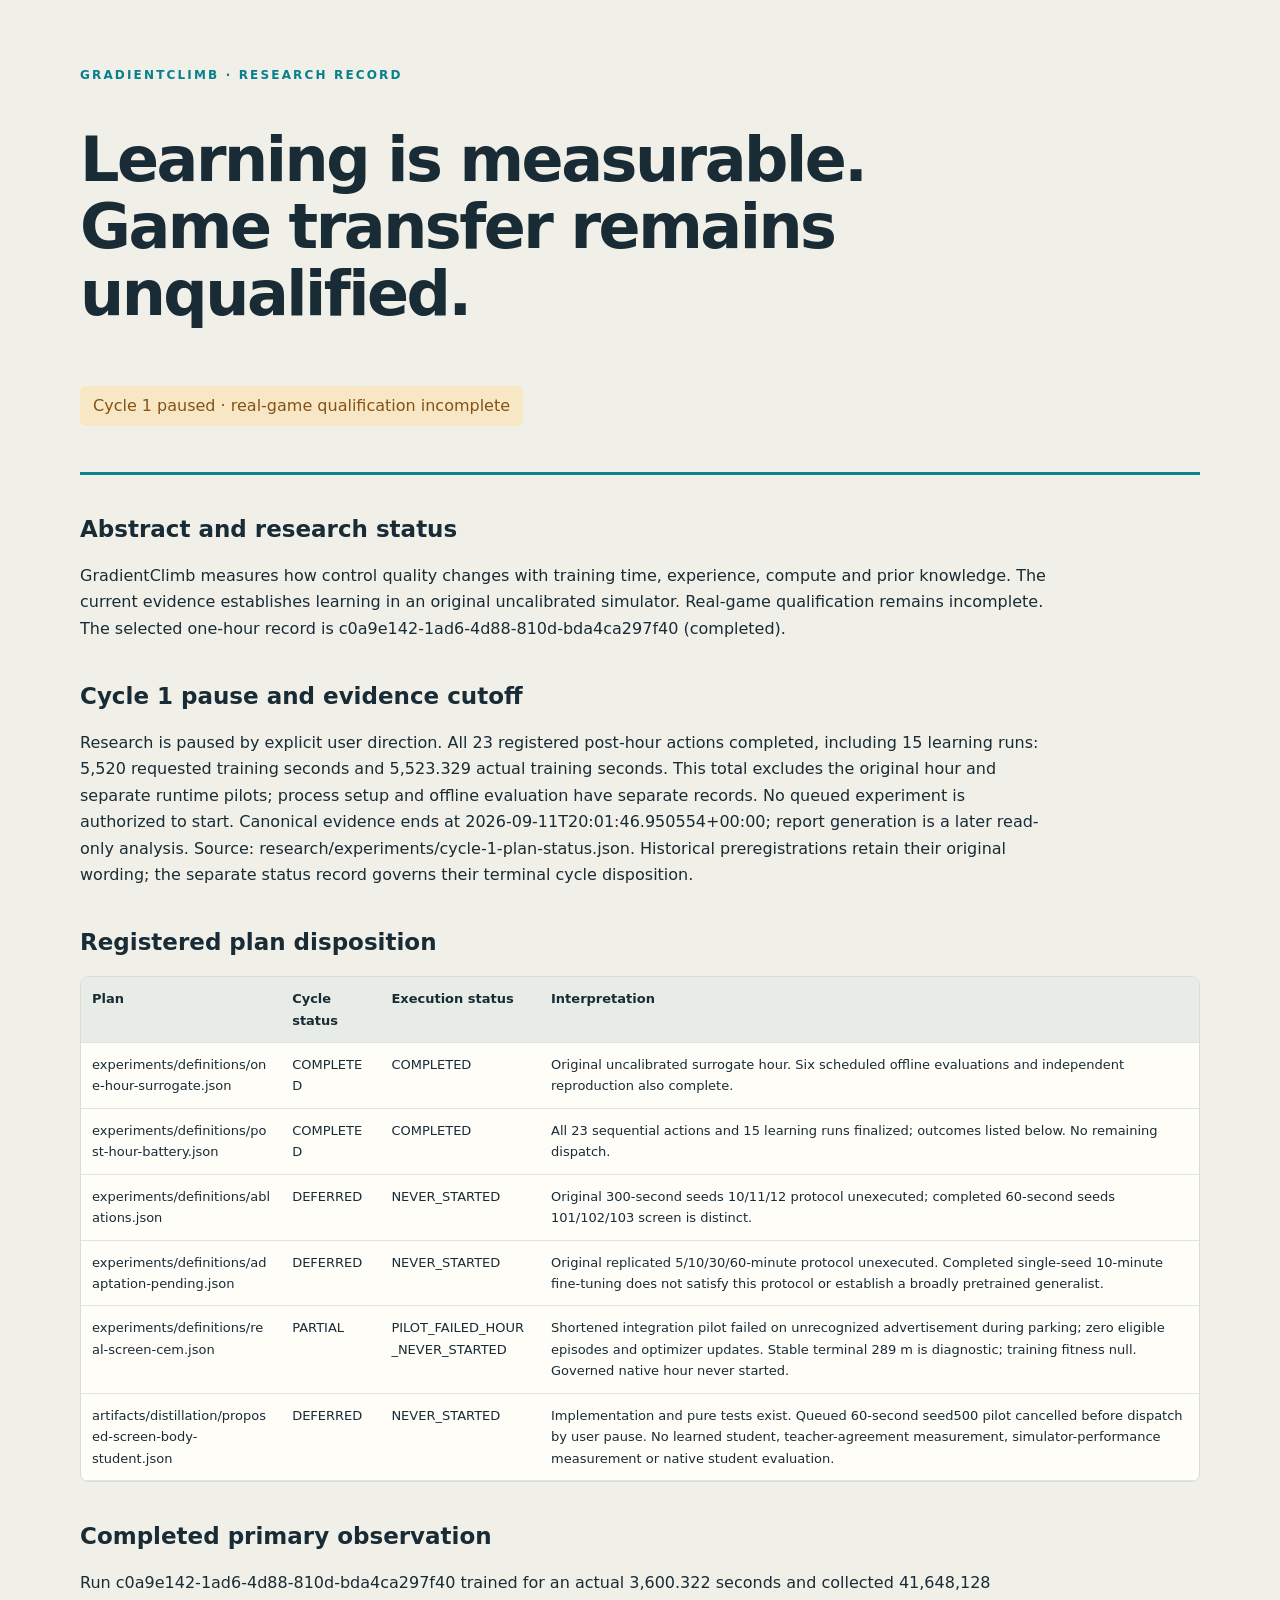
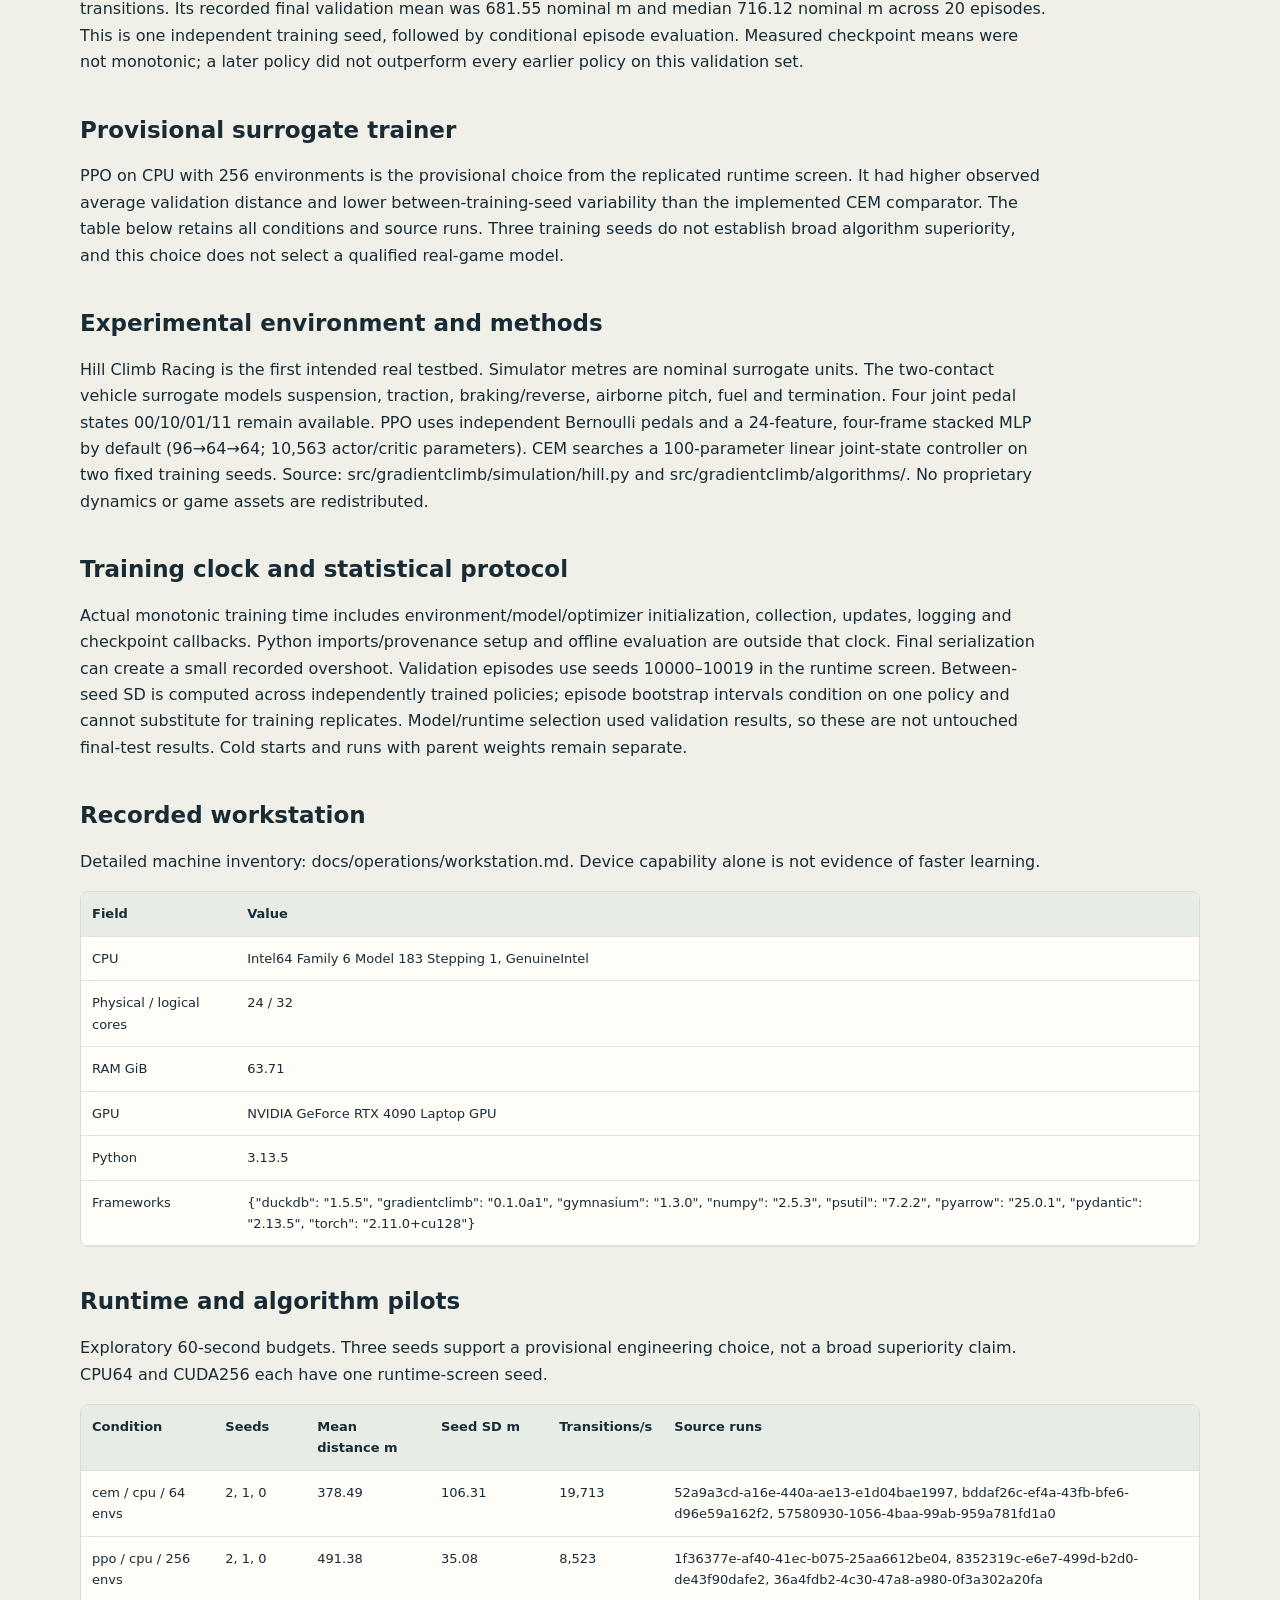
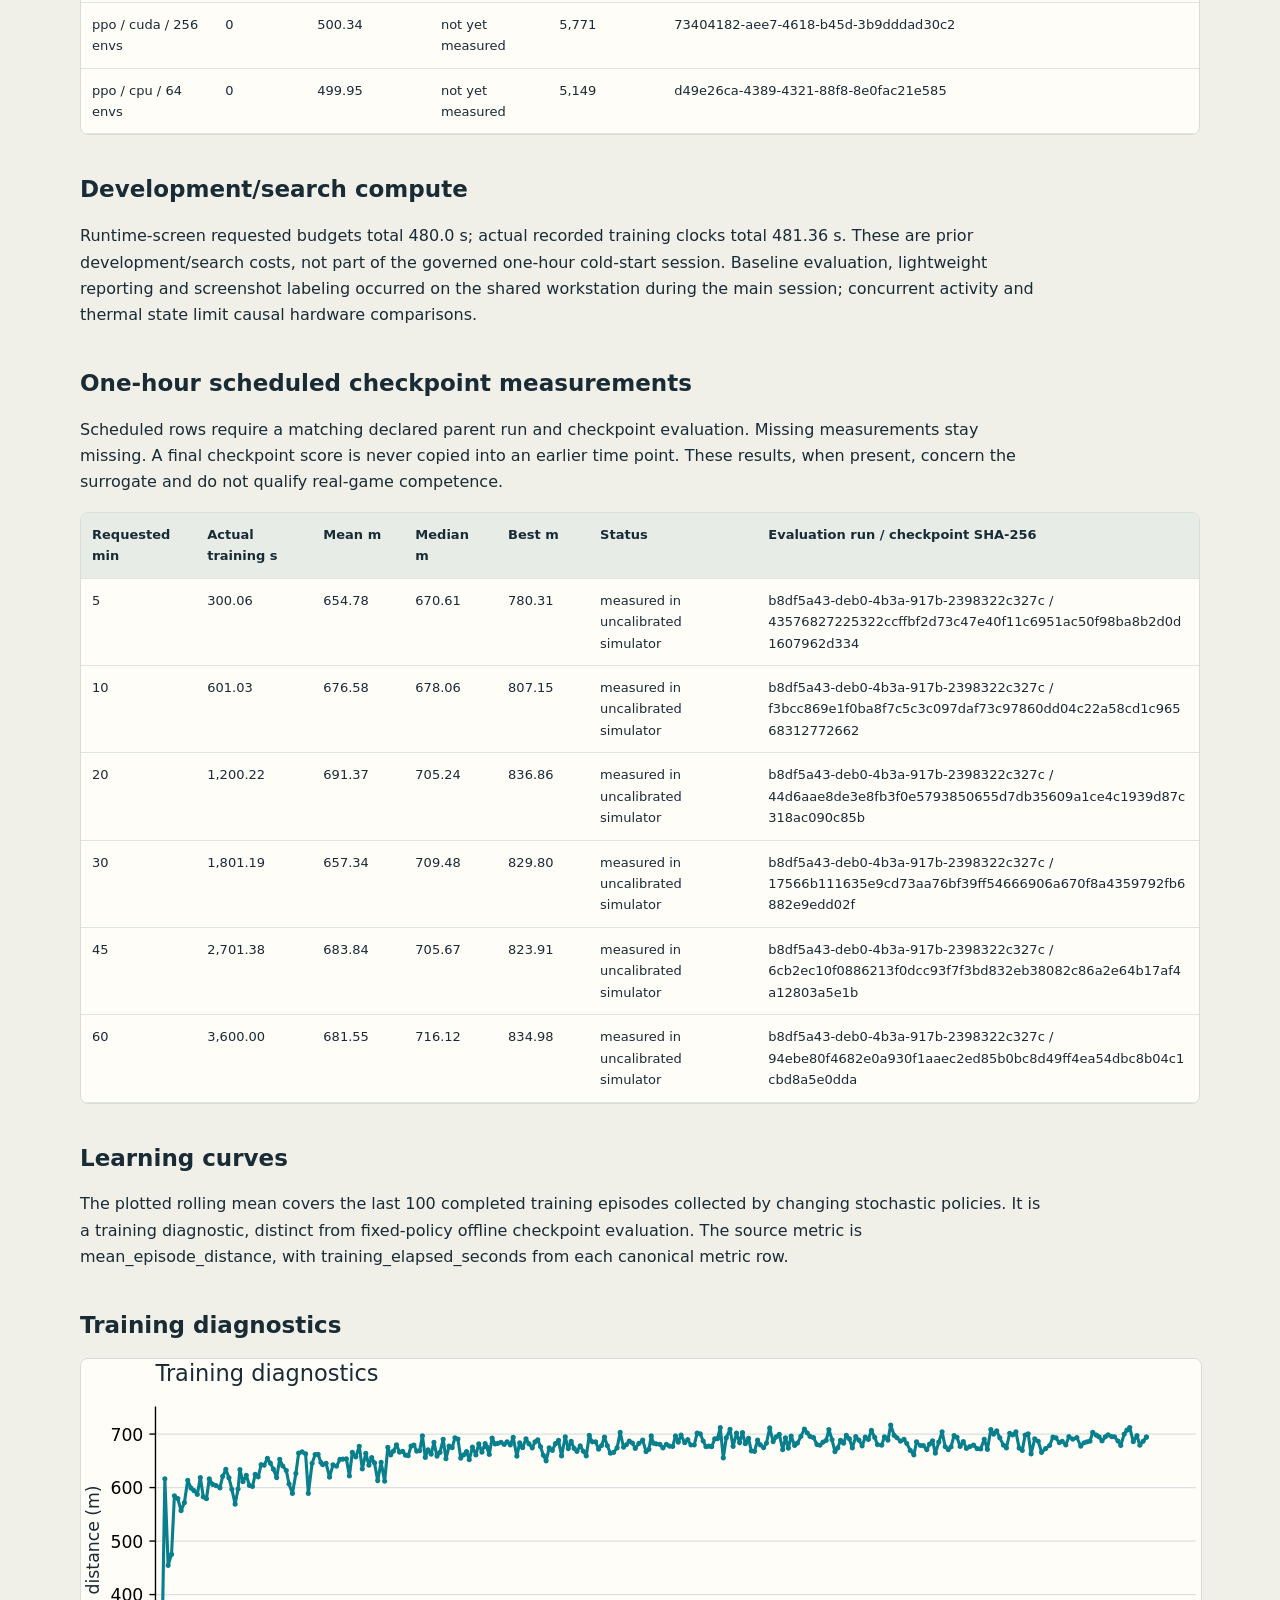
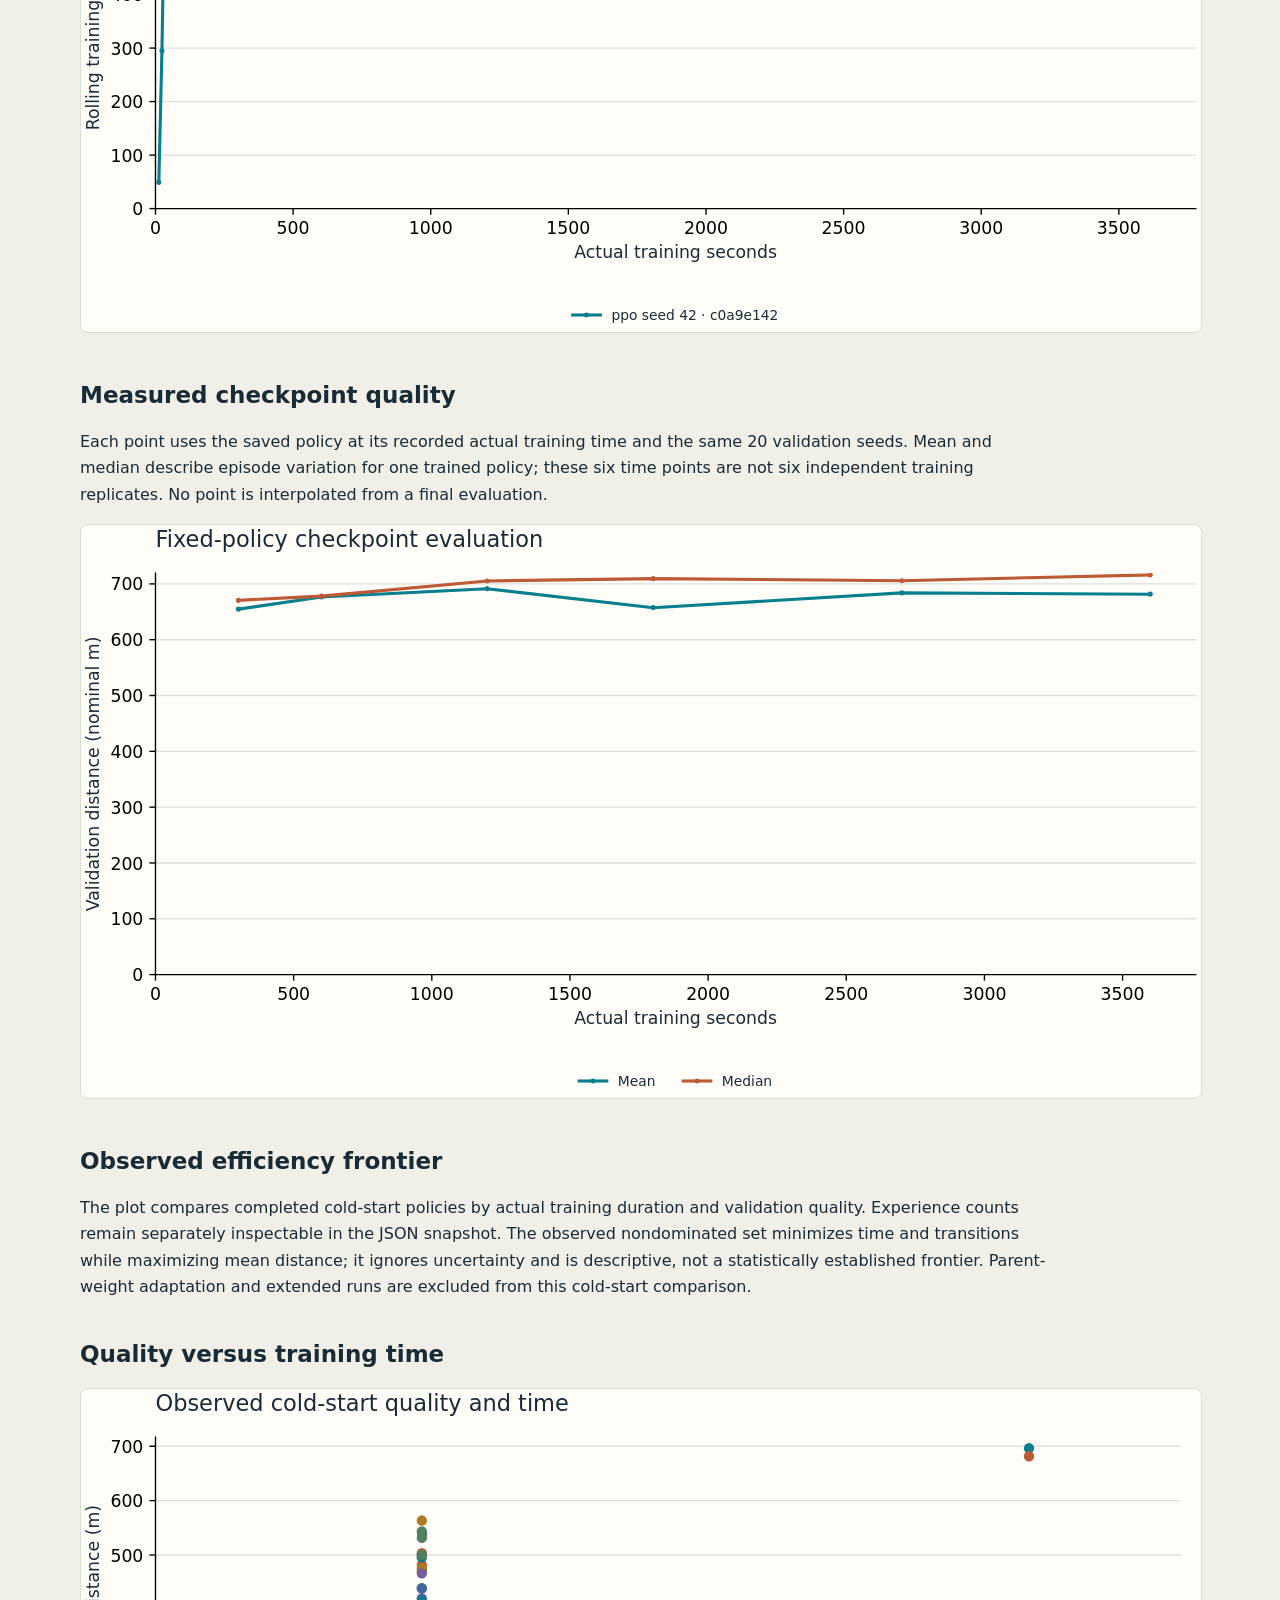
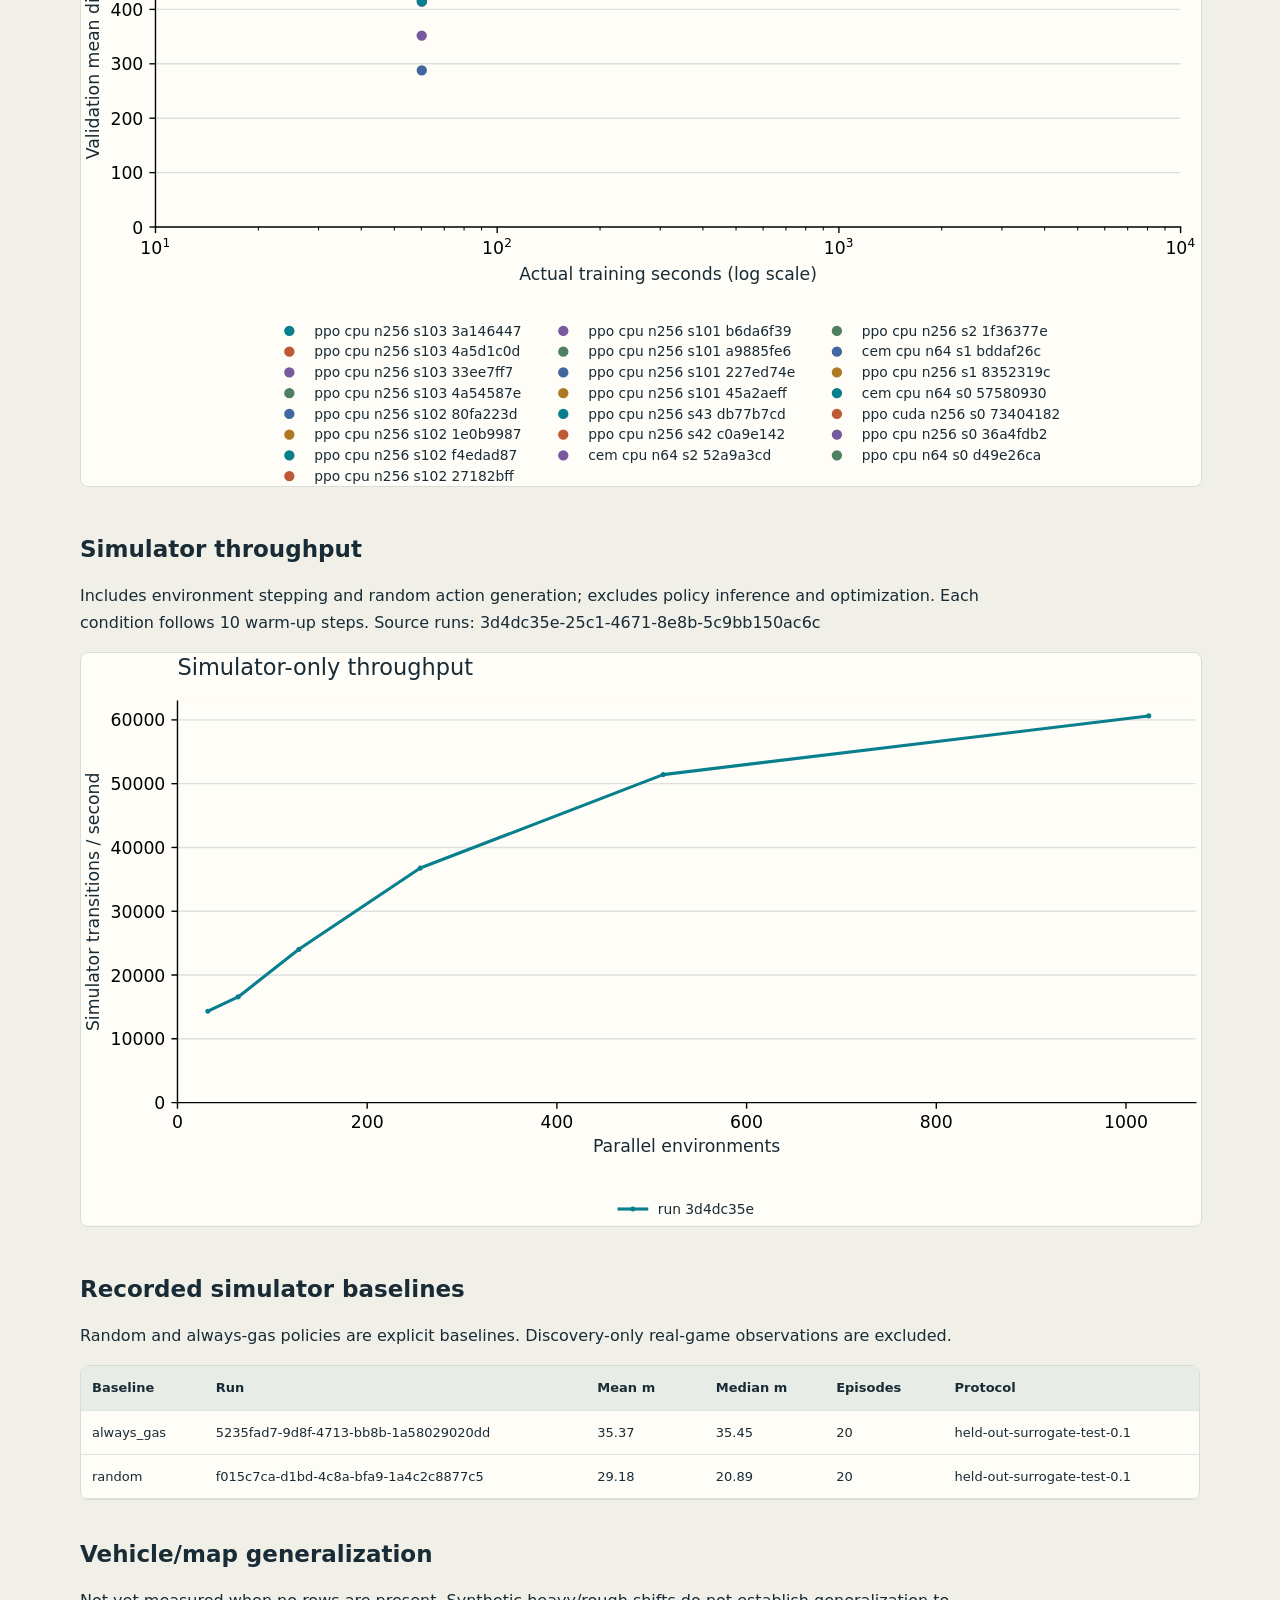
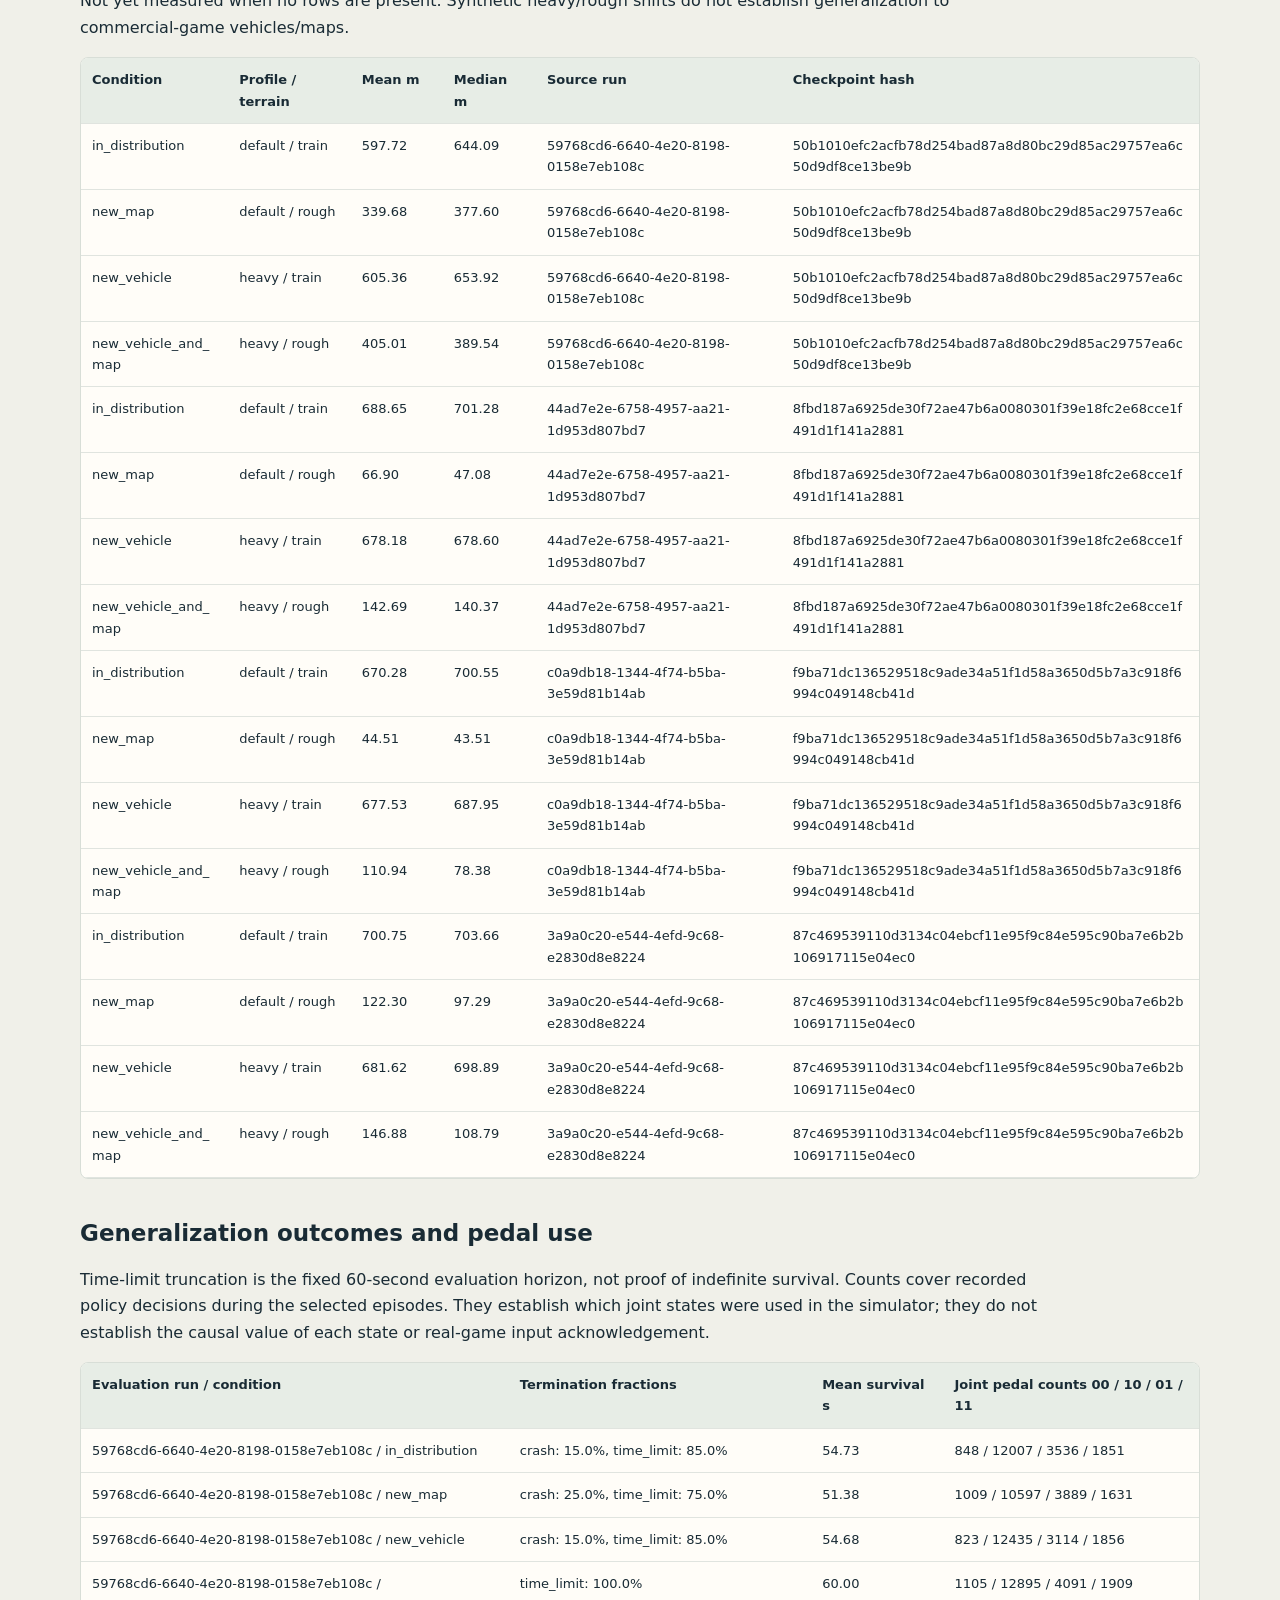
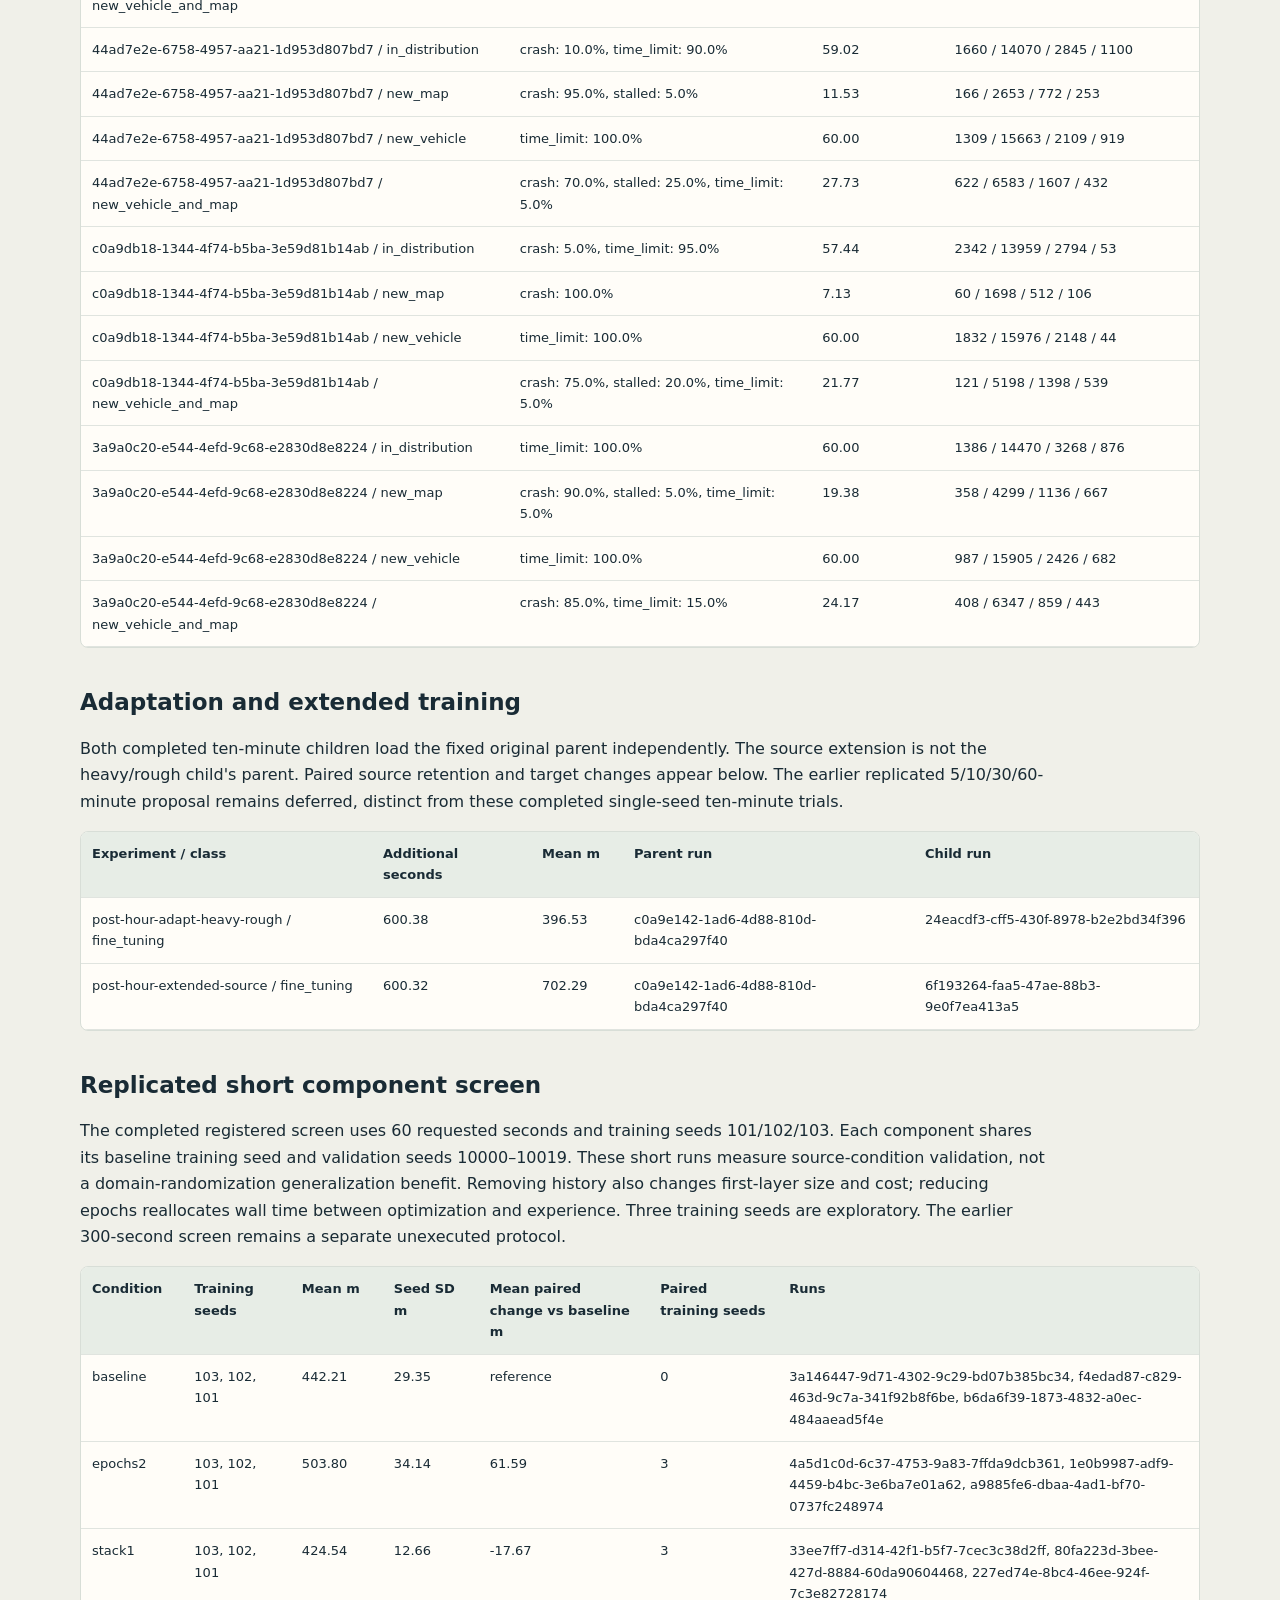
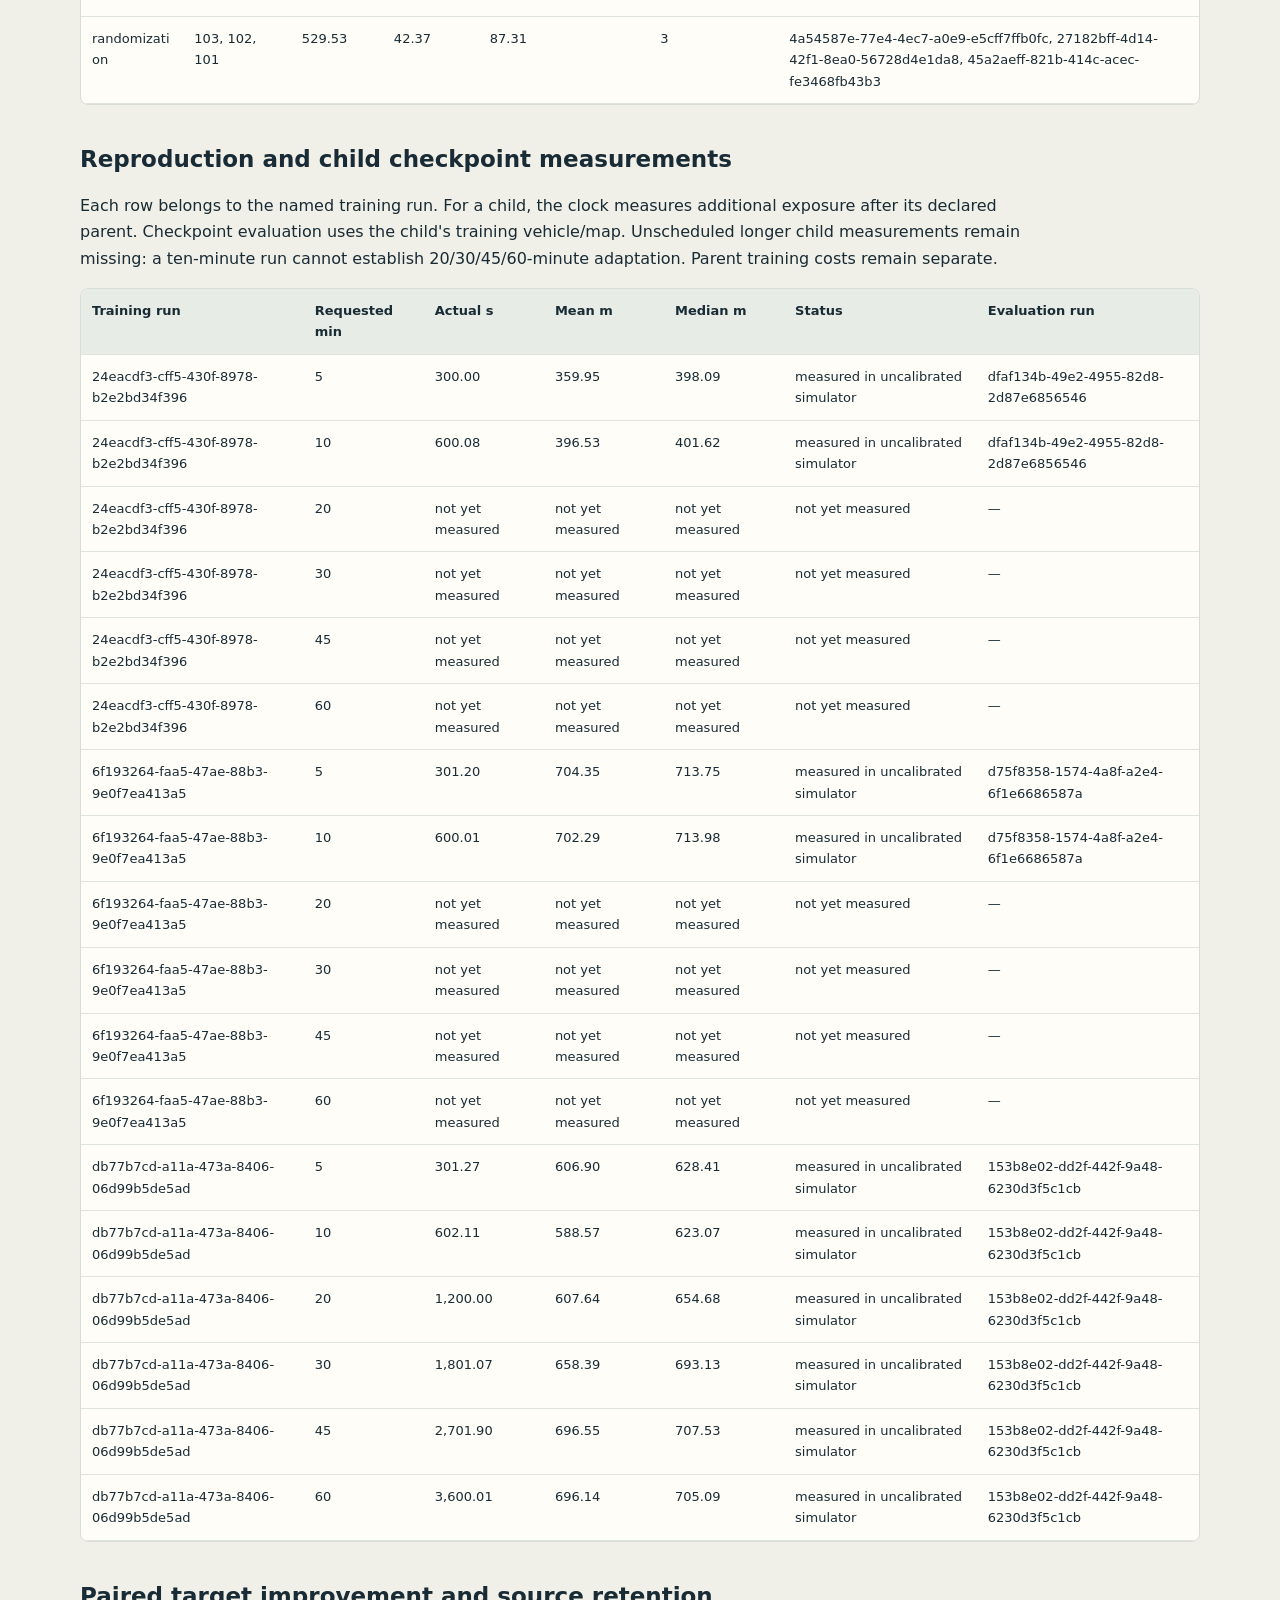
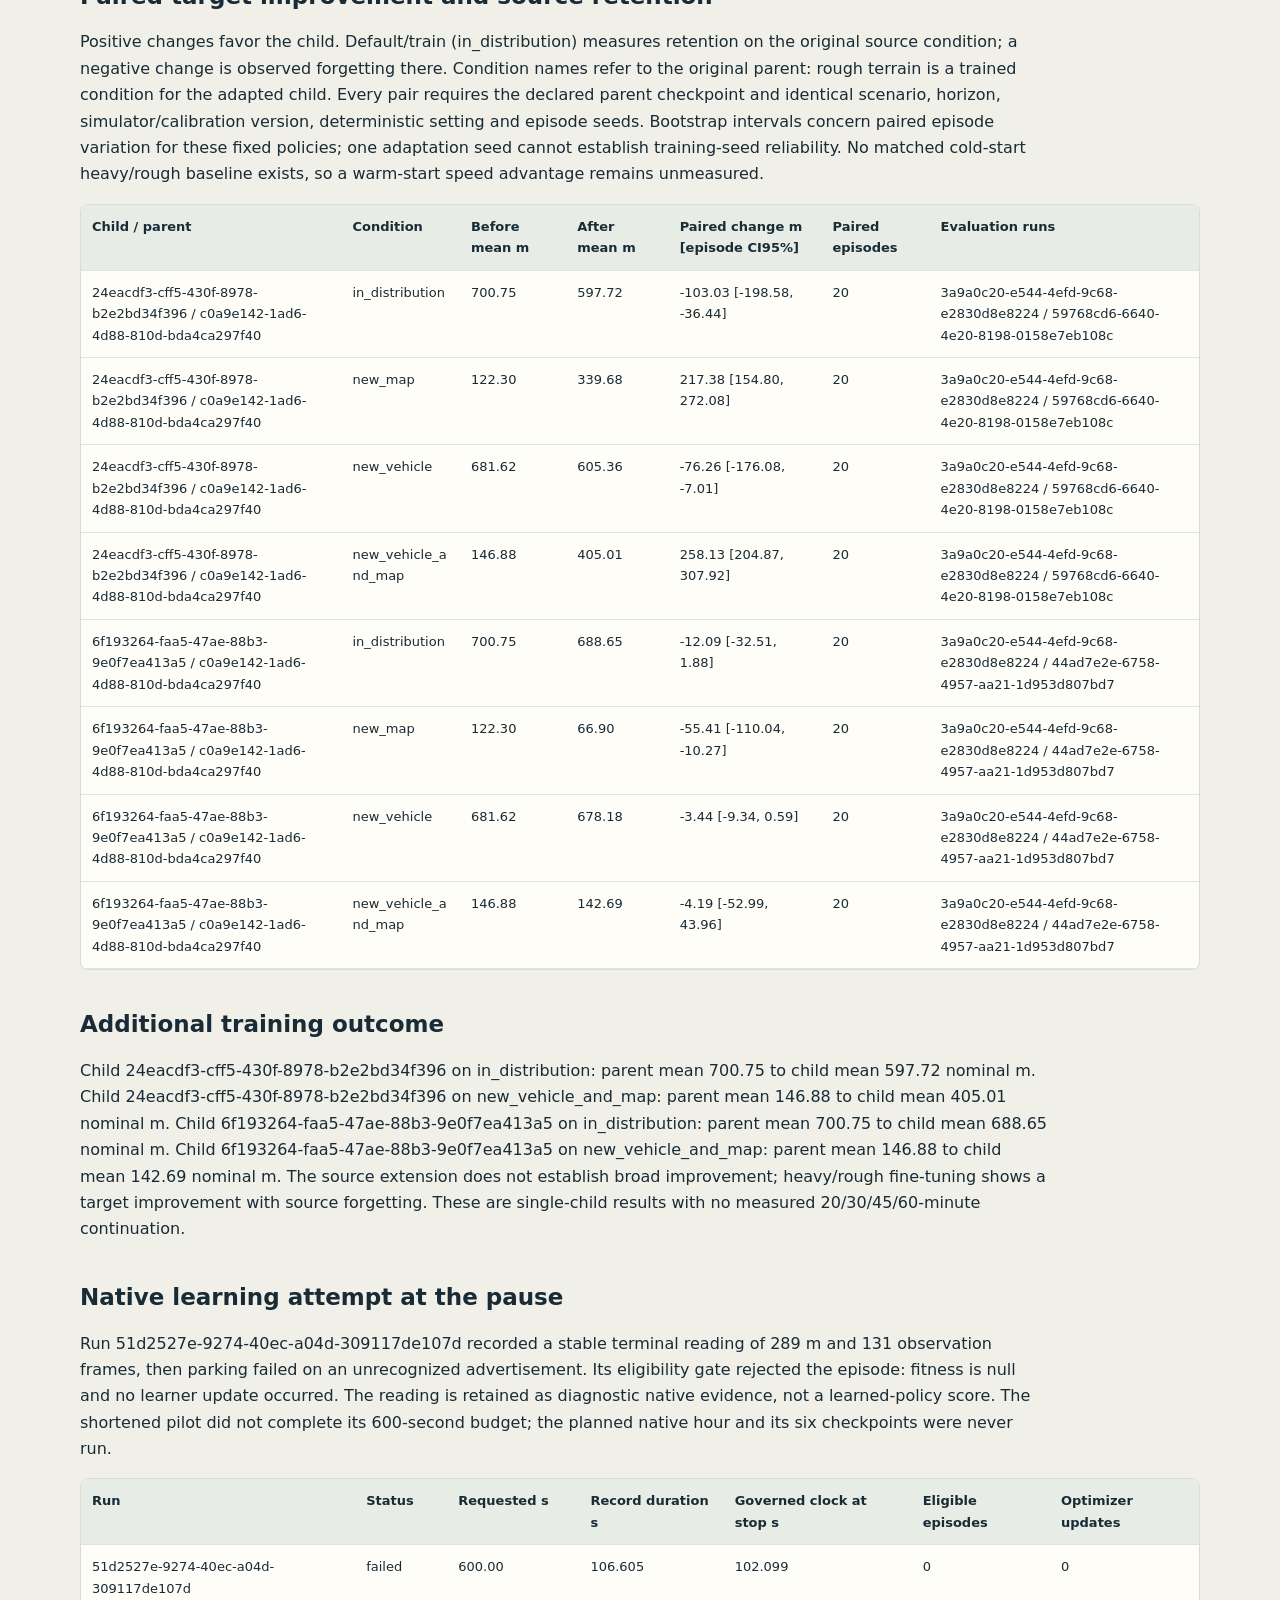
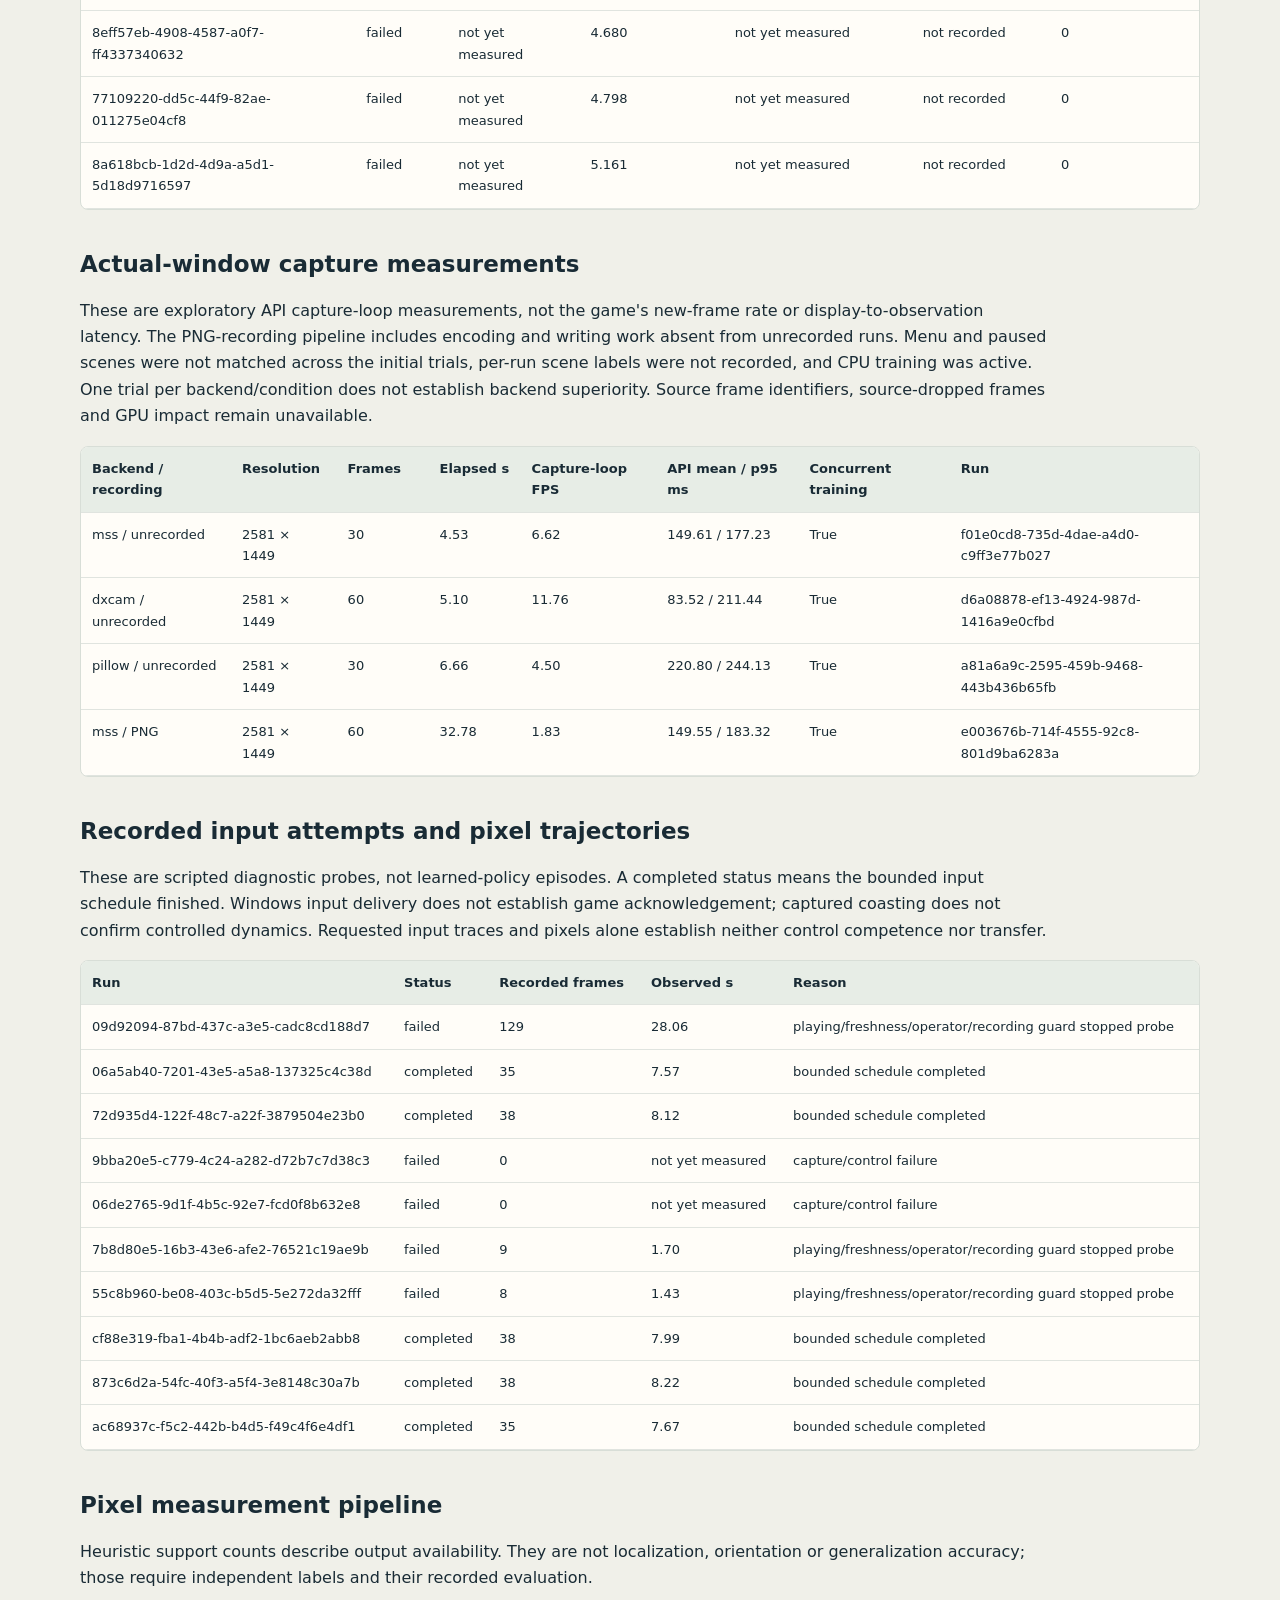
==== commit ebab4efd: "Stabilize and document the paused first research cycle" ====
--- a/research/reports/gradientclimb-research-report.html
+++ b/research/reports/gradientclimb-research-report.html
@@ -1,4 +1,4 @@
-<!doctype html><html lang="en"><head><meta charset="utf-8"><meta name="viewport" content="width=device-width,initial-scale=1"><title>GradientClimb research report</title><style>body{margin:0;background:#f0f0e9;color:#192b35;font:16px/1.65 system-ui,sans-serif}main{max-width:1120px;margin:auto;padding:54px 28px 80px}header{border-bottom:3px solid #0b8587;padding-bottom:30px}h1{font-size:clamp(34px,5vw,62px);line-height:1.08;letter-spacing:-.04em}.eyebrow{letter-spacing:.18em;color:#087f8c;font-size:12px;font-weight:750}.status,.missing{color:#865215}.status{display:inline-block;background:#f7e7c4;padding:7px 13px;border-radius:6px}section{margin-top:40px}h2{font-size:23px;line-height:1.25}p{max-width:95ch}.table-wrap{overflow:auto;background:#fffdf8;border:1px solid #d8ded7;border-radius:8px}table{border-collapse:collapse;width:100%;font-size:13px}th,td{padding:11px;text-align:left;border-bottom:1px solid #e0e4df;vertical-align:top}th{background:#e7ede6}td{overflow-wrap:anywhere;min-width:70px}svg{width:100%;height:auto;border:1px solid #d8ded7;border-radius:8px;font-family:system-ui,sans-serif}details{margin-top:40px}pre{overflow:auto;background:white;padding:16px;font-size:11px}@media print{body{background:white}main{padding:0}section{break-inside:avoid}h1{font-size:34px}details{display:none}}</style></head><body><main><header><p class="eyebrow">GRADIENTCLIMB · RESEARCH RECORD</p><h1>Learning is measurable.<br>Game transfer remains unqualified.</h1><p class="status">Active research · real-game qualification incomplete</p></header><section><h2>Abstract and research status</h2><p>GradientClimb measures how control quality changes with training time, experience, compute and prior knowledge. The current evidence establishes learning in an original uncalibrated simulator. Real-game qualification remains incomplete. The selected one-hour record is c0a9e142-1ad6-4d88-810d-bda4ca297f40 (completed).</p></section><section><h2>Completed primary observation</h2><p>Run c0a9e142-1ad6-4d88-810d-bda4ca297f40 trained for an actual 3,600.322 seconds and collected 41,648,128.0 transitions. Its recorded final validation mean was 681.55 nominal m and median 716.12 nominal m across 20 episodes. This is one independent training seed, followed by conditional episode evaluation. Measured checkpoint means were not monotonic; a later policy did not outperform every earlier policy on this validation set.</p></section><section><h2>Provisional surrogate trainer</h2><p>PPO on CPU with 256 environments is the provisional choice from the replicated runtime screen. It had higher observed average validation distance and lower between-training-seed variability than the implemented CEM comparator. The table below retains all conditions and source runs. Three training seeds do not establish broad algorithm superiority, and this choice does not select a qualified real-game model.</p></section><section><h2>Experimental environment and methods</h2><p>Hill Climb Racing is the first intended real testbed. Simulator metres are nominal surrogate units. The two-contact vehicle surrogate models suspension, traction, braking/reverse, airborne pitch, fuel and termination. Four joint pedal states 00/10/01/11 remain available. PPO uses independent Bernoulli pedals and a 24-feature, four-frame stacked MLP by default (96→64→64; 10,563 actor/critic parameters). CEM searches a 100-parameter linear joint-state controller on two fixed training seeds. Source: src/gradientclimb/simulation/hill.py and src/gradientclimb/algorithms/. No proprietary dynamics or game assets are redistributed.</p></section><section><h2>Training clock and statistical protocol</h2><p>Actual monotonic training time includes environment/model/optimizer initialization, collection, updates, logging and checkpoint callbacks. Python imports/provenance setup and offline evaluation are outside that clock. Final serialization can create a small recorded overshoot. Validation episodes use seeds 10000–10019 in the runtime screen. Between-seed SD is computed across independently trained policies; episode bootstrap intervals condition on one policy and cannot substitute for training replicates. Model/runtime selection used validation results, so these are not untouched final-test results. Cold starts and runs with parent weights remain separate.</p></section><section><h2>Recorded workstation</h2><p>Detailed machine inventory: docs/operations/workstation.md. Device capability alone is not evidence of faster learning.</p><div class="table-wrap"><table><thead><tr><th>Field</th><th>Value</th></tr></thead><tbody><tr><td>CPU</td><td>Intel64 Family 6 Model 183 Stepping 1, GenuineIntel</td></tr><tr><td>Physical / logical cores</td><td>24 / 32</td></tr><tr><td>RAM GiB</td><td>63.71</td></tr><tr><td>GPU</td><td>NVIDIA GeForce RTX 4090 Laptop GPU</td></tr><tr><td>Python</td><td>3.13.5</td></tr><tr><td>Frameworks</td><td>{&quot;duckdb&quot;: &quot;1.5.5&quot;, &quot;gradientclimb&quot;: &quot;0.1.0a1&quot;, &quot;gymnasium&quot;: &quot;1.3.0&quot;, &quot;numpy&quot;: &quot;2.5.3&quot;, &quot;psutil&quot;: &quot;7.2.2&quot;, &quot;pyarrow&quot;: &quot;25.0.1&quot;, &quot;pydantic&quot;: &quot;2.13.5&quot;, &quot;torch&quot;: &quot;2.11.0+cu128&quot;}</td></tr></tbody></table></div></section><section><h2>Runtime and algorithm pilots</h2><p>Exploratory 60-second budgets. Three seeds support a provisional engineering choice, not a broad superiority claim. CPU64 and CUDA256 each have one runtime-screen seed.</p><div class="table-wrap"><table><thead><tr><th>Condition</th><th>Seeds</th><th>Mean distance m</th><th>Seed SD m</th><th>Transitions/s</th><th>Source runs</th></tr></thead><tbody><tr><td>cem / cpu / 64 envs</td><td>2, 1, 0</td><td>378.49</td><td>106.31</td><td>19,713</td><td>52a9a3cd-a16e-440a-ae13-e1d04bae1997, bddaf26c-ef4a-43fb-bfe6-d96e59a162f2, 57580930-1056-4baa-99ab-959a781fd1a0</td></tr><tr><td>ppo / cpu / 256 envs</td><td>2, 1, 0</td><td>491.38</td><td>35.08</td><td>8,523</td><td>1f36377e-af40-41ec-b075-25aa6612be04, 8352319c-e6e7-499d-b2d0-de43f90dafe2, 36a4fdb2-4c30-47a8-a980-0f3a302a20fa</td></tr><tr><td>ppo / cuda / 256 envs</td><td>0</td><td>500.34</td><td>not yet measured</td><td>5,771</td><td>73404182-aee7-4618-b45d-3b9dddad30c2</td></tr><tr><td>ppo / cpu / 64 envs</td><td>0</td><td>499.95</td><td>not yet measured</td><td>5,149</td><td>d49e26ca-4389-4321-88f8-8e0fac21e585</td></tr></tbody></table></div></section><section><h2>Development/search compute</h2><p>Runtime-screen requested budgets total 480.0 s; actual recorded training clocks total 481.36 s. These are prior development/search costs, not part of the governed one-hour cold-start session. Baseline evaluation, lightweight reporting and screenshot labeling occurred on the shared workstation during the main session; concurrent activity and thermal state limit causal hardware comparisons.</p></section><section><h2>One-hour scheduled checkpoint measurements</h2><p>Scheduled rows require a matching declared parent run and checkpoint evaluation. Missing measurements stay missing. A final checkpoint score is never copied into an earlier time point. These results, when present, concern the surrogate and do not qualify real-game competence.</p><div class="table-wrap"><table><thead><tr><th>Requested min</th><th>Actual training s</th><th>Mean m</th><th>Median m</th><th>Best m</th><th>Status</th><th>Evaluation run / checkpoint SHA-256</th></tr></thead><tbody><tr><td>5</td><td>300.06</td><td>654.78</td><td>670.61</td><td>780.31</td><td>measured in uncalibrated simulator</td><td>b8df5a43-deb0-4b3a-917b-2398322c327c / 43576827225322ccffbf2d73c47e40f11c6951ac50f98ba8b2d0d1607962d334</td></tr><tr><td>10</td><td>601.03</td><td>676.58</td><td>678.06</td><td>807.15</td><td>measured in uncalibrated simulator</td><td>b8df5a43-deb0-4b3a-917b-2398322c327c / f3bcc869e1f0ba8f7c5c3c097daf73c97860dd04c22a58cd1c96568312772662</td></tr><tr><td>20</td><td>1,200.22</td><td>691.37</td><td>705.24</td><td>836.86</td><td>measured in uncalibrated simulator</td><td>b8df5a43-deb0-4b3a-917b-2398322c327c / 44d6aae8de3e8fb3f0e5793850655d7db35609a1ce4c1939d87c318ac090c85b</td></tr><tr><td>30</td><td>1,801.19</td><td>657.34</td><td>709.48</td><td>829.80</td><td>measured in uncalibrated simulator</td><td>b8df5a43-deb0-4b3a-917b-2398322c327c / 17566b111635e9cd73aa76bf39ff54666906a670f8a4359792fb6882e9edd02f</td></tr><tr><td>45</td><td>2,701.38</td><td>683.84</td><td>705.67</td><td>823.91</td><td>measured in uncalibrated simulator</td><td>b8df5a43-deb0-4b3a-917b-2398322c327c / 6cb2ec10f0886213f0dcc93f7f3bd832eb38082c86a2e64b17af4a12803a5e1b</td></tr><tr><td>60</td><td>3,600.00</td><td>681.55</td><td>716.12</td><td>834.98</td><td>measured in uncalibrated simulator</td><td>b8df5a43-deb0-4b3a-917b-2398322c327c / 94ebe80f4682e0a930f1aaec2ed85b0bc8d49ff4ea54dbc8b04c1cbd8a5e0dda</td></tr></tbody></table></div></section><section><h2>Learning curves</h2><p>The plotted rolling mean covers the last 100 completed training episodes collected by changing stochastic policies. It is a training diagnostic, distinct from fixed-policy offline checkpoint evaluation. The source metric is mean_episode_distance, with training_elapsed_seconds from each canonical metric row.</p></section><section><h2>Training diagnostics</h2><svg xmlns:xlink="http://www.w3.org/1999/xlink" width="648pt" height="331.2pt" viewBox="0 0 648 331.2" xmlns="http://www.w3.org/2000/svg" version="1.1">
+<!doctype html><html lang="en"><head><meta charset="utf-8"><meta name="viewport" content="width=device-width,initial-scale=1"><title>GradientClimb research report</title><style>body{margin:0;background:#f0f0e9;color:#192b35;font:16px/1.65 system-ui,sans-serif}main{max-width:1120px;margin:auto;padding:54px 28px 80px}header{border-bottom:3px solid #0b8587;padding-bottom:30px}h1{font-size:clamp(34px,5vw,62px);line-height:1.08;letter-spacing:-.04em}.eyebrow{letter-spacing:.18em;color:#087f8c;font-size:12px;font-weight:750}.status,.missing{color:#865215}.status{display:inline-block;background:#f7e7c4;padding:7px 13px;border-radius:6px}section{margin-top:40px}h2{font-size:23px;line-height:1.25}p{max-width:95ch}.table-wrap{overflow:auto;background:#fffdf8;border:1px solid #d8ded7;border-radius:8px}table{border-collapse:collapse;width:100%;font-size:13px}th,td{padding:11px;text-align:left;border-bottom:1px solid #e0e4df;vertical-align:top}th{background:#e7ede6}td{overflow-wrap:anywhere;min-width:70px}svg{width:100%;height:auto;border:1px solid #d8ded7;border-radius:8px;font-family:system-ui,sans-serif}details{margin-top:40px}pre{overflow:auto;background:white;padding:16px;font-size:11px}@media print{body{background:white}main{padding:0}section{break-inside:avoid}h1{font-size:34px}details{display:none}}</style></head><body><main><header><p class="eyebrow">GRADIENTCLIMB · RESEARCH RECORD</p><h1>Learning is measurable.<br>Game transfer remains unqualified.</h1><p class="status">Cycle 1 paused · real-game qualification incomplete</p></header><section><h2>Abstract and research status</h2><p>GradientClimb measures how control quality changes with training time, experience, compute and prior knowledge. The current evidence establishes learning in an original uncalibrated simulator. Real-game qualification remains incomplete. The selected one-hour record is c0a9e142-1ad6-4d88-810d-bda4ca297f40 (completed).</p></section><section><h2>Cycle 1 pause and evidence cutoff</h2><p>Research is paused by explicit user direction. All 23 registered post-hour actions completed, including 15 learning runs: 5,520 requested training seconds and 5,523.329 actual training seconds. This total excludes the original hour and separate runtime pilots; process setup and offline evaluation have separate records. No queued experiment is authorized to start. Canonical evidence ends at 2026-09-11T20:01:46.950554+00:00; report generation is a later read-only analysis. Source: research/experiments/cycle-1-plan-status.json. Historical preregistrations retain their original wording; the separate status record governs their terminal cycle disposition.</p></section><section><h2>Registered plan disposition</h2><div class="table-wrap"><table><thead><tr><th>Plan</th><th>Cycle status</th><th>Execution status</th><th>Interpretation</th></tr></thead><tbody><tr><td>experiments/definitions/one-hour-surrogate.json</td><td>COMPLETED</td><td>COMPLETED</td><td>Original uncalibrated surrogate hour. Six scheduled offline evaluations and independent reproduction also complete.</td></tr><tr><td>experiments/definitions/post-hour-battery.json</td><td>COMPLETED</td><td>COMPLETED</td><td>All 23 sequential actions and 15 learning runs finalized; outcomes listed below. No remaining dispatch.</td></tr><tr><td>experiments/definitions/ablations.json</td><td>DEFERRED</td><td>NEVER_STARTED</td><td>Original 300-second seeds 10/11/12 protocol unexecuted; completed 60-second seeds 101/102/103 screen is distinct.</td></tr><tr><td>experiments/definitions/adaptation-pending.json</td><td>DEFERRED</td><td>NEVER_STARTED</td><td>Original replicated 5/10/30/60-minute protocol unexecuted. Completed single-seed 10-minute fine-tuning does not satisfy this protocol or establish a broadly pretrained generalist.</td></tr><tr><td>experiments/definitions/real-screen-cem.json</td><td>PARTIAL</td><td>PILOT_FAILED_HOUR_NEVER_STARTED</td><td>Shortened integration pilot failed on unrecognized advertisement during parking; zero eligible episodes and optimizer updates. Stable terminal 289 m is diagnostic; training fitness null. Governed native hour never started.</td></tr><tr><td>artifacts/distillation/proposed-screen-body-student.json</td><td>DEFERRED</td><td>NEVER_STARTED</td><td>Implementation and pure tests exist. Queued 60-second seed500 pilot cancelled before dispatch by user pause. No learned student, teacher-agreement measurement, simulator-performance measurement or native student evaluation.</td></tr></tbody></table></div></section><section><h2>Completed primary observation</h2><p>Run c0a9e142-1ad6-4d88-810d-bda4ca297f40 trained for an actual 3,600.322 seconds and collected 41,648,128 transitions. Its recorded final validation mean was 681.55 nominal m and median 716.12 nominal m across 20 episodes. This is one independent training seed, followed by conditional episode evaluation. Measured checkpoint means were not monotonic; a later policy did not outperform every earlier policy on this validation set.</p></section><section><h2>Provisional surrogate trainer</h2><p>PPO on CPU with 256 environments is the provisional choice from the replicated runtime screen. It had higher observed average validation distance and lower between-training-seed variability than the implemented CEM comparator. The table below retains all conditions and source runs. Three training seeds do not establish broad algorithm superiority, and this choice does not select a qualified real-game model.</p></section><section><h2>Experimental environment and methods</h2><p>Hill Climb Racing is the first intended real testbed. Simulator metres are nominal surrogate units. The two-contact vehicle surrogate models suspension, traction, braking/reverse, airborne pitch, fuel and termination. Four joint pedal states 00/10/01/11 remain available. PPO uses independent Bernoulli pedals and a 24-feature, four-frame stacked MLP by default (96→64→64; 10,563 actor/critic parameters). CEM searches a 100-parameter linear joint-state controller on two fixed training seeds. Source: src/gradientclimb/simulation/hill.py and src/gradientclimb/algorithms/. No proprietary dynamics or game assets are redistributed.</p></section><section><h2>Training clock and statistical protocol</h2><p>Actual monotonic training time includes environment/model/optimizer initialization, collection, updates, logging and checkpoint callbacks. Python imports/provenance setup and offline evaluation are outside that clock. Final serialization can create a small recorded overshoot. Validation episodes use seeds 10000–10019 in the runtime screen. Between-seed SD is computed across independently trained policies; episode bootstrap intervals condition on one policy and cannot substitute for training replicates. Model/runtime selection used validation results, so these are not untouched final-test results. Cold starts and runs with parent weights remain separate.</p></section><section><h2>Recorded workstation</h2><p>Detailed machine inventory: docs/operations/workstation.md. Device capability alone is not evidence of faster learning.</p><div class="table-wrap"><table><thead><tr><th>Field</th><th>Value</th></tr></thead><tbody><tr><td>CPU</td><td>Intel64 Family 6 Model 183 Stepping 1, GenuineIntel</td></tr><tr><td>Physical / logical cores</td><td>24 / 32</td></tr><tr><td>RAM GiB</td><td>63.71</td></tr><tr><td>GPU</td><td>NVIDIA GeForce RTX 4090 Laptop GPU</td></tr><tr><td>Python</td><td>3.13.5</td></tr><tr><td>Frameworks</td><td>{&quot;duckdb&quot;: &quot;1.5.5&quot;, &quot;gradientclimb&quot;: &quot;0.1.0a1&quot;, &quot;gymnasium&quot;: &quot;1.3.0&quot;, &quot;numpy&quot;: &quot;2.5.3&quot;, &quot;psutil&quot;: &quot;7.2.2&quot;, &quot;pyarrow&quot;: &quot;25.0.1&quot;, &quot;pydantic&quot;: &quot;2.13.5&quot;, &quot;torch&quot;: &quot;2.11.0+cu128&quot;}</td></tr></tbody></table></div></section><section><h2>Runtime and algorithm pilots</h2><p>Exploratory 60-second budgets. Three seeds support a provisional engineering choice, not a broad superiority claim. CPU64 and CUDA256 each have one runtime-screen seed.</p><div class="table-wrap"><table><thead><tr><th>Condition</th><th>Seeds</th><th>Mean distance m</th><th>Seed SD m</th><th>Transitions/s</th><th>Source runs</th></tr></thead><tbody><tr><td>cem / cpu / 64 envs</td><td>2, 1, 0</td><td>378.49</td><td>106.31</td><td>19,713</td><td>52a9a3cd-a16e-440a-ae13-e1d04bae1997, bddaf26c-ef4a-43fb-bfe6-d96e59a162f2, 57580930-1056-4baa-99ab-959a781fd1a0</td></tr><tr><td>ppo / cpu / 256 envs</td><td>2, 1, 0</td><td>491.38</td><td>35.08</td><td>8,523</td><td>1f36377e-af40-41ec-b075-25aa6612be04, 8352319c-e6e7-499d-b2d0-de43f90dafe2, 36a4fdb2-4c30-47a8-a980-0f3a302a20fa</td></tr><tr><td>ppo / cuda / 256 envs</td><td>0</td><td>500.34</td><td>not yet measured</td><td>5,771</td><td>73404182-aee7-4618-b45d-3b9dddad30c2</td></tr><tr><td>ppo / cpu / 64 envs</td><td>0</td><td>499.95</td><td>not yet measured</td><td>5,149</td><td>d49e26ca-4389-4321-88f8-8e0fac21e585</td></tr></tbody></table></div></section><section><h2>Development/search compute</h2><p>Runtime-screen requested budgets total 480.0 s; actual recorded training clocks total 481.36 s. These are prior development/search costs, not part of the governed one-hour cold-start session. Baseline evaluation, lightweight reporting and screenshot labeling occurred on the shared workstation during the main session; concurrent activity and thermal state limit causal hardware comparisons.</p></section><section><h2>One-hour scheduled checkpoint measurements</h2><p>Scheduled rows require a matching declared parent run and checkpoint evaluation. Missing measurements stay missing. A final checkpoint score is never copied into an earlier time point. These results, when present, concern the surrogate and do not qualify real-game competence.</p><div class="table-wrap"><table><thead><tr><th>Requested min</th><th>Actual training s</th><th>Mean m</th><th>Median m</th><th>Best m</th><th>Status</th><th>Evaluation run / checkpoint SHA-256</th></tr></thead><tbody><tr><td>5</td><td>300.06</td><td>654.78</td><td>670.61</td><td>780.31</td><td>measured in uncalibrated simulator</td><td>b8df5a43-deb0-4b3a-917b-2398322c327c / 43576827225322ccffbf2d73c47e40f11c6951ac50f98ba8b2d0d1607962d334</td></tr><tr><td>10</td><td>601.03</td><td>676.58</td><td>678.06</td><td>807.15</td><td>measured in uncalibrated simulator</td><td>b8df5a43-deb0-4b3a-917b-2398322c327c / f3bcc869e1f0ba8f7c5c3c097daf73c97860dd04c22a58cd1c96568312772662</td></tr><tr><td>20</td><td>1,200.22</td><td>691.37</td><td>705.24</td><td>836.86</td><td>measured in uncalibrated simulator</td><td>b8df5a43-deb0-4b3a-917b-2398322c327c / 44d6aae8de3e8fb3f0e5793850655d7db35609a1ce4c1939d87c318ac090c85b</td></tr><tr><td>30</td><td>1,801.19</td><td>657.34</td><td>709.48</td><td>829.80</td><td>measured in uncalibrated simulator</td><td>b8df5a43-deb0-4b3a-917b-2398322c327c / 17566b111635e9cd73aa76bf39ff54666906a670f8a4359792fb6882e9edd02f</td></tr><tr><td>45</td><td>2,701.38</td><td>683.84</td><td>705.67</td><td>823.91</td><td>measured in uncalibrated simulator</td><td>b8df5a43-deb0-4b3a-917b-2398322c327c / 6cb2ec10f0886213f0dcc93f7f3bd832eb38082c86a2e64b17af4a12803a5e1b</td></tr><tr><td>60</td><td>3,600.00</td><td>681.55</td><td>716.12</td><td>834.98</td><td>measured in uncalibrated simulator</td><td>b8df5a43-deb0-4b3a-917b-2398322c327c / 94ebe80f4682e0a930f1aaec2ed85b0bc8d49ff4ea54dbc8b04c1cbd8a5e0dda</td></tr></tbody></table></div></section><section><h2>Learning curves</h2><p>The plotted rolling mean covers the last 100 completed training episodes collected by changing stochastic policies. It is a training diagnostic, distinct from fixed-policy offline checkpoint evaluation. The source metric is mean_episode_distance, with training_elapsed_seconds from each canonical metric row.</p></section><section><h2>Training diagnostics</h2><svg xmlns:xlink="http://www.w3.org/1999/xlink" width="648pt" height="331.2pt" viewBox="0 0 648 331.2" xmlns="http://www.w3.org/2000/svg" version="1.1">
  <metadata>
   <rdf:RDF xmlns:dc="http://purl.org/dc/elements/1.1/" xmlns:cc="http://creativecommons.org/ns#" xmlns:rdf="http://www.w3.org/1999/02/22-rdf-syntax-ns#">
    <cc:Work>
@@ -37,12 +37,12 @@
     <g id="xtick_1">
      <g id="line2d_1">
       <defs>
-       <path id="m1eb9c210ec" d="M 0 0
+       <path id="mc1e29addab" d="M 0 0
 L 0 3.5
 " style="stroke: #000000; stroke-width: 0.8"/>
       </defs>
       <g>
-       <use xlink:href="#m1eb9c210ec" x="43.088521" y="260.119693" style="stroke: #000000; stroke-width: 0.8"/>
+       <use xlink:href="#mc1e29addab" x="43.088521" y="260.119693" style="stroke: #000000; stroke-width: 0.8"/>
       </g>
      </g>
      <g id="text_1">
@@ -52,7 +52,7 @@
     <g id="xtick_2">
      <g id="line2d_2">
       <g>
-       <use xlink:href="#m1eb9c210ec" x="122.715586" y="260.119693" style="stroke: #000000; stroke-width: 0.8"/>
+       <use xlink:href="#mc1e29addab" x="122.715586" y="260.119693" style="stroke: #000000; stroke-width: 0.8"/>
       </g>
      </g>
      <g id="text_2">
@@ -62,7 +62,7 @@
     <g id="xtick_3">
      <g id="line2d_3">
       <g>
-       <use xlink:href="#m1eb9c210ec" x="202.342651" y="260.119693" style="stroke: #000000; stroke-width: 0.8"/>
+       <use xlink:href="#mc1e29addab" x="202.342651" y="260.119693" style="stroke: #000000; stroke-width: 0.8"/>
       </g>
      </g>
      <g id="text_3">
@@ -72,7 +72,7 @@
     <g id="xtick_4">
      <g id="line2d_4">
       <g>
-       <use xlink:href="#m1eb9c210ec" x="281.969716" y="260.119693" style="stroke: #000000; stroke-width: 0.8"/>
+       <use xlink:href="#mc1e29addab" x="281.969716" y="260.119693" style="stroke: #000000; stroke-width: 0.8"/>
       </g>
      </g>
      <g id="text_4">
@@ -82,7 +82,7 @@
     <g id="xtick_5">
      <g id="line2d_5">
       <g>
-       <use xlink:href="#m1eb9c210ec" x="361.596781" y="260.119693" style="stroke: #000000; stroke-width: 0.8"/>
+       <use xlink:href="#mc1e29addab" x="361.596781" y="260.119693" style="stroke: #000000; stroke-width: 0.8"/>
       </g>
      </g>
      <g id="text_5">
@@ -92,7 +92,7 @@
     <g id="xtick_6">
      <g id="line2d_6">
       <g>
-       <use xlink:href="#m1eb9c210ec" x="441.223845" y="260.119693" style="stroke: #000000; stroke-width: 0.8"/>
+       <use xlink:href="#mc1e29addab" x="441.223845" y="260.119693" style="stroke: #000000; stroke-width: 0.8"/>
       </g>
      </g>
      <g id="text_6">
@@ -102,7 +102,7 @@
     <g id="xtick_7">
      <g id="line2d_7">
       <g>
-       <use xlink:href="#m1eb9c210ec" x="520.85091" y="260.119693" style="stroke: #000000; stroke-width: 0.8"/>
+       <use xlink:href="#mc1e29addab" x="520.85091" y="260.119693" style="stroke: #000000; stroke-width: 0.8"/>
       </g>
      </g>
      <g id="text_7">
@@ -112,7 +112,7 @@
     <g id="xtick_8">
      <g id="line2d_8">
       <g>
-       <use xlink:href="#m1eb9c210ec" x="600.477975" y="260.119693" style="stroke: #000000; stroke-width: 0.8"/>
+       <use xlink:href="#mc1e29addab" x="600.477975" y="260.119693" style="stroke: #000000; stroke-width: 0.8"/>
       </g>
      </g>
      <g id="text_8">
@@ -128,16 +128,16 @@
      <g id="line2d_9">
       <path d="M 43.088521 260.119693
 L 644.99976 260.119693
-" clip-path="url(#p790fa425fa)" style="fill: none; stroke: #dce1df; stroke-width: 0.8; stroke-linecap: square"/>
+" clip-path="url(#p844e3ce97a)" style="fill: none; stroke: #dce1df; stroke-width: 0.8; stroke-linecap: square"/>
      </g>
      <g id="line2d_10">
       <defs>
-       <path id="md7b1e3fe02" d="M 0 0
+       <path id="m6d10eb9364" d="M 0 0
 L -3.5 0
 " style="stroke: #000000; stroke-width: 0.8"/>
       </defs>
       <g>
-       <use xlink:href="#md7b1e3fe02" x="43.088521" y="260.119693" style="stroke: #000000; stroke-width: 0.8"/>
+       <use xlink:href="#m6d10eb9364" x="43.088521" y="260.119693" style="stroke: #000000; stroke-width: 0.8"/>
       </g>
      </g>
      <g id="text_10">
@@ -148,11 +148,11 @@
      <g id="line2d_11">
       <path d="M 43.088521 229.165441
 L 644.99976 229.165441
-" clip-path="url(#p790fa425fa)" style="fill: none; stroke: #dce1df; stroke-width: 0.8; stroke-linecap: square"/>
+" clip-path="url(#p844e3ce97a)" style="fill: none; stroke: #dce1df; stroke-width: 0.8; stroke-linecap: square"/>
      </g>
      <g id="line2d_12">
       <g>
-       <use xlink:href="#md7b1e3fe02" x="43.088521" y="229.165441" style="stroke: #000000; stroke-width: 0.8"/>
+       <use xlink:href="#m6d10eb9364" x="43.088521" y="229.165441" style="stroke: #000000; stroke-width: 0.8"/>
       </g>
      </g>
      <g id="text_11">
@@ -163,11 +163,11 @@
      <g id="line2d_13">
       <path d="M 43.088521 198.211188
 L 644.99976 198.211188
-" clip-path="url(#p790fa425fa)" style="fill: none; stroke: #dce1df; stroke-width: 0.8; stroke-linecap: square"/>
+" clip-path="url(#p844e3ce97a)" style="fill: none; stroke: #dce1df; stroke-width: 0.8; stroke-linecap: square"/>
      </g>
      <g id="line2d_14">
       <g>
-       <use xlink:href="#md7b1e3fe02" x="43.088521" y="198.211188" style="stroke: #000000; stroke-width: 0.8"/>
+       <use xlink:href="#m6d10eb9364" x="43.088521" y="198.211188" style="stroke: #000000; stroke-width: 0.8"/>
       </g>
      </g>
      <g id="text_12">
@@ -178,11 +178,11 @@
      <g id="line2d_15">
       <path d="M 43.088521 167.256936
 L 644.99976 167.256936
-" clip-path="url(#p790fa425fa)" style="fill: none; stroke: #dce1df; stroke-width: 0.8; stroke-linecap: square"/>
+" clip-path="url(#p844e3ce97a)" style="fill: none; stroke: #dce1df; stroke-width: 0.8; stroke-linecap: square"/>
      </g>
      <g id="line2d_16">
       <g>
-       <use xlink:href="#md7b1e3fe02" x="43.088521" y="167.256936" style="stroke: #000000; stroke-width: 0.8"/>
+       <use xlink:href="#m6d10eb9364" x="43.088521" y="167.256936" style="stroke: #000000; stroke-width: 0.8"/>
       </g>
      </g>
      <g id="text_13">
@@ -193,11 +193,11 @@
      <g id="line2d_17">
       <path d="M 43.088521 136.302684
 L 644.99976 136.302684
-" clip-path="url(#p790fa425fa)" style="fill: none; stroke: #dce1df; stroke-width: 0.8; stroke-linecap: square"/>
+" clip-path="url(#p844e3ce97a)" style="fill: none; stroke: #dce1df; stroke-width: 0.8; stroke-linecap: square"/>
      </g>
      <g id="line2d_18">
       <g>
-       <use xlink:href="#md7b1e3fe02" x="43.088521" y="136.302684" style="stroke: #000000; stroke-width: 0.8"/>
+       <use xlink:href="#m6d10eb9364" x="43.088521" y="136.302684" style="stroke: #000000; stroke-width: 0.8"/>
       </g>
      </g>
      <g id="text_14">
@@ -208,11 +208,11 @@
      <g id="line2d_19">
       <path d="M 43.088521 105.348431
 L 644.99976 105.348431
-" clip-path="url(#p790fa425fa)" style="fill: none; stroke: #dce1df; stroke-width: 0.8; stroke-linecap: square"/>
+" clip-path="url(#p844e3ce97a)" style="fill: none; stroke: #dce1df; stroke-width: 0.8; stroke-linecap: square"/>
      </g>
      <g id="line2d_20">
       <g>
-       <use xlink:href="#md7b1e3fe02" x="43.088521" y="105.348431" style="stroke: #000000; stroke-width: 0.8"/>
+       <use xlink:href="#m6d10eb9364" x="43.088521" y="105.348431" style="stroke: #000000; stroke-width: 0.8"/>
       </g>
      </g>
      <g id="text_15">
@@ -223,11 +223,11 @@
      <g id="line2d_21">
       <path d="M 43.088521 74.394179
 L 644.99976 74.394179
-" clip-path="url(#p790fa425fa)" style="fill: none; stroke: #dce1df; stroke-width: 0.8; stroke-linecap: square"/>
+" clip-path="url(#p844e3ce97a)" style="fill: none; stroke: #dce1df; stroke-width: 0.8; stroke-linecap: square"/>
      </g>
      <g id="line2d_22">
       <g>
-       <use xlink:href="#md7b1e3fe02" x="43.088521" y="74.394179" style="stroke: #000000; stroke-width: 0.8"/>
+       <use xlink:href="#m6d10eb9364" x="43.088521" y="74.394179" style="stroke: #000000; stroke-width: 0.8"/>
       </g>
      </g>
      <g id="text_16">
@@ -238,11 +238,11 @@
      <g id="line2d_23">
       <path d="M 43.088521 43.439927
 L 644.99976 43.439927
-" clip-path="url(#p790fa425fa)" style="fill: none; stroke: #dce1df; stroke-width: 0.8; stroke-linecap: square"/>
+" clip-path="url(#p844e3ce97a)" style="fill: none; stroke: #dce1df; stroke-width: 0.8; stroke-linecap: square"/>
      </g>
      <g id="line2d_24">
       <g>
-       <use xlink:href="#md7b1e3fe02" x="43.088521" y="43.439927" style="stroke: #000000; stroke-width: 0.8"/>
+       <use xlink:href="#m6d10eb9364" x="43.088521" y="43.439927" style="stroke: #000000; stroke-width: 0.8"/>
       </g>
      </g>
      <g id="text_17">
@@ -569,9 +569,9 @@
 L 614.545461 47.601611
 L 616.429909 45.158187
 L 616.429909 45.158187
-" clip-path="url(#p790fa425fa)" style="fill: none; stroke: #087f8c; stroke-width: 1.8; stroke-linecap: square"/>
+" clip-path="url(#p844e3ce97a)" style="fill: none; stroke: #087f8c; stroke-width: 1.8; stroke-linecap: square"/>
     <defs>
-     <path id="m55f8c7b12c" d="M 0 1
+     <path id="m7d2e88e059" d="M 0 1
 C 0.265203 1 0.51958 0.894634 0.707107 0.707107
 C 0.894634 0.51958 1 0.265203 1 0
 C 1 -0.265203 0.894634 -0.51958 0.707107 -0.707107
@@ -583,327 +583,327 @@
 z
 " style="stroke: #087f8c"/>
     </defs>
-    <g clip-path="url(#p790fa425fa)">
-     <use xlink:href="#m55f8c7b12c" x="45.03288" y="244.92575" style="fill: #087f8c; stroke: #087f8c"/>
-     <use xlink:href="#m55f8c7b12c" x="46.828898" y="168.838681" style="fill: #087f8c; stroke: #087f8c"/>
-     <use xlink:href="#m55f8c7b12c" x="48.508167" y="69.287077" style="fill: #087f8c; stroke: #087f8c"/>
-     <use xlink:href="#m55f8c7b12c" x="50.406795" y="119.387209" style="fill: #087f8c; stroke: #087f8c"/>
-     <use xlink:href="#m55f8c7b12c" x="52.380266" y="113.058532" style="fill: #087f8c; stroke: #087f8c"/>
-     <use xlink:href="#m55f8c7b12c" x="54.040953" y="79.107169" style="fill: #087f8c; stroke: #087f8c"/>
-     <use xlink:href="#m55f8c7b12c" x="56.003317" y="80.803634" style="fill: #087f8c; stroke: #087f8c"/>
-     <use xlink:href="#m55f8c7b12c" x="57.90626" y="87.760768" style="fill: #087f8c; stroke: #087f8c"/>
-     <use xlink:href="#m55f8c7b12c" x="59.818232" y="83.071852" style="fill: #087f8c; stroke: #087f8c"/>
-     <use xlink:href="#m55f8c7b12c" x="61.755624" y="70.20763" style="fill: #087f8c; stroke: #087f8c"/>
-     <use xlink:href="#m55f8c7b12c" x="63.630977" y="74.704718" style="fill: #087f8c; stroke: #087f8c"/>
-     <use xlink:href="#m55f8c7b12c" x="65.315949" y="76.109981" style="fill: #087f8c; stroke: #087f8c"/>
-     <use xlink:href="#m55f8c7b12c" x="67.282376" y="78.350544" style="fill: #087f8c; stroke: #087f8c"/>
-     <use xlink:href="#m55f8c7b12c" x="69.037365" y="68.594533" style="fill: #087f8c; stroke: #087f8c"/>
-     <use xlink:href="#m55f8c7b12c" x="70.777112" y="79.786331" style="fill: #087f8c; stroke: #087f8c"/>
-     <use xlink:href="#m55f8c7b12c" x="72.594155" y="80.850817" style="fill: #087f8c; stroke: #087f8c"/>
-     <use xlink:href="#m55f8c7b12c" x="74.213968" y="69.323894" style="fill: #087f8c; stroke: #087f8c"/>
-     <use xlink:href="#m55f8c7b12c" x="76.234142" y="72.592066" style="fill: #087f8c; stroke: #087f8c"/>
-     <use xlink:href="#m55f8c7b12c" x="78.138767" y="73.245339" style="fill: #087f8c; stroke: #087f8c"/>
-     <use xlink:href="#m55f8c7b12c" x="80.378245" y="74.552841" style="fill: #087f8c; stroke: #087f8c"/>
-     <use xlink:href="#m55f8c7b12c" x="81.971955" y="67.905987" style="fill: #087f8c; stroke: #087f8c"/>
-     <use xlink:href="#m55f8c7b12c" x="83.795616" y="63.886785" style="fill: #087f8c; stroke: #087f8c"/>
-     <use xlink:href="#m55f8c7b12c" x="85.597282" y="68.759081" style="fill: #087f8c; stroke: #087f8c"/>
-     <use xlink:href="#m55f8c7b12c" x="87.262344" y="75.360241" style="fill: #087f8c; stroke: #087f8c"/>
-     <use xlink:href="#m55f8c7b12c" x="89.179727" y="83.988449" style="fill: #087f8c; stroke: #087f8c"/>
-     <use xlink:href="#m55f8c7b12c" x="90.874307" y="75.224571" style="fill: #087f8c; stroke: #087f8c"/>
-     <use xlink:href="#m55f8c7b12c" x="91.941711" y="63.998886" style="fill: #087f8c; stroke: #087f8c"/>
-     <use xlink:href="#m55f8c7b12c" x="93.709523" y="70.98021" style="fill: #087f8c; stroke: #087f8c"/>
-     <use xlink:href="#m55f8c7b12c" x="95.651497" y="67.250907" style="fill: #087f8c; stroke: #087f8c"/>
-     <use xlink:href="#m55f8c7b12c" x="97.409907" y="73.086526" style="fill: #087f8c; stroke: #087f8c"/>
-     <use xlink:href="#m55f8c7b12c" x="99.206255" y="73.787645" style="fill: #087f8c; stroke: #087f8c"/>
-     <use xlink:href="#m55f8c7b12c" x="100.799933" y="66.771846" style="fill: #087f8c; stroke: #087f8c"/>
-     <use xlink:href="#m55f8c7b12c" x="102.527111" y="68.157944" style="fill: #087f8c; stroke: #087f8c"/>
-     <use xlink:href="#m55f8c7b12c" x="104.2131" y="61.162026" style="fill: #087f8c; stroke: #087f8c"/>
-     <use xlink:href="#m55f8c7b12c" x="105.948498" y="61.495031" style="fill: #087f8c; stroke: #087f8c"/>
-     <use xlink:href="#m55f8c7b12c" x="107.85066" y="57.475156" style="fill: #087f8c; stroke: #087f8c"/>
-     <use xlink:href="#m55f8c7b12c" x="109.548275" y="60.265088" style="fill: #087f8c; stroke: #087f8c"/>
-     <use xlink:href="#m55f8c7b12c" x="111.307463" y="63.736935" style="fill: #087f8c; stroke: #087f8c"/>
-     <use xlink:href="#m55f8c7b12c" x="113.200172" y="68.609552" style="fill: #087f8c; stroke: #087f8c"/>
-     <use xlink:href="#m55f8c7b12c" x="114.973454" y="58.018005" style="fill: #087f8c; stroke: #087f8c"/>
-     <use xlink:href="#m55f8c7b12c" x="116.738176" y="61.904666" style="fill: #087f8c; stroke: #087f8c"/>
-     <use xlink:href="#m55f8c7b12c" x="118.766272" y="64.546814" style="fill: #087f8c; stroke: #087f8c"/>
-     <use xlink:href="#m55f8c7b12c" x="120.361113" y="72.308108" style="fill: #087f8c; stroke: #087f8c"/>
-     <use xlink:href="#m55f8c7b12c" x="122.319903" y="77.794448" style="fill: #087f8c; stroke: #087f8c"/>
-     <use xlink:href="#m55f8c7b12c" x="124.327437" y="66.233541" style="fill: #087f8c; stroke: #087f8c"/>
-     <use xlink:href="#m55f8c7b12c" x="125.921689" y="54.471406" style="fill: #087f8c; stroke: #087f8c"/>
-     <use xlink:href="#m55f8c7b12c" x="127.912902" y="53.747409" style="fill: #087f8c; stroke: #087f8c"/>
-     <use xlink:href="#m55f8c7b12c" x="129.943299" y="54.867321" style="fill: #087f8c; stroke: #087f8c"/>
-     <use xlink:href="#m55f8c7b12c" x="131.537249" y="77.707165" style="fill: #087f8c; stroke: #087f8c"/>
-     <use xlink:href="#m55f8c7b12c" x="133.717992" y="60.326198" style="fill: #087f8c; stroke: #087f8c"/>
-     <use xlink:href="#m55f8c7b12c" x="135.479547" y="55.310708" style="fill: #087f8c; stroke: #087f8c"/>
-     <use xlink:href="#m55f8c7b12c" x="137.178392" y="55.178458" style="fill: #087f8c; stroke: #087f8c"/>
-     <use xlink:href="#m55f8c7b12c" x="138.805209" y="59.901778" style="fill: #087f8c; stroke: #087f8c"/>
-     <use xlink:href="#m55f8c7b12c" x="139.822148" y="61.15621" style="fill: #087f8c; stroke: #087f8c"/>
-     <use xlink:href="#m55f8c7b12c" x="141.803675" y="60.356674" style="fill: #087f8c; stroke: #087f8c"/>
-     <use xlink:href="#m55f8c7b12c" x="143.793895" y="68.354165" style="fill: #087f8c; stroke: #087f8c"/>
-     <use xlink:href="#m55f8c7b12c" x="145.808061" y="61.280017" style="fill: #087f8c; stroke: #087f8c"/>
-     <use xlink:href="#m55f8c7b12c" x="147.794674" y="62.056997" style="fill: #087f8c; stroke: #087f8c"/>
-     <use xlink:href="#m55f8c7b12c" x="149.816562" y="58.110923" style="fill: #087f8c; stroke: #087f8c"/>
-     <use xlink:href="#m55f8c7b12c" x="151.517644" y="57.908161" style="fill: #087f8c; stroke: #087f8c"/>
-     <use xlink:href="#m55f8c7b12c" x="153.535587" y="57.793022" style="fill: #087f8c; stroke: #087f8c"/>
-     <use xlink:href="#m55f8c7b12c" x="155.291467" y="67.688153" style="fill: #087f8c; stroke: #087f8c"/>
-     <use xlink:href="#m55f8c7b12c" x="156.96552" y="54.006995" style="fill: #087f8c; stroke: #087f8c"/>
-     <use xlink:href="#m55f8c7b12c" x="158.978061" y="56.629623" style="fill: #087f8c; stroke: #087f8c"/>
-     <use xlink:href="#m55f8c7b12c" x="160.990176" y="50.475162" style="fill: #087f8c; stroke: #087f8c"/>
-     <use xlink:href="#m55f8c7b12c" x="162.761993" y="63.655674" style="fill: #087f8c; stroke: #087f8c"/>
-     <use xlink:href="#m55f8c7b12c" x="164.754231" y="54.63845" style="fill: #087f8c; stroke: #087f8c"/>
-     <use xlink:href="#m55f8c7b12c" x="166.588253" y="61.467296" style="fill: #087f8c; stroke: #087f8c"/>
-     <use xlink:href="#m55f8c7b12c" x="168.182203" y="57.051428" style="fill: #087f8c; stroke: #087f8c"/>
-     <use xlink:href="#m55f8c7b12c" x="169.814632" y="60.124643" style="fill: #087f8c; stroke: #087f8c"/>
-     <use xlink:href="#m55f8c7b12c" x="171.660707" y="70.355028" style="fill: #087f8c; stroke: #087f8c"/>
-     <use xlink:href="#m55f8c7b12c" x="173.645423" y="59.802183" style="fill: #087f8c; stroke: #087f8c"/>
-     <use xlink:href="#m55f8c7b12c" x="175.678632" y="70.732626" style="fill: #087f8c; stroke: #087f8c"/>
-     <use xlink:href="#m55f8c7b12c" x="177.502852" y="51.118491" style="fill: #087f8c; stroke: #087f8c"/>
-     <use xlink:href="#m55f8c7b12c" x="179.181447" y="55.519589" style="fill: #087f8c; stroke: #087f8c"/>
-     <use xlink:href="#m55f8c7b12c" x="180.784601" y="53.335091" style="fill: #087f8c; stroke: #087f8c"/>
-     <use xlink:href="#m55f8c7b12c" x="182.541783" y="49.653335" style="fill: #087f8c; stroke: #087f8c"/>
-     <use xlink:href="#m55f8c7b12c" x="184.29451" y="53.849834" style="fill: #087f8c; stroke: #087f8c"/>
-     <use xlink:href="#m55f8c7b12c" x="186.119368" y="53.480814" style="fill: #087f8c; stroke: #087f8c"/>
-     <use xlink:href="#m55f8c7b12c" x="187.712145" y="55.641484" style="fill: #087f8c; stroke: #087f8c"/>
-     <use xlink:href="#m55f8c7b12c" x="189.305122" y="55.993202" style="fill: #087f8c; stroke: #087f8c"/>
-     <use xlink:href="#m55f8c7b12c" x="190.969748" y="50.414188" style="fill: #087f8c; stroke: #087f8c"/>
-     <use xlink:href="#m55f8c7b12c" x="192.616153" y="49.78768" style="fill: #087f8c; stroke: #087f8c"/>
-     <use xlink:href="#m55f8c7b12c" x="194.257896" y="53.320217" style="fill: #087f8c; stroke: #087f8c"/>
-     <use xlink:href="#m55f8c7b12c" x="195.930378" y="53.096274" style="fill: #087f8c; stroke: #087f8c"/>
-     <use xlink:href="#m55f8c7b12c" x="197.52398" y="44.469188" style="fill: #087f8c; stroke: #087f8c"/>
-     <use xlink:href="#m55f8c7b12c" x="199.194546" y="56.939879" style="fill: #087f8c; stroke: #087f8c"/>
-     <use xlink:href="#m55f8c7b12c" x="200.787411" y="52.523779" style="fill: #087f8c; stroke: #087f8c"/>
-     <use xlink:href="#m55f8c7b12c" x="202.606841" y="55.044344" style="fill: #087f8c; stroke: #087f8c"/>
-     <use xlink:href="#m55f8c7b12c" x="204.200356" y="48.209944" style="fill: #087f8c; stroke: #087f8c"/>
-     <use xlink:href="#m55f8c7b12c" x="205.98202" y="56.149181" style="fill: #087f8c; stroke: #087f8c"/>
-     <use xlink:href="#m55f8c7b12c" x="207.704371" y="54.035777" style="fill: #087f8c; stroke: #087f8c"/>
-     <use xlink:href="#m55f8c7b12c" x="209.552391" y="46.477172" style="fill: #087f8c; stroke: #087f8c"/>
-     <use xlink:href="#m55f8c7b12c" x="211.145554" y="57.723906" style="fill: #087f8c; stroke: #087f8c"/>
-     <use xlink:href="#m55f8c7b12c" x="212.971177" y="50.454148" style="fill: #087f8c; stroke: #087f8c"/>
-     <use xlink:href="#m55f8c7b12c" x="214.763068" y="51.244969" style="fill: #087f8c; stroke: #087f8c"/>
-     <use xlink:href="#m55f8c7b12c" x="216.355939" y="45.574858" style="fill: #087f8c; stroke: #087f8c"/>
-     <use xlink:href="#m55f8c7b12c" x="218.064168" y="46.315492" style="fill: #087f8c; stroke: #087f8c"/>
-     <use xlink:href="#m55f8c7b12c" x="219.691227" y="57.329203" style="fill: #087f8c; stroke: #087f8c"/>
-     <use xlink:href="#m55f8c7b12c" x="221.410022" y="55.454785" style="fill: #087f8c; stroke: #087f8c"/>
-     <use xlink:href="#m55f8c7b12c" x="223.04251" y="53.564768" style="fill: #087f8c; stroke: #087f8c"/>
-     <use xlink:href="#m55f8c7b12c" x="224.635804" y="58.303553" style="fill: #087f8c; stroke: #087f8c"/>
-     <use xlink:href="#m55f8c7b12c" x="226.479146" y="50.98429" style="fill: #087f8c; stroke: #087f8c"/>
-     <use xlink:href="#m55f8c7b12c" x="228.465264" y="55.522275" style="fill: #087f8c; stroke: #087f8c"/>
-     <use xlink:href="#m55f8c7b12c" x="230.133231" y="49.124471" style="fill: #087f8c; stroke: #087f8c"/>
-     <use xlink:href="#m55f8c7b12c" x="231.95661" y="53.897416" style="fill: #087f8c; stroke: #087f8c"/>
-     <use xlink:href="#m55f8c7b12c" x="233.832838" y="48.988214" style="fill: #087f8c; stroke: #087f8c"/>
-     <use xlink:href="#m55f8c7b12c" x="234.62913" y="50.697825" style="fill: #087f8c; stroke: #087f8c"/>
-     <use xlink:href="#m55f8c7b12c" x="236.222634" y="55.252879" style="fill: #087f8c; stroke: #087f8c"/>
-     <use xlink:href="#m55f8c7b12c" x="237.852763" y="45.793051" style="fill: #087f8c; stroke: #087f8c"/>
-     <use xlink:href="#m55f8c7b12c" x="239.552599" y="49.196344" style="fill: #087f8c; stroke: #087f8c"/>
-     <use xlink:href="#m55f8c7b12c" x="241.193858" y="48.830927" style="fill: #087f8c; stroke: #087f8c"/>
-     <use xlink:href="#m55f8c7b12c" x="242.962146" y="48.178833" style="fill: #087f8c; stroke: #087f8c"/>
-     <use xlink:href="#m55f8c7b12c" x="244.856835" y="49.410975" style="fill: #087f8c; stroke: #087f8c"/>
-     <use xlink:href="#m55f8c7b12c" x="246.504155" y="47.925674" style="fill: #087f8c; stroke: #087f8c"/>
-     <use xlink:href="#m55f8c7b12c" x="248.395654" y="49.643064" style="fill: #087f8c; stroke: #087f8c"/>
-     <use xlink:href="#m55f8c7b12c" x="250.05657" y="45.382575" style="fill: #087f8c; stroke: #087f8c"/>
-     <use xlink:href="#m55f8c7b12c" x="252.187658" y="56.21775" style="fill: #087f8c; stroke: #087f8c"/>
-     <use xlink:href="#m55f8c7b12c" x="253.822652" y="48.56298" style="fill: #087f8c; stroke: #087f8c"/>
-     <use xlink:href="#m55f8c7b12c" x="255.490269" y="51.294518" style="fill: #087f8c; stroke: #087f8c"/>
-     <use xlink:href="#m55f8c7b12c" x="257.45931" y="46.202224" style="fill: #087f8c; stroke: #087f8c"/>
-     <use xlink:href="#m55f8c7b12c" x="259.177947" y="49.080514" style="fill: #087f8c; stroke: #087f8c"/>
-     <use xlink:href="#m55f8c7b12c" x="261.080044" y="51.389772" style="fill: #087f8c; stroke: #087f8c"/>
-     <use xlink:href="#m55f8c7b12c" x="262.69248" y="47.909973" style="fill: #087f8c; stroke: #087f8c"/>
-     <use xlink:href="#m55f8c7b12c" x="264.286773" y="46.737526" style="fill: #087f8c; stroke: #087f8c"/>
-     <use xlink:href="#m55f8c7b12c" x="265.88181" y="50.782483" style="fill: #087f8c; stroke: #087f8c"/>
-     <use xlink:href="#m55f8c7b12c" x="267.50744" y="55.69615" style="fill: #087f8c; stroke: #087f8c"/>
-     <use xlink:href="#m55f8c7b12c" x="269.100203" y="58.927308" style="fill: #087f8c; stroke: #087f8c"/>
-     <use xlink:href="#m55f8c7b12c" x="270.888996" y="51.384205" style="fill: #087f8c; stroke: #087f8c"/>
-     <use xlink:href="#m55f8c7b12c" x="272.697508" y="52.827124" style="fill: #087f8c; stroke: #087f8c"/>
-     <use xlink:href="#m55f8c7b12c" x="274.526493" y="48.984706" style="fill: #087f8c; stroke: #087f8c"/>
-     <use xlink:href="#m55f8c7b12c" x="276.291789" y="47.106595" style="fill: #087f8c; stroke: #087f8c"/>
-     <use xlink:href="#m55f8c7b12c" x="278.051215" y="56.05766" style="fill: #087f8c; stroke: #087f8c"/>
-     <use xlink:href="#m55f8c7b12c" x="280.173802" y="45.101078" style="fill: #087f8c; stroke: #087f8c"/>
-     <use xlink:href="#m55f8c7b12c" x="281.931284" y="51.807151" style="fill: #087f8c; stroke: #087f8c"/>
-     <use xlink:href="#m55f8c7b12c" x="283.611004" y="47.68665" style="fill: #087f8c; stroke: #087f8c"/>
-     <use xlink:href="#m55f8c7b12c" x="285.31662" y="51.731013" style="fill: #087f8c; stroke: #087f8c"/>
-     <use xlink:href="#m55f8c7b12c" x="286.965376" y="53.438351" style="fill: #087f8c; stroke: #087f8c"/>
-     <use xlink:href="#m55f8c7b12c" x="288.818214" y="50.228724" style="fill: #087f8c; stroke: #087f8c"/>
-     <use xlink:href="#m55f8c7b12c" x="290.624524" y="53.372236" style="fill: #087f8c; stroke: #087f8c"/>
-     <use xlink:href="#m55f8c7b12c" x="292.319081" y="56.076183" style="fill: #087f8c; stroke: #087f8c"/>
-     <use xlink:href="#m55f8c7b12c" x="294.087774" y="44.213781" style="fill: #087f8c; stroke: #087f8c"/>
-     <use xlink:href="#m55f8c7b12c" x="295.786459" y="47.900235" style="fill: #087f8c; stroke: #087f8c"/>
-     <use xlink:href="#m55f8c7b12c" x="297.745268" y="47.924149" style="fill: #087f8c; stroke: #087f8c"/>
-     <use xlink:href="#m55f8c7b12c" x="299.466461" y="52.178618" style="fill: #087f8c; stroke: #087f8c"/>
-     <use xlink:href="#m55f8c7b12c" x="301.197835" y="50.064168" style="fill: #087f8c; stroke: #087f8c"/>
-     <use xlink:href="#m55f8c7b12c" x="302.859469" y="45.151278" style="fill: #087f8c; stroke: #087f8c"/>
-     <use xlink:href="#m55f8c7b12c" x="304.534899" y="50.173675" style="fill: #087f8c; stroke: #087f8c"/>
-     <use xlink:href="#m55f8c7b12c" x="306.260364" y="54.422117" style="fill: #087f8c; stroke: #087f8c"/>
-     <use xlink:href="#m55f8c7b12c" x="308.144252" y="54.05245" style="fill: #087f8c; stroke: #087f8c"/>
-     <use xlink:href="#m55f8c7b12c" x="310.181171" y="51.411588" style="fill: #087f8c; stroke: #087f8c"/>
-     <use xlink:href="#m55f8c7b12c" x="311.953014" y="42.438155" style="fill: #087f8c; stroke: #087f8c"/>
-     <use xlink:href="#m55f8c7b12c" x="313.908169" y="51.054727" style="fill: #087f8c; stroke: #087f8c"/>
-     <use xlink:href="#m55f8c7b12c" x="315.547467" y="49.627354" style="fill: #087f8c; stroke: #087f8c"/>
-     <use xlink:href="#m55f8c7b12c" x="317.205715" y="47.468819" style="fill: #087f8c; stroke: #087f8c"/>
-     <use xlink:href="#m55f8c7b12c" x="318.995726" y="48.58875" style="fill: #087f8c; stroke: #087f8c"/>
-     <use xlink:href="#m55f8c7b12c" x="320.680466" y="51.681796" style="fill: #087f8c; stroke: #087f8c"/>
-     <use xlink:href="#m55f8c7b12c" x="322.815056" y="48.812755" style="fill: #087f8c; stroke: #087f8c"/>
-     <use xlink:href="#m55f8c7b12c" x="324.978489" y="46.901973" style="fill: #087f8c; stroke: #087f8c"/>
-     <use xlink:href="#m55f8c7b12c" x="326.929199" y="53.575849" style="fill: #087f8c; stroke: #087f8c"/>
-     <use xlink:href="#m55f8c7b12c" x="328.575491" y="52.252285" style="fill: #087f8c; stroke: #087f8c"/>
-     <use xlink:href="#m55f8c7b12c" x="329.935645" y="44.507183" style="fill: #087f8c; stroke: #087f8c"/>
-     <use xlink:href="#m55f8c7b12c" x="331.162131" y="48.655087" style="fill: #087f8c; stroke: #087f8c"/>
-     <use xlink:href="#m55f8c7b12c" x="332.861227" y="49.114884" style="fill: #087f8c; stroke: #087f8c"/>
-     <use xlink:href="#m55f8c7b12c" x="334.925119" y="49.350848" style="fill: #087f8c; stroke: #087f8c"/>
-     <use xlink:href="#m55f8c7b12c" x="336.714316" y="51.440735" style="fill: #087f8c; stroke: #087f8c"/>
-     <use xlink:href="#m55f8c7b12c" x="338.687653" y="49.324193" style="fill: #087f8c; stroke: #087f8c"/>
-     <use xlink:href="#m55f8c7b12c" x="340.530489" y="50.461314" style="fill: #087f8c; stroke: #087f8c"/>
-     <use xlink:href="#m55f8c7b12c" x="342.305787" y="50.643102" style="fill: #087f8c; stroke: #087f8c"/>
-     <use xlink:href="#m55f8c7b12c" x="343.952993" y="44.52847" style="fill: #087f8c; stroke: #087f8c"/>
-     <use xlink:href="#m55f8c7b12c" x="345.563299" y="48.134365" style="fill: #087f8c; stroke: #087f8c"/>
-     <use xlink:href="#m55f8c7b12c" x="347.179814" y="44.039187" style="fill: #087f8c; stroke: #087f8c"/>
-     <use xlink:href="#m55f8c7b12c" x="349.313745" y="48.431094" style="fill: #087f8c; stroke: #087f8c"/>
-     <use xlink:href="#m55f8c7b12c" x="351.055662" y="46.697608" style="fill: #087f8c; stroke: #087f8c"/>
-     <use xlink:href="#m55f8c7b12c" x="352.913944" y="49.751097" style="fill: #087f8c; stroke: #087f8c"/>
-     <use xlink:href="#m55f8c7b12c" x="354.794767" y="49.761482" style="fill: #087f8c; stroke: #087f8c"/>
-     <use xlink:href="#m55f8c7b12c" x="356.473969" y="42.901626" style="fill: #087f8c; stroke: #087f8c"/>
-     <use xlink:href="#m55f8c7b12c" x="358.281108" y="43.349334" style="fill: #087f8c; stroke: #087f8c"/>
-     <use xlink:href="#m55f8c7b12c" x="359.964278" y="47.459317" style="fill: #087f8c; stroke: #087f8c"/>
-     <use xlink:href="#m55f8c7b12c" x="361.596346" y="50.783413" style="fill: #087f8c; stroke: #087f8c"/>
-     <use xlink:href="#m55f8c7b12c" x="363.18892" y="50.438747" style="fill: #087f8c; stroke: #087f8c"/>
-     <use xlink:href="#m55f8c7b12c" x="364.913101" y="50.685314" style="fill: #087f8c; stroke: #087f8c"/>
-     <use xlink:href="#m55f8c7b12c" x="366.658715" y="46.245492" style="fill: #087f8c; stroke: #087f8c"/>
-     <use xlink:href="#m55f8c7b12c" x="368.278167" y="46.072136" style="fill: #087f8c; stroke: #087f8c"/>
-     <use xlink:href="#m55f8c7b12c" x="369.871964" y="39.742458" style="fill: #087f8c; stroke: #087f8c"/>
-     <use xlink:href="#m55f8c7b12c" x="371.606822" y="57.221251" style="fill: #087f8c; stroke: #087f8c"/>
-     <use xlink:href="#m55f8c7b12c" x="373.320519" y="45.656111" style="fill: #087f8c; stroke: #087f8c"/>
-     <use xlink:href="#m55f8c7b12c" x="375.49565" y="40.743241" style="fill: #087f8c; stroke: #087f8c"/>
-     <use xlink:href="#m55f8c7b12c" x="377.286828" y="50.546738" style="fill: #087f8c; stroke: #087f8c"/>
-     <use xlink:href="#m55f8c7b12c" x="379.258676" y="42.891529" style="fill: #087f8c; stroke: #087f8c"/>
-     <use xlink:href="#m55f8c7b12c" x="381.058068" y="48.477719" style="fill: #087f8c; stroke: #087f8c"/>
-     <use xlink:href="#m55f8c7b12c" x="382.695121" y="42.614843" style="fill: #087f8c; stroke: #087f8c"/>
-     <use xlink:href="#m55f8c7b12c" x="384.379981" y="49.019092" style="fill: #087f8c; stroke: #087f8c"/>
-     <use xlink:href="#m55f8c7b12c" x="386.217136" y="45.971388" style="fill: #087f8c; stroke: #087f8c"/>
-     <use xlink:href="#m55f8c7b12c" x="387.850371" y="53.247935" style="fill: #087f8c; stroke: #087f8c"/>
-     <use xlink:href="#m55f8c7b12c" x="389.660391" y="53.445576" style="fill: #087f8c; stroke: #087f8c"/>
-     <use xlink:href="#m55f8c7b12c" x="391.449322" y="46.896017" style="fill: #087f8c; stroke: #087f8c"/>
-     <use xlink:href="#m55f8c7b12c" x="393.043277" y="49.730269" style="fill: #087f8c; stroke: #087f8c"/>
-     <use xlink:href="#m55f8c7b12c" x="394.929114" y="51.306057" style="fill: #087f8c; stroke: #087f8c"/>
-     <use xlink:href="#m55f8c7b12c" x="396.582308" y="48.724867" style="fill: #087f8c; stroke: #087f8c"/>
-     <use xlink:href="#m55f8c7b12c" x="398.459148" y="39.901629" style="fill: #087f8c; stroke: #087f8c"/>
-     <use xlink:href="#m55f8c7b12c" x="400.47115" y="47.761917" style="fill: #087f8c; stroke: #087f8c"/>
-     <use xlink:href="#m55f8c7b12c" x="402.213954" y="45.033962" style="fill: #087f8c; stroke: #087f8c"/>
-     <use xlink:href="#m55f8c7b12c" x="404.028124" y="43.567212" style="fill: #087f8c; stroke: #087f8c"/>
-     <use xlink:href="#m55f8c7b12c" x="405.985219" y="52.5072" style="fill: #087f8c; stroke: #087f8c"/>
-     <use xlink:href="#m55f8c7b12c" x="407.580078" y="45.605545" style="fill: #087f8c; stroke: #087f8c"/>
-     <use xlink:href="#m55f8c7b12c" x="409.267174" y="51.54773" style="fill: #087f8c; stroke: #087f8c"/>
-     <use xlink:href="#m55f8c7b12c" x="410.86067" y="44.642326" style="fill: #087f8c; stroke: #087f8c"/>
-     <use xlink:href="#m55f8c7b12c" x="412.881786" y="50.031478" style="fill: #087f8c; stroke: #087f8c"/>
-     <use xlink:href="#m55f8c7b12c" x="414.475761" y="48.710263" style="fill: #087f8c; stroke: #087f8c"/>
-     <use xlink:href="#m55f8c7b12c" x="416.513231" y="44.812717" style="fill: #087f8c; stroke: #087f8c"/>
-     <use xlink:href="#m55f8c7b12c" x="418.534371" y="40.534865" style="fill: #087f8c; stroke: #087f8c"/>
-     <use xlink:href="#m55f8c7b12c" x="420.2085" y="42.820441" style="fill: #087f8c; stroke: #087f8c"/>
-     <use xlink:href="#m55f8c7b12c" x="421.803204" y="44.810885" style="fill: #087f8c; stroke: #087f8c"/>
-     <use xlink:href="#m55f8c7b12c" x="423.808123" y="45.514663" style="fill: #087f8c; stroke: #087f8c"/>
-     <use xlink:href="#m55f8c7b12c" x="425.808845" y="49.487611" style="fill: #087f8c; stroke: #087f8c"/>
-     <use xlink:href="#m55f8c7b12c" x="427.524735" y="49.904054" style="fill: #087f8c; stroke: #087f8c"/>
-     <use xlink:href="#m55f8c7b12c" x="429.294739" y="48.114174" style="fill: #087f8c; stroke: #087f8c"/>
-     <use xlink:href="#m55f8c7b12c" x="431.116636" y="47.127458" style="fill: #087f8c; stroke: #087f8c"/>
-     <use xlink:href="#m55f8c7b12c" x="432.711071" y="40.828458" style="fill: #087f8c; stroke: #087f8c"/>
-     <use xlink:href="#m55f8c7b12c" x="434.547271" y="46.73723" style="fill: #087f8c; stroke: #087f8c"/>
-     <use xlink:href="#m55f8c7b12c" x="436.221654" y="53.58744" style="fill: #087f8c; stroke: #087f8c"/>
-     <use xlink:href="#m55f8c7b12c" x="437.847291" y="51.44692" style="fill: #087f8c; stroke: #087f8c"/>
-     <use xlink:href="#m55f8c7b12c" x="439.441777" y="47.096398" style="fill: #087f8c; stroke: #087f8c"/>
-     <use xlink:href="#m55f8c7b12c" x="441.207584" y="48.761283" style="fill: #087f8c; stroke: #087f8c"/>
-     <use xlink:href="#m55f8c7b12c" x="442.80123" y="44.160752" style="fill: #087f8c; stroke: #087f8c"/>
-     <use xlink:href="#m55f8c7b12c" x="444.580194" y="46.211322" style="fill: #087f8c; stroke: #087f8c"/>
-     <use xlink:href="#m55f8c7b12c" x="446.285519" y="51.493748" style="fill: #087f8c; stroke: #087f8c"/>
-     <use xlink:href="#m55f8c7b12c" x="448.251016" y="44.895848" style="fill: #087f8c; stroke: #087f8c"/>
-     <use xlink:href="#m55f8c7b12c" x="450.040489" y="46.893035" style="fill: #087f8c; stroke: #087f8c"/>
-     <use xlink:href="#m55f8c7b12c" x="451.926387" y="50.253174" style="fill: #087f8c; stroke: #087f8c"/>
-     <use xlink:href="#m55f8c7b12c" x="453.758285" y="45.196573" style="fill: #087f8c; stroke: #087f8c"/>
-     <use xlink:href="#m55f8c7b12c" x="455.563071" y="46.596696" style="fill: #087f8c; stroke: #087f8c"/>
-     <use xlink:href="#m55f8c7b12c" x="457.313829" y="41.284804" style="fill: #087f8c; stroke: #087f8c"/>
-     <use xlink:href="#m55f8c7b12c" x="459.226574" y="45.379314" style="fill: #087f8c; stroke: #087f8c"/>
-     <use xlink:href="#m55f8c7b12c" x="460.821384" y="49.528455" style="fill: #087f8c; stroke: #087f8c"/>
-     <use xlink:href="#m55f8c7b12c" x="463.277224" y="49.787702" style="fill: #087f8c; stroke: #087f8c"/>
-     <use xlink:href="#m55f8c7b12c" x="464.871826" y="44.997443" style="fill: #087f8c; stroke: #087f8c"/>
-     <use xlink:href="#m55f8c7b12c" x="466.878183" y="46.892588" style="fill: #087f8c; stroke: #087f8c"/>
-     <use xlink:href="#m55f8c7b12c" x="468.471831" y="38.213806" style="fill: #087f8c; stroke: #087f8c"/>
-     <use xlink:href="#m55f8c7b12c" x="470.467612" y="44.164944" style="fill: #087f8c; stroke: #087f8c"/>
-     <use xlink:href="#m55f8c7b12c" x="472.061472" y="45.567995" style="fill: #087f8c; stroke: #087f8c"/>
-     <use xlink:href="#m55f8c7b12c" x="474.117948" y="47.544931" style="fill: #087f8c; stroke: #087f8c"/>
-     <use xlink:href="#m55f8c7b12c" x="476.176738" y="46.521078" style="fill: #087f8c; stroke: #087f8c"/>
-     <use xlink:href="#m55f8c7b12c" x="477.770314" y="48.874085" style="fill: #087f8c; stroke: #087f8c"/>
-     <use xlink:href="#m55f8c7b12c" x="479.793374" y="52.895185" style="fill: #087f8c; stroke: #087f8c"/>
-     <use xlink:href="#m55f8c7b12c" x="481.845827" y="55.439775" style="fill: #087f8c; stroke: #087f8c"/>
-     <use xlink:href="#m55f8c7b12c" x="483.439236" y="47.986271" style="fill: #087f8c; stroke: #087f8c"/>
-     <use xlink:href="#m55f8c7b12c" x="485.680165" y="50.059428" style="fill: #087f8c; stroke: #087f8c"/>
-     <use xlink:href="#m55f8c7b12c" x="487.343399" y="50.123026" style="fill: #087f8c; stroke: #087f8c"/>
-     <use xlink:href="#m55f8c7b12c" x="489.365961" y="52.443693" style="fill: #087f8c; stroke: #087f8c"/>
-     <use xlink:href="#m55f8c7b12c" x="490.9597" y="49.24407" style="fill: #087f8c; stroke: #087f8c"/>
-     <use xlink:href="#m55f8c7b12c" x="492.697694" y="47.346537" style="fill: #087f8c; stroke: #087f8c"/>
-     <use xlink:href="#m55f8c7b12c" x="494.291059" y="54.492967" style="fill: #087f8c; stroke: #087f8c"/>
-     <use xlink:href="#m55f8c7b12c" x="496.271573" y="48.106852" style="fill: #087f8c; stroke: #087f8c"/>
-     <use xlink:href="#m55f8c7b12c" x="498.206254" y="42.118728" style="fill: #087f8c; stroke: #087f8c"/>
-     <use xlink:href="#m55f8c7b12c" x="500.009544" y="50.76492" style="fill: #087f8c; stroke: #087f8c"/>
-     <use xlink:href="#m55f8c7b12c" x="501.778764" y="52.395515" style="fill: #087f8c; stroke: #087f8c"/>
-     <use xlink:href="#m55f8c7b12c" x="503.375054" y="50.877925" style="fill: #087f8c; stroke: #087f8c"/>
-     <use xlink:href="#m55f8c7b12c" x="505.133261" y="44.262733" style="fill: #087f8c; stroke: #087f8c"/>
-     <use xlink:href="#m55f8c7b12c" x="506.845321" y="45.332042" style="fill: #087f8c; stroke: #087f8c"/>
-     <use xlink:href="#m55f8c7b12c" x="508.636971" y="50.635483" style="fill: #087f8c; stroke: #087f8c"/>
-     <use xlink:href="#m55f8c7b12c" x="510.486122" y="47.849754" style="fill: #087f8c; stroke: #087f8c"/>
-     <use xlink:href="#m55f8c7b12c" x="512.3129" y="51.71553" style="fill: #087f8c; stroke: #087f8c"/>
-     <use xlink:href="#m55f8c7b12c" x="514.259528" y="50.738757" style="fill: #087f8c; stroke: #087f8c"/>
-     <use xlink:href="#m55f8c7b12c" x="516.405558" y="49.783141" style="fill: #087f8c; stroke: #087f8c"/>
-     <use xlink:href="#m55f8c7b12c" x="518.49684" y="51.893392" style="fill: #087f8c; stroke: #087f8c"/>
-     <use xlink:href="#m55f8c7b12c" x="520.537761" y="52.020541" style="fill: #087f8c; stroke: #087f8c"/>
-     <use xlink:href="#m55f8c7b12c" x="522.609091" y="46.427418" style="fill: #087f8c; stroke: #087f8c"/>
-     <use xlink:href="#m55f8c7b12c" x="524.42907" y="52.26147" style="fill: #087f8c; stroke: #087f8c"/>
-     <use xlink:href="#m55f8c7b12c" x="526.419138" y="40.829435" style="fill: #087f8c; stroke: #087f8c"/>
-     <use xlink:href="#m55f8c7b12c" x="528.035972" y="43.435924" style="fill: #087f8c; stroke: #087f8c"/>
-     <use xlink:href="#m55f8c7b12c" x="529.804898" y="41.552746" style="fill: #087f8c; stroke: #087f8c"/>
-     <use xlink:href="#m55f8c7b12c" x="531.594116" y="45.614883" style="fill: #087f8c; stroke: #087f8c"/>
-     <use xlink:href="#m55f8c7b12c" x="533.710506" y="49.866473" style="fill: #087f8c; stroke: #087f8c"/>
-     <use xlink:href="#m55f8c7b12c" x="535.424479" y="51.48834" style="fill: #087f8c; stroke: #087f8c"/>
-     <use xlink:href="#m55f8c7b12c" x="537.321741" y="42.964079" style="fill: #087f8c; stroke: #087f8c"/>
-     <use xlink:href="#m55f8c7b12c" x="539.033291" y="43.903357" style="fill: #087f8c; stroke: #087f8c"/>
-     <use xlink:href="#m55f8c7b12c" x="540.924359" y="42.210552" style="fill: #087f8c; stroke: #087f8c"/>
-     <use xlink:href="#m55f8c7b12c" x="542.817078" y="51.537779" style="fill: #087f8c; stroke: #087f8c"/>
-     <use xlink:href="#m55f8c7b12c" x="544.589782" y="52.917375" style="fill: #087f8c; stroke: #087f8c"/>
-     <use xlink:href="#m55f8c7b12c" x="546.243187" y="44.03631" style="fill: #087f8c; stroke: #087f8c"/>
-     <use xlink:href="#m55f8c7b12c" x="548.011244" y="43.265496" style="fill: #087f8c; stroke: #087f8c"/>
-     <use xlink:href="#m55f8c7b12c" x="549.700415" y="54.92654" style="fill: #087f8c; stroke: #087f8c"/>
-     <use xlink:href="#m55f8c7b12c" x="551.81329" y="46.206955" style="fill: #087f8c; stroke: #087f8c"/>
-     <use xlink:href="#m55f8c7b12c" x="553.836529" y="47.580487" style="fill: #087f8c; stroke: #087f8c"/>
-     <use xlink:href="#m55f8c7b12c" x="555.780383" y="54.023061" style="fill: #087f8c; stroke: #087f8c"/>
-     <use xlink:href="#m55f8c7b12c" x="558.095972" y="51.832969" style="fill: #087f8c; stroke: #087f8c"/>
-     <use xlink:href="#m55f8c7b12c" x="560.399535" y="50.035007" style="fill: #087f8c; stroke: #087f8c"/>
-     <use xlink:href="#m55f8c7b12c" x="562.369423" y="45.242041" style="fill: #087f8c; stroke: #087f8c"/>
-     <use xlink:href="#m55f8c7b12c" x="564.084148" y="45.602763" style="fill: #087f8c; stroke: #087f8c"/>
-     <use xlink:href="#m55f8c7b12c" x="566.026757" y="48.46155" style="fill: #087f8c; stroke: #087f8c"/>
-     <use xlink:href="#m55f8c7b12c" x="567.705072" y="47.583353" style="fill: #087f8c; stroke: #087f8c"/>
-     <use xlink:href="#m55f8c7b12c" x="569.786021" y="49.768787" style="fill: #087f8c; stroke: #087f8c"/>
-     <use xlink:href="#m55f8c7b12c" x="571.586867" y="44.921612" style="fill: #087f8c; stroke: #087f8c"/>
-     <use xlink:href="#m55f8c7b12c" x="573.806136" y="46.387491" style="fill: #087f8c; stroke: #087f8c"/>
-     <use xlink:href="#m55f8c7b12c" x="576.171645" y="45.501097" style="fill: #087f8c; stroke: #087f8c"/>
-     <use xlink:href="#m55f8c7b12c" x="578.434722" y="50.373001" style="fill: #087f8c; stroke: #087f8c"/>
-     <use xlink:href="#m55f8c7b12c" x="580.33345" y="48.46475" style="fill: #087f8c; stroke: #087f8c"/>
-     <use xlink:href="#m55f8c7b12c" x="582.012746" y="47.986822" style="fill: #087f8c; stroke: #087f8c"/>
-     <use xlink:href="#m55f8c7b12c" x="583.769333" y="47.488655" style="fill: #087f8c; stroke: #087f8c"/>
-     <use xlink:href="#m55f8c7b12c" x="585.364242" y="42.471461" style="fill: #087f8c; stroke: #087f8c"/>
-     <use xlink:href="#m55f8c7b12c" x="587.415899" y="44.046761" style="fill: #087f8c; stroke: #087f8c"/>
-     <use xlink:href="#m55f8c7b12c" x="589.010983" y="45.099779" style="fill: #087f8c; stroke: #087f8c"/>
-     <use xlink:href="#m55f8c7b12c" x="590.734853" y="47.433339" style="fill: #087f8c; stroke: #087f8c"/>
-     <use xlink:href="#m55f8c7b12c" x="592.676235" y="45.004861" style="fill: #087f8c; stroke: #087f8c"/>
-     <use xlink:href="#m55f8c7b12c" x="594.271029" y="43.902399" style="fill: #087f8c; stroke: #087f8c"/>
-     <use xlink:href="#m55f8c7b12c" x="596.320032" y="44.914033" style="fill: #087f8c; stroke: #087f8c"/>
-     <use xlink:href="#m55f8c7b12c" x="597.914312" y="44.990423" style="fill: #087f8c; stroke: #087f8c"/>
-     <use xlink:href="#m55f8c7b12c" x="599.983962" y="47.460701" style="fill: #087f8c; stroke: #087f8c"/>
-     <use xlink:href="#m55f8c7b12c" x="601.578445" y="50.067546" style="fill: #087f8c; stroke: #087f8c"/>
-     <use xlink:href="#m55f8c7b12c" x="603.580709" y="43.422632" style="fill: #087f8c; stroke: #087f8c"/>
-     <use xlink:href="#m55f8c7b12c" x="605.175426" y="41.153309" style="fill: #087f8c; stroke: #087f8c"/>
-     <use xlink:href="#m55f8c7b12c" x="606.7708" y="39.677557" style="fill: #087f8c; stroke: #087f8c"/>
-     <use xlink:href="#m55f8c7b12c" x="608.829977" y="47.814711" style="fill: #087f8c; stroke: #087f8c"/>
-     <use xlink:href="#m55f8c7b12c" x="610.957602" y="44.267163" style="fill: #087f8c; stroke: #087f8c"/>
-     <use xlink:href="#m55f8c7b12c" x="612.600132" y="49.911688" style="fill: #087f8c; stroke: #087f8c"/>
-     <use xlink:href="#m55f8c7b12c" x="614.545461" y="47.601611" style="fill: #087f8c; stroke: #087f8c"/>
-     <use xlink:href="#m55f8c7b12c" x="616.403726" y="45.158187" style="fill: #087f8c; stroke: #087f8c"/>
-     <use xlink:href="#m55f8c7b12c" x="616.429909" y="45.158187" style="fill: #087f8c; stroke: #087f8c"/>
+    <g clip-path="url(#p844e3ce97a)">
+     <use xlink:href="#m7d2e88e059" x="45.03288" y="244.92575" style="fill: #087f8c; stroke: #087f8c"/>
+     <use xlink:href="#m7d2e88e059" x="46.828898" y="168.838681" style="fill: #087f8c; stroke: #087f8c"/>
+     <use xlink:href="#m7d2e88e059" x="48.508167" y="69.287077" style="fill: #087f8c; stroke: #087f8c"/>
+     <use xlink:href="#m7d2e88e059" x="50.406795" y="119.387209" style="fill: #087f8c; stroke: #087f8c"/>
+     <use xlink:href="#m7d2e88e059" x="52.380266" y="113.058532" style="fill: #087f8c; stroke: #087f8c"/>
+     <use xlink:href="#m7d2e88e059" x="54.040953" y="79.107169" style="fill: #087f8c; stroke: #087f8c"/>
+     <use xlink:href="#m7d2e88e059" x="56.003317" y="80.803634" style="fill: #087f8c; stroke: #087f8c"/>
+     <use xlink:href="#m7d2e88e059" x="57.90626" y="87.760768" style="fill: #087f8c; stroke: #087f8c"/>
+     <use xlink:href="#m7d2e88e059" x="59.818232" y="83.071852" style="fill: #087f8c; stroke: #087f8c"/>
+     <use xlink:href="#m7d2e88e059" x="61.755624" y="70.20763" style="fill: #087f8c; stroke: #087f8c"/>
+     <use xlink:href="#m7d2e88e059" x="63.630977" y="74.704718" style="fill: #087f8c; stroke: #087f8c"/>
+     <use xlink:href="#m7d2e88e059" x="65.315949" y="76.109981" style="fill: #087f8c; stroke: #087f8c"/>
+     <use xlink:href="#m7d2e88e059" x="67.282376" y="78.350544" style="fill: #087f8c; stroke: #087f8c"/>
+     <use xlink:href="#m7d2e88e059" x="69.037365" y="68.594533" style="fill: #087f8c; stroke: #087f8c"/>
+     <use xlink:href="#m7d2e88e059" x="70.777112" y="79.786331" style="fill: #087f8c; stroke: #087f8c"/>
+     <use xlink:href="#m7d2e88e059" x="72.594155" y="80.850817" style="fill: #087f8c; stroke: #087f8c"/>
+     <use xlink:href="#m7d2e88e059" x="74.213968" y="69.323894" style="fill: #087f8c; stroke: #087f8c"/>
+     <use xlink:href="#m7d2e88e059" x="76.234142" y="72.592066" style="fill: #087f8c; stroke: #087f8c"/>
+     <use xlink:href="#m7d2e88e059" x="78.138767" y="73.245339" style="fill: #087f8c; stroke: #087f8c"/>
+     <use xlink:href="#m7d2e88e059" x="80.378245" y="74.552841" style="fill: #087f8c; stroke: #087f8c"/>
+     <use xlink:href="#m7d2e88e059" x="81.971955" y="67.905987" style="fill: #087f8c; stroke: #087f8c"/>
+     <use xlink:href="#m7d2e88e059" x="83.795616" y="63.886785" style="fill: #087f8c; stroke: #087f8c"/>
+     <use xlink:href="#m7d2e88e059" x="85.597282" y="68.759081" style="fill: #087f8c; stroke: #087f8c"/>
+     <use xlink:href="#m7d2e88e059" x="87.262344" y="75.360241" style="fill: #087f8c; stroke: #087f8c"/>
+     <use xlink:href="#m7d2e88e059" x="89.179727" y="83.988449" style="fill: #087f8c; stroke: #087f8c"/>
+     <use xlink:href="#m7d2e88e059" x="90.874307" y="75.224571" style="fill: #087f8c; stroke: #087f8c"/>
+     <use xlink:href="#m7d2e88e059" x="91.941711" y="63.998886" style="fill: #087f8c; stroke: #087f8c"/>
+     <use xlink:href="#m7d2e88e059" x="93.709523" y="70.98021" style="fill: #087f8c; stroke: #087f8c"/>
+     <use xlink:href="#m7d2e88e059" x="95.651497" y="67.250907" style="fill: #087f8c; stroke: #087f8c"/>
+     <use xlink:href="#m7d2e88e059" x="97.409907" y="73.086526" style="fill: #087f8c; stroke: #087f8c"/>
+     <use xlink:href="#m7d2e88e059" x="99.206255" y="73.787645" style="fill: #087f8c; stroke: #087f8c"/>
+     <use xlink:href="#m7d2e88e059" x="100.799933" y="66.771846" style="fill: #087f8c; stroke: #087f8c"/>
+     <use xlink:href="#m7d2e88e059" x="102.527111" y="68.157944" style="fill: #087f8c; stroke: #087f8c"/>
+     <use xlink:href="#m7d2e88e059" x="104.2131" y="61.162026" style="fill: #087f8c; stroke: #087f8c"/>
+     <use xlink:href="#m7d2e88e059" x="105.948498" y="61.495031" style="fill: #087f8c; stroke: #087f8c"/>
+     <use xlink:href="#m7d2e88e059" x="107.85066" y="57.475156" style="fill: #087f8c; stroke: #087f8c"/>
+     <use xlink:href="#m7d2e88e059" x="109.548275" y="60.265088" style="fill: #087f8c; stroke: #087f8c"/>
+     <use xlink:href="#m7d2e88e059" x="111.307463" y="63.736935" style="fill: #087f8c; stroke: #087f8c"/>
+     <use xlink:href="#m7d2e88e059" x="113.200172" y="68.609552" style="fill: #087f8c; stroke: #087f8c"/>
+     <use xlink:href="#m7d2e88e059" x="114.973454" y="58.018005" style="fill: #087f8c; stroke: #087f8c"/>
+     <use xlink:href="#m7d2e88e059" x="116.738176" y="61.904666" style="fill: #087f8c; stroke: #087f8c"/>
+     <use xlink:href="#m7d2e88e059" x="118.766272" y="64.546814" style="fill: #087f8c; stroke: #087f8c"/>
+     <use xlink:href="#m7d2e88e059" x="120.361113" y="72.308108" style="fill: #087f8c; stroke: #087f8c"/>
+     <use xlink:href="#m7d2e88e059" x="122.319903" y="77.794448" style="fill: #087f8c; stroke: #087f8c"/>
+     <use xlink:href="#m7d2e88e059" x="124.327437" y="66.233541" style="fill: #087f8c; stroke: #087f8c"/>
+     <use xlink:href="#m7d2e88e059" x="125.921689" y="54.471406" style="fill: #087f8c; stroke: #087f8c"/>
+     <use xlink:href="#m7d2e88e059" x="127.912902" y="53.747409" style="fill: #087f8c; stroke: #087f8c"/>
+     <use xlink:href="#m7d2e88e059" x="129.943299" y="54.867321" style="fill: #087f8c; stroke: #087f8c"/>
+     <use xlink:href="#m7d2e88e059" x="131.537249" y="77.707165" style="fill: #087f8c; stroke: #087f8c"/>
+     <use xlink:href="#m7d2e88e059" x="133.717992" y="60.326198" style="fill: #087f8c; stroke: #087f8c"/>
+     <use xlink:href="#m7d2e88e059" x="135.479547" y="55.310708" style="fill: #087f8c; stroke: #087f8c"/>
+     <use xlink:href="#m7d2e88e059" x="137.178392" y="55.178458" style="fill: #087f8c; stroke: #087f8c"/>
+     <use xlink:href="#m7d2e88e059" x="138.805209" y="59.901778" style="fill: #087f8c; stroke: #087f8c"/>
+     <use xlink:href="#m7d2e88e059" x="139.822148" y="61.15621" style="fill: #087f8c; stroke: #087f8c"/>
+     <use xlink:href="#m7d2e88e059" x="141.803675" y="60.356674" style="fill: #087f8c; stroke: #087f8c"/>
+     <use xlink:href="#m7d2e88e059" x="143.793895" y="68.354165" style="fill: #087f8c; stroke: #087f8c"/>
+     <use xlink:href="#m7d2e88e059" x="145.808061" y="61.280017" style="fill: #087f8c; stroke: #087f8c"/>
+     <use xlink:href="#m7d2e88e059" x="147.794674" y="62.056997" style="fill: #087f8c; stroke: #087f8c"/>
+     <use xlink:href="#m7d2e88e059" x="149.816562" y="58.110923" style="fill: #087f8c; stroke: #087f8c"/>
+     <use xlink:href="#m7d2e88e059" x="151.517644" y="57.908161" style="fill: #087f8c; stroke: #087f8c"/>
+     <use xlink:href="#m7d2e88e059" x="153.535587" y="57.793022" style="fill: #087f8c; stroke: #087f8c"/>
+     <use xlink:href="#m7d2e88e059" x="155.291467" y="67.688153" style="fill: #087f8c; stroke: #087f8c"/>
+     <use xlink:href="#m7d2e88e059" x="156.96552" y="54.006995" style="fill: #087f8c; stroke: #087f8c"/>
+     <use xlink:href="#m7d2e88e059" x="158.978061" y="56.629623" style="fill: #087f8c; stroke: #087f8c"/>
+     <use xlink:href="#m7d2e88e059" x="160.990176" y="50.475162" style="fill: #087f8c; stroke: #087f8c"/>
+     <use xlink:href="#m7d2e88e059" x="162.761993" y="63.655674" style="fill: #087f8c; stroke: #087f8c"/>
+     <use xlink:href="#m7d2e88e059" x="164.754231" y="54.63845" style="fill: #087f8c; stroke: #087f8c"/>
+     <use xlink:href="#m7d2e88e059" x="166.588253" y="61.467296" style="fill: #087f8c; stroke: #087f8c"/>
+     <use xlink:href="#m7d2e88e059" x="168.182203" y="57.051428" style="fill: #087f8c; stroke: #087f8c"/>
+     <use xlink:href="#m7d2e88e059" x="169.814632" y="60.124643" style="fill: #087f8c; stroke: #087f8c"/>
+     <use xlink:href="#m7d2e88e059" x="171.660707" y="70.355028" style="fill: #087f8c; stroke: #087f8c"/>
+     <use xlink:href="#m7d2e88e059" x="173.645423" y="59.802183" style="fill: #087f8c; stroke: #087f8c"/>
+     <use xlink:href="#m7d2e88e059" x="175.678632" y="70.732626" style="fill: #087f8c; stroke: #087f8c"/>
+     <use xlink:href="#m7d2e88e059" x="177.502852" y="51.118491" style="fill: #087f8c; stroke: #087f8c"/>
+     <use xlink:href="#m7d2e88e059" x="179.181447" y="55.519589" style="fill: #087f8c; stroke: #087f8c"/>
+     <use xlink:href="#m7d2e88e059" x="180.784601" y="53.335091" style="fill: #087f8c; stroke: #087f8c"/>
+     <use xlink:href="#m7d2e88e059" x="182.541783" y="49.653335" style="fill: #087f8c; stroke: #087f8c"/>
+     <use xlink:href="#m7d2e88e059" x="184.29451" y="53.849834" style="fill: #087f8c; stroke: #087f8c"/>
+     <use xlink:href="#m7d2e88e059" x="186.119368" y="53.480814" style="fill: #087f8c; stroke: #087f8c"/>
+     <use xlink:href="#m7d2e88e059" x="187.712145" y="55.641484" style="fill: #087f8c; stroke: #087f8c"/>
+     <use xlink:href="#m7d2e88e059" x="189.305122" y="55.993202" style="fill: #087f8c; stroke: #087f8c"/>
+     <use xlink:href="#m7d2e88e059" x="190.969748" y="50.414188" style="fill: #087f8c; stroke: #087f8c"/>
+     <use xlink:href="#m7d2e88e059" x="192.616153" y="49.78768" style="fill: #087f8c; stroke: #087f8c"/>
+     <use xlink:href="#m7d2e88e059" x="194.257896" y="53.320217" style="fill: #087f8c; stroke: #087f8c"/>
+     <use xlink:href="#m7d2e88e059" x="195.930378" y="53.096274" style="fill: #087f8c; stroke: #087f8c"/>
+     <use xlink:href="#m7d2e88e059" x="197.52398" y="44.469188" style="fill: #087f8c; stroke: #087f8c"/>
+     <use xlink:href="#m7d2e88e059" x="199.194546" y="56.939879" style="fill: #087f8c; stroke: #087f8c"/>
+     <use xlink:href="#m7d2e88e059" x="200.787411" y="52.523779" style="fill: #087f8c; stroke: #087f8c"/>
+     <use xlink:href="#m7d2e88e059" x="202.606841" y="55.044344" style="fill: #087f8c; stroke: #087f8c"/>
+     <use xlink:href="#m7d2e88e059" x="204.200356" y="48.209944" style="fill: #087f8c; stroke: #087f8c"/>
+     <use xlink:href="#m7d2e88e059" x="205.98202" y="56.149181" style="fill: #087f8c; stroke: #087f8c"/>
+     <use xlink:href="#m7d2e88e059" x="207.704371" y="54.035777" style="fill: #087f8c; stroke: #087f8c"/>
+     <use xlink:href="#m7d2e88e059" x="209.552391" y="46.477172" style="fill: #087f8c; stroke: #087f8c"/>
+     <use xlink:href="#m7d2e88e059" x="211.145554" y="57.723906" style="fill: #087f8c; stroke: #087f8c"/>
+     <use xlink:href="#m7d2e88e059" x="212.971177" y="50.454148" style="fill: #087f8c; stroke: #087f8c"/>
+     <use xlink:href="#m7d2e88e059" x="214.763068" y="51.244969" style="fill: #087f8c; stroke: #087f8c"/>
+     <use xlink:href="#m7d2e88e059" x="216.355939" y="45.574858" style="fill: #087f8c; stroke: #087f8c"/>
+     <use xlink:href="#m7d2e88e059" x="218.064168" y="46.315492" style="fill: #087f8c; stroke: #087f8c"/>
+     <use xlink:href="#m7d2e88e059" x="219.691227" y="57.329203" style="fill: #087f8c; stroke: #087f8c"/>
+     <use xlink:href="#m7d2e88e059" x="221.410022" y="55.454785" style="fill: #087f8c; stroke: #087f8c"/>
+     <use xlink:href="#m7d2e88e059" x="223.04251" y="53.564768" style="fill: #087f8c; stroke: #087f8c"/>
+     <use xlink:href="#m7d2e88e059" x="224.635804" y="58.303553" style="fill: #087f8c; stroke: #087f8c"/>
+     <use xlink:href="#m7d2e88e059" x="226.479146" y="50.98429" style="fill: #087f8c; stroke: #087f8c"/>
+     <use xlink:href="#m7d2e88e059" x="228.465264" y="55.522275" style="fill: #087f8c; stroke: #087f8c"/>
+     <use xlink:href="#m7d2e88e059" x="230.133231" y="49.124471" style="fill: #087f8c; stroke: #087f8c"/>
+     <use xlink:href="#m7d2e88e059" x="231.95661" y="53.897416" style="fill: #087f8c; stroke: #087f8c"/>
+     <use xlink:href="#m7d2e88e059" x="233.832838" y="48.988214" style="fill: #087f8c; stroke: #087f8c"/>
+     <use xlink:href="#m7d2e88e059" x="234.62913" y="50.697825" style="fill: #087f8c; stroke: #087f8c"/>
+     <use xlink:href="#m7d2e88e059" x="236.222634" y="55.252879" style="fill: #087f8c; stroke: #087f8c"/>
+     <use xlink:href="#m7d2e88e059" x="237.852763" y="45.793051" style="fill: #087f8c; stroke: #087f8c"/>
+     <use xlink:href="#m7d2e88e059" x="239.552599" y="49.196344" style="fill: #087f8c; stroke: #087f8c"/>
+     <use xlink:href="#m7d2e88e059" x="241.193858" y="48.830927" style="fill: #087f8c; stroke: #087f8c"/>
+     <use xlink:href="#m7d2e88e059" x="242.962146" y="48.178833" style="fill: #087f8c; stroke: #087f8c"/>
+     <use xlink:href="#m7d2e88e059" x="244.856835" y="49.410975" style="fill: #087f8c; stroke: #087f8c"/>
+     <use xlink:href="#m7d2e88e059" x="246.504155" y="47.925674" style="fill: #087f8c; stroke: #087f8c"/>
+     <use xlink:href="#m7d2e88e059" x="248.395654" y="49.643064" style="fill: #087f8c; stroke: #087f8c"/>
+     <use xlink:href="#m7d2e88e059" x="250.05657" y="45.382575" style="fill: #087f8c; stroke: #087f8c"/>
+     <use xlink:href="#m7d2e88e059" x="252.187658" y="56.21775" style="fill: #087f8c; stroke: #087f8c"/>
+     <use xlink:href="#m7d2e88e059" x="253.822652" y="48.56298" style="fill: #087f8c; stroke: #087f8c"/>
+     <use xlink:href="#m7d2e88e059" x="255.490269" y="51.294518" style="fill: #087f8c; stroke: #087f8c"/>
+     <use xlink:href="#m7d2e88e059" x="257.45931" y="46.202224" style="fill: #087f8c; stroke: #087f8c"/>
+     <use xlink:href="#m7d2e88e059" x="259.177947" y="49.080514" style="fill: #087f8c; stroke: #087f8c"/>
+     <use xlink:href="#m7d2e88e059" x="261.080044" y="51.389772" style="fill: #087f8c; stroke: #087f8c"/>
+     <use xlink:href="#m7d2e88e059" x="262.69248" y="47.909973" style="fill: #087f8c; stroke: #087f8c"/>
+     <use xlink:href="#m7d2e88e059" x="264.286773" y="46.737526" style="fill: #087f8c; stroke: #087f8c"/>
+     <use xlink:href="#m7d2e88e059" x="265.88181" y="50.782483" style="fill: #087f8c; stroke: #087f8c"/>
+     <use xlink:href="#m7d2e88e059" x="267.50744" y="55.69615" style="fill: #087f8c; stroke: #087f8c"/>
+     <use xlink:href="#m7d2e88e059" x="269.100203" y="58.927308" style="fill: #087f8c; stroke: #087f8c"/>
+     <use xlink:href="#m7d2e88e059" x="270.888996" y="51.384205" style="fill: #087f8c; stroke: #087f8c"/>
+     <use xlink:href="#m7d2e88e059" x="272.697508" y="52.827124" style="fill: #087f8c; stroke: #087f8c"/>
+     <use xlink:href="#m7d2e88e059" x="274.526493" y="48.984706" style="fill: #087f8c; stroke: #087f8c"/>
+     <use xlink:href="#m7d2e88e059" x="276.291789" y="47.106595" style="fill: #087f8c; stroke: #087f8c"/>
+     <use xlink:href="#m7d2e88e059" x="278.051215" y="56.05766" style="fill: #087f8c; stroke: #087f8c"/>
+     <use xlink:href="#m7d2e88e059" x="280.173802" y="45.101078" style="fill: #087f8c; stroke: #087f8c"/>
+     <use xlink:href="#m7d2e88e059" x="281.931284" y="51.807151" style="fill: #087f8c; stroke: #087f8c"/>
+     <use xlink:href="#m7d2e88e059" x="283.611004" y="47.68665" style="fill: #087f8c; stroke: #087f8c"/>
+     <use xlink:href="#m7d2e88e059" x="285.31662" y="51.731013" style="fill: #087f8c; stroke: #087f8c"/>
+     <use xlink:href="#m7d2e88e059" x="286.965376" y="53.438351" style="fill: #087f8c; stroke: #087f8c"/>
+     <use xlink:href="#m7d2e88e059" x="288.818214" y="50.228724" style="fill: #087f8c; stroke: #087f8c"/>
+     <use xlink:href="#m7d2e88e059" x="290.624524" y="53.372236" style="fill: #087f8c; stroke: #087f8c"/>
+     <use xlink:href="#m7d2e88e059" x="292.319081" y="56.076183" style="fill: #087f8c; stroke: #087f8c"/>
+     <use xlink:href="#m7d2e88e059" x="294.087774" y="44.213781" style="fill: #087f8c; stroke: #087f8c"/>
+     <use xlink:href="#m7d2e88e059" x="295.786459" y="47.900235" style="fill: #087f8c; stroke: #087f8c"/>
+     <use xlink:href="#m7d2e88e059" x="297.745268" y="47.924149" style="fill: #087f8c; stroke: #087f8c"/>
+     <use xlink:href="#m7d2e88e059" x="299.466461" y="52.178618" style="fill: #087f8c; stroke: #087f8c"/>
+     <use xlink:href="#m7d2e88e059" x="301.197835" y="50.064168" style="fill: #087f8c; stroke: #087f8c"/>
+     <use xlink:href="#m7d2e88e059" x="302.859469" y="45.151278" style="fill: #087f8c; stroke: #087f8c"/>
+     <use xlink:href="#m7d2e88e059" x="304.534899" y="50.173675" style="fill: #087f8c; stroke: #087f8c"/>
+     <use xlink:href="#m7d2e88e059" x="306.260364" y="54.422117" style="fill: #087f8c; stroke: #087f8c"/>
+     <use xlink:href="#m7d2e88e059" x="308.144252" y="54.05245" style="fill: #087f8c; stroke: #087f8c"/>
+     <use xlink:href="#m7d2e88e059" x="310.181171" y="51.411588" style="fill: #087f8c; stroke: #087f8c"/>
+     <use xlink:href="#m7d2e88e059" x="311.953014" y="42.438155" style="fill: #087f8c; stroke: #087f8c"/>
+     <use xlink:href="#m7d2e88e059" x="313.908169" y="51.054727" style="fill: #087f8c; stroke: #087f8c"/>
+     <use xlink:href="#m7d2e88e059" x="315.547467" y="49.627354" style="fill: #087f8c; stroke: #087f8c"/>
+     <use xlink:href="#m7d2e88e059" x="317.205715" y="47.468819" style="fill: #087f8c; stroke: #087f8c"/>
+     <use xlink:href="#m7d2e88e059" x="318.995726" y="48.58875" style="fill: #087f8c; stroke: #087f8c"/>
+     <use xlink:href="#m7d2e88e059" x="320.680466" y="51.681796" style="fill: #087f8c; stroke: #087f8c"/>
+     <use xlink:href="#m7d2e88e059" x="322.815056" y="48.812755" style="fill: #087f8c; stroke: #087f8c"/>
+     <use xlink:href="#m7d2e88e059" x="324.978489" y="46.901973" style="fill: #087f8c; stroke: #087f8c"/>
+     <use xlink:href="#m7d2e88e059" x="326.929199" y="53.575849" style="fill: #087f8c; stroke: #087f8c"/>
+     <use xlink:href="#m7d2e88e059" x="328.575491" y="52.252285" style="fill: #087f8c; stroke: #087f8c"/>
+     <use xlink:href="#m7d2e88e059" x="329.935645" y="44.507183" style="fill: #087f8c; stroke: #087f8c"/>
+     <use xlink:href="#m7d2e88e059" x="331.162131" y="48.655087" style="fill: #087f8c; stroke: #087f8c"/>
+     <use xlink:href="#m7d2e88e059" x="332.861227" y="49.114884" style="fill: #087f8c; stroke: #087f8c"/>
+     <use xlink:href="#m7d2e88e059" x="334.925119" y="49.350848" style="fill: #087f8c; stroke: #087f8c"/>
+     <use xlink:href="#m7d2e88e059" x="336.714316" y="51.440735" style="fill: #087f8c; stroke: #087f8c"/>
+     <use xlink:href="#m7d2e88e059" x="338.687653" y="49.324193" style="fill: #087f8c; stroke: #087f8c"/>
+     <use xlink:href="#m7d2e88e059" x="340.530489" y="50.461314" style="fill: #087f8c; stroke: #087f8c"/>
+     <use xlink:href="#m7d2e88e059" x="342.305787" y="50.643102" style="fill: #087f8c; stroke: #087f8c"/>
+     <use xlink:href="#m7d2e88e059" x="343.952993" y="44.52847" style="fill: #087f8c; stroke: #087f8c"/>
+     <use xlink:href="#m7d2e88e059" x="345.563299" y="48.134365" style="fill: #087f8c; stroke: #087f8c"/>
+     <use xlink:href="#m7d2e88e059" x="347.179814" y="44.039187" style="fill: #087f8c; stroke: #087f8c"/>
+     <use xlink:href="#m7d2e88e059" x="349.313745" y="48.431094" style="fill: #087f8c; stroke: #087f8c"/>
+     <use xlink:href="#m7d2e88e059" x="351.055662" y="46.697608" style="fill: #087f8c; stroke: #087f8c"/>
+     <use xlink:href="#m7d2e88e059" x="352.913944" y="49.751097" style="fill: #087f8c; stroke: #087f8c"/>
+     <use xlink:href="#m7d2e88e059" x="354.794767" y="49.761482" style="fill: #087f8c; stroke: #087f8c"/>
+     <use xlink:href="#m7d2e88e059" x="356.473969" y="42.901626" style="fill: #087f8c; stroke: #087f8c"/>
+     <use xlink:href="#m7d2e88e059" x="358.281108" y="43.349334" style="fill: #087f8c; stroke: #087f8c"/>
+     <use xlink:href="#m7d2e88e059" x="359.964278" y="47.459317" style="fill: #087f8c; stroke: #087f8c"/>
+     <use xlink:href="#m7d2e88e059" x="361.596346" y="50.783413" style="fill: #087f8c; stroke: #087f8c"/>
+     <use xlink:href="#m7d2e88e059" x="363.18892" y="50.438747" style="fill: #087f8c; stroke: #087f8c"/>
+     <use xlink:href="#m7d2e88e059" x="364.913101" y="50.685314" style="fill: #087f8c; stroke: #087f8c"/>
+     <use xlink:href="#m7d2e88e059" x="366.658715" y="46.245492" style="fill: #087f8c; stroke: #087f8c"/>
+     <use xlink:href="#m7d2e88e059" x="368.278167" y="46.072136" style="fill: #087f8c; stroke: #087f8c"/>
+     <use xlink:href="#m7d2e88e059" x="369.871964" y="39.742458" style="fill: #087f8c; stroke: #087f8c"/>
+     <use xlink:href="#m7d2e88e059" x="371.606822" y="57.221251" style="fill: #087f8c; stroke: #087f8c"/>
+     <use xlink:href="#m7d2e88e059" x="373.320519" y="45.656111" style="fill: #087f8c; stroke: #087f8c"/>
+     <use xlink:href="#m7d2e88e059" x="375.49565" y="40.743241" style="fill: #087f8c; stroke: #087f8c"/>
+     <use xlink:href="#m7d2e88e059" x="377.286828" y="50.546738" style="fill: #087f8c; stroke: #087f8c"/>
+     <use xlink:href="#m7d2e88e059" x="379.258676" y="42.891529" style="fill: #087f8c; stroke: #087f8c"/>
+     <use xlink:href="#m7d2e88e059" x="381.058068" y="48.477719" style="fill: #087f8c; stroke: #087f8c"/>
+     <use xlink:href="#m7d2e88e059" x="382.695121" y="42.614843" style="fill: #087f8c; stroke: #087f8c"/>
+     <use xlink:href="#m7d2e88e059" x="384.379981" y="49.019092" style="fill: #087f8c; stroke: #087f8c"/>
+     <use xlink:href="#m7d2e88e059" x="386.217136" y="45.971388" style="fill: #087f8c; stroke: #087f8c"/>
+     <use xlink:href="#m7d2e88e059" x="387.850371" y="53.247935" style="fill: #087f8c; stroke: #087f8c"/>
+     <use xlink:href="#m7d2e88e059" x="389.660391" y="53.445576" style="fill: #087f8c; stroke: #087f8c"/>
+     <use xlink:href="#m7d2e88e059" x="391.449322" y="46.896017" style="fill: #087f8c; stroke: #087f8c"/>
+     <use xlink:href="#m7d2e88e059" x="393.043277" y="49.730269" style="fill: #087f8c; stroke: #087f8c"/>
+     <use xlink:href="#m7d2e88e059" x="394.929114" y="51.306057" style="fill: #087f8c; stroke: #087f8c"/>
+     <use xlink:href="#m7d2e88e059" x="396.582308" y="48.724867" style="fill: #087f8c; stroke: #087f8c"/>
+     <use xlink:href="#m7d2e88e059" x="398.459148" y="39.901629" style="fill: #087f8c; stroke: #087f8c"/>
+     <use xlink:href="#m7d2e88e059" x="400.47115" y="47.761917" style="fill: #087f8c; stroke: #087f8c"/>
+     <use xlink:href="#m7d2e88e059" x="402.213954" y="45.033962" style="fill: #087f8c; stroke: #087f8c"/>
+     <use xlink:href="#m7d2e88e059" x="404.028124" y="43.567212" style="fill: #087f8c; stroke: #087f8c"/>
+     <use xlink:href="#m7d2e88e059" x="405.985219" y="52.5072" style="fill: #087f8c; stroke: #087f8c"/>
+     <use xlink:href="#m7d2e88e059" x="407.580078" y="45.605545" style="fill: #087f8c; stroke: #087f8c"/>
+     <use xlink:href="#m7d2e88e059" x="409.267174" y="51.54773" style="fill: #087f8c; stroke: #087f8c"/>
+     <use xlink:href="#m7d2e88e059" x="410.86067" y="44.642326" style="fill: #087f8c; stroke: #087f8c"/>
+     <use xlink:href="#m7d2e88e059" x="412.881786" y="50.031478" style="fill: #087f8c; stroke: #087f8c"/>
+     <use xlink:href="#m7d2e88e059" x="414.475761" y="48.710263" style="fill: #087f8c; stroke: #087f8c"/>
+     <use xlink:href="#m7d2e88e059" x="416.513231" y="44.812717" style="fill: #087f8c; stroke: #087f8c"/>
+     <use xlink:href="#m7d2e88e059" x="418.534371" y="40.534865" style="fill: #087f8c; stroke: #087f8c"/>
+     <use xlink:href="#m7d2e88e059" x="420.2085" y="42.820441" style="fill: #087f8c; stroke: #087f8c"/>
+     <use xlink:href="#m7d2e88e059" x="421.803204" y="44.810885" style="fill: #087f8c; stroke: #087f8c"/>
+     <use xlink:href="#m7d2e88e059" x="423.808123" y="45.514663" style="fill: #087f8c; stroke: #087f8c"/>
+     <use xlink:href="#m7d2e88e059" x="425.808845" y="49.487611" style="fill: #087f8c; stroke: #087f8c"/>
+     <use xlink:href="#m7d2e88e059" x="427.524735" y="49.904054" style="fill: #087f8c; stroke: #087f8c"/>
+     <use xlink:href="#m7d2e88e059" x="429.294739" y="48.114174" style="fill: #087f8c; stroke: #087f8c"/>
+     <use xlink:href="#m7d2e88e059" x="431.116636" y="47.127458" style="fill: #087f8c; stroke: #087f8c"/>
+     <use xlink:href="#m7d2e88e059" x="432.711071" y="40.828458" style="fill: #087f8c; stroke: #087f8c"/>
+     <use xlink:href="#m7d2e88e059" x="434.547271" y="46.73723" style="fill: #087f8c; stroke: #087f8c"/>
+     <use xlink:href="#m7d2e88e059" x="436.221654" y="53.58744" style="fill: #087f8c; stroke: #087f8c"/>
+     <use xlink:href="#m7d2e88e059" x="437.847291" y="51.44692" style="fill: #087f8c; stroke: #087f8c"/>
+     <use xlink:href="#m7d2e88e059" x="439.441777" y="47.096398" style="fill: #087f8c; stroke: #087f8c"/>
+     <use xlink:href="#m7d2e88e059" x="441.207584" y="48.761283" style="fill: #087f8c; stroke: #087f8c"/>
+     <use xlink:href="#m7d2e88e059" x="442.80123" y="44.160752" style="fill: #087f8c; stroke: #087f8c"/>
+     <use xlink:href="#m7d2e88e059" x="444.580194" y="46.211322" style="fill: #087f8c; stroke: #087f8c"/>
+     <use xlink:href="#m7d2e88e059" x="446.285519" y="51.493748" style="fill: #087f8c; stroke: #087f8c"/>
+     <use xlink:href="#m7d2e88e059" x="448.251016" y="44.895848" style="fill: #087f8c; stroke: #087f8c"/>
+     <use xlink:href="#m7d2e88e059" x="450.040489" y="46.893035" style="fill: #087f8c; stroke: #087f8c"/>
+     <use xlink:href="#m7d2e88e059" x="451.926387" y="50.253174" style="fill: #087f8c; stroke: #087f8c"/>
+     <use xlink:href="#m7d2e88e059" x="453.758285" y="45.196573" style="fill: #087f8c; stroke: #087f8c"/>
+     <use xlink:href="#m7d2e88e059" x="455.563071" y="46.596696" style="fill: #087f8c; stroke: #087f8c"/>
+     <use xlink:href="#m7d2e88e059" x="457.313829" y="41.284804" style="fill: #087f8c; stroke: #087f8c"/>
+     <use xlink:href="#m7d2e88e059" x="459.226574" y="45.379314" style="fill: #087f8c; stroke: #087f8c"/>
+     <use xlink:href="#m7d2e88e059" x="460.821384" y="49.528455" style="fill: #087f8c; stroke: #087f8c"/>
+     <use xlink:href="#m7d2e88e059" x="463.277224" y="49.787702" style="fill: #087f8c; stroke: #087f8c"/>
+     <use xlink:href="#m7d2e88e059" x="464.871826" y="44.997443" style="fill: #087f8c; stroke: #087f8c"/>
+     <use xlink:href="#m7d2e88e059" x="466.878183" y="46.892588" style="fill: #087f8c; stroke: #087f8c"/>
+     <use xlink:href="#m7d2e88e059" x="468.471831" y="38.213806" style="fill: #087f8c; stroke: #087f8c"/>
+     <use xlink:href="#m7d2e88e059" x="470.467612" y="44.164944" style="fill: #087f8c; stroke: #087f8c"/>
+     <use xlink:href="#m7d2e88e059" x="472.061472" y="45.567995" style="fill: #087f8c; stroke: #087f8c"/>
+     <use xlink:href="#m7d2e88e059" x="474.117948" y="47.544931" style="fill: #087f8c; stroke: #087f8c"/>
+     <use xlink:href="#m7d2e88e059" x="476.176738" y="46.521078" style="fill: #087f8c; stroke: #087f8c"/>
+     <use xlink:href="#m7d2e88e059" x="477.770314" y="48.874085" style="fill: #087f8c; stroke: #087f8c"/>
+     <use xlink:href="#m7d2e88e059" x="479.793374" y="52.895185" style="fill: #087f8c; stroke: #087f8c"/>
+     <use xlink:href="#m7d2e88e059" x="481.845827" y="55.439775" style="fill: #087f8c; stroke: #087f8c"/>
+     <use xlink:href="#m7d2e88e059" x="483.439236" y="47.986271" style="fill: #087f8c; stroke: #087f8c"/>
+     <use xlink:href="#m7d2e88e059" x="485.680165" y="50.059428" style="fill: #087f8c; stroke: #087f8c"/>
+     <use xlink:href="#m7d2e88e059" x="487.343399" y="50.123026" style="fill: #087f8c; stroke: #087f8c"/>
+     <use xlink:href="#m7d2e88e059" x="489.365961" y="52.443693" style="fill: #087f8c; stroke: #087f8c"/>
+     <use xlink:href="#m7d2e88e059" x="490.9597" y="49.24407" style="fill: #087f8c; stroke: #087f8c"/>
+     <use xlink:href="#m7d2e88e059" x="492.697694" y="47.346537" style="fill: #087f8c; stroke: #087f8c"/>
+     <use xlink:href="#m7d2e88e059" x="494.291059" y="54.492967" style="fill: #087f8c; stroke: #087f8c"/>
+     <use xlink:href="#m7d2e88e059" x="496.271573" y="48.106852" style="fill: #087f8c; stroke: #087f8c"/>
+     <use xlink:href="#m7d2e88e059" x="498.206254" y="42.118728" style="fill: #087f8c; stroke: #087f8c"/>
+     <use xlink:href="#m7d2e88e059" x="500.009544" y="50.76492" style="fill: #087f8c; stroke: #087f8c"/>
+     <use xlink:href="#m7d2e88e059" x="501.778764" y="52.395515" style="fill: #087f8c; stroke: #087f8c"/>
+     <use xlink:href="#m7d2e88e059" x="503.375054" y="50.877925" style="fill: #087f8c; stroke: #087f8c"/>
+     <use xlink:href="#m7d2e88e059" x="505.133261" y="44.262733" style="fill: #087f8c; stroke: #087f8c"/>
+     <use xlink:href="#m7d2e88e059" x="506.845321" y="45.332042" style="fill: #087f8c; stroke: #087f8c"/>
+     <use xlink:href="#m7d2e88e059" x="508.636971" y="50.635483" style="fill: #087f8c; stroke: #087f8c"/>
+     <use xlink:href="#m7d2e88e059" x="510.486122" y="47.849754" style="fill: #087f8c; stroke: #087f8c"/>
+     <use xlink:href="#m7d2e88e059" x="512.3129" y="51.71553" style="fill: #087f8c; stroke: #087f8c"/>
+     <use xlink:href="#m7d2e88e059" x="514.259528" y="50.738757" style="fill: #087f8c; stroke: #087f8c"/>
+     <use xlink:href="#m7d2e88e059" x="516.405558" y="49.783141" style="fill: #087f8c; stroke: #087f8c"/>
+     <use xlink:href="#m7d2e88e059" x="518.49684" y="51.893392" style="fill: #087f8c; stroke: #087f8c"/>
+     <use xlink:href="#m7d2e88e059" x="520.537761" y="52.020541" style="fill: #087f8c; stroke: #087f8c"/>
+     <use xlink:href="#m7d2e88e059" x="522.609091" y="46.427418" style="fill: #087f8c; stroke: #087f8c"/>
+     <use xlink:href="#m7d2e88e059" x="524.42907" y="52.26147" style="fill: #087f8c; stroke: #087f8c"/>
+     <use xlink:href="#m7d2e88e059" x="526.419138" y="40.829435" style="fill: #087f8c; stroke: #087f8c"/>
+     <use xlink:href="#m7d2e88e059" x="528.035972" y="43.435924" style="fill: #087f8c; stroke: #087f8c"/>
+     <use xlink:href="#m7d2e88e059" x="529.804898" y="41.552746" style="fill: #087f8c; stroke: #087f8c"/>
+     <use xlink:href="#m7d2e88e059" x="531.594116" y="45.614883" style="fill: #087f8c; stroke: #087f8c"/>
+     <use xlink:href="#m7d2e88e059" x="533.710506" y="49.866473" style="fill: #087f8c; stroke: #087f8c"/>
+     <use xlink:href="#m7d2e88e059" x="535.424479" y="51.48834" style="fill: #087f8c; stroke: #087f8c"/>
+     <use xlink:href="#m7d2e88e059" x="537.321741" y="42.964079" style="fill: #087f8c; stroke: #087f8c"/>
+     <use xlink:href="#m7d2e88e059" x="539.033291" y="43.903357" style="fill: #087f8c; stroke: #087f8c"/>
+     <use xlink:href="#m7d2e88e059" x="540.924359" y="42.210552" style="fill: #087f8c; stroke: #087f8c"/>
+     <use xlink:href="#m7d2e88e059" x="542.817078" y="51.537779" style="fill: #087f8c; stroke: #087f8c"/>
+     <use xlink:href="#m7d2e88e059" x="544.589782" y="52.917375" style="fill: #087f8c; stroke: #087f8c"/>
+     <use xlink:href="#m7d2e88e059" x="546.243187" y="44.03631" style="fill: #087f8c; stroke: #087f8c"/>
+     <use xlink:href="#m7d2e88e059" x="548.011244" y="43.265496" style="fill: #087f8c; stroke: #087f8c"/>
+     <use xlink:href="#m7d2e88e059" x="549.700415" y="54.92654" style="fill: #087f8c; stroke: #087f8c"/>
+     <use xlink:href="#m7d2e88e059" x="551.81329" y="46.206955" style="fill: #087f8c; stroke: #087f8c"/>
+     <use xlink:href="#m7d2e88e059" x="553.836529" y="47.580487" style="fill: #087f8c; stroke: #087f8c"/>
+     <use xlink:href="#m7d2e88e059" x="555.780383" y="54.023061" style="fill: #087f8c; stroke: #087f8c"/>
+     <use xlink:href="#m7d2e88e059" x="558.095972" y="51.832969" style="fill: #087f8c; stroke: #087f8c"/>
+     <use xlink:href="#m7d2e88e059" x="560.399535" y="50.035007" style="fill: #087f8c; stroke: #087f8c"/>
+     <use xlink:href="#m7d2e88e059" x="562.369423" y="45.242041" style="fill: #087f8c; stroke: #087f8c"/>
+     <use xlink:href="#m7d2e88e059" x="564.084148" y="45.602763" style="fill: #087f8c; stroke: #087f8c"/>
+     <use xlink:href="#m7d2e88e059" x="566.026757" y="48.46155" style="fill: #087f8c; stroke: #087f8c"/>
+     <use xlink:href="#m7d2e88e059" x="567.705072" y="47.583353" style="fill: #087f8c; stroke: #087f8c"/>
+     <use xlink:href="#m7d2e88e059" x="569.786021" y="49.768787" style="fill: #087f8c; stroke: #087f8c"/>
+     <use xlink:href="#m7d2e88e059" x="571.586867" y="44.921612" style="fill: #087f8c; stroke: #087f8c"/>
+     <use xlink:href="#m7d2e88e059" x="573.806136" y="46.387491" style="fill: #087f8c; stroke: #087f8c"/>
+     <use xlink:href="#m7d2e88e059" x="576.171645" y="45.501097" style="fill: #087f8c; stroke: #087f8c"/>
+     <use xlink:href="#m7d2e88e059" x="578.434722" y="50.373001" style="fill: #087f8c; stroke: #087f8c"/>
+     <use xlink:href="#m7d2e88e059" x="580.33345" y="48.46475" style="fill: #087f8c; stroke: #087f8c"/>
+     <use xlink:href="#m7d2e88e059" x="582.012746" y="47.986822" style="fill: #087f8c; stroke: #087f8c"/>
+     <use xlink:href="#m7d2e88e059" x="583.769333" y="47.488655" style="fill: #087f8c; stroke: #087f8c"/>
+     <use xlink:href="#m7d2e88e059" x="585.364242" y="42.471461" style="fill: #087f8c; stroke: #087f8c"/>
+     <use xlink:href="#m7d2e88e059" x="587.415899" y="44.046761" style="fill: #087f8c; stroke: #087f8c"/>
+     <use xlink:href="#m7d2e88e059" x="589.010983" y="45.099779" style="fill: #087f8c; stroke: #087f8c"/>
+     <use xlink:href="#m7d2e88e059" x="590.734853" y="47.433339" style="fill: #087f8c; stroke: #087f8c"/>
+     <use xlink:href="#m7d2e88e059" x="592.676235" y="45.004861" style="fill: #087f8c; stroke: #087f8c"/>
+     <use xlink:href="#m7d2e88e059" x="594.271029" y="43.902399" style="fill: #087f8c; stroke: #087f8c"/>
+     <use xlink:href="#m7d2e88e059" x="596.320032" y="44.914033" style="fill: #087f8c; stroke: #087f8c"/>
+     <use xlink:href="#m7d2e88e059" x="597.914312" y="44.990423" style="fill: #087f8c; stroke: #087f8c"/>
+     <use xlink:href="#m7d2e88e059" x="599.983962" y="47.460701" style="fill: #087f8c; stroke: #087f8c"/>
+     <use xlink:href="#m7d2e88e059" x="601.578445" y="50.067546" style="fill: #087f8c; stroke: #087f8c"/>
+     <use xlink:href="#m7d2e88e059" x="603.580709" y="43.422632" style="fill: #087f8c; stroke: #087f8c"/>
+     <use xlink:href="#m7d2e88e059" x="605.175426" y="41.153309" style="fill: #087f8c; stroke: #087f8c"/>
+     <use xlink:href="#m7d2e88e059" x="606.7708" y="39.677557" style="fill: #087f8c; stroke: #087f8c"/>
+     <use xlink:href="#m7d2e88e059" x="608.829977" y="47.814711" style="fill: #087f8c; stroke: #087f8c"/>
+     <use xlink:href="#m7d2e88e059" x="610.957602" y="44.267163" style="fill: #087f8c; stroke: #087f8c"/>
+     <use xlink:href="#m7d2e88e059" x="612.600132" y="49.911688" style="fill: #087f8c; stroke: #087f8c"/>
+     <use xlink:href="#m7d2e88e059" x="614.545461" y="47.601611" style="fill: #087f8c; stroke: #087f8c"/>
+     <use xlink:href="#m7d2e88e059" x="616.403726" y="45.158187" style="fill: #087f8c; stroke: #087f8c"/>
+     <use xlink:href="#m7d2e88e059" x="616.429909" y="45.158187" style="fill: #087f8c; stroke: #087f8c"/>
     </g>
    </g>
    <g id="patch_3">
@@ -926,7 +926,7 @@
 L 300.489141 321.691569
 " style="fill: none; stroke: #087f8c; stroke-width: 1.8; stroke-linecap: square"/>
      <g>
-      <use xlink:href="#m55f8c7b12c" x="292.489141" y="321.691569" style="fill: #087f8c; stroke: #087f8c"/>
+      <use xlink:href="#m7d2e88e059" x="292.489141" y="321.691569" style="fill: #087f8c; stroke: #087f8c"/>
      </g>
     </g>
     <g id="text_20">
@@ -936,7 +936,7 @@
   </g>
  </g>
  <defs>
-  <clipPath id="p790fa425fa">
+  <clipPath id="p844e3ce97a">
    <rect x="43.088521" y="27.878209" width="601.911239" height="232.241484"/>
   </clipPath>
  </defs>
@@ -980,12 +980,12 @@
     <g id="xtick_1">
      <g id="line2d_1">
       <defs>
-       <path id="mefa0cbeecc" d="M 0 0
+       <path id="m3076bdb47e" d="M 0 0
 L 0 3.5
 " style="stroke: #000000; stroke-width: 0.8"/>
       </defs>
       <g>
-       <use xlink:href="#mefa0cbeecc" x="43.088521" y="260.119693" style="stroke: #000000; stroke-width: 0.8"/>
+       <use xlink:href="#m3076bdb47e" x="43.088521" y="260.119693" style="stroke: #000000; stroke-width: 0.8"/>
       </g>
      </g>
      <g id="text_1">
@@ -995,7 +995,7 @@
     <g id="xtick_2">
      <g id="line2d_2">
       <g>
-       <use xlink:href="#mefa0cbeecc" x="123.023629" y="260.119693" style="stroke: #000000; stroke-width: 0.8"/>
+       <use xlink:href="#m3076bdb47e" x="123.023629" y="260.119693" style="stroke: #000000; stroke-width: 0.8"/>
       </g>
      </g>
      <g id="text_2">
@@ -1005,7 +1005,7 @@
     <g id="xtick_3">
      <g id="line2d_3">
       <g>
-       <use xlink:href="#mefa0cbeecc" x="202.958737" y="260.119693" style="stroke: #000000; stroke-width: 0.8"/>
+       <use xlink:href="#m3076bdb47e" x="202.958737" y="260.119693" style="stroke: #000000; stroke-width: 0.8"/>
       </g>
      </g>
      <g id="text_3">
@@ -1015,7 +1015,7 @@
     <g id="xtick_4">
      <g id="line2d_4">
       <g>
-       <use xlink:href="#mefa0cbeecc" x="282.893845" y="260.119693" style="stroke: #000000; stroke-width: 0.8"/>
+       <use xlink:href="#m3076bdb47e" x="282.893845" y="260.119693" style="stroke: #000000; stroke-width: 0.8"/>
       </g>
      </g>
      <g id="text_4">
@@ -1025,7 +1025,7 @@
     <g id="xtick_5">
      <g id="line2d_5">
       <g>
-       <use xlink:href="#mefa0cbeecc" x="362.828952" y="260.119693" style="stroke: #000000; stroke-width: 0.8"/>
+       <use xlink:href="#m3076bdb47e" x="362.828952" y="260.119693" style="stroke: #000000; stroke-width: 0.8"/>
       </g>
      </g>
      <g id="text_5">
@@ -1035,7 +1035,7 @@
     <g id="xtick_6">
      <g id="line2d_6">
       <g>
-       <use xlink:href="#mefa0cbeecc" x="442.76406" y="260.119693" style="stroke: #000000; stroke-width: 0.8"/>
+       <use xlink:href="#m3076bdb47e" x="442.76406" y="260.119693" style="stroke: #000000; stroke-width: 0.8"/>
       </g>
      </g>
      <g id="text_6">
@@ -1045,7 +1045,7 @@
     <g id="xtick_7">
      <g id="line2d_7">
       <g>
-       <use xlink:href="#mefa0cbeecc" x="522.699168" y="260.119693" style="stroke: #000000; stroke-width: 0.8"/>
+       <use xlink:href="#m3076bdb47e" x="522.699168" y="260.119693" style="stroke: #000000; stroke-width: 0.8"/>
       </g>
      </g>
      <g id="text_7">
@@ -1055,7 +1055,7 @@
     <g id="xtick_8">
      <g id="line2d_8">
       <g>
-       <use xlink:href="#mefa0cbeecc" x="602.634276" y="260.119693" style="stroke: #000000; stroke-width: 0.8"/>
+       <use xlink:href="#m3076bdb47e" x="602.634276" y="260.119693" style="stroke: #000000; stroke-width: 0.8"/>
       </g>
      </g>
      <g id="text_8">
@@ -1071,16 +1071,16 @@
      <g id="line2d_9">
       <path d="M 43.088521 260.119693
 L 644.99976 260.119693
-" clip-path="url(#p140235b25b)" style="fill: none; stroke: #dce1df; stroke-width: 0.8; stroke-linecap: square"/>
+" clip-path="url(#pbea0437bdb)" style="fill: none; stroke: #dce1df; stroke-width: 0.8; stroke-linecap: square"/>
      </g>
      <g id="line2d_10">
       <defs>
-       <path id="mbabd03bc03" d="M 0 0
+       <path id="md067495d78" d="M 0 0
 L -3.5 0
 " style="stroke: #000000; stroke-width: 0.8"/>
       </defs>
       <g>
-       <use xlink:href="#mbabd03bc03" x="43.088521" y="260.119693" style="stroke: #000000; stroke-width: 0.8"/>
+       <use xlink:href="#md067495d78" x="43.088521" y="260.119693" style="stroke: #000000; stroke-width: 0.8"/>
       </g>
      </g>
      <g id="text_10">
@@ -1091,11 +1091,11 @@
      <g id="line2d_11">
       <path d="M 43.088521 227.827603
 L 644.99976 227.827603
-" clip-path="url(#p140235b25b)" style="fill: none; stroke: #dce1df; stroke-width: 0.8; stroke-linecap: square"/>
+" clip-path="url(#pbea0437bdb)" style="fill: none; stroke: #dce1df; stroke-width: 0.8; stroke-linecap: square"/>
      </g>
      <g id="line2d_12">
       <g>
-       <use xlink:href="#mbabd03bc03" x="43.088521" y="227.827603" style="stroke: #000000; stroke-width: 0.8"/>
+       <use xlink:href="#md067495d78" x="43.088521" y="227.827603" style="stroke: #000000; stroke-width: 0.8"/>
       </g>
      </g>
      <g id="text_11">
@@ -1106,11 +1106,11 @@
      <g id="line2d_13">
       <path d="M 43.088521 195.535513
 L 644.99976 195.535513
-" clip-path="url(#p140235b25b)" style="fill: none; stroke: #dce1df; stroke-width: 0.8; stroke-linecap: square"/>
+" clip-path="url(#pbea0437bdb)" style="fill: none; stroke: #dce1df; stroke-width: 0.8; stroke-linecap: square"/>
      </g>
      <g id="line2d_14">
       <g>
-       <use xlink:href="#mbabd03bc03" x="43.088521" y="195.535513" style="stroke: #000000; stroke-width: 0.8"/>
+       <use xlink:href="#md067495d78" x="43.088521" y="195.535513" style="stroke: #000000; stroke-width: 0.8"/>
       </g>
      </g>
      <g id="text_12">
@@ -1121,11 +1121,11 @@
      <g id="line2d_15">
       <path d="M 43.088521 163.243423
 L 644.99976 163.243423
-" clip-path="url(#p140235b25b)" style="fill: none; stroke: #dce1df; stroke-width: 0.8; stroke-linecap: square"/>
+" clip-path="url(#pbea0437bdb)" style="fill: none; stroke: #dce1df; stroke-width: 0.8; stroke-linecap: square"/>
      </g>
      <g id="line2d_16">
       <g>
-       <use xlink:href="#mbabd03bc03" x="43.088521" y="163.243423" style="stroke: #000000; stroke-width: 0.8"/>
+       <use xlink:href="#md067495d78" x="43.088521" y="163.243423" style="stroke: #000000; stroke-width: 0.8"/>
       </g>
      </g>
      <g id="text_13">
@@ -1136,11 +1136,11 @@
      <g id="line2d_17">
       <path d="M 43.088521 130.951333
 L 644.99976 130.951333
-" clip-path="url(#p140235b25b)" style="fill: none; stroke: #dce1df; stroke-width: 0.8; stroke-linecap: square"/>
+" clip-path="url(#pbea0437bdb)" style="fill: none; stroke: #dce1df; stroke-width: 0.8; stroke-linecap: square"/>
      </g>
      <g id="line2d_18">
       <g>
-       <use xlink:href="#mbabd03bc03" x="43.088521" y="130.951333" style="stroke: #000000; stroke-width: 0.8"/>
+       <use xlink:href="#md067495d78" x="43.088521" y="130.951333" style="stroke: #000000; stroke-width: 0.8"/>
       </g>
      </g>
      <g id="text_14">
@@ -1151,11 +1151,11 @@
      <g id="line2d_19">
       <path d="M 43.088521 98.659243
 L 644.99976 98.659243
-" clip-path="url(#p140235b25b)" style="fill: none; stroke: #dce1df; stroke-width: 0.8; stroke-linecap: square"/>
+" clip-path="url(#pbea0437bdb)" style="fill: none; stroke: #dce1df; stroke-width: 0.8; stroke-linecap: square"/>
      </g>
      <g id="line2d_20">
       <g>
-       <use xlink:href="#mbabd03bc03" x="43.088521" y="98.659243" style="stroke: #000000; stroke-width: 0.8"/>
+       <use xlink:href="#md067495d78" x="43.088521" y="98.659243" style="stroke: #000000; stroke-width: 0.8"/>
       </g>
      </g>
      <g id="text_15">
@@ -1166,11 +1166,11 @@
      <g id="line2d_21">
       <path d="M 43.088521 66.367153
 L 644.99976 66.367153
-" clip-path="url(#p140235b25b)" style="fill: none; stroke: #dce1df; stroke-width: 0.8; stroke-linecap: square"/>
+" clip-path="url(#pbea0437bdb)" style="fill: none; stroke: #dce1df; stroke-width: 0.8; stroke-linecap: square"/>
      </g>
      <g id="line2d_22">
       <g>
-       <use xlink:href="#mbabd03bc03" x="43.088521" y="66.367153" style="stroke: #000000; stroke-width: 0.8"/>
+       <use xlink:href="#md067495d78" x="43.088521" y="66.367153" style="stroke: #000000; stroke-width: 0.8"/>
       </g>
      </g>
      <g id="text_16">
@@ -1181,11 +1181,11 @@
      <g id="line2d_23">
       <path d="M 43.088521 34.075063
 L 644.99976 34.075063
-" clip-path="url(#p140235b25b)" style="fill: none; stroke: #dce1df; stroke-width: 0.8; stroke-linecap: square"/>
+" clip-path="url(#pbea0437bdb)" style="fill: none; stroke: #dce1df; stroke-width: 0.8; stroke-linecap: square"/>
      </g>
      <g id="line2d_24">
       <g>
-       <use xlink:href="#mbabd03bc03" x="43.088521" y="34.075063" style="stroke: #000000; stroke-width: 0.8"/>
+       <use xlink:href="#md067495d78" x="43.088521" y="34.075063" style="stroke: #000000; stroke-width: 0.8"/>
       </g>
      </g>
      <g id="text_17">
@@ -1203,9 +1203,9 @@
 L 331.045334 47.851477
 L 474.959421 39.29341
 L 618.621637 40.032344
-" clip-path="url(#p140235b25b)" style="fill: none; stroke: #087f8c; stroke-width: 1.8; stroke-linecap: square"/>
+" clip-path="url(#pbea0437bdb)" style="fill: none; stroke: #087f8c; stroke-width: 1.8; stroke-linecap: square"/>
     <defs>
-     <path id="m3897890514" d="M 0 1
+     <path id="mb558ffbb8f" d="M 0 1
 C 0.265203 1 0.51958 0.894634 0.707107 0.707107
 C 0.894634 0.51958 1 0.265203 1 0
 C 1 -0.265203 0.894634 -0.51958 0.707107 -0.707107
@@ -1217,13 +1217,13 @@
 z
 " style="stroke: #087f8c"/>
     </defs>
-    <g clip-path="url(#p140235b25b)">
-     <use xlink:href="#m3897890514" x="91.05917" y="48.677965" style="fill: #087f8c; stroke: #087f8c"/>
-     <use xlink:href="#m3897890514" x="139.175495" y="41.639357" style="fill: #087f8c; stroke: #087f8c"/>
-     <use xlink:href="#m3897890514" x="234.967572" y="36.860899" style="fill: #087f8c; stroke: #087f8c"/>
-     <use xlink:href="#m3897890514" x="331.045334" y="47.851477" style="fill: #087f8c; stroke: #087f8c"/>
-     <use xlink:href="#m3897890514" x="474.959421" y="39.29341" style="fill: #087f8c; stroke: #087f8c"/>
-     <use xlink:href="#m3897890514" x="618.621637" y="40.032344" style="fill: #087f8c; stroke: #087f8c"/>
+    <g clip-path="url(#pbea0437bdb)">
+     <use xlink:href="#mb558ffbb8f" x="91.05917" y="48.677965" style="fill: #087f8c; stroke: #087f8c"/>
+     <use xlink:href="#mb558ffbb8f" x="139.175495" y="41.639357" style="fill: #087f8c; stroke: #087f8c"/>
+     <use xlink:href="#mb558ffbb8f" x="234.967572" y="36.860899" style="fill: #087f8c; stroke: #087f8c"/>
+     <use xlink:href="#mb558ffbb8f" x="331.045334" y="47.851477" style="fill: #087f8c; stroke: #087f8c"/>
+     <use xlink:href="#mb558ffbb8f" x="474.959421" y="39.29341" style="fill: #087f8c; stroke: #087f8c"/>
+     <use xlink:href="#mb558ffbb8f" x="618.621637" y="40.032344" style="fill: #087f8c; stroke: #087f8c"/>
     </g>
    </g>
    <g id="line2d_26">
@@ -1233,9 +1233,9 @@
 L 331.045334 31.014533
 L 474.959421 32.244044
 L 618.621637 28.868673
-" clip-path="url(#p140235b25b)" style="fill: none; stroke: #bc5a36; stroke-width: 1.8; stroke-linecap: square"/>
+" clip-path="url(#pbea0437bdb)" style="fill: none; stroke: #bc5a36; stroke-width: 1.8; stroke-linecap: square"/>
     <defs>
-     <path id="md36991211e" d="M 0 1
+     <path id="m170b2f749f" d="M 0 1
 C 0.265203 1 0.51958 0.894634 0.707107 0.707107
 C 0.894634 0.51958 1 0.265203 1 0
 C 1 -0.265203 0.894634 -0.51958 0.707107 -0.707107
@@ -1247,13 +1247,13 @@
 z
 " style="stroke: #bc5a36"/>
     </defs>
-    <g clip-path="url(#p140235b25b)">
-     <use xlink:href="#md36991211e" x="91.05917" y="43.564903" style="fill: #bc5a36; stroke: #bc5a36"/>
-     <use xlink:href="#md36991211e" x="139.175495" y="41.159659" style="fill: #bc5a36; stroke: #bc5a36"/>
-     <use xlink:href="#md36991211e" x="234.967572" y="32.382042" style="fill: #bc5a36; stroke: #bc5a36"/>
-     <use xlink:href="#md36991211e" x="331.045334" y="31.014533" style="fill: #bc5a36; stroke: #bc5a36"/>
-     <use xlink:href="#md36991211e" x="474.959421" y="32.244044" style="fill: #bc5a36; stroke: #bc5a36"/>
-     <use xlink:href="#md36991211e" x="618.621637" y="28.868673" style="fill: #bc5a36; stroke: #bc5a36"/>
+    <g clip-path="url(#pbea0437bdb)">
+     <use xlink:href="#m170b2f749f" x="91.05917" y="43.564903" style="fill: #bc5a36; stroke: #bc5a36"/>
+     <use xlink:href="#m170b2f749f" x="139.175495" y="41.159659" style="fill: #bc5a36; stroke: #bc5a36"/>
+     <use xlink:href="#m170b2f749f" x="234.967572" y="32.382042" style="fill: #bc5a36; stroke: #bc5a36"/>
+     <use xlink:href="#m170b2f749f" x="331.045334" y="31.014533" style="fill: #bc5a36; stroke: #bc5a36"/>
+     <use xlink:href="#m170b2f749f" x="474.959421" y="32.244044" style="fill: #bc5a36; stroke: #bc5a36"/>
+     <use xlink:href="#m170b2f749f" x="618.621637" y="28.868673" style="fill: #bc5a36; stroke: #bc5a36"/>
     </g>
    </g>
    <g id="patch_3">
@@ -1276,7 +1276,7 @@
 L 304.196016 321.691569
 " style="fill: none; stroke: #087f8c; stroke-width: 1.8; stroke-linecap: square"/>
      <g>
-      <use xlink:href="#m3897890514" x="296.196016" y="321.691569" style="fill: #087f8c; stroke: #087f8c"/>
+      <use xlink:href="#mb558ffbb8f" x="296.196016" y="321.691569" style="fill: #087f8c; stroke: #087f8c"/>
      </g>
     </g>
     <g id="text_20">
@@ -1288,7 +1288,7 @@
 L 364.393516 321.691569
 " style="fill: none; stroke: #bc5a36; stroke-width: 1.8; stroke-linecap: square"/>
      <g>
-      <use xlink:href="#md36991211e" x="356.393516" y="321.691569" style="fill: #bc5a36; stroke: #bc5a36"/>
+      <use xlink:href="#m170b2f749f" x="356.393516" y="321.691569" style="fill: #bc5a36; stroke: #bc5a36"/>
      </g>
     </g>
     <g id="text_21">
@@ -1298,12 +1298,12 @@
   </g>
  </g>
  <defs>
-  <clipPath id="p140235b25b">
+  <clipPath id="pbea0437bdb">
    <rect x="43.088521" y="27.878209" width="601.911239" height="232.241484"/>
   </clipPath>
  </defs>
 </svg>
-</section><section><h2>Observed efficiency frontier</h2><p>The plot compares completed cold-start policies by actual training duration and validation quality. Experience counts remain separately inspectable in the JSON snapshot. The observed nondominated set minimizes time and transitions while maximizing mean distance; it ignores uncertainty and is descriptive, not a statistically established frontier. Parent-weight adaptation and extended runs are excluded from this cold-start comparison.</p></section><section><h2>Quality versus training time</h2><svg xmlns:xlink="http://www.w3.org/1999/xlink" width="648pt" height="331.2pt" viewBox="0 0 648 331.2" xmlns="http://www.w3.org/2000/svg" version="1.1">
+</section><section><h2>Observed efficiency frontier</h2><p>The plot compares completed cold-start policies by actual training duration and validation quality. Experience counts remain separately inspectable in the JSON snapshot. The observed nondominated set minimizes time and transitions while maximizing mean distance; it ignores uncertainty and is descriptive, not a statistically established frontier. Parent-weight adaptation and extended runs are excluded from this cold-start comparison.</p></section><section><h2>Quality versus training time</h2><svg xmlns:xlink="http://www.w3.org/1999/xlink" width="648pt" height="403.2pt" viewBox="0 0 648 403.2" xmlns="http://www.w3.org/2000/svg" version="1.1">
  <metadata>
   <rdf:RDF xmlns:dc="http://purl.org/dc/elements/1.1/" xmlns:cc="http://creativecommons.org/ns#" xmlns:rdf="http://www.w3.org/1999/02/22-rdf-syntax-ns#">
    <cc:Work>
@@ -1322,8 +1322,8 @@
  </defs>
  <g id="figure_1">
   <g id="patch_1">
-   <path d="M 0 331.2
-L 648 331.2
+   <path d="M 0 403.2
+L 648 403.2
 L 648 0
 L 0 0
 z
@@ -1331,8 +1331,8 @@
   </g>
   <g id="axes_1">
    <g id="patch_2">
-    <path d="M 43.088521 241.398718
-L 636.19976 241.398718
+    <path d="M 43.088521 253.439576
+L 636.19976 253.439576
 L 636.19976 27.878209
 L 43.088521 27.878209
 z
@@ -1342,17 +1342,17 @@
     <g id="xtick_1">
      <g id="line2d_1">
       <defs>
-       <path id="m3f8d341e93" d="M 0 0
+       <path id="ma2eef8dec7" d="M 0 0
 L 0 3.5
 " style="stroke: #000000; stroke-width: 0.8"/>
       </defs>
       <g>
-       <use xlink:href="#m3f8d341e93" x="43.088521" y="241.398718" style="stroke: #000000; stroke-width: 0.8"/>
+       <use xlink:href="#ma2eef8dec7" x="43.088521" y="253.439576" style="stroke: #000000; stroke-width: 0.8"/>
       </g>
      </g>
      <g id="text_1">
       <!-- $\mathdefault{10^{1}}$ -->
-      <g transform="translate(34.288521 257.698718)">
+      <g transform="translate(34.288521 269.739576)">
        <text>
         <tspan x="0" y="-0.762187" style="font-size: 10px; font-family: 'DejaVu Sans'">1</tspan>
         <tspan x="6.362305" y="-0.762187" style="font-size: 10px; font-family: 'DejaVu Sans'">0</tspan>
@@ -1364,12 +1364,12 @@
     <g id="xtick_2">
      <g id="line2d_2">
       <g>
-       <use xlink:href="#m3f8d341e93" x="240.792268" y="241.398718" style="stroke: #000000; stroke-width: 0.8"/>
+       <use xlink:href="#ma2eef8dec7" x="240.792268" y="253.439576" style="stroke: #000000; stroke-width: 0.8"/>
       </g>
      </g>
      <g id="text_2">
       <!-- $\mathdefault{10^{2}}$ -->
-      <g transform="translate(231.992268 257.798718)">
+      <g transform="translate(231.992268 269.839576)">
        <text>
         <tspan x="0" y="-0.674688" style="font-size: 10px; font-family: 'DejaVu Sans'">1</tspan>
         <tspan x="6.362305" y="-0.674688" style="font-size: 10px; font-family: 'DejaVu Sans'">0</tspan>
@@ -1381,12 +1381,12 @@
     <g id="xtick_3">
      <g id="line2d_3">
       <g>
-       <use xlink:href="#m3f8d341e93" x="438.496014" y="241.398718" style="stroke: #000000; stroke-width: 0.8"/>
+       <use xlink:href="#ma2eef8dec7" x="438.496014" y="253.439576" style="stroke: #000000; stroke-width: 0.8"/>
       </g>
      </g>
      <g id="text_3">
       <!-- $\mathdefault{10^{3}}$ -->
-      <g transform="translate(429.696014 257.798718)">
+      <g transform="translate(429.696014 269.839576)">
        <text>
         <tspan x="0" y="-0.674688" style="font-size: 10px; font-family: 'DejaVu Sans'">1</tspan>
         <tspan x="6.362305" y="-0.674688" style="font-size: 10px; font-family: 'DejaVu Sans'">0</tspan>
@@ -1398,12 +1398,12 @@
     <g id="xtick_4">
      <g id="line2d_4">
       <g>
-       <use xlink:href="#m3f8d341e93" x="636.19976" y="241.398718" style="stroke: #000000; stroke-width: 0.8"/>
+       <use xlink:href="#ma2eef8dec7" x="636.19976" y="253.439576" style="stroke: #000000; stroke-width: 0.8"/>
       </g>
      </g>
      <g id="text_4">
       <!-- $\mathdefault{10^{4}}$ -->
-      <g transform="translate(627.39976 257.698718)">
+      <g transform="translate(627.39976 269.739576)">
        <text>
         <tspan x="0" y="-0.762187" style="font-size: 10px; font-family: 'DejaVu Sans'">1</tspan>
         <tspan x="6.362305" y="-0.762187" style="font-size: 10px; font-family: 'DejaVu Sans'">0</tspan>
@@ -1415,313 +1415,313 @@
     <g id="xtick_5">
      <g id="line2d_5">
       <defs>
-       <path id="mff64edafb9" d="M 0 0
+       <path id="m3b42b5b20c" d="M 0 0
 L 0 2
 " style="stroke: #000000; stroke-width: 0.6"/>
       </defs>
       <g>
-       <use xlink:href="#mff64edafb9" x="102.603279" y="241.398718" style="stroke: #000000; stroke-width: 0.6"/>
+       <use xlink:href="#m3b42b5b20c" x="102.603279" y="253.439576" style="stroke: #000000; stroke-width: 0.6"/>
       </g>
      </g>
     </g>
     <g id="xtick_6">
      <g id="line2d_6">
       <g>
-       <use xlink:href="#mff64edafb9" x="137.417181" y="241.398718" style="stroke: #000000; stroke-width: 0.6"/>
+       <use xlink:href="#m3b42b5b20c" x="137.417181" y="253.439576" style="stroke: #000000; stroke-width: 0.6"/>
       </g>
      </g>
     </g>
     <g id="xtick_7">
      <g id="line2d_7">
       <g>
-       <use xlink:href="#mff64edafb9" x="162.118037" y="241.398718" style="stroke: #000000; stroke-width: 0.6"/>
+       <use xlink:href="#m3b42b5b20c" x="162.118037" y="253.439576" style="stroke: #000000; stroke-width: 0.6"/>
       </g>
      </g>
     </g>
     <g id="xtick_8">
      <g id="line2d_8">
       <g>
-       <use xlink:href="#mff64edafb9" x="181.27751" y="241.398718" style="stroke: #000000; stroke-width: 0.6"/>
+       <use xlink:href="#m3b42b5b20c" x="181.27751" y="253.439576" style="stroke: #000000; stroke-width: 0.6"/>
       </g>
      </g>
     </g>
     <g id="xtick_9">
      <g id="line2d_9">
       <g>
-       <use xlink:href="#mff64edafb9" x="196.931939" y="241.398718" style="stroke: #000000; stroke-width: 0.6"/>
+       <use xlink:href="#m3b42b5b20c" x="196.931939" y="253.439576" style="stroke: #000000; stroke-width: 0.6"/>
       </g>
      </g>
     </g>
     <g id="xtick_10">
      <g id="line2d_10">
       <g>
-       <use xlink:href="#mff64edafb9" x="210.16757" y="241.398718" style="stroke: #000000; stroke-width: 0.6"/>
+       <use xlink:href="#m3b42b5b20c" x="210.16757" y="253.439576" style="stroke: #000000; stroke-width: 0.6"/>
       </g>
      </g>
     </g>
     <g id="xtick_11">
      <g id="line2d_11">
       <g>
-       <use xlink:href="#mff64edafb9" x="221.632795" y="241.398718" style="stroke: #000000; stroke-width: 0.6"/>
+       <use xlink:href="#m3b42b5b20c" x="221.632795" y="253.439576" style="stroke: #000000; stroke-width: 0.6"/>
       </g>
      </g>
     </g>
     <g id="xtick_12">
      <g id="line2d_12">
       <g>
-       <use xlink:href="#mff64edafb9" x="231.74584" y="241.398718" style="stroke: #000000; stroke-width: 0.6"/>
+       <use xlink:href="#m3b42b5b20c" x="231.74584" y="253.439576" style="stroke: #000000; stroke-width: 0.6"/>
       </g>
      </g>
     </g>
     <g id="xtick_13">
      <g id="line2d_13">
       <g>
-       <use xlink:href="#mff64edafb9" x="300.307025" y="241.398718" style="stroke: #000000; stroke-width: 0.6"/>
+       <use xlink:href="#m3b42b5b20c" x="300.307025" y="253.439576" style="stroke: #000000; stroke-width: 0.6"/>
       </g>
      </g>
     </g>
     <g id="xtick_14">
      <g id="line2d_14">
       <g>
-       <use xlink:href="#mff64edafb9" x="335.120927" y="241.398718" style="stroke: #000000; stroke-width: 0.6"/>
+       <use xlink:href="#m3b42b5b20c" x="335.120927" y="253.439576" style="stroke: #000000; stroke-width: 0.6"/>
       </g>
      </g>
     </g>
     <g id="xtick_15">
      <g id="line2d_15">
       <g>
-       <use xlink:href="#mff64edafb9" x="359.821783" y="241.398718" style="stroke: #000000; stroke-width: 0.6"/>
+       <use xlink:href="#m3b42b5b20c" x="359.821783" y="253.439576" style="stroke: #000000; stroke-width: 0.6"/>
       </g>
      </g>
     </g>
     <g id="xtick_16">
      <g id="line2d_16">
       <g>
-       <use xlink:href="#mff64edafb9" x="378.981256" y="241.398718" style="stroke: #000000; stroke-width: 0.6"/>
+       <use xlink:href="#m3b42b5b20c" x="378.981256" y="253.439576" style="stroke: #000000; stroke-width: 0.6"/>
       </g>
      </g>
     </g>
     <g id="xtick_17">
      <g id="line2d_17">
       <g>
-       <use xlink:href="#mff64edafb9" x="394.635685" y="241.398718" style="stroke: #000000; stroke-width: 0.6"/>
+       <use xlink:href="#m3b42b5b20c" x="394.635685" y="253.439576" style="stroke: #000000; stroke-width: 0.6"/>
       </g>
      </g>
     </g>
     <g id="xtick_18">
      <g id="line2d_18">
       <g>
-       <use xlink:href="#mff64edafb9" x="407.871316" y="241.398718" style="stroke: #000000; stroke-width: 0.6"/>
+       <use xlink:href="#m3b42b5b20c" x="407.871316" y="253.439576" style="stroke: #000000; stroke-width: 0.6"/>
       </g>
      </g>
     </g>
     <g id="xtick_19">
      <g id="line2d_19">
       <g>
-       <use xlink:href="#mff64edafb9" x="419.336541" y="241.398718" style="stroke: #000000; stroke-width: 0.6"/>
+       <use xlink:href="#m3b42b5b20c" x="419.336541" y="253.439576" style="stroke: #000000; stroke-width: 0.6"/>
       </g>
      </g>
     </g>
     <g id="xtick_20">
      <g id="line2d_20">
       <g>
-       <use xlink:href="#mff64edafb9" x="429.449586" y="241.398718" style="stroke: #000000; stroke-width: 0.6"/>
+       <use xlink:href="#m3b42b5b20c" x="429.449586" y="253.439576" style="stroke: #000000; stroke-width: 0.6"/>
       </g>
      </g>
     </g>
     <g id="xtick_21">
      <g id="line2d_21">
       <g>
-       <use xlink:href="#mff64edafb9" x="498.010772" y="241.398718" style="stroke: #000000; stroke-width: 0.6"/>
+       <use xlink:href="#m3b42b5b20c" x="498.010772" y="253.439576" style="stroke: #000000; stroke-width: 0.6"/>
       </g>
      </g>
     </g>
     <g id="xtick_22">
      <g id="line2d_22">
       <g>
-       <use xlink:href="#mff64edafb9" x="532.824673" y="241.398718" style="stroke: #000000; stroke-width: 0.6"/>
+       <use xlink:href="#m3b42b5b20c" x="532.824673" y="253.439576" style="stroke: #000000; stroke-width: 0.6"/>
       </g>
      </g>
     </g>
     <g id="xtick_23">
      <g id="line2d_23">
       <g>
-       <use xlink:href="#mff64edafb9" x="557.52553" y="241.398718" style="stroke: #000000; stroke-width: 0.6"/>
+       <use xlink:href="#m3b42b5b20c" x="557.52553" y="253.439576" style="stroke: #000000; stroke-width: 0.6"/>
       </g>
      </g>
     </g>
     <g id="xtick_24">
      <g id="line2d_24">
       <g>
-       <use xlink:href="#mff64edafb9" x="576.685002" y="241.398718" style="stroke: #000000; stroke-width: 0.6"/>
+       <use xlink:href="#m3b42b5b20c" x="576.685002" y="253.439576" style="stroke: #000000; stroke-width: 0.6"/>
       </g>
      </g>
     </g>
     <g id="xtick_25">
      <g id="line2d_25">
       <g>
-       <use xlink:href="#mff64edafb9" x="592.339431" y="241.398718" style="stroke: #000000; stroke-width: 0.6"/>
+       <use xlink:href="#m3b42b5b20c" x="592.339431" y="253.439576" style="stroke: #000000; stroke-width: 0.6"/>
       </g>
      </g>
     </g>
     <g id="xtick_26">
      <g id="line2d_26">
       <g>
-       <use xlink:href="#mff64edafb9" x="605.575062" y="241.398718" style="stroke: #000000; stroke-width: 0.6"/>
+       <use xlink:href="#m3b42b5b20c" x="605.575062" y="253.439576" style="stroke: #000000; stroke-width: 0.6"/>
       </g>
      </g>
     </g>
     <g id="xtick_27">
      <g id="line2d_27">
       <g>
-       <use xlink:href="#mff64edafb9" x="617.040287" y="241.398718" style="stroke: #000000; stroke-width: 0.6"/>
+       <use xlink:href="#m3b42b5b20c" x="617.040287" y="253.439576" style="stroke: #000000; stroke-width: 0.6"/>
       </g>
      </g>
     </g>
     <g id="xtick_28">
      <g id="line2d_28">
       <g>
-       <use xlink:href="#mff64edafb9" x="627.153333" y="241.398718" style="stroke: #000000; stroke-width: 0.6"/>
+       <use xlink:href="#m3b42b5b20c" x="627.153333" y="253.439576" style="stroke: #000000; stroke-width: 0.6"/>
       </g>
      </g>
     </g>
     <g id="text_5">
-     <text style="font-size: 10px; font-family: 'DejaVu Sans'; text-anchor: middle; fill: #192b35" x="339.644141" y="271.799499" transform="rotate(-0 339.644141 271.799499)">Actual training seconds (log scale)</text>
+     <text style="font-size: 10px; font-family: 'DejaVu Sans'; text-anchor: middle; fill: #192b35" x="339.644141" y="283.840358" transform="rotate(-0 339.644141 283.840358)">Actual training seconds (log scale)</text>
     </g>
    </g>
    <g id="matplotlib.axis_2">
     <g id="ytick_1">
      <g id="line2d_29">
-      <path d="M 43.088521 241.398718
-L 636.19976 241.398718
-" clip-path="url(#pc87e15e1d2)" style="fill: none; stroke: #dce1df; stroke-width: 0.8; stroke-linecap: square"/>
+      <path d="M 43.088521 253.439576
+L 636.19976 253.439576
+" clip-path="url(#p4b08b11628)" style="fill: none; stroke: #dce1df; stroke-width: 0.8; stroke-linecap: square"/>
      </g>
      <g id="line2d_30">
       <defs>
-       <path id="m9abfa3e728" d="M 0 0
+       <path id="m4fe5a703a8" d="M 0 0
 L -3.5 0
 " style="stroke: #000000; stroke-width: 0.8"/>
       </defs>
       <g>
-       <use xlink:href="#m9abfa3e728" x="43.088521" y="241.398718" style="stroke: #000000; stroke-width: 0.8"/>
+       <use xlink:href="#m4fe5a703a8" x="43.088521" y="253.439576" style="stroke: #000000; stroke-width: 0.8"/>
       </g>
      </g>
      <g id="text_6">
-      <text style="font-size: 10px; font-family: 'DejaVu Sans'; text-anchor: end" x="36.088521" y="245.197546" transform="rotate(-0 36.088521 245.197546)">0</text>
+      <text style="font-size: 10px; font-family: 'DejaVu Sans'; text-anchor: end" x="36.088521" y="257.238404" transform="rotate(-0 36.088521 257.238404)">0</text>
      </g>
     </g>
     <g id="ytick_2">
      <g id="line2d_31">
-      <path d="M 43.088521 210.949147
-L 636.19976 210.949147
-" clip-path="url(#pc87e15e1d2)" style="fill: none; stroke: #dce1df; stroke-width: 0.8; stroke-linecap: square"/>
+      <path d="M 43.088521 221.960498
+L 636.19976 221.960498
+" clip-path="url(#p4b08b11628)" style="fill: none; stroke: #dce1df; stroke-width: 0.8; stroke-linecap: square"/>
      </g>
      <g id="line2d_32">
       <g>
-       <use xlink:href="#m9abfa3e728" x="43.088521" y="210.949147" style="stroke: #000000; stroke-width: 0.8"/>
+       <use xlink:href="#m4fe5a703a8" x="43.088521" y="221.960498" style="stroke: #000000; stroke-width: 0.8"/>
       </g>
      </g>
      <g id="text_7">
-      <text style="font-size: 10px; font-family: 'DejaVu Sans'; text-anchor: end" x="36.088521" y="214.747975" transform="rotate(-0 36.088521 214.747975)">100</text>
+      <text style="font-size: 10px; font-family: 'DejaVu Sans'; text-anchor: end" x="36.088521" y="225.759326" transform="rotate(-0 36.088521 225.759326)">100</text>
      </g>
     </g>
     <g id="ytick_3">
      <g id="line2d_33">
-      <path d="M 43.088521 180.499576
-L 636.19976 180.499576
-" clip-path="url(#pc87e15e1d2)" style="fill: none; stroke: #dce1df; stroke-width: 0.8; stroke-linecap: square"/>
+      <path d="M 43.088521 190.481419
+L 636.19976 190.481419
+" clip-path="url(#p4b08b11628)" style="fill: none; stroke: #dce1df; stroke-width: 0.8; stroke-linecap: square"/>
      </g>
      <g id="line2d_34">
       <g>
-       <use xlink:href="#m9abfa3e728" x="43.088521" y="180.499576" style="stroke: #000000; stroke-width: 0.8"/>
+       <use xlink:href="#m4fe5a703a8" x="43.088521" y="190.481419" style="stroke: #000000; stroke-width: 0.8"/>
       </g>
      </g>
      <g id="text_8">
-      <text style="font-size: 10px; font-family: 'DejaVu Sans'; text-anchor: end" x="36.088521" y="184.298404" transform="rotate(-0 36.088521 184.298404)">200</text>
+      <text style="font-size: 10px; font-family: 'DejaVu Sans'; text-anchor: end" x="36.088521" y="194.280248" transform="rotate(-0 36.088521 194.280248)">200</text>
      </g>
     </g>
     <g id="ytick_4">
      <g id="line2d_35">
-      <path d="M 43.088521 150.050006
-L 636.19976 150.050006
-" clip-path="url(#pc87e15e1d2)" style="fill: none; stroke: #dce1df; stroke-width: 0.8; stroke-linecap: square"/>
+      <path d="M 43.088521 159.002341
+L 636.19976 159.002341
+" clip-path="url(#p4b08b11628)" style="fill: none; stroke: #dce1df; stroke-width: 0.8; stroke-linecap: square"/>
      </g>
      <g id="line2d_36">
       <g>
-       <use xlink:href="#m9abfa3e728" x="43.088521" y="150.050006" style="stroke: #000000; stroke-width: 0.8"/>
+       <use xlink:href="#m4fe5a703a8" x="43.088521" y="159.002341" style="stroke: #000000; stroke-width: 0.8"/>
       </g>
      </g>
      <g id="text_9">
-      <text style="font-size: 10px; font-family: 'DejaVu Sans'; text-anchor: end" x="36.088521" y="153.848834" transform="rotate(-0 36.088521 153.848834)">300</text>
+      <text style="font-size: 10px; font-family: 'DejaVu Sans'; text-anchor: end" x="36.088521" y="162.801169" transform="rotate(-0 36.088521 162.801169)">300</text>
      </g>
     </g>
     <g id="ytick_5">
      <g id="line2d_37">
-      <path d="M 43.088521 119.600435
-L 636.19976 119.600435
-" clip-path="url(#pc87e15e1d2)" style="fill: none; stroke: #dce1df; stroke-width: 0.8; stroke-linecap: square"/>
+      <path d="M 43.088521 127.523263
+L 636.19976 127.523263
+" clip-path="url(#p4b08b11628)" style="fill: none; stroke: #dce1df; stroke-width: 0.8; stroke-linecap: square"/>
      </g>
      <g id="line2d_38">
       <g>
-       <use xlink:href="#m9abfa3e728" x="43.088521" y="119.600435" style="stroke: #000000; stroke-width: 0.8"/>
+       <use xlink:href="#m4fe5a703a8" x="43.088521" y="127.523263" style="stroke: #000000; stroke-width: 0.8"/>
       </g>
      </g>
      <g id="text_10">
-      <text style="font-size: 10px; font-family: 'DejaVu Sans'; text-anchor: end" x="36.088521" y="123.399263" transform="rotate(-0 36.088521 123.399263)">400</text>
+      <text style="font-size: 10px; font-family: 'DejaVu Sans'; text-anchor: end" x="36.088521" y="131.322091" transform="rotate(-0 36.088521 131.322091)">400</text>
      </g>
     </g>
     <g id="ytick_6">
      <g id="line2d_39">
-      <path d="M 43.088521 89.150864
-L 636.19976 89.150864
-" clip-path="url(#pc87e15e1d2)" style="fill: none; stroke: #dce1df; stroke-width: 0.8; stroke-linecap: square"/>
+      <path d="M 43.088521 96.044184
+L 636.19976 96.044184
+" clip-path="url(#p4b08b11628)" style="fill: none; stroke: #dce1df; stroke-width: 0.8; stroke-linecap: square"/>
      </g>
      <g id="line2d_40">
       <g>
-       <use xlink:href="#m9abfa3e728" x="43.088521" y="89.150864" style="stroke: #000000; stroke-width: 0.8"/>
+       <use xlink:href="#m4fe5a703a8" x="43.088521" y="96.044184" style="stroke: #000000; stroke-width: 0.8"/>
       </g>
      </g>
      <g id="text_11">
-      <text style="font-size: 10px; font-family: 'DejaVu Sans'; text-anchor: end" x="36.088521" y="92.949692" transform="rotate(-0 36.088521 92.949692)">500</text>
+      <text style="font-size: 10px; font-family: 'DejaVu Sans'; text-anchor: end" x="36.088521" y="99.843012" transform="rotate(-0 36.088521 99.843012)">500</text>
      </g>
     </g>
     <g id="ytick_7">
      <g id="line2d_41">
-      <path d="M 43.088521 58.701293
-L 636.19976 58.701293
-" clip-path="url(#pc87e15e1d2)" style="fill: none; stroke: #dce1df; stroke-width: 0.8; stroke-linecap: square"/>
+      <path d="M 43.088521 64.565106
+L 636.19976 64.565106
+" clip-path="url(#p4b08b11628)" style="fill: none; stroke: #dce1df; stroke-width: 0.8; stroke-linecap: square"/>
      </g>
      <g id="line2d_42">
       <g>
-       <use xlink:href="#m9abfa3e728" x="43.088521" y="58.701293" style="stroke: #000000; stroke-width: 0.8"/>
+       <use xlink:href="#m4fe5a703a8" x="43.088521" y="64.565106" style="stroke: #000000; stroke-width: 0.8"/>
       </g>
      </g>
      <g id="text_12">
-      <text style="font-size: 10px; font-family: 'DejaVu Sans'; text-anchor: end" x="36.088521" y="62.500121" transform="rotate(-0 36.088521 62.500121)">600</text>
+      <text style="font-size: 10px; font-family: 'DejaVu Sans'; text-anchor: end" x="36.088521" y="68.363934" transform="rotate(-0 36.088521 68.363934)">600</text>
      </g>
     </g>
     <g id="ytick_8">
      <g id="line2d_43">
-      <path d="M 43.088521 28.251722
-L 636.19976 28.251722
-" clip-path="url(#pc87e15e1d2)" style="fill: none; stroke: #dce1df; stroke-width: 0.8; stroke-linecap: square"/>
+      <path d="M 43.088521 33.086027
+L 636.19976 33.086027
+" clip-path="url(#p4b08b11628)" style="fill: none; stroke: #dce1df; stroke-width: 0.8; stroke-linecap: square"/>
      </g>
      <g id="line2d_44">
       <g>
-       <use xlink:href="#m9abfa3e728" x="43.088521" y="28.251722" style="stroke: #000000; stroke-width: 0.8"/>
+       <use xlink:href="#m4fe5a703a8" x="43.088521" y="33.086027" style="stroke: #000000; stroke-width: 0.8"/>
       </g>
      </g>
      <g id="text_13">
-      <text style="font-size: 10px; font-family: 'DejaVu Sans'; text-anchor: end" x="36.088521" y="32.050551" transform="rotate(-0 36.088521 32.050551)">700</text>
+      <text style="font-size: 10px; font-family: 'DejaVu Sans'; text-anchor: end" x="36.088521" y="36.884855" transform="rotate(-0 36.088521 36.884855)">700</text>
      </g>
     </g>
     <g id="text_14">
-     <text style="font-size: 10px; font-family: 'DejaVu Sans'; text-anchor: middle; fill: #192b35" x="10.598677" y="134.638463" transform="rotate(-90 10.598677 134.638463)">Validation mean distance (m)</text>
+     <text style="font-size: 10px; font-family: 'DejaVu Sans'; text-anchor: middle; fill: #192b35" x="10.598677" y="140.658893" transform="rotate(-90 10.598677 140.658893)">Validation mean distance (m)</text>
     </g>
    </g>
    <g id="line2d_45">
     <defs>
-     <path id="m3b768719a8" d="M 0 2.5
+     <path id="m9a7d8d4c90" d="M 0 2.5
 C 0.663008 2.5 1.29895 2.236584 1.767767 1.767767
 C 2.236584 1.29895 2.5 0.663008 2.5 0
 C 2.5 -0.663008 2.236584 -1.29895 1.767767 -1.767767
@@ -1733,13 +1733,13 @@
 z
 " style="stroke: #087f8c"/>
     </defs>
-    <g clip-path="url(#pc87e15e1d2)">
-     <use xlink:href="#m3b768719a8" x="548.48678" y="33.869094" style="fill: #087f8c; stroke: #087f8c"/>
+    <g clip-path="url(#p4b08b11628)">
+     <use xlink:href="#m9a7d8d4c90" x="197.197048" y="104.47177" style="fill: #087f8c; stroke: #087f8c"/>
     </g>
    </g>
    <g id="line2d_46">
     <defs>
-     <path id="m58fcf98dfe" d="M 0 2.5
+     <path id="m30da0bd220" d="M 0 2.5
 C 0.663008 2.5 1.29895 2.236584 1.767767 1.767767
 C 2.236584 1.29895 2.5 0.663008 2.5 0
 C 2.5 -0.663008 2.236584 -1.29895 1.767767 -1.767767
@@ -1751,13 +1751,13 @@
 z
 " style="stroke: #bc5a36"/>
     </defs>
-    <g clip-path="url(#pc87e15e1d2)">
-     <use xlink:href="#m58fcf98dfe" x="197.115846" y="134.26962" style="fill: #bc5a36; stroke: #bc5a36"/>
+    <g clip-path="url(#p4b08b11628)">
+     <use xlink:href="#m30da0bd220" x="197.201149" y="95.029371" style="fill: #bc5a36; stroke: #bc5a36"/>
     </g>
    </g>
    <g id="line2d_47">
     <defs>
-     <path id="m064117fef2" d="M 0 2.5
+     <path id="mf165e352c8" d="M 0 2.5
 C 0.663008 2.5 1.29895 2.236584 1.767767 1.767767
 C 2.236584 1.29895 2.5 0.663008 2.5 0
 C 2.5 -0.663008 2.236584 -1.29895 1.767767 -1.767767
@@ -1769,13 +1769,13 @@
 z
 " style="stroke: #775a9e"/>
     </defs>
-    <g clip-path="url(#pc87e15e1d2)">
-     <use xlink:href="#m064117fef2" x="197.195112" y="79.571725" style="fill: #775a9e; stroke: #775a9e"/>
+    <g clip-path="url(#p4b08b11628)">
+     <use xlink:href="#mf165e352c8" x="197.167413" y="122.928096" style="fill: #775a9e; stroke: #775a9e"/>
     </g>
    </g>
    <g id="line2d_48">
     <defs>
-     <path id="m6d33ee9e86" d="M 0 2.5
+     <path id="mab01cedb05" d="M 0 2.5
 C 0.663008 2.5 1.29895 2.236584 1.767767 1.767767
 C 2.236584 1.29895 2.5 0.663008 2.5 0
 C 2.5 -0.663008 2.236584 -1.29895 1.767767 -1.767767
@@ -1787,13 +1787,13 @@
 z
 " style="stroke: #4f8061"/>
     </defs>
-    <g clip-path="url(#pc87e15e1d2)">
-     <use xlink:href="#m6d33ee9e86" x="197.173353" y="153.68679" style="fill: #4f8061; stroke: #4f8061"/>
+    <g clip-path="url(#p4b08b11628)">
+     <use xlink:href="#mab01cedb05" x="197.194061" y="82.41614" style="fill: #4f8061; stroke: #4f8061"/>
     </g>
    </g>
    <g id="line2d_49">
     <defs>
-     <path id="ma99bf8d324" d="M 0 2.5
+     <path id="m484cd0b2d8" d="M 0 2.5
 C 0.663008 2.5 1.29895 2.236584 1.767767 1.767767
 C 2.236584 1.29895 2.5 0.663008 2.5 0
 C 2.5 -0.663008 2.236584 -1.29895 1.767767 -1.767767
@@ -1805,13 +1805,13 @@
 z
 " style="stroke: #4267a0"/>
     </defs>
-    <g clip-path="url(#pc87e15e1d2)">
-     <use xlink:href="#ma99bf8d324" x="197.182757" y="96.322395" style="fill: #4267a0; stroke: #4267a0"/>
+    <g clip-path="url(#p4b08b11628)">
+     <use xlink:href="#m484cd0b2d8" x="197.158885" y="121.151962" style="fill: #4267a0; stroke: #4267a0"/>
     </g>
    </g>
    <g id="line2d_50">
     <defs>
-     <path id="m2e9a3679bd" d="M 0 2.5
+     <path id="md0d6b5d727" d="M 0 2.5
 C 0.663008 2.5 1.29895 2.236584 1.767767 1.767767
 C 2.236584 1.29895 2.5 0.663008 2.5 0
 C 2.5 -0.663008 2.236584 -1.29895 1.767767 -1.767767
@@ -1823,117 +1823,286 @@
 z
 " style="stroke: #ad7a23"/>
     </defs>
-    <g clip-path="url(#pc87e15e1d2)">
-     <use xlink:href="#m2e9a3679bd" x="197.141748" y="90.491112" style="fill: #ad7a23; stroke: #ad7a23"/>
+    <g clip-path="url(#p4b08b11628)">
+     <use xlink:href="#md0d6b5d727" x="197.188329" y="105.503366" style="fill: #ad7a23; stroke: #ad7a23"/>
     </g>
    </g>
    <g id="line2d_51">
-    <g clip-path="url(#pc87e15e1d2)">
-     <use xlink:href="#m3b768719a8" x="197.218869" y="89.047758" style="fill: #087f8c; stroke: #087f8c"/>
+    <g clip-path="url(#p4b08b11628)">
+     <use xlink:href="#m9a7d8d4c90" x="197.207597" y="122.841384" style="fill: #087f8c; stroke: #087f8c"/>
     </g>
    </g>
    <g id="line2d_52">
-    <g clip-path="url(#pc87e15e1d2)">
-     <use xlink:href="#m58fcf98dfe" x="197.192629" y="99.428633" style="fill: #bc5a36; stroke: #bc5a36"/>
+    <g clip-path="url(#p4b08b11628)">
+     <use xlink:href="#m30da0bd220" x="197.209088" y="101.716375" style="fill: #bc5a36; stroke: #bc5a36"/>
     </g>
    </g>
    <g id="line2d_53">
-    <g clip-path="url(#pc87e15e1d2)">
-     <use xlink:href="#m064117fef2" x="197.185374" y="89.164844" style="fill: #775a9e; stroke: #775a9e"/>
+    <g clip-path="url(#p4b08b11628)">
+     <use xlink:href="#mf165e352c8" x="197.193554" y="115.393767" style="fill: #775a9e; stroke: #775a9e"/>
+    </g>
+   </g>
+   <g id="line2d_54">
+    <g clip-path="url(#p4b08b11628)">
+     <use xlink:href="#mab01cedb05" x="197.340739" y="84.008899" style="fill: #4f8061; stroke: #4f8061"/>
+    </g>
+   </g>
+   <g id="line2d_55">
+    <g clip-path="url(#p4b08b11628)">
+     <use xlink:href="#m484cd0b2d8" x="197.182834" y="115.310122" style="fill: #4267a0; stroke: #4267a0"/>
+    </g>
+   </g>
+   <g id="line2d_56">
+    <g clip-path="url(#p4b08b11628)">
+     <use xlink:href="#md0d6b5d727" x="197.201929" y="76.116929" style="fill: #ad7a23; stroke: #ad7a23"/>
+    </g>
+   </g>
+   <g id="line2d_57">
+    <g clip-path="url(#p4b08b11628)">
+     <use xlink:href="#m9a7d8d4c90" x="548.487411" y="34.301251" style="fill: #087f8c; stroke: #087f8c"/>
+    </g>
+   </g>
+   <g id="line2d_58">
+    <g clip-path="url(#p4b08b11628)">
+     <use xlink:href="#m30da0bd220" x="548.48678" y="38.893323" style="fill: #bc5a36; stroke: #bc5a36"/>
+    </g>
+   </g>
+   <g id="line2d_59">
+    <g clip-path="url(#p4b08b11628)">
+     <use xlink:href="#mf165e352c8" x="197.115846" y="142.688417" style="fill: #775a9e; stroke: #775a9e"/>
+    </g>
+   </g>
+   <g id="line2d_60">
+    <g clip-path="url(#p4b08b11628)">
+     <use xlink:href="#mab01cedb05" x="197.195112" y="86.141173" style="fill: #4f8061; stroke: #4f8061"/>
+    </g>
+   </g>
+   <g id="line2d_61">
+    <g clip-path="url(#p4b08b11628)">
+     <use xlink:href="#m484cd0b2d8" x="197.173353" y="162.762086" style="fill: #4267a0; stroke: #4267a0"/>
+    </g>
+   </g>
+   <g id="line2d_62">
+    <g clip-path="url(#p4b08b11628)">
+     <use xlink:href="#md0d6b5d727" x="197.182757" y="103.458187" style="fill: #ad7a23; stroke: #ad7a23"/>
+    </g>
+   </g>
+   <g id="line2d_63">
+    <g clip-path="url(#p4b08b11628)">
+     <use xlink:href="#m9a7d8d4c90" x="197.141748" y="97.429746" style="fill: #087f8c; stroke: #087f8c"/>
+    </g>
+   </g>
+   <g id="line2d_64">
+    <g clip-path="url(#p4b08b11628)">
+     <use xlink:href="#m30da0bd220" x="197.218869" y="95.937592" style="fill: #bc5a36; stroke: #bc5a36"/>
+    </g>
+   </g>
+   <g id="line2d_65">
+    <g clip-path="url(#p4b08b11628)">
+     <use xlink:href="#mf165e352c8" x="197.192629" y="106.669447" style="fill: #775a9e; stroke: #775a9e"/>
+    </g>
+   </g>
+   <g id="line2d_66">
+    <g clip-path="url(#p4b08b11628)">
+     <use xlink:href="#mab01cedb05" x="197.185374" y="96.058637" style="fill: #4f8061; stroke: #4f8061"/>
     </g>
    </g>
    <g id="patch_3">
-    <path d="M 43.088521 241.398718
+    <path d="M 43.088521 253.439576
 L 43.088521 27.878209
 " style="fill: none; stroke: #000000; stroke-width: 0.8; stroke-linejoin: miter; stroke-linecap: square"/>
    </g>
    <g id="patch_4">
-    <path d="M 43.088521 241.398718
-L 636.19976 241.398718
+    <path d="M 43.088521 253.439576
+L 636.19976 253.439576
 " style="fill: none; stroke: #000000; stroke-width: 0.8; stroke-linejoin: miter; stroke-linecap: square"/>
    </g>
    <g id="text_15">
     <text style="font-size: 13px; font-family: 'DejaVu Sans'; text-anchor: start; fill: #192b35" x="43.088521" y="12.878209" transform="rotate(-0 43.088521 12.878209)">Observed cold-start quality and time</text>
    </g>
    <g id="legend_1">
-    <g id="line2d_54">
+    <g id="line2d_67">
      <g>
-      <use xlink:href="#m3b768719a8" x="128.785391" y="298.85198" style="fill: #087f8c; stroke: #087f8c"/>
+      <use xlink:href="#m9a7d8d4c90" x="120.544141" y="313.541827" style="fill: #087f8c; stroke: #087f8c"/>
      </g>
     </g>
     <g id="text_16">
-     <text style="font-size: 8px; font-family: 'DejaVu Sans'; text-anchor: start; fill: #192b35" x="143.185391" y="301.65198" transform="rotate(-0 143.185391 301.65198)">ppo cpu n256 s42 c0a9e142</text>
+     <text style="font-size: 8px; font-family: 'DejaVu Sans'; text-anchor: start; fill: #192b35" x="134.944141" y="316.341827" transform="rotate(-0 134.944141 316.341827)">ppo cpu n256 s103 3a146447</text>
     </g>
-    <g id="line2d_55">
+    <g id="line2d_68">
      <g>
-      <use xlink:href="#m58fcf98dfe" x="128.785391" y="310.852605" style="fill: #bc5a36; stroke: #bc5a36"/>
+      <use xlink:href="#m30da0bd220" x="120.544141" y="325.542452" style="fill: #bc5a36; stroke: #bc5a36"/>
      </g>
     </g>
     <g id="text_17">
-     <text style="font-size: 8px; font-family: 'DejaVu Sans'; text-anchor: start; fill: #192b35" x="143.185391" y="313.652605" transform="rotate(-0 143.185391 313.652605)">cem cpu n64 s2 52a9a3cd</text>
+     <text style="font-size: 8px; font-family: 'DejaVu Sans'; text-anchor: start; fill: #192b35" x="134.944141" y="328.342452" transform="rotate(-0 134.944141 328.342452)">ppo cpu n256 s103 4a5d1c0d</text>
     </g>
-    <g id="line2d_56">
+    <g id="line2d_69">
      <g>
-      <use xlink:href="#m064117fef2" x="128.785391" y="322.85323" style="fill: #775a9e; stroke: #775a9e"/>
+      <use xlink:href="#mf165e352c8" x="120.544141" y="337.543077" style="fill: #775a9e; stroke: #775a9e"/>
      </g>
     </g>
     <g id="text_18">
-     <text style="font-size: 8px; font-family: 'DejaVu Sans'; text-anchor: start; fill: #192b35" x="143.185391" y="325.65323" transform="rotate(-0 143.185391 325.65323)">ppo cpu n256 s2 1f36377e</text>
+     <text style="font-size: 8px; font-family: 'DejaVu Sans'; text-anchor: start; fill: #192b35" x="134.944141" y="340.343077" transform="rotate(-0 134.944141 340.343077)">ppo cpu n256 s103 33ee7ff7</text>
     </g>
-    <g id="line2d_57">
+    <g id="line2d_70">
      <g>
-      <use xlink:href="#m6d33ee9e86" x="281.316641" y="298.85198" style="fill: #4f8061; stroke: #4f8061"/>
+      <use xlink:href="#mab01cedb05" x="120.544141" y="349.543702" style="fill: #4f8061; stroke: #4f8061"/>
      </g>
     </g>
     <g id="text_19">
-     <text style="font-size: 8px; font-family: 'DejaVu Sans'; text-anchor: start; fill: #192b35" x="295.716641" y="301.65198" transform="rotate(-0 295.716641 301.65198)">cem cpu n64 s1 bddaf26c</text>
+     <text style="font-size: 8px; font-family: 'DejaVu Sans'; text-anchor: start; fill: #192b35" x="134.944141" y="352.343702" transform="rotate(-0 134.944141 352.343702)">ppo cpu n256 s103 4a54587e</text>
     </g>
-    <g id="line2d_58">
+    <g id="line2d_71">
      <g>
-      <use xlink:href="#ma99bf8d324" x="281.316641" y="310.852605" style="fill: #4267a0; stroke: #4267a0"/>
+      <use xlink:href="#m484cd0b2d8" x="120.544141" y="361.544327" style="fill: #4267a0; stroke: #4267a0"/>
      </g>
     </g>
     <g id="text_20">
-     <text style="font-size: 8px; font-family: 'DejaVu Sans'; text-anchor: start; fill: #192b35" x="295.716641" y="313.652605" transform="rotate(-0 295.716641 313.652605)">ppo cpu n256 s1 8352319c</text>
+     <text style="font-size: 8px; font-family: 'DejaVu Sans'; text-anchor: start; fill: #192b35" x="134.944141" y="364.344327" transform="rotate(-0 134.944141 364.344327)">ppo cpu n256 s102 80fa223d</text>
     </g>
-    <g id="line2d_59">
+    <g id="line2d_72">
      <g>
-      <use xlink:href="#m2e9a3679bd" x="281.316641" y="322.85323" style="fill: #ad7a23; stroke: #ad7a23"/>
+      <use xlink:href="#md0d6b5d727" x="120.544141" y="373.544952" style="fill: #ad7a23; stroke: #ad7a23"/>
      </g>
     </g>
     <g id="text_21">
-     <text style="font-size: 8px; font-family: 'DejaVu Sans'; text-anchor: start; fill: #192b35" x="295.716641" y="325.65323" transform="rotate(-0 295.716641 325.65323)">cem cpu n64 s0 57580930</text>
+     <text style="font-size: 8px; font-family: 'DejaVu Sans'; text-anchor: start; fill: #192b35" x="134.944141" y="376.344952" transform="rotate(-0 134.944141 376.344952)">ppo cpu n256 s102 1e0b9987</text>
     </g>
-    <g id="line2d_60">
+    <g id="line2d_73">
      <g>
-      <use xlink:href="#m3b768719a8" x="429.112891" y="298.85198" style="fill: #087f8c; stroke: #087f8c"/>
+      <use xlink:href="#m9a7d8d4c90" x="120.544141" y="385.545577" style="fill: #087f8c; stroke: #087f8c"/>
      </g>
     </g>
     <g id="text_22">
-     <text style="font-size: 8px; font-family: 'DejaVu Sans'; text-anchor: start; fill: #192b35" x="443.512891" y="301.65198" transform="rotate(-0 443.512891 301.65198)">ppo cuda n256 s0 73404182</text>
+     <text style="font-size: 8px; font-family: 'DejaVu Sans'; text-anchor: start; fill: #192b35" x="134.944141" y="388.345577" transform="rotate(-0 134.944141 388.345577)">ppo cpu n256 s102 f4edad87</text>
     </g>
-    <g id="line2d_61">
+    <g id="line2d_74">
      <g>
-      <use xlink:href="#m58fcf98dfe" x="429.112891" y="310.852605" style="fill: #bc5a36; stroke: #bc5a36"/>
+      <use xlink:href="#m30da0bd220" x="120.544141" y="397.546202" style="fill: #bc5a36; stroke: #bc5a36"/>
      </g>
     </g>
     <g id="text_23">
-     <text style="font-size: 8px; font-family: 'DejaVu Sans'; text-anchor: start; fill: #192b35" x="443.512891" y="313.652605" transform="rotate(-0 443.512891 313.652605)">ppo cpu n256 s0 36a4fdb2</text>
+     <text style="font-size: 8px; font-family: 'DejaVu Sans'; text-anchor: start; fill: #192b35" x="134.944141" y="400.346202" transform="rotate(-0 134.944141 400.346202)">ppo cpu n256 s102 27182bff</text>
     </g>
-    <g id="line2d_62">
+    <g id="line2d_75">
      <g>
-      <use xlink:href="#m064117fef2" x="429.112891" y="322.85323" style="fill: #775a9e; stroke: #775a9e"/>
+      <use xlink:href="#mf165e352c8" x="279.032891" y="313.541827" style="fill: #775a9e; stroke: #775a9e"/>
      </g>
     </g>
     <g id="text_24">
-     <text style="font-size: 8px; font-family: 'DejaVu Sans'; text-anchor: start; fill: #192b35" x="443.512891" y="325.65323" transform="rotate(-0 443.512891 325.65323)">ppo cpu n64 s0 d49e26ca</text>
+     <text style="font-size: 8px; font-family: 'DejaVu Sans'; text-anchor: start; fill: #192b35" x="293.432891" y="316.341827" transform="rotate(-0 293.432891 316.341827)">ppo cpu n256 s101 b6da6f39</text>
+    </g>
+    <g id="line2d_76">
+     <g>
+      <use xlink:href="#mab01cedb05" x="279.032891" y="325.542452" style="fill: #4f8061; stroke: #4f8061"/>
+     </g>
+    </g>
+    <g id="text_25">
+     <text style="font-size: 8px; font-family: 'DejaVu Sans'; text-anchor: start; fill: #192b35" x="293.432891" y="328.342452" transform="rotate(-0 293.432891 328.342452)">ppo cpu n256 s101 a9885fe6</text>
+    </g>
+    <g id="line2d_77">
+     <g>
+      <use xlink:href="#m484cd0b2d8" x="279.032891" y="337.543077" style="fill: #4267a0; stroke: #4267a0"/>
+     </g>
+    </g>
+    <g id="text_26">
+     <text style="font-size: 8px; font-family: 'DejaVu Sans'; text-anchor: start; fill: #192b35" x="293.432891" y="340.343077" transform="rotate(-0 293.432891 340.343077)">ppo cpu n256 s101 227ed74e</text>
+    </g>
+    <g id="line2d_78">
+     <g>
+      <use xlink:href="#md0d6b5d727" x="279.032891" y="349.543702" style="fill: #ad7a23; stroke: #ad7a23"/>
+     </g>
+    </g>
+    <g id="text_27">
+     <text style="font-size: 8px; font-family: 'DejaVu Sans'; text-anchor: start; fill: #192b35" x="293.432891" y="352.343702" transform="rotate(-0 293.432891 352.343702)">ppo cpu n256 s101 45a2aeff</text>
+    </g>
+    <g id="line2d_79">
+     <g>
+      <use xlink:href="#m9a7d8d4c90" x="279.032891" y="361.544327" style="fill: #087f8c; stroke: #087f8c"/>
+     </g>
+    </g>
+    <g id="text_28">
+     <text style="font-size: 8px; font-family: 'DejaVu Sans'; text-anchor: start; fill: #192b35" x="293.432891" y="364.344327" transform="rotate(-0 293.432891 364.344327)">ppo cpu n256 s43 db77b7cd</text>
+    </g>
+    <g id="line2d_80">
+     <g>
+      <use xlink:href="#m30da0bd220" x="279.032891" y="373.544952" style="fill: #bc5a36; stroke: #bc5a36"/>
+     </g>
+    </g>
+    <g id="text_29">
+     <text style="font-size: 8px; font-family: 'DejaVu Sans'; text-anchor: start; fill: #192b35" x="293.432891" y="376.344952" transform="rotate(-0 293.432891 376.344952)">ppo cpu n256 s42 c0a9e142</text>
+    </g>
+    <g id="line2d_81">
+     <g>
+      <use xlink:href="#mf165e352c8" x="279.032891" y="385.545577" style="fill: #775a9e; stroke: #775a9e"/>
+     </g>
+    </g>
+    <g id="text_30">
+     <text style="font-size: 8px; font-family: 'DejaVu Sans'; text-anchor: start; fill: #192b35" x="293.432891" y="388.345577" transform="rotate(-0 293.432891 388.345577)">cem cpu n64 s2 52a9a3cd</text>
+    </g>
+    <g id="line2d_82">
+     <g>
+      <use xlink:href="#mab01cedb05" x="437.354141" y="313.541827" style="fill: #4f8061; stroke: #4f8061"/>
+     </g>
+    </g>
+    <g id="text_31">
+     <text style="font-size: 8px; font-family: 'DejaVu Sans'; text-anchor: start; fill: #192b35" x="451.754141" y="316.341827" transform="rotate(-0 451.754141 316.341827)">ppo cpu n256 s2 1f36377e</text>
+    </g>
+    <g id="line2d_83">
+     <g>
+      <use xlink:href="#m484cd0b2d8" x="437.354141" y="325.542452" style="fill: #4267a0; stroke: #4267a0"/>
+     </g>
+    </g>
+    <g id="text_32">
+     <text style="font-size: 8px; font-family: 'DejaVu Sans'; text-anchor: start; fill: #192b35" x="451.754141" y="328.342452" transform="rotate(-0 451.754141 328.342452)">cem cpu n64 s1 bddaf26c</text>
+    </g>
+    <g id="line2d_84">
+     <g>
+      <use xlink:href="#md0d6b5d727" x="437.354141" y="337.543077" style="fill: #ad7a23; stroke: #ad7a23"/>
+     </g>
+    </g>
+    <g id="text_33">
+     <text style="font-size: 8px; font-family: 'DejaVu Sans'; text-anchor: start; fill: #192b35" x="451.754141" y="340.343077" transform="rotate(-0 451.754141 340.343077)">ppo cpu n256 s1 8352319c</text>
+    </g>
+    <g id="line2d_85">
+     <g>
+      <use xlink:href="#m9a7d8d4c90" x="437.354141" y="349.543702" style="fill: #087f8c; stroke: #087f8c"/>
+     </g>
+    </g>
+    <g id="text_34">
+     <text style="font-size: 8px; font-family: 'DejaVu Sans'; text-anchor: start; fill: #192b35" x="451.754141" y="352.343702" transform="rotate(-0 451.754141 352.343702)">cem cpu n64 s0 57580930</text>
+    </g>
+    <g id="line2d_86">
+     <g>
+      <use xlink:href="#m30da0bd220" x="437.354141" y="361.544327" style="fill: #bc5a36; stroke: #bc5a36"/>
+     </g>
+    </g>
+    <g id="text_35">
+     <text style="font-size: 8px; font-family: 'DejaVu Sans'; text-anchor: start; fill: #192b35" x="451.754141" y="364.344327" transform="rotate(-0 451.754141 364.344327)">ppo cuda n256 s0 73404182</text>
+    </g>
+    <g id="line2d_87">
+     <g>
+      <use xlink:href="#mf165e352c8" x="437.354141" y="373.544952" style="fill: #775a9e; stroke: #775a9e"/>
+     </g>
+    </g>
+    <g id="text_36">
+     <text style="font-size: 8px; font-family: 'DejaVu Sans'; text-anchor: start; fill: #192b35" x="451.754141" y="376.344952" transform="rotate(-0 451.754141 376.344952)">ppo cpu n256 s0 36a4fdb2</text>
+    </g>
+    <g id="line2d_88">
+     <g>
+      <use xlink:href="#mab01cedb05" x="437.354141" y="385.545577" style="fill: #4f8061; stroke: #4f8061"/>
+     </g>
+    </g>
+    <g id="text_37">
+     <text style="font-size: 8px; font-family: 'DejaVu Sans'; text-anchor: start; fill: #192b35" x="451.754141" y="388.345577" transform="rotate(-0 451.754141 388.345577)">ppo cpu n64 s0 d49e26ca</text>
     </g>
    </g>
   </g>
  </g>
  <defs>
-  <clipPath id="pc87e15e1d2">
-   <rect x="43.088521" y="27.878209" width="593.111239" height="213.520509"/>
+  <clipPath id="p4b08b11628">
+   <rect x="43.088521" y="27.878209" width="593.111239" height="225.561368"/>
   </clipPath>
  </defs>
 </svg>
@@ -1976,12 +2145,12 @@
     <g id="xtick_1">
      <g id="line2d_1">
       <defs>
-       <path id="md47c0f2b97" d="M 0 0
+       <path id="m66b6b7253f" d="M 0 0
 L 0 3.5
 " style="stroke: #000000; stroke-width: 0.8"/>
       </defs>
       <g>
-       <use xlink:href="#md47c0f2b97" x="55.813521" y="260.119693" style="stroke: #000000; stroke-width: 0.8"/>
+       <use xlink:href="#m66b6b7253f" x="55.813521" y="260.119693" style="stroke: #000000; stroke-width: 0.8"/>
       </g>
      </g>
      <g id="text_1">
@@ -1991,7 +2160,7 @@
     <g id="xtick_2">
      <g id="line2d_2">
       <g>
-       <use xlink:href="#md47c0f2b97" x="165.572508" y="260.119693" style="stroke: #000000; stroke-width: 0.8"/>
+       <use xlink:href="#m66b6b7253f" x="165.572508" y="260.119693" style="stroke: #000000; stroke-width: 0.8"/>
       </g>
      </g>
      <g id="text_2">
@@ -2001,7 +2170,7 @@
     <g id="xtick_3">
      <g id="line2d_3">
       <g>
-       <use xlink:href="#md47c0f2b97" x="275.331494" y="260.119693" style="stroke: #000000; stroke-width: 0.8"/>
+       <use xlink:href="#m66b6b7253f" x="275.331494" y="260.119693" style="stroke: #000000; stroke-width: 0.8"/>
       </g>
      </g>
      <g id="text_3">
@@ -2011,7 +2180,7 @@
     <g id="xtick_4">
      <g id="line2d_4">
       <g>
-       <use xlink:href="#md47c0f2b97" x="385.09048" y="260.119693" style="stroke: #000000; stroke-width: 0.8"/>
+       <use xlink:href="#m66b6b7253f" x="385.09048" y="260.119693" style="stroke: #000000; stroke-width: 0.8"/>
       </g>
      </g>
      <g id="text_4">
@@ -2021,7 +2190,7 @@
     <g id="xtick_5">
      <g id="line2d_5">
       <g>
-       <use xlink:href="#md47c0f2b97" x="494.849467" y="260.119693" style="stroke: #000000; stroke-width: 0.8"/>
+       <use xlink:href="#m66b6b7253f" x="494.849467" y="260.119693" style="stroke: #000000; stroke-width: 0.8"/>
       </g>
      </g>
      <g id="text_5">
@@ -2031,7 +2200,7 @@
     <g id="xtick_6">
      <g id="line2d_6">
       <g>
-       <use xlink:href="#md47c0f2b97" x="604.608453" y="260.119693" style="stroke: #000000; stroke-width: 0.8"/>
+       <use xlink:href="#m66b6b7253f" x="604.608453" y="260.119693" style="stroke: #000000; stroke-width: 0.8"/>
       </g>
      </g>
      <g id="text_6">
@@ -2047,16 +2216,16 @@
      <g id="line2d_7">
       <path d="M 55.813521 260.119693
 L 644.99976 260.119693
-" clip-path="url(#p9ea13eba2f)" style="fill: none; stroke: #dce1df; stroke-width: 0.8; stroke-linecap: square"/>
+" clip-path="url(#pfec2eee27b)" style="fill: none; stroke: #dce1df; stroke-width: 0.8; stroke-linecap: square"/>
      </g>
      <g id="line2d_8">
       <defs>
-       <path id="m33412ee9d4" d="M 0 0
+       <path id="m5419c644c6" d="M 0 0
 L -3.5 0
 " style="stroke: #000000; stroke-width: 0.8"/>
       </defs>
       <g>
-       <use xlink:href="#m33412ee9d4" x="55.813521" y="260.119693" style="stroke: #000000; stroke-width: 0.8"/>
+       <use xlink:href="#m5419c644c6" x="55.813521" y="260.119693" style="stroke: #000000; stroke-width: 0.8"/>
       </g>
      </g>
      <g id="text_8">
@@ -2067,11 +2236,11 @@
      <g id="line2d_9">
       <path d="M 55.813521 223.216501
 L 644.99976 223.216501
-" clip-path="url(#p9ea13eba2f)" style="fill: none; stroke: #dce1df; stroke-width: 0.8; stroke-linecap: square"/>
+" clip-path="url(#pfec2eee27b)" style="fill: none; stroke: #dce1df; stroke-width: 0.8; stroke-linecap: square"/>
      </g>
      <g id="line2d_10">
       <g>
-       <use xlink:href="#m33412ee9d4" x="55.813521" y="223.216501" style="stroke: #000000; stroke-width: 0.8"/>
+       <use xlink:href="#m5419c644c6" x="55.813521" y="223.216501" style="stroke: #000000; stroke-width: 0.8"/>
       </g>
      </g>
      <g id="text_9">
@@ -2082,11 +2251,11 @@
      <g id="line2d_11">
       <path d="M 55.813521 186.313309
 L 644.99976 186.313309
-" clip-path="url(#p9ea13eba2f)" style="fill: none; stroke: #dce1df; stroke-width: 0.8; stroke-linecap: square"/>
+" clip-path="url(#pfec2eee27b)" style="fill: none; stroke: #dce1df; stroke-width: 0.8; stroke-linecap: square"/>
      </g>
      <g id="line2d_12">
       <g>
-       <use xlink:href="#m33412ee9d4" x="55.813521" y="186.313309" style="stroke: #000000; stroke-width: 0.8"/>
+       <use xlink:href="#m5419c644c6" x="55.813521" y="186.313309" style="stroke: #000000; stroke-width: 0.8"/>
       </g>
      </g>
      <g id="text_10">
@@ -2097,11 +2266,11 @@
      <g id="line2d_13">
       <path d="M 55.813521 149.410117
 L 644.99976 149.410117
-" clip-path="url(#p9ea13eba2f)" style="fill: none; stroke: #dce1df; stroke-width: 0.8; stroke-linecap: square"/>
+" clip-path="url(#pfec2eee27b)" style="fill: none; stroke: #dce1df; stroke-width: 0.8; stroke-linecap: square"/>
      </g>
      <g id="line2d_14">
       <g>
-       <use xlink:href="#m33412ee9d4" x="55.813521" y="149.410117" style="stroke: #000000; stroke-width: 0.8"/>
+       <use xlink:href="#m5419c644c6" x="55.813521" y="149.410117" style="stroke: #000000; stroke-width: 0.8"/>
       </g>
      </g>
      <g id="text_11">
@@ -2112,11 +2281,11 @@
      <g id="line2d_15">
       <path d="M 55.813521 112.506925
 L 644.99976 112.506925
-" clip-path="url(#p9ea13eba2f)" style="fill: none; stroke: #dce1df; stroke-width: 0.8; stroke-linecap: square"/>
+" clip-path="url(#pfec2eee27b)" style="fill: none; stroke: #dce1df; stroke-width: 0.8; stroke-linecap: square"/>
      </g>
      <g id="line2d_16">
       <g>
-       <use xlink:href="#m33412ee9d4" x="55.813521" y="112.506925" style="stroke: #000000; stroke-width: 0.8"/>
+       <use xlink:href="#m5419c644c6" x="55.813521" y="112.506925" style="stroke: #000000; stroke-width: 0.8"/>
       </g>
      </g>
      <g id="text_12">
@@ -2127,11 +2296,11 @@
      <g id="line2d_17">
       <path d="M 55.813521 75.603734
 L 644.99976 75.603734
-" clip-path="url(#p9ea13eba2f)" style="fill: none; stroke: #dce1df; stroke-width: 0.8; stroke-linecap: square"/>
+" clip-path="url(#pfec2eee27b)" style="fill: none; stroke: #dce1df; stroke-width: 0.8; stroke-linecap: square"/>
      </g>
      <g id="line2d_18">
       <g>
-       <use xlink:href="#m33412ee9d4" x="55.813521" y="75.603734" style="stroke: #000000; stroke-width: 0.8"/>
+       <use xlink:href="#m5419c644c6" x="55.813521" y="75.603734" style="stroke: #000000; stroke-width: 0.8"/>
       </g>
      </g>
      <g id="text_13">
@@ -2142,11 +2311,11 @@
      <g id="line2d_19">
       <path d="M 55.813521 38.700542
 L 644.99976 38.700542
-" clip-path="url(#p9ea13eba2f)" style="fill: none; stroke: #dce1df; stroke-width: 0.8; stroke-linecap: square"/>
+" clip-path="url(#pfec2eee27b)" style="fill: none; stroke: #dce1df; stroke-width: 0.8; stroke-linecap: square"/>
      </g>
      <g id="line2d_20">
       <g>
-       <use xlink:href="#m33412ee9d4" x="55.813521" y="38.700542" style="stroke: #000000; stroke-width: 0.8"/>
+       <use xlink:href="#m5419c644c6" x="55.813521" y="38.700542" style="stroke: #000000; stroke-width: 0.8"/>
       </g>
      </g>
      <g id="text_14">
@@ -2164,9 +2333,9 @@
 L 196.305024 124.429655
 L 336.796526 70.34508
 L 617.779531 36.420219
-" clip-path="url(#p9ea13eba2f)" style="fill: none; stroke: #087f8c; stroke-width: 1.8; stroke-linecap: square"/>
+" clip-path="url(#pfec2eee27b)" style="fill: none; stroke: #087f8c; stroke-width: 1.8; stroke-linecap: square"/>
     <defs>
-     <path id="m65860255e5" d="M 0 1
+     <path id="m2a25356dd7" d="M 0 1
 C 0.265203 1 0.51958 0.894634 0.707107 0.707107
 C 0.894634 0.51958 1 0.265203 1 0
 C 1 -0.265203 0.894634 -0.51958 0.707107 -0.707107
@@ -2178,13 +2347,13 @@
 z
 " style="stroke: #087f8c"/>
     </defs>
-    <g clip-path="url(#p9ea13eba2f)">
-     <use xlink:href="#m65860255e5" x="73.374959" y="207.260423" style="fill: #087f8c; stroke: #087f8c"/>
-     <use xlink:href="#m65860255e5" x="90.936397" y="198.978422" style="fill: #087f8c; stroke: #087f8c"/>
-     <use xlink:href="#m65860255e5" x="126.059273" y="171.433878" style="fill: #087f8c; stroke: #087f8c"/>
-     <use xlink:href="#m65860255e5" x="196.305024" y="124.429655" style="fill: #087f8c; stroke: #087f8c"/>
-     <use xlink:href="#m65860255e5" x="336.796526" y="70.34508" style="fill: #087f8c; stroke: #087f8c"/>
-     <use xlink:href="#m65860255e5" x="617.779531" y="36.420219" style="fill: #087f8c; stroke: #087f8c"/>
+    <g clip-path="url(#pfec2eee27b)">
+     <use xlink:href="#m2a25356dd7" x="73.374959" y="207.260423" style="fill: #087f8c; stroke: #087f8c"/>
+     <use xlink:href="#m2a25356dd7" x="90.936397" y="198.978422" style="fill: #087f8c; stroke: #087f8c"/>
+     <use xlink:href="#m2a25356dd7" x="126.059273" y="171.433878" style="fill: #087f8c; stroke: #087f8c"/>
+     <use xlink:href="#m2a25356dd7" x="196.305024" y="124.429655" style="fill: #087f8c; stroke: #087f8c"/>
+     <use xlink:href="#m2a25356dd7" x="336.796526" y="70.34508" style="fill: #087f8c; stroke: #087f8c"/>
+     <use xlink:href="#m2a25356dd7" x="617.779531" y="36.420219" style="fill: #087f8c; stroke: #087f8c"/>
     </g>
    </g>
    <g id="patch_3">
@@ -2207,7 +2376,7 @@
 L 327.301641 321.691569
 " style="fill: none; stroke: #087f8c; stroke-width: 1.8; stroke-linecap: square"/>
      <g>
-      <use xlink:href="#m65860255e5" x="319.301641" y="321.691569" style="fill: #087f8c; stroke: #087f8c"/>
+      <use xlink:href="#m2a25356dd7" x="319.301641" y="321.691569" style="fill: #087f8c; stroke: #087f8c"/>
      </g>
     </g>
     <g id="text_17">
@@ -2217,21 +2386,1897 @@
   </g>
  </g>
  <defs>
-  <clipPath id="p9ea13eba2f">
+  <clipPath id="pfec2eee27b">
    <rect x="55.813521" y="27.878209" width="589.186239" height="232.241484"/>
   </clipPath>
  </defs>
 </svg>
-</section><section><h2>Recorded simulator baselines</h2><p>Random and always-gas policies are explicit baselines. Discovery-only real-game observations are excluded.</p><div class="table-wrap"><table><thead><tr><th>Baseline</th><th>Run</th><th>Mean m</th><th>Median m</th><th>Episodes</th><th>Protocol</th></tr></thead><tbody><tr><td>always_gas</td><td>5235fad7-9d8f-4713-bb8b-1a58029020dd</td><td>35.37</td><td>35.45</td><td>20</td><td>held-out-surrogate-test-0.1</td></tr><tr><td>random</td><td>f015c7ca-d1bd-4c8a-bfa9-1a4c2c8877c5</td><td>29.18</td><td>20.89</td><td>20</td><td>held-out-surrogate-test-0.1</td></tr></tbody></table></div></section><section><h2>Vehicle/map generalization</h2><p>Not yet measured when no rows are present. Synthetic heavy/rough shifts do not establish generalization to commercial-game vehicles/maps.</p><div class="table-wrap"><table><thead><tr><th>Condition</th><th>Profile / terrain</th><th>Mean m</th><th>Median m</th><th>Source run</th><th>Checkpoint hash</th></tr></thead><tbody><tr><td>in_distribution</td><td>default / train</td><td>700.75</td><td>703.66</td><td>3a9a0c20-e544-4efd-9c68-e2830d8e8224</td><td>87c469539110d3134c04ebcf11e95f9c84e595c90ba7e6b2b106917115e04ec0</td></tr><tr><td>new_map</td><td>default / rough</td><td>122.30</td><td>97.29</td><td>3a9a0c20-e544-4efd-9c68-e2830d8e8224</td><td>87c469539110d3134c04ebcf11e95f9c84e595c90ba7e6b2b106917115e04ec0</td></tr><tr><td>new_vehicle</td><td>heavy / train</td><td>681.62</td><td>698.89</td><td>3a9a0c20-e544-4efd-9c68-e2830d8e8224</td><td>87c469539110d3134c04ebcf11e95f9c84e595c90ba7e6b2b106917115e04ec0</td></tr><tr><td>new_vehicle_and_map</td><td>heavy / rough</td><td>146.88</td><td>108.79</td><td>3a9a0c20-e544-4efd-9c68-e2830d8e8224</td><td>87c469539110d3134c04ebcf11e95f9c84e595c90ba7e6b2b106917115e04ec0</td></tr></tbody></table></div></section><section><h2>Generalization outcomes and pedal use</h2><p>Time-limit truncation is the fixed 60-second evaluation horizon, not proof of indefinite survival. Counts cover recorded policy decisions during the selected episodes. They establish which joint states were used in the simulator; they do not establish the causal value of each state or real-game input acknowledgement.</p><div class="table-wrap"><table><thead><tr><th>Evaluation run / condition</th><th>Termination fractions</th><th>Mean survival s</th><th>Joint pedal counts 00 / 10 / 01 / 11</th></tr></thead><tbody><tr><td>3a9a0c20-e544-4efd-9c68-e2830d8e8224 / in_distribution</td><td>time_limit: 100.0%</td><td>60.00</td><td>1386 / 14470 / 3268 / 876</td></tr><tr><td>3a9a0c20-e544-4efd-9c68-e2830d8e8224 / new_map</td><td>crash: 90.0%, stalled: 5.0%, time_limit: 5.0%</td><td>19.38</td><td>358 / 4299 / 1136 / 667</td></tr><tr><td>3a9a0c20-e544-4efd-9c68-e2830d8e8224 / new_vehicle</td><td>time_limit: 100.0%</td><td>60.00</td><td>987 / 15905 / 2426 / 682</td></tr><tr><td>3a9a0c20-e544-4efd-9c68-e2830d8e8224 / new_vehicle_and_map</td><td>crash: 85.0%, time_limit: 15.0%</td><td>24.17</td><td>408 / 6347 / 859 / 443</td></tr></tbody></table></div></section><section><h2>Adaptation and extended training</h2><p>No adaptation speed or forgetting claim is made without paired parent/child evaluations on identical source conditions and seeds. Proposed 5/10/30/60-minute adaptation and two-epoch, single-frame and randomization ablations are defined in experiments/definitions/ and remain pending unless corresponding canonical records exist.</p><p class="missing">Not yet measured.</p></section><section><h2>Replicated short component screen</h2><p>The registered post-hour screen uses 60 requested seconds and training seeds101/102/103. Each named component is compared with its matched baseline training seed on validation seeds10000–10019. Paired changes remain missing until both members exist. Three training seeds are exploratory; the earlier proposed 300-second screen remains a separate unexecuted protocol.</p><p class="missing">Not yet measured.</p></section><section><h2>Reproduction and child checkpoint measurements</h2><p>Each row belongs to the named training run. For a child, the clock measures additional exposure after its declared parent. Checkpoint evaluation uses the child&#x27;s training vehicle/map. Unscheduled longer child measurements remain missing: a ten-minute run cannot establish 20/30/45/60-minute adaptation. Parent training costs remain separate.</p><div class="table-wrap"><table><thead><tr><th>Training run</th><th>Requested min</th><th>Actual s</th><th>Mean m</th><th>Median m</th><th>Status</th><th>Evaluation run</th></tr></thead><tbody><tr><td>db77b7cd-a11a-473a-8406-06d99b5de5ad</td><td>5</td><td>not yet measured</td><td>not yet measured</td><td>not yet measured</td><td>not yet measured</td><td>—</td></tr><tr><td>db77b7cd-a11a-473a-8406-06d99b5de5ad</td><td>10</td><td>not yet measured</td><td>not yet measured</td><td>not yet measured</td><td>not yet measured</td><td>—</td></tr><tr><td>db77b7cd-a11a-473a-8406-06d99b5de5ad</td><td>20</td><td>not yet measured</td><td>not yet measured</td><td>not yet measured</td><td>not yet measured</td><td>—</td></tr><tr><td>db77b7cd-a11a-473a-8406-06d99b5de5ad</td><td>30</td><td>not yet measured</td><td>not yet measured</td><td>not yet measured</td><td>not yet measured</td><td>—</td></tr><tr><td>db77b7cd-a11a-473a-8406-06d99b5de5ad</td><td>45</td><td>not yet measured</td><td>not yet measured</td><td>not yet measured</td><td>not yet measured</td><td>—</td></tr><tr><td>db77b7cd-a11a-473a-8406-06d99b5de5ad</td><td>60</td><td>not yet measured</td><td>not yet measured</td><td>not yet measured</td><td>not yet measured</td><td>—</td></tr></tbody></table></div></section><section><h2>Paired target improvement and source retention</h2><p>Positive changes favor the child. The default/train (in_distribution) row measures retention on the original source condition; a negative change is observed forgetting there. Every pair requires the declared parent checkpoint and identical scenario, horizon, simulator/calibration version, deterministic setting and episode seeds. Bootstrap intervals concern paired episode variation for these fixed policies; one adaptation seed cannot establish training-seed reliability.</p><p class="missing">Not yet measured.</p></section><section><h2>Actual-window capture measurements</h2><p>These are exploratory API capture-loop measurements, not the game&#x27;s new-frame rate or display-to-observation latency. The PNG-recording pipeline includes encoding and writing work absent from unrecorded runs. Menu and paused scenes were not matched across the initial trials, per-run scene labels were not recorded, and CPU training was active. One trial per backend/condition does not establish backend superiority. Source frame identifiers, source-dropped frames and GPU impact remain unavailable.</p><div class="table-wrap"><table><thead><tr><th>Backend / recording</th><th>Resolution</th><th>Frames</th><th>Elapsed s</th><th>Capture-loop FPS</th><th>API mean / p95 ms</th><th>Concurrent training</th><th>Run</th></tr></thead><tbody><tr><td>mss / unrecorded</td><td>2581 × 1449</td><td>30</td><td>4.53</td><td>6.62</td><td>149.61 / 177.23</td><td>True</td><td>f01e0cd8-735d-4dae-a4d0-c9ff3e77b027</td></tr><tr><td>dxcam / unrecorded</td><td>2581 × 1449</td><td>60</td><td>5.10</td><td>11.76</td><td>83.52 / 211.44</td><td>True</td><td>d6a08878-ef13-4924-987d-1416a9e0cfbd</td></tr><tr><td>pillow / unrecorded</td><td>2581 × 1449</td><td>30</td><td>6.66</td><td>4.50</td><td>220.80 / 244.13</td><td>True</td><td>a81a6a9c-2595-459b-9468-443b436b65fb</td></tr><tr><td>mss / PNG</td><td>2581 × 1449</td><td>60</td><td>32.78</td><td>1.83</td><td>149.55 / 183.32</td><td>True</td><td>e003676b-714f-4555-92c8-801d9ba6283a</td></tr></tbody></table></div></section><section><h2>Recorded input attempts and pixel trajectories</h2><p>These are scripted diagnostic probes, not learned-policy episodes. A completed status means the bounded input schedule finished. Windows input delivery does not establish game acknowledgement; captured coasting does not confirm controlled dynamics. Requested input traces and pixels alone establish neither control competence nor transfer.</p><div class="table-wrap"><table><thead><tr><th>Run</th><th>Status</th><th>Recorded frames</th><th>Observed s</th><th>Reason</th></tr></thead><tbody><tr><td>09d92094-87bd-437c-a3e5-cadc8cd188d7</td><td>failed</td><td>129</td><td>28.06</td><td>playing/freshness/operator/recording guard stopped probe</td></tr><tr><td>06a5ab40-7201-43e5-a5a8-137325c4c38d</td><td>completed</td><td>35</td><td>7.57</td><td>bounded schedule completed</td></tr><tr><td>72d935d4-122f-48c7-a22f-3879504e23b0</td><td>completed</td><td>38</td><td>8.12</td><td>bounded schedule completed</td></tr><tr><td>9bba20e5-c779-4c24-a282-d72b7c7d38c3</td><td>failed</td><td>0</td><td>not yet measured</td><td>capture/control failure</td></tr><tr><td>06de2765-9d1f-4b5c-92e7-fcd0f8b632e8</td><td>failed</td><td>0</td><td>not yet measured</td><td>capture/control failure</td></tr><tr><td>7b8d80e5-16b3-43e6-afe2-76521c19ae9b</td><td>failed</td><td>9</td><td>1.70</td><td>playing/freshness/operator/recording guard stopped probe</td></tr><tr><td>55c8b960-be08-403c-b5d5-5e272da32fff</td><td>failed</td><td>8</td><td>1.43</td><td>playing/freshness/operator/recording guard stopped probe</td></tr><tr><td>cf88e319-fba1-4b4b-adf2-1bc6aeb2abb8</td><td>completed</td><td>38</td><td>7.99</td><td>bounded schedule completed</td></tr><tr><td>873c6d2a-54fc-40f3-a5f4-3e8148c30a7b</td><td>completed</td><td>38</td><td>8.22</td><td>bounded schedule completed</td></tr><tr><td>ac68937c-f5c2-442b-b4d5-f49c4f6e4df1</td><td>completed</td><td>35</td><td>7.67</td><td>bounded schedule completed</td></tr></tbody></table></div></section><section><h2>Pixel measurement pipeline</h2><p>Heuristic support counts describe output availability. They are not localization, orientation or generalization accuracy; those require independent labels and their recorded evaluation.</p><div class="table-wrap"><table><thead><tr><th>Run</th><th>Source frames</th><th>Wheel-supported frames</th><th>Camera-supported intervals</th><th>Held-out evaluation recorded</th></tr></thead><tbody><tr><td>20ab0566-bd37-4064-9757-933664dd644e</td><td>35</td><td>24</td><td>0</td><td>False</td></tr><tr><td>bdf76f15-5b08-48d2-a223-1b92d8ec5278</td><td>35</td><td>27</td><td>0</td><td>False</td></tr><tr><td>b2ba1612-38e9-49f8-b87c-b0dedd47bdd8</td><td>35</td><td>31</td><td>13</td><td>False</td></tr></tbody></table></div></section><section><h2>Real-game integration, perception and transfer</h2><p>Real-game qualification remains incomplete. An observed no-deliberate-input episode ended at 26 m; it was discovery only, with imprecise timing, and is not a random-policy baseline. Five actual screenshots were used to construct five templates; self-matching those same images is a construction check, not held-out accuracy. The corrected non-episodic source is b978c7e7-a4ff-40ae-a1bd-2577ea935010. Prior record b5a1748c-0fb1-4787-9d05-a077fd2c5443 had an episode-metadata defect and is excluded from analytical evidence. Both refer to the same five images, not ten. See docs/operations/game-discovery.md. Capture and probe measurements above update with canonical records; neither alone establishes calibrated dynamics, unattended real-game competence, real adaptation or a sim-to-real performance ratio. Input-tool interruptions are operational states, not permanent scientific conclusions.</p></section><section><h2>Negative results and limitations</h2><p>The CUDA256 pilot executed fewer transitions than CPU256 for this small policy and CPU simulator. CEM seed0 looked competitive, but its replicated results were more variable; fitting two fixed training seeds is a material limitation. Architecture, observation history and optimizer all differ between PPO and CEM, so this comparison does not isolate a single causal component. PPO epoch work can vary due to the approximate-KL stop. Uncalibrated state observations, simple terrain families and finite episode horizons limit transfer claims. Native-game safety and perception must be validated before interpreting simulator scores as real competence.</p></section><section><h2>Reproducibility and source integrity</h2><p>Generated from canonical run records and journals. Evidence cutoff: 2026-09-11T18:32:04.252843+00:00. Verification: inspected sealed source files verified against seals; full artifact recheck not requested. Active records are explicitly unsealed and may have different per-file cutoffs. Every source snapshot, configuration/source identifier and checkpoint hash is retained in results-summary.json. Refresh with python scripts/analyze_research.py --root artifacts; use --verify after serious runs finish to recheck all sealed artifacts. Literature: research/literature/README.md. Governing protocol: docs/methodology/qualification.md.</p></section><section><h2>Source run index</h2><div class="table-wrap"><table><thead><tr><th>Run</th><th>Experiment</th><th>Status</th><th>Git SHA</th><th>Dirty</th><th>Checkpoint SHA-256</th></tr></thead><tbody><tr><td>2464c81d-b3fe-45c4-ad08-90c68aa9c407</td><td>real-ui-reference</td><td>completed</td><td>dfb6dc722adbca6f973c3838c03cd72902f16cdf</td><td>True</td><td>—</td></tr><tr><td>48237202-ea89-4b8f-9950-76b837b7a1ed</td><td>real-ui-reference</td><td>completed</td><td>dfb6dc722adbca6f973c3838c03cd72902f16cdf</td><td>True</td><td>—</td></tr><tr><td>09d92094-87bd-437c-a3e5-cadc8cd188d7</td><td>real-control-probe</td><td>failed</td><td>dfb6dc722adbca6f973c3838c03cd72902f16cdf</td><td>True</td><td>—</td></tr><tr><td>06a5ab40-7201-43e5-a5a8-137325c4c38d</td><td>real-control-probe</td><td>completed</td><td>dfb6dc722adbca6f973c3838c03cd72902f16cdf</td><td>False</td><td>—</td></tr><tr><td>db77b7cd-a11a-473a-8406-06d99b5de5ad</td><td>one-hour-surrogate-reproduction</td><td>running</td><td>dfb6dc722adbca6f973c3838c03cd72902f16cdf</td><td>False</td><td>—</td></tr><tr><td>72d935d4-122f-48c7-a22f-3879504e23b0</td><td>real-control-probe</td><td>completed</td><td>dfb6dc722adbca6f973c3838c03cd72902f16cdf</td><td>False</td><td>—</td></tr><tr><td>3a9a0c20-e544-4efd-9c68-e2830d8e8224</td><td>surrogate-evaluation</td><td>completed</td><td>dfb6dc722adbca6f973c3838c03cd72902f16cdf</td><td>False</td><td>—</td></tr><tr><td>b8df5a43-deb0-4b3a-917b-2398322c327c</td><td>timed-checkpoint-evaluation</td><td>completed</td><td>dfb6dc722adbca6f973c3838c03cd72902f16cdf</td><td>False</td><td>—</td></tr><tr><td>9bba20e5-c779-4c24-a282-d72b7c7d38c3</td><td>real-control-probe</td><td>failed</td><td>267d0ac227a8392b86c6e0386147167de591c3b7</td><td>True</td><td>—</td></tr><tr><td>06de2765-9d1f-4b5c-92e7-fcd0f8b632e8</td><td>real-control-probe</td><td>failed</td><td>267d0ac227a8392b86c6e0386147167de591c3b7</td><td>True</td><td>—</td></tr><tr><td>7b8d80e5-16b3-43e6-afe2-76521c19ae9b</td><td>real-control-probe</td><td>failed</td><td>267d0ac227a8392b86c6e0386147167de591c3b7</td><td>True</td><td>—</td></tr><tr><td>55c8b960-be08-403c-b5d5-5e272da32fff</td><td>real-control-probe</td><td>failed</td><td>267d0ac227a8392b86c6e0386147167de591c3b7</td><td>True</td><td>—</td></tr><tr><td>74f6c15c-013d-48e2-af51-12bc95d084bf</td><td>hud-independent-probe-check</td><td>completed</td><td>267d0ac227a8392b86c6e0386147167de591c3b7</td><td>True</td><td>—</td></tr><tr><td>ae953116-cd5f-4f47-8313-d7350e36001a</td><td>hud-glyph-completion</td><td>completed</td><td>267d0ac227a8392b86c6e0386147167de591c3b7</td><td>True</td><td>—</td></tr><tr><td>bf79e106-ec25-47f2-89ab-9f91184f5f55</td><td>fixed-template-native-check</td><td>completed</td><td>267d0ac227a8392b86c6e0386147167de591c3b7</td><td>True</td><td>—</td></tr><tr><td>20ab0566-bd37-4064-9757-933664dd644e</td><td>offline-game-pixel-measurements</td><td>completed</td><td>267d0ac227a8392b86c6e0386147167de591c3b7</td><td>True</td><td>—</td></tr><tr><td>cf88e319-fba1-4b4b-adf2-1bc6aeb2abb8</td><td>real-control-probe</td><td>completed</td><td>267d0ac227a8392b86c6e0386147167de591c3b7</td><td>True</td><td>—</td></tr><tr><td>bdf76f15-5b08-48d2-a223-1b92d8ec5278</td><td>offline-game-pixel-measurements</td><td>completed</td><td>267d0ac227a8392b86c6e0386147167de591c3b7</td><td>True</td><td>—</td></tr><tr><td>873c6d2a-54fc-40f3-a5f4-3e8148c30a7b</td><td>real-control-probe</td><td>completed</td><td>267d0ac227a8392b86c6e0386147167de591c3b7</td><td>True</td><td>—</td></tr><tr><td>b2ba1612-38e9-49f8-b87c-b0dedd47bdd8</td><td>offline-game-pixel-measurements</td><td>completed</td><td>267d0ac227a8392b86c6e0386147167de591c3b7</td><td>True</td><td>—</td></tr><tr><td>6fd5abdb-51e7-43a0-aecd-4cd7b9cc8298</td><td>hud-glyph-prototypes</td><td>completed</td><td>267d0ac227a8392b86c6e0386147167de591c3b7</td><td>True</td><td>—</td></tr><tr><td>ac68937c-f5c2-442b-b4d5-f49c4f6e4df1</td><td>real-control-probe</td><td>completed</td><td>267d0ac227a8392b86c6e0386147167de591c3b7</td><td>True</td><td>—</td></tr><tr><td>f01e0cd8-735d-4dae-a4d0-c9ff3e77b027</td><td>screen-capture-benchmark</td><td>completed</td><td>267d0ac227a8392b86c6e0386147167de591c3b7</td><td>True</td><td>—</td></tr><tr><td>d6a08878-ef13-4924-987d-1416a9e0cfbd</td><td>screen-capture-benchmark</td><td>completed</td><td>267d0ac227a8392b86c6e0386147167de591c3b7</td><td>True</td><td>—</td></tr><tr><td>a81a6a9c-2595-459b-9468-443b436b65fb</td><td>screen-capture-benchmark</td><td>completed</td><td>267d0ac227a8392b86c6e0386147167de591c3b7</td><td>False</td><td>—</td></tr><tr><td>e003676b-714f-4555-92c8-801d9ba6283a</td><td>screen-capture-benchmark</td><td>completed</td><td>267d0ac227a8392b86c6e0386147167de591c3b7</td><td>False</td><td>—</td></tr><tr><td>5235fad7-9d8f-4713-bb8b-1a58029020dd</td><td>surrogate-evaluation</td><td>completed</td><td>73c5ea2ec6864a90ec15c8b0b209287507da5bd7</td><td>True</td><td>—</td></tr><tr><td>f015c7ca-d1bd-4c8a-bfa9-1a4c2c8877c5</td><td>surrogate-evaluation</td><td>completed</td><td>73c5ea2ec6864a90ec15c8b0b209287507da5bd7</td><td>True</td><td>—</td></tr><tr><td>b978c7e7-a4ff-40ae-a1bd-2577ea935010</td><td>real-game-discovery-labels</td><td>completed</td><td>73c5ea2ec6864a90ec15c8b0b209287507da5bd7</td><td>True</td><td>—</td></tr><tr><td>b5a1748c-0fb1-4787-9d05-a077fd2c5443</td><td>real-game-discovery-labels</td><td>completed</td><td>73c5ea2ec6864a90ec15c8b0b209287507da5bd7</td><td>False</td><td>—</td></tr><tr><td>c0a9e142-1ad6-4d88-810d-bda4ca297f40</td><td>one-hour-surrogate</td><td>completed</td><td>73c5ea2ec6864a90ec15c8b0b209287507da5bd7</td><td>False</td><td>87c469539110d3134c04ebcf11e95f9c84e595c90ba7e6b2b106917115e04ec0</td></tr><tr><td>52a9a3cd-a16e-440a-ae13-e1d04bae1997</td><td>runtime-screen</td><td>completed</td><td>b7ca30e1d9f43e701db797f73fc27d7c96f59f98</td><td>True</td><td>d7426ca85cb4ac34b46798113ad79849a365b27d5b4ff24286289f6c8a899bcd</td></tr><tr><td>1f36377e-af40-41ec-b075-25aa6612be04</td><td>runtime-screen</td><td>completed</td><td>b7ca30e1d9f43e701db797f73fc27d7c96f59f98</td><td>True</td><td>d38d6ce658274bc242845d105508177d9a64cf87d70b651b5898c4ef252778fd</td></tr><tr><td>bddaf26c-ef4a-43fb-bfe6-d96e59a162f2</td><td>runtime-screen</td><td>completed</td><td>b7ca30e1d9f43e701db797f73fc27d7c96f59f98</td><td>True</td><td>196a4ad92f68f4d1379ff7941e21805c3e1b79e9aceb6ad1aff9644f7bcb496e</td></tr><tr><td>8352319c-e6e7-499d-b2d0-de43f90dafe2</td><td>runtime-screen</td><td>completed</td><td>b7ca30e1d9f43e701db797f73fc27d7c96f59f98</td><td>True</td><td>e8e6f5bc83b98ef6551b6d9457f1a56abb353e93cc85cd2d18c7b7d0b0c02efd</td></tr><tr><td>57580930-1056-4baa-99ab-959a781fd1a0</td><td>runtime-screen</td><td>completed</td><td>b7ca30e1d9f43e701db797f73fc27d7c96f59f98</td><td>True</td><td>02365f33d8125d7eed867103a1d0cc896a1d40d191baab005cdfbe050a8799c9</td></tr><tr><td>73404182-aee7-4618-b45d-3b9dddad30c2</td><td>runtime-screen</td><td>completed</td><td>b7ca30e1d9f43e701db797f73fc27d7c96f59f98</td><td>True</td><td>a9631cb54ffeccacaaa5ca21aa48bf2193b17e4ce22c89428f1eef87925c8ee1</td></tr><tr><td>36a4fdb2-4c30-47a8-a980-0f3a302a20fa</td><td>runtime-screen</td><td>completed</td><td>b7ca30e1d9f43e701db797f73fc27d7c96f59f98</td><td>True</td><td>9341c73fc092c8616297bb8a60af85ca3bd51075522430e6afc0b4859ea2bd91</td></tr><tr><td>d49e26ca-4389-4321-88f8-8e0fac21e585</td><td>runtime-screen</td><td>completed</td><td>b7ca30e1d9f43e701db797f73fc27d7c96f59f98</td><td>True</td><td>355ff055d25e99444fb30ba585371f652079fb0b24621e1b412ee8b4ba5fdab2</td></tr><tr><td>3d4dc35e-25c1-4671-8e8b-5c9bb150ac6c</td><td>simulation-throughput</td><td>completed</td><td>b7ca30e1d9f43e701db797f73fc27d7c96f59f98</td><td>True</td><td>—</td></tr><tr><td>1597ae82-8b23-42f2-843f-af05b55b8824</td><td>synthetic-convergence</td><td>completed</td><td>b7ca30e1d9f43e701db797f73fc27d7c96f59f98</td><td>True</td><td>50fc8b4f63af4f899cfc966608ae942021101ae0f14da24f8de99b936bf84aa8</td></tr><tr><td>0223be43-5a3b-4205-8713-d7c4e7791e98</td><td>synthetic-convergence</td><td>completed</td><td>b7ca30e1d9f43e701db797f73fc27d7c96f59f98</td><td>True</td><td>abb61d96233beb6599706557867fead3988b07596a9152eb81ee6a10be7ee317</td></tr></tbody></table></div></section><details><summary>Inspect the embedded evidence snapshot</summary><pre>{
+</section><section><h2>Recorded simulator baselines</h2><p>Random and always-gas policies are explicit baselines. Discovery-only real-game observations are excluded.</p><div class="table-wrap"><table><thead><tr><th>Baseline</th><th>Run</th><th>Mean m</th><th>Median m</th><th>Episodes</th><th>Protocol</th></tr></thead><tbody><tr><td>always_gas</td><td>5235fad7-9d8f-4713-bb8b-1a58029020dd</td><td>35.37</td><td>35.45</td><td>20</td><td>held-out-surrogate-test-0.1</td></tr><tr><td>random</td><td>f015c7ca-d1bd-4c8a-bfa9-1a4c2c8877c5</td><td>29.18</td><td>20.89</td><td>20</td><td>held-out-surrogate-test-0.1</td></tr></tbody></table></div></section><section><h2>Vehicle/map generalization</h2><p>Not yet measured when no rows are present. Synthetic heavy/rough shifts do not establish generalization to commercial-game vehicles/maps.</p><div class="table-wrap"><table><thead><tr><th>Condition</th><th>Profile / terrain</th><th>Mean m</th><th>Median m</th><th>Source run</th><th>Checkpoint hash</th></tr></thead><tbody><tr><td>in_distribution</td><td>default / train</td><td>597.72</td><td>644.09</td><td>59768cd6-6640-4e20-8198-0158e7eb108c</td><td>50b1010efc2acfb78d254bad87a8d80bc29d85ac29757ea6c50d9df8ce13be9b</td></tr><tr><td>new_map</td><td>default / rough</td><td>339.68</td><td>377.60</td><td>59768cd6-6640-4e20-8198-0158e7eb108c</td><td>50b1010efc2acfb78d254bad87a8d80bc29d85ac29757ea6c50d9df8ce13be9b</td></tr><tr><td>new_vehicle</td><td>heavy / train</td><td>605.36</td><td>653.92</td><td>59768cd6-6640-4e20-8198-0158e7eb108c</td><td>50b1010efc2acfb78d254bad87a8d80bc29d85ac29757ea6c50d9df8ce13be9b</td></tr><tr><td>new_vehicle_and_map</td><td>heavy / rough</td><td>405.01</td><td>389.54</td><td>59768cd6-6640-4e20-8198-0158e7eb108c</td><td>50b1010efc2acfb78d254bad87a8d80bc29d85ac29757ea6c50d9df8ce13be9b</td></tr><tr><td>in_distribution</td><td>default / train</td><td>688.65</td><td>701.28</td><td>44ad7e2e-6758-4957-aa21-1d953d807bd7</td><td>8fbd187a6925de30f72ae47b6a0080301f39e18fc2e68cce1f491d1f141a2881</td></tr><tr><td>new_map</td><td>default / rough</td><td>66.90</td><td>47.08</td><td>44ad7e2e-6758-4957-aa21-1d953d807bd7</td><td>8fbd187a6925de30f72ae47b6a0080301f39e18fc2e68cce1f491d1f141a2881</td></tr><tr><td>new_vehicle</td><td>heavy / train</td><td>678.18</td><td>678.60</td><td>44ad7e2e-6758-4957-aa21-1d953d807bd7</td><td>8fbd187a6925de30f72ae47b6a0080301f39e18fc2e68cce1f491d1f141a2881</td></tr><tr><td>new_vehicle_and_map</td><td>heavy / rough</td><td>142.69</td><td>140.37</td><td>44ad7e2e-6758-4957-aa21-1d953d807bd7</td><td>8fbd187a6925de30f72ae47b6a0080301f39e18fc2e68cce1f491d1f141a2881</td></tr><tr><td>in_distribution</td><td>default / train</td><td>670.28</td><td>700.55</td><td>c0a9db18-1344-4f74-b5ba-3e59d81b14ab</td><td>f9ba71dc136529518c9ade34a51f1d58a3650d5b7a3c918f6994c049148cb41d</td></tr><tr><td>new_map</td><td>default / rough</td><td>44.51</td><td>43.51</td><td>c0a9db18-1344-4f74-b5ba-3e59d81b14ab</td><td>f9ba71dc136529518c9ade34a51f1d58a3650d5b7a3c918f6994c049148cb41d</td></tr><tr><td>new_vehicle</td><td>heavy / train</td><td>677.53</td><td>687.95</td><td>c0a9db18-1344-4f74-b5ba-3e59d81b14ab</td><td>f9ba71dc136529518c9ade34a51f1d58a3650d5b7a3c918f6994c049148cb41d</td></tr><tr><td>new_vehicle_and_map</td><td>heavy / rough</td><td>110.94</td><td>78.38</td><td>c0a9db18-1344-4f74-b5ba-3e59d81b14ab</td><td>f9ba71dc136529518c9ade34a51f1d58a3650d5b7a3c918f6994c049148cb41d</td></tr><tr><td>in_distribution</td><td>default / train</td><td>700.75</td><td>703.66</td><td>3a9a0c20-e544-4efd-9c68-e2830d8e8224</td><td>87c469539110d3134c04ebcf11e95f9c84e595c90ba7e6b2b106917115e04ec0</td></tr><tr><td>new_map</td><td>default / rough</td><td>122.30</td><td>97.29</td><td>3a9a0c20-e544-4efd-9c68-e2830d8e8224</td><td>87c469539110d3134c04ebcf11e95f9c84e595c90ba7e6b2b106917115e04ec0</td></tr><tr><td>new_vehicle</td><td>heavy / train</td><td>681.62</td><td>698.89</td><td>3a9a0c20-e544-4efd-9c68-e2830d8e8224</td><td>87c469539110d3134c04ebcf11e95f9c84e595c90ba7e6b2b106917115e04ec0</td></tr><tr><td>new_vehicle_and_map</td><td>heavy / rough</td><td>146.88</td><td>108.79</td><td>3a9a0c20-e544-4efd-9c68-e2830d8e8224</td><td>87c469539110d3134c04ebcf11e95f9c84e595c90ba7e6b2b106917115e04ec0</td></tr></tbody></table></div></section><section><h2>Generalization outcomes and pedal use</h2><p>Time-limit truncation is the fixed 60-second evaluation horizon, not proof of indefinite survival. Counts cover recorded policy decisions during the selected episodes. They establish which joint states were used in the simulator; they do not establish the causal value of each state or real-game input acknowledgement.</p><div class="table-wrap"><table><thead><tr><th>Evaluation run / condition</th><th>Termination fractions</th><th>Mean survival s</th><th>Joint pedal counts 00 / 10 / 01 / 11</th></tr></thead><tbody><tr><td>59768cd6-6640-4e20-8198-0158e7eb108c / in_distribution</td><td>crash: 15.0%, time_limit: 85.0%</td><td>54.73</td><td>848 / 12007 / 3536 / 1851</td></tr><tr><td>59768cd6-6640-4e20-8198-0158e7eb108c / new_map</td><td>crash: 25.0%, time_limit: 75.0%</td><td>51.38</td><td>1009 / 10597 / 3889 / 1631</td></tr><tr><td>59768cd6-6640-4e20-8198-0158e7eb108c / new_vehicle</td><td>crash: 15.0%, time_limit: 85.0%</td><td>54.68</td><td>823 / 12435 / 3114 / 1856</td></tr><tr><td>59768cd6-6640-4e20-8198-0158e7eb108c / new_vehicle_and_map</td><td>time_limit: 100.0%</td><td>60.00</td><td>1105 / 12895 / 4091 / 1909</td></tr><tr><td>44ad7e2e-6758-4957-aa21-1d953d807bd7 / in_distribution</td><td>crash: 10.0%, time_limit: 90.0%</td><td>59.02</td><td>1660 / 14070 / 2845 / 1100</td></tr><tr><td>44ad7e2e-6758-4957-aa21-1d953d807bd7 / new_map</td><td>crash: 95.0%, stalled: 5.0%</td><td>11.53</td><td>166 / 2653 / 772 / 253</td></tr><tr><td>44ad7e2e-6758-4957-aa21-1d953d807bd7 / new_vehicle</td><td>time_limit: 100.0%</td><td>60.00</td><td>1309 / 15663 / 2109 / 919</td></tr><tr><td>44ad7e2e-6758-4957-aa21-1d953d807bd7 / new_vehicle_and_map</td><td>crash: 70.0%, stalled: 25.0%, time_limit: 5.0%</td><td>27.73</td><td>622 / 6583 / 1607 / 432</td></tr><tr><td>c0a9db18-1344-4f74-b5ba-3e59d81b14ab / in_distribution</td><td>crash: 5.0%, time_limit: 95.0%</td><td>57.44</td><td>2342 / 13959 / 2794 / 53</td></tr><tr><td>c0a9db18-1344-4f74-b5ba-3e59d81b14ab / new_map</td><td>crash: 100.0%</td><td>7.13</td><td>60 / 1698 / 512 / 106</td></tr><tr><td>c0a9db18-1344-4f74-b5ba-3e59d81b14ab / new_vehicle</td><td>time_limit: 100.0%</td><td>60.00</td><td>1832 / 15976 / 2148 / 44</td></tr><tr><td>c0a9db18-1344-4f74-b5ba-3e59d81b14ab / new_vehicle_and_map</td><td>crash: 75.0%, stalled: 20.0%, time_limit: 5.0%</td><td>21.77</td><td>121 / 5198 / 1398 / 539</td></tr><tr><td>3a9a0c20-e544-4efd-9c68-e2830d8e8224 / in_distribution</td><td>time_limit: 100.0%</td><td>60.00</td><td>1386 / 14470 / 3268 / 876</td></tr><tr><td>3a9a0c20-e544-4efd-9c68-e2830d8e8224 / new_map</td><td>crash: 90.0%, stalled: 5.0%, time_limit: 5.0%</td><td>19.38</td><td>358 / 4299 / 1136 / 667</td></tr><tr><td>3a9a0c20-e544-4efd-9c68-e2830d8e8224 / new_vehicle</td><td>time_limit: 100.0%</td><td>60.00</td><td>987 / 15905 / 2426 / 682</td></tr><tr><td>3a9a0c20-e544-4efd-9c68-e2830d8e8224 / new_vehicle_and_map</td><td>crash: 85.0%, time_limit: 15.0%</td><td>24.17</td><td>408 / 6347 / 859 / 443</td></tr></tbody></table></div></section><section><h2>Adaptation and extended training</h2><p>Both completed ten-minute children load the fixed original parent independently. The source extension is not the heavy/rough child&#x27;s parent. Paired source retention and target changes appear below. The earlier replicated 5/10/30/60-minute proposal remains deferred, distinct from these completed single-seed ten-minute trials.</p><div class="table-wrap"><table><thead><tr><th>Experiment / class</th><th>Additional seconds</th><th>Mean m</th><th>Parent run</th><th>Child run</th></tr></thead><tbody><tr><td>post-hour-adapt-heavy-rough / fine_tuning</td><td>600.38</td><td>396.53</td><td>c0a9e142-1ad6-4d88-810d-bda4ca297f40</td><td>24eacdf3-cff5-430f-8978-b2e2bd34f396</td></tr><tr><td>post-hour-extended-source / fine_tuning</td><td>600.32</td><td>702.29</td><td>c0a9e142-1ad6-4d88-810d-bda4ca297f40</td><td>6f193264-faa5-47ae-88b3-9e0f7ea413a5</td></tr></tbody></table></div></section><section><h2>Replicated short component screen</h2><p>The completed registered screen uses 60 requested seconds and training seeds 101/102/103. Each component shares its baseline training seed and validation seeds 10000–10019. These short runs measure source-condition validation, not a domain-randomization generalization benefit. Removing history also changes first-layer size and cost; reducing epochs reallocates wall time between optimization and experience. Three training seeds are exploratory. The earlier 300-second screen remains a separate unexecuted protocol.</p><div class="table-wrap"><table><thead><tr><th>Condition</th><th>Training seeds</th><th>Mean m</th><th>Seed SD m</th><th>Mean paired change vs baseline m</th><th>Paired training seeds</th><th>Runs</th></tr></thead><tbody><tr><td>baseline</td><td>103, 102, 101</td><td>442.21</td><td>29.35</td><td>reference</td><td>0</td><td>3a146447-9d71-4302-9c29-bd07b385bc34, f4edad87-c829-463d-9c7a-341f92b8f6be, b6da6f39-1873-4832-a0ec-484aaead5f4e</td></tr><tr><td>epochs2</td><td>103, 102, 101</td><td>503.80</td><td>34.14</td><td>61.59</td><td>3</td><td>4a5d1c0d-6c37-4753-9a83-7ffda9dcb361, 1e0b9987-adf9-4459-b4bc-3e6ba7e01a62, a9885fe6-dbaa-4ad1-bf70-0737fc248974</td></tr><tr><td>stack1</td><td>103, 102, 101</td><td>424.54</td><td>12.66</td><td>-17.67</td><td>3</td><td>33ee7ff7-d314-42f1-b5f7-7cec3c38d2ff, 80fa223d-3bee-427d-8884-60da90604468, 227ed74e-8bc4-46ee-924f-7c3e82728174</td></tr><tr><td>randomization</td><td>103, 102, 101</td><td>529.53</td><td>42.37</td><td>87.31</td><td>3</td><td>4a54587e-77e4-4ec7-a0e9-e5cff7ffb0fc, 27182bff-4d14-42f1-8ea0-56728d4e1da8, 45a2aeff-821b-414c-acec-fe3468fb43b3</td></tr></tbody></table></div></section><section><h2>Reproduction and child checkpoint measurements</h2><p>Each row belongs to the named training run. For a child, the clock measures additional exposure after its declared parent. Checkpoint evaluation uses the child&#x27;s training vehicle/map. Unscheduled longer child measurements remain missing: a ten-minute run cannot establish 20/30/45/60-minute adaptation. Parent training costs remain separate.</p><div class="table-wrap"><table><thead><tr><th>Training run</th><th>Requested min</th><th>Actual s</th><th>Mean m</th><th>Median m</th><th>Status</th><th>Evaluation run</th></tr></thead><tbody><tr><td>24eacdf3-cff5-430f-8978-b2e2bd34f396</td><td>5</td><td>300.00</td><td>359.95</td><td>398.09</td><td>measured in uncalibrated simulator</td><td>dfaf134b-49e2-4955-82d8-2d87e6856546</td></tr><tr><td>24eacdf3-cff5-430f-8978-b2e2bd34f396</td><td>10</td><td>600.08</td><td>396.53</td><td>401.62</td><td>measured in uncalibrated simulator</td><td>dfaf134b-49e2-4955-82d8-2d87e6856546</td></tr><tr><td>24eacdf3-cff5-430f-8978-b2e2bd34f396</td><td>20</td><td>not yet measured</td><td>not yet measured</td><td>not yet measured</td><td>not yet measured</td><td>—</td></tr><tr><td>24eacdf3-cff5-430f-8978-b2e2bd34f396</td><td>30</td><td>not yet measured</td><td>not yet measured</td><td>not yet measured</td><td>not yet measured</td><td>—</td></tr><tr><td>24eacdf3-cff5-430f-8978-b2e2bd34f396</td><td>45</td><td>not yet measured</td><td>not yet measured</td><td>not yet measured</td><td>not yet measured</td><td>—</td></tr><tr><td>24eacdf3-cff5-430f-8978-b2e2bd34f396</td><td>60</td><td>not yet measured</td><td>not yet measured</td><td>not yet measured</td><td>not yet measured</td><td>—</td></tr><tr><td>6f193264-faa5-47ae-88b3-9e0f7ea413a5</td><td>5</td><td>301.20</td><td>704.35</td><td>713.75</td><td>measured in uncalibrated simulator</td><td>d75f8358-1574-4a8f-a2e4-6f1e6686587a</td></tr><tr><td>6f193264-faa5-47ae-88b3-9e0f7ea413a5</td><td>10</td><td>600.01</td><td>702.29</td><td>713.98</td><td>measured in uncalibrated simulator</td><td>d75f8358-1574-4a8f-a2e4-6f1e6686587a</td></tr><tr><td>6f193264-faa5-47ae-88b3-9e0f7ea413a5</td><td>20</td><td>not yet measured</td><td>not yet measured</td><td>not yet measured</td><td>not yet measured</td><td>—</td></tr><tr><td>6f193264-faa5-47ae-88b3-9e0f7ea413a5</td><td>30</td><td>not yet measured</td><td>not yet measured</td><td>not yet measured</td><td>not yet measured</td><td>—</td></tr><tr><td>6f193264-faa5-47ae-88b3-9e0f7ea413a5</td><td>45</td><td>not yet measured</td><td>not yet measured</td><td>not yet measured</td><td>not yet measured</td><td>—</td></tr><tr><td>6f193264-faa5-47ae-88b3-9e0f7ea413a5</td><td>60</td><td>not yet measured</td><td>not yet measured</td><td>not yet measured</td><td>not yet measured</td><td>—</td></tr><tr><td>db77b7cd-a11a-473a-8406-06d99b5de5ad</td><td>5</td><td>301.27</td><td>606.90</td><td>628.41</td><td>measured in uncalibrated simulator</td><td>153b8e02-dd2f-442f-9a48-6230d3f5c1cb</td></tr><tr><td>db77b7cd-a11a-473a-8406-06d99b5de5ad</td><td>10</td><td>602.11</td><td>588.57</td><td>623.07</td><td>measured in uncalibrated simulator</td><td>153b8e02-dd2f-442f-9a48-6230d3f5c1cb</td></tr><tr><td>db77b7cd-a11a-473a-8406-06d99b5de5ad</td><td>20</td><td>1,200.00</td><td>607.64</td><td>654.68</td><td>measured in uncalibrated simulator</td><td>153b8e02-dd2f-442f-9a48-6230d3f5c1cb</td></tr><tr><td>db77b7cd-a11a-473a-8406-06d99b5de5ad</td><td>30</td><td>1,801.07</td><td>658.39</td><td>693.13</td><td>measured in uncalibrated simulator</td><td>153b8e02-dd2f-442f-9a48-6230d3f5c1cb</td></tr><tr><td>db77b7cd-a11a-473a-8406-06d99b5de5ad</td><td>45</td><td>2,701.90</td><td>696.55</td><td>707.53</td><td>measured in uncalibrated simulator</td><td>153b8e02-dd2f-442f-9a48-6230d3f5c1cb</td></tr><tr><td>db77b7cd-a11a-473a-8406-06d99b5de5ad</td><td>60</td><td>3,600.01</td><td>696.14</td><td>705.09</td><td>measured in uncalibrated simulator</td><td>153b8e02-dd2f-442f-9a48-6230d3f5c1cb</td></tr></tbody></table></div></section><section><h2>Paired target improvement and source retention</h2><p>Positive changes favor the child. Default/train (in_distribution) measures retention on the original source condition; a negative change is observed forgetting there. Condition names refer to the original parent: rough terrain is a trained condition for the adapted child. Every pair requires the declared parent checkpoint and identical scenario, horizon, simulator/calibration version, deterministic setting and episode seeds. Bootstrap intervals concern paired episode variation for these fixed policies; one adaptation seed cannot establish training-seed reliability. No matched cold-start heavy/rough baseline exists, so a warm-start speed advantage remains unmeasured.</p><div class="table-wrap"><table><thead><tr><th>Child / parent</th><th>Condition</th><th>Before mean m</th><th>After mean m</th><th>Paired change m [episode CI95%]</th><th>Paired episodes</th><th>Evaluation runs</th></tr></thead><tbody><tr><td>24eacdf3-cff5-430f-8978-b2e2bd34f396 / c0a9e142-1ad6-4d88-810d-bda4ca297f40</td><td>in_distribution</td><td>700.75</td><td>597.72</td><td>-103.03 [-198.58, -36.44]</td><td>20</td><td>3a9a0c20-e544-4efd-9c68-e2830d8e8224 / 59768cd6-6640-4e20-8198-0158e7eb108c</td></tr><tr><td>24eacdf3-cff5-430f-8978-b2e2bd34f396 / c0a9e142-1ad6-4d88-810d-bda4ca297f40</td><td>new_map</td><td>122.30</td><td>339.68</td><td>217.38 [154.80, 272.08]</td><td>20</td><td>3a9a0c20-e544-4efd-9c68-e2830d8e8224 / 59768cd6-6640-4e20-8198-0158e7eb108c</td></tr><tr><td>24eacdf3-cff5-430f-8978-b2e2bd34f396 / c0a9e142-1ad6-4d88-810d-bda4ca297f40</td><td>new_vehicle</td><td>681.62</td><td>605.36</td><td>-76.26 [-176.08, -7.01]</td><td>20</td><td>3a9a0c20-e544-4efd-9c68-e2830d8e8224 / 59768cd6-6640-4e20-8198-0158e7eb108c</td></tr><tr><td>24eacdf3-cff5-430f-8978-b2e2bd34f396 / c0a9e142-1ad6-4d88-810d-bda4ca297f40</td><td>new_vehicle_and_map</td><td>146.88</td><td>405.01</td><td>258.13 [204.87, 307.92]</td><td>20</td><td>3a9a0c20-e544-4efd-9c68-e2830d8e8224 / 59768cd6-6640-4e20-8198-0158e7eb108c</td></tr><tr><td>6f193264-faa5-47ae-88b3-9e0f7ea413a5 / c0a9e142-1ad6-4d88-810d-bda4ca297f40</td><td>in_distribution</td><td>700.75</td><td>688.65</td><td>-12.09 [-32.51, 1.88]</td><td>20</td><td>3a9a0c20-e544-4efd-9c68-e2830d8e8224 / 44ad7e2e-6758-4957-aa21-1d953d807bd7</td></tr><tr><td>6f193264-faa5-47ae-88b3-9e0f7ea413a5 / c0a9e142-1ad6-4d88-810d-bda4ca297f40</td><td>new_map</td><td>122.30</td><td>66.90</td><td>-55.41 [-110.04, -10.27]</td><td>20</td><td>3a9a0c20-e544-4efd-9c68-e2830d8e8224 / 44ad7e2e-6758-4957-aa21-1d953d807bd7</td></tr><tr><td>6f193264-faa5-47ae-88b3-9e0f7ea413a5 / c0a9e142-1ad6-4d88-810d-bda4ca297f40</td><td>new_vehicle</td><td>681.62</td><td>678.18</td><td>-3.44 [-9.34, 0.59]</td><td>20</td><td>3a9a0c20-e544-4efd-9c68-e2830d8e8224 / 44ad7e2e-6758-4957-aa21-1d953d807bd7</td></tr><tr><td>6f193264-faa5-47ae-88b3-9e0f7ea413a5 / c0a9e142-1ad6-4d88-810d-bda4ca297f40</td><td>new_vehicle_and_map</td><td>146.88</td><td>142.69</td><td>-4.19 [-52.99, 43.96]</td><td>20</td><td>3a9a0c20-e544-4efd-9c68-e2830d8e8224 / 44ad7e2e-6758-4957-aa21-1d953d807bd7</td></tr></tbody></table></div></section><section><h2>Additional training outcome</h2><p>Child 24eacdf3-cff5-430f-8978-b2e2bd34f396 on in_distribution: parent mean 700.75 to child mean 597.72 nominal m. Child 24eacdf3-cff5-430f-8978-b2e2bd34f396 on new_vehicle_and_map: parent mean 146.88 to child mean 405.01 nominal m. Child 6f193264-faa5-47ae-88b3-9e0f7ea413a5 on in_distribution: parent mean 700.75 to child mean 688.65 nominal m. Child 6f193264-faa5-47ae-88b3-9e0f7ea413a5 on new_vehicle_and_map: parent mean 146.88 to child mean 142.69 nominal m. The source extension does not establish broad improvement; heavy/rough fine-tuning shows a target improvement with source forgetting. These are single-child results with no measured 20/30/45/60-minute continuation.</p></section><section><h2>Native learning attempt at the pause</h2><p>Run 51d2527e-9274-40ec-a04d-309117de107d recorded a stable terminal reading of 289 m and 131 observation frames, then parking failed on an unrecognized advertisement. Its eligibility gate rejected the episode: fitness is null and no learner update occurred. The reading is retained as diagnostic native evidence, not a learned-policy score. The shortened pilot did not complete its 600-second budget; the planned native hour and its six checkpoints were never run.</p><div class="table-wrap"><table><thead><tr><th>Run</th><th>Status</th><th>Requested s</th><th>Record duration s</th><th>Governed clock at stop s</th><th>Eligible episodes</th><th>Optimizer updates</th></tr></thead><tbody><tr><td>51d2527e-9274-40ec-a04d-309117de107d</td><td>failed</td><td>600.00</td><td>106.605</td><td>102.099</td><td>0</td><td>0</td></tr><tr><td>8eff57eb-4908-4587-a0f7-ff4337340632</td><td>failed</td><td>not yet measured</td><td>4.680</td><td>not yet measured</td><td>not recorded</td><td>0</td></tr><tr><td>77109220-dd5c-44f9-82ae-011275e04cf8</td><td>failed</td><td>not yet measured</td><td>4.798</td><td>not yet measured</td><td>not recorded</td><td>0</td></tr><tr><td>8a618bcb-1d2d-4d9a-a5d1-5d18d9716597</td><td>failed</td><td>not yet measured</td><td>5.161</td><td>not yet measured</td><td>not recorded</td><td>0</td></tr></tbody></table></div></section><section><h2>Actual-window capture measurements</h2><p>These are exploratory API capture-loop measurements, not the game&#x27;s new-frame rate or display-to-observation latency. The PNG-recording pipeline includes encoding and writing work absent from unrecorded runs. Menu and paused scenes were not matched across the initial trials, per-run scene labels were not recorded, and CPU training was active. One trial per backend/condition does not establish backend superiority. Source frame identifiers, source-dropped frames and GPU impact remain unavailable.</p><div class="table-wrap"><table><thead><tr><th>Backend / recording</th><th>Resolution</th><th>Frames</th><th>Elapsed s</th><th>Capture-loop FPS</th><th>API mean / p95 ms</th><th>Concurrent training</th><th>Run</th></tr></thead><tbody><tr><td>mss / unrecorded</td><td>2581 × 1449</td><td>30</td><td>4.53</td><td>6.62</td><td>149.61 / 177.23</td><td>True</td><td>f01e0cd8-735d-4dae-a4d0-c9ff3e77b027</td></tr><tr><td>dxcam / unrecorded</td><td>2581 × 1449</td><td>60</td><td>5.10</td><td>11.76</td><td>83.52 / 211.44</td><td>True</td><td>d6a08878-ef13-4924-987d-1416a9e0cfbd</td></tr><tr><td>pillow / unrecorded</td><td>2581 × 1449</td><td>30</td><td>6.66</td><td>4.50</td><td>220.80 / 244.13</td><td>True</td><td>a81a6a9c-2595-459b-9468-443b436b65fb</td></tr><tr><td>mss / PNG</td><td>2581 × 1449</td><td>60</td><td>32.78</td><td>1.83</td><td>149.55 / 183.32</td><td>True</td><td>e003676b-714f-4555-92c8-801d9ba6283a</td></tr></tbody></table></div></section><section><h2>Recorded input attempts and pixel trajectories</h2><p>These are scripted diagnostic probes, not learned-policy episodes. A completed status means the bounded input schedule finished. Windows input delivery does not establish game acknowledgement; captured coasting does not confirm controlled dynamics. Requested input traces and pixels alone establish neither control competence nor transfer.</p><div class="table-wrap"><table><thead><tr><th>Run</th><th>Status</th><th>Recorded frames</th><th>Observed s</th><th>Reason</th></tr></thead><tbody><tr><td>09d92094-87bd-437c-a3e5-cadc8cd188d7</td><td>failed</td><td>129</td><td>28.06</td><td>playing/freshness/operator/recording guard stopped probe</td></tr><tr><td>06a5ab40-7201-43e5-a5a8-137325c4c38d</td><td>completed</td><td>35</td><td>7.57</td><td>bounded schedule completed</td></tr><tr><td>72d935d4-122f-48c7-a22f-3879504e23b0</td><td>completed</td><td>38</td><td>8.12</td><td>bounded schedule completed</td></tr><tr><td>9bba20e5-c779-4c24-a282-d72b7c7d38c3</td><td>failed</td><td>0</td><td>not yet measured</td><td>capture/control failure</td></tr><tr><td>06de2765-9d1f-4b5c-92e7-fcd0f8b632e8</td><td>failed</td><td>0</td><td>not yet measured</td><td>capture/control failure</td></tr><tr><td>7b8d80e5-16b3-43e6-afe2-76521c19ae9b</td><td>failed</td><td>9</td><td>1.70</td><td>playing/freshness/operator/recording guard stopped probe</td></tr><tr><td>55c8b960-be08-403c-b5d5-5e272da32fff</td><td>failed</td><td>8</td><td>1.43</td><td>playing/freshness/operator/recording guard stopped probe</td></tr><tr><td>cf88e319-fba1-4b4b-adf2-1bc6aeb2abb8</td><td>completed</td><td>38</td><td>7.99</td><td>bounded schedule completed</td></tr><tr><td>873c6d2a-54fc-40f3-a5f4-3e8148c30a7b</td><td>completed</td><td>38</td><td>8.22</td><td>bounded schedule completed</td></tr><tr><td>ac68937c-f5c2-442b-b4d5-f49c4f6e4df1</td><td>completed</td><td>35</td><td>7.67</td><td>bounded schedule completed</td></tr></tbody></table></div></section><section><h2>Pixel measurement pipeline</h2><p>Heuristic support counts describe output availability. They are not localization, orientation or generalization accuracy; those require independent labels and their recorded evaluation.</p><div class="table-wrap"><table><thead><tr><th>Run</th><th>Source frames</th><th>Wheel-supported frames</th><th>Camera-supported intervals</th><th>Held-out evaluation recorded</th></tr></thead><tbody><tr><td>d909cc24-29aa-4d0a-8335-3379de56340b</td><td>38</td><td>not yet measured</td><td>not yet measured</td><td>False</td></tr><tr><td>51bcbbd6-b2ac-4c83-a864-927e85292941</td><td>38</td><td>not yet measured</td><td>not yet measured</td><td>False</td></tr><tr><td>20ab0566-bd37-4064-9757-933664dd644e</td><td>35</td><td>24</td><td>0</td><td>False</td></tr><tr><td>bdf76f15-5b08-48d2-a223-1b92d8ec5278</td><td>35</td><td>27</td><td>0</td><td>False</td></tr><tr><td>b2ba1612-38e9-49f8-b87c-b0dedd47bdd8</td><td>35</td><td>31</td><td>13</td><td>False</td></tr></tbody></table></div></section><section><h2>Real-game integration, perception and transfer</h2><p>Real-game qualification remains incomplete. An observed no-deliberate-input episode ended at 26 m; it was discovery only, with imprecise timing, and is not a random-policy baseline. Five actual screenshots were used to construct five templates; self-matching those same images is a construction check, not held-out accuracy. The corrected non-episodic source is b978c7e7-a4ff-40ae-a1bd-2577ea935010. Prior record b5a1748c-0fb1-4787-9d05-a077fd2c5443 had an episode-metadata defect and is excluded from analytical evidence. Both refer to the same five images, not ten. See docs/operations/game-discovery.md. Capture and probe measurements above update with canonical records; neither alone establishes calibrated dynamics, unattended real-game competence, real adaptation or a sim-to-real performance ratio. Input-tool interruptions are operational states, not permanent scientific conclusions.</p></section><section><h2>Negative results and limitations</h2><p>The CUDA256 pilot executed fewer transitions than CPU256 for this small policy and CPU simulator. CEM seed0 looked competitive, but its replicated results were more variable; fitting two fixed training seeds is a material limitation. Architecture, observation history and optimizer all differ between PPO and CEM, so this comparison does not isolate a single causal component. PPO epoch work can vary due to the approximate-KL stop. Uncalibrated state observations, simple terrain families and finite episode horizons limit transfer claims. Native-game safety and perception must be validated before interpreting simulator scores as real competence.</p></section><section><h2>Implemented student comparator, never trained</h2><p>The teacher-to-screen-body student implementation and pure semantic tests are present in src/gradientclimb/algorithms/screen_distillation.py and docs/research/screen-body-distillation.md. Its eight body features, validity masks and temporal history exclude privileged velocity, fuel and contact inputs. The analytic projection is uncalibrated. The queued 60-second seed500 pilot was cancelled before dispatch at the user-directed pause. There is no learned student artifact, teacher-agreement measurement, student simulator score or native student evaluation. Implementation does not establish transfer.</p></section><section><h2>Finalized integrity audit</h2><p>All 100 canonical runs passed full artifact verification at 2026-09-11T20:04:18.287347+00:00, covering 717,929,878 bytes with no unfinished run. This report rechecked that the audit&#x27;s run set and seal-file hashes match its sources. Source: research/experiments/cycle-1-integrity.json. Hash integrity does not establish measurement validity, scientific success or off-machine backup.</p></section><section><h2>Reproducibility and source integrity</h2><p>Generated from canonical run records and journals. Evidence cutoff: 2026-09-11T20:01:46.950554+00:00. Verification: full sealed artifact check. Every source snapshot, configuration/source identifier and checkpoint hash is retained in results-summary.json. Refresh the fixed primary with python scripts/analyze_research.py --root artifacts --benchmark-run c0a9e142-1ad6-4d88-810d-bda4ca297f40; --verify rechecks all sealed artifacts. Literature: research/literature/README.md. Governing protocol: docs/methodology/qualification.md. The cycle pause and resumption plan govern any future research dispatch.</p></section><section><h2>Source run index</h2><div class="table-wrap"><table><thead><tr><th>Run</th><th>Experiment</th><th>Status</th><th>Git SHA</th><th>Dirty</th><th>Checkpoint SHA-256</th></tr></thead><tbody><tr><td>59768cd6-6640-4e20-8198-0158e7eb108c</td><td>surrogate-evaluation</td><td>completed</td><td>f8183772d78641dc692a1008152af9ba085207bf</td><td>False</td><td>—</td></tr><tr><td>dfaf134b-49e2-4955-82d8-2d87e6856546</td><td>timed-checkpoint-evaluation</td><td>completed</td><td>f8183772d78641dc692a1008152af9ba085207bf</td><td>False</td><td>—</td></tr><tr><td>24eacdf3-cff5-430f-8978-b2e2bd34f396</td><td>post-hour-adapt-heavy-rough</td><td>completed</td><td>f8183772d78641dc692a1008152af9ba085207bf</td><td>False</td><td>50b1010efc2acfb78d254bad87a8d80bc29d85ac29757ea6c50d9df8ce13be9b</td></tr><tr><td>44ad7e2e-6758-4957-aa21-1d953d807bd7</td><td>surrogate-evaluation</td><td>completed</td><td>f8183772d78641dc692a1008152af9ba085207bf</td><td>False</td><td>—</td></tr><tr><td>d75f8358-1574-4a8f-a2e4-6f1e6686587a</td><td>timed-checkpoint-evaluation</td><td>completed</td><td>f8183772d78641dc692a1008152af9ba085207bf</td><td>False</td><td>—</td></tr><tr><td>6f193264-faa5-47ae-88b3-9e0f7ea413a5</td><td>post-hour-extended-source</td><td>completed</td><td>f8183772d78641dc692a1008152af9ba085207bf</td><td>False</td><td>8fbd187a6925de30f72ae47b6a0080301f39e18fc2e68cce1f491d1f141a2881</td></tr><tr><td>3a146447-9d71-4302-9c29-bd07b385bc34</td><td>post-hour-ablation-baseline</td><td>completed</td><td>f8183772d78641dc692a1008152af9ba085207bf</td><td>False</td><td>399618ce8fa2e090dba3fb9726d8c3e527a4706aa45c6048d1acc1a417d57fc3</td></tr><tr><td>4a5d1c0d-6c37-4753-9a83-7ffda9dcb361</td><td>post-hour-ablation-epochs2</td><td>completed</td><td>f8183772d78641dc692a1008152af9ba085207bf</td><td>False</td><td>eafca63c374f32742054e448f70dbc318f2f33647d0dd6fb03b6eec785368c6b</td></tr><tr><td>51d2527e-9274-40ec-a04d-309117de107d</td><td>real-screen-cem</td><td>failed</td><td>f8183772d78641dc692a1008152af9ba085207bf</td><td>False</td><td>—</td></tr><tr><td>33ee7ff7-d314-42f1-b5f7-7cec3c38d2ff</td><td>post-hour-ablation-stack1</td><td>completed</td><td>45f11e8016847501f1bf354823ec478a7cc26f30</td><td>True</td><td>8a1ba0fcc33ad38d973a6e80d98192ab0dea2263a6dc42978e092f0bcfb4d6a8</td></tr><tr><td>4a54587e-77e4-4ec7-a0e9-e5cff7ffb0fc</td><td>post-hour-ablation-randomization</td><td>completed</td><td>45f11e8016847501f1bf354823ec478a7cc26f30</td><td>True</td><td>51f0a654a39a16722796238773b97bb509a405b9d932c53689567c66bc6240ae</td></tr><tr><td>80fa223d-3bee-427d-8884-60da90604468</td><td>post-hour-ablation-stack1</td><td>completed</td><td>45f11e8016847501f1bf354823ec478a7cc26f30</td><td>True</td><td>8bede6f6c7ad24d5d9eba97eed56be63abcb5d9ee8e1d9c82823784042665be5</td></tr><tr><td>1e0b9987-adf9-4459-b4bc-3e6ba7e01a62</td><td>post-hour-ablation-epochs2</td><td>completed</td><td>45f11e8016847501f1bf354823ec478a7cc26f30</td><td>True</td><td>eadbec7a2335bb34b1bb91230e0001f74aff58ff181a4689ca32cbc6ea3f4490</td></tr><tr><td>f4edad87-c829-463d-9c7a-341f92b8f6be</td><td>post-hour-ablation-baseline</td><td>completed</td><td>45f11e8016847501f1bf354823ec478a7cc26f30</td><td>False</td><td>6b617b61ee56da0436d409687a0658643fb167238010e5c34b2a34862678893c</td></tr><tr><td>27182bff-4d14-42f1-8ea0-56728d4e1da8</td><td>post-hour-ablation-randomization</td><td>completed</td><td>45f11e8016847501f1bf354823ec478a7cc26f30</td><td>False</td><td>0c3e4575a053dcd579877bed34e9428443b009b4d69e7c2d1d7f8633354929c3</td></tr><tr><td>8eff57eb-4908-4587-a0f7-ff4337340632</td><td>real-screen-cem</td><td>failed</td><td>45f11e8016847501f1bf354823ec478a7cc26f30</td><td>False</td><td>—</td></tr><tr><td>d9c7581a-8591-4f1f-afe6-ea3352a777dd</td><td>real-screen-episode-pilot</td><td>completed</td><td>45f11e8016847501f1bf354823ec478a7cc26f30</td><td>False</td><td>—</td></tr><tr><td>b6da6f39-1873-4832-a0ec-484aaead5f4e</td><td>post-hour-ablation-baseline</td><td>completed</td><td>45f11e8016847501f1bf354823ec478a7cc26f30</td><td>False</td><td>37bbc83974fcc4c3783f8f434f79d8828280880af8e7fa16f0e1ade023268a3c</td></tr><tr><td>a9885fe6-dbaa-4ad1-bf70-0737fc248974</td><td>post-hour-ablation-epochs2</td><td>completed</td><td>45f11e8016847501f1bf354823ec478a7cc26f30</td><td>False</td><td>bd57e6704884b8d94fff9abf3d9a66adf64cf58fd4bace89be64213784c08772</td></tr><tr><td>77109220-dd5c-44f9-82ae-011275e04cf8</td><td>real-screen-cem</td><td>failed</td><td>45f11e8016847501f1bf354823ec478a7cc26f30</td><td>False</td><td>—</td></tr><tr><td>8a618bcb-1d2d-4d9a-a5d1-5d18d9716597</td><td>real-screen-cem</td><td>failed</td><td>45f11e8016847501f1bf354823ec478a7cc26f30</td><td>False</td><td>—</td></tr><tr><td>227ed74e-8bc4-46ee-924f-7c3e82728174</td><td>post-hour-ablation-stack1</td><td>completed</td><td>45f11e8016847501f1bf354823ec478a7cc26f30</td><td>False</td><td>54d520833ac444f9cdcab4b29961533aff125beeabc9eda1596ebc5835083426</td></tr><tr><td>45a2aeff-821b-414c-acec-fe3468fb43b3</td><td>post-hour-ablation-randomization</td><td>completed</td><td>dfb6dc722adbca6f973c3838c03cd72902f16cdf</td><td>True</td><td>baf45968c80a4f1a2f1b1bd14331ca3cc82c4e5b5dc4038c28602a6a9cf5906d</td></tr><tr><td>c0a9db18-1344-4f74-b5ba-3e59d81b14ab</td><td>surrogate-evaluation</td><td>completed</td><td>dfb6dc722adbca6f973c3838c03cd72902f16cdf</td><td>True</td><td>—</td></tr><tr><td>153b8e02-dd2f-442f-9a48-6230d3f5c1cb</td><td>timed-checkpoint-evaluation</td><td>completed</td><td>dfb6dc722adbca6f973c3838c03cd72902f16cdf</td><td>True</td><td>—</td></tr><tr><td>dad65c73-370f-4df9-9ff1-071ab9999680</td><td>real-screen-episode-pilot</td><td>completed</td><td>dfb6dc722adbca6f973c3838c03cd72902f16cdf</td><td>True</td><td>—</td></tr><tr><td>d9045ddf-1fbc-4b4b-82d5-85c1516b0d9b</td><td>real-ui-reference</td><td>completed</td><td>dfb6dc722adbca6f973c3838c03cd72902f16cdf</td><td>True</td><td>—</td></tr><tr><td>992e84d6-6a66-4786-834b-63c8eb762f6a</td><td>real-ui-reference</td><td>completed</td><td>dfb6dc722adbca6f973c3838c03cd72902f16cdf</td><td>True</td><td>—</td></tr><tr><td>043f5529-1bdc-4e67-b984-7d8a6416a575</td><td>frozen-native-result-check</td><td>completed</td><td>dfb6dc722adbca6f973c3838c03cd72902f16cdf</td><td>True</td><td>—</td></tr><tr><td>1ab216c4-795f-4445-9c06-97bf1e929b62</td><td>real-screen-episode-pilot</td><td>failed</td><td>dfb6dc722adbca6f973c3838c03cd72902f16cdf</td><td>True</td><td>—</td></tr><tr><td>0d84a31d-4b78-4506-a869-6bdf7cbb20a3</td><td>real-screen-episode-pilot</td><td>failed</td><td>dfb6dc722adbca6f973c3838c03cd72902f16cdf</td><td>True</td><td>—</td></tr><tr><td>d26a3e34-4403-4681-9125-15943f0b68e2</td><td>real-screen-episode-pilot</td><td>failed</td><td>dfb6dc722adbca6f973c3838c03cd72902f16cdf</td><td>True</td><td>—</td></tr><tr><td>fa7548cc-7a6a-4b29-b4a2-e51e75bd94ef</td><td>real-screen-episode-pilot</td><td>failed</td><td>dfb6dc722adbca6f973c3838c03cd72902f16cdf</td><td>True</td><td>—</td></tr><tr><td>0c05b742-aa96-4d1a-9a4f-ab478ec8bd33</td><td>real-screen-episode-pilot</td><td>failed</td><td>dfb6dc722adbca6f973c3838c03cd72902f16cdf</td><td>True</td><td>—</td></tr><tr><td>0e0de45b-4713-49a2-8bf0-890e7380f00a</td><td>real-ui-reference</td><td>completed</td><td>dfb6dc722adbca6f973c3838c03cd72902f16cdf</td><td>True</td><td>—</td></tr><tr><td>4edcb625-7459-4e20-8dc0-74b7aae3fa05</td><td>real-screen-episode-pilot</td><td>failed</td><td>dfb6dc722adbca6f973c3838c03cd72902f16cdf</td><td>True</td><td>—</td></tr><tr><td>66ce7f08-ef45-466c-ac77-33bacd0f0a41</td><td>native-result-glyph-construction</td><td>completed</td><td>dfb6dc722adbca6f973c3838c03cd72902f16cdf</td><td>True</td><td>—</td></tr><tr><td>b3b99b45-b82b-488d-93b8-b1e39c0324b7</td><td>independent-native-result-readout</td><td>completed</td><td>dfb6dc722adbca6f973c3838c03cd72902f16cdf</td><td>True</td><td>—</td></tr><tr><td>f06c4fdc-1941-4558-9060-e0f682cc0185</td><td>paused-boundary-readout-evaluation</td><td>completed</td><td>dfb6dc722adbca6f973c3838c03cd72902f16cdf</td><td>True</td><td>—</td></tr><tr><td>9ba8d77d-b284-4fb0-b3c6-7b6057ce6f99</td><td>real-ui-reference</td><td>completed</td><td>dfb6dc722adbca6f973c3838c03cd72902f16cdf</td><td>True</td><td>—</td></tr><tr><td>2cf160db-8ecb-49a7-b61b-77785ef433b3</td><td>real-screen-episode-pilot</td><td>failed</td><td>dfb6dc722adbca6f973c3838c03cd72902f16cdf</td><td>True</td><td>—</td></tr><tr><td>834be62a-555f-4cca-be9d-ff2e38197fa4</td><td>native-result-anchor-construction</td><td>completed</td><td>dfb6dc722adbca6f973c3838c03cd72902f16cdf</td><td>True</td><td>—</td></tr><tr><td>d9955d22-5f78-4753-a66f-8b549a076093</td><td>real-screen-episode-pilot</td><td>completed</td><td>dfb6dc722adbca6f973c3838c03cd72902f16cdf</td><td>True</td><td>—</td></tr><tr><td>b2dcac01-ff92-4768-958d-aeedb791d9cc</td><td>independent-scoring-reader-evaluation</td><td>completed</td><td>dfb6dc722adbca6f973c3838c03cd72902f16cdf</td><td>True</td><td>—</td></tr><tr><td>d2c7b047-b725-4606-9e77-699cded294fe</td><td>real-screen-episode-pilot</td><td>completed</td><td>dfb6dc722adbca6f973c3838c03cd72902f16cdf</td><td>True</td><td>—</td></tr><tr><td>78a29b33-8cf4-4bb4-be7a-f408acde1fcc</td><td>native-scoring-glyph-construction</td><td>completed</td><td>dfb6dc722adbca6f973c3838c03cd72902f16cdf</td><td>True</td><td>—</td></tr><tr><td>7ccb34c4-36f0-40cb-8bb5-6f322eceeb3c</td><td>real-screen-episode-pilot</td><td>failed</td><td>dfb6dc722adbca6f973c3838c03cd72902f16cdf</td><td>True</td><td>—</td></tr><tr><td>de6bce8c-93c5-4576-b689-f1d3141d0943</td><td>real-screen-episode-pilot</td><td>failed</td><td>dfb6dc722adbca6f973c3838c03cd72902f16cdf</td><td>True</td><td>—</td></tr><tr><td>f95d61d2-18d5-43f7-beb2-1d614fccd8da</td><td>native-scoring-glyph-construction</td><td>completed</td><td>dfb6dc722adbca6f973c3838c03cd72902f16cdf</td><td>True</td><td>—</td></tr><tr><td>c04223b9-bfbf-440d-b310-c3b52328033f</td><td>native-scoring-glyph-construction</td><td>completed</td><td>dfb6dc722adbca6f973c3838c03cd72902f16cdf</td><td>True</td><td>—</td></tr><tr><td>31e10354-31bb-4e7d-9eed-ed91e0aa117d</td><td>surrogate-video-validation</td><td>completed</td><td>dfb6dc722adbca6f973c3838c03cd72902f16cdf</td><td>True</td><td>—</td></tr><tr><td>dc54e033-8b06-43cf-a420-fd1216da977d</td><td>surrogate-render</td><td>completed</td><td>dfb6dc722adbca6f973c3838c03cd72902f16cdf</td><td>True</td><td>—</td></tr><tr><td>2050df9d-f75e-40e7-a4dc-d93e58215473</td><td>real-ui-reference</td><td>completed</td><td>dfb6dc722adbca6f973c3838c03cd72902f16cdf</td><td>True</td><td>—</td></tr><tr><td>a65038d7-5571-4f16-b306-77fd57d0e2a2</td><td>real-ui-reference</td><td>completed</td><td>dfb6dc722adbca6f973c3838c03cd72902f16cdf</td><td>True</td><td>—</td></tr><tr><td>d909cc24-29aa-4d0a-8335-3379de56340b</td><td>offline-screen-feature-bridge</td><td>completed</td><td>dfb6dc722adbca6f973c3838c03cd72902f16cdf</td><td>True</td><td>—</td></tr><tr><td>edaf47b5-b88e-471d-a373-a87341db24f4</td><td>real-ui-reference</td><td>completed</td><td>dfb6dc722adbca6f973c3838c03cd72902f16cdf</td><td>True</td><td>—</td></tr><tr><td>51bcbbd6-b2ac-4c83-a864-927e85292941</td><td>offline-screen-feature-bridge</td><td>completed</td><td>dfb6dc722adbca6f973c3838c03cd72902f16cdf</td><td>True</td><td>—</td></tr><tr><td>e30fcb4e-7e0a-4285-a77f-fb4ba9a1181d</td><td>real-ui-reference</td><td>completed</td><td>dfb6dc722adbca6f973c3838c03cd72902f16cdf</td><td>True</td><td>—</td></tr><tr><td>2464c81d-b3fe-45c4-ad08-90c68aa9c407</td><td>real-ui-reference</td><td>completed</td><td>dfb6dc722adbca6f973c3838c03cd72902f16cdf</td><td>True</td><td>—</td></tr><tr><td>48237202-ea89-4b8f-9950-76b837b7a1ed</td><td>real-ui-reference</td><td>completed</td><td>dfb6dc722adbca6f973c3838c03cd72902f16cdf</td><td>True</td><td>—</td></tr><tr><td>09d92094-87bd-437c-a3e5-cadc8cd188d7</td><td>real-control-probe</td><td>failed</td><td>dfb6dc722adbca6f973c3838c03cd72902f16cdf</td><td>True</td><td>—</td></tr><tr><td>06a5ab40-7201-43e5-a5a8-137325c4c38d</td><td>real-control-probe</td><td>completed</td><td>dfb6dc722adbca6f973c3838c03cd72902f16cdf</td><td>False</td><td>—</td></tr><tr><td>db77b7cd-a11a-473a-8406-06d99b5de5ad</td><td>one-hour-surrogate-reproduction</td><td>completed</td><td>dfb6dc722adbca6f973c3838c03cd72902f16cdf</td><td>False</td><td>f9ba71dc136529518c9ade34a51f1d58a3650d5b7a3c918f6994c049148cb41d</td></tr><tr><td>72d935d4-122f-48c7-a22f-3879504e23b0</td><td>real-control-probe</td><td>completed</td><td>dfb6dc722adbca6f973c3838c03cd72902f16cdf</td><td>False</td><td>—</td></tr><tr><td>3a9a0c20-e544-4efd-9c68-e2830d8e8224</td><td>surrogate-evaluation</td><td>completed</td><td>dfb6dc722adbca6f973c3838c03cd72902f16cdf</td><td>False</td><td>—</td></tr><tr><td>b8df5a43-deb0-4b3a-917b-2398322c327c</td><td>timed-checkpoint-evaluation</td><td>completed</td><td>dfb6dc722adbca6f973c3838c03cd72902f16cdf</td><td>False</td><td>—</td></tr><tr><td>9bba20e5-c779-4c24-a282-d72b7c7d38c3</td><td>real-control-probe</td><td>failed</td><td>267d0ac227a8392b86c6e0386147167de591c3b7</td><td>True</td><td>—</td></tr><tr><td>06de2765-9d1f-4b5c-92e7-fcd0f8b632e8</td><td>real-control-probe</td><td>failed</td><td>267d0ac227a8392b86c6e0386147167de591c3b7</td><td>True</td><td>—</td></tr><tr><td>7b8d80e5-16b3-43e6-afe2-76521c19ae9b</td><td>real-control-probe</td><td>failed</td><td>267d0ac227a8392b86c6e0386147167de591c3b7</td><td>True</td><td>—</td></tr><tr><td>55c8b960-be08-403c-b5d5-5e272da32fff</td><td>real-control-probe</td><td>failed</td><td>267d0ac227a8392b86c6e0386147167de591c3b7</td><td>True</td><td>—</td></tr><tr><td>74f6c15c-013d-48e2-af51-12bc95d084bf</td><td>hud-independent-probe-check</td><td>completed</td><td>267d0ac227a8392b86c6e0386147167de591c3b7</td><td>True</td><td>—</td></tr><tr><td>ae953116-cd5f-4f47-8313-d7350e36001a</td><td>hud-glyph-completion</td><td>completed</td><td>267d0ac227a8392b86c6e0386147167de591c3b7</td><td>True</td><td>—</td></tr><tr><td>bf79e106-ec25-47f2-89ab-9f91184f5f55</td><td>fixed-template-native-check</td><td>completed</td><td>267d0ac227a8392b86c6e0386147167de591c3b7</td><td>True</td><td>—</td></tr><tr><td>20ab0566-bd37-4064-9757-933664dd644e</td><td>offline-game-pixel-measurements</td><td>completed</td><td>267d0ac227a8392b86c6e0386147167de591c3b7</td><td>True</td><td>—</td></tr><tr><td>cf88e319-fba1-4b4b-adf2-1bc6aeb2abb8</td><td>real-control-probe</td><td>completed</td><td>267d0ac227a8392b86c6e0386147167de591c3b7</td><td>True</td><td>—</td></tr><tr><td>bdf76f15-5b08-48d2-a223-1b92d8ec5278</td><td>offline-game-pixel-measurements</td><td>completed</td><td>267d0ac227a8392b86c6e0386147167de591c3b7</td><td>True</td><td>—</td></tr><tr><td>873c6d2a-54fc-40f3-a5f4-3e8148c30a7b</td><td>real-control-probe</td><td>completed</td><td>267d0ac227a8392b86c6e0386147167de591c3b7</td><td>True</td><td>—</td></tr><tr><td>b2ba1612-38e9-49f8-b87c-b0dedd47bdd8</td><td>offline-game-pixel-measurements</td><td>completed</td><td>267d0ac227a8392b86c6e0386147167de591c3b7</td><td>True</td><td>—</td></tr><tr><td>6fd5abdb-51e7-43a0-aecd-4cd7b9cc8298</td><td>hud-glyph-prototypes</td><td>completed</td><td>267d0ac227a8392b86c6e0386147167de591c3b7</td><td>True</td><td>—</td></tr><tr><td>ac68937c-f5c2-442b-b4d5-f49c4f6e4df1</td><td>real-control-probe</td><td>completed</td><td>267d0ac227a8392b86c6e0386147167de591c3b7</td><td>True</td><td>—</td></tr><tr><td>f01e0cd8-735d-4dae-a4d0-c9ff3e77b027</td><td>screen-capture-benchmark</td><td>completed</td><td>267d0ac227a8392b86c6e0386147167de591c3b7</td><td>True</td><td>—</td></tr><tr><td>d6a08878-ef13-4924-987d-1416a9e0cfbd</td><td>screen-capture-benchmark</td><td>completed</td><td>267d0ac227a8392b86c6e0386147167de591c3b7</td><td>True</td><td>—</td></tr><tr><td>a81a6a9c-2595-459b-9468-443b436b65fb</td><td>screen-capture-benchmark</td><td>completed</td><td>267d0ac227a8392b86c6e0386147167de591c3b7</td><td>False</td><td>—</td></tr><tr><td>e003676b-714f-4555-92c8-801d9ba6283a</td><td>screen-capture-benchmark</td><td>completed</td><td>267d0ac227a8392b86c6e0386147167de591c3b7</td><td>False</td><td>—</td></tr><tr><td>5235fad7-9d8f-4713-bb8b-1a58029020dd</td><td>surrogate-evaluation</td><td>completed</td><td>73c5ea2ec6864a90ec15c8b0b209287507da5bd7</td><td>True</td><td>—</td></tr><tr><td>f015c7ca-d1bd-4c8a-bfa9-1a4c2c8877c5</td><td>surrogate-evaluation</td><td>completed</td><td>73c5ea2ec6864a90ec15c8b0b209287507da5bd7</td><td>True</td><td>—</td></tr><tr><td>b978c7e7-a4ff-40ae-a1bd-2577ea935010</td><td>real-game-discovery-labels</td><td>completed</td><td>73c5ea2ec6864a90ec15c8b0b209287507da5bd7</td><td>True</td><td>—</td></tr><tr><td>b5a1748c-0fb1-4787-9d05-a077fd2c5443</td><td>real-game-discovery-labels</td><td>completed</td><td>73c5ea2ec6864a90ec15c8b0b209287507da5bd7</td><td>False</td><td>—</td></tr><tr><td>c0a9e142-1ad6-4d88-810d-bda4ca297f40</td><td>one-hour-surrogate</td><td>completed</td><td>73c5ea2ec6864a90ec15c8b0b209287507da5bd7</td><td>False</td><td>87c469539110d3134c04ebcf11e95f9c84e595c90ba7e6b2b106917115e04ec0</td></tr><tr><td>52a9a3cd-a16e-440a-ae13-e1d04bae1997</td><td>runtime-screen</td><td>completed</td><td>b7ca30e1d9f43e701db797f73fc27d7c96f59f98</td><td>True</td><td>d7426ca85cb4ac34b46798113ad79849a365b27d5b4ff24286289f6c8a899bcd</td></tr><tr><td>1f36377e-af40-41ec-b075-25aa6612be04</td><td>runtime-screen</td><td>completed</td><td>b7ca30e1d9f43e701db797f73fc27d7c96f59f98</td><td>True</td><td>d38d6ce658274bc242845d105508177d9a64cf87d70b651b5898c4ef252778fd</td></tr><tr><td>bddaf26c-ef4a-43fb-bfe6-d96e59a162f2</td><td>runtime-screen</td><td>completed</td><td>b7ca30e1d9f43e701db797f73fc27d7c96f59f98</td><td>True</td><td>196a4ad92f68f4d1379ff7941e21805c3e1b79e9aceb6ad1aff9644f7bcb496e</td></tr><tr><td>8352319c-e6e7-499d-b2d0-de43f90dafe2</td><td>runtime-screen</td><td>completed</td><td>b7ca30e1d9f43e701db797f73fc27d7c96f59f98</td><td>True</td><td>e8e6f5bc83b98ef6551b6d9457f1a56abb353e93cc85cd2d18c7b7d0b0c02efd</td></tr><tr><td>57580930-1056-4baa-99ab-959a781fd1a0</td><td>runtime-screen</td><td>completed</td><td>b7ca30e1d9f43e701db797f73fc27d7c96f59f98</td><td>True</td><td>02365f33d8125d7eed867103a1d0cc896a1d40d191baab005cdfbe050a8799c9</td></tr><tr><td>73404182-aee7-4618-b45d-3b9dddad30c2</td><td>runtime-screen</td><td>completed</td><td>b7ca30e1d9f43e701db797f73fc27d7c96f59f98</td><td>True</td><td>a9631cb54ffeccacaaa5ca21aa48bf2193b17e4ce22c89428f1eef87925c8ee1</td></tr><tr><td>36a4fdb2-4c30-47a8-a980-0f3a302a20fa</td><td>runtime-screen</td><td>completed</td><td>b7ca30e1d9f43e701db797f73fc27d7c96f59f98</td><td>True</td><td>9341c73fc092c8616297bb8a60af85ca3bd51075522430e6afc0b4859ea2bd91</td></tr><tr><td>d49e26ca-4389-4321-88f8-8e0fac21e585</td><td>runtime-screen</td><td>completed</td><td>b7ca30e1d9f43e701db797f73fc27d7c96f59f98</td><td>True</td><td>355ff055d25e99444fb30ba585371f652079fb0b24621e1b412ee8b4ba5fdab2</td></tr><tr><td>3d4dc35e-25c1-4671-8e8b-5c9bb150ac6c</td><td>simulation-throughput</td><td>completed</td><td>b7ca30e1d9f43e701db797f73fc27d7c96f59f98</td><td>True</td><td>—</td></tr><tr><td>1597ae82-8b23-42f2-843f-af05b55b8824</td><td>synthetic-convergence</td><td>completed</td><td>b7ca30e1d9f43e701db797f73fc27d7c96f59f98</td><td>True</td><td>50fc8b4f63af4f899cfc966608ae942021101ae0f14da24f8de99b936bf84aa8</td></tr><tr><td>0223be43-5a3b-4205-8713-d7c4e7791e98</td><td>synthetic-convergence</td><td>completed</td><td>b7ca30e1d9f43e701db797f73fc27d7c96f59f98</td><td>True</td><td>abb61d96233beb6599706557867fead3988b07596a9152eb81ee6a10be7ee317</td></tr></tbody></table></div></section><details><summary>Inspect the embedded evidence snapshot</summary><pre>{
   &quot;schema_version&quot;: &quot;research-summary-1.0&quot;,
   &quot;generation_config&quot;: {
     &quot;artifact_root&quot;: &quot;artifacts&quot;,
     &quot;benchmark_run&quot;: &quot;c0a9e142-1ad6-4d88-810d-bda4ca297f40&quot;,
-    &quot;verify_sealed_artifacts&quot;: false
+    &quot;verify_sealed_artifacts&quot;: true
   },
-  &quot;generated_at&quot;: &quot;2026-09-11T18:32:06.306631+00:00&quot;,
-  &quot;evidence_as_of&quot;: &quot;2026-09-11T18:32:04.252843+00:00&quot;,
-  &quot;research_status&quot;: &quot;INCOMPLETE_REAL_GAME_QUALIFICATION&quot;,
+  &quot;generated_at&quot;: &quot;2026-09-11T20:22:23.732646+00:00&quot;,
+  &quot;evidence_as_of&quot;: &quot;2026-09-11T20:01:46.950554+00:00&quot;,
+  &quot;research_status&quot;: &quot;PAUSED_CYCLE_1_REAL_GAME_QUALIFICATION_INCOMPLETE&quot;,
+  &quot;cycle_status&quot;: {
+    &quot;schema_version&quot;: &quot;cycle-plan-status-1&quot;,
+    &quot;research_cycle&quot;: 1,
+    &quot;status&quot;: &quot;PAUSED_BY_USER&quot;,
+    &quot;recorded_at_utc&quot;: &quot;2026-09-11T20:09:48.093971+00:00&quot;,
+    &quot;evidence_cutoff_utc&quot;: &quot;2026-09-11T20:01:46.950554Z&quot;,
+    &quot;directive&quot;: {
+      &quot;path&quot;: &quot;docs/methodology/cycle-1-pause-directive.md&quot;,
+      &quot;sha256&quot;: &quot;e99e6bd22cce2cf71a69390189f452f70e58499f4f01423ec22a16d5bb4cc6c0&quot;
+    },
+    &quot;no_new_experiments_authorized&quot;: true,
+    &quot;active_owned_training_processes&quot;: [],
+    &quot;post_hour_executor&quot;: {
+      &quot;terminal_session_id&quot;: 10287,
+      &quot;exit_code&quot;: 0,
+      &quot;last_job_completed_utc&quot;: &quot;2026-09-11T20:01:47.900541+00:00&quot;,
+      &quot;actions_completed&quot;: 23,
+      &quot;learning_runs_completed&quot;: 15,
+      &quot;requested_learning_seconds&quot;: 5520,
+      &quot;actual_learning_seconds&quot;: 5523.329475100036,
+      &quot;plan&quot;: {
+        &quot;path&quot;: &quot;experiments/definitions/post-hour-battery.json&quot;,
+        &quot;sha256&quot;: &quot;4fdcced1cb030c65b310d7eb10aac589e4b2af69a4a48291cc2a0bb421e0c14e&quot;
+      },
+      &quot;executor_plan_hash&quot;: &quot;5fa2b03e363f746978730b9d5535a53b69226a98e972d43befd35466e44cde23&quot;,
+      &quot;hash_method&quot;: &quot;sha256(json.dumps(parsed_plan, sort_keys=True).encode())&quot;,
+      &quot;outcomes&quot;: {
+        &quot;path&quot;: &quot;artifacts/post-benchmark/5fa2b03e363f746978730b9d5535a53b69226a98e972d43befd35466e44cde23/outcomes.json&quot;,
+        &quot;sha256&quot;: &quot;4f1527dffc4b6096ad2627530652b6d4db3b5e911714bb5475360cfa71db732d&quot;
+      },
+      &quot;journal&quot;: {
+        &quot;path&quot;: &quot;artifacts/post-benchmark/5fa2b03e363f746978730b9d5535a53b69226a98e972d43befd35466e44cde23/events.jsonl&quot;,
+        &quot;sha256&quot;: &quot;270349d78b4b6868b7d810b7af41f61c85b5e9be516a896c2bdce60832ebe2ed&quot;
+      },
+      &quot;actions&quot;: [
+        {
+          &quot;action_id&quot;: &quot;source_checkpoints&quot;,
+          &quot;kind&quot;: &quot;evaluate_checkpoints&quot;,
+          &quot;cycle_status&quot;: &quot;COMPLETED&quot;,
+          &quot;run_ids&quot;: [
+            &quot;b8df5a43-deb0-4b3a-917b-2398322c327c&quot;
+          ],
+          &quot;requested_training_seconds&quot;: 0,
+          &quot;actual_training_seconds&quot;: 0,
+          &quot;last_record_end&quot;: &quot;2026-09-11T18:24:36.122726Z&quot;
+        },
+        {
+          &quot;action_id&quot;: &quot;source_generalization&quot;,
+          &quot;kind&quot;: &quot;generalization&quot;,
+          &quot;cycle_status&quot;: &quot;COMPLETED&quot;,
+          &quot;run_ids&quot;: [
+            &quot;3a9a0c20-e544-4efd-9c68-e2830d8e8224&quot;
+          ],
+          &quot;requested_training_seconds&quot;: 0,
+          &quot;actual_training_seconds&quot;: 0,
+          &quot;last_record_end&quot;: &quot;2026-09-11T18:25:01.075235Z&quot;
+        },
+        {
+          &quot;action_id&quot;: &quot;reproduction_seed43&quot;,
+          &quot;kind&quot;: &quot;train&quot;,
+          &quot;cycle_status&quot;: &quot;COMPLETED&quot;,
+          &quot;run_ids&quot;: [
+            &quot;db77b7cd-a11a-473a-8406-06d99b5de5ad&quot;
+          ],
+          &quot;requested_training_seconds&quot;: 3600,
+          &quot;actual_training_seconds&quot;: 3600.3483894999954,
+          &quot;last_record_end&quot;: &quot;2026-09-11T19:25:12.707522Z&quot;
+        },
+        {
+          &quot;action_id&quot;: &quot;reproduction_checkpoints&quot;,
+          &quot;kind&quot;: &quot;evaluate_checkpoints&quot;,
+          &quot;cycle_status&quot;: &quot;COMPLETED&quot;,
+          &quot;run_ids&quot;: [
+            &quot;153b8e02-dd2f-442f-9a48-6230d3f5c1cb&quot;
+          ],
+          &quot;requested_training_seconds&quot;: 0,
+          &quot;actual_training_seconds&quot;: 0,
+          &quot;last_record_end&quot;: &quot;2026-09-11T19:25:47.893856Z&quot;
+        },
+        {
+          &quot;action_id&quot;: &quot;reproduction_generalization&quot;,
+          &quot;kind&quot;: &quot;generalization&quot;,
+          &quot;cycle_status&quot;: &quot;COMPLETED&quot;,
+          &quot;run_ids&quot;: [
+            &quot;c0a9db18-1344-4f74-b5ba-3e59d81b14ab&quot;
+          ],
+          &quot;requested_training_seconds&quot;: 0,
+          &quot;actual_training_seconds&quot;: 0,
+          &quot;last_record_end&quot;: &quot;2026-09-11T19:26:09.896104Z&quot;
+        },
+        {
+          &quot;action_id&quot;: &quot;ablation_randomization_seed101&quot;,
+          &quot;kind&quot;: &quot;train&quot;,
+          &quot;cycle_status&quot;: &quot;COMPLETED&quot;,
+          &quot;run_ids&quot;: [
+            &quot;45a2aeff-821b-414c-acec-fe3468fb43b3&quot;
+          ],
+          &quot;requested_training_seconds&quot;: 60,
+          &quot;actual_training_seconds&quot;: 60.18896580001456,
+          &quot;last_record_end&quot;: &quot;2026-09-11T19:27:21.930842Z&quot;
+        },
+        {
+          &quot;action_id&quot;: &quot;ablation_stack1_seed101&quot;,
+          &quot;kind&quot;: &quot;train&quot;,
+          &quot;cycle_status&quot;: &quot;COMPLETED&quot;,
+          &quot;run_ids&quot;: [
+            &quot;227ed74e-8bc4-46ee-924f-7c3e82728174&quot;
+          ],
+          &quot;requested_training_seconds&quot;: 60,
+          &quot;actual_training_seconds&quot;: 60.17558199999621,
+          &quot;last_record_end&quot;: &quot;2026-09-11T19:28:34.240667Z&quot;
+        },
+        {
+          &quot;action_id&quot;: &quot;ablation_epochs2_seed101&quot;,
+          &quot;kind&quot;: &quot;train&quot;,
+          &quot;cycle_status&quot;: &quot;COMPLETED&quot;,
+          &quot;run_ids&quot;: [
+            &quot;a9885fe6-dbaa-4ad1-bf70-0737fc248974&quot;
+          ],
+          &quot;requested_training_seconds&quot;: 60,
+          &quot;actual_training_seconds&quot;: 60.286350500013214,
+          &quot;last_record_end&quot;: &quot;2026-09-11T19:29:46.767164Z&quot;
+        },
+        {
+          &quot;action_id&quot;: &quot;ablation_baseline_seed101&quot;,
+          &quot;kind&quot;: &quot;train&quot;,
+          &quot;cycle_status&quot;: &quot;COMPLETED&quot;,
+          &quot;run_ids&quot;: [
+            &quot;b6da6f39-1873-4832-a0ec-484aaead5f4e&quot;
+          ],
+          &quot;requested_training_seconds&quot;: 60,
+          &quot;actual_training_seconds&quot;: 60.183095200016396,
+          &quot;last_record_end&quot;: &quot;2026-09-11T19:30:58.887023Z&quot;
+        },
+        {
+          &quot;action_id&quot;: &quot;ablation_randomization_seed102&quot;,
+          &quot;kind&quot;: &quot;train&quot;,
+          &quot;cycle_status&quot;: &quot;COMPLETED&quot;,
+          &quot;run_ids&quot;: [
+            &quot;27182bff-4d14-42f1-8ea0-56728d4e1da8&quot;
+          ],
+          &quot;requested_training_seconds&quot;: 60,
+          &quot;actual_training_seconds&quot;: 60.193984500016086,
+          &quot;last_record_end&quot;: &quot;2026-09-11T19:32:11.083610Z&quot;
+        },
+        {
+          &quot;action_id&quot;: &quot;ablation_baseline_seed102&quot;,
+          &quot;kind&quot;: &quot;train&quot;,
+          &quot;cycle_status&quot;: &quot;COMPLETED&quot;,
+          &quot;run_ids&quot;: [
+            &quot;f4edad87-c829-463d-9c7a-341f92b8f6be&quot;
+          ],
+          &quot;requested_training_seconds&quot;: 60,
+          &quot;actual_training_seconds&quot;: 60.19293900000048,
+          &quot;last_record_end&quot;: &quot;2026-09-11T19:33:23.321707Z&quot;
+        },
+        {
+          &quot;action_id&quot;: &quot;ablation_epochs2_seed102&quot;,
+          &quot;kind&quot;: &quot;train&quot;,
+          &quot;cycle_status&quot;: &quot;COMPLETED&quot;,
+          &quot;run_ids&quot;: [
+            &quot;1e0b9987-adf9-4459-b4bc-3e6ba7e01a62&quot;
+          ],
+          &quot;requested_training_seconds&quot;: 60,
+          &quot;actual_training_seconds&quot;: 60.17943290001131,
+          &quot;last_record_end&quot;: &quot;2026-09-11T19:34:35.454931Z&quot;
+        },
+        {
+          &quot;action_id&quot;: &quot;ablation_stack1_seed102&quot;,
+          &quot;kind&quot;: &quot;train&quot;,
+          &quot;cycle_status&quot;: &quot;COMPLETED&quot;,
+          &quot;run_ids&quot;: [
+            &quot;80fa223d-3bee-427d-8884-60da90604468&quot;
+          ],
+          &quot;requested_training_seconds&quot;: 60,
+          &quot;actual_training_seconds&quot;: 60.15879980000318,
+          &quot;last_record_end&quot;: &quot;2026-09-11T19:35:48.094158Z&quot;
+        },
+        {
+          &quot;action_id&quot;: &quot;ablation_randomization_seed103&quot;,
+          &quot;kind&quot;: &quot;train&quot;,
+          &quot;cycle_status&quot;: &quot;COMPLETED&quot;,
+          &quot;run_ids&quot;: [
+            &quot;4a54587e-77e4-4ec7-a0e9-e5cff7ffb0fc&quot;
+          ],
+          &quot;requested_training_seconds&quot;: 60,
+          &quot;actual_training_seconds&quot;: 60.18345060001593,
+          &quot;last_record_end&quot;: &quot;2026-09-11T19:37:00.333205Z&quot;
+        },
+        {
+          &quot;action_id&quot;: &quot;ablation_stack1_seed103&quot;,
+          &quot;kind&quot;: &quot;train&quot;,
+          &quot;cycle_status&quot;: &quot;COMPLETED&quot;,
+          &quot;run_ids&quot;: [
+            &quot;33ee7ff7-d314-42f1-b5f7-7cec3c38d2ff&quot;
+          ],
+          &quot;requested_training_seconds&quot;: 60,
+          &quot;actual_training_seconds&quot;: 60.164775000012014,
+          &quot;last_record_end&quot;: &quot;2026-09-11T19:38:12.662843Z&quot;
+        },
+        {
+          &quot;action_id&quot;: &quot;ablation_epochs2_seed103&quot;,
+          &quot;kind&quot;: &quot;train&quot;,
+          &quot;cycle_status&quot;: &quot;COMPLETED&quot;,
+          &quot;run_ids&quot;: [
+            &quot;4a5d1c0d-6c37-4753-9a83-7ffda9dcb361&quot;
+          ],
+          &quot;requested_training_seconds&quot;: 60,
+          &quot;actual_training_seconds&quot;: 60.18841879998217,
+          &quot;last_record_end&quot;: &quot;2026-09-11T19:39:24.363053Z&quot;
+        },
+        {
+          &quot;action_id&quot;: &quot;ablation_baseline_seed103&quot;,
+          &quot;kind&quot;: &quot;train&quot;,
+          &quot;cycle_status&quot;: &quot;COMPLETED&quot;,
+          &quot;run_ids&quot;: [
+            &quot;3a146447-9d71-4302-9c29-bd07b385bc34&quot;
+          ],
+          &quot;requested_training_seconds&quot;: 60,
+          &quot;actual_training_seconds&quot;: 60.18554409997887,
+          &quot;last_record_end&quot;: &quot;2026-09-11T19:40:36.441789Z&quot;
+        },
+        {
+          &quot;action_id&quot;: &quot;extended_source&quot;,
+          &quot;kind&quot;: &quot;train&quot;,
+          &quot;cycle_status&quot;: &quot;COMPLETED&quot;,
+          &quot;run_ids&quot;: [
+            &quot;6f193264-faa5-47ae-88b3-9e0f7ea413a5&quot;
+          ],
+          &quot;requested_training_seconds&quot;: 600,
+          &quot;actual_training_seconds&quot;: 600.3198948999925,
+          &quot;last_record_end&quot;: &quot;2026-09-11T19:50:46.371368Z&quot;
+        },
+        {
+          &quot;action_id&quot;: &quot;extended_checkpoints&quot;,
+          &quot;kind&quot;: &quot;evaluate_checkpoints&quot;,
+          &quot;cycle_status&quot;: &quot;COMPLETED&quot;,
+          &quot;run_ids&quot;: [
+            &quot;d75f8358-1574-4a8f-a2e4-6f1e6686587a&quot;
+          ],
+          &quot;requested_training_seconds&quot;: 0,
+          &quot;actual_training_seconds&quot;: 0,
+          &quot;last_record_end&quot;: &quot;2026-09-11T19:50:57.368554Z&quot;
+        },
+        {
+          &quot;action_id&quot;: &quot;extended_generalization&quot;,
+          &quot;kind&quot;: &quot;generalization&quot;,
+          &quot;cycle_status&quot;: &quot;COMPLETED&quot;,
+          &quot;run_ids&quot;: [
+            &quot;44ad7e2e-6758-4957-aa21-1d953d807bd7&quot;
+          ],
+          &quot;requested_training_seconds&quot;: 0,
+          &quot;actual_training_seconds&quot;: 0,
+          &quot;last_record_end&quot;: &quot;2026-09-11T19:51:11.809293Z&quot;
+        },
+        {
+          &quot;action_id&quot;: &quot;adapt_heavy_rough&quot;,
+          &quot;kind&quot;: &quot;train&quot;,
+          &quot;cycle_status&quot;: &quot;COMPLETED&quot;,
+          &quot;run_ids&quot;: [
+            &quot;24eacdf3-cff5-430f-8978-b2e2bd34f396&quot;
+          ],
+          &quot;requested_training_seconds&quot;: 600,
+          &quot;actual_training_seconds&quot;: 600.3798524999875,
+          &quot;last_record_end&quot;: &quot;2026-09-11T20:01:20.353855Z&quot;
+        },
+        {
+          &quot;action_id&quot;: &quot;adapt_checkpoints&quot;,
+          &quot;kind&quot;: &quot;evaluate_checkpoints&quot;,
+          &quot;cycle_status&quot;: &quot;COMPLETED&quot;,
+          &quot;run_ids&quot;: [
+            &quot;dfaf134b-49e2-4955-82d8-2d87e6856546&quot;
+          ],
+          &quot;requested_training_seconds&quot;: 0,
+          &quot;actual_training_seconds&quot;: 0,
+          &quot;last_record_end&quot;: &quot;2026-09-11T20:01:31.589786Z&quot;
+        },
+        {
+          &quot;action_id&quot;: &quot;adapt_generalization&quot;,
+          &quot;kind&quot;: &quot;generalization&quot;,
+          &quot;cycle_status&quot;: &quot;COMPLETED&quot;,
+          &quot;run_ids&quot;: [
+            &quot;59768cd6-6640-4e20-8198-0158e7eb108c&quot;
+          ],
+          &quot;requested_training_seconds&quot;: 0,
+          &quot;actual_training_seconds&quot;: 0,
+          &quot;last_record_end&quot;: &quot;2026-09-11T20:01:46.950554Z&quot;
+        }
+      ]
+    },
+    &quot;plans&quot;: [
+      {
+        &quot;plan&quot;: {
+          &quot;path&quot;: &quot;experiments/definitions/one-hour-surrogate.json&quot;,
+          &quot;sha256&quot;: &quot;ed705a0ccece0c18a75d92498f568e3050dba230feaa7ada717f737032570069&quot;
+        },
+        &quot;cycle_status&quot;: &quot;COMPLETED&quot;,
+        &quot;execution_status&quot;: &quot;COMPLETED&quot;,
+        &quot;run_ids&quot;: [
+          &quot;c0a9e142-1ad6-4d88-810d-bda4ca297f40&quot;
+        ],
+        &quot;note&quot;: &quot;Original uncalibrated surrogate hour. Six scheduled offline evaluations and independent reproduction also complete.&quot;
+      },
+      {
+        &quot;plan&quot;: {
+          &quot;path&quot;: &quot;experiments/definitions/post-hour-battery.json&quot;,
+          &quot;sha256&quot;: &quot;4fdcced1cb030c65b310d7eb10aac589e4b2af69a4a48291cc2a0bb421e0c14e&quot;
+        },
+        &quot;cycle_status&quot;: &quot;COMPLETED&quot;,
+        &quot;execution_status&quot;: &quot;COMPLETED&quot;,
+        &quot;run_ids&quot;: [],
+        &quot;note&quot;: &quot;All 23 sequential actions and 15 learning runs finalized; outcomes listed below. No remaining dispatch.&quot;
+      },
+      {
+        &quot;plan&quot;: {
+          &quot;path&quot;: &quot;experiments/definitions/ablations.json&quot;,
+          &quot;sha256&quot;: &quot;c85b4e2d45717e9a7430a5cd76e6b18ea02b79d7ac5881c11cb841f22548c75a&quot;
+        },
+        &quot;cycle_status&quot;: &quot;DEFERRED&quot;,
+        &quot;execution_status&quot;: &quot;NEVER_STARTED&quot;,
+        &quot;run_ids&quot;: [],
+        &quot;note&quot;: &quot;Original 300-second seeds 10/11/12 protocol unexecuted; completed 60-second seeds 101/102/103 screen is distinct.&quot;
+      },
+      {
+        &quot;plan&quot;: {
+          &quot;path&quot;: &quot;experiments/definitions/adaptation-pending.json&quot;,
+          &quot;sha256&quot;: &quot;bb6165a891c8a4cf2e8ee398474797a6c48510b651104eeec69acd5bd93e5356&quot;
+        },
+        &quot;cycle_status&quot;: &quot;DEFERRED&quot;,
+        &quot;execution_status&quot;: &quot;NEVER_STARTED&quot;,
+        &quot;run_ids&quot;: [],
+        &quot;note&quot;: &quot;Original replicated 5/10/30/60-minute protocol unexecuted. Completed single-seed 10-minute fine-tuning does not satisfy this protocol or establish a broadly pretrained generalist.&quot;
+      },
+      {
+        &quot;plan&quot;: {
+          &quot;path&quot;: &quot;experiments/definitions/real-screen-cem.json&quot;,
+          &quot;sha256&quot;: &quot;852f44024247bf55fbc3b4e9223f24c6cac83a567fd0d93a22aa703a75af44ec&quot;
+        },
+        &quot;cycle_status&quot;: &quot;PARTIAL&quot;,
+        &quot;execution_status&quot;: &quot;PILOT_FAILED_HOUR_NEVER_STARTED&quot;,
+        &quot;run_ids&quot;: [
+          &quot;51d2527e-9274-40ec-a04d-309117de107d&quot;
+        ],
+        &quot;note&quot;: &quot;Shortened integration pilot failed on unrecognized advertisement during parking; zero eligible episodes and optimizer updates. Stable terminal 289 m is diagnostic; training fitness null. Governed native hour never started.&quot;
+      },
+      {
+        &quot;plan&quot;: {
+          &quot;path&quot;: &quot;artifacts/distillation/proposed-screen-body-student.json&quot;,
+          &quot;sha256&quot;: &quot;15e9519d4f0f5f57b175fd8aea3072bbbde38aad899decd7cb4effb8a9c8fe87&quot;
+        },
+        &quot;cycle_status&quot;: &quot;DEFERRED&quot;,
+        &quot;execution_status&quot;: &quot;NEVER_STARTED&quot;,
+        &quot;run_ids&quot;: [],
+        &quot;note&quot;: &quot;Implementation and pure tests exist. Queued 60-second seed500 pilot cancelled before dispatch by user pause. No learned student, teacher-agreement measurement, simulator-performance measurement or native student evaluation.&quot;
+      }
+    ],
+    &quot;historical_manifests_preserved&quot;: true,
+    &quot;limitations&quot;: [
+      &quot;Simulation distance is not commercial-game distance or sim-to-real transfer.&quot;,
+      &quot;Longer child checkpoints absent from completed ten-minute protocols remain unmeasured.&quot;,
+      &quot;Active governed work was allowed to finish. This status record authorizes no research restart.&quot;
+    ]
+  },
+  &quot;matching_full_integrity_audit&quot;: {
+    &quot;schema_version&quot;: &quot;cycle-integrity-1&quot;,
+    &quot;checked_at_utc&quot;: &quot;2026-09-11T20:04:18.287347+00:00&quot;,
+    &quot;artifact_root&quot;: &quot;artifacts&quot;,
+    &quot;scope&quot;: &quot;All local canonical runs; hashes do not establish scientific validity or backup.&quot;,
+    &quot;run_count&quot;: 100,
+    &quot;valid_count&quot;: 100,
+    &quot;unfinished_run_ids&quot;: [],
+    &quot;uncatalogued_directories&quot;: [],
+    &quot;total_bytes&quot;: 717929878,
+    &quot;runs&quot;: [
+      {
+        &quot;run_id&quot;: &quot;59768cd6-6640-4e20-8198-0158e7eb108c&quot;,
+        &quot;valid&quot;: true,
+        &quot;errors&quot;: [],
+        &quot;status&quot;: &quot;completed&quot;,
+        &quot;experiment_id&quot;: &quot;surrogate-evaluation&quot;,
+        &quot;algorithm&quot;: &quot;ppo&quot;,
+        &quot;source_sha&quot;: &quot;f8183772d78641dc692a1008152af9ba085207bf&quot;,
+        &quot;dirty_worktree&quot;: false,
+        &quot;start_time&quot;: &quot;2026-09-11T20:01:36.906452Z&quot;,
+        &quot;end_time&quot;: &quot;2026-09-11T20:01:46.950554Z&quot;,
+        &quot;seal_sha256&quot;: &quot;9fb07d2da7343d72cc9b36e37346bca87493f33417b998ce6e2913498f3a5d25&quot;,
+        &quot;file_count&quot;: 16,
+        &quot;bytes&quot;: 209404
+      },
+      {
+        &quot;run_id&quot;: &quot;dfaf134b-49e2-4955-82d8-2d87e6856546&quot;,
+        &quot;valid&quot;: true,
+        &quot;errors&quot;: [],
+        &quot;status&quot;: &quot;completed&quot;,
+        &quot;experiment_id&quot;: &quot;timed-checkpoint-evaluation&quot;,
+        &quot;algorithm&quot;: &quot;ppo&quot;,
+        &quot;source_sha&quot;: &quot;f8183772d78641dc692a1008152af9ba085207bf&quot;,
+        &quot;dirty_worktree&quot;: false,
+        &quot;start_time&quot;: &quot;2026-09-11T20:01:26.344278Z&quot;,
+        &quot;end_time&quot;: &quot;2026-09-11T20:01:31.589786Z&quot;,
+        &quot;seal_sha256&quot;: &quot;8131bc9531eb9060b11d9de40d72e747765515ffe6cb9965ff44f232b90d2cb1&quot;,
+        &quot;file_count&quot;: 14,
+        &quot;bytes&quot;: 60114
+      },
+      {
+        &quot;run_id&quot;: &quot;24eacdf3-cff5-430f-8978-b2e2bd34f396&quot;,
+        &quot;valid&quot;: true,
+        &quot;errors&quot;: [],
+        &quot;status&quot;: &quot;completed&quot;,
+        &quot;experiment_id&quot;: &quot;post-hour-adapt-heavy-rough&quot;,
+        &quot;algorithm&quot;: &quot;ppo&quot;,
+        &quot;source_sha&quot;: &quot;f8183772d78641dc692a1008152af9ba085207bf&quot;,
+        &quot;dirty_worktree&quot;: false,
+        &quot;start_time&quot;: &quot;2026-09-11T19:51:16.973156Z&quot;,
+        &quot;end_time&quot;: &quot;2026-09-11T20:01:20.353855Z&quot;,
+        &quot;seal_sha256&quot;: &quot;1aa29e6ac8b6484e1aad0f70c640581856440c3a29ea80f75677a2d50ad992f0&quot;,
+        &quot;file_count&quot;: 22,
+        &quot;bytes&quot;: 1843779
+      },
+      {
+        &quot;run_id&quot;: &quot;44ad7e2e-6758-4957-aa21-1d953d807bd7&quot;,
+        &quot;valid&quot;: true,
+        &quot;errors&quot;: [],
+        &quot;status&quot;: &quot;completed&quot;,
+        &quot;experiment_id&quot;: &quot;surrogate-evaluation&quot;,
+        &quot;algorithm&quot;: &quot;ppo&quot;,
+        &quot;source_sha&quot;: &quot;f8183772d78641dc692a1008152af9ba085207bf&quot;,
+        &quot;dirty_worktree&quot;: false,
+        &quot;start_time&quot;: &quot;2026-09-11T19:51:02.723843Z&quot;,
+        &quot;end_time&quot;: &quot;2026-09-11T19:51:11.809293Z&quot;,
+        &quot;seal_sha256&quot;: &quot;1ab614fd931f38de6ff878220dc922e06a573d9ed38a0bb2a943977d1e62fa19&quot;,
+        &quot;file_count&quot;: 16,
+        &quot;bytes&quot;: 208648
+      },
+      {
+        &quot;run_id&quot;: &quot;d75f8358-1574-4a8f-a2e4-6f1e6686587a&quot;,
+        &quot;valid&quot;: true,
+        &quot;errors&quot;: [],
+        &quot;status&quot;: &quot;completed&quot;,
+        &quot;experiment_id&quot;: &quot;timed-checkpoint-evaluation&quot;,
+        &quot;algorithm&quot;: &quot;ppo&quot;,
+        &quot;source_sha&quot;: &quot;f8183772d78641dc692a1008152af9ba085207bf&quot;,
+        &quot;dirty_worktree&quot;: false,
+        &quot;start_time&quot;: &quot;2026-09-11T19:50:52.262999Z&quot;,
+        &quot;end_time&quot;: &quot;2026-09-11T19:50:57.368554Z&quot;,
+        &quot;seal_sha256&quot;: &quot;10a3876e28f06b106feda3e400510a79ad3278f90f4f8fbb69a2de609a6a0fb1&quot;,
+        &quot;file_count&quot;: 14,
+        &quot;bytes&quot;: 59653
+      },
+      {
+        &quot;run_id&quot;: &quot;6f193264-faa5-47ae-88b3-9e0f7ea413a5&quot;,
+        &quot;valid&quot;: true,
+        &quot;errors&quot;: [],
+        &quot;status&quot;: &quot;completed&quot;,
+        &quot;experiment_id&quot;: &quot;post-hour-extended-source&quot;,
+        &quot;algorithm&quot;: &quot;ppo&quot;,
+        &quot;source_sha&quot;: &quot;f8183772d78641dc692a1008152af9ba085207bf&quot;,
+        &quot;dirty_worktree&quot;: false,
+        &quot;start_time&quot;: &quot;2026-09-11T19:40:43.145997Z&quot;,
+        &quot;end_time&quot;: &quot;2026-09-11T19:50:46.371368Z&quot;,
+        &quot;seal_sha256&quot;: &quot;5bcbf1cf389f464fdef50763fbf25274c6d737d493c4760a3a69893d69e1352f&quot;,
+        &quot;file_count&quot;: 22,
+        &quot;bytes&quot;: 1812498
+      },
+      {
+        &quot;run_id&quot;: &quot;3a146447-9d71-4302-9c29-bd07b385bc34&quot;,
+        &quot;valid&quot;: true,
+        &quot;errors&quot;: [],
+        &quot;status&quot;: &quot;completed&quot;,
+        &quot;experiment_id&quot;: &quot;post-hour-ablation-baseline&quot;,
+        &quot;algorithm&quot;: &quot;ppo&quot;,
+        &quot;source_sha&quot;: &quot;f8183772d78641dc692a1008152af9ba085207bf&quot;,
+        &quot;dirty_worktree&quot;: false,
+        &quot;start_time&quot;: &quot;2026-09-11T19:39:31.069601Z&quot;,
+        &quot;end_time&quot;: &quot;2026-09-11T19:40:36.441789Z&quot;,
+        &quot;seal_sha256&quot;: &quot;52bfa5b439888d0114eaca416d3ce5f7037799f3a11604f66136e8e9cf801780&quot;,
+        &quot;file_count&quot;: 18,
+        &quot;bytes&quot;: 420223
+      },
+      {
+        &quot;run_id&quot;: &quot;4a5d1c0d-6c37-4753-9a83-7ffda9dcb361&quot;,
+        &quot;valid&quot;: true,
+        &quot;errors&quot;: [],
+        &quot;status&quot;: &quot;completed&quot;,
+        &quot;experiment_id&quot;: &quot;post-hour-ablation-epochs2&quot;,
+        &quot;algorithm&quot;: &quot;ppo&quot;,
+        &quot;source_sha&quot;: &quot;f8183772d78641dc692a1008152af9ba085207bf&quot;,
+        &quot;dirty_worktree&quot;: false,
+        &quot;start_time&quot;: &quot;2026-09-11T19:38:19.112976Z&quot;,
+        &quot;end_time&quot;: &quot;2026-09-11T19:39:24.363053Z&quot;,
+        &quot;seal_sha256&quot;: &quot;e3852b748eedebe64d3dd348187024cb8cd4d0d12f1a1258aba1b5fdba543988&quot;,
+        &quot;file_count&quot;: 18,
+        &quot;bytes&quot;: 426262
+      },
+      {
+        &quot;run_id&quot;: &quot;51d2527e-9274-40ec-a04d-309117de107d&quot;,
+        &quot;valid&quot;: true,
+        &quot;errors&quot;: [],
+        &quot;status&quot;: &quot;failed&quot;,
+        &quot;experiment_id&quot;: &quot;real-screen-cem&quot;,
+        &quot;algorithm&quot;: &quot;sequential_episode_cem&quot;,
+        &quot;source_sha&quot;: &quot;f8183772d78641dc692a1008152af9ba085207bf&quot;,
+        &quot;dirty_worktree&quot;: false,
+        &quot;start_time&quot;: &quot;2026-09-11T19:38:06.547991Z&quot;,
+        &quot;end_time&quot;: &quot;2026-09-11T19:39:53.152507Z&quot;,
+        &quot;seal_sha256&quot;: &quot;6484d9a8fd016f0351f881666052b317ea02eba3529a3930cacc7e59690d138a&quot;,
+        &quot;file_count&quot;: 315,
+        &quot;bytes&quot;: 36347857
+      },
+      {
+        &quot;run_id&quot;: &quot;33ee7ff7-d314-42f1-b5f7-7cec3c38d2ff&quot;,
+        &quot;valid&quot;: true,
+        &quot;errors&quot;: [],
+        &quot;status&quot;: &quot;completed&quot;,
+        &quot;experiment_id&quot;: &quot;post-hour-ablation-stack1&quot;,
+        &quot;algorithm&quot;: &quot;ppo&quot;,
+        &quot;source_sha&quot;: &quot;45f11e8016847501f1bf354823ec478a7cc26f30&quot;,
+        &quot;dirty_worktree&quot;: true,
+        &quot;start_time&quot;: &quot;2026-09-11T19:37:07.373909Z&quot;,
+        &quot;end_time&quot;: &quot;2026-09-11T19:38:12.662843Z&quot;,
+        &quot;seal_sha256&quot;: &quot;07fa5e376d3e4dd2db3b5d3f89d748069e013a9894438ab3e2c3841fdbdc65a1&quot;,
+        &quot;file_count&quot;: 18,
+        &quot;bytes&quot;: 333281
+      },
+      {
+        &quot;run_id&quot;: &quot;4a54587e-77e4-4ec7-a0e9-e5cff7ffb0fc&quot;,
+        &quot;valid&quot;: true,
+        &quot;errors&quot;: [],
+        &quot;status&quot;: &quot;completed&quot;,
+        &quot;experiment_id&quot;: &quot;post-hour-ablation-randomization&quot;,
+        &quot;algorithm&quot;: &quot;ppo&quot;,
+        &quot;source_sha&quot;: &quot;45f11e8016847501f1bf354823ec478a7cc26f30&quot;,
+        &quot;dirty_worktree&quot;: true,
+        &quot;start_time&quot;: &quot;2026-09-11T19:35:54.914447Z&quot;,
+        &quot;end_time&quot;: &quot;2026-09-11T19:37:00.333205Z&quot;,
+        &quot;seal_sha256&quot;: &quot;b217dc3465eb153abfef9609aa51992f8f28c3b87d16741b53fd6a6600226775&quot;,
+        &quot;file_count&quot;: 18,
+        &quot;bytes&quot;: 446492
+      },
+      {
+        &quot;run_id&quot;: &quot;80fa223d-3bee-427d-8884-60da90604468&quot;,
+        &quot;valid&quot;: true,
+        &quot;errors&quot;: [],
+        &quot;status&quot;: &quot;completed&quot;,
+        &quot;experiment_id&quot;: &quot;post-hour-ablation-stack1&quot;,
+        &quot;algorithm&quot;: &quot;ppo&quot;,
+        &quot;source_sha&quot;: &quot;45f11e8016847501f1bf354823ec478a7cc26f30&quot;,
+        &quot;dirty_worktree&quot;: true,
+        &quot;start_time&quot;: &quot;2026-09-11T19:34:42.473438Z&quot;,
+        &quot;end_time&quot;: &quot;2026-09-11T19:35:48.094158Z&quot;,
+        &quot;seal_sha256&quot;: &quot;685e2cc0977dd79bed11013e5ca13fe92e8326cd01f808081e0b5b4a4def5869&quot;,
+        &quot;file_count&quot;: 18,
+        &quot;bytes&quot;: 327318
+      },
+      {
+        &quot;run_id&quot;: &quot;1e0b9987-adf9-4459-b4bc-3e6ba7e01a62&quot;,
+        &quot;valid&quot;: true,
+        &quot;errors&quot;: [],
+        &quot;status&quot;: &quot;completed&quot;,
+        &quot;experiment_id&quot;: &quot;post-hour-ablation-epochs2&quot;,
+        &quot;algorithm&quot;: &quot;ppo&quot;,
+        &quot;source_sha&quot;: &quot;45f11e8016847501f1bf354823ec478a7cc26f30&quot;,
+        &quot;dirty_worktree&quot;: true,
+        &quot;start_time&quot;: &quot;2026-09-11T19:33:30.032875Z&quot;,
+        &quot;end_time&quot;: &quot;2026-09-11T19:34:35.454931Z&quot;,
+        &quot;seal_sha256&quot;: &quot;bd0a17c53ec566fa766389479ba09b8a0bf4086c6b394dac8418b51422f825aa&quot;,
+        &quot;file_count&quot;: 18,
+        &quot;bytes&quot;: 443403
+      },
+      {
+        &quot;run_id&quot;: &quot;f4edad87-c829-463d-9c7a-341f92b8f6be&quot;,
+        &quot;valid&quot;: true,
+        &quot;errors&quot;: [],
+        &quot;status&quot;: &quot;completed&quot;,
+        &quot;experiment_id&quot;: &quot;post-hour-ablation-baseline&quot;,
+        &quot;algorithm&quot;: &quot;ppo&quot;,
+        &quot;source_sha&quot;: &quot;45f11e8016847501f1bf354823ec478a7cc26f30&quot;,
+        &quot;dirty_worktree&quot;: false,
+        &quot;start_time&quot;: &quot;2026-09-11T19:32:17.975007Z&quot;,
+        &quot;end_time&quot;: &quot;2026-09-11T19:33:23.321707Z&quot;,
+        &quot;seal_sha256&quot;: &quot;dba4f79963de0d37b73ededaccb5f4d177a37b0687fc5c09aa6145d995635214&quot;,
+        &quot;file_count&quot;: 18,
+        &quot;bytes&quot;: 426336
+      },
+      {
+        &quot;run_id&quot;: &quot;27182bff-4d14-42f1-8ea0-56728d4e1da8&quot;,
+        &quot;valid&quot;: true,
+        &quot;errors&quot;: [],
+        &quot;status&quot;: &quot;completed&quot;,
+        &quot;experiment_id&quot;: &quot;post-hour-ablation-randomization&quot;,
+        &quot;algorithm&quot;: &quot;ppo&quot;,
+        &quot;source_sha&quot;: &quot;45f11e8016847501f1bf354823ec478a7cc26f30&quot;,
+        &quot;dirty_worktree&quot;: false,
+        &quot;start_time&quot;: &quot;2026-09-11T19:31:05.821715Z&quot;,
+        &quot;end_time&quot;: &quot;2026-09-11T19:32:11.083610Z&quot;,
+        &quot;seal_sha256&quot;: &quot;e012d6596701b5ae1f099389c10ddf6b0020043d324cf89ade8d38bef1bf0b37&quot;,
+        &quot;file_count&quot;: 18,
+        &quot;bytes&quot;: 425894
+      },
+      {
+        &quot;run_id&quot;: &quot;8eff57eb-4908-4587-a0f7-ff4337340632&quot;,
+        &quot;valid&quot;: true,
+        &quot;errors&quot;: [],
+        &quot;status&quot;: &quot;failed&quot;,
+        &quot;experiment_id&quot;: &quot;real-screen-cem&quot;,
+        &quot;algorithm&quot;: &quot;sequential_episode_cem&quot;,
+        &quot;source_sha&quot;: &quot;45f11e8016847501f1bf354823ec478a7cc26f30&quot;,
+        &quot;dirty_worktree&quot;: false,
+        &quot;start_time&quot;: &quot;2026-09-11T19:30:24.480102Z&quot;,
+        &quot;end_time&quot;: &quot;2026-09-11T19:30:29.159900Z&quot;,
+        &quot;seal_sha256&quot;: &quot;0a10ed184b4177c213c25926f8d1e1775204c3c3810ceb4caa35e1e69c3b45fc&quot;,
+        &quot;file_count&quot;: 144,
+        &quot;bytes&quot;: 3449089
+      },
+      {
+        &quot;run_id&quot;: &quot;d9c7581a-8591-4f1f-afe6-ea3352a777dd&quot;,
+        &quot;valid&quot;: true,
+        &quot;errors&quot;: [],
+        &quot;status&quot;: &quot;completed&quot;,
+        &quot;experiment_id&quot;: &quot;real-screen-episode-pilot&quot;,
+        &quot;algorithm&quot;: &quot;always_gas&quot;,
+        &quot;source_sha&quot;: &quot;45f11e8016847501f1bf354823ec478a7cc26f30&quot;,
+        &quot;dirty_worktree&quot;: false,
+        &quot;start_time&quot;: &quot;2026-09-11T19:29:56.021168Z&quot;,
+        &quot;end_time&quot;: &quot;2026-09-11T19:29:58.710326Z&quot;,
+        &quot;seal_sha256&quot;: &quot;bb375f3b791d838edc0c5ea45842131d932e763a4655e316bd266e0bab511cbd&quot;,
+        &quot;file_count&quot;: 80,
+        &quot;bytes&quot;: 3295619
+      },
+      {
+        &quot;run_id&quot;: &quot;b6da6f39-1873-4832-a0ec-484aaead5f4e&quot;,
+        &quot;valid&quot;: true,
+        &quot;errors&quot;: [],
+        &quot;status&quot;: &quot;completed&quot;,
+        &quot;experiment_id&quot;: &quot;post-hour-ablation-baseline&quot;,
+        &quot;algorithm&quot;: &quot;ppo&quot;,
+        &quot;source_sha&quot;: &quot;45f11e8016847501f1bf354823ec478a7cc26f30&quot;,
+        &quot;dirty_worktree&quot;: false,
+        &quot;start_time&quot;: &quot;2026-09-11T19:29:53.547296Z&quot;,
+        &quot;end_time&quot;: &quot;2026-09-11T19:30:58.887023Z&quot;,
+        &quot;seal_sha256&quot;: &quot;a3759886b820aecefc4289c59da3c20862c1151bfb9413d77b0a5375215d98c6&quot;,
+        &quot;file_count&quot;: 18,
+        &quot;bytes&quot;: 425765
+      },
+      {
+        &quot;run_id&quot;: &quot;a9885fe6-dbaa-4ad1-bf70-0737fc248974&quot;,
+        &quot;valid&quot;: true,
+        &quot;errors&quot;: [],
+        &quot;status&quot;: &quot;completed&quot;,
+        &quot;experiment_id&quot;: &quot;post-hour-ablation-epochs2&quot;,
+        &quot;algorithm&quot;: &quot;ppo&quot;,
+        &quot;source_sha&quot;: &quot;45f11e8016847501f1bf354823ec478a7cc26f30&quot;,
+        &quot;dirty_worktree&quot;: false,
+        &quot;start_time&quot;: &quot;2026-09-11T19:28:41.205614Z&quot;,
+        &quot;end_time&quot;: &quot;2026-09-11T19:29:46.767164Z&quot;,
+        &quot;seal_sha256&quot;: &quot;456a3434c5f72c557e9d62190809ec3156e314d4a3d405b5bb92a8b19b8447a1&quot;,
+        &quot;file_count&quot;: 18,
+        &quot;bytes&quot;: 426059
+      },
+      {
+        &quot;run_id&quot;: &quot;77109220-dd5c-44f9-82ae-011275e04cf8&quot;,
+        &quot;valid&quot;: true,
+        &quot;errors&quot;: [],
+        &quot;status&quot;: &quot;failed&quot;,
+        &quot;experiment_id&quot;: &quot;real-screen-cem&quot;,
+        &quot;algorithm&quot;: &quot;sequential_episode_cem&quot;,
+        &quot;source_sha&quot;: &quot;45f11e8016847501f1bf354823ec478a7cc26f30&quot;,
+        &quot;dirty_worktree&quot;: false,
+        &quot;start_time&quot;: &quot;2026-09-11T19:28:28.005591Z&quot;,
+        &quot;end_time&quot;: &quot;2026-09-11T19:28:32.803069Z&quot;,
+        &quot;seal_sha256&quot;: &quot;5299bbe41781160c0808ba493209a2e2d6acc19e8e2928b39aef669a378eb04b&quot;,
+        &quot;file_count&quot;: 144,
+        &quot;bytes&quot;: 3449657
+      },
+      {
+        &quot;run_id&quot;: &quot;8a618bcb-1d2d-4d9a-a5d1-5d18d9716597&quot;,
+        &quot;valid&quot;: true,
+        &quot;errors&quot;: [],
+        &quot;status&quot;: &quot;failed&quot;,
+        &quot;experiment_id&quot;: &quot;real-screen-cem&quot;,
+        &quot;algorithm&quot;: &quot;sequential_episode_cem&quot;,
+        &quot;source_sha&quot;: &quot;45f11e8016847501f1bf354823ec478a7cc26f30&quot;,
+        &quot;dirty_worktree&quot;: false,
+        &quot;start_time&quot;: &quot;2026-09-11T19:27:34.953408Z&quot;,
+        &quot;end_time&quot;: &quot;2026-09-11T19:27:40.114121Z&quot;,
+        &quot;seal_sha256&quot;: &quot;2ec24744de6c255bac4436724468cf9d04d8748c7ae7928a57addf79daa621e1&quot;,
+        &quot;file_count&quot;: 144,
+        &quot;bytes&quot;: 3449635
+      },
+      {
+        &quot;run_id&quot;: &quot;227ed74e-8bc4-46ee-924f-7c3e82728174&quot;,
+        &quot;valid&quot;: true,
+        &quot;errors&quot;: [],
+        &quot;status&quot;: &quot;completed&quot;,
+        &quot;experiment_id&quot;: &quot;post-hour-ablation-stack1&quot;,
+        &quot;algorithm&quot;: &quot;ppo&quot;,
+        &quot;source_sha&quot;: &quot;45f11e8016847501f1bf354823ec478a7cc26f30&quot;,
+        &quot;dirty_worktree&quot;: false,
+        &quot;start_time&quot;: &quot;2026-09-11T19:27:28.817344Z&quot;,
+        &quot;end_time&quot;: &quot;2026-09-11T19:28:34.240667Z&quot;,
+        &quot;seal_sha256&quot;: &quot;3804f0b7465a22926f24cf98fe106fbfe08d3a5da5ea6b39cbc8f7baae3a6772&quot;,
+        &quot;file_count&quot;: 18,
+        &quot;bytes&quot;: 309732
+      },
+      {
+        &quot;run_id&quot;: &quot;45a2aeff-821b-414c-acec-fe3468fb43b3&quot;,
+        &quot;valid&quot;: true,
+        &quot;errors&quot;: [],
+        &quot;status&quot;: &quot;completed&quot;,
+        &quot;experiment_id&quot;: &quot;post-hour-ablation-randomization&quot;,
+        &quot;algorithm&quot;: &quot;ppo&quot;,
+        &quot;source_sha&quot;: &quot;dfb6dc722adbca6f973c3838c03cd72902f16cdf&quot;,
+        &quot;dirty_worktree&quot;: true,
+        &quot;start_time&quot;: &quot;2026-09-11T19:26:16.397191Z&quot;,
+        &quot;end_time&quot;: &quot;2026-09-11T19:27:21.930842Z&quot;,
+        &quot;seal_sha256&quot;: &quot;518048b49b290ae88b6187adc9ce29d19ef190313235e900869267c6431cc004&quot;,
+        &quot;file_count&quot;: 18,
+        &quot;bytes&quot;: 493511
+      },
+      {
+        &quot;run_id&quot;: &quot;c0a9db18-1344-4f74-b5ba-3e59d81b14ab&quot;,
+        &quot;valid&quot;: true,
+        &quot;errors&quot;: [],
+        &quot;status&quot;: &quot;completed&quot;,
+        &quot;experiment_id&quot;: &quot;surrogate-evaluation&quot;,
+        &quot;algorithm&quot;: &quot;ppo&quot;,
+        &quot;source_sha&quot;: &quot;dfb6dc722adbca6f973c3838c03cd72902f16cdf&quot;,
+        &quot;dirty_worktree&quot;: true,
+        &quot;start_time&quot;: &quot;2026-09-11T19:25:54.270171Z&quot;,
+        &quot;end_time&quot;: &quot;2026-09-11T19:26:09.896104Z&quot;,
+        &quot;seal_sha256&quot;: &quot;536b1f09d31fdb82c1f5be28eabe345414c7ce7add9555e5c55b9be397445c21&quot;,
+        &quot;file_count&quot;: 16,
+        &quot;bytes&quot;: 277002
+      },
+      {
+        &quot;run_id&quot;: &quot;153b8e02-dd2f-442f-9a48-6230d3f5c1cb&quot;,
+        &quot;valid&quot;: true,
+        &quot;errors&quot;: [],
+        &quot;status&quot;: &quot;completed&quot;,
+        &quot;experiment_id&quot;: &quot;timed-checkpoint-evaluation&quot;,
+        &quot;algorithm&quot;: &quot;ppo&quot;,
+        &quot;source_sha&quot;: &quot;dfb6dc722adbca6f973c3838c03cd72902f16cdf&quot;,
+        &quot;dirty_worktree&quot;: true,
+        &quot;start_time&quot;: &quot;2026-09-11T19:25:20.636244Z&quot;,
+        &quot;end_time&quot;: &quot;2026-09-11T19:25:47.893856Z&quot;,
+        &quot;seal_sha256&quot;: &quot;6691e18f2c7147f0efcaed224ba3a9e873bb591c4e85d15539704f9b09bc7e66&quot;,
+        &quot;file_count&quot;: 14,
+        &quot;bytes&quot;: 203659
+      },
+      {
+        &quot;run_id&quot;: &quot;dad65c73-370f-4df9-9ff1-071ab9999680&quot;,
+        &quot;valid&quot;: true,
+        &quot;errors&quot;: [],
+        &quot;status&quot;: &quot;completed&quot;,
+        &quot;experiment_id&quot;: &quot;real-screen-episode-pilot&quot;,
+        &quot;algorithm&quot;: &quot;always_gas&quot;,
+        &quot;source_sha&quot;: &quot;dfb6dc722adbca6f973c3838c03cd72902f16cdf&quot;,
+        &quot;dirty_worktree&quot;: true,
+        &quot;start_time&quot;: &quot;2026-09-11T19:23:16.154265Z&quot;,
+        &quot;end_time&quot;: &quot;2026-09-11T19:25:41.845445Z&quot;,
+        &quot;seal_sha256&quot;: &quot;060c18811f03238aa45d658ca8646d97204bb11f3763571197526b9d78e55ec5&quot;,
+        &quot;file_count&quot;: 300,
+        &quot;bytes&quot;: 66500282
+      },
+      {
+        &quot;run_id&quot;: &quot;d9045ddf-1fbc-4b4b-82d5-85c1516b0d9b&quot;,
+        &quot;valid&quot;: true,
+        &quot;errors&quot;: [],
+        &quot;status&quot;: &quot;completed&quot;,
+        &quot;experiment_id&quot;: &quot;real-ui-reference&quot;,
+        &quot;algorithm&quot;: &quot;supervised-reference-capture&quot;,
+        &quot;source_sha&quot;: &quot;dfb6dc722adbca6f973c3838c03cd72902f16cdf&quot;,
+        &quot;dirty_worktree&quot;: true,
+        &quot;start_time&quot;: &quot;2026-09-11T19:21:33.750192Z&quot;,
+        &quot;end_time&quot;: &quot;2026-09-11T19:21:35.605233Z&quot;,
+        &quot;seal_sha256&quot;: &quot;b4450296bc378c5626232938519a92efa5697cbcad1a937bc66e6b51d9f02634&quot;,
+        &quot;file_count&quot;: 18,
+        &quot;bytes&quot;: 528457
+      },
+      {
+        &quot;run_id&quot;: &quot;992e84d6-6a66-4786-834b-63c8eb762f6a&quot;,
+        &quot;valid&quot;: true,
+        &quot;errors&quot;: [],
+        &quot;status&quot;: &quot;completed&quot;,
+        &quot;experiment_id&quot;: &quot;real-ui-reference&quot;,
+        &quot;algorithm&quot;: &quot;supervised-reference-capture&quot;,
+        &quot;source_sha&quot;: &quot;dfb6dc722adbca6f973c3838c03cd72902f16cdf&quot;,
+        &quot;dirty_worktree&quot;: true,
+        &quot;start_time&quot;: &quot;2026-09-11T19:19:23.348885Z&quot;,
+        &quot;end_time&quot;: &quot;2026-09-11T19:19:25.079590Z&quot;,
+        &quot;seal_sha256&quot;: &quot;59840c545f8bf5e995ccf2e3a714b3200a9559027c41793d9ab004c4d6758605&quot;,
+        &quot;file_count&quot;: 18,
+        &quot;bytes&quot;: 185842
+      },
+      {
+        &quot;run_id&quot;: &quot;043f5529-1bdc-4e67-b984-7d8a6416a575&quot;,
+        &quot;valid&quot;: true,
+        &quot;errors&quot;: [],
+        &quot;status&quot;: &quot;completed&quot;,
+        &quot;experiment_id&quot;: &quot;frozen-native-result-check&quot;,
+        &quot;algorithm&quot;: &quot;frozen-local-glyph-reader&quot;,
+        &quot;source_sha&quot;: &quot;dfb6dc722adbca6f973c3838c03cd72902f16cdf&quot;,
+        &quot;dirty_worktree&quot;: true,
+        &quot;start_time&quot;: &quot;2026-09-11T19:17:20.423308Z&quot;,
+        &quot;end_time&quot;: &quot;2026-09-11T19:17:21.880805Z&quot;,
+        &quot;seal_sha256&quot;: &quot;86140e301c731623949c7e17eca893834c5e5b684aaafe783b2a03b035dd2893&quot;,
+        &quot;file_count&quot;: 80,
+        &quot;bytes&quot;: 1569934
+      },
+      {
+        &quot;run_id&quot;: &quot;1ab216c4-795f-4445-9c06-97bf1e929b62&quot;,
+        &quot;valid&quot;: true,
+        &quot;errors&quot;: [],
+        &quot;status&quot;: &quot;failed&quot;,
+        &quot;experiment_id&quot;: &quot;real-screen-episode-pilot&quot;,
+        &quot;algorithm&quot;: &quot;always_gas&quot;,
+        &quot;source_sha&quot;: &quot;dfb6dc722adbca6f973c3838c03cd72902f16cdf&quot;,
+        &quot;dirty_worktree&quot;: true,
+        &quot;start_time&quot;: &quot;2026-09-11T19:16:25.008616Z&quot;,
+        &quot;end_time&quot;: &quot;2026-09-11T19:17:10.099885Z&quot;,
+        &quot;seal_sha256&quot;: &quot;f2f1ccc84788b7285fc30a1dbd20c969a0a728d783044077960f79d6c1c3f7ae&quot;,
+        &quot;file_count&quot;: 170,
+        &quot;bytes&quot;: 14979201
+      },
+      {
+        &quot;run_id&quot;: &quot;0d84a31d-4b78-4506-a869-6bdf7cbb20a3&quot;,
+        &quot;valid&quot;: true,
+        &quot;errors&quot;: [],
+        &quot;status&quot;: &quot;failed&quot;,
+        &quot;experiment_id&quot;: &quot;real-screen-episode-pilot&quot;,
+        &quot;algorithm&quot;: &quot;always_gas&quot;,
+        &quot;source_sha&quot;: &quot;dfb6dc722adbca6f973c3838c03cd72902f16cdf&quot;,
+        &quot;dirty_worktree&quot;: true,
+        &quot;start_time&quot;: &quot;2026-09-11T19:12:46.854867Z&quot;,
+        &quot;end_time&quot;: &quot;2026-09-11T19:13:32.505520Z&quot;,
+        &quot;seal_sha256&quot;: &quot;727b3fca1ace9eb238257f655ce688ddc4017a36d9fbf6f37c7520462aa26043&quot;,
+        &quot;file_count&quot;: 176,
+        &quot;bytes&quot;: 25428862
+      },
+      {
+        &quot;run_id&quot;: &quot;d26a3e34-4403-4681-9125-15943f0b68e2&quot;,
+        &quot;valid&quot;: true,
+        &quot;errors&quot;: [],
+        &quot;status&quot;: &quot;failed&quot;,
+        &quot;experiment_id&quot;: &quot;real-screen-episode-pilot&quot;,
+        &quot;algorithm&quot;: &quot;always_gas&quot;,
+        &quot;source_sha&quot;: &quot;dfb6dc722adbca6f973c3838c03cd72902f16cdf&quot;,
+        &quot;dirty_worktree&quot;: true,
+        &quot;start_time&quot;: &quot;2026-09-11T19:11:43.987333Z&quot;,
+        &quot;end_time&quot;: &quot;2026-09-11T19:11:48.448071Z&quot;,
+        &quot;seal_sha256&quot;: &quot;5f8a8ca77d5f7290fb9fad2e401dca60fe17c0f8fbc8c02bbe1664490d8e08e2&quot;,
+        &quot;file_count&quot;: 102,
+        &quot;bytes&quot;: 3319119
+      },
+      {
+        &quot;run_id&quot;: &quot;fa7548cc-7a6a-4b29-b4a2-e51e75bd94ef&quot;,
+        &quot;valid&quot;: true,
+        &quot;errors&quot;: [],
+        &quot;status&quot;: &quot;failed&quot;,
+        &quot;experiment_id&quot;: &quot;real-screen-episode-pilot&quot;,
+        &quot;algorithm&quot;: &quot;always_gas&quot;,
+        &quot;source_sha&quot;: &quot;dfb6dc722adbca6f973c3838c03cd72902f16cdf&quot;,
+        &quot;dirty_worktree&quot;: true,
+        &quot;start_time&quot;: &quot;2026-09-11T19:09:11.265809Z&quot;,
+        &quot;end_time&quot;: &quot;2026-09-11T19:10:13.656829Z&quot;,
+        &quot;seal_sha256&quot;: &quot;9fd62e7028b7851b728c781c80c2fb3e3e094e2a8e9e14e120ac8b6c5dccad87&quot;,
+        &quot;file_count&quot;: 100,
+        &quot;bytes&quot;: 2902336
+      },
+      {
+        &quot;run_id&quot;: &quot;0c05b742-aa96-4d1a-9a4f-ab478ec8bd33&quot;,
+        &quot;valid&quot;: true,
+        &quot;errors&quot;: [],
+        &quot;status&quot;: &quot;failed&quot;,
+        &quot;experiment_id&quot;: &quot;real-screen-episode-pilot&quot;,
+        &quot;algorithm&quot;: &quot;always_gas&quot;,
+        &quot;source_sha&quot;: &quot;dfb6dc722adbca6f973c3838c03cd72902f16cdf&quot;,
+        &quot;dirty_worktree&quot;: true,
+        &quot;start_time&quot;: &quot;2026-09-11T19:08:16.383374Z&quot;,
+        &quot;end_time&quot;: &quot;2026-09-11T19:08:20.626835Z&quot;,
+        &quot;seal_sha256&quot;: &quot;97211285c4aac3ba64791b36302164069745b0c8afbe550afb876b2c50e0cc55&quot;,
+        &quot;file_count&quot;: 102,
+        &quot;bytes&quot;: 3814901
+      },
+      {
+        &quot;run_id&quot;: &quot;0e0de45b-4713-49a2-8bf0-890e7380f00a&quot;,
+        &quot;valid&quot;: true,
+        &quot;errors&quot;: [],
+        &quot;status&quot;: &quot;completed&quot;,
+        &quot;experiment_id&quot;: &quot;real-ui-reference&quot;,
+        &quot;algorithm&quot;: &quot;supervised-reference-capture&quot;,
+        &quot;source_sha&quot;: &quot;dfb6dc722adbca6f973c3838c03cd72902f16cdf&quot;,
+        &quot;dirty_worktree&quot;: true,
+        &quot;start_time&quot;: &quot;2026-09-11T19:07:37.039019Z&quot;,
+        &quot;end_time&quot;: &quot;2026-09-11T19:07:38.897976Z&quot;,
+        &quot;seal_sha256&quot;: &quot;d617f4f383a2a38d15c78f4aef5748697f518877c2391bdaaee4a23d189490a9&quot;,
+        &quot;file_count&quot;: 18,
+        &quot;bytes&quot;: 1032799
+      },
+      {
+        &quot;run_id&quot;: &quot;4edcb625-7459-4e20-8dc0-74b7aae3fa05&quot;,
+        &quot;valid&quot;: true,
+        &quot;errors&quot;: [],
+        &quot;status&quot;: &quot;failed&quot;,
+        &quot;experiment_id&quot;: &quot;real-screen-episode-pilot&quot;,
+        &quot;algorithm&quot;: &quot;always_gas&quot;,
+        &quot;source_sha&quot;: &quot;dfb6dc722adbca6f973c3838c03cd72902f16cdf&quot;,
+        &quot;dirty_worktree&quot;: true,
+        &quot;start_time&quot;: &quot;2026-09-11T19:05:34.855431Z&quot;,
+        &quot;end_time&quot;: &quot;2026-09-11T19:05:45.818250Z&quot;,
+        &quot;seal_sha256&quot;: &quot;c7a4c5e9deddbdb60b868174c80db671c244671d1b2bf1405f72bc774789e4c5&quot;,
+        &quot;file_count&quot;: 109,
+        &quot;bytes&quot;: 4472111
+      },
+      {
+        &quot;run_id&quot;: &quot;66ce7f08-ef45-466c-ac77-33bacd0f0a41&quot;,
+        &quot;valid&quot;: true,
+        &quot;errors&quot;: [],
+        &quot;status&quot;: &quot;completed&quot;,
+        &quot;experiment_id&quot;: &quot;native-result-glyph-construction&quot;,
+        &quot;algorithm&quot;: &quot;native-result-local-glyphs&quot;,
+        &quot;source_sha&quot;: &quot;dfb6dc722adbca6f973c3838c03cd72902f16cdf&quot;,
+        &quot;dirty_worktree&quot;: true,
+        &quot;start_time&quot;: &quot;2026-09-11T19:00:39.126224Z&quot;,
+        &quot;end_time&quot;: &quot;2026-09-11T19:00:40.829822Z&quot;,
+        &quot;seal_sha256&quot;: &quot;34e2b23780e80375f7ab87e086a3f393904d2ce2c7d3c5c96f8c78f66e54502d&quot;,
+        &quot;file_count&quot;: 128,
+        &quot;bytes&quot;: 689785
+      },
+      {
+        &quot;run_id&quot;: &quot;b3b99b45-b82b-488d-93b8-b1e39c0324b7&quot;,
+        &quot;valid&quot;: true,
+        &quot;errors&quot;: [],
+        &quot;status&quot;: &quot;completed&quot;,
+        &quot;experiment_id&quot;: &quot;independent-native-result-readout&quot;,
+        &quot;algorithm&quot;: &quot;frozen-native-result-reader&quot;,
+        &quot;source_sha&quot;: &quot;dfb6dc722adbca6f973c3838c03cd72902f16cdf&quot;,
+        &quot;dirty_worktree&quot;: true,
+        &quot;start_time&quot;: &quot;2026-09-11T18:58:21.215434Z&quot;,
+        &quot;end_time&quot;: &quot;2026-09-11T18:58:22.036778Z&quot;,
+        &quot;seal_sha256&quot;: &quot;96c10d35fe63e67a883504f410219d8d775de91fcf97cd3bb4e2de17a434743a&quot;,
+        &quot;file_count&quot;: 19,
+        &quot;bytes&quot;: 350313
+      },
+      {
+        &quot;run_id&quot;: &quot;f06c4fdc-1941-4558-9060-e0f682cc0185&quot;,
+        &quot;valid&quot;: true,
+        &quot;errors&quot;: [],
+        &quot;status&quot;: &quot;completed&quot;,
+        &quot;experiment_id&quot;: &quot;paused-boundary-readout-evaluation&quot;,
+        &quot;algorithm&quot;: &quot;paused-local-glyph-bank&quot;,
+        &quot;source_sha&quot;: &quot;dfb6dc722adbca6f973c3838c03cd72902f16cdf&quot;,
+        &quot;dirty_worktree&quot;: true,
+        &quot;start_time&quot;: &quot;2026-09-11T18:57:41.177133Z&quot;,
+        &quot;end_time&quot;: &quot;2026-09-11T18:57:42.052653Z&quot;,
+        &quot;seal_sha256&quot;: &quot;c991522083119c3e12fea738cbd24862794599bc8af98b54439fa5d90b57d0e7&quot;,
+        &quot;file_count&quot;: 20,
+        &quot;bytes&quot;: 440524
+      },
+      {
+        &quot;run_id&quot;: &quot;9ba8d77d-b284-4fb0-b3c6-7b6057ce6f99&quot;,
+        &quot;valid&quot;: true,
+        &quot;errors&quot;: [],
+        &quot;status&quot;: &quot;completed&quot;,
+        &quot;experiment_id&quot;: &quot;real-ui-reference&quot;,
+        &quot;algorithm&quot;: &quot;supervised-reference-capture&quot;,
+        &quot;source_sha&quot;: &quot;dfb6dc722adbca6f973c3838c03cd72902f16cdf&quot;,
+        &quot;dirty_worktree&quot;: true,
+        &quot;start_time&quot;: &quot;2026-09-11T18:56:49.379808Z&quot;,
+        &quot;end_time&quot;: &quot;2026-09-11T18:56:51.202037Z&quot;,
+        &quot;seal_sha256&quot;: &quot;f1c51fb5ddb01e05e21c29c96d4d5be55b1ac59a2b460f4abe11a2c42dab0983&quot;,
+        &quot;file_count&quot;: 18,
+        &quot;bytes&quot;: 604615
+      },
+      {
+        &quot;run_id&quot;: &quot;2cf160db-8ecb-49a7-b61b-77785ef433b3&quot;,
+        &quot;valid&quot;: true,
+        &quot;errors&quot;: [],
+        &quot;status&quot;: &quot;failed&quot;,
+        &quot;experiment_id&quot;: &quot;real-screen-episode-pilot&quot;,
+        &quot;algorithm&quot;: &quot;always_gas&quot;,
+        &quot;source_sha&quot;: &quot;dfb6dc722adbca6f973c3838c03cd72902f16cdf&quot;,
+        &quot;dirty_worktree&quot;: true,
+        &quot;start_time&quot;: &quot;2026-09-11T18:53:22.331565Z&quot;,
+        &quot;end_time&quot;: &quot;2026-09-11T18:54:19.633565Z&quot;,
+        &quot;seal_sha256&quot;: &quot;34c6c5866bdfb609c6109c2dcbdcdbce54b1dae476e933fa778be72206b7acec&quot;,
+        &quot;file_count&quot;: 165,
+        &quot;bytes&quot;: 27956795
+      },
+      {
+        &quot;run_id&quot;: &quot;834be62a-555f-4cca-be9d-ff2e38197fa4&quot;,
+        &quot;valid&quot;: true,
+        &quot;errors&quot;: [],
+        &quot;status&quot;: &quot;completed&quot;,
+        &quot;experiment_id&quot;: &quot;native-result-anchor-construction&quot;,
+        &quot;algorithm&quot;: &quot;native-label-anchor-existing-glyphs&quot;,
+        &quot;source_sha&quot;: &quot;dfb6dc722adbca6f973c3838c03cd72902f16cdf&quot;,
+        &quot;dirty_worktree&quot;: true,
+        &quot;start_time&quot;: &quot;2026-09-11T18:52:05.069490Z&quot;,
+        &quot;end_time&quot;: &quot;2026-09-11T18:52:06.416473Z&quot;,
+        &quot;seal_sha256&quot;: &quot;b41dff9d07a5330354c0004c699d2e96795379943e7d73941cb49e3bf5356960&quot;,
+        &quot;file_count&quot;: 98,
+        &quot;bytes&quot;: 396111
+      },
+      {
+        &quot;run_id&quot;: &quot;d9955d22-5f78-4753-a66f-8b549a076093&quot;,
+        &quot;valid&quot;: true,
+        &quot;errors&quot;: [],
+        &quot;status&quot;: &quot;completed&quot;,
+        &quot;experiment_id&quot;: &quot;real-screen-episode-pilot&quot;,
+        &quot;algorithm&quot;: &quot;always_gas&quot;,
+        &quot;source_sha&quot;: &quot;dfb6dc722adbca6f973c3838c03cd72902f16cdf&quot;,
+        &quot;dirty_worktree&quot;: true,
+        &quot;start_time&quot;: &quot;2026-09-11T18:50:34.307661Z&quot;,
+        &quot;end_time&quot;: &quot;2026-09-11T18:51:03.403776Z&quot;,
+        &quot;seal_sha256&quot;: &quot;4fcb73a21626333a681b45af490db0f1205df6d4e75c146f304fd246e68b7e0b&quot;,
+        &quot;file_count&quot;: 114,
+        &quot;bytes&quot;: 13944809
+      },
+      {
+        &quot;run_id&quot;: &quot;b2dcac01-ff92-4768-958d-aeedb791d9cc&quot;,
+        &quot;valid&quot;: true,
+        &quot;errors&quot;: [],
+        &quot;status&quot;: &quot;completed&quot;,
+        &quot;experiment_id&quot;: &quot;independent-scoring-reader-evaluation&quot;,
+        &quot;algorithm&quot;: &quot;frozen-glyph-readers&quot;,
+        &quot;source_sha&quot;: &quot;dfb6dc722adbca6f973c3838c03cd72902f16cdf&quot;,
+        &quot;dirty_worktree&quot;: true,
+        &quot;start_time&quot;: &quot;2026-09-11T18:50:21.524226Z&quot;,
+        &quot;end_time&quot;: &quot;2026-09-11T18:50:29.644858Z&quot;,
+        &quot;seal_sha256&quot;: &quot;32ed21ff6ab77ab850b37b9729683e8e27d9a80ab1b050be8666214bf673497b&quot;,
+        &quot;file_count&quot;: 153,
+        &quot;bytes&quot;: 36927428
+      },
+      {
+        &quot;run_id&quot;: &quot;d2c7b047-b725-4606-9e77-699cded294fe&quot;,
+        &quot;valid&quot;: true,
+        &quot;errors&quot;: [],
+        &quot;status&quot;: &quot;completed&quot;,
+        &quot;experiment_id&quot;: &quot;real-screen-episode-pilot&quot;,
+        &quot;algorithm&quot;: &quot;always_gas&quot;,
+        &quot;source_sha&quot;: &quot;dfb6dc722adbca6f973c3838c03cd72902f16cdf&quot;,
+        &quot;dirty_worktree&quot;: true,
+        &quot;start_time&quot;: &quot;2026-09-11T18:50:14.196830Z&quot;,
+        &quot;end_time&quot;: &quot;2026-09-11T18:50:17.003371Z&quot;,
+        &quot;seal_sha256&quot;: &quot;fcd401b9919b9b09a1a99c970943b137abeacb68cbfaf802857ef7234b218ea5&quot;,
+        &quot;file_count&quot;: 64,
+        &quot;bytes&quot;: 2858263
+      },
+      {
+        &quot;run_id&quot;: &quot;78a29b33-8cf4-4bb4-be7a-f408acde1fcc&quot;,
+        &quot;valid&quot;: true,
+        &quot;errors&quot;: [],
+        &quot;status&quot;: &quot;completed&quot;,
+        &quot;experiment_id&quot;: &quot;native-scoring-glyph-construction&quot;,
+        &quot;algorithm&quot;: &quot;local-glyph-dice-alignment1&quot;,
+        &quot;source_sha&quot;: &quot;dfb6dc722adbca6f973c3838c03cd72902f16cdf&quot;,
+        &quot;dirty_worktree&quot;: true,
+        &quot;start_time&quot;: &quot;2026-09-11T18:49:04.943202Z&quot;,
+        &quot;end_time&quot;: &quot;2026-09-11T18:49:06.794023Z&quot;,
+        &quot;seal_sha256&quot;: &quot;f48590da56525e2c058fb9a80b2360460d92346c47c4fddc135985f76204349a&quot;,
+        &quot;file_count&quot;: 148,
+        &quot;bytes&quot;: 3962242
+      },
+      {
+        &quot;run_id&quot;: &quot;7ccb34c4-36f0-40cb-8bb5-6f322eceeb3c&quot;,
+        &quot;valid&quot;: true,
+        &quot;errors&quot;: [],
+        &quot;status&quot;: &quot;failed&quot;,
+        &quot;experiment_id&quot;: &quot;real-screen-episode-pilot&quot;,
+        &quot;algorithm&quot;: &quot;always_gas&quot;,
+        &quot;source_sha&quot;: &quot;dfb6dc722adbca6f973c3838c03cd72902f16cdf&quot;,
+        &quot;dirty_worktree&quot;: true,
+        &quot;start_time&quot;: &quot;2026-09-11T18:47:46.558002Z&quot;,
+        &quot;end_time&quot;: &quot;2026-09-11T18:47:48.723294Z&quot;,
+        &quot;seal_sha256&quot;: &quot;6bb8b29119ae83c8d785370cb8bd3cabb609e5279f823a73d373286667a59467&quot;,
+        &quot;file_count&quot;: 58,
+        &quot;bytes&quot;: 2213349
+      },
+      {
+        &quot;run_id&quot;: &quot;de6bce8c-93c5-4576-b689-f1d3141d0943&quot;,
+        &quot;valid&quot;: true,
+        &quot;errors&quot;: [],
+        &quot;status&quot;: &quot;failed&quot;,
+        &quot;experiment_id&quot;: &quot;real-screen-episode-pilot&quot;,
+        &quot;algorithm&quot;: &quot;always_gas&quot;,
+        &quot;source_sha&quot;: &quot;dfb6dc722adbca6f973c3838c03cd72902f16cdf&quot;,
+        &quot;dirty_worktree&quot;: true,
+        &quot;start_time&quot;: &quot;2026-09-11T18:47:05.236629Z&quot;,
+        &quot;end_time&quot;: &quot;2026-09-11T18:47:07.673420Z&quot;,
+        &quot;seal_sha256&quot;: &quot;6fd570b71d2a6ab4a4dada27a1d50d7306d83f9b95638bcdf39960e41657f2e2&quot;,
+        &quot;file_count&quot;: 58,
+        &quot;bytes&quot;: 2212910
+      },
+      {
+        &quot;run_id&quot;: &quot;f95d61d2-18d5-43f7-beb2-1d614fccd8da&quot;,
+        &quot;valid&quot;: true,
+        &quot;errors&quot;: [],
+        &quot;status&quot;: &quot;completed&quot;,
+        &quot;experiment_id&quot;: &quot;native-scoring-glyph-construction&quot;,
+        &quot;algorithm&quot;: &quot;local-glyph-dice-alignment1&quot;,
+        &quot;source_sha&quot;: &quot;dfb6dc722adbca6f973c3838c03cd72902f16cdf&quot;,
+        &quot;dirty_worktree&quot;: true,
+        &quot;start_time&quot;: &quot;2026-09-11T18:47:04.169475Z&quot;,
+        &quot;end_time&quot;: &quot;2026-09-11T18:47:06.053441Z&quot;,
+        &quot;seal_sha256&quot;: &quot;f022d65b253d5ee58f96a3189b34415ed9e27341e3ab0c6474344c0202077e70&quot;,
+        &quot;file_count&quot;: 148,
+        &quot;bytes&quot;: 3959995
+      },
+      {
+        &quot;run_id&quot;: &quot;c04223b9-bfbf-440d-b310-c3b52328033f&quot;,
+        &quot;valid&quot;: true,
+        &quot;errors&quot;: [],
+        &quot;status&quot;: &quot;completed&quot;,
+        &quot;experiment_id&quot;: &quot;native-scoring-glyph-construction&quot;,
+        &quot;algorithm&quot;: &quot;local-glyph-dice-alignment1&quot;,
+        &quot;source_sha&quot;: &quot;dfb6dc722adbca6f973c3838c03cd72902f16cdf&quot;,
+        &quot;dirty_worktree&quot;: true,
+        &quot;start_time&quot;: &quot;2026-09-11T18:45:14.425436Z&quot;,
+        &quot;end_time&quot;: &quot;2026-09-11T18:45:17.276789Z&quot;,
+        &quot;seal_sha256&quot;: &quot;b6ce588ab64f15a3a8d32fc450863db474f18ba7cac27e6b9573ab24962045c2&quot;,
+        &quot;file_count&quot;: 223,
+        &quot;bytes&quot;: 4032571
+      },
+      {
+        &quot;run_id&quot;: &quot;31e10354-31bb-4e7d-9eed-ed91e0aa117d&quot;,
+        &quot;valid&quot;: true,
+        &quot;errors&quot;: [],
+        &quot;status&quot;: &quot;completed&quot;,
+        &quot;experiment_id&quot;: &quot;surrogate-video-validation&quot;,
+        &quot;algorithm&quot;: &quot;ffprobe&quot;,
+        &quot;source_sha&quot;: &quot;dfb6dc722adbca6f973c3838c03cd72902f16cdf&quot;,
+        &quot;dirty_worktree&quot;: true,
+        &quot;start_time&quot;: &quot;2026-09-11T18:41:53.301445Z&quot;,
+        &quot;end_time&quot;: &quot;2026-09-11T18:41:53.967480Z&quot;,
+        &quot;seal_sha256&quot;: &quot;f1da20aa9da5b43f595622eb15e67c75696af57622a2c8da3d90c9589c308e5f&quot;,
+        &quot;file_count&quot;: 16,
+        &quot;bytes&quot;: 69352
+      },
+      {
+        &quot;run_id&quot;: &quot;dc54e033-8b06-43cf-a420-fd1216da977d&quot;,
+        &quot;valid&quot;: true,
+        &quot;errors&quot;: [],
+        &quot;status&quot;: &quot;completed&quot;,
+        &quot;experiment_id&quot;: &quot;surrogate-render&quot;,
+        &quot;algorithm&quot;: &quot;policy-render&quot;,
+        &quot;source_sha&quot;: &quot;dfb6dc722adbca6f973c3838c03cd72902f16cdf&quot;,
+        &quot;dirty_worktree&quot;: true,
+        &quot;start_time&quot;: &quot;2026-09-11T18:40:31.436796Z&quot;,
+        &quot;end_time&quot;: &quot;2026-09-11T18:40:43.910122Z&quot;,
+        &quot;seal_sha256&quot;: &quot;ed3974d409256e2c7bd81ce073bc61dc5e2e8c4ca3b3ab4c2a6c0602470051d1&quot;,
+        &quot;file_count&quot;: 15,
+        &quot;bytes&quot;: 360972
+      },
+      {
+        &quot;run_id&quot;: &quot;2050df9d-f75e-40e7-a4dc-d93e58215473&quot;,
+        &quot;valid&quot;: true,
+        &quot;errors&quot;: [],
+        &quot;status&quot;: &quot;completed&quot;,
+        &quot;experiment_id&quot;: &quot;real-ui-reference&quot;,
+        &quot;algorithm&quot;: &quot;supervised-reference-capture&quot;,
+        &quot;source_sha&quot;: &quot;dfb6dc722adbca6f973c3838c03cd72902f16cdf&quot;,
+        &quot;dirty_worktree&quot;: true,
+        &quot;start_time&quot;: &quot;2026-09-11T18:37:30.993614Z&quot;,
+        &quot;end_time&quot;: &quot;2026-09-11T18:37:32.764518Z&quot;,
+        &quot;seal_sha256&quot;: &quot;74a92dfbf82b34910b4286c1a385c70d6fd5d38d424809d5b124a69dae33536c&quot;,
+        &quot;file_count&quot;: 18,
+        &quot;bytes&quot;: 710390
+      },
+      {
+        &quot;run_id&quot;: &quot;a65038d7-5571-4f16-b306-77fd57d0e2a2&quot;,
+        &quot;valid&quot;: true,
+        &quot;errors&quot;: [],
+        &quot;status&quot;: &quot;completed&quot;,
+        &quot;experiment_id&quot;: &quot;real-ui-reference&quot;,
+        &quot;algorithm&quot;: &quot;supervised-reference-capture&quot;,
+        &quot;source_sha&quot;: &quot;dfb6dc722adbca6f973c3838c03cd72902f16cdf&quot;,
+        &quot;dirty_worktree&quot;: true,
+        &quot;start_time&quot;: &quot;2026-09-11T18:37:06.281382Z&quot;,
+        &quot;end_time&quot;: &quot;2026-09-11T18:37:08.206663Z&quot;,
+        &quot;seal_sha256&quot;: &quot;4a928b0b6b122a0f0527906e3312eadc0e9744bea52b0e076ad1de9474115606&quot;,
+        &quot;file_count&quot;: 18,
+        &quot;bytes&quot;: 176552
+      },
+      {
+        &quot;run_id&quot;: &quot;d909cc24-29aa-4d0a-8335-3379de56340b&quot;,
+        &quot;valid&quot;: true,
+        &quot;errors&quot;: [],
+        &quot;status&quot;: &quot;completed&quot;,
+        &quot;experiment_id&quot;: &quot;offline-screen-feature-bridge&quot;,
+        &quot;algorithm&quot;: &quot;screen-relative-features-1&quot;,
+        &quot;source_sha&quot;: &quot;dfb6dc722adbca6f973c3838c03cd72902f16cdf&quot;,
+        &quot;dirty_worktree&quot;: true,
+        &quot;start_time&quot;: &quot;2026-09-11T18:36:58.397743Z&quot;,
+        &quot;end_time&quot;: &quot;2026-09-11T18:37:03.887750Z&quot;,
+        &quot;seal_sha256&quot;: &quot;1393c2e0bcbaff7bd1aeb81a55edc8f0cdffdeb0d570cd128700aad37331f909&quot;,
+        &quot;file_count&quot;: 85,
+        &quot;bytes&quot;: 10796699
+      },
+      {
+        &quot;run_id&quot;: &quot;edaf47b5-b88e-471d-a373-a87341db24f4&quot;,
+        &quot;valid&quot;: true,
+        &quot;errors&quot;: [],
+        &quot;status&quot;: &quot;completed&quot;,
+        &quot;experiment_id&quot;: &quot;real-ui-reference&quot;,
+        &quot;algorithm&quot;: &quot;supervised-reference-capture&quot;,
+        &quot;source_sha&quot;: &quot;dfb6dc722adbca6f973c3838c03cd72902f16cdf&quot;,
+        &quot;dirty_worktree&quot;: true,
+        &quot;start_time&quot;: &quot;2026-09-11T18:34:32.702983Z&quot;,
+        &quot;end_time&quot;: &quot;2026-09-11T18:34:34.617312Z&quot;,
+        &quot;seal_sha256&quot;: &quot;ce29d28c10ca20314efb92e16ec67c4cb5f85d4be07852f7331ac3d266b554b1&quot;,
+        &quot;file_count&quot;: 18,
+        &quot;bytes&quot;: 369997
+      },
+      {
+        &quot;run_id&quot;: &quot;51bcbbd6-b2ac-4c83-a864-927e85292941&quot;,
+        &quot;valid&quot;: true,
+        &quot;errors&quot;: [],
+        &quot;status&quot;: &quot;completed&quot;,
+        &quot;experiment_id&quot;: &quot;offline-screen-feature-bridge&quot;,
+        &quot;algorithm&quot;: &quot;screen-relative-features-1&quot;,
+        &quot;source_sha&quot;: &quot;dfb6dc722adbca6f973c3838c03cd72902f16cdf&quot;,
+        &quot;dirty_worktree&quot;: true,
+        &quot;start_time&quot;: &quot;2026-09-11T18:33:56.784424Z&quot;,
+        &quot;end_time&quot;: &quot;2026-09-11T18:34:01.766640Z&quot;,
+        &quot;seal_sha256&quot;: &quot;342ebd800fd9994f23d37004ca0d6d2463c13f3f44d6cc3a49783bbc16a2648c&quot;,
+        &quot;file_count&quot;: 85,
+        &quot;bytes&quot;: 10677102
+      },
+      {
+        &quot;run_id&quot;: &quot;e30fcb4e-7e0a-4285-a77f-fb4ba9a1181d&quot;,
+        &quot;valid&quot;: true,
+        &quot;errors&quot;: [],
+        &quot;s